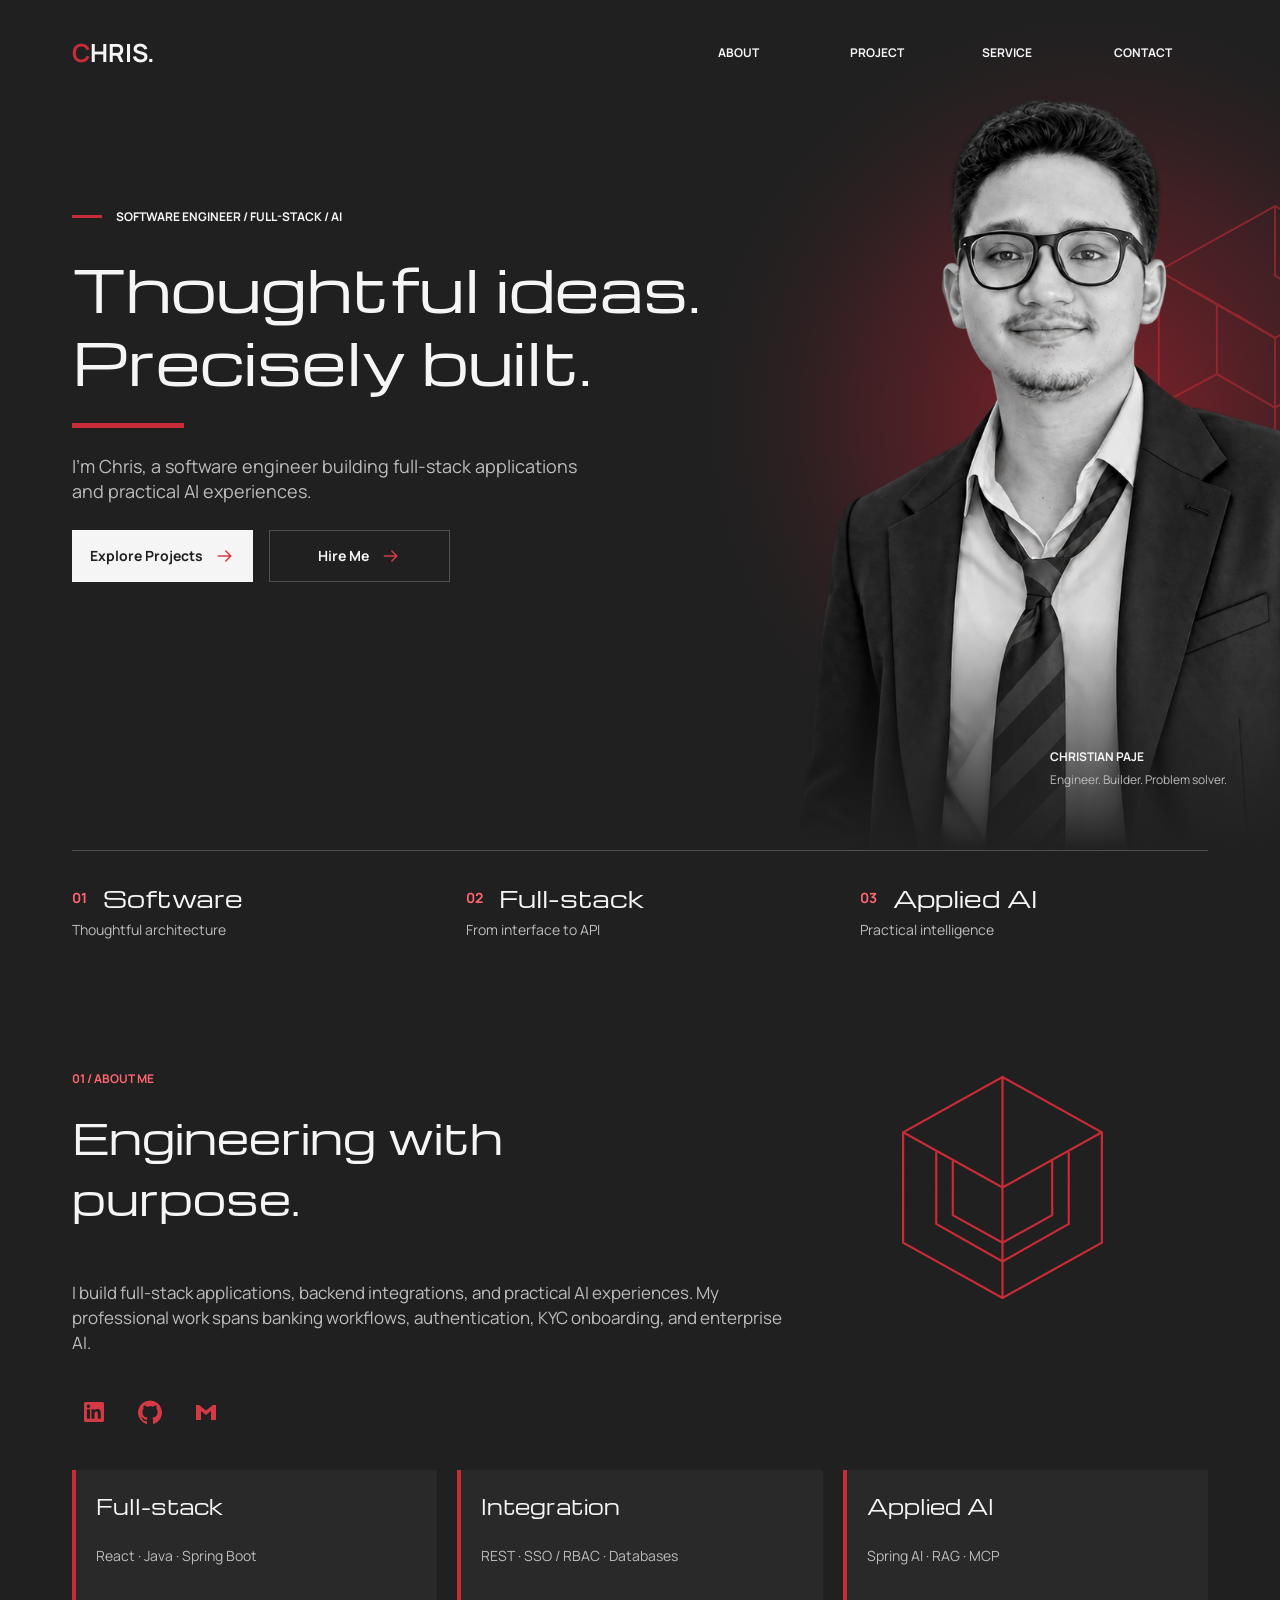
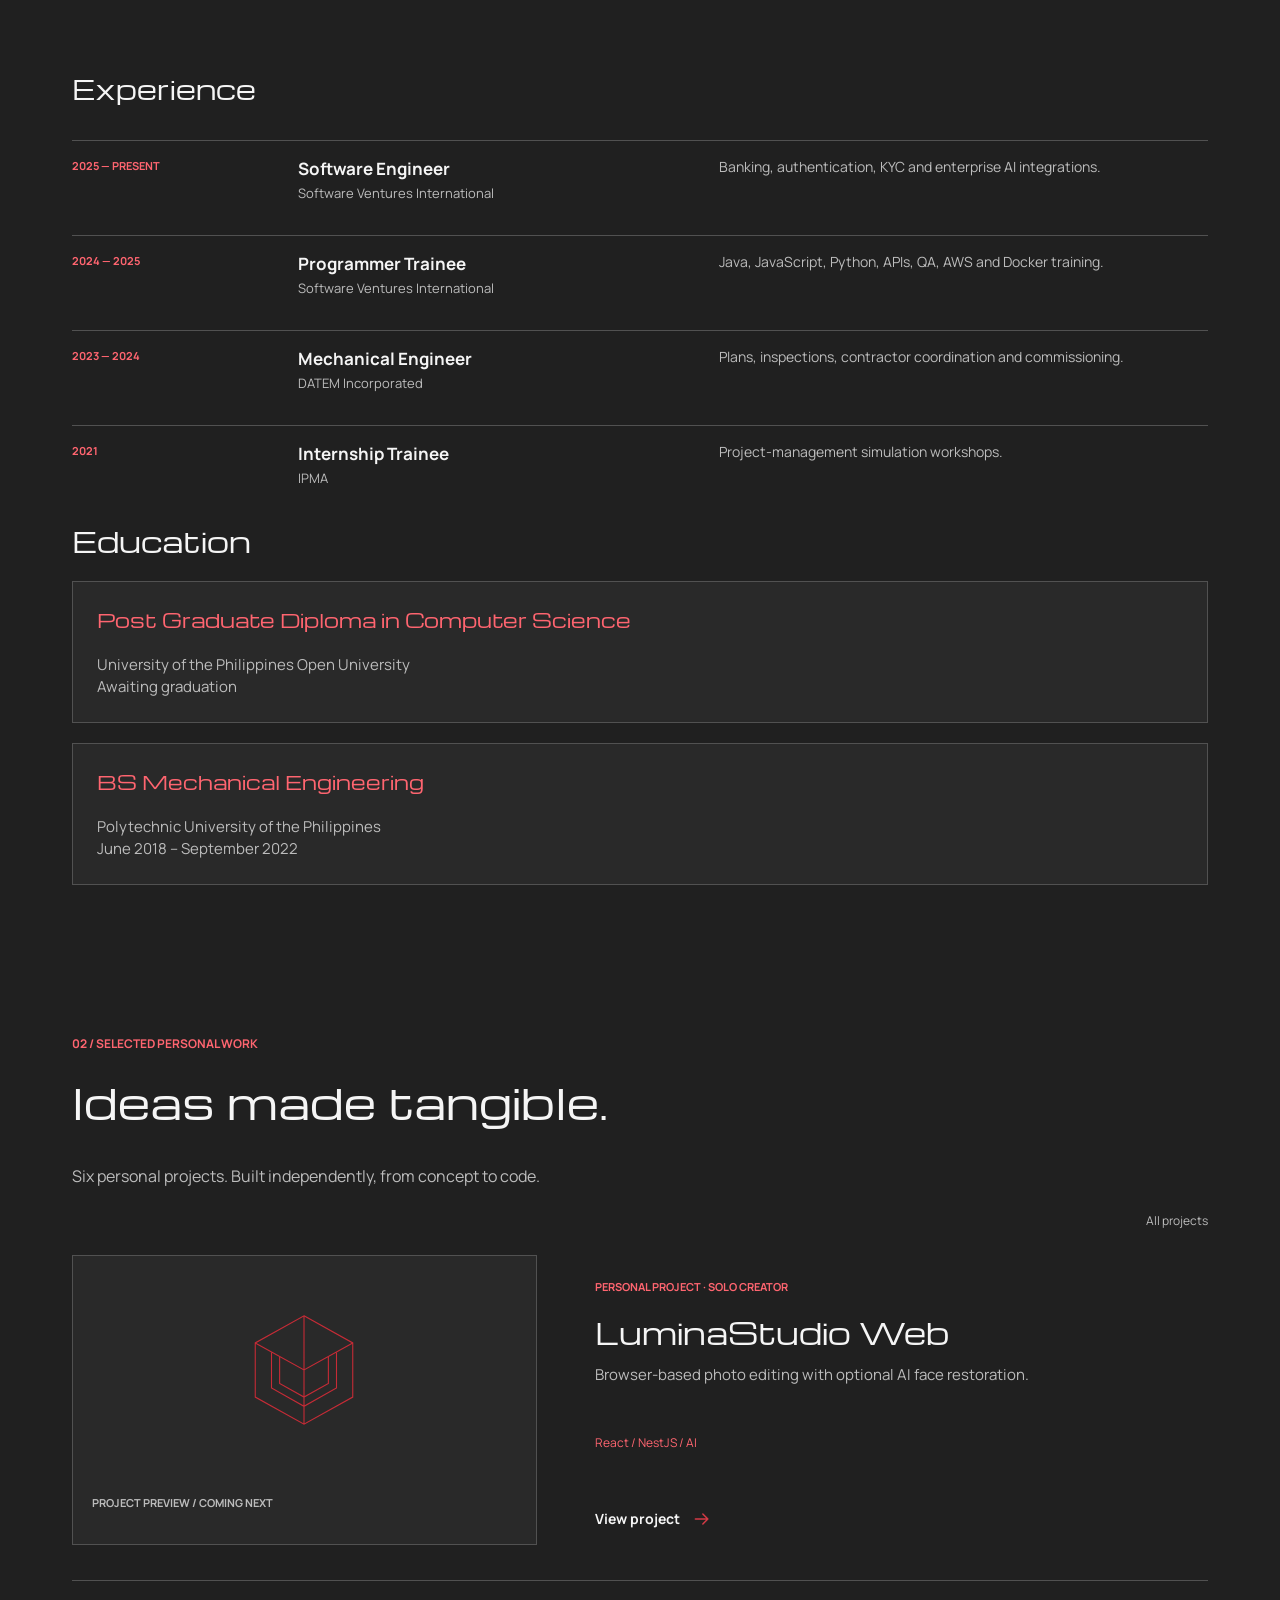
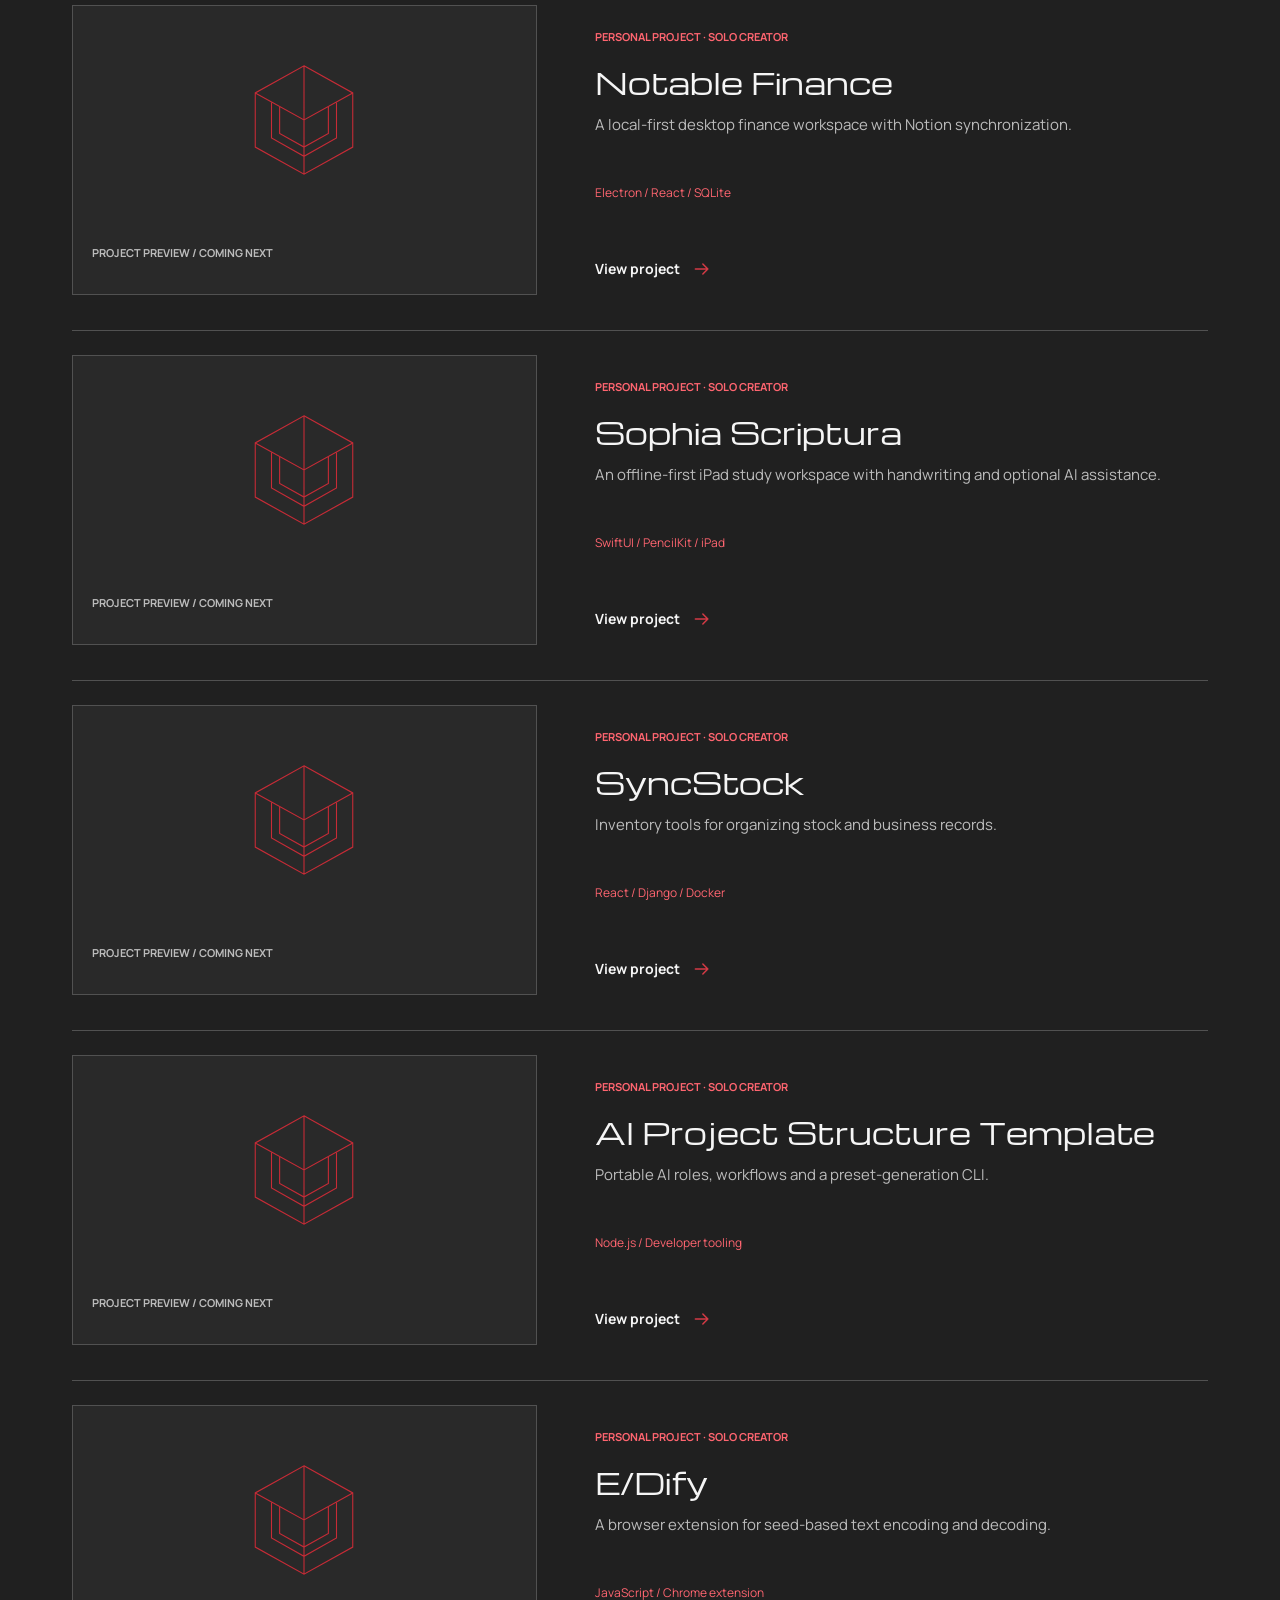
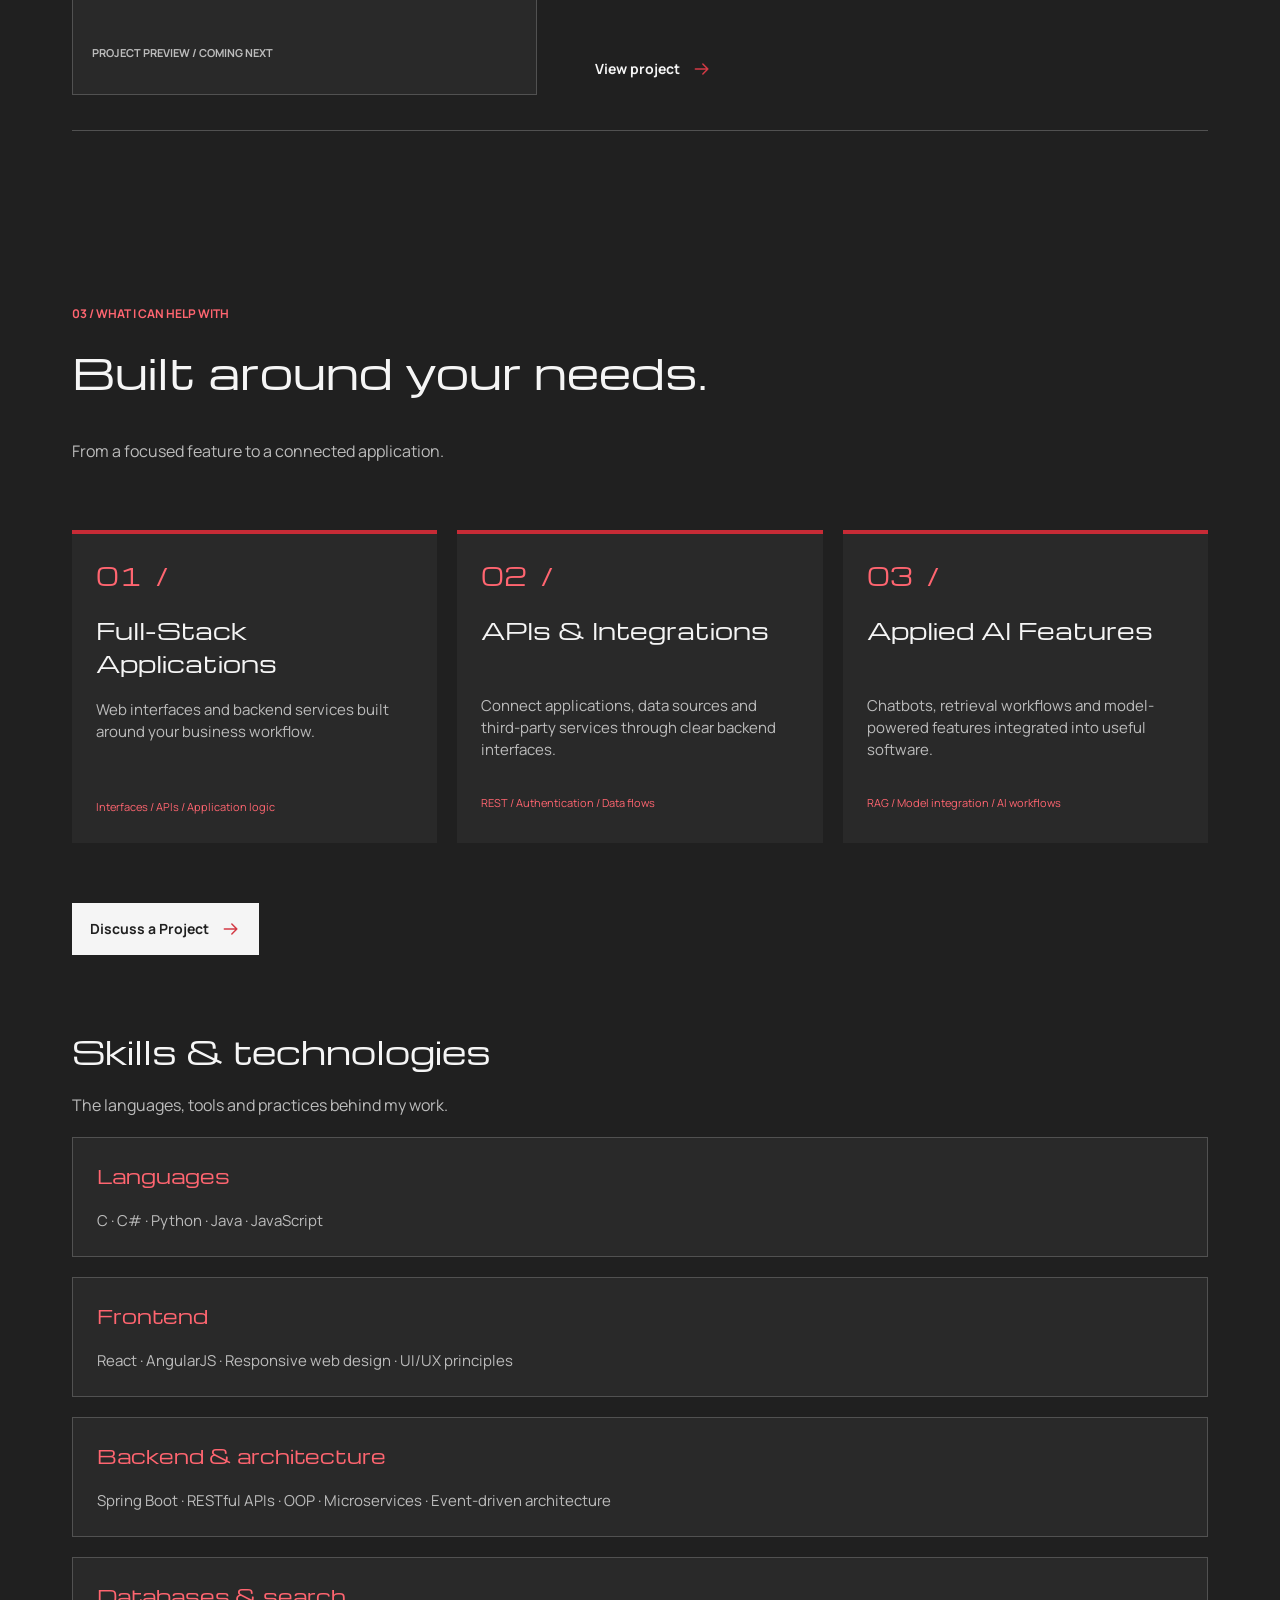
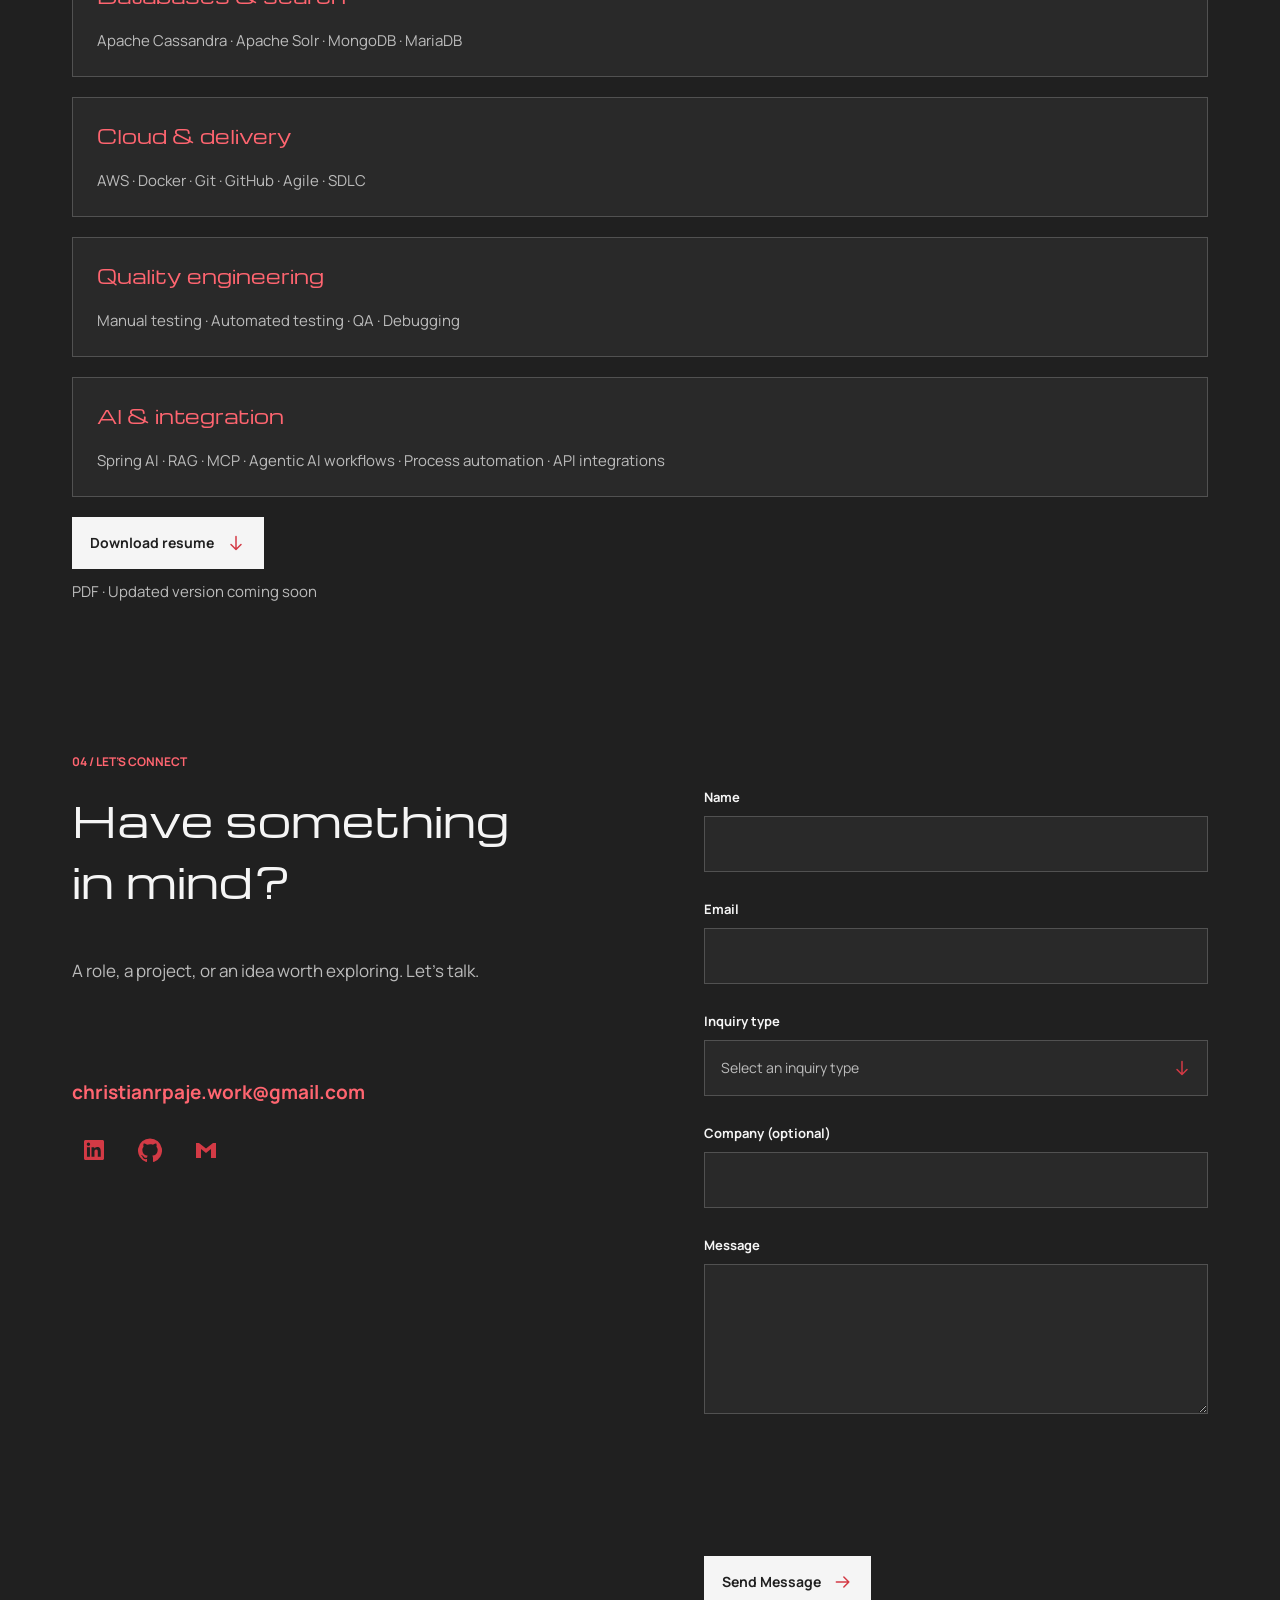
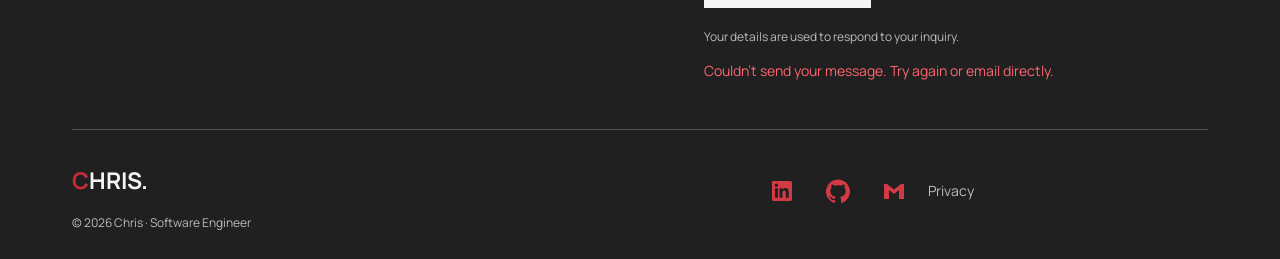
==== index.html @ 41bd4dff "Publish portfolio from b4d974c7a8cb6f0a3bd3315a42e9f551232a8fa5" ====
<!DOCTYPE html><html lang="en"><head><meta charSet="utf-8"/><link rel="preconnect" href="/" crossorigin=""/><meta name="viewport" content="width=device-width, initial-scale=1"/><link rel="preload" href="/media/chris-monochrome.webp" as="image" fetchPriority="high"/><link rel="stylesheet" href="/_next/static/chunks/3sl-knkzcgqbr.css" data-precedence="next"/><link rel="preload" as="script" fetchPriority="low" href="/_next/static/chunks/19wg2q9r2_sev.js"/><script src="/_next/static/chunks/1c0mhc5ebbn3y.js" async=""></script><script src="/_next/static/chunks/2khxl0v1q4i6n.js" async=""></script><script src="/_next/static/chunks/turbopack-3-ry682tkyiqk.js" async=""></script><script src="/_next/static/chunks/0umf92h1sb77c.js" async=""></script><script src="/_next/static/chunks/04us-7k6gb4d5.js" async=""></script><title>Chris — Software Engineer</title><meta name="description" content="Software engineering, full-stack applications and practical AI experiences by Chris."/><meta name="robots" content="index, follow"/><link rel="canonical" href="https://work-w-christianrpaje.me/"/><meta property="og:title" content="Chris — Software Engineer"/><meta property="og:description" content="Software engineering, full-stack applications and practical AI experiences by Chris."/><meta property="og:url" content="https://work-w-christianrpaje.me/"/><meta property="og:site_name" content="Chris — Software Engineer"/><meta property="og:type" content="website"/><meta name="twitter:card" content="summary"/><meta name="twitter:title" content="Chris — Software Engineer"/><meta name="twitter:description" content="Software engineering, full-stack applications and practical AI experiences by Chris."/><script src="/_next/static/chunks/0cz1d0mv5g_q7.js" noModule=""></script></head><body style="--background:#202020;--surface:#292929;--foreground:#F5F5F5;--muted:#BCBCBC;--decorative:#C72B36;--accent:#FF6570;--functional:#D33A45;--border:#515151;--primary-hover:#FFE4E6;--glow-inner:#A6222E;--glow-mid:#82202B;--desktop-gutter:72px;--mobile-gutter:24px;--card-gap:20px;--card-padding:24px;--control-height:52px;--hero-glow:radial-gradient(ellipse closest-side at center,rgba(166,34,46,0.7600) 0%,rgba(164,34,46,0.7400) 2.5%,rgba(163,34,46,0.7200) 5%,rgba(161,34,46,0.7000) 7.5%,rgba(159,34,45,0.6800) 10%,rgba(158,34,45,0.6600) 12.5%,rgba(156,33,45,0.6400) 15%,rgba(155,33,45,0.6200) 17.5%,rgba(153,33,45,0.6000) 20%,rgba(151,33,45,0.5800) 22.5%,rgba(150,33,45,0.5600) 25%,rgba(148,33,45,0.5400) 27.500000000000004%,rgba(146,33,44,0.5200) 30%,rgba(145,33,44,0.5000) 32.5%,rgba(143,33,44,0.4800) 35%,rgba(141,33,44,0.4600) 37.5%,rgba(140,33,44,0.4400) 40%,rgba(138,32,44,0.4200) 42.5%,rgba(137,32,44,0.4000) 45%,rgba(135,32,43,0.3800) 47.5%,rgba(133,32,43,0.3600) 50%,rgba(132,32,43,0.3400) 52.5%,rgba(130,32,43,0.3200) 55.00000000000001%,rgba(125,32,42,0.3022) 57.49999999999999%,rgba(119,32,42,0.2844) 60%,rgba(114,32,41,0.2667) 62.5%,rgba(108,32,41,0.2489) 65%,rgba(103,32,40,0.2311) 67.5%,rgba(97,32,39,0.2133) 70%,rgba(92,32,39,0.1956) 72.5%,rgba(86,32,38,0.1778) 75%,rgba(81,32,38,0.1600) 77.5%,rgba(76,32,37,0.1422) 80%,rgba(70,32,36,0.1244) 82.5%,rgba(65,32,36,0.1067) 85%,rgba(59,32,35,0.0889) 87.5%,rgba(54,32,34,0.0711) 90%,rgba(48,32,34,0.0533) 92.5%,rgba(43,32,33,0.0356) 95%,rgba(37,32,33,0.0178) 97.5%,rgba(32,32,32,0.0000) 100%)"><div hidden=""><!--$--><!--/$--></div><div class="site-frame"><a class="skip-link" href="#content">Skip to content</a><header class="site-header" data-scrolled="false" data-menu-open="false"><div class="header-inner"><a class="wordmark" href="/" aria-label="Chris — Home"><span>C</span>HRIS.</a><nav class="desktop-navigation" aria-label="Primary"><a href="/#about">ABOUT</a><a href="/#project">PROJECT</a><a href="/#service">SERVICE</a><a href="/#contact">CONTACT</a></nav><button class="menu-toggle" aria-expanded="false" aria-controls="mobile-navigation">MENU +</button></div><nav id="mobile-navigation" class="mobile-navigation" aria-label="Mobile" hidden=""><div class="mobile-menu-items"><div class="mobile-menu-item"><a href="/#about"><span>01</span>ABOUT</a></div><div class="mobile-menu-item"><a href="/#project"><span>02</span>PROJECT</a></div><div class="mobile-menu-item"><a href="/#service"><span>03</span>SERVICE</a></div><div class="mobile-menu-item"><a href="/#contact"><span>04</span>CONTACT</a></div><p>Let’s build something meaningful.</p></div></nav><noscript><nav class="no-script-navigation" aria-label="Primary"><a href="/#about">ABOUT</a><a href="/#project">PROJECT</a><a href="/#service">SERVICE</a><a href="/#contact">CONTACT</a></nav></noscript></header><main id="content" tabindex="-1"><section class="hero" aria-label="Chris"><div class="hero-stage"><div class="desktop-art" aria-hidden="true"><div class="hero-glow"></div><svg class="hero-wireframe" xmlns="http://www.w3.org/2000/svg" width="310" height="335.833" viewBox="0 0 240 260" aria-hidden="true"><g fill="none" stroke="currentColor" stroke-width="1.5"><path d="M120 28 210 78 210 182 120 232 30 182 30 78Z M30 78 120 130 210 78 M120 130V232 M120 28V82L166 108 M75 104V158L120 184 165 158V104 M30 182 75 158 M210 182 165 158"></path><path d="m45 87 75 43m-60-35 60 35m-45-26 45 26m-30-18 30 18"></path></g></svg></div><div class="hero-copy"><p class="hero-positioning"><span class="desktop-positioning">SOFTWARE ENGINEER / FULL-STACK / AI</span><span class="mobile-positioning">SOFTWARE / FULL-STACK / AI</span></p><h1><span class="desktop-headline"><span>Thoughtful ideas.</span><span>Precisely built.</span></span><span class="mobile-headline"><span>Thoughtful</span><span>ideas.</span><span>Precisely built.</span></span></h1><div class="hero-rule"></div><p class="hero-introduction">I’m Chris, a software engineer building full-stack applications and practical AI experiences.</p><div class="hero-actions"><a class="action" href="/#project">Explore Projects<svg width="20" height="20" viewBox="0 0 20 20" fill="none" aria-hidden="true" class="arrow-icon"><path d="M3.333 10h12.5m-5-5 5 5-5 5" stroke="currentColor" stroke-width="1.5" stroke-linecap="round" stroke-linejoin="round"></path></svg></a><a class="action action-secondary" href="/#contact">Hire Me<svg width="20" height="20" viewBox="0 0 20 20" fill="none" aria-hidden="true" class="arrow-icon"><path d="M3.333 10h12.5m-5-5 5 5-5 5" stroke="currentColor" stroke-width="1.5" stroke-linecap="round" stroke-linejoin="round"></path></svg></a></div></div><div class="hero-portrait"><div class="mobile-glow"></div><img src="/media/chris-monochrome.webp" alt="Chris in a suit and glasses" width="965" height="1630" fetchPriority="high"/><div class="portrait-fade"></div></div><div class="portrait-caption"><p>CHRISTIAN PAJE</p><p>Engineer. Builder. Problem solver.</p></div></div><div class="discipline-band"><div class="discipline"><div><span>01</span><h2>Software</h2></div><p>Thoughtful architecture</p></div><div class="discipline"><div><span>02</span><h2>Full-stack</h2></div><p>From interface to API</p></div><div class="discipline"><div><span>03</span><h2>Applied AI</h2></div><p>Practical intelligence</p></div></div></section><section class="portfolio-section about-section" id="about" aria-label="01 / ABOUT ME"><div class="section-heading"><p class="section-kicker">01 / ABOUT ME</p><h2>Engineering with
purpose.</h2></div><svg class="about-motif" xmlns="http://www.w3.org/2000/svg" width="240" height="240" viewBox="0 0 240 240" aria-hidden="true"><g fill="none" stroke="currentColor" stroke-width="2"><path d="m120 20 90 50v100l-90 50-90-50V70Zm0 0v100m-90-50 90 50 90-50m-90 50v100M60 88v65l60 34 60-34V88M75 96v49l45 25 45-25V96"></path></g></svg><p class="about-introduction">I build full-stack applications, backend integrations, and practical AI experiences. My professional work spans banking workflows, authentication, KYC onboarding, and enterprise AI.</p><div class="about-socials"><div class="social-links"><a href="https://www.linkedin.com/in/work-w-christian-paje/" aria-label="LinkedIn"><svg width="24" height="24" viewBox="0 0 24 24" aria-hidden="true" fill="currentColor"><path d="M20.45 2H3.55C2.69 2 2 2.68 2 3.52v16.96c0 .84.69 1.52 1.55 1.52h16.9c.86 0 1.55-.68 1.55-1.52V3.52c0-.84-.69-1.52-1.55-1.52ZM7.93 18.75H4.98V9.2h2.95v9.55ZM6.45 7.9a1.71 1.71 0 1 1 0-3.42 1.71 1.71 0 0 1 0 3.42Zm12.3 10.85H15.8V14.1c0-1.11-.02-2.54-1.55-2.54-1.55 0-1.79 1.21-1.79 2.46v4.73H9.51V9.2h2.83v1.3h.04c.39-.74 1.36-1.53 2.8-1.53 3 0 3.57 1.97 3.57 4.53v5.25Z"></path></svg></a><a href="https://github.com/work-w-chrstnrpj" aria-label="GitHub"><svg width="24" height="24" viewBox="0 0 24 24" aria-hidden="true" fill="currentColor"><path d="M12 .5a12 12 0 0 0-3.793 23.385c.6.111.82-.261.82-.577v-2.234c-3.338.726-4.043-1.416-4.043-1.416-.546-1.387-1.333-1.756-1.333-1.756-1.09-.745.083-.729.083-.729 1.205.085 1.839 1.237 1.839 1.237 1.07 1.834 2.807 1.304 3.492.997.108-.775.419-1.305.762-1.605-2.665-.303-5.467-1.333-5.467-5.931 0-1.31.469-2.381 1.236-3.221-.124-.303-.536-1.524.117-3.176 0 0 1.008-.323 3.301 1.23A11.5 11.5 0 0 1 12 6.3c1.02.005 2.047.138 3.006.404 2.291-1.553 3.297-1.23 3.297-1.23.655 1.652.243 2.873.119 3.176.77.84 1.235 1.911 1.235 3.221 0 4.61-2.807 5.625-5.479 5.922.43.372.823 1.102.823 2.222v3.293c0 .319.216.694.825.576A12 12 0 0 0 12 .5Z"></path></svg></a><a href="mailto:christianrpaje.work@gmail.com" aria-label="Email Chris"><svg width="24" height="24" viewBox="0 0 24 24" aria-hidden="true" fill="currentColor"><path d="M2 5h3l7 5.5L19 5h3v15h-5V11l-5 4-5-4v9H2Z"></path></svg></a></div></div><div class="expertise-grid"><article class="expertise-card"><h3>Full-stack</h3><p>React · Java · Spring Boot</p></article><article class="expertise-card"><h3>Integration</h3><p>REST · SSO / RBAC · Databases</p></article><article class="expertise-card"><h3>Applied AI</h3><p>Spring AI · RAG · MCP</p></article></div><div class="experience-block"><h3>Experience</h3><div class="experience-list"><article class="experience-row"><p class="experience-date">2025 — PRESENT</p><div class="experience-position"><h4>Software Engineer</h4><p>Software Ventures International</p></div><div class="experience-summary"><p>Banking, authentication, KYC and enterprise AI integrations.</p></div></article><article class="experience-row"><p class="experience-date">2024 — 2025</p><div class="experience-position"><h4>Programmer Trainee</h4><p>Software Ventures International</p></div><div class="experience-summary"><p>Java, JavaScript, Python, APIs, QA, AWS and Docker training.</p></div></article><article class="experience-row"><p class="experience-date">2023 — 2024</p><div class="experience-position"><h4>Mechanical Engineer</h4><p>DATEM Incorporated</p></div><div class="experience-summary"><p>Plans, inspections, contractor coordination and commissioning.</p></div></article><article class="experience-row"><p class="experience-date">2021</p><div class="experience-position"><h4>Internship Trainee</h4><p>IPMA</p></div><div class="experience-summary"><p>Project-management simulation workshops.</p></div></article></div></div><div class="education-block"><h3>Education</h3><div class="education-list"><article class="education-card" data-status="awaiting-graduation"><h4>Post Graduate Diploma in Computer Science</h4><p>University of the Philippines Open University<br/>Awaiting graduation</p></article><article class="education-card" data-status="completed"><h4>BS Mechanical Engineering</h4><p>Polytechnic University of the Philippines<br/>June 2018 – September 2022</p></article></div></div></section><section class="portfolio-section projects-section" id="project" aria-label="02 / SELECTED PERSONAL WORK"><div class="section-heading"><p class="section-kicker">02 / SELECTED PERSONAL WORK</p><h2>Ideas made tangible.</h2></div><p class="project-lead">Six personal projects. Built independently, from concept to code.</p><div class="project-list"><article class="project-row" data-slug="lumina-studio" data-featured="true"><div class="project-media"><svg class="" xmlns="http://www.w3.org/2000/svg" width="240" height="240" viewBox="0 0 240 240" aria-hidden="true"><g fill="none" stroke="currentColor" stroke-width="2"><path d="m120 20 90 50v100l-90 50-90-50V70Zm0 0v100m-90-50 90 50 90-50m-90 50v100M60 88v65l60 34 60-34V88M75 96v49l45 25 45-25V96"></path></g></svg><p>PROJECT PREVIEW / COMING NEXT</p></div><div class="project-copy"><p class="project-attribution">PERSONAL PROJECT · SOLO CREATOR</p><h3>LuminaStudio Web</h3><p class="project-summary">Browser-based photo editing with optional AI face restoration.</p><p class="project-stack">React / NestJS / AI</p><a class="project-action" href="/projects/lumina-studio/">View project<svg width="20" height="20" viewBox="0 0 20 20" fill="none" aria-hidden="true" class="arrow-icon"><path d="M3.333 10h12.5m-5-5 5 5-5 5" stroke="currentColor" stroke-width="1.5" stroke-linecap="round" stroke-linejoin="round"></path></svg></a></div></article><article class="project-row" data-slug="notable-finance" data-featured="true"><div class="project-media"><svg class="" xmlns="http://www.w3.org/2000/svg" width="240" height="240" viewBox="0 0 240 240" aria-hidden="true"><g fill="none" stroke="currentColor" stroke-width="2"><path d="m120 20 90 50v100l-90 50-90-50V70Zm0 0v100m-90-50 90 50 90-50m-90 50v100M60 88v65l60 34 60-34V88M75 96v49l45 25 45-25V96"></path></g></svg><p>PROJECT PREVIEW / COMING NEXT</p></div><div class="project-copy"><p class="project-attribution">PERSONAL PROJECT · SOLO CREATOR</p><h3>Notable Finance</h3><p class="project-summary">A local-first desktop finance workspace with Notion synchronization.</p><p class="project-stack">Electron / React / SQLite</p><a class="project-action" href="/projects/notable-finance/">View project<svg width="20" height="20" viewBox="0 0 20 20" fill="none" aria-hidden="true" class="arrow-icon"><path d="M3.333 10h12.5m-5-5 5 5-5 5" stroke="currentColor" stroke-width="1.5" stroke-linecap="round" stroke-linejoin="round"></path></svg></a></div></article><article class="project-row" data-slug="sophia-scriptura" data-featured="true"><div class="project-media"><svg class="" xmlns="http://www.w3.org/2000/svg" width="240" height="240" viewBox="0 0 240 240" aria-hidden="true"><g fill="none" stroke="currentColor" stroke-width="2"><path d="m120 20 90 50v100l-90 50-90-50V70Zm0 0v100m-90-50 90 50 90-50m-90 50v100M60 88v65l60 34 60-34V88M75 96v49l45 25 45-25V96"></path></g></svg><p>PROJECT PREVIEW / COMING NEXT</p></div><div class="project-copy"><p class="project-attribution">PERSONAL PROJECT · SOLO CREATOR</p><h3>Sophia Scriptura</h3><p class="project-summary">An offline-first iPad study workspace with handwriting and optional AI assistance.</p><p class="project-stack">SwiftUI / PencilKit / iPad</p><a class="project-action" href="/projects/sophia-scriptura/">View project<svg width="20" height="20" viewBox="0 0 20 20" fill="none" aria-hidden="true" class="arrow-icon"><path d="M3.333 10h12.5m-5-5 5 5-5 5" stroke="currentColor" stroke-width="1.5" stroke-linecap="round" stroke-linejoin="round"></path></svg></a></div></article><article class="project-row" data-slug="syncstock" data-featured="false"><div class="project-media"><svg class="" xmlns="http://www.w3.org/2000/svg" width="240" height="240" viewBox="0 0 240 240" aria-hidden="true"><g fill="none" stroke="currentColor" stroke-width="2"><path d="m120 20 90 50v100l-90 50-90-50V70Zm0 0v100m-90-50 90 50 90-50m-90 50v100M60 88v65l60 34 60-34V88M75 96v49l45 25 45-25V96"></path></g></svg><p>PROJECT PREVIEW / COMING NEXT</p></div><div class="project-copy"><p class="project-attribution">PERSONAL PROJECT · SOLO CREATOR</p><h3>SyncStock</h3><p class="project-summary">Inventory tools for organizing stock and business records.</p><p class="project-stack">React / Django / Docker</p><a class="project-action" href="/projects/syncstock/">View project<svg width="20" height="20" viewBox="0 0 20 20" fill="none" aria-hidden="true" class="arrow-icon"><path d="M3.333 10h12.5m-5-5 5 5-5 5" stroke="currentColor" stroke-width="1.5" stroke-linecap="round" stroke-linejoin="round"></path></svg></a></div></article><article class="project-row" data-slug="ai-project-template" data-featured="false"><div class="project-media"><svg class="" xmlns="http://www.w3.org/2000/svg" width="240" height="240" viewBox="0 0 240 240" aria-hidden="true"><g fill="none" stroke="currentColor" stroke-width="2"><path d="m120 20 90 50v100l-90 50-90-50V70Zm0 0v100m-90-50 90 50 90-50m-90 50v100M60 88v65l60 34 60-34V88M75 96v49l45 25 45-25V96"></path></g></svg><p>PROJECT PREVIEW / COMING NEXT</p></div><div class="project-copy"><p class="project-attribution">PERSONAL PROJECT · SOLO CREATOR</p><h3>AI Project Structure Template</h3><p class="project-summary">Portable AI roles, workflows and a preset-generation CLI.</p><p class="project-stack">Node.js / Developer tooling</p><a class="project-action" href="/projects/ai-project-template/">View project<svg width="20" height="20" viewBox="0 0 20 20" fill="none" aria-hidden="true" class="arrow-icon"><path d="M3.333 10h12.5m-5-5 5 5-5 5" stroke="currentColor" stroke-width="1.5" stroke-linecap="round" stroke-linejoin="round"></path></svg></a></div></article><article class="project-row" data-slug="edify" data-featured="false"><div class="project-media"><svg class="" xmlns="http://www.w3.org/2000/svg" width="240" height="240" viewBox="0 0 240 240" aria-hidden="true"><g fill="none" stroke="currentColor" stroke-width="2"><path d="m120 20 90 50v100l-90 50-90-50V70Zm0 0v100m-90-50 90 50 90-50m-90 50v100M60 88v65l60 34 60-34V88M75 96v49l45 25 45-25V96"></path></g></svg><p>PROJECT PREVIEW / COMING NEXT</p></div><div class="project-copy"><p class="project-attribution">PERSONAL PROJECT · SOLO CREATOR</p><h3>E/Dify</h3><p class="project-summary">A browser extension for seed-based text encoding and decoding.</p><p class="project-stack">JavaScript / Chrome extension</p><a class="project-action" href="/projects/edify/">View project<svg width="20" height="20" viewBox="0 0 20 20" fill="none" aria-hidden="true" class="arrow-icon"><path d="M3.333 10h12.5m-5-5 5 5-5 5" stroke="currentColor" stroke-width="1.5" stroke-linecap="round" stroke-linejoin="round"></path></svg></a></div></article></div></section><section class="portfolio-section services-section" id="service" aria-label="03 / WHAT I CAN HELP WITH"><div class="section-heading"><p class="section-kicker">03 / WHAT I CAN HELP WITH</p><h2>Built around your needs.</h2></div><p class="service-lead">From a focused feature to a connected application.</p><div class="services-grid"><article class="service-card" data-icon="fullstack"><p class="service-index">01<!-- -->  /</p><h3>Full-Stack Applications</h3><p class="service-description">Web interfaces and backend services built around your business workflow.</p><p class="service-scope">Interfaces / APIs / Application logic</p></article><article class="service-card" data-icon="integration"><p class="service-index">02<!-- -->  /</p><h3>APIs &amp; Integrations</h3><p class="service-description">Connect applications, data sources and third-party services through clear backend interfaces.</p><p class="service-scope">REST / Authentication / Data flows</p></article><article class="service-card" data-icon="ai"><p class="service-index">03<!-- -->  /</p><h3>Applied AI Features</h3><p class="service-description">Chatbots, retrieval workflows and model-powered features integrated into useful software.</p><p class="service-scope">RAG / Model integration / AI workflows</p></article></div><div class="service-cta"><a class="action" href="/#contact">Discuss a Project<svg width="20" height="20" viewBox="0 0 20 20" fill="none" aria-hidden="true" class="arrow-icon"><path d="M3.333 10h12.5m-5-5 5 5-5 5" stroke="currentColor" stroke-width="1.5" stroke-linecap="round" stroke-linejoin="round"></path></svg></a></div><div class="skills-block"><h3>Skills &amp; technologies</h3><p class="skills-lead">The languages, tools and practices behind my work.</p><div class="skills-list"><article class="skill-card"><h4>Languages</h4><p>C · C# · Python · Java · JavaScript</p></article><article class="skill-card"><h4>Frontend</h4><p>React · AngularJS · Responsive web design · UI/UX principles</p></article><article class="skill-card"><h4>Backend &amp; architecture</h4><p>Spring Boot · RESTful APIs · OOP · Microservices · Event-driven architecture</p></article><article class="skill-card"><h4>Databases &amp; search</h4><p>Apache Cassandra · Apache Solr · MongoDB · MariaDB</p></article><article class="skill-card"><h4>Cloud &amp; delivery</h4><p>AWS · Docker · Git · GitHub · Agile · SDLC</p></article><article class="skill-card"><h4>Quality engineering</h4><p>Manual testing · Automated testing · QA · Debugging</p></article><article class="skill-card"><h4>AI &amp; integration</h4><p>Spring AI · RAG · MCP · Agentic AI workflows · Process automation · API integrations</p></article></div><div class="resume-action"><button class="action" type="button" disabled="" aria-describedby="resume-note">Download resume<svg width="20" height="20" viewBox="0 0 20 20" fill="none" aria-hidden="true" class="arrow-icon"><path d="M10 3.5v13m-5-5 5 5 5-5" stroke="currentColor" stroke-width="1.5" stroke-linecap="round" stroke-linejoin="round"></path></svg></button><p id="resume-note">PDF · Updated version coming soon</p></div></div></section><section class="portfolio-section contact-section" id="contact" aria-label="04 / LET’S CONNECT"><div class="contact-overview"><div class="section-heading"><p class="section-kicker">04 / LET’S CONNECT</p><h2>Have something
in mind?</h2></div><p class="contact-invitation">A role, a project, or an idea worth exploring. Let’s talk.</p><a class="contact-email" href="mailto:christianrpaje.work@gmail.com">christianrpaje.work@gmail.com</a><div class="contact-socials"><div class="social-links"><a href="https://www.linkedin.com/in/work-w-christian-paje/" aria-label="LinkedIn"><svg width="24" height="24" viewBox="0 0 24 24" aria-hidden="true" fill="currentColor"><path d="M20.45 2H3.55C2.69 2 2 2.68 2 3.52v16.96c0 .84.69 1.52 1.55 1.52h16.9c.86 0 1.55-.68 1.55-1.52V3.52c0-.84-.69-1.52-1.55-1.52ZM7.93 18.75H4.98V9.2h2.95v9.55ZM6.45 7.9a1.71 1.71 0 1 1 0-3.42 1.71 1.71 0 0 1 0 3.42Zm12.3 10.85H15.8V14.1c0-1.11-.02-2.54-1.55-2.54-1.55 0-1.79 1.21-1.79 2.46v4.73H9.51V9.2h2.83v1.3h.04c.39-.74 1.36-1.53 2.8-1.53 3 0 3.57 1.97 3.57 4.53v5.25Z"></path></svg></a><a href="https://github.com/work-w-chrstnrpj" aria-label="GitHub"><svg width="24" height="24" viewBox="0 0 24 24" aria-hidden="true" fill="currentColor"><path d="M12 .5a12 12 0 0 0-3.793 23.385c.6.111.82-.261.82-.577v-2.234c-3.338.726-4.043-1.416-4.043-1.416-.546-1.387-1.333-1.756-1.333-1.756-1.09-.745.083-.729.083-.729 1.205.085 1.839 1.237 1.839 1.237 1.07 1.834 2.807 1.304 3.492.997.108-.775.419-1.305.762-1.605-2.665-.303-5.467-1.333-5.467-5.931 0-1.31.469-2.381 1.236-3.221-.124-.303-.536-1.524.117-3.176 0 0 1.008-.323 3.301 1.23A11.5 11.5 0 0 1 12 6.3c1.02.005 2.047.138 3.006.404 2.291-1.553 3.297-1.23 3.297-1.23.655 1.652.243 2.873.119 3.176.77.84 1.235 1.911 1.235 3.221 0 4.61-2.807 5.625-5.479 5.922.43.372.823 1.102.823 2.222v3.293c0 .319.216.694.825.576A12 12 0 0 0 12 .5Z"></path></svg></a><a href="mailto:christianrpaje.work@gmail.com" aria-label="Email Chris"><svg width="24" height="24" viewBox="0 0 24 24" aria-hidden="true" fill="currentColor"><path d="M2 5h3l7 5.5L19 5h3v15h-5V11l-5 4-5-4v9H2Z"></path></svg></a></div></div></div><form class="contact-form" noValidate="" aria-busy="false"><div class="contact-field"><label for="contact-name">Name</label><input id="contact-name" autoComplete="name" maxLength="100" required="" aria-invalid="false" name="name"/></div><div class="contact-field"><label for="contact-email">Email</label><input id="contact-email" type="email" autoComplete="email" maxLength="254" required="" aria-invalid="false" name="email"/></div><div class="contact-field"><label for="contact-inquiry">Inquiry type</label><div class="select-wrap"><select id="contact-inquiry" name="inquiry" required="" aria-invalid="false"><option value="" disabled="" selected="">Select an inquiry type</option><option value="employment">Employment</option><option value="project">Project</option><option value="other">Other</option></select><svg width="20" height="20" viewBox="0 0 20 20" fill="none" aria-hidden="true" class="arrow-icon"><path d="M10 3.5v13m-5-5 5 5 5-5" stroke="currentColor" stroke-width="1.5" stroke-linecap="round" stroke-linejoin="round"></path></svg></div></div><div class="contact-field"><label for="contact-company">Company (optional)</label><input id="contact-company" autoComplete="organization" maxLength="100" aria-invalid="false" name="company"/></div><div class="contact-field contact-message"><label for="contact-message">Message</label><textarea id="contact-message" name="message" minLength="20" maxLength="5000" required="" aria-invalid="false"></textarea></div><input class="honeypot" type="text" tabindex="-1" autoComplete="off" aria-hidden="true" name="botcheck"/><div class="captcha-slot"><!--$!--><template data-dgst=""></template><!--/$--></div><button class="action contact-submit" type="submit" disabled="">Send Message<svg width="20" height="20" viewBox="0 0 20 20" fill="none" aria-hidden="true" class="arrow-icon"><path d="M3.333 10h12.5m-5-5 5 5-5 5" stroke="currentColor" stroke-width="1.5" stroke-linecap="round" stroke-linejoin="round"></path></svg></button><noscript><p class="form-no-script">The contact form is not available yet. Please use email or a profile link.</p></noscript><p class="form-privacy">Your details are used to respond to your inquiry.</p><p class="form-status" role="status" aria-live="polite"></p></form></section></main><footer class="site-footer"><div class="footer-rule"></div><a class="wordmark" href="/" aria-label="Chris — Home"><span>C</span>HRIS.</a><p class="footer-copyright">© <!-- -->2026<!-- --> <!-- -->Chris<!-- --> · <!-- -->Software Engineer</p><div class="footer-links"><div class="social-links"><a href="https://www.linkedin.com/in/work-w-christian-paje/" aria-label="LinkedIn"><svg width="24" height="24" viewBox="0 0 24 24" aria-hidden="true" fill="currentColor"><path d="M20.45 2H3.55C2.69 2 2 2.68 2 3.52v16.96c0 .84.69 1.52 1.55 1.52h16.9c.86 0 1.55-.68 1.55-1.52V3.52c0-.84-.69-1.52-1.55-1.52ZM7.93 18.75H4.98V9.2h2.95v9.55ZM6.45 7.9a1.71 1.71 0 1 1 0-3.42 1.71 1.71 0 0 1 0 3.42Zm12.3 10.85H15.8V14.1c0-1.11-.02-2.54-1.55-2.54-1.55 0-1.79 1.21-1.79 2.46v4.73H9.51V9.2h2.83v1.3h.04c.39-.74 1.36-1.53 2.8-1.53 3 0 3.57 1.97 3.57 4.53v5.25Z"></path></svg></a><a href="https://github.com/work-w-chrstnrpj" aria-label="GitHub"><svg width="24" height="24" viewBox="0 0 24 24" aria-hidden="true" fill="currentColor"><path d="M12 .5a12 12 0 0 0-3.793 23.385c.6.111.82-.261.82-.577v-2.234c-3.338.726-4.043-1.416-4.043-1.416-.546-1.387-1.333-1.756-1.333-1.756-1.09-.745.083-.729.083-.729 1.205.085 1.839 1.237 1.839 1.237 1.07 1.834 2.807 1.304 3.492.997.108-.775.419-1.305.762-1.605-2.665-.303-5.467-1.333-5.467-5.931 0-1.31.469-2.381 1.236-3.221-.124-.303-.536-1.524.117-3.176 0 0 1.008-.323 3.301 1.23A11.5 11.5 0 0 1 12 6.3c1.02.005 2.047.138 3.006.404 2.291-1.553 3.297-1.23 3.297-1.23.655 1.652.243 2.873.119 3.176.77.84 1.235 1.911 1.235 3.221 0 4.61-2.807 5.625-5.479 5.922.43.372.823 1.102.823 2.222v3.293c0 .319.216.694.825.576A12 12 0 0 0 12 .5Z"></path></svg></a><a href="mailto:christianrpaje.work@gmail.com" aria-label="Email Chris"><svg width="24" height="24" viewBox="0 0 24 24" aria-hidden="true" fill="currentColor"><path d="M2 5h3l7 5.5L19 5h3v15h-5V11l-5 4-5-4v9H2Z"></path></svg></a></div><a href="/privacy/">Privacy</a></div></footer></div><!--$--><!--/$--><script id="_R_">(globalThis["TURBOPACK"] || (globalThis["TURBOPACK"] = [])).push({"otherChunks":["static/chunks/19wg2q9r2_sev.js","static/chunks/1c0mhc5ebbn3y.js","static/chunks/2khxl0v1q4i6n.js"],"runtimeModuleIds":[94553]});</script><script src="/_next/static/chunks/19wg2q9r2_sev.js" async=""></script><script>(self.__next_f=self.__next_f||[]).push([0])</script><script>self.__next_f.push([1,"1:\"$Sreact.fragment\"\n3:\"/_next/static/chunks/0umf92h1sb77c.js\"\n4:I[39756,[\"$3\"],\"default\"]\n5:I[37457,[\"$3\"],\"default\"]\n6:\"/_next/static/chunks/04us-7k6gb4d5.js\"\n7:I[25917,[\"$3\",\"$6\"],\"Header\"]\nd:I[68027,[\"$3\"],\"default\",1]\n:HL[\"/_next/static/chunks/3sl-knkzcgqbr.css\",\"style\"]\n:HC[\"/\",\"\"]\n2:T4c4,radial-gradient(ellipse closest-side at center,rgba(166,34,46,0.7600) 0%,rgba(164,34,46,0.7400) 2.5%,rgba(163,34,46,0.7200) 5%,rgba(161,34,46,0.7000) 7.5%,rgba(159,34,45,0.6800) 10%,rgba(158,34,45,0.6600) 12.5%,rgba(156,33,45,0.6400) 15%,rgba(155,33,45,0.6200) 17.5%,rgba(153,33,45,0.6000) 20%,rgba(151,33,45,0.5800) 22.5%,rgba(150,33,45,0.5600) 25%,rgba(148,33,45,0.5400) 27.500000000000004%,rgba(146,33,44,0.5200) 30%,rgba(145,33,44,0.5000) 32.5%,rgba(143,33,44,0.4800) 35%,rgba(141,33,44,0.4600) 37.5%,rgba(140,33,44,0.4400) 40%,rgba(138,32,44,0.4200) 42.5%,rgba(137,32,44,0.4000) 45%,rgba(135,32,43,0.3800) 47.5%,rgba(133,32,43,0.3600) 50%,rgba(132,32,43,0.3400) 52.5%,rgba(130,32,43,0.3200) 55.00000000000001%,rgba(125,32,42,0.3022) 57.49999999999999%,rgba(119,32,42,0.2844) 60%,rgba(114,32,41,0.2667) 62.5%,rgba(108,32,41,0.2489) 65%,rgba(103,32,40,0.2311) 67.5%,rgba(97,32,39,0.2133) 70%,rgba(92,32,39,0.1956) 72.5%,rgba(86,32,38,0.1778) 75%,rgba(81,32,38,0.1600) 77.5%,rgba(76,32,37,0.1422) 80%,rgba(70,32,36,0.1244) 82.5%,rgba(65,32,36,0.1067) 85%,rgba(59,32,35,0.0889) 87.5%,rgba(54,32,34,0.0711) 90%,rgba(48,32,34,0.0533) 92.5%,rgba(43,32,33,0.0356) 95%,rgba(37,32,33,0.0178) 97.5%,rgba(32,32,32,0.0000) 100%)a:[[\"children\",{\"s\":\"__PAGE__\",\"h\":512,\"d\":{\"r\":\"$Lb\",\"p\":false,\"v\":null}}]]\n0:{\"P\":null,\"c\":[\"\",\"\"],\"q\":\"\",\"i\":false,\"t\":{\"t\":{\"s\":\"\",\"h\":528,\"d\":{\"r\":[\"$\",\"$1\",\"c\",{\"children\":[[[\"$\",\"link\",\"0\",{\"rel\":\"stylesheet\",\"href\":\"/_next/static/chunks/3sl-knkzcgqbr.css\",\"precedence\":\"next\",\"crossOrigin\":\"$undefined\",\"nonce\":\"$undefined\"}],[\"$\",\"script\",\"script-0\",{\"src\":\"/_next/static/chunks/0umf92h1sb77c.js\",\"async\":true,\"nonce\":\"$undefined\"}]],[\"$\",\"html\",null,{\"lang\":\"en\",\"children\":[\"$\",\"body\",null,{\"style\":{\"--background\":\"#202020\",\"--surface\":\"#292929\",\"--foreground\":\"#F5F5F5\",\"--muted\":\"#BCBCBC\",\"--decorative\":\"#C72B36\",\"--accent\":\"#FF6570\",\"--functional\":\"#D33A45\",\"--border\":\"#515151\",\"--primary-hover\":\"#FFE4E6\",\"--glow-inner\":\"#A6222E\",\"--glow-mid\":\"#82202B\",\"--desktop-gutter\":\"72px\",\"--mobile-gutter\":\"24px\",\"--card-gap\":\"20px\",\"--card-padding\":\"24px\",\"--control-height\":\"52px\",\"--hero-glow\":\"$2\"},\"children\":[\"$\",\"$L4\",null,{\"parallelRouterKey\":\"children\",\"error\":\"$undefined\",\"errorStyles\":\"$undefined\",\"errorScripts\":\"$undefined\",\"template\":[\"$\",\"$L5\",null,{}],\"templateStyles\":\"$undefined\",\"templateScripts\":\"$undefined\",\"notFound\":[[\"$\",\"div\",null,{\"className\":\"site-frame\",\"children\":[[\"$\",\"a\",null,{\"className\":\"skip-link\",\"href\":\"#content\",\"children\":\"Skip to content\"}],[\"$\",\"$L7\",null,{\"profile\":{\"name\":\"Chris\",\"fullName\":\"Christian Paje\",\"wordmark\":\"CHRIS.\",\"roles\":[\"Software Engineer\",\"Full-Stack Engineer\",\"AI Engineer\"],\"biography\":\"I build full-stack applications, backend integrations, and practical AI experiences. My professional work spans banking workflows, authentication, KYC onboarding, and enterprise AI.\",\"email\":\"christianrpaje.work@gmail.com\",\"portrait\":{\"src\":\"/media/chris-monochrome.webp\",\"alt\":\"Chris in a suit and glasses\",\"width\":965,\"height\":1630,\"provenance\":\"Owner-supplied portrait; approved monochrome design asset.\"},\"hero\":{\"headline\":[\"Thoughtful ideas.\",\"Precisely built.\"],\"mobileHeadline\":[\"Thoughtful\",\"ideas.\",\"Precisely built.\"],\"introduction\":\"I’m Chris, a software engineer building full-stack applications and practical AI experiences.\",\"positioning\":\"SOFTWARE ENGINEER / FULL-STACK / AI\",\"mobilePositioning\":\"SOFTWARE / FULL-STACK / AI\",\"primary\":{\"label\":\"Explore Projects\",\"section\":\"project\"},\"secondary\":{\"label\":\"Hire Me\",\"section\":\"contact\"},\"portraitCaption\":\"Engineer. Builder. Problem solver.\",\"disciplines\":[{\"id\":\"software\",\"title\":\"Software\",\"description\":\"Thoughtful architecture\"},{\"id\":\"fullstack\",\"title\":\"Full-stack\",\"description\":\"From interface to API\"},{\"id\":\"ai\",\"title\":\"Applied AI\",\"description\":\"Practical intelligence\"}]},\"socials\":[{\"id\":\"linkedin\",\"label\":\"LinkedIn\",\"icon\":\"linkedin\",\"url\":\"https://www.linkedin.com/in/work-w-christian-paje/\"},{\"id\":\"github\",\"label\":\"GitHub\",\"icon\":\"github\",\"url\":\"https://github.com/work-w-chrstnrpj\"},{\"id\":\"email\",\"label\":\"Email Chris\",\"icon\":\"email\",\"url\":\"mailto:christianrpaje.work@gmail.com\"}],\"expertise\":[{\"id\":\"fullstack\",\"title\":\"Full-stack\",\"tools\":\"React · Java · Spring Boot\"},{\"id\":\"integration\",\"title\":\"Integration\",\"tools\":\"REST · SSO / RBAC · Databases\"},{\"id\":\"ai\",\"title\":\"Applied AI\",\"tools\":\"Spring AI · RAG · MCP\"}],\"resume\":{\"available\":false,\"label\":\"Download resume\",\"note\":\"PDF · Updated version coming soon\"}},\"navigation\":[{\"id\":\"about\",\"label\":\"ABOUT\"},{\"id\":\"project\",\"label\":\"PROJECT\"},{\"id\":\"service\",\"label\":\"SERVICE\"},{\"id\":\"contact\",\"label\":\"CONTACT\"}],\"copy\":{\"about\":{\"kicker\":\"01 / ABOUT ME\",\"title\":\"Engineering with\\npurpose.\"},\"project\":{\"kicker\":\"02 / SELECTED PERSONAL WORK\",\"title\":\"Ideas made tangible.\",\"lead\":\"Six personal projects. Built independently, from concept to code.\"},\"service\":{\"kicker\":\"03 / WHAT I CAN HELP WITH\",\"title\":\"Built around your needs.\",\"lead\":\"From a focused feature to a connected application.\"},\"contact\":{\"kicker\":\"04 / LET’S CONNECT\",\"title\":\"Have something\\nin mind?\",\"lead\":\"A role, a project, or an idea worth exploring. Let’s talk.\"},\"experience\":\"Experience\",\"education\":\"Education\",\"skills\":\"Skills \u0026 technologies\",\"skillsLead\":\"The languages, tools and practices behind my work.\",\"projectAttribution\":\"PERSONAL PROJECT · SOLO CREATOR\",\"projectPreview\":\"PROJECT PREVIEW / COMING NEXT\",\"viewProject\":\"View project\",\"allProjects\":\"All projects\",\"noProjects\":\"No projects in this category.\",\"showAll\":\"Show all\",\"discuss\":{\"label\":\"Discuss a Project\",\"section\":\"contact\"},\"privacy\":\"Privacy\",\"home\":\"Home\",\"menuOpen\":\"MENU +\",\"menuClose\":\"CLOSE ×\",\"menuClosing\":\"Let’s build something meaningful.\",\"skip\":\"Skip to content\",\"footer\":\"Software Engineer\",\"auxiliary\":{\"role\":\"Role\",\"status\":\"Status\",\"stack\":\"Technologies\",\"evidence\":\"Project evidence\",\"source\":\"View source\",\"live\":\"Open live project\",\"video\":\"Watch demo\",\"transcript\":\"Read transcript\",\"privacyLead\":\"How this portfolio handles information you choose to share.\",\"privacyContact\":\"Questions about your information\",\"privacyLinks\":[{\"label\":\"Web3Forms privacy\",\"url\":\"https://web3forms.com/privacy\"},{\"label\":\"hCaptcha privacy\",\"url\":\"https://www.hcaptcha.com/privacy\"},{\"label\":\"GitHub privacy\",\"url\":\"https://docs.github.com/en/site-policy/privacy-policies/github-general-privacy-statement\"}],\"privacySections\":[{\"title\":\"Browsing\",\"body\":\"This static portfolio has no visitor accounts, application database or application analytics. The hosting provider may process request information to serve and secure the site.\"},{\"title\":\"Contact messages\",\"body\":\"When the contact form is enabled, your name, email, inquiry type, optional company and message pass directly to Web3Forms and the receiving inbox. The public form identifier identifies the recipient configuration. Provider acceptance does not guarantee inbox delivery. The portfolio does not store messages in an application database.\"},{\"title\":\"Spam protection\",\"body\":\"The enabled form loads hCaptcha to check submissions for abuse. That external service may process technical and interaction information under its own policies. No captcha loads while this portfolio’s form is disabled. Direct email remains available.\"},{\"title\":\"Retention and your choices\",\"body\":\"Message retention depends on the form provider and receiving inbox. Exact account retention settings must be verified before form activation; this site does not promise immediate deletion or zero provider storage. Contact the portfolio owner to ask about messages you have sent.\"},{\"title\":\"External services\",\"body\":\"Source, social and demo links open external sites with their own privacy practices. Read the service policies below for more information.\"}],\"notFoundTitle\":\"Page not found.\",\"notFoundLead\":\"This address is unavailable. Return home to explore the current work.\"}}}],\"$L8\",\"$L9\"]}],[]],\"forbidden\":\"$undefined\",\"unauthorized\":\"$undefined\"}]}]}]]}],\"p\":false,\"v\":null},\"c\":\"$Qa\"},\"h\":{\"r\":\"$Lc\",\"p\":false,\"v\":null}},\"m\":\"$undefined\",\"G\":[\"$d\",[\"$Le\"]],\"S\":true,\"r\":\"$undefined\",\"s\":\"$undefined\",\"a\":\"$undefined\",\"l\":\"$undefined\",\"p\":\"$undefined\",\"d\":\"$undefined\",\"b\":\"UK8V9-uMaeCKFsEesPKUj\"}\n13:\"ViewportBoundary\"\n14:I[97367,[\"$3\"],\"$13\"]\n16:\"MetadataBoundary\"\n17:I[97367,[\"$3\"],\"$16\"]\n18:\"$Sreact.suspense\"\n8:[\"$\",\"main\",null,{\"id\":\"content\",\"className\":\"auxiliary-page\",\"tabIndex\":-1,\"children\":[[\"$\",\"p\",null,{\"className\":\"section-kicker\",\"children\":\"404\"}],[\"$\",\"h1\",null,{\"children\":\"Page not found.\"}],[\"$\",\"p\",null,{\"className\":\"auxiliary-lead\",\"children\":\"This address is unavailable. Return home to explore the current work.\"}],[\"$\",\"a\",null,{\"className\":\"action\",\"href\":\"/\",\"children\":\"Home\"}]]}]\n9:[\"$\",\"footer\",null,{\"className\":\"site-footer\",\"children\":[[\"$\",\"div\",null,{\"className\":\"footer-rule\"}],[\"$\",\"a\",null,{\"className\":\"wordmark\",\"href\":\"/\",\"aria-label\":\"Chris — Home\",\"children\":[[\"$\",\"span\",null,{\"children\":\"C\"}],\"HRIS.\"]}],[\"$\",\"p\",null,{\"className\":\"footer-copyright\",\"children\":[\"© \",2026,\" \",\"Chris\",\" · \",\"Software Engineer\"]}],[\"$\",\"div\",null,{\"className\":\"footer-links\",\"children\":[[\"$\",\"div\",null,{\"className\":\"social-links\",\"children\":[[\"$\",\"a\",\"linkedin\",{\"href\":\"https://www.linkedin.com/in/work-w-christian-paje/\",\"aria-label\":\"LinkedIn\",\"children\":[\"$\",\"svg\",null,{\"width\":\"24\",\"height\":\"24\",\"viewBox\":\"0 0 24 24\",\"aria-hidden\":\"true\",\"fill\":\"currentColor\",\"children\":[\"$\",\"path\",null,{\"d\":\"M20.45 2H3.55C2.69 2 2 2.68 2 3.52v16.96c0 .84.69 1.52 1.55 1.52h16.9c.86 0 1.55-.68 1.55-1.52V3.52c0-.84-.69-1.52-1.55-1.52ZM7.93 18.75H4.98V9.2h2.95v9.55ZM6.45 7.9a1.71 1.71 0 1 1 0-3.42 1.71 1.71 0 0 1 0 3.42Zm12.3 10.85H15.8V14.1c0-1.11-.02-2.54-1.55-2.54-1.55 0-1.79 1.21-1.79 2.46v4.73H9.51V9.2h2.83v1.3h.04c.39-.74 1.36-1.53 2.8-1.53 3 0 3.57 1.97 3.57 4.53v5.25Z\"}]}]}],[\"$\",\"a\",\"github\",{\"href\":\"https://github.com/work-w-chrstnrpj\",\"aria-label\":\"GitHub\",\"children\":[\"$\",\"svg\",null,{\"width\":\"24\",\"height\":\"24\",\"viewBox\":\"0 0 24 24\",\"aria-hidden\":\"true\",\"fill\":\"currentColor\",\"children\":[\"$\",\"path\",null,{\"d\":\"M12 .5a12 12 0 0 0-3.793 23.385c.6.111.82-.261.82-.577v-2.234c-3.338.726-4.043-1.416-4.043-1.416-.546-1.387-1.333-1.756-1.333-1.756-1.09-.745.083-.729.083-.729 1.205.085 1.839 1.237 1.839 1.237 1.07 1.834 2.807 1.304 3.492.997.108-.775.419-1.305.762-1.605-2.665-.303-5.467-1.333-5.467-5.931 0-1.31.469-2.381 1.236-3.221-.124-.303-.536-1.524.117-3.176 0 0 1.008-.323 3.301 1.23A11.5 11.5 0 0 1 12 6.3c1.02.005 2.047.138 3.006.404 2.291-1.553 3.297-1.23 3.297-1.23.655 1.652.243 2.873.119 3.176.77.84 1.235 1.911 1.235 3.221 0 4.61-2.807 5.625-5.479 5.922.43.372.823 1.102.823 2.222v3.293c0 .319.216.694.825.576A12 12 0 0 0 12 .5Z\"}]}]}],[\"$\",\"a\",\"email\",{\"href\":\"mailto:christianrpaje.work@gmail.com\",\"aria-label\":\"Email Chris\",\"children\":[\"$\",\"svg\",null,{\"width\":\"24\",\"height\":\"24\",\"viewBox\":\"0 0 24 24\",\"aria-hidden\":\"true\",\"fill\":\"currentColor\",\"children\":[\"$\",\"path\",null,{\"d\":\"M2 5h3l7 5.5L19 5h3v15h-5V11l-5 4-5-4v9H2Z\"}]}]}]]}],[\"$\",\"a\",null,{\"href\":\"/privacy/\",\"children\":\"Privacy\"}]]}]]}]\nb:[\"$\",\"$1\",\"c\",{\"children\":[[\"$\",\"div\",null,{\"className\":\"site-frame\",\"children\":[[\"$\",\"a\",null,{\"className\":\"skip-link\",\"href\":\"#content\",\"children\":\"Skip to content\"}],[\"$\",\"$L7\",null,{\"profile\":{\"name\":\"Chris\",\"fullName\":\"Christian Paje\",\"wordmark\":\"CHRIS.\",\"roles\":[\"Software Engineer\",\"Full-Stack Engineer\",\"AI Engineer\"],\"biography\":\"I build full-stack applications, backend integrations, and practical AI experiences. My professional work spans banking workflows, authentication, KYC onboarding, and enterprise AI.\",\"email\":\"christianrpaje.work@gmail.com\",\"portrait\":{\"src\":\"/media/chris-monochrome.webp\",\"alt\":\"Chris in a suit and glasses\",\"width\":965,\"height\":1630,\"provenance\":\"Owner-supplied portrait; approved monochrome design asset.\"},\"hero\":{\"headline\":[\"Thoughtful ideas.\",\"Precisely built.\"],\"mobileHeadline\":[\"Thoughtful\",\"ideas.\",\"Precisely built.\"],\"introduction\":\"I’m Chris, a software engineer building full-stack applications and practical AI experiences.\",\"positioning\":\"SOFTWARE ENGINEER / FULL-STACK / AI\",\"mobilePositioning\":\"SOFTWARE / FULL-STACK / AI\",\"primary\":{\"label\":\"Explore Projects\",\"section\":\"project\"},\"secondary\":{\"label\":\"Hire Me\",\"section\":\"contact\"},\"portraitCaption\":\"Engineer. Builder. Problem solver.\",\"disciplines\":[{\"id\":\"software\",\"title\":\"Software\",\"description\":\"Thoughtful architecture\"},{\"id\":\"fullstack\",\"title\":\"Full-stack\",\"description\":\"From interface to API\"},{\"id\":\"ai\",\"title\":\"Applied AI\",\"description\":\"Practical intelligence\"}]},\"socials\":[{\"id\":\"linkedin\",\"label\":\"LinkedIn\",\"icon\":\"linkedin\",\"url\":\"https://www.linkedin.com/in/work-w-christian-paje/\"},{\"id\":\"github\",\"label\":\"GitHub\",\"icon\":\"github\",\"url\":\"https://github.com/work-w-chrstnrpj\"},{\"id\":\"email\",\"label\":\"Email Chris\",\"icon\":\"email\",\"url\":\"mailto:christianrpaje.work@gmail.com\"}],\"expertise\":[{\"id\":\"fullstack\",\"title\":\"Full-stack\",\"tools\":\"React · Java · Spring Boot\"},{\"id\":\"integration\",\"title\":\"Integration\",\"tools\":\"REST · SSO / RBAC · Databases\"},{\"id\":\"ai\",\"title\":\"Applied AI\",\"tools\":\"Spring AI · RAG · MCP\"}],\"resume\":{\"available\":false,\"label\":\"Download resume\",\"note\":\"PDF · Updated version coming soon\"}},\"navigation\":[{\"id\":\"about\",\"label\":\"ABOUT\"},{\"id\":\"project\",\"label\":\"PROJECT\"},{\"id\":\"service\",\"label\":\"SERVICE\"},{\"id\":\"contact\",\"label\":\"CONTACT\"}],\"copy\":{\"about\":{\"kicker\":\"01 / ABOUT ME\",\"title\":\"Engineering with\\npurpose.\"},\"project\":{\"kicker\":\"02 / SELECTED PERSONAL WORK\",\"title\":\"Ideas made tangible.\",\"lead\":\"Six personal projects. Built independently, from concept to code.\"},\"service\":{\"kicker\":\"03 / WHAT I CAN HELP WITH\",\"title\":\"Built around your needs.\",\"lead\":\"From a focused feature to a connected application.\"},\"contact\":{\"kicker\":\"04 / LET’S CONNECT\",\"title\":\"Have something\\nin mind?\",\"lead\":\"A role, a project, or an idea worth exploring. Let’s talk.\"},\"experience\":\"Experience\",\"education\":\"Education\",\"skills\":\"Skills \u0026 technologies\",\"skillsLead\":\"The languages, tools and practices behind my work.\",\"projectAttribution\":\"PERSONAL PROJECT · SOLO CREATOR\",\"projectPreview\":\"PROJECT PREVIEW / COMING NEXT\",\"viewProject\":\"View project\",\"allProjects\":\"All projects\",\"noProjects\":\"No projects in this category.\",\"showAll\":\"Show all\",\"discuss\":{\"label\":\"Discuss a Project\",\"section\":\"contact\"},\"privacy\":\"Privacy\",\"home\":\"Home\",\"menuOpen\":\"MENU +\",\"menuClose\":\"CLOSE ×\",\"menuClosing\":\"Let’s build something meaningful.\",\"skip\":\"Skip to content\",\"footer\":\"Software Engineer\",\"auxiliary\":{\"role\":\"Role\",\"status\":\"Status\",\"stack\":\"Technologies\",\"evidence\":\"Project evidence\",\"source\":\"View source\",\"live\":\"Open live project\",\"video\":\"Watch demo\",\"transcript\":\"Read transcript\",\"privacyLead\":\"How this portfolio handles information you choose to share.\",\"privacyContact\":\"Questions about your information\",\"privacyLinks\":[{\"label\":\"Web3Forms privacy\",\"url\":\"https://web3forms.com/privacy\"},{\"label\":\"hCaptcha privacy\",\"url\":\"https://www.hcaptcha.com/privacy\"},{\"label\":\"GitHub privacy\",\"url\":\"https://docs.github.com/en/site-policy/privacy-policies/github-general-privacy-statement\"}],\"privacySections\":[{\"title\":\"Browsing\",\"body\":\"This static portfolio has no visitor accounts, application database or application analytics. The hosting provider may process request information to serve and secure the site.\"},{\"title\":\"Contact messages\",\"body\":\"When the contact form is enabled, your name, email, inquiry type, optional company and message pass directly to Web3Forms and the receiving inbox. The public form identifier identifies the recipient configuration. Provider acceptance does not guarantee inbox delivery. The portfolio does not store messages in an application database.\"},{\"title\":\"Spam protection\",\"body\":\"The enabled form loads hCaptcha to check submissions for abuse. That external service may process technical and interaction information under its own policies. No captcha loads while this portfolio’s form is disabled. Direct email remains available.\"},{\"title\":\"Retention and your choices\",\"body\":\"Message retention depends on the form provider and receiving inbox. Exact account retention settings must be verified before form activation; this site does not promise immediate deletion or zero provider storage. Contact the portfolio owner to ask about messages you have sent.\"},{\"title\":\"External services\",\"body\":\"Source, social and demo links open external sites with their own privacy practices. Read the service policies below for more information.\"}],\"notFoundTitle\":\"Page not found.\",\"notFoundLead\":\"This address is unavailable. Return home to explore the current work.\"}}}],\"$Lf\",\"$L10\"]}],[\"$L11\"],\"$L12\"]}]\nc:[\"$\",\"$1\",\"h\",{\"children\":[null,[\"$\",\"$L14\",null,{\"children\":\"$L15\"}],[\"$\",\"$L17\",null,{\"children\":[[\"$\",\"div\",null,{\"hidden\":true,\"children\":[\"$\",\"$18\",null,{\"name\":\"Next.Metadata\",\"children\":\"$L19\"}]}],null]}],null]}]\ne:[\"$\",\"link\",\"0\",{\"rel\":\"stylesheet\",\"href\":\"/_next/static/chunks/3sl-knkzcgqbr.css\",\"precedence\":\"next\",\"crossOrigin\":\"$undefined\",\"nonce\":\"$undefined\"}]\n21:I[97367,[\"$3\"],\"OutletBoundary\"]\n:HL[\"/media/chris-monochrome.webp\",\"image\",{\"fetchPriority\":\"high\"}]\nf:[\"$\",\"main\",null,{\"id\":\"content\",\"tabIndex\":-1,\"children\":[[\"$\",\"section\",null,{\"className\":\"hero\",\"aria-label\":\"Chris\",\"children\":[[\"$\",\"div\",null,{\"className\":\"hero-stage\",\"children\":[[\"$\",\"div\",null,{\"className\":\"desktop-art\",\"aria-hidden\":\"true\",\"children\":[[\"$\",\"div\",null,{\"className\":\"hero-glow\"}],[\"$\",\"svg\",null,{\"className\":\"hero-wireframe\",\"xmlns\":\"http://www.w3.org/2000/svg\",\"width\":\"310\",\"height\":\"335.833\",\"viewBox\":\"0 0 240 260\",\"aria-hidden\":\"true\",\"children\":[\"$\",\"g\",null,{\"fill\":\"none\",\"stroke\":\"currentColor\",\"strokeWidth\":\"1.5\",\"children\":[[\"$\",\"path\",null,{\"d\":\"M120 28 210 78 210 182 120 232 30 182 30 78Z M30 78 120 130 210 78 M120 130V232 M120 28V82L166 108 M75 104V158L120 184 165 158V104 M30 182 75 158 M210 182 165 158\"}],[\"$\",\"path\",null,{\"d\":\"m45 87 75 43m-60-35 60 35m-45-26 45 26m-30-18 30 18\"}]]}]}]]}],[\"$\",\"div\",null,{\"className\":\"hero-copy\",\"children\":[[\"$\",\"p\",null,{\"className\":\"hero-positioning\",\"children\":[[\"$\",\"span\",null,{\"className\":\"desktop-positioning\",\"children\":\"SOFTWARE ENGINEER / FULL-STACK / AI\"}],[\"$\",\"span\",null,{\"className\":\"mobile-positioning\",\"children\":\"SOFTWARE / FULL-STACK / AI\"}]]}],[\"$\",\"h1\",null,{\"children\":[[\"$\",\"span\",null,{\"className\":\"desktop-headline\",\"children\":[[\"$\",\"span\",\"0\",{\"children\":\"Thoughtful ideas.\"}],[\"$\",\"span\",\"1\",{\"children\":\"Precisely built.\"}]]}],[\"$\",\"span\",null,{\"className\":\"mobile-headline\",\"children\":[[\"$\",\"span\",\"0\",{\"children\":\"Thoughtful\"}],[\"$\",\"span\",\"1\",{\"children\":\"ideas.\"}],[\"$\",\"span\",\"2\",{\"children\":\"Precisely built.\"}]]}]]}],[\"$\",\"div\",null,{\"className\":\"hero-rule\"}],[\"$\",\"p\",null,{\"className\":\"hero-introduction\",\"children\":\"I’m Chris, a software engineer building full-stack applications and practical AI experiences.\"}],[\"$\",\"div\",null,{\"className\":\"hero-actions\",\"children\":[[\"$\",\"a\",null,{\"className\":\"action\",\"href\":\"/#project\",\"children\":[\"Explore Projects\",[\"$\",\"svg\",null,{\"width\":\"20\",\"height\":\"20\",\"viewBox\":\"0 0 20 20\",\"fill\":\"none\",\"aria-hidden\":\"true\",\"className\":\"arrow-icon\",\"children\":[\"$\",\"path\",null,{\"d\":\"M3.333 10h12.5m-5-5 5 5-5 5\",\"stroke\":\"currentColor\",\"strokeWidth\":\"1.5\",\"strokeLinecap\":\"round\",\"strokeLinejoin\":\"round\"}]}]]}],[\"$\",\"a\",null,{\"className\":\"action action-secondary\",\"href\":\"/#contact\",\"children\":[\"Hire Me\",[\"$\",\"svg\",null,{\"width\":\"20\",\"height\":\"20\",\"viewBox\":\"0 0 20 20\",\"fill\":\"none\",\"aria-hidden\":\"true\",\"className\":\"arrow-icon\",\"children\":[\"$\",\"path\",null,{\"d\":\"M3.333 10h12.5m-5-5 5 5-5 5\",\"stroke\":\"currentColor\",\"strokeWidth\":\"1.5\",\"strokeLinecap\":\"round\",\"strokeLinejoin\":\"round\"}]}]]}]]}]]}],[\"$\",\"div\",null,{\"className\":\"hero-portrait\",\"children\":[[\"$\",\"div\",null,{\"className\":\"mobile-glow\"}],[\"$\",\"img\",null,{\"src\":\"/media/chris-monochrome.webp\",\"alt\":\"Chris in a suit and glasses\",\"width\":965,\"height\":1630,\"fetchPriority\":\"high\"}],[\"$\",\"div\",null,{\"className\":\"portrait-fade\"}]]}],[\"$\",\"div\",null,{\"className\":\"portrait-caption\",\"children\":[[\"$\",\"p\",null,{\"children\":\"CHRISTIAN PAJE\"}],[\"$\",\"p\",null,{\"children\":\"Engineer. Builder. Problem solver.\"}]]}]]}],[\"$\",\"div\",null,{\"className\":\"discipline-band\",\"children\":[[\"$\",\"div\",\"software\",{\"className\":\"discipline\",\"children\":[[\"$\",\"div\",null,{\"children\":[[\"$\",\"span\",null,{\"children\":\"01\"}],[\"$\",\"h2\",null,{\"children\":\"Software\"}]]}],[\"$\",\"p\",null,{\"children\":\"Thoughtful architecture\"}]]}],[\"$\",\"div\",\"fullstack\",{\"className\":\"discipline\",\"children\":[[\"$\",\"div\",null,{\"children\":[[\"$\",\"span\",null,{\"children\":\"02\"}],[\"$\",\"h2\",null,{\"children\":\"Full-stack\"}]]}],[\"$\",\"p\",null,{\"children\":\"From interface to API\"}]]}],[\"$\",\"div\",\"ai\",{\"className\":\"discipline\",\"children\":[[\"$\",\"div\",null,{\"children\":[[\"$\",\"span\",null,{\"children\":\"03\"}],[\"$\",\"h2\",null,{\"children\":\"Applied AI\"}]]}],[\"$\",\"p\",null,{\"children\":\"Practical intelligence\"}]]}]]}]]}],[[\"$\",\"section\",\"about\",{\"className\":\"portfolio-section about-section\",\"id\":\"about\",\"aria-label\":\"01 / ABOUT ME\",\"children\":[[\"$\",\"div\",null,{\"className\":\"section-heading\",\"children\":[[\"$\",\"p\",null,{\"className\":\"section-kicker\",\"children\":\"01 / ABOUT ME\"}],[\"$\",\"h2\",null,{\"children\":\"Engineering with\\npurpose.\"}]]}],[\"$\",\"svg\",null,{\"className\":\"about-motif\",\"xmlns\":\"http://www.w3.org/2000/svg\",\"width\":\"240\",\"height\":\"240\",\"viewBox\":\"0 0 240 240\",\"aria-hidden\":\"true\",\"children\":[\"$\",\"g\",null,{\"fill\":\"none\",\"stroke\":\"currentColor\",\"strokeWidth\":\"2\",\"children\":[\"$\",\"path\",null,{\"d\":\"m120 20 90 50v100l-90 50-90-50V70Zm0 0v100m-90-50 90 50 90-50m-90 50v100M60 88v65l60 34 60-34V88M75 96v49l45 25 45-25V96\"}]}]}],[\"$\",\"p\",null,{\"className\":\"about-introduction\",\"children\":\"I build full-stack applications, backend integrations, and practical AI experiences. My professional work spans banking workflows, authentication, KYC onboarding, and enterprise AI.\"}],\"$L1a\",\"$L1b\",\"$L1c\",\"$L1d\"]}],\"$L1e\",\"$L1f\",\"$L20\"]]}]\n10:[\"$\",\"footer\",null,{\"className\":\"site-footer\",\"children\":[[\"$\",\"div\",null,{\"className\":\"footer-rule\"}],[\"$\",\"a\",null,{\"className\":\"wordmark\",\"href\":\"/\",\"aria-label\":\"Chris — Home\",\"children\":[[\"$\",\"span\",null,{\"children\":\"C\"}],\"HRIS.\"]}],[\"$\",\"p\",null,{\"className\":\"footer-copyright\",\"children\":[\"© \",2026,\" \",\"Chris\",\" · \",\"Software Engineer\"]}],[\"$\",\"div\",null,{\"className\":\"footer-links\",\"children\":[[\"$\",\"div\",null,{\"className\":\"social-links\",\"children\":[[\"$\",\"a\",\"linkedin\",{\"href\":\"https://www.linkedin.com/in/work-w-christian-paje/\",\"aria-label\":\"LinkedIn\",\"children\":[\"$\",\"svg\",null,{\"width\":\"24\",\"height\":\"24\",\"viewBox\":\"0 0 24 24\",\"aria-hidden\":\"true\",\"fill\":\"currentColor\",\"children\":\"$9:props:children:3:props:children:0:props:children:0:props:children:props:children\"}]}],[\"$\",\"a\",\"github\",{\"href\":\"https://github.com/work-w-chrstnrpj\",\"aria-label\":\"GitHub\",\"children\":[\"$\",\"svg\",null,{\"width\":\"24\",\"height\":\"24\",\"viewBox\":\"0 0 24 24\",\"aria-hidden\":\"true\",\"fill\":\"currentColor\",\"children\":\"$9:props:children:3:props:children:0:props:children:1:props:children:props:children\"}]}],[\"$\",\"a\",\"email\",{\"href\":\"mailto:christianrpaje.work@gmail.com\",\"aria-label\":\"Email Chris\",\"children\":[\"$\",\"svg\",null,{\"width\":\"24\",\"height\":\"24\",\"viewBox\":\"0 0 24 24\",\"aria-hidden\":\"true\",\"fill\":\"currentColor\",\"children\":[\"$\",\"path\",null,{\"d\":\"M2 5h3l7 5.5L19 5h3v15h-5V11l-5 4-5-4v9H2Z\"}]}]}]]}],[\"$\",\"a\",null,{\"href\":\"/privacy/\",\"children\":\"Privacy\"}]]}]]}]\n11:[\"$\",\"script\",\"script-0\",{\"src\":\"/_next/static/chunks/04us-7k6gb4d5.js\",\"async\":true,\"nonce\":\"$undefined\"}]\n12:[\"$\",\"$L21\",null,{\"children\":[\"$\",\"$18\",null,{\"name\":\"Next.MetadataOutlet\",\"children\":\"$@22\"}]}]\n23:I[46065,[\"$3\",\"$6\"],\"Projects\"]\n25:I[15592,[\"$3\",\"$6\"],\"ContactForm\"]\n1a:[\"$\",\"div\",null,{\"className\":\"about-socials\",\"children\":[\"$\",\"div\",null,{\"className\":\"social-links\",\"children\":[[\"$\",\"a\",\"linkedin\",{\"href\":\"https://www.linkedin.com/in/work-w-christian-paje/\",\"aria-label\":\"LinkedIn\",\"children\":[\"$\",\"svg\",null,{\"width\":\"24\",\"height\":\"24\",\"viewBox\":\"0 0 24 24\",\"aria-hidden\":\"true\",\"fill\":\"currentColor\",\"children\":\"$9:props:children:3:props:children:0:props:children:0:props:children:props:children\"}]}],[\"$\",\"a\",\"github\",{\"href\":\"https://github.com/work-w-chrstnrpj\",\"aria-label\":\"GitHub\",\"children\":[\"$\",\"svg\",null,{\"width\":\"24\",\"height\":\"24\",\"viewBox\":\"0 0 24 24\",\"aria-hidden\":\"true\",\"fill\":\"currentColor\",\"children\":\"$9:props:children:3:props:children:0:props:children:1:props:children:props:children\"}]}],[\"$\",\"a\",\"email\",{\"href\":\"mailto:christianrpaje.work@gmail.com\",\"aria-label\":\"Email Chris\",\"children\":[\"$\",\"svg\",null,{\"width\":\"24\",\"height\":\"24\",\"viewBox\":\"0 0 24 24\",\"aria-hidden\":\"true\",\"fill\":\"currentColor\",\"children\":[\"$\",\"path\",null,{\"d\":\"M2 5h3l7 5.5L19 5h3v15h-5V11l-5 4-5-4v9H2Z\"}]}]}]]}]}]\n1b:[\"$\",\"div\",null,{\"className\":\"expertise-grid\",\"children\":[[\"$\",\"article\",\"fullstack\",{\"className\":\"expertise-card\",\"children\":[[\"$\",\"h3\",null,{\"children\":\"Full-stack\"}],[\"$\",\"p\",null,{\"children\":\"React · Java · Spring Boot\"}]]}],[\"$\",\"article\",\"integration\",{\"className\":\"expertise-card\",\"children\":[[\"$\",\"h3\",null,{\"children\":\"Integration\"}],[\"$\",\"p\",null,{\"children\":\"REST · SSO / RBAC · Databases\"}]]}],[\"$\",\"article\",\"ai\",{\"className\":\"expertise-card\",\"children\":[[\"$\",\"h3\",null,{\"children\":\"Applied AI\"}],[\"$\",\"p\",null,{\"children\":\"Spring AI · RAG · MCP\"}]]}]]}]\n1c:[\"$\",\"div\",null,{\"className\":\"experience-block\",\"children\":[[\"$\",\"h3\",null,{\"children\":\"Experience\"}],[\"$\",\"div\",null,{\"className\":\"experience-list\",\"children\":[[\"$\",\"article\",\"svi-engineer\",{\"className\":\"experience-row\",\"children\":[[\"$\",\"p\",null,{\"className\":\"experience-date\",\"children\":\"2025 — PRESENT\"}],[\"$\",\"div\",null,{\"className\":\"experience-position\",\"children\":[[\"$\",\"h4\",null,{\"children\":\"Software Engineer\"}],[\"$\",\"p\",null,{\"children\":\"Software Ventures International\"}]]}],[\"$\",\"div\",null,{\"className\":\"experience-summary\",\"children\":[[\"$\",\"p\",null,{\"children\":\"Banking, authentication, KYC and enterprise AI integrations.\"}],false]}]]}],[\"$\",\"article\",\"svi-trainee\",{\"className\":\"experience-row\",\"children\":[[\"$\",\"p\",null,{\"className\":\"experience-date\",\"children\":\"2024 — 2025\"}],[\"$\",\"div\",null,{\"className\":\"experience-position\",\"children\":[[\"$\",\"h4\",null,{\"children\":\"Programmer Trainee\"}],[\"$\",\"p\",null,{\"children\":\"Software Ventures International\"}]]}],[\"$\",\"div\",null,{\"className\":\"experience-summary\",\"children\":[[\"$\",\"p\",null,{\"children\":\"Java, JavaScript, Python, APIs, QA, AWS and Docker training.\"}],false]}]]}],[\"$\",\"article\",\"datem\",{\"className\":\"experience-row\",\"children\":[[\"$\",\"p\",null,{\"className\":\"experience-date\",\"children\":\"2023 — 2024\"}],[\"$\",\"div\",null,{\"className\":\"experience-position\",\"children\":[[\"$\",\"h4\",null,{\"children\":\"Mechanical Engineer\"}],[\"$\",\"p\",null,{\"children\":\"DATEM Incorporated\"}]]}],[\"$\",\"div\",null,{\"className\":\"experience-summary\",\"children\":[[\"$\",\"p\",null,{\"children\":\"Plans, inspections, contractor coordination and commissioning.\"}],false]}]]}],[\"$\",\"article\",\"ipma\",{\"className\":\"experience-row\",\"children\":[[\"$\",\"p\",null,{\"className\":\"experience-date\",\"children\":\"2021\"}],[\"$\",\"div\",null,{\"className\":\"experience-position\",\"children\":[[\"$\",\"h4\",null,{\"children\":\"Internship Trainee\"}],[\"$\",\"p\",null,{\"children\":\"IPMA\"}]]}],[\"$\",\"div\",null,{\"className\":\"experience-summary\",\"children\":[[\"$\",\"p\",null,{\"children\":\"Project-management simulation workshops.\"}],false]}]]}]]}]]}]\n1d:[\"$\",\"div\",null,{\"className\":\"education-block\",\"children\":[[\"$\",\"h3\",null,{\"children\":\"Education\"}],[\"$\",\"div\",null,{\"className\":\"education-list\",\"children\":[[\"$\",\"article\",\"upou\",{\"className\":\"education-card\",\"data-status\":\"awaiting-graduation\",\"children\":[[\"$\",\"h4\",null,{\"children\":\"Post Graduate Diploma in Computer Science\"}],[\"$\",\"p\",null,{\"children\":[\"University of the Philippines Open University\",[\"$\",\"br\",null,{}],\"Awaiting graduation\"]}]]}],[\"$\",\"article\",\"pup\",{\"className\":\"education-card\",\"data-status\":\"completed\",\"children\":[[\"$\",\"h4\",null,{\"children\":\"BS Mechanical Engineering\"}],[\"$\",\"p\",null,{\"children\":[\"Polytechnic University of the Philippines\",[\"$\",\"br\",null,{}],\"June 2018 – September 2022\"]}]]}]]}]]}]\n1e:[\"$\",\"$L23\",\"project\",{\"projects\":[{\"id\":\"lumina-studio\",\"slug\":\"lumina-studio\",\"title\":\"LuminaStudio Web\",\"summary\":\"Browser-based photo editing with optional AI face restoration.\",\"categories\":[\"Web \u0026 Full-Stack\",\"AI \u0026 Tooling\"],\"stack\":[\"React\",\"NestJS\",\"AI\"],\"role\":\"Solo creator\",\"status\":\"Personal project\",\"featured\":true,\"repository\":\"https://github.com/work-w-chrstnrpj/lumina-studio-web\",\"screenshots\":[],\"caseStudy\":\"lumina-studio.md\"},{\"id\":\"notable-finance\",\"slug\":\"notable-finance\",\"title\":\"Notable Finance\",\"summary\":\"A local-first desktop finance workspace with Notion synchronization.\",\"categories\":[\"Desktop \u0026 Native\"],\"stack\":[\"Electron\",\"React\",\"SQLite\"],\"role\":\"Solo creator\",\"status\":\"Personal project\",\"featured\":true,\"repository\":\"https://github.com/work-w-chrstnrpj/Notable_Finance\",\"screenshots\":[],\"caseStudy\":\"notable-finance.md\"},{\"id\":\"sophia-scriptura\",\"slug\":\"sophia-scriptura\",\"title\":\"Sophia Scriptura\",\"summary\":\"An offline-first iPad study workspace with handwriting and optional AI assistance.\",\"categories\":[\"Desktop \u0026 Native\",\"AI \u0026 Tooling\"],\"stack\":[\"SwiftUI\",\"PencilKit\",\"iPad\"],\"role\":\"Solo creator\",\"status\":\"Personal project\",\"featured\":true,\"repository\":\"https://github.com/work-w-chrstnrpj/sophia_scriptura\",\"screenshots\":[],\"caseStudy\":\"sophia-scriptura.md\"},{\"id\":\"syncstock\",\"slug\":\"syncstock\",\"title\":\"SyncStock\",\"summary\":\"Inventory tools for organizing stock and business records.\",\"categories\":[\"Web \u0026 Full-Stack\"],\"stack\":[\"React\",\"Django\",\"Docker\"],\"role\":\"Solo creator\",\"status\":\"Personal project\",\"featured\":false,\"repository\":\"https://github.com/work-w-chrstnrpj/syncstock\",\"screenshots\":[],\"caseStudy\":\"syncstock.md\"},{\"id\":\"ai-project-template\",\"slug\":\"ai-project-template\",\"title\":\"AI Project Structure Template\",\"summary\":\"Portable AI roles, workflows and a preset-generation CLI.\",\"categories\":[\"AI \u0026 Tooling\"],\"stack\":[\"Node.js\",\"Developer tooling\"],\"role\":\"Solo creator\",\"status\":\"Personal project\",\"featured\":false,\"repository\":\"https://github.com/work-w-chrstnrpj/ai-project-structure-template\",\"screenshots\":[],\"caseStudy\":\"ai-project-template.md\"},{\"id\":\"edify\",\"slug\":\"edify\",\"title\":\"E/Dify\",\"summary\":\"A browser extension for seed-based text encoding and decoding.\",\"categories\":[\"Web \u0026 Full-Stack\"],\"stack\":[\"JavaScript\",\"Chrome extension\"],\"role\":\"Solo creator\",\"status\":\"Personal project\",\"featured\":false,\"repository\":\"https://github.com/work-w-chrstnrpj/EDify_Chrome-Extension\",\"screenshots\":[],\"caseStudy\":\"edify.md\"}],\"categories\":[\"Web \u0026 Full-Stack\",\"AI \u0026 Tooling\",\"Desktop \u0026 Native\"],\"copy\":\"$b:props:children:0:props:children:1:props:copy\"}]\n1f:[\"$\",\"section\",\"service\",{\"className\":\"portfolio-section services-section\",\"id\":\"service\",\"aria-label\":\"03 / WHAT I CAN HELP WITH\",\"children\":[[\"$\",\"div\",null,{\"className\":\"section-heading\",\"children\":[[\"$\",\"p\",null,{\"className\":\"section-kicker\",\"children\":\"03 / WHAT I CAN HELP WITH\"}],[\"$\",\"h2\",null,{\"children\":\"Built around your needs.\"}]]}],[\"$\",\"p\",null,{\"className\":\"service-lead\",\"children\":\"From a focused feature to a connected application.\"}],[\"$\",\"div\",null,{\"className\":\"services-grid\",\"children\":[[\"$\",\"article\",\"fullstack\",{\"className\":\"service-card\",\"data-icon\":\"fullstack\",\"children\":[[\"$\",\"p\",null,{\"className\":\"service-index\",\"children\":[\"01\",\"  /\"]}],[\"$\",\"h3\",null,{\"children\":\"Full-Stack Applications\"}],[\"$\",\"p\",null,{\"className\":\"service-description\",\"children\":\"Web interfaces and backend services built around your business workflow.\"}],[\"$\",\"p\",null,{\"className\":\"service-scope\",\"children\":\"Interfaces / APIs / Application logic\"}],\"$undefined\"]}],[\"$\",\"article\",\"integration\",{\"className\":\"service-card\",\"data-icon\":\"integration\",\"children\":[[\"$\",\"p\",null,{\"className\":\"service-index\",\"children\":[\"02\",\"  /\"]}],[\"$\",\"h3\",null,{\"children\":\"APIs \u0026 Integrations\"}],[\"$\",\"p\",null,{\"className\":\"service-description\",\"children\":\"Connect applications, data sources and third-party services through clear backend interfaces.\"}],[\"$\",\"p\",null,{\"className\":\"service-scope\",\"children\":\"REST / Authentication / Data flows\"}],\"$undefined\"]}],[\"$\",\"article\",\"ai\",{\"className\":\"service-card\",\"data-icon\":\"ai\",\"children\":[[\"$\",\"p\",null,{\"className\":\"service-index\",\"children\":[\"03\",\"  /\"]}],[\"$\",\"h3\",null,{\"children\":\"Applied AI Features\"}],[\"$\",\"p\",null,{\"className\":\"service-description\",\"children\":\"Chatbots, retrieval workflows and model-powered features integrated into useful software.\"}],[\"$\",\"p\",null,{\"className\":\"service-scope\",\"children\":\"RAG / Model integration / AI workflows\"}],\"$undefined\"]}]]}],[\"$\",\"div\",null,{\"className\":\"service-cta\",\"children\":[\"$\",\"a\",null,{\"className\":\"action\",\"href\":\"/#contact\",\"children\":[\"Discuss a Project\",[\"$\",\"svg\",null,{\"width\":\"20\",\"height\":\"20\",\"viewBox\":\"0 0 20 20\",\"fill\":\"none\",\"aria-hidden\":\"true\",\"className\":\"arrow-icon\",\"children\":[\"$\",\"path\",null,{\"d\":\"M3.333 10h12.5m-5-5 5 5-5 5\",\"stroke\":\"currentColor\",\"strokeWidth\":\"1.5\",\"strokeLinecap\":\"round\",\"strokeLinejoin\":\"round\"}]}]]}]}],[\"$\",\"div\",null,{\"className\":\"skills-block\",\"children\":[[\"$\",\"h3\",null,{\"children\":\"Skills \u0026 technologies\"}],[\"$\",\"p\",null,{\"className\":\"skills-lead\",\"children\":\"The languages, tools and practices behind my work.\"}],[\"$\",\"div\",null,{\"className\":\"skills-list\",\"children\":[[\"$\",\"article\",\"languages\",{\"className\":\"skill-card\",\"children\":[[\"$\",\"h4\",null,{\"children\":\"Languages\"}],[\"$\",\"p\",null,{\"children\":\"C · C# · Python · Java · JavaScript\"}]]}],[\"$\",\"article\",\"frontend\",{\"className\":\"skill-card\",\"children\":[[\"$\",\"h4\",null,{\"children\":\"Frontend\"}],[\"$\",\"p\",null,{\"children\":\"React · AngularJS · Responsive web design · UI/UX principles\"}]]}],[\"$\",\"article\",\"backend\",{\"className\":\"skill-card\",\"children\":[[\"$\",\"h4\",null,{\"children\":\"Backend \u0026 architecture\"}],[\"$\",\"p\",null,{\"children\":\"Spring Boot · RESTful APIs · OOP · Microservices · Event-driven architecture\"}]]}],[\"$\",\"article\",\"data\",{\"className\":\"skill-card\",\"children\":[[\"$\",\"h4\",null,{\"children\":\"Databases \u0026 search\"}],[\"$\",\"p\",null,{\"children\":\"Apache Cassandra · Apache Solr · MongoDB · MariaDB\"}]]}],[\"$\",\"article\",\"cloud\",{\"className\":\"skill-card\",\"children\":[[\"$\",\"h4\",null,{\"children\":\"Cloud \u0026 delivery\"}],[\"$\",\"p\",null,{\"children\":\"AWS · Docker · Git · GitHub · Agile · SDLC\"}]]}],[\"$\",\"article\",\"quality\",{\"className\":\"skill-card\",\"children\":[[\"$\",\"h4\",null,{\"children\":\"Quality engineering\"}],[\"$\",\"p\",null,{\"children\":\"Manual testing · Automated testing · QA · Debugging\"}]]}],[\"$\",\"article\",\"ai\",{\"className\":\"skill-card\",\"children\":[[\"$\",\"h4\",null,{\"children\":\"AI \u0026 integration\"}],[\"$\",\"p\",null,{\"children\":\"Spring AI · RAG · MCP · Agentic AI workflows · Process automation · API integrations\"}]]}]]}],[\"$\",\"div\",null,{\"className\":\"resume-action\",\"children\":[[\"$\",\"button\",null,{\"className\":\"action\",\"type\":\"button\",\"disabled\":true,\"aria-describedby\":\"resume-note\",\"children\":[\"Download resume\",[\"$\",\"svg\",null,{\"width\":\"20\",\"height\":\"20\",\"viewBox\":\"0 0 20 20\",\"fill\":\"none\",\"aria-hidden\":\"true\",\"className\":\"arrow-icon\",\"children\":[\"$\",\"path\",null,{\"d\":\"M10 3.5v13m-5-5 5 5 5-5\",\"stroke\":\"currentColor\",\"strokeWidth\":\"1.5\",\"strokeLinecap\":\"round\",\"strokeLinejoin\":\"round\"}]}]]}],\"$L24\"]}]]}]]}]\n20:[\"$\",\"section\",\"contact\",{\"className\":\"portfolio-section contact-section\",\"id\":\"contact\",\"aria-label\":\"04 / LET’S CONNECT\",\"children\":[[\"$\",\"div\",null,{\"className\":\"contact-overview\",\"children\":[[\"$\",\"div\",null,{\"className\":\"section-heading\",\"children\":[[\"$\",\"p\",null,{\"className\":\"section-kicker\",\"children\":\"04 / LET’S CONNECT\"}],[\"$\",\"h2\",null,{\"children\":\"Have something\\nin mind?\"}]]}],[\"$\",\"p\",null,{\"className\":\"contact-invitation\",\"children\":\"A role, a project, or an idea worth exploring. Let’s talk.\"}],[\"$\",\"a\",null,{\"className\":\"contact-email\",\"href\":\"mailto:christianrpaje.work@gmail.com\",\"children\":\"christianrpaje.work@gmail.com\"}],[\"$\",\"div\",null,{\"className\":\"contact-socials\",\"children\":[\"$\",\"div\",null,{\"className\":\"social-links\",\"children\":[[\"$\",\"a\",\"linkedin\",{\"href\":\"https://www.linkedin.com/in/work-w-christian-paje/\",\"aria-label\":\"LinkedIn\",\"children\":[\"$\",\"svg\",null,{\"width\":\"24\",\"height\":\"24\",\"viewBox\":\"0 0 24 24\",\"aria-hidden\":\"true\",\"fill\":\"currentColor\",\"children\":\"$9:props:children:3:props:children:0:props:children:0:props:children:props:children\"}]}],[\"$\",\"a\",\"github\",{\"href\":\"https://github.com/work-w-chrstnrpj\",\"aria-label\":\"GitHub\",\"children\":[\"$\",\"svg\",null,{\"width\":\"24\",\"height\":\"24\",\"viewBox\":\"0 0 24 24\",\"aria-hidden\":\"true\",\"fill\":\"currentColor\",\"children\":\"$9:props:children:3:props:children:0:props:children:1:props:children:props:children\"}]}],[\"$\",\"a\",\"email\",{\"href\":\"mailto:christianrpaje.work@gmail.com\",\"aria-label\":\"Email Chris\",\"children\":[\"$\",\"svg\",null,{\"width\":\"24\",\"height\":\"24\",\"viewBox\":\"0 0 24 24\",\"aria-hidden\":\"true\",\"fill\":\"currentColor\",\"children\":[\"$\",\"path\",null,{\"d\":\"M2 5h3l7 5.5L19 5h3v15h-5V11l-5 4-5-4v9H2Z\"}]}]}]]}]}]]}],[\"$\",\"$L25\",null,{\"config\":{\"provider\":\"web3forms\",\"enabled\":true,\"timeoutMs\":15000,\"labels\":{\"name\":\"Name\",\"email\":\"Email\",\"inquiry\":\"Inquiry type\",\"company\":\"Company (optional)\",\"message\":\"Message\",\"select\":\"Select an inquiry type\",\"submit\":\"Send Message\",\"copyEmail\":\"Copy email\"},\"inquiries\":[{\"id\":\"employment\",\"label\":\"Employment\"},{\"id\":\"project\",\"label\":\"Project\"},{\"id\":\"other\",\"label\":\"Other\"}],\"messages\":{\"privacy\":\"Your details are used to respond to your inquiry.\",\"sending\":\"Sending your message…\",\"accepted\":\"Your message was submitted. Thank you!\",\"validation\":\"Enter your name, a valid email and a message.\",\"unavailable\":\"The contact form is not available yet. Please use email or a profile link.\",\"failed\":\"Couldn’t send your message. Try again or email directly.\",\"timeout\":\"Submission could not be confirmed. Please use email rather than submitting again.\",\"quota\":\"The form is currently unavailable. Please use email.\",\"copied\":\"Email address copied.\"}},\"accessKey\":\"2e256133-70a8-46ff-8763-a01033b8c31b\"}]]}]\n24:[\"$\",\"p\",null,{\"id\":\"resume-note\",\"children\":\"PDF · Updated version coming soon\"}]\n15:[[\"$\",\"meta\",\"0\",{\"charSet\":\"utf-8\"}],[\"$\",\"meta\",\"1\",{\"name\":\"viewport\",\"content\":\"width=device-width, initial-scale=1\"}]]\n19:[[\"$\",\"title\",\"0\",{\"children\":\"Chris — Software Engineer\"}],[\"$\",\"meta\",\"1\",{\"name\":\"description\",\"content\":\"Software engineering, full-stack applications and practical AI experiences by Chris.\"}],[\"$\",\"meta\",\"2\",{\"name\":\"robots\",\"content\":\"index, follow\"}],[\"$\",\"link\",\"3\",{\"rel\":\"canonical\",\"href\":\"https://work-w-christianrpaje.me/\"}],[\"$\",\"meta\",\"4\",{\"property\":\"og:title\",\"content\":\"Chris — Software Engineer\"}],[\"$\",\"meta\",\"5\",{\"property\":\"og:description\",\"content\":\"Software engineering, full-stack applications and practical AI experiences by Chris.\"}],[\"$\",\"meta\",\"6\",{\"property\":\"og:url\",\"content\":\"https://work-w-christianrpaje.me/\"}],[\"$\",\"meta\",\"7\",{\"property\":\"og:site_name\",\"content\":\"Chris — Software Engineer\"}],[\"$\",\"meta\",\"8\",{\"property\":\"og:type\",\"content\":\"website\"}],[\"$\",\"meta\",\"9\",{\"name\":\"twitter:card\",\"content\":\"summary\"}],[\"$\",\"meta\",\"10\",{\"name\":\"twitter:title\",\"content\":\"Chris — Software Engineer\"}],[\"$\",\"meta\",\"11\",{\"name\":\"twitter:description\",\"content\":\"Software engineering, full-stack applications and practical AI experiences by Chris.\"}]]\n22:null\n"])</script></body></html>
---- _next/static/chunks/3sl-knkzcgqbr.css ----
@font-face{font-family:Manrope Variable;font-style:normal;font-display:swap;font-weight:200 800;src:url(../media/manrope-cyrillic-ext-wght-normal.1dtltwig2y3wh.woff2)format("woff2-variations");unicode-range:U+460-52F,U+1C80-1C8A,U+20B4,U+2DE0-2DFF,U+A640-A69F,U+FE2E-FE2F}@font-face{font-family:Manrope Variable;font-style:normal;font-display:swap;font-weight:200 800;src:url(../media/manrope-cyrillic-wght-normal.1hmx3sz6swr8m.woff2)format("woff2-variations");unicode-range:U+301,U+400-45F,U+490-491,U+4B0-4B1,U+2116}@font-face{font-family:Manrope Variable;font-style:normal;font-display:swap;font-weight:200 800;src:url(../media/manrope-greek-wght-normal.37b2k1x9f-55d.woff2)format("woff2-variations");unicode-range:U+370-377,U+37A-37F,U+384-38A,U+38C,U+38E-3A1,U+3A3-3FF}@font-face{font-family:Manrope Variable;font-style:normal;font-display:swap;font-weight:200 800;src:url(../media/manrope-vietnamese-wght-normal.3xvzy9_grgcx4.woff2)format("woff2-variations");unicode-range:U+102-103,U+110-111,U+128-129,U+168-169,U+1A0-1A1,U+1AF-1B0,U+300-301,U+303-304,U+308-309,U+323,U+329,U+1EA0-1EF9,U+20AB}@font-face{font-family:Manrope Variable;font-style:normal;font-display:swap;font-weight:200 800;src:url(../media/manrope-latin-ext-wght-normal.0-hru0xfwhnbp.woff2)format("woff2-variations");unicode-range:U+100-2BA,U+2BD-2C5,U+2C7-2CC,U+2CE-2D7,U+2DD-2FF,U+304,U+308,U+329,U+1D00-1DBF,U+1E00-1E9F,U+1EF2-1EFF,U+2020,U+20A0-20AB,U+20AD-20C0,U+2113,U+2C60-2C7F,U+A720-A7FF}@font-face{font-family:Manrope Variable;font-style:normal;font-display:swap;font-weight:200 800;src:url(../media/manrope-latin-wght-normal.1p_a2k8qd5zhp.woff2)format("woff2-variations");unicode-range:U+??,U+131,U+152-153,U+2BB-2BC,U+2C6,U+2DA,U+2DC,U+304,U+308,U+329,U+2000-206F,U+20AC,U+2122,U+2191,U+2193,U+2212,U+2215,U+FEFF,U+FFFD}
@font-face{font-family:Michroma;font-style:normal;font-display:swap;font-weight:400;src:url(../media/michroma-latin-400-normal.2_r_zosx1tjfc.woff2)format("woff2"),url(../media/michroma-latin-400-normal.3zz7nyyrvz73u.woff)format("woff")}
*{box-sizing:border-box}html{scroll-padding-top:50px}body{background:var(--background);color:var(--foreground);-webkit-font-smoothing:antialiased;margin:0;font-family:Manrope Variable,sans-serif;font-weight:400}a{color:inherit;text-decoration:none}button,input,select,textarea{font:inherit}button,a{-webkit-tap-highlight-color:transparent}button{cursor:pointer}p,h1,h2,h3{margin:0}button:focus-visible,a:focus-visible,input:focus-visible,select:focus-visible,textarea:focus-visible{outline:3px solid var(--accent);outline-offset:3px}[hidden]{display:none!important}.skip-link{z-index:30;background:var(--foreground);color:var(--background);padding:12px 18px;position:fixed;top:8px;left:12px;transform:translateY(-150%)}.skip-link:focus{transform:none}.site-frame{max-width:1440px;margin-inline:auto;position:relative}.site-header{z-index:10;height:0;position:sticky;top:0}.header-inner{top:28px;left:var(--desktop-gutter);right:var(--desktop-gutter);justify-content:space-between;align-items:center;height:49px;display:flex;position:absolute}.site-header:before{content:"";background:var(--background);opacity:0;z-index:-1;height:100px;position:absolute;inset:0 0 auto}.site-header[data-scrolled=true]:before{opacity:1}.wordmark{white-space:nowrap;font-size:25px;font-weight:700;line-height:35px}.wordmark>span{color:var(--decorative)}.desktop-navigation{justify-content:space-between;width:490px;display:flex}.desktop-navigation>a{align-items:center;width:94px;min-height:49px;font-size:12px;font-weight:700;line-height:17px;display:flex}.desktop-navigation>a:hover{text-decoration:underline;-webkit-text-decoration-color:var(--functional);text-decoration-color:var(--functional);text-underline-offset:6px}.menu-toggle,.mobile-navigation,.no-script-navigation{display:none}.hero-stage{padding:208px var(--desktop-gutter) 268px;min-height:850px;position:relative;overflow:hidden}.hero-copy{z-index:2;flex-direction:column;gap:26px;width:750px;max-width:100%;display:flex;position:relative}.hero-positioning{align-items:center;gap:14px;height:17px;font-size:12px;font-weight:700;line-height:17px;display:flex}.hero-positioning:before{content:"";background:var(--decorative);flex:none;width:30px;height:3px}.mobile-positioning,.mobile-headline{display:none}h1{font-family:Michroma,sans-serif;font-size:58px;font-weight:400;line-height:73px}.desktop-headline>span,.mobile-headline>span{display:block}.hero-rule{background:var(--decorative);width:112px;height:5px}.hero-introduction{max-width:540px;color:var(--muted);font-size:18px;line-height:25px}.hero-actions{grid-template-columns:repeat(2,minmax(0,1fr));align-items:stretch;gap:16px;width:max-content;max-width:100%;display:grid}.hero-actions .action:first-child,.hero-actions .action-secondary{min-width:180px}.action{min-height:var(--control-height);background:var(--foreground);color:var(--background);border:0;flex:none;justify-content:center;align-items:center;gap:12px;padding:0 18px;font-size:14px;font-weight:700;line-height:22px;display:inline-flex}.action:hover{background:var(--primary-hover);box-shadow:inset 0 0 0 1px var(--functional)}.action-secondary{background:var(--background);color:var(--foreground);border:1px solid var(--border)}.action-secondary:hover{background:var(--background);border-color:var(--decorative);box-shadow:none}.arrow-icon{color:var(--functional);flex:none}.hero-glow{background:var(--hero-glow);width:850px;height:870px;position:absolute;top:-20px;left:670px}.hero-wireframe{color:var(--decorative);opacity:.55;position:absolute;top:170px;left:1120px}.hero-portrait{z-index:1;pointer-events:none;width:760px;height:1267px;position:absolute;top:42px;left:710px}.hero-portrait>img{object-fit:contain;width:100%;height:100%;display:block;position:relative}.portrait-fade{background:linear-gradient(to bottom,transparent,var(--background));width:790px;height:230px;position:absolute;top:578px;left:-40px}.portrait-caption{z-index:3;flex-direction:column;gap:6px;font-size:12px;line-height:17px;display:flex;position:absolute;top:748px;left:1050px}.portrait-caption>p:first-child{font-weight:700}.portrait-caption>p:last-child{color:var(--muted)}.discipline-band{z-index:2;margin:0 var(--desktop-gutter);border-top:1px solid var(--border);background:var(--background);grid-template-columns:repeat(auto-fit,minmax(260px,340px));gap:28px 54px;padding-top:31px;padding-bottom:60px;display:grid;position:relative}.discipline>div{align-items:center;gap:16px;display:flex}.discipline>div>span{color:var(--accent);font-size:14px;font-weight:700;line-height:20px}.discipline h2{font-family:Michroma,sans-serif;font-size:23px;font-weight:400;line-height:32px}.discipline>p{color:var(--muted);margin-top:6px;font-size:14px;line-height:20px}.section-scaffold{padding:70px var(--desktop-gutter) 80px}.section-scaffold>h2{white-space:pre-line;font:400 42px/1.45 Michroma,sans-serif}@media (max-width:1100px){.header-inner{left:var(--mobile-gutter);right:var(--mobile-gutter)}.desktop-navigation{display:none}.menu-toggle{min-width:80px;min-height:49px;color:var(--foreground);text-align:left;background:0 0;border:0;padding:0;font-size:12px;font-weight:700;line-height:17px;display:block}.mobile-navigation:not([hidden]){width:100%;padding:18px var(--mobile-gutter) 32px;background:var(--background);border-bottom:1px solid var(--border);flex-direction:column;gap:12px;display:flex;position:absolute;top:100px;left:0}.mobile-navigation>a{border-bottom:1px solid var(--border);align-items:center;gap:20px;padding:22px 0;font:400 22px/1.4 Michroma,sans-serif;display:flex}.mobile-navigation>a>span{color:var(--accent);font:700 13px/1.4 Manrope Variable,sans-serif}.no-script-navigation{top:85px;left:var(--mobile-gutter);right:var(--mobile-gutter);background:var(--background);flex-wrap:wrap;gap:16px;font-size:11px;display:flex;position:absolute}.hero-stage{padding:130px var(--mobile-gutter) 0;min-height:0}.hero-copy{gap:22px;width:100%}.hero-positioning{height:auto;min-height:15px;color:var(--accent);font-size:11px;line-height:15px}.hero-positioning:before,.desktop-positioning,.desktop-headline{display:none}.mobile-positioning,.mobile-headline{display:block}h1{font-size:32px;line-height:40px}.hero-rule{width:80px;height:4px}.hero-introduction{max-width:none;font-size:16px;line-height:22px}.hero-actions{grid-template-columns:minmax(0,1fr);gap:12px}.desktop-art,.portrait-caption{display:none}.hero-portrait{width:calc(100% + var(--mobile-gutter)*2);height:460px;margin-top:22px;margin-left:calc(-1*var(--mobile-gutter));position:relative;top:auto;left:auto}.hero-portrait>img{aspect-ratio:1/1.667;object-fit:contain;width:calc(100% + 64px);height:auto;position:absolute;top:0;left:-32px}.portrait-fade{width:100%;height:150px;top:310px;left:0}.mobile-glow{background:var(--hero-glow);width:calc(100% + 160px);height:620px;position:absolute;top:-31px;left:-80px}.discipline-band{margin-inline:var(--mobile-gutter);grid-template-columns:1fr;gap:12px;padding-top:31px;padding-bottom:145px}.discipline h2{font-size:19px;line-height:27px}.section-scaffold{padding-inline:var(--mobile-gutter)}.section-scaffold>h2{font-size:27px}}@media (min-width:600px) and (max-width:1100px){.hero-copy{max-width:650px}.hero-portrait{max-width:550px;height:560px;margin-inline:auto}.portrait-fade{top:410px}.discipline-band{grid-template-columns:repeat(auto-fit,minmax(200px,1fr));padding-bottom:90px}}@media (max-width:359px){h1{font-size:28px;line-height:35px}}@media (prefers-reduced-motion:reduce){html{scroll-behavior:auto}*,:before,:after{transition:none!important;animation:none!important}}@media (max-width:1100px){.header-inner{z-index:2}.site-header[data-menu-open=true]:before{opacity:0}.mobile-navigation:not([hidden]){height:100dvh;min-height:0;padding:140px var(--mobile-gutter) 32px;background-color:var(--background);background-image:var(--hero-glow);background-position:50% 530px;background-repeat:no-repeat;background-size:calc(100% + 160px) 620px;border:0;display:block;position:fixed;inset:0;overflow-y:auto}.mobile-menu-items{flex-direction:column;gap:12px;display:flex}.mobile-menu-item{border-bottom:1px solid var(--border);padding-bottom:12px}.mobile-menu-item>a{align-items:center;gap:20px;min-height:75px;padding:22px 0;font:400 22px/31px Michroma,sans-serif;display:flex}.mobile-menu-item>a>span{color:var(--accent);font:700 13px/18px Manrope Variable,sans-serif}.mobile-menu-items>p{color:var(--muted);font-size:16px;line-height:22px}}.portfolio-section{padding:70px var(--desktop-gutter) 80px;position:relative}.section-kicker{color:var(--accent);font-size:12px;font-weight:700;line-height:17px}.section-heading>h2{white-space:pre-line;overflow-wrap:anywhere;margin-top:19px;font:400 42px/61px Michroma,sans-serif}.about-motif{right:calc(var(--desktop-gutter) + 73px);width:265px;height:265px;color:var(--decorative);pointer-events:none;position:absolute;top:55px}.about-introduction{color:var(--muted);max-width:720px;min-height:75px;margin-top:52px;font-size:17px;line-height:25px}.about-socials{margin-top:35px}.social-links{align-items:center;gap:12px;display:flex}.social-links>a{width:44px;height:44px;color:var(--functional);flex:none;justify-content:center;align-items:center;display:flex}.expertise-grid{gap:var(--card-gap);grid-template-columns:repeat(3,minmax(0,1fr));margin-top:36px;display:grid}.expertise-card{background:var(--surface);padding:22px var(--card-padding) 34px;overflow-wrap:anywhere;min-height:130px;position:relative}.expertise-card:before{content:"";background:var(--decorative);width:4px;position:absolute;inset:0 auto 0 0}.expertise-card>h3{font:400 20px/29px Michroma,sans-serif}.expertise-card>p{color:var(--muted);margin-top:25px;font-size:14px;line-height:20px}.experience-block{margin-top:70px}.experience-block>h3{font:400 26px/38px Michroma,sans-serif}.experience-list{margin-top:32px}.experience-row{border-top:1px solid var(--border);overflow-wrap:anywhere;grid-template-columns:19.9074% 37.037% 1fr;min-height:95px;display:grid}.experience-date{color:var(--accent);padding-top:17px;font-size:11px;font-weight:700;line-height:16px}.experience-position{padding:15px 24px 20px 0}.experience-position>h4{margin:0;font-size:17px;font-weight:700;line-height:25px}.experience-position>p{color:var(--muted);margin-top:3px;font-size:13px;line-height:19px}.experience-summary{color:var(--muted);padding:16px 18px 20px 0;font-size:14px;line-height:20px}.experience-summary ul{margin-bottom:0;padding-left:20px}.education-block>h3{font:400 28px/41px Michroma,sans-serif}.education-list{gap:var(--card-gap);flex-direction:column;margin-top:20px;display:flex}.education-card{padding:var(--card-padding);border:1px solid var(--border);background:var(--surface);overflow-wrap:anywhere}.education-card>h4{color:var(--accent);margin:0;font:400 19px/28px Michroma,sans-serif}.education-card>p{color:var(--muted);margin-top:20px;font-size:15px;line-height:22px}@media (max-width:1100px){.portfolio-section{padding-inline:var(--mobile-gutter)}.section-heading>h2{font-size:27px;line-height:39px}.about-motif{display:none}.about-introduction{max-width:none;min-height:125px;margin-top:56px}.about-socials{margin-top:65px}.expertise-grid{grid-template-columns:1fr;margin-top:21px}.experience-block{margin-top:75px}.experience-row{min-height:175px;padding-top:17px;padding-bottom:34px;display:block}.experience-date{padding:0}.experience-position{margin-top:9px;padding:0}.experience-position>p{margin-top:2px}.experience-summary{margin-top:12px;padding:0}.education-block{margin-top:40px}}.project-lead{color:var(--muted);margin-top:33px;font-size:16px;line-height:23px}.project-filter{top:234px;right:var(--desktop-gutter);z-index:1;font-size:12px;line-height:18px;position:absolute}.project-filter>summary{cursor:pointer;min-height:44px;color:var(--muted);align-items:center;display:flex}.filter-options{background:var(--background);border:1px solid var(--border);flex-wrap:wrap;gap:8px;max-width:600px;padding:12px;display:flex}.filter-options>button{border:1px solid var(--border);background:var(--background);min-height:44px;color:var(--foreground);padding:8px 12px}.filter-options>button[aria-pressed=true]{background:var(--foreground);color:var(--background)}.project-list{margin-top:67px}.project-row{border-bottom:1px solid var(--border);overflow-wrap:anywhere;grid-template-columns:40.895% minmax(0,1fr);gap:58px;min-height:326px;margin-bottom:24px;padding-bottom:34px;display:grid}.project-row:last-child{margin-bottom:9px}.project-media{border:1px solid var(--border);background:var(--surface);height:290px;position:relative}.project-media>svg{width:130px;height:130px;color:var(--decorative);position:absolute;top:49px;left:calc(50% - 65px)}.project-media>p{color:var(--muted);font-size:11px;font-weight:700;line-height:16px;position:absolute;bottom:33px;left:19px;right:19px}.project-media>img{object-fit:contain;width:100%;height:100%;display:block}.project-copy{min-width:0;padding-top:24px}.project-attribution{color:var(--accent);font-size:11px;font-weight:700;line-height:16px}.project-copy>h3{margin-top:16px;font:400 29px/42px Michroma,sans-serif}.project-summary{color:var(--muted);min-height:22px;margin-top:11px;font-size:15px;line-height:22px}.project-stack{color:var(--accent);margin-top:48px;font-size:12px;line-height:17px}.project-action{align-items:center;gap:12px;min-height:44px;margin-top:46px;font-size:14px;font-weight:700;line-height:20px;display:inline-flex}.project-empty{padding-block:40px}.project-empty .action{margin-top:20px}@media (max-width:1100px){.project-lead{min-height:46px;margin-top:31px;line-height:23px}.project-filter{top:259px;right:var(--mobile-gutter)}.project-list{margin-top:39px}.project-row{min-height:0;margin-bottom:31px;padding-bottom:24px;display:block}.project-row:last-child{margin-bottom:-1px}.project-media{height:220px}.project-media>svg{top:24px}.project-media>p{bottom:23px}.project-copy{padding-top:24px}.project-copy>h3{margin-top:12px;font-size:21px;line-height:30px}.project-summary{min-height:44px;margin-top:16px}.project-stack{margin-top:16px}.project-action{margin-top:12px}}@media (min-width:1101px){.project-row:last-child{margin-bottom:24px}}.service-lead{color:var(--muted);margin-top:38px;font-size:16px;line-height:23px}.services-grid{gap:var(--card-gap);grid-template-columns:repeat(3,minmax(0,1fr));margin-top:67px;display:grid}.service-card{padding:28px var(--card-padding) 28px;background:var(--surface);overflow-wrap:anywhere;flex-direction:column;align-items:flex-start;min-height:310px;display:flex;position:relative}.service-card:before{content:"";background:var(--decorative);height:4px;position:absolute;inset:0 0 auto}.service-index{color:var(--accent);white-space:pre-wrap;font:400 24px/35px Michroma,sans-serif}.service-card>h3{min-height:62px;margin-top:20px;font:400 23px/33px Michroma,sans-serif}.service-description{min-height:80px;color:var(--muted);margin-top:20px;font-size:15px;line-height:22px}.service-scope{color:var(--accent);margin-top:20px;font-size:11px;line-height:16px}.service-card>.action{margin-top:20px}.service-cta{margin-top:60px}.skills-block{margin-top:73px}.skills-block>h3{font:400 32px/46px Michroma,sans-serif}.skills-lead{color:var(--muted);margin-top:20px;font-size:16px;line-height:23px}.skills-list{gap:var(--card-gap);flex-direction:column;margin-top:20px;display:flex}.skill-card{padding:var(--card-padding);border:1px solid var(--border);background:var(--surface);overflow-wrap:anywhere}.skill-card>h4{color:var(--accent);margin:0;font:400 19px/28px Michroma,sans-serif}.skill-card>p{color:var(--muted);margin-top:20px;font-size:15px;line-height:22px}.resume-action{margin-top:20px}.resume-action>p{color:var(--muted);margin-top:12px;font-size:15px;line-height:22px}.resume-action>button:disabled{cursor:default;opacity:1}@media (max-width:1100px){.service-lead{min-height:46px;margin-top:56px;line-height:23px}.services-grid{grid-template-columns:1fr;margin-top:39px}.service-card>h3{font-size:21px;line-height:30px}.service-cta{margin-top:32px}.skills-block{margin-top:64px}.skills-block>h3{font-size:24px;line-height:35px}.skills-lead{min-height:46px;line-height:23px}}.skill-card>p,.skill-card>h4{margin-right:-2px}.resume-action>.action{min-width:190px}.contact-section{grid-template-columns:minmax(0,560px) minmax(0,608px);gap:128px;min-height:900px;padding-bottom:48px;display:grid}.contact-section .section-heading>h2{font-size:42px}.contact-invitation{max-width:490px;color:var(--muted);margin-top:47px;font-size:17px;line-height:25px}.contact-email{min-height:28px;color:var(--accent);overflow-wrap:anywhere;margin-top:95px;font-size:19px;font-weight:700;line-height:28px;display:inline-block}.contact-socials{margin-top:22px}.contact-form{min-width:0;padding-top:35px}.contact-field{margin-bottom:28px}.contact-field>label{margin-bottom:9px;font-size:13px;font-weight:700;line-height:19px;display:block}.contact-field input,.contact-field select,.contact-field textarea{background:var(--surface);border:1px solid var(--border);width:100%;color:var(--foreground);border-radius:0;height:56px;padding:14px 16px;font-size:14px;line-height:20px;display:block}.contact-field select{appearance:none;color:var(--muted);padding-right:60px}.contact-field select:valid{color:var(--foreground)}.select-wrap{position:relative}.select-wrap>.arrow-icon{pointer-events:none;position:absolute;top:18px;right:16px}.contact-field textarea{resize:vertical;height:150px;min-height:150px}.contact-message{margin-bottom:32px}.contact-submit{min-width:167px}.form-privacy{color:var(--muted);margin-top:20px;font-size:12px;line-height:17px}.form-status{color:var(--accent);margin-top:16px;font-size:14px;line-height:20px}.form-status[data-state=sending]{color:#facc15}.form-status[data-state=accepted]{color:#4ade80}.form-status:empty{display:none}.captcha-slot{min-height:78px;margin-bottom:32px}@media (max-width:350px){.captcha-slot>div{transform-origin:0 0;transform:scale(.85)}}.honeypot{display:none}.site-footer{padding:35px var(--desktop-gutter) 28px;min-height:130px;position:relative}.footer-rule{left:var(--desktop-gutter);right:var(--desktop-gutter);border-top:1px solid var(--border);position:absolute;top:0}.site-footer .wordmark{font-size:23px;line-height:33px}.footer-copyright{color:var(--muted);margin-top:17px;font-size:12px;line-height:17px}.footer-links{align-items:center;gap:12px;display:flex;position:absolute;top:40px;left:760px}.footer-links>a{color:var(--muted);align-items:center;min-height:44px;font-size:14px;line-height:20px;display:flex}@media (max-width:1100px){.contact-section{min-height:1290px;padding-bottom:63px;display:block}.contact-section .section-heading>h2{font-size:27px}.contact-invitation{min-height:50px;margin-top:61px}.contact-email{min-height:20px;margin-top:55px;font-size:14px;line-height:20px}.contact-socials{margin-top:22px}.contact-form{padding-top:44px}.site-footer{padding:35px var(--mobile-gutter) 48px;min-height:210px}.footer-rule{left:var(--mobile-gutter);right:var(--mobile-gutter)}.footer-copyright{margin-top:77px}.footer-links{left:var(--mobile-gutter);top:90px}}.auxiliary-page{padding:160px var(--desktop-gutter) 100px;overflow-wrap:anywhere;min-height:calc(100vh - 130px)}.auxiliary-page>h1{max-width:1100px;margin-top:19px;font-size:42px;line-height:61px}.auxiliary-lead{max-width:720px;color:var(--muted);margin-top:32px;font-size:18px;line-height:27px}.project-facts{gap:var(--card-gap);border-top:1px solid var(--border);grid-template-columns:repeat(3,minmax(0,1fr));margin:60px 0 0;padding-top:24px;display:grid}.project-facts dt{color:var(--accent);font-size:12px;font-weight:700;line-height:17px}.project-facts dd{color:var(--muted);margin:12px 0 0;font-size:15px;line-height:23px}.story-content{max-width:850px;margin-top:60px}.story-content h2{margin-top:40px;font:400 23px/33px Michroma,sans-serif}.story-content p{color:var(--muted);white-space:pre-line;margin-top:20px;font-size:16px;line-height:26px}.detail-actions{flex-wrap:wrap;gap:16px;margin-top:48px;display:flex}.detail-gallery{gap:var(--card-gap);margin-top:40px;display:grid}.detail-gallery figure{margin:0}.detail-gallery img{border:1px solid var(--border);width:100%;height:auto;display:block}.detail-gallery figcaption{color:var(--muted);margin-top:12px;font-size:13px;line-height:20px}.text-link{text-underline-offset:4px;text-decoration:underline}.auxiliary-page>.action{margin-top:40px}@media (max-width:1100px){.auxiliary-page{padding:140px var(--mobile-gutter) 80px;min-height:calc(100vh - 210px)}.auxiliary-page>h1{font-size:27px;line-height:39px}.auxiliary-lead{font-size:16px;line-height:25px}.project-facts{grid-template-columns:1fr;gap:24px;margin-top:40px}.story-content{margin-top:40px}.story-content h2{font-size:21px;line-height:30px}}.privacy-links{color:var(--muted);margin:24px 0 0;padding-left:20px;font-size:15px;line-height:26px}.privacy-links li+li{margin-top:12px}
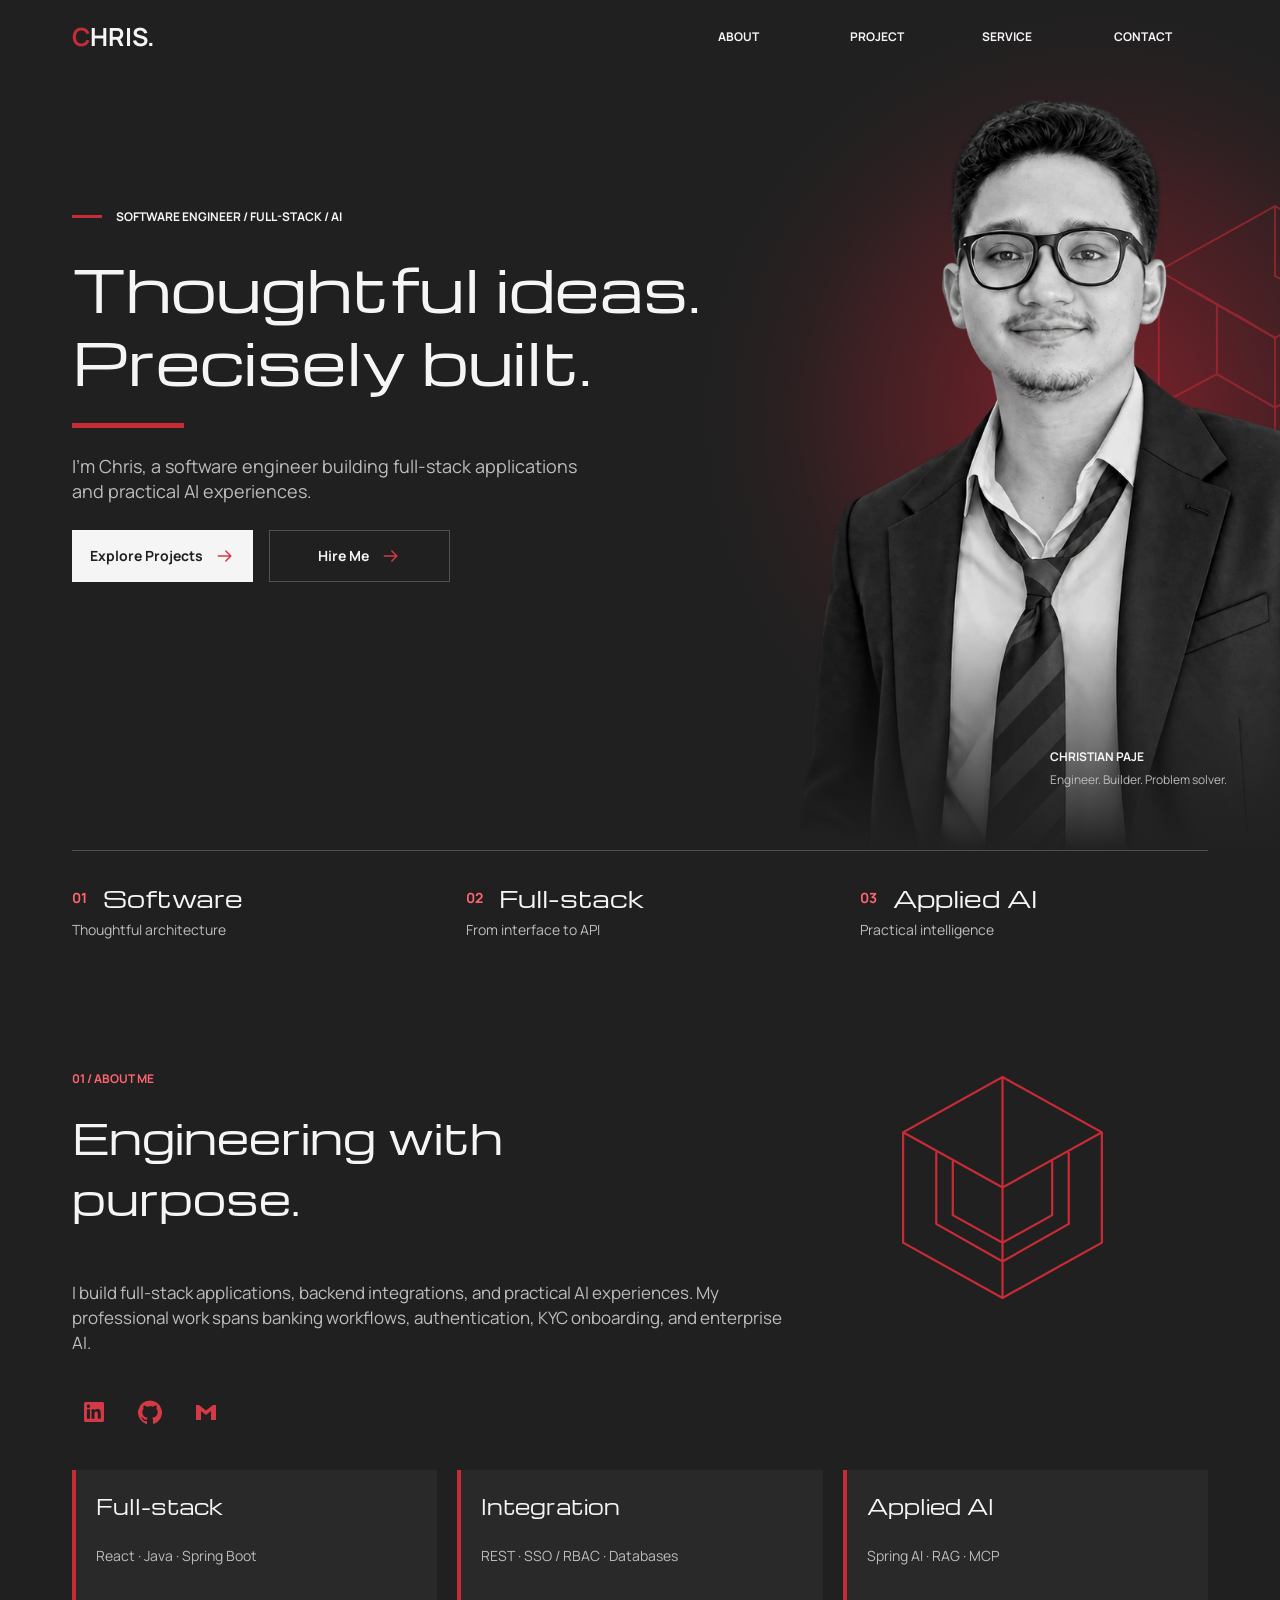
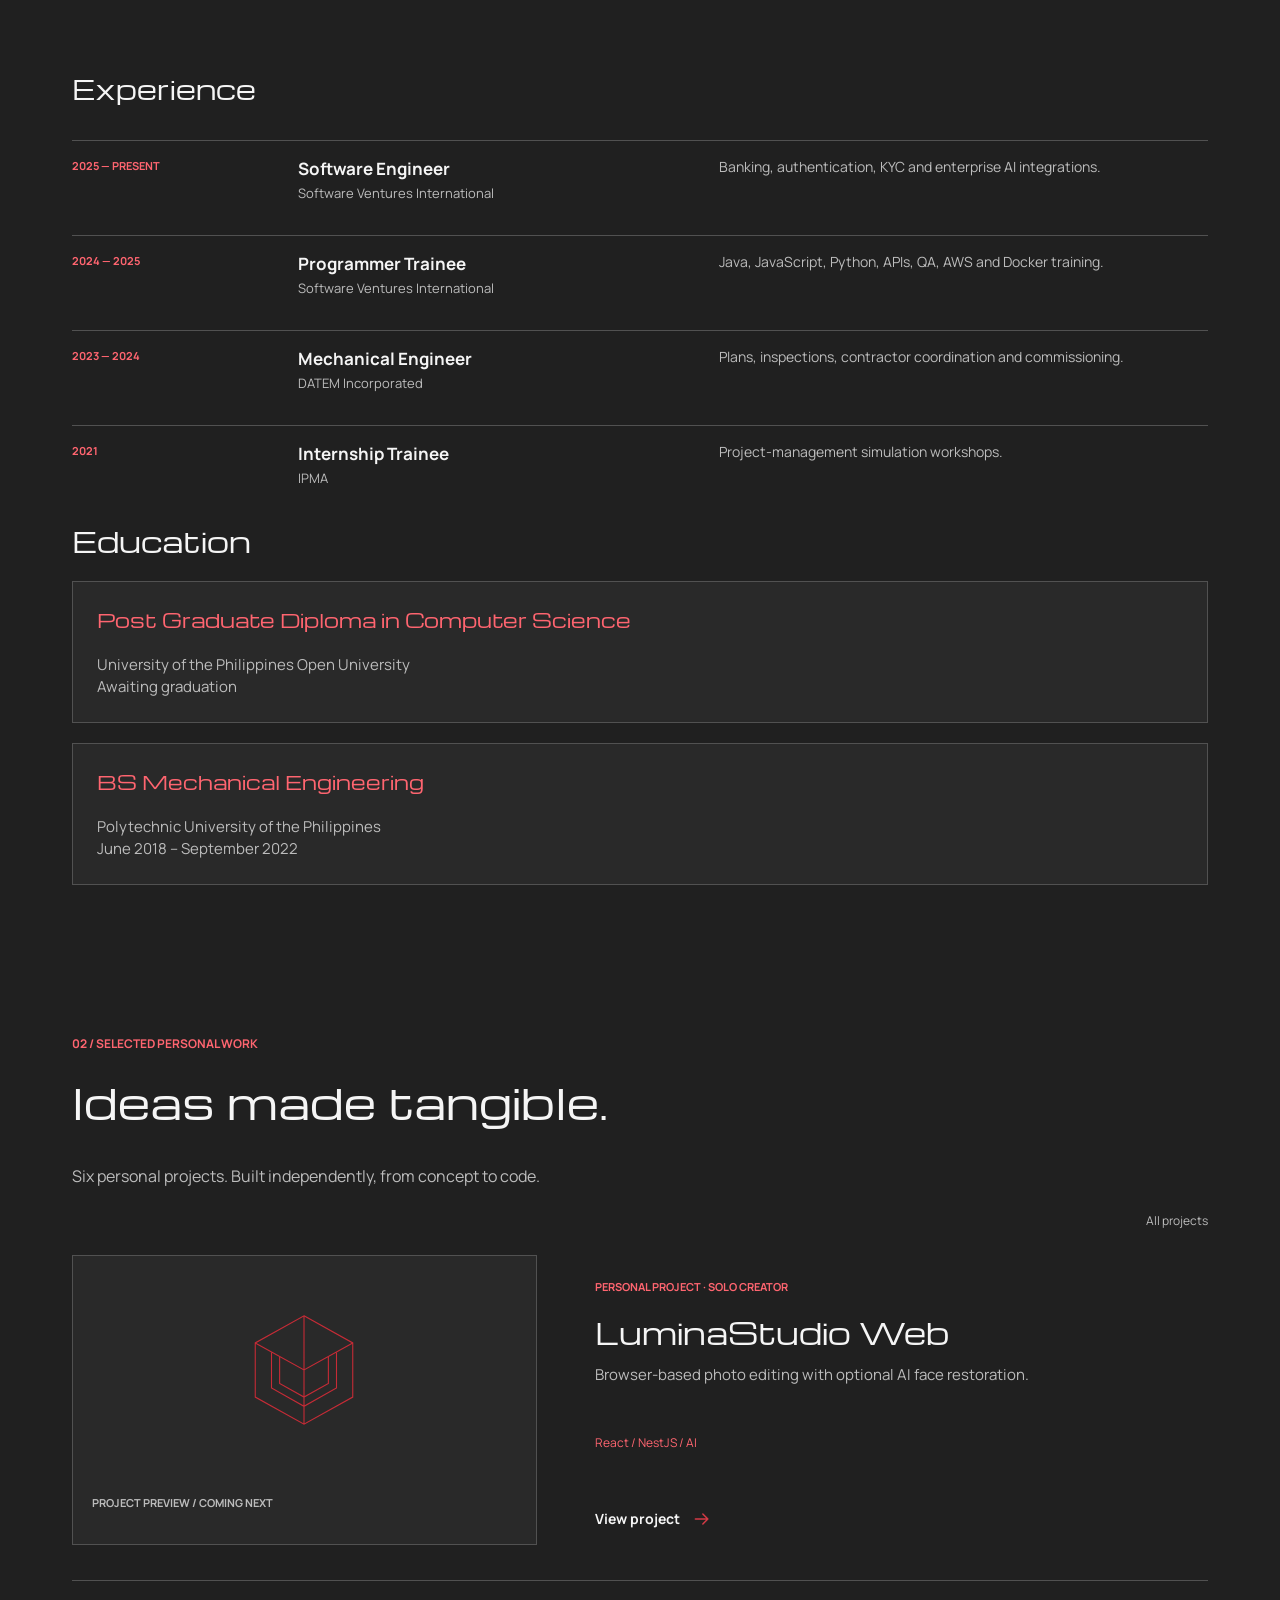
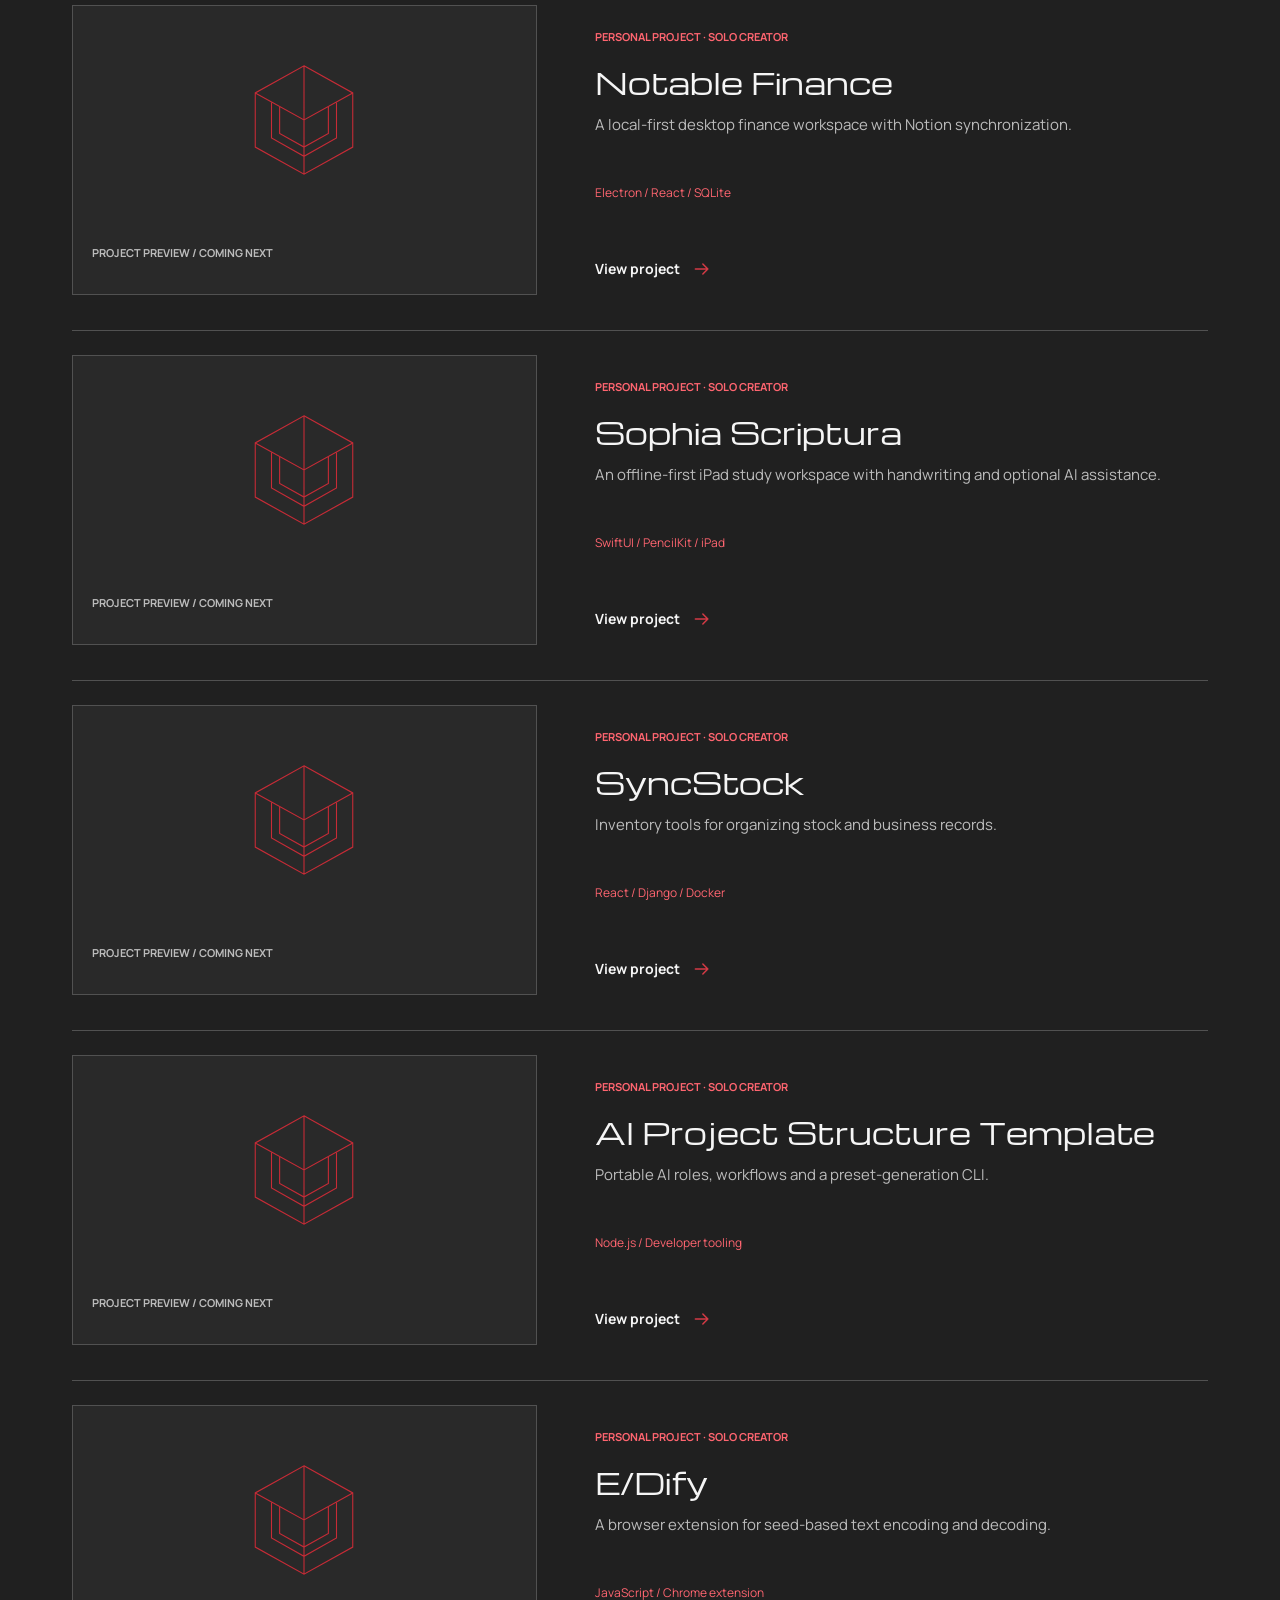
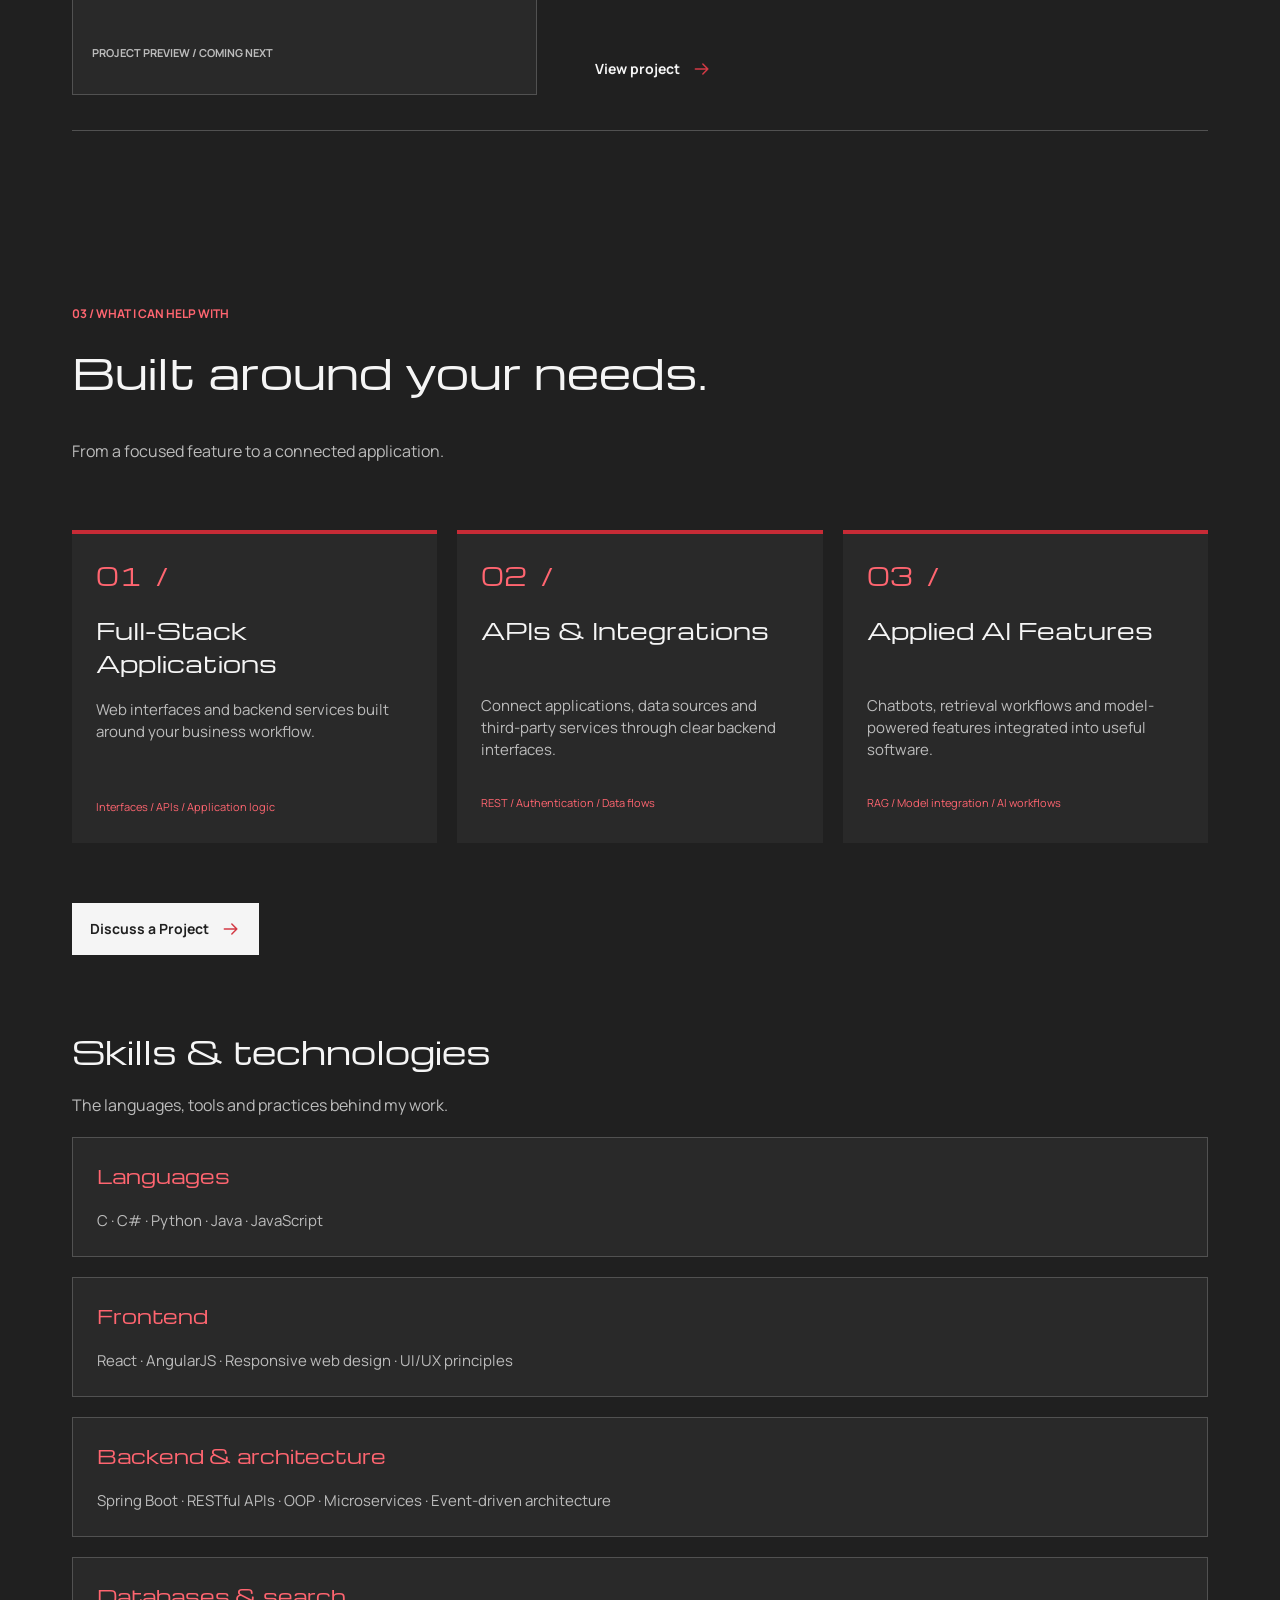
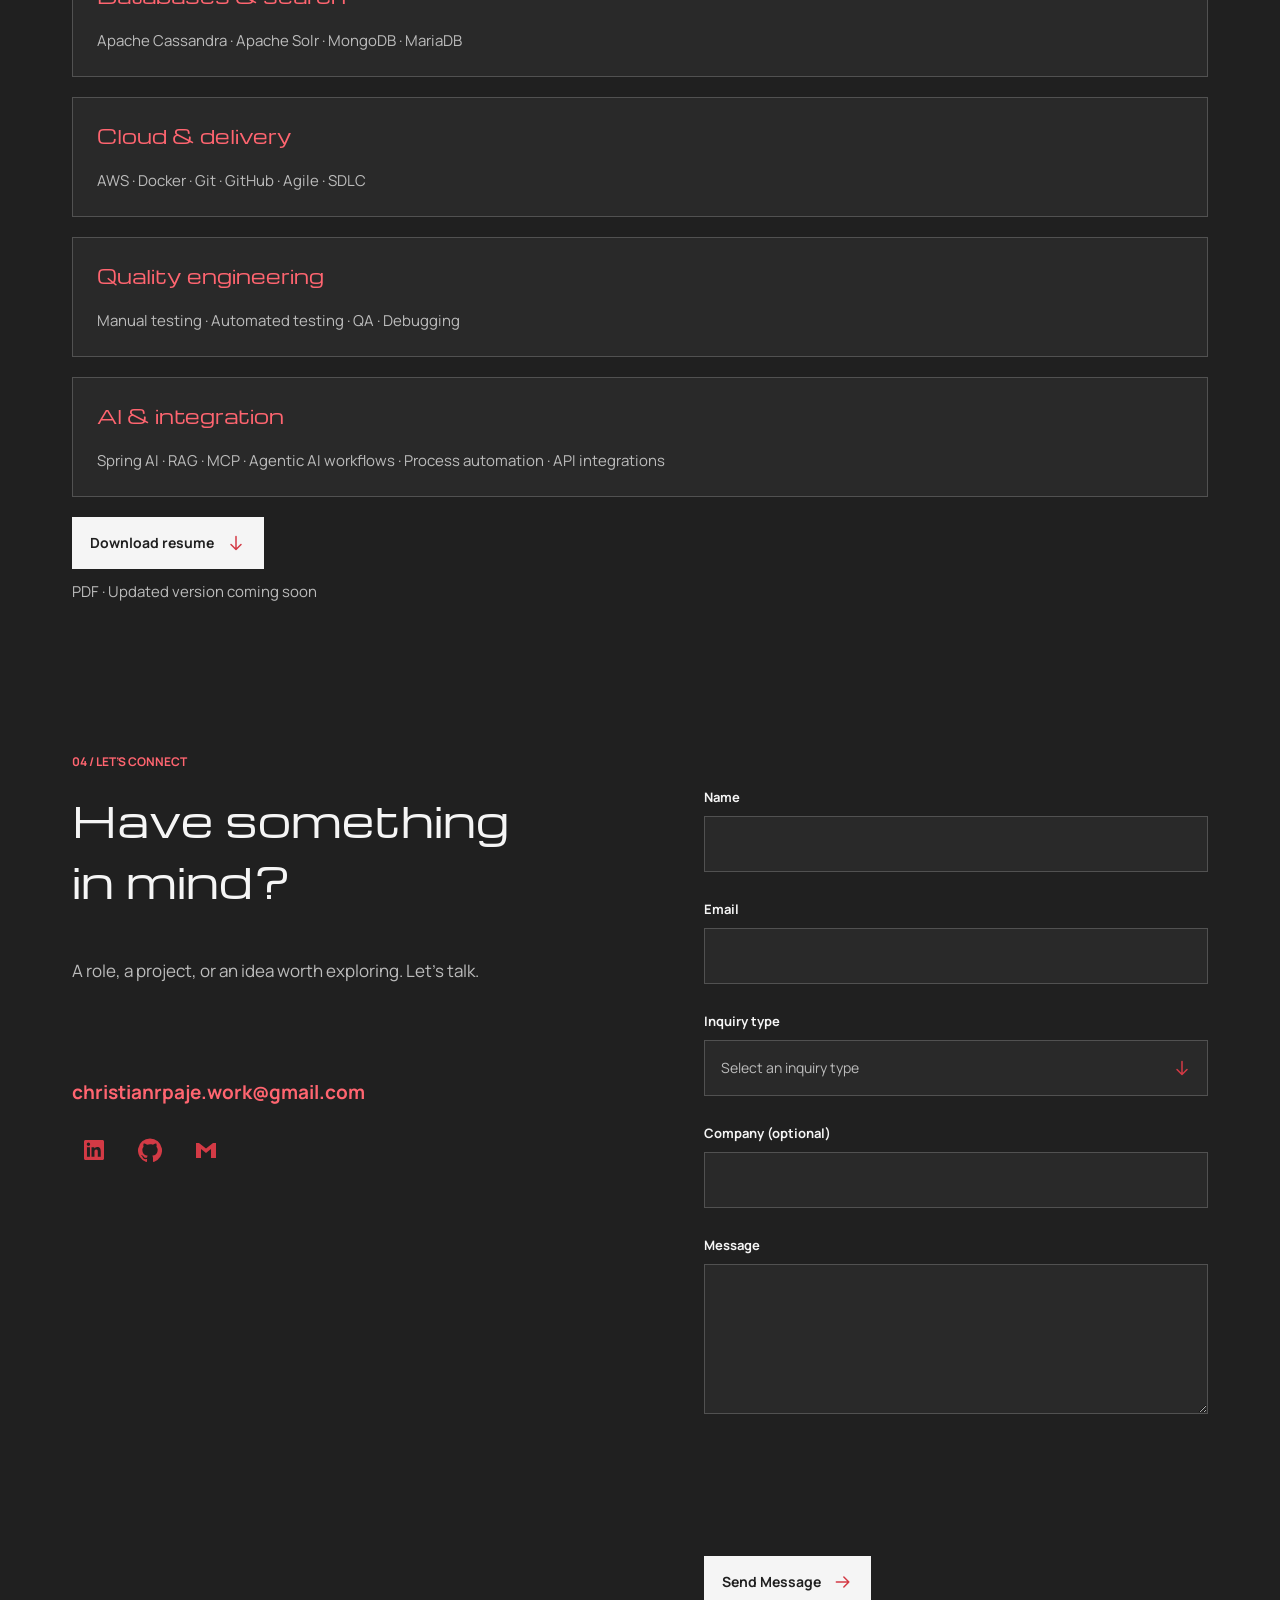
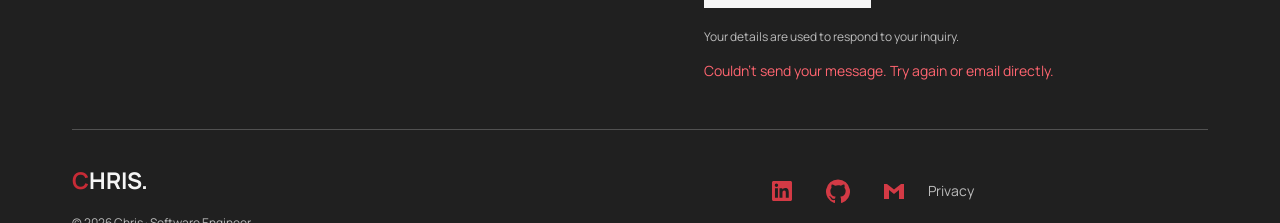
==== commit 20b27c86: "Publish portfolio from 426072e812012e9c8be1d156ac2b67e5d7649f4c" ====
--- a/index.html
+++ b/index.html
@@ -1,3 +1,3 @@
-<!DOCTYPE html><html lang="en"><head><meta charSet="utf-8"/><link rel="preconnect" href="/" crossorigin=""/><meta name="viewport" content="width=device-width, initial-scale=1"/><link rel="preload" href="/media/chris-monochrome.webp" as="image" fetchPriority="high"/><link rel="stylesheet" href="/_next/static/chunks/3sl-knkzcgqbr.css" data-precedence="next"/><link rel="preload" as="script" fetchPriority="low" href="/_next/static/chunks/19wg2q9r2_sev.js"/><script src="/_next/static/chunks/1c0mhc5ebbn3y.js" async=""></script><script src="/_next/static/chunks/2khxl0v1q4i6n.js" async=""></script><script src="/_next/static/chunks/turbopack-3-ry682tkyiqk.js" async=""></script><script src="/_next/static/chunks/0umf92h1sb77c.js" async=""></script><script src="/_next/static/chunks/04us-7k6gb4d5.js" async=""></script><title>Chris — Software Engineer</title><meta name="description" content="Software engineering, full-stack applications and practical AI experiences by Chris."/><meta name="robots" content="index, follow"/><link rel="canonical" href="https://work-w-christianrpaje.me/"/><meta property="og:title" content="Chris — Software Engineer"/><meta property="og:description" content="Software engineering, full-stack applications and practical AI experiences by Chris."/><meta property="og:url" content="https://work-w-christianrpaje.me/"/><meta property="og:site_name" content="Chris — Software Engineer"/><meta property="og:type" content="website"/><meta name="twitter:card" content="summary"/><meta name="twitter:title" content="Chris — Software Engineer"/><meta name="twitter:description" content="Software engineering, full-stack applications and practical AI experiences by Chris."/><script src="/_next/static/chunks/0cz1d0mv5g_q7.js" noModule=""></script></head><body style="--background:#202020;--surface:#292929;--foreground:#F5F5F5;--muted:#BCBCBC;--decorative:#C72B36;--accent:#FF6570;--functional:#D33A45;--border:#515151;--primary-hover:#FFE4E6;--glow-inner:#A6222E;--glow-mid:#82202B;--desktop-gutter:72px;--mobile-gutter:24px;--card-gap:20px;--card-padding:24px;--control-height:52px;--hero-glow:radial-gradient(ellipse closest-side at center,rgba(166,34,46,0.7600) 0%,rgba(164,34,46,0.7400) 2.5%,rgba(163,34,46,0.7200) 5%,rgba(161,34,46,0.7000) 7.5%,rgba(159,34,45,0.6800) 10%,rgba(158,34,45,0.6600) 12.5%,rgba(156,33,45,0.6400) 15%,rgba(155,33,45,0.6200) 17.5%,rgba(153,33,45,0.6000) 20%,rgba(151,33,45,0.5800) 22.5%,rgba(150,33,45,0.5600) 25%,rgba(148,33,45,0.5400) 27.500000000000004%,rgba(146,33,44,0.5200) 30%,rgba(145,33,44,0.5000) 32.5%,rgba(143,33,44,0.4800) 35%,rgba(141,33,44,0.4600) 37.5%,rgba(140,33,44,0.4400) 40%,rgba(138,32,44,0.4200) 42.5%,rgba(137,32,44,0.4000) 45%,rgba(135,32,43,0.3800) 47.5%,rgba(133,32,43,0.3600) 50%,rgba(132,32,43,0.3400) 52.5%,rgba(130,32,43,0.3200) 55.00000000000001%,rgba(125,32,42,0.3022) 57.49999999999999%,rgba(119,32,42,0.2844) 60%,rgba(114,32,41,0.2667) 62.5%,rgba(108,32,41,0.2489) 65%,rgba(103,32,40,0.2311) 67.5%,rgba(97,32,39,0.2133) 70%,rgba(92,32,39,0.1956) 72.5%,rgba(86,32,38,0.1778) 75%,rgba(81,32,38,0.1600) 77.5%,rgba(76,32,37,0.1422) 80%,rgba(70,32,36,0.1244) 82.5%,rgba(65,32,36,0.1067) 85%,rgba(59,32,35,0.0889) 87.5%,rgba(54,32,34,0.0711) 90%,rgba(48,32,34,0.0533) 92.5%,rgba(43,32,33,0.0356) 95%,rgba(37,32,33,0.0178) 97.5%,rgba(32,32,32,0.0000) 100%)"><div hidden=""><!--$--><!--/$--></div><div class="site-frame"><a class="skip-link" href="#content">Skip to content</a><header class="site-header" data-scrolled="false" data-menu-open="false"><div class="header-inner"><a class="wordmark" href="/" aria-label="Chris — Home"><span>C</span>HRIS.</a><nav class="desktop-navigation" aria-label="Primary"><a href="/#about">ABOUT</a><a href="/#project">PROJECT</a><a href="/#service">SERVICE</a><a href="/#contact">CONTACT</a></nav><button class="menu-toggle" aria-expanded="false" aria-controls="mobile-navigation">MENU +</button></div><nav id="mobile-navigation" class="mobile-navigation" aria-label="Mobile" hidden=""><div class="mobile-menu-items"><div class="mobile-menu-item"><a href="/#about"><span>01</span>ABOUT</a></div><div class="mobile-menu-item"><a href="/#project"><span>02</span>PROJECT</a></div><div class="mobile-menu-item"><a href="/#service"><span>03</span>SERVICE</a></div><div class="mobile-menu-item"><a href="/#contact"><span>04</span>CONTACT</a></div><p>Let’s build something meaningful.</p></div></nav><noscript><nav class="no-script-navigation" aria-label="Primary"><a href="/#about">ABOUT</a><a href="/#project">PROJECT</a><a href="/#service">SERVICE</a><a href="/#contact">CONTACT</a></nav></noscript></header><main id="content" tabindex="-1"><section class="hero" aria-label="Chris"><div class="hero-stage"><div class="desktop-art" aria-hidden="true"><div class="hero-glow"></div><svg class="hero-wireframe" xmlns="http://www.w3.org/2000/svg" width="310" height="335.833" viewBox="0 0 240 260" aria-hidden="true"><g fill="none" stroke="currentColor" stroke-width="1.5"><path d="M120 28 210 78 210 182 120 232 30 182 30 78Z M30 78 120 130 210 78 M120 130V232 M120 28V82L166 108 M75 104V158L120 184 165 158V104 M30 182 75 158 M210 182 165 158"></path><path d="m45 87 75 43m-60-35 60 35m-45-26 45 26m-30-18 30 18"></path></g></svg></div><div class="hero-copy"><p class="hero-positioning"><span class="desktop-positioning">SOFTWARE ENGINEER / FULL-STACK / AI</span><span class="mobile-positioning">SOFTWARE / FULL-STACK / AI</span></p><h1><span class="desktop-headline"><span>Thoughtful ideas.</span><span>Precisely built.</span></span><span class="mobile-headline"><span>Thoughtful</span><span>ideas.</span><span>Precisely built.</span></span></h1><div class="hero-rule"></div><p class="hero-introduction">I’m Chris, a software engineer building full-stack applications and practical AI experiences.</p><div class="hero-actions"><a class="action" href="/#project">Explore Projects<svg width="20" height="20" viewBox="0 0 20 20" fill="none" aria-hidden="true" class="arrow-icon"><path d="M3.333 10h12.5m-5-5 5 5-5 5" stroke="currentColor" stroke-width="1.5" stroke-linecap="round" stroke-linejoin="round"></path></svg></a><a class="action action-secondary" href="/#contact">Hire Me<svg width="20" height="20" viewBox="0 0 20 20" fill="none" aria-hidden="true" class="arrow-icon"><path d="M3.333 10h12.5m-5-5 5 5-5 5" stroke="currentColor" stroke-width="1.5" stroke-linecap="round" stroke-linejoin="round"></path></svg></a></div></div><div class="hero-portrait"><div class="mobile-glow"></div><img src="/media/chris-monochrome.webp" alt="Chris in a suit and glasses" width="965" height="1630" fetchPriority="high"/><div class="portrait-fade"></div></div><div class="portrait-caption"><p>CHRISTIAN PAJE</p><p>Engineer. Builder. Problem solver.</p></div></div><div class="discipline-band"><div class="discipline"><div><span>01</span><h2>Software</h2></div><p>Thoughtful architecture</p></div><div class="discipline"><div><span>02</span><h2>Full-stack</h2></div><p>From interface to API</p></div><div class="discipline"><div><span>03</span><h2>Applied AI</h2></div><p>Practical intelligence</p></div></div></section><section class="portfolio-section about-section" id="about" aria-label="01 / ABOUT ME"><div class="section-heading"><p class="section-kicker">01 / ABOUT ME</p><h2>Engineering with
+<!DOCTYPE html><html lang="en"><head><meta charSet="utf-8"/><link rel="preconnect" href="/" crossorigin=""/><meta name="viewport" content="width=device-width, initial-scale=1"/><link rel="preload" href="/media/chris-monochrome.webp" as="image" fetchPriority="high"/><link rel="stylesheet" href="/_next/static/chunks/1sm6o33mzjnzy.css" data-precedence="next"/><link rel="preload" as="script" fetchPriority="low" href="/_next/static/chunks/19wg2q9r2_sev.js"/><script src="/_next/static/chunks/1c0mhc5ebbn3y.js" async=""></script><script src="/_next/static/chunks/2khxl0v1q4i6n.js" async=""></script><script src="/_next/static/chunks/turbopack-3-ry682tkyiqk.js" async=""></script><script src="/_next/static/chunks/0umf92h1sb77c.js" async=""></script><script src="/_next/static/chunks/04us-7k6gb4d5.js" async=""></script><title>Chris — Software Engineer</title><meta name="description" content="Software engineering, full-stack applications and practical AI experiences by Chris."/><meta name="robots" content="index, follow"/><link rel="canonical" href="https://work-w-christianrpaje.me/"/><meta property="og:title" content="Chris — Software Engineer"/><meta property="og:description" content="Software engineering, full-stack applications and practical AI experiences by Chris."/><meta property="og:url" content="https://work-w-christianrpaje.me/"/><meta property="og:site_name" content="Chris — Software Engineer"/><meta property="og:type" content="website"/><meta name="twitter:card" content="summary"/><meta name="twitter:title" content="Chris — Software Engineer"/><meta name="twitter:description" content="Software engineering, full-stack applications and practical AI experiences by Chris."/><script src="/_next/static/chunks/0cz1d0mv5g_q7.js" noModule=""></script></head><body style="--background:#202020;--surface:#292929;--foreground:#F5F5F5;--muted:#BCBCBC;--decorative:#C72B36;--accent:#FF6570;--functional:#D33A45;--border:#515151;--primary-hover:#FFE4E6;--glow-inner:#A6222E;--glow-mid:#82202B;--desktop-gutter:72px;--mobile-gutter:24px;--card-gap:20px;--card-padding:24px;--control-height:52px;--hero-glow:radial-gradient(ellipse closest-side at center,rgba(166,34,46,0.7600) 0%,rgba(164,34,46,0.7400) 2.5%,rgba(163,34,46,0.7200) 5%,rgba(161,34,46,0.7000) 7.5%,rgba(159,34,45,0.6800) 10%,rgba(158,34,45,0.6600) 12.5%,rgba(156,33,45,0.6400) 15%,rgba(155,33,45,0.6200) 17.5%,rgba(153,33,45,0.6000) 20%,rgba(151,33,45,0.5800) 22.5%,rgba(150,33,45,0.5600) 25%,rgba(148,33,45,0.5400) 27.500000000000004%,rgba(146,33,44,0.5200) 30%,rgba(145,33,44,0.5000) 32.5%,rgba(143,33,44,0.4800) 35%,rgba(141,33,44,0.4600) 37.5%,rgba(140,33,44,0.4400) 40%,rgba(138,32,44,0.4200) 42.5%,rgba(137,32,44,0.4000) 45%,rgba(135,32,43,0.3800) 47.5%,rgba(133,32,43,0.3600) 50%,rgba(132,32,43,0.3400) 52.5%,rgba(130,32,43,0.3200) 55.00000000000001%,rgba(125,32,42,0.3022) 57.49999999999999%,rgba(119,32,42,0.2844) 60%,rgba(114,32,41,0.2667) 62.5%,rgba(108,32,41,0.2489) 65%,rgba(103,32,40,0.2311) 67.5%,rgba(97,32,39,0.2133) 70%,rgba(92,32,39,0.1956) 72.5%,rgba(86,32,38,0.1778) 75%,rgba(81,32,38,0.1600) 77.5%,rgba(76,32,37,0.1422) 80%,rgba(70,32,36,0.1244) 82.5%,rgba(65,32,36,0.1067) 85%,rgba(59,32,35,0.0889) 87.5%,rgba(54,32,34,0.0711) 90%,rgba(48,32,34,0.0533) 92.5%,rgba(43,32,33,0.0356) 95%,rgba(37,32,33,0.0178) 97.5%,rgba(32,32,32,0.0000) 100%)"><div hidden=""><!--$--><!--/$--></div><div class="site-frame"><a class="skip-link" href="#content">Skip to content</a><header class="site-header" data-scrolled="false" data-menu-open="false"><div class="header-inner"><a class="wordmark" href="/" aria-label="Chris — Home"><span>C</span>HRIS.</a><nav class="desktop-navigation" aria-label="Primary"><a href="/#about">ABOUT</a><a href="/#project">PROJECT</a><a href="/#service">SERVICE</a><a href="/#contact">CONTACT</a></nav><button class="menu-toggle" aria-expanded="false" aria-controls="mobile-navigation">MENU +</button></div><nav id="mobile-navigation" class="mobile-navigation" aria-label="Mobile" hidden=""><div class="mobile-menu-items"><div class="mobile-menu-item"><a href="/#about"><span>01</span>ABOUT</a></div><div class="mobile-menu-item"><a href="/#project"><span>02</span>PROJECT</a></div><div class="mobile-menu-item"><a href="/#service"><span>03</span>SERVICE</a></div><div class="mobile-menu-item"><a href="/#contact"><span>04</span>CONTACT</a></div><p>Let’s build something meaningful.</p></div></nav><noscript><nav class="no-script-navigation" aria-label="Primary"><a href="/#about">ABOUT</a><a href="/#project">PROJECT</a><a href="/#service">SERVICE</a><a href="/#contact">CONTACT</a></nav></noscript></header><main id="content" tabindex="-1"><section class="hero" aria-label="Chris"><div class="hero-stage"><div class="desktop-art" aria-hidden="true"><div class="hero-glow"></div><svg class="hero-wireframe" xmlns="http://www.w3.org/2000/svg" width="310" height="335.833" viewBox="0 0 240 260" aria-hidden="true"><g fill="none" stroke="currentColor" stroke-width="1.5"><path d="M120 28 210 78 210 182 120 232 30 182 30 78Z M30 78 120 130 210 78 M120 130V232 M120 28V82L166 108 M75 104V158L120 184 165 158V104 M30 182 75 158 M210 182 165 158"></path><path d="m45 87 75 43m-60-35 60 35m-45-26 45 26m-30-18 30 18"></path></g></svg></div><div class="hero-copy"><p class="hero-positioning"><span class="desktop-positioning">SOFTWARE ENGINEER / FULL-STACK / AI</span><span class="mobile-positioning">SOFTWARE / FULL-STACK / AI</span></p><h1><span class="desktop-headline"><span>Thoughtful ideas.</span><span>Precisely built.</span></span><span class="mobile-headline"><span>Thoughtful</span><span>ideas.</span><span>Precisely built.</span></span></h1><div class="hero-rule"></div><p class="hero-introduction">I’m Chris, a software engineer building full-stack applications and practical AI experiences.</p><div class="hero-actions"><a class="action" href="/#project">Explore Projects<svg width="20" height="20" viewBox="0 0 20 20" fill="none" aria-hidden="true" class="arrow-icon"><path d="M3.333 10h12.5m-5-5 5 5-5 5" stroke="currentColor" stroke-width="1.5" stroke-linecap="round" stroke-linejoin="round"></path></svg></a><a class="action action-secondary" href="/#contact">Hire Me<svg width="20" height="20" viewBox="0 0 20 20" fill="none" aria-hidden="true" class="arrow-icon"><path d="M3.333 10h12.5m-5-5 5 5-5 5" stroke="currentColor" stroke-width="1.5" stroke-linecap="round" stroke-linejoin="round"></path></svg></a></div></div><div class="hero-portrait"><div class="mobile-glow"></div><img src="/media/chris-monochrome.webp" alt="Chris in a suit and glasses" width="965" height="1630" fetchPriority="high"/><div class="portrait-fade"></div></div><div class="portrait-caption"><p>CHRISTIAN PAJE</p><p>Engineer. Builder. Problem solver.</p></div></div><div class="discipline-band"><div class="discipline"><div><span>01</span><h2>Software</h2></div><p>Thoughtful architecture</p></div><div class="discipline"><div><span>02</span><h2>Full-stack</h2></div><p>From interface to API</p></div><div class="discipline"><div><span>03</span><h2>Applied AI</h2></div><p>Practical intelligence</p></div></div></section><section class="portfolio-section about-section" id="about" aria-label="01 / ABOUT ME"><div class="section-heading"><p class="section-kicker">01 / ABOUT ME</p><h2>Engineering with
 purpose.</h2></div><svg class="about-motif" xmlns="http://www.w3.org/2000/svg" width="240" height="240" viewBox="0 0 240 240" aria-hidden="true"><g fill="none" stroke="currentColor" stroke-width="2"><path d="m120 20 90 50v100l-90 50-90-50V70Zm0 0v100m-90-50 90 50 90-50m-90 50v100M60 88v65l60 34 60-34V88M75 96v49l45 25 45-25V96"></path></g></svg><p class="about-introduction">I build full-stack applications, backend integrations, and practical AI experiences. My professional work spans banking workflows, authentication, KYC onboarding, and enterprise AI.</p><div class="about-socials"><div class="social-links"><a href="https://www.linkedin.com/in/work-w-christian-paje/" aria-label="LinkedIn"><svg width="24" height="24" viewBox="0 0 24 24" aria-hidden="true" fill="currentColor"><path d="M20.45 2H3.55C2.69 2 2 2.68 2 3.52v16.96c0 .84.69 1.52 1.55 1.52h16.9c.86 0 1.55-.68 1.55-1.52V3.52c0-.84-.69-1.52-1.55-1.52ZM7.93 18.75H4.98V9.2h2.95v9.55ZM6.45 7.9a1.71 1.71 0 1 1 0-3.42 1.71 1.71 0 0 1 0 3.42Zm12.3 10.85H15.8V14.1c0-1.11-.02-2.54-1.55-2.54-1.55 0-1.79 1.21-1.79 2.46v4.73H9.51V9.2h2.83v1.3h.04c.39-.74 1.36-1.53 2.8-1.53 3 0 3.57 1.97 3.57 4.53v5.25Z"></path></svg></a><a href="https://github.com/work-w-chrstnrpj" aria-label="GitHub"><svg width="24" height="24" viewBox="0 0 24 24" aria-hidden="true" fill="currentColor"><path d="M12 .5a12 12 0 0 0-3.793 23.385c.6.111.82-.261.82-.577v-2.234c-3.338.726-4.043-1.416-4.043-1.416-.546-1.387-1.333-1.756-1.333-1.756-1.09-.745.083-.729.083-.729 1.205.085 1.839 1.237 1.839 1.237 1.07 1.834 2.807 1.304 3.492.997.108-.775.419-1.305.762-1.605-2.665-.303-5.467-1.333-5.467-5.931 0-1.31.469-2.381 1.236-3.221-.124-.303-.536-1.524.117-3.176 0 0 1.008-.323 3.301 1.23A11.5 11.5 0 0 1 12 6.3c1.02.005 2.047.138 3.006.404 2.291-1.553 3.297-1.23 3.297-1.23.655 1.652.243 2.873.119 3.176.77.84 1.235 1.911 1.235 3.221 0 4.61-2.807 5.625-5.479 5.922.43.372.823 1.102.823 2.222v3.293c0 .319.216.694.825.576A12 12 0 0 0 12 .5Z"></path></svg></a><a href="mailto:christianrpaje.work@gmail.com" aria-label="Email Chris"><svg width="24" height="24" viewBox="0 0 24 24" aria-hidden="true" fill="currentColor"><path d="M2 5h3l7 5.5L19 5h3v15h-5V11l-5 4-5-4v9H2Z"></path></svg></a></div></div><div class="expertise-grid"><article class="expertise-card"><h3>Full-stack</h3><p>React · Java · Spring Boot</p></article><article class="expertise-card"><h3>Integration</h3><p>REST · SSO / RBAC · Databases</p></article><article class="expertise-card"><h3>Applied AI</h3><p>Spring AI · RAG · MCP</p></article></div><div class="experience-block"><h3>Experience</h3><div class="experience-list"><article class="experience-row"><p class="experience-date">2025 — PRESENT</p><div class="experience-position"><h4>Software Engineer</h4><p>Software Ventures International</p></div><div class="experience-summary"><p>Banking, authentication, KYC and enterprise AI integrations.</p></div></article><article class="experience-row"><p class="experience-date">2024 — 2025</p><div class="experience-position"><h4>Programmer Trainee</h4><p>Software Ventures International</p></div><div class="experience-summary"><p>Java, JavaScript, Python, APIs, QA, AWS and Docker training.</p></div></article><article class="experience-row"><p class="experience-date">2023 — 2024</p><div class="experience-position"><h4>Mechanical Engineer</h4><p>DATEM Incorporated</p></div><div class="experience-summary"><p>Plans, inspections, contractor coordination and commissioning.</p></div></article><article class="experience-row"><p class="experience-date">2021</p><div class="experience-position"><h4>Internship Trainee</h4><p>IPMA</p></div><div class="experience-summary"><p>Project-management simulation workshops.</p></div></article></div></div><div class="education-block"><h3>Education</h3><div class="education-list"><article class="education-card" data-status="awaiting-graduation"><h4>Post Graduate Diploma in Computer Science</h4><p>University of the Philippines Open University<br/>Awaiting graduation</p></article><article class="education-card" data-status="completed"><h4>BS Mechanical Engineering</h4><p>Polytechnic University of the Philippines<br/>June 2018 – September 2022</p></article></div></div></section><section class="portfolio-section projects-section" id="project" aria-label="02 / SELECTED PERSONAL WORK"><div class="section-heading"><p class="section-kicker">02 / SELECTED PERSONAL WORK</p><h2>Ideas made tangible.</h2></div><p class="project-lead">Six personal projects. Built independently, from concept to code.</p><div class="project-list"><article class="project-row" data-slug="lumina-studio" data-featured="true"><div class="project-media"><svg class="" xmlns="http://www.w3.org/2000/svg" width="240" height="240" viewBox="0 0 240 240" aria-hidden="true"><g fill="none" stroke="currentColor" stroke-width="2"><path d="m120 20 90 50v100l-90 50-90-50V70Zm0 0v100m-90-50 90 50 90-50m-90 50v100M60 88v65l60 34 60-34V88M75 96v49l45 25 45-25V96"></path></g></svg><p>PROJECT PREVIEW / COMING NEXT</p></div><div class="project-copy"><p class="project-attribution">PERSONAL PROJECT · SOLO CREATOR</p><h3>LuminaStudio Web</h3><p class="project-summary">Browser-based photo editing with optional AI face restoration.</p><p class="project-stack">React / NestJS / AI</p><a class="project-action" href="/projects/lumina-studio/">View project<svg width="20" height="20" viewBox="0 0 20 20" fill="none" aria-hidden="true" class="arrow-icon"><path d="M3.333 10h12.5m-5-5 5 5-5 5" stroke="currentColor" stroke-width="1.5" stroke-linecap="round" stroke-linejoin="round"></path></svg></a></div></article><article class="project-row" data-slug="notable-finance" data-featured="true"><div class="project-media"><svg class="" xmlns="http://www.w3.org/2000/svg" width="240" height="240" viewBox="0 0 240 240" aria-hidden="true"><g fill="none" stroke="currentColor" stroke-width="2"><path d="m120 20 90 50v100l-90 50-90-50V70Zm0 0v100m-90-50 90 50 90-50m-90 50v100M60 88v65l60 34 60-34V88M75 96v49l45 25 45-25V96"></path></g></svg><p>PROJECT PREVIEW / COMING NEXT</p></div><div class="project-copy"><p class="project-attribution">PERSONAL PROJECT · SOLO CREATOR</p><h3>Notable Finance</h3><p class="project-summary">A local-first desktop finance workspace with Notion synchronization.</p><p class="project-stack">Electron / React / SQLite</p><a class="project-action" href="/projects/notable-finance/">View project<svg width="20" height="20" viewBox="0 0 20 20" fill="none" aria-hidden="true" class="arrow-icon"><path d="M3.333 10h12.5m-5-5 5 5-5 5" stroke="currentColor" stroke-width="1.5" stroke-linecap="round" stroke-linejoin="round"></path></svg></a></div></article><article class="project-row" data-slug="sophia-scriptura" data-featured="true"><div class="project-media"><svg class="" xmlns="http://www.w3.org/2000/svg" width="240" height="240" viewBox="0 0 240 240" aria-hidden="true"><g fill="none" stroke="currentColor" stroke-width="2"><path d="m120 20 90 50v100l-90 50-90-50V70Zm0 0v100m-90-50 90 50 90-50m-90 50v100M60 88v65l60 34 60-34V88M75 96v49l45 25 45-25V96"></path></g></svg><p>PROJECT PREVIEW / COMING NEXT</p></div><div class="project-copy"><p class="project-attribution">PERSONAL PROJECT · SOLO CREATOR</p><h3>Sophia Scriptura</h3><p class="project-summary">An offline-first iPad study workspace with handwriting and optional AI assistance.</p><p class="project-stack">SwiftUI / PencilKit / iPad</p><a class="project-action" href="/projects/sophia-scriptura/">View project<svg width="20" height="20" viewBox="0 0 20 20" fill="none" aria-hidden="true" class="arrow-icon"><path d="M3.333 10h12.5m-5-5 5 5-5 5" stroke="currentColor" stroke-width="1.5" stroke-linecap="round" stroke-linejoin="round"></path></svg></a></div></article><article class="project-row" data-slug="syncstock" data-featured="false"><div class="project-media"><svg class="" xmlns="http://www.w3.org/2000/svg" width="240" height="240" viewBox="0 0 240 240" aria-hidden="true"><g fill="none" stroke="currentColor" stroke-width="2"><path d="m120 20 90 50v100l-90 50-90-50V70Zm0 0v100m-90-50 90 50 90-50m-90 50v100M60 88v65l60 34 60-34V88M75 96v49l45 25 45-25V96"></path></g></svg><p>PROJECT PREVIEW / COMING NEXT</p></div><div class="project-copy"><p class="project-attribution">PERSONAL PROJECT · SOLO CREATOR</p><h3>SyncStock</h3><p class="project-summary">Inventory tools for organizing stock and business records.</p><p class="project-stack">React / Django / Docker</p><a class="project-action" href="/projects/syncstock/">View project<svg width="20" height="20" viewBox="0 0 20 20" fill="none" aria-hidden="true" class="arrow-icon"><path d="M3.333 10h12.5m-5-5 5 5-5 5" stroke="currentColor" stroke-width="1.5" stroke-linecap="round" stroke-linejoin="round"></path></svg></a></div></article><article class="project-row" data-slug="ai-project-template" data-featured="false"><div class="project-media"><svg class="" xmlns="http://www.w3.org/2000/svg" width="240" height="240" viewBox="0 0 240 240" aria-hidden="true"><g fill="none" stroke="currentColor" stroke-width="2"><path d="m120 20 90 50v100l-90 50-90-50V70Zm0 0v100m-90-50 90 50 90-50m-90 50v100M60 88v65l60 34 60-34V88M75 96v49l45 25 45-25V96"></path></g></svg><p>PROJECT PREVIEW / COMING NEXT</p></div><div class="project-copy"><p class="project-attribution">PERSONAL PROJECT · SOLO CREATOR</p><h3>AI Project Structure Template</h3><p class="project-summary">Portable AI roles, workflows and a preset-generation CLI.</p><p class="project-stack">Node.js / Developer tooling</p><a class="project-action" href="/projects/ai-project-template/">View project<svg width="20" height="20" viewBox="0 0 20 20" fill="none" aria-hidden="true" class="arrow-icon"><path d="M3.333 10h12.5m-5-5 5 5-5 5" stroke="currentColor" stroke-width="1.5" stroke-linecap="round" stroke-linejoin="round"></path></svg></a></div></article><article class="project-row" data-slug="edify" data-featured="false"><div class="project-media"><svg class="" xmlns="http://www.w3.org/2000/svg" width="240" height="240" viewBox="0 0 240 240" aria-hidden="true"><g fill="none" stroke="currentColor" stroke-width="2"><path d="m120 20 90 50v100l-90 50-90-50V70Zm0 0v100m-90-50 90 50 90-50m-90 50v100M60 88v65l60 34 60-34V88M75 96v49l45 25 45-25V96"></path></g></svg><p>PROJECT PREVIEW / COMING NEXT</p></div><div class="project-copy"><p class="project-attribution">PERSONAL PROJECT · SOLO CREATOR</p><h3>E/Dify</h3><p class="project-summary">A browser extension for seed-based text encoding and decoding.</p><p class="project-stack">JavaScript / Chrome extension</p><a class="project-action" href="/projects/edify/">View project<svg width="20" height="20" viewBox="0 0 20 20" fill="none" aria-hidden="true" class="arrow-icon"><path d="M3.333 10h12.5m-5-5 5 5-5 5" stroke="currentColor" stroke-width="1.5" stroke-linecap="round" stroke-linejoin="round"></path></svg></a></div></article></div></section><section class="portfolio-section services-section" id="service" aria-label="03 / WHAT I CAN HELP WITH"><div class="section-heading"><p class="section-kicker">03 / WHAT I CAN HELP WITH</p><h2>Built around your needs.</h2></div><p class="service-lead">From a focused feature to a connected application.</p><div class="services-grid"><article class="service-card" data-icon="fullstack"><p class="service-index">01<!-- -->  /</p><h3>Full-Stack Applications</h3><p class="service-description">Web interfaces and backend services built around your business workflow.</p><p class="service-scope">Interfaces / APIs / Application logic</p></article><article class="service-card" data-icon="integration"><p class="service-index">02<!-- -->  /</p><h3>APIs &amp; Integrations</h3><p class="service-description">Connect applications, data sources and third-party services through clear backend interfaces.</p><p class="service-scope">REST / Authentication / Data flows</p></article><article class="service-card" data-icon="ai"><p class="service-index">03<!-- -->  /</p><h3>Applied AI Features</h3><p class="service-description">Chatbots, retrieval workflows and model-powered features integrated into useful software.</p><p class="service-scope">RAG / Model integration / AI workflows</p></article></div><div class="service-cta"><a class="action" href="/#contact">Discuss a Project<svg width="20" height="20" viewBox="0 0 20 20" fill="none" aria-hidden="true" class="arrow-icon"><path d="M3.333 10h12.5m-5-5 5 5-5 5" stroke="currentColor" stroke-width="1.5" stroke-linecap="round" stroke-linejoin="round"></path></svg></a></div><div class="skills-block"><h3>Skills &amp; technologies</h3><p class="skills-lead">The languages, tools and practices behind my work.</p><div class="skills-list"><article class="skill-card"><h4>Languages</h4><p>C · C# · Python · Java · JavaScript</p></article><article class="skill-card"><h4>Frontend</h4><p>React · AngularJS · Responsive web design · UI/UX principles</p></article><article class="skill-card"><h4>Backend &amp; architecture</h4><p>Spring Boot · RESTful APIs · OOP · Microservices · Event-driven architecture</p></article><article class="skill-card"><h4>Databases &amp; search</h4><p>Apache Cassandra · Apache Solr · MongoDB · MariaDB</p></article><article class="skill-card"><h4>Cloud &amp; delivery</h4><p>AWS · Docker · Git · GitHub · Agile · SDLC</p></article><article class="skill-card"><h4>Quality engineering</h4><p>Manual testing · Automated testing · QA · Debugging</p></article><article class="skill-card"><h4>AI &amp; integration</h4><p>Spring AI · RAG · MCP · Agentic AI workflows · Process automation · API integrations</p></article></div><div class="resume-action"><button class="action" type="button" disabled="" aria-describedby="resume-note">Download resume<svg width="20" height="20" viewBox="0 0 20 20" fill="none" aria-hidden="true" class="arrow-icon"><path d="M10 3.5v13m-5-5 5 5 5-5" stroke="currentColor" stroke-width="1.5" stroke-linecap="round" stroke-linejoin="round"></path></svg></button><p id="resume-note">PDF · Updated version coming soon</p></div></div></section><section class="portfolio-section contact-section" id="contact" aria-label="04 / LET’S CONNECT"><div class="contact-overview"><div class="section-heading"><p class="section-kicker">04 / LET’S CONNECT</p><h2>Have something
-in mind?</h2></div><p class="contact-invitation">A role, a project, or an idea worth exploring. Let’s talk.</p><a class="contact-email" href="mailto:christianrpaje.work@gmail.com">christianrpaje.work@gmail.com</a><div class="contact-socials"><div class="social-links"><a href="https://www.linkedin.com/in/work-w-christian-paje/" aria-label="LinkedIn"><svg width="24" height="24" viewBox="0 0 24 24" aria-hidden="true" fill="currentColor"><path d="M20.45 2H3.55C2.69 2 2 2.68 2 3.52v16.96c0 .84.69 1.52 1.55 1.52h16.9c.86 0 1.55-.68 1.55-1.52V3.52c0-.84-.69-1.52-1.55-1.52ZM7.93 18.75H4.98V9.2h2.95v9.55ZM6.45 7.9a1.71 1.71 0 1 1 0-3.42 1.71 1.71 0 0 1 0 3.42Zm12.3 10.85H15.8V14.1c0-1.11-.02-2.54-1.55-2.54-1.55 0-1.79 1.21-1.79 2.46v4.73H9.51V9.2h2.83v1.3h.04c.39-.74 1.36-1.53 2.8-1.53 3 0 3.57 1.97 3.57 4.53v5.25Z"></path></svg></a><a href="https://github.com/work-w-chrstnrpj" aria-label="GitHub"><svg width="24" height="24" viewBox="0 0 24 24" aria-hidden="true" fill="currentColor"><path d="M12 .5a12 12 0 0 0-3.793 23.385c.6.111.82-.261.82-.577v-2.234c-3.338.726-4.043-1.416-4.043-1.416-.546-1.387-1.333-1.756-1.333-1.756-1.09-.745.083-.729.083-.729 1.205.085 1.839 1.237 1.839 1.237 1.07 1.834 2.807 1.304 3.492.997.108-.775.419-1.305.762-1.605-2.665-.303-5.467-1.333-5.467-5.931 0-1.31.469-2.381 1.236-3.221-.124-.303-.536-1.524.117-3.176 0 0 1.008-.323 3.301 1.23A11.5 11.5 0 0 1 12 6.3c1.02.005 2.047.138 3.006.404 2.291-1.553 3.297-1.23 3.297-1.23.655 1.652.243 2.873.119 3.176.77.84 1.235 1.911 1.235 3.221 0 4.61-2.807 5.625-5.479 5.922.43.372.823 1.102.823 2.222v3.293c0 .319.216.694.825.576A12 12 0 0 0 12 .5Z"></path></svg></a><a href="mailto:christianrpaje.work@gmail.com" aria-label="Email Chris"><svg width="24" height="24" viewBox="0 0 24 24" aria-hidden="true" fill="currentColor"><path d="M2 5h3l7 5.5L19 5h3v15h-5V11l-5 4-5-4v9H2Z"></path></svg></a></div></div></div><form class="contact-form" noValidate="" aria-busy="false"><div class="contact-field"><label for="contact-name">Name</label><input id="contact-name" autoComplete="name" maxLength="100" required="" aria-invalid="false" name="name"/></div><div class="contact-field"><label for="contact-email">Email</label><input id="contact-email" type="email" autoComplete="email" maxLength="254" required="" aria-invalid="false" name="email"/></div><div class="contact-field"><label for="contact-inquiry">Inquiry type</label><div class="select-wrap"><select id="contact-inquiry" name="inquiry" required="" aria-invalid="false"><option value="" disabled="" selected="">Select an inquiry type</option><option value="employment">Employment</option><option value="project">Project</option><option value="other">Other</option></select><svg width="20" height="20" viewBox="0 0 20 20" fill="none" aria-hidden="true" class="arrow-icon"><path d="M10 3.5v13m-5-5 5 5 5-5" stroke="currentColor" stroke-width="1.5" stroke-linecap="round" stroke-linejoin="round"></path></svg></div></div><div class="contact-field"><label for="contact-company">Company (optional)</label><input id="contact-company" autoComplete="organization" maxLength="100" aria-invalid="false" name="company"/></div><div class="contact-field contact-message"><label for="contact-message">Message</label><textarea id="contact-message" name="message" minLength="20" maxLength="5000" required="" aria-invalid="false"></textarea></div><input class="honeypot" type="text" tabindex="-1" autoComplete="off" aria-hidden="true" name="botcheck"/><div class="captcha-slot"><!--$!--><template data-dgst=""></template><!--/$--></div><button class="action contact-submit" type="submit" disabled="">Send Message<svg width="20" height="20" viewBox="0 0 20 20" fill="none" aria-hidden="true" class="arrow-icon"><path d="M3.333 10h12.5m-5-5 5 5-5 5" stroke="currentColor" stroke-width="1.5" stroke-linecap="round" stroke-linejoin="round"></path></svg></button><noscript><p class="form-no-script">The contact form is not available yet. Please use email or a profile link.</p></noscript><p class="form-privacy">Your details are used to respond to your inquiry.</p><p class="form-status" role="status" aria-live="polite"></p></form></section></main><footer class="site-footer"><div class="footer-rule"></div><a class="wordmark" href="/" aria-label="Chris — Home"><span>C</span>HRIS.</a><p class="footer-copyright">© <!-- -->2026<!-- --> <!-- -->Chris<!-- --> · <!-- -->Software Engineer</p><div class="footer-links"><div class="social-links"><a href="https://www.linkedin.com/in/work-w-christian-paje/" aria-label="LinkedIn"><svg width="24" height="24" viewBox="0 0 24 24" aria-hidden="true" fill="currentColor"><path d="M20.45 2H3.55C2.69 2 2 2.68 2 3.52v16.96c0 .84.69 1.52 1.55 1.52h16.9c.86 0 1.55-.68 1.55-1.52V3.52c0-.84-.69-1.52-1.55-1.52ZM7.93 18.75H4.98V9.2h2.95v9.55ZM6.45 7.9a1.71 1.71 0 1 1 0-3.42 1.71 1.71 0 0 1 0 3.42Zm12.3 10.85H15.8V14.1c0-1.11-.02-2.54-1.55-2.54-1.55 0-1.79 1.21-1.79 2.46v4.73H9.51V9.2h2.83v1.3h.04c.39-.74 1.36-1.53 2.8-1.53 3 0 3.57 1.97 3.57 4.53v5.25Z"></path></svg></a><a href="https://github.com/work-w-chrstnrpj" aria-label="GitHub"><svg width="24" height="24" viewBox="0 0 24 24" aria-hidden="true" fill="currentColor"><path d="M12 .5a12 12 0 0 0-3.793 23.385c.6.111.82-.261.82-.577v-2.234c-3.338.726-4.043-1.416-4.043-1.416-.546-1.387-1.333-1.756-1.333-1.756-1.09-.745.083-.729.083-.729 1.205.085 1.839 1.237 1.839 1.237 1.07 1.834 2.807 1.304 3.492.997.108-.775.419-1.305.762-1.605-2.665-.303-5.467-1.333-5.467-5.931 0-1.31.469-2.381 1.236-3.221-.124-.303-.536-1.524.117-3.176 0 0 1.008-.323 3.301 1.23A11.5 11.5 0 0 1 12 6.3c1.02.005 2.047.138 3.006.404 2.291-1.553 3.297-1.23 3.297-1.23.655 1.652.243 2.873.119 3.176.77.84 1.235 1.911 1.235 3.221 0 4.61-2.807 5.625-5.479 5.922.43.372.823 1.102.823 2.222v3.293c0 .319.216.694.825.576A12 12 0 0 0 12 .5Z"></path></svg></a><a href="mailto:christianrpaje.work@gmail.com" aria-label="Email Chris"><svg width="24" height="24" viewBox="0 0 24 24" aria-hidden="true" fill="currentColor"><path d="M2 5h3l7 5.5L19 5h3v15h-5V11l-5 4-5-4v9H2Z"></path></svg></a></div><a href="/privacy/">Privacy</a></div></footer></div><!--$--><!--/$--><script id="_R_">(globalThis["TURBOPACK"] || (globalThis["TURBOPACK"] = [])).push({"otherChunks":["static/chunks/19wg2q9r2_sev.js","static/chunks/1c0mhc5ebbn3y.js","static/chunks/2khxl0v1q4i6n.js"],"runtimeModuleIds":[94553]});</script><script src="/_next/static/chunks/19wg2q9r2_sev.js" async=""></script><script>(self.__next_f=self.__next_f||[]).push([0])</script><script>self.__next_f.push([1,"1:\"$Sreact.fragment\"\n3:\"/_next/static/chunks/0umf92h1sb77c.js\"\n4:I[39756,[\"$3\"],\"default\"]\n5:I[37457,[\"$3\"],\"default\"]\n6:\"/_next/static/chunks/04us-7k6gb4d5.js\"\n7:I[25917,[\"$3\",\"$6\"],\"Header\"]\nd:I[68027,[\"$3\"],\"default\",1]\n:HL[\"/_next/static/chunks/3sl-knkzcgqbr.css\",\"style\"]\n:HC[\"/\",\"\"]\n2:T4c4,radial-gradient(ellipse closest-side at center,rgba(166,34,46,0.7600) 0%,rgba(164,34,46,0.7400) 2.5%,rgba(163,34,46,0.7200) 5%,rgba(161,34,46,0.7000) 7.5%,rgba(159,34,45,0.6800) 10%,rgba(158,34,45,0.6600) 12.5%,rgba(156,33,45,0.6400) 15%,rgba(155,33,45,0.6200) 17.5%,rgba(153,33,45,0.6000) 20%,rgba(151,33,45,0.5800) 22.5%,rgba(150,33,45,0.5600) 25%,rgba(148,33,45,0.5400) 27.500000000000004%,rgba(146,33,44,0.5200) 30%,rgba(145,33,44,0.5000) 32.5%,rgba(143,33,44,0.4800) 35%,rgba(141,33,44,0.4600) 37.5%,rgba(140,33,44,0.4400) 40%,rgba(138,32,44,0.4200) 42.5%,rgba(137,32,44,0.4000) 45%,rgba(135,32,43,0.3800) 47.5%,rgba(133,32,43,0.3600) 50%,rgba(132,32,43,0.3400) 52.5%,rgba(130,32,43,0.3200) 55.00000000000001%,rgba(125,32,42,0.3022) 57.49999999999999%,rgba(119,32,42,0.2844) 60%,rgba(114,32,41,0.2667) 62.5%,rgba(108,32,41,0.2489) 65%,rgba(103,32,40,0.2311) 67.5%,rgba(97,32,39,0.2133) 70%,rgba(92,32,39,0.1956) 72.5%,rgba(86,32,38,0.1778) 75%,rgba(81,32,38,0.1600) 77.5%,rgba(76,32,37,0.1422) 80%,rgba(70,32,36,0.1244) 82.5%,rgba(65,32,36,0.1067) 85%,rgba(59,32,35,0.0889) 87.5%,rgba(54,32,34,0.0711) 90%,rgba(48,32,34,0.0533) 92.5%,rgba(43,32,33,0.0356) 95%,rgba(37,32,33,0.0178) 97.5%,rgba(32,32,32,0.0000) 100%)a:[[\"children\",{\"s\":\"__PAGE__\",\"h\":512,\"d\":{\"r\":\"$Lb\",\"p\":false,\"v\":null}}]]\n0:{\"P\":null,\"c\":[\"\",\"\"],\"q\":\"\",\"i\":false,\"t\":{\"t\":{\"s\":\"\",\"h\":528,\"d\":{\"r\":[\"$\",\"$1\",\"c\",{\"children\":[[[\"$\",\"link\",\"0\",{\"rel\":\"stylesheet\",\"href\":\"/_next/static/chunks/3sl-knkzcgqbr.css\",\"precedence\":\"next\",\"crossOrigin\":\"$undefined\",\"nonce\":\"$undefined\"}],[\"$\",\"script\",\"script-0\",{\"src\":\"/_next/static/chunks/0umf92h1sb77c.js\",\"async\":true,\"nonce\":\"$undefined\"}]],[\"$\",\"html\",null,{\"lang\":\"en\",\"children\":[\"$\",\"body\",null,{\"style\":{\"--background\":\"#202020\",\"--surface\":\"#292929\",\"--foreground\":\"#F5F5F5\",\"--muted\":\"#BCBCBC\",\"--decorative\":\"#C72B36\",\"--accent\":\"#FF6570\",\"--functional\":\"#D33A45\",\"--border\":\"#515151\",\"--primary-hover\":\"#FFE4E6\",\"--glow-inner\":\"#A6222E\",\"--glow-mid\":\"#82202B\",\"--desktop-gutter\":\"72px\",\"--mobile-gutter\":\"24px\",\"--card-gap\":\"20px\",\"--card-padding\":\"24px\",\"--control-height\":\"52px\",\"--hero-glow\":\"$2\"},\"children\":[\"$\",\"$L4\",null,{\"parallelRouterKey\":\"children\",\"error\":\"$undefined\",\"errorStyles\":\"$undefined\",\"errorScripts\":\"$undefined\",\"template\":[\"$\",\"$L5\",null,{}],\"templateStyles\":\"$undefined\",\"templateScripts\":\"$undefined\",\"notFound\":[[\"$\",\"div\",null,{\"className\":\"site-frame\",\"children\":[[\"$\",\"a\",null,{\"className\":\"skip-link\",\"href\":\"#content\",\"children\":\"Skip to content\"}],[\"$\",\"$L7\",null,{\"profile\":{\"name\":\"Chris\",\"fullName\":\"Christian Paje\",\"wordmark\":\"CHRIS.\",\"roles\":[\"Software Engineer\",\"Full-Stack Engineer\",\"AI Engineer\"],\"biography\":\"I build full-stack applications, backend integrations, and practical AI experiences. My professional work spans banking workflows, authentication, KYC onboarding, and enterprise AI.\",\"email\":\"christianrpaje.work@gmail.com\",\"portrait\":{\"src\":\"/media/chris-monochrome.webp\",\"alt\":\"Chris in a suit and glasses\",\"width\":965,\"height\":1630,\"provenance\":\"Owner-supplied portrait; approved monochrome design asset.\"},\"hero\":{\"headline\":[\"Thoughtful ideas.\",\"Precisely built.\"],\"mobileHeadline\":[\"Thoughtful\",\"ideas.\",\"Precisely built.\"],\"introduction\":\"I’m Chris, a software engineer building full-stack applications and practical AI experiences.\",\"positioning\":\"SOFTWARE ENGINEER / FULL-STACK / AI\",\"mobilePositioning\":\"SOFTWARE / FULL-STACK / AI\",\"primary\":{\"label\":\"Explore Projects\",\"section\":\"project\"},\"secondary\":{\"label\":\"Hire Me\",\"section\":\"contact\"},\"portraitCaption\":\"Engineer. Builder. Problem solver.\",\"disciplines\":[{\"id\":\"software\",\"title\":\"Software\",\"description\":\"Thoughtful architecture\"},{\"id\":\"fullstack\",\"title\":\"Full-stack\",\"description\":\"From interface to API\"},{\"id\":\"ai\",\"title\":\"Applied AI\",\"description\":\"Practical intelligence\"}]},\"socials\":[{\"id\":\"linkedin\",\"label\":\"LinkedIn\",\"icon\":\"linkedin\",\"url\":\"https://www.linkedin.com/in/work-w-christian-paje/\"},{\"id\":\"github\",\"label\":\"GitHub\",\"icon\":\"github\",\"url\":\"https://github.com/work-w-chrstnrpj\"},{\"id\":\"email\",\"label\":\"Email Chris\",\"icon\":\"email\",\"url\":\"mailto:christianrpaje.work@gmail.com\"}],\"expertise\":[{\"id\":\"fullstack\",\"title\":\"Full-stack\",\"tools\":\"React · Java · Spring Boot\"},{\"id\":\"integration\",\"title\":\"Integration\",\"tools\":\"REST · SSO / RBAC · Databases\"},{\"id\":\"ai\",\"title\":\"Applied AI\",\"tools\":\"Spring AI · RAG · MCP\"}],\"resume\":{\"available\":false,\"label\":\"Download resume\",\"note\":\"PDF · Updated version coming soon\"}},\"navigation\":[{\"id\":\"about\",\"label\":\"ABOUT\"},{\"id\":\"project\",\"label\":\"PROJECT\"},{\"id\":\"service\",\"label\":\"SERVICE\"},{\"id\":\"contact\",\"label\":\"CONTACT\"}],\"copy\":{\"about\":{\"kicker\":\"01 / ABOUT ME\",\"title\":\"Engineering with\\npurpose.\"},\"project\":{\"kicker\":\"02 / SELECTED PERSONAL WORK\",\"title\":\"Ideas made tangible.\",\"lead\":\"Six personal projects. Built independently, from concept to code.\"},\"service\":{\"kicker\":\"03 / WHAT I CAN HELP WITH\",\"title\":\"Built around your needs.\",\"lead\":\"From a focused feature to a connected application.\"},\"contact\":{\"kicker\":\"04 / LET’S CONNECT\",\"title\":\"Have something\\nin mind?\",\"lead\":\"A role, a project, or an idea worth exploring. Let’s talk.\"},\"experience\":\"Experience\",\"education\":\"Education\",\"skills\":\"Skills \u0026 technologies\",\"skillsLead\":\"The languages, tools and practices behind my work.\",\"projectAttribution\":\"PERSONAL PROJECT · SOLO CREATOR\",\"projectPreview\":\"PROJECT PREVIEW / COMING NEXT\",\"viewProject\":\"View project\",\"allProjects\":\"All projects\",\"noProjects\":\"No projects in this category.\",\"showAll\":\"Show all\",\"discuss\":{\"label\":\"Discuss a Project\",\"section\":\"contact\"},\"privacy\":\"Privacy\",\"home\":\"Home\",\"menuOpen\":\"MENU +\",\"menuClose\":\"CLOSE ×\",\"menuClosing\":\"Let’s build something meaningful.\",\"skip\":\"Skip to content\",\"footer\":\"Software Engineer\",\"auxiliary\":{\"role\":\"Role\",\"status\":\"Status\",\"stack\":\"Technologies\",\"evidence\":\"Project evidence\",\"source\":\"View source\",\"live\":\"Open live project\",\"video\":\"Watch demo\",\"transcript\":\"Read transcript\",\"privacyLead\":\"How this portfolio handles information you choose to share.\",\"privacyContact\":\"Questions about your information\",\"privacyLinks\":[{\"label\":\"Web3Forms privacy\",\"url\":\"https://web3forms.com/privacy\"},{\"label\":\"hCaptcha privacy\",\"url\":\"https://www.hcaptcha.com/privacy\"},{\"label\":\"GitHub privacy\",\"url\":\"https://docs.github.com/en/site-policy/privacy-policies/github-general-privacy-statement\"}],\"privacySections\":[{\"title\":\"Browsing\",\"body\":\"This static portfolio has no visitor accounts, application database or application analytics. The hosting provider may process request information to serve and secure the site.\"},{\"title\":\"Contact messages\",\"body\":\"When the contact form is enabled, your name, email, inquiry type, optional company and message pass directly to Web3Forms and the receiving inbox. The public form identifier identifies the recipient configuration. Provider acceptance does not guarantee inbox delivery. The portfolio does not store messages in an application database.\"},{\"title\":\"Spam protection\",\"body\":\"The enabled form loads hCaptcha to check submissions for abuse. That external service may process technical and interaction information under its own policies. No captcha loads while this portfolio’s form is disabled. Direct email remains available.\"},{\"title\":\"Retention and your choices\",\"body\":\"Message retention depends on the form provider and receiving inbox. Exact account retention settings must be verified before form activation; this site does not promise immediate deletion or zero provider storage. Contact the portfolio owner to ask about messages you have sent.\"},{\"title\":\"External services\",\"body\":\"Source, social and demo links open external sites with their own privacy practices. Read the service policies below for more information.\"}],\"notFoundTitle\":\"Page not found.\",\"notFoundLead\":\"This address is unavailable. Return home to explore the current work.\"}}}],\"$L8\",\"$L9\"]}],[]],\"forbidden\":\"$undefined\",\"unauthorized\":\"$undefined\"}]}]}]]}],\"p\":false,\"v\":null},\"c\":\"$Qa\"},\"h\":{\"r\":\"$Lc\",\"p\":false,\"v\":null}},\"m\":\"$undefined\",\"G\":[\"$d\",[\"$Le\"]],\"S\":true,\"r\":\"$undefined\",\"s\":\"$undefined\",\"a\":\"$undefined\",\"l\":\"$undefined\",\"p\":\"$undefined\",\"d\":\"$undefined\",\"b\":\"UK8V9-uMaeCKFsEesPKUj\"}\n13:\"ViewportBoundary\"\n14:I[97367,[\"$3\"],\"$13\"]\n16:\"MetadataBoundary\"\n17:I[97367,[\"$3\"],\"$16\"]\n18:\"$Sreact.suspense\"\n8:[\"$\",\"main\",null,{\"id\":\"content\",\"className\":\"auxiliary-page\",\"tabIndex\":-1,\"children\":[[\"$\",\"p\",null,{\"className\":\"section-kicker\",\"children\":\"404\"}],[\"$\",\"h1\",null,{\"children\":\"Page not found.\"}],[\"$\",\"p\",null,{\"className\":\"auxiliary-lead\",\"children\":\"This address is unavailable. Return home to explore the current work.\"}],[\"$\",\"a\",null,{\"className\":\"action\",\"href\":\"/\",\"children\":\"Home\"}]]}]\n9:[\"$\",\"footer\",null,{\"className\":\"site-footer\",\"children\":[[\"$\",\"div\",null,{\"className\":\"footer-rule\"}],[\"$\",\"a\",null,{\"className\":\"wordmark\",\"href\":\"/\",\"aria-label\":\"Chris — Home\",\"children\":[[\"$\",\"span\",null,{\"children\":\"C\"}],\"HRIS.\"]}],[\"$\",\"p\",null,{\"className\":\"footer-copyright\",\"children\":[\"© \",2026,\" \",\"Chris\",\" · \",\"Software Engineer\"]}],[\"$\",\"div\",null,{\"className\":\"footer-links\",\"children\":[[\"$\",\"div\",null,{\"className\":\"social-links\",\"children\":[[\"$\",\"a\",\"linkedin\",{\"href\":\"https://www.linkedin.com/in/work-w-christian-paje/\",\"aria-label\":\"LinkedIn\",\"children\":[\"$\",\"svg\",null,{\"width\":\"24\",\"height\":\"24\",\"viewBox\":\"0 0 24 24\",\"aria-hidden\":\"true\",\"fill\":\"currentColor\",\"children\":[\"$\",\"path\",null,{\"d\":\"M20.45 2H3.55C2.69 2 2 2.68 2 3.52v16.96c0 .84.69 1.52 1.55 1.52h16.9c.86 0 1.55-.68 1.55-1.52V3.52c0-.84-.69-1.52-1.55-1.52ZM7.93 18.75H4.98V9.2h2.95v9.55ZM6.45 7.9a1.71 1.71 0 1 1 0-3.42 1.71 1.71 0 0 1 0 3.42Zm12.3 10.85H15.8V14.1c0-1.11-.02-2.54-1.55-2.54-1.55 0-1.79 1.21-1.79 2.46v4.73H9.51V9.2h2.83v1.3h.04c.39-.74 1.36-1.53 2.8-1.53 3 0 3.57 1.97 3.57 4.53v5.25Z\"}]}]}],[\"$\",\"a\",\"github\",{\"href\":\"https://github.com/work-w-chrstnrpj\",\"aria-label\":\"GitHub\",\"children\":[\"$\",\"svg\",null,{\"width\":\"24\",\"height\":\"24\",\"viewBox\":\"0 0 24 24\",\"aria-hidden\":\"true\",\"fill\":\"currentColor\",\"children\":[\"$\",\"path\",null,{\"d\":\"M12 .5a12 12 0 0 0-3.793 23.385c.6.111.82-.261.82-.577v-2.234c-3.338.726-4.043-1.416-4.043-1.416-.546-1.387-1.333-1.756-1.333-1.756-1.09-.745.083-.729.083-.729 1.205.085 1.839 1.237 1.839 1.237 1.07 1.834 2.807 1.304 3.492.997.108-.775.419-1.305.762-1.605-2.665-.303-5.467-1.333-5.467-5.931 0-1.31.469-2.381 1.236-3.221-.124-.303-.536-1.524.117-3.176 0 0 1.008-.323 3.301 1.23A11.5 11.5 0 0 1 12 6.3c1.02.005 2.047.138 3.006.404 2.291-1.553 3.297-1.23 3.297-1.23.655 1.652.243 2.873.119 3.176.77.84 1.235 1.911 1.235 3.221 0 4.61-2.807 5.625-5.479 5.922.43.372.823 1.102.823 2.222v3.293c0 .319.216.694.825.576A12 12 0 0 0 12 .5Z\"}]}]}],[\"$\",\"a\",\"email\",{\"href\":\"mailto:christianrpaje.work@gmail.com\",\"aria-label\":\"Email Chris\",\"children\":[\"$\",\"svg\",null,{\"width\":\"24\",\"height\":\"24\",\"viewBox\":\"0 0 24 24\",\"aria-hidden\":\"true\",\"fill\":\"currentColor\",\"children\":[\"$\",\"path\",null,{\"d\":\"M2 5h3l7 5.5L19 5h3v15h-5V11l-5 4-5-4v9H2Z\"}]}]}]]}],[\"$\",\"a\",null,{\"href\":\"/privacy/\",\"children\":\"Privacy\"}]]}]]}]\nb:[\"$\",\"$1\",\"c\",{\"children\":[[\"$\",\"div\",null,{\"className\":\"site-frame\",\"children\":[[\"$\",\"a\",null,{\"className\":\"skip-link\",\"href\":\"#content\",\"children\":\"Skip to content\"}],[\"$\",\"$L7\",null,{\"profile\":{\"name\":\"Chris\",\"fullName\":\"Christian Paje\",\"wordmark\":\"CHRIS.\",\"roles\":[\"Software Engineer\",\"Full-Stack Engineer\",\"AI Engineer\"],\"biography\":\"I build full-stack applications, backend integrations, and practical AI experiences. My professional work spans banking workflows, authentication, KYC onboarding, and enterprise AI.\",\"email\":\"christianrpaje.work@gmail.com\",\"portrait\":{\"src\":\"/media/chris-monochrome.webp\",\"alt\":\"Chris in a suit and glasses\",\"width\":965,\"height\":1630,\"provenance\":\"Owner-supplied portrait; approved monochrome design asset.\"},\"hero\":{\"headline\":[\"Thoughtful ideas.\",\"Precisely built.\"],\"mobileHeadline\":[\"Thoughtful\",\"ideas.\",\"Precisely built.\"],\"introduction\":\"I’m Chris, a software engineer building full-stack applications and practical AI experiences.\",\"positioning\":\"SOFTWARE ENGINEER / FULL-STACK / AI\",\"mobilePositioning\":\"SOFTWARE / FULL-STACK / AI\",\"primary\":{\"label\":\"Explore Projects\",\"section\":\"project\"},\"secondary\":{\"label\":\"Hire Me\",\"section\":\"contact\"},\"portraitCaption\":\"Engineer. Builder. Problem solver.\",\"disciplines\":[{\"id\":\"software\",\"title\":\"Software\",\"description\":\"Thoughtful architecture\"},{\"id\":\"fullstack\",\"title\":\"Full-stack\",\"description\":\"From interface to API\"},{\"id\":\"ai\",\"title\":\"Applied AI\",\"description\":\"Practical intelligence\"}]},\"socials\":[{\"id\":\"linkedin\",\"label\":\"LinkedIn\",\"icon\":\"linkedin\",\"url\":\"https://www.linkedin.com/in/work-w-christian-paje/\"},{\"id\":\"github\",\"label\":\"GitHub\",\"icon\":\"github\",\"url\":\"https://github.com/work-w-chrstnrpj\"},{\"id\":\"email\",\"label\":\"Email Chris\",\"icon\":\"email\",\"url\":\"mailto:christianrpaje.work@gmail.com\"}],\"expertise\":[{\"id\":\"fullstack\",\"title\":\"Full-stack\",\"tools\":\"React · Java · Spring Boot\"},{\"id\":\"integration\",\"title\":\"Integration\",\"tools\":\"REST · SSO / RBAC · Databases\"},{\"id\":\"ai\",\"title\":\"Applied AI\",\"tools\":\"Spring AI · RAG · MCP\"}],\"resume\":{\"available\":false,\"label\":\"Download resume\",\"note\":\"PDF · Updated version coming soon\"}},\"navigation\":[{\"id\":\"about\",\"label\":\"ABOUT\"},{\"id\":\"project\",\"label\":\"PROJECT\"},{\"id\":\"service\",\"label\":\"SERVICE\"},{\"id\":\"contact\",\"label\":\"CONTACT\"}],\"copy\":{\"about\":{\"kicker\":\"01 / ABOUT ME\",\"title\":\"Engineering with\\npurpose.\"},\"project\":{\"kicker\":\"02 / SELECTED PERSONAL WORK\",\"title\":\"Ideas made tangible.\",\"lead\":\"Six personal projects. Built independently, from concept to code.\"},\"service\":{\"kicker\":\"03 / WHAT I CAN HELP WITH\",\"title\":\"Built around your needs.\",\"lead\":\"From a focused feature to a connected application.\"},\"contact\":{\"kicker\":\"04 / LET’S CONNECT\",\"title\":\"Have something\\nin mind?\",\"lead\":\"A role, a project, or an idea worth exploring. Let’s talk.\"},\"experience\":\"Experience\",\"education\":\"Education\",\"skills\":\"Skills \u0026 technologies\",\"skillsLead\":\"The languages, tools and practices behind my work.\",\"projectAttribution\":\"PERSONAL PROJECT · SOLO CREATOR\",\"projectPreview\":\"PROJECT PREVIEW / COMING NEXT\",\"viewProject\":\"View project\",\"allProjects\":\"All projects\",\"noProjects\":\"No projects in this category.\",\"showAll\":\"Show all\",\"discuss\":{\"label\":\"Discuss a Project\",\"section\":\"contact\"},\"privacy\":\"Privacy\",\"home\":\"Home\",\"menuOpen\":\"MENU +\",\"menuClose\":\"CLOSE ×\",\"menuClosing\":\"Let’s build something meaningful.\",\"skip\":\"Skip to content\",\"footer\":\"Software Engineer\",\"auxiliary\":{\"role\":\"Role\",\"status\":\"Status\",\"stack\":\"Technologies\",\"evidence\":\"Project evidence\",\"source\":\"View source\",\"live\":\"Open live project\",\"video\":\"Watch demo\",\"transcript\":\"Read transcript\",\"privacyLead\":\"How this portfolio handles information you choose to share.\",\"privacyContact\":\"Questions about your information\",\"privacyLinks\":[{\"label\":\"Web3Forms privacy\",\"url\":\"https://web3forms.com/privacy\"},{\"label\":\"hCaptcha privacy\",\"url\":\"https://www.hcaptcha.com/privacy\"},{\"label\":\"GitHub privacy\",\"url\":\"https://docs.github.com/en/site-policy/privacy-policies/github-general-privacy-statement\"}],\"privacySections\":[{\"title\":\"Browsing\",\"body\":\"This static portfolio has no visitor accounts, application database or application analytics. The hosting provider may process request information to serve and secure the site.\"},{\"title\":\"Contact messages\",\"body\":\"When the contact form is enabled, your name, email, inquiry type, optional company and message pass directly to Web3Forms and the receiving inbox. The public form identifier identifies the recipient configuration. Provider acceptance does not guarantee inbox delivery. The portfolio does not store messages in an application database.\"},{\"title\":\"Spam protection\",\"body\":\"The enabled form loads hCaptcha to check submissions for abuse. That external service may process technical and interaction information under its own policies. No captcha loads while this portfolio’s form is disabled. Direct email remains available.\"},{\"title\":\"Retention and your choices\",\"body\":\"Message retention depends on the form provider and receiving inbox. Exact account retention settings must be verified before form activation; this site does not promise immediate deletion or zero provider storage. Contact the portfolio owner to ask about messages you have sent.\"},{\"title\":\"External services\",\"body\":\"Source, social and demo links open external sites with their own privacy practices. Read the service policies below for more information.\"}],\"notFoundTitle\":\"Page not found.\",\"notFoundLead\":\"This address is unavailable. Return home to explore the current work.\"}}}],\"$Lf\",\"$L10\"]}],[\"$L11\"],\"$L12\"]}]\nc:[\"$\",\"$1\",\"h\",{\"children\":[null,[\"$\",\"$L14\",null,{\"children\":\"$L15\"}],[\"$\",\"$L17\",null,{\"children\":[[\"$\",\"div\",null,{\"hidden\":true,\"children\":[\"$\",\"$18\",null,{\"name\":\"Next.Metadata\",\"children\":\"$L19\"}]}],null]}],null]}]\ne:[\"$\",\"link\",\"0\",{\"rel\":\"stylesheet\",\"href\":\"/_next/static/chunks/3sl-knkzcgqbr.css\",\"precedence\":\"next\",\"crossOrigin\":\"$undefined\",\"nonce\":\"$undefined\"}]\n21:I[97367,[\"$3\"],\"OutletBoundary\"]\n:HL[\"/media/chris-monochrome.webp\",\"image\",{\"fetchPriority\":\"high\"}]\nf:[\"$\",\"main\",null,{\"id\":\"content\",\"tabIndex\":-1,\"children\":[[\"$\",\"section\",null,{\"className\":\"hero\",\"aria-label\":\"Chris\",\"children\":[[\"$\",\"div\",null,{\"className\":\"hero-stage\",\"children\":[[\"$\",\"div\",null,{\"className\":\"desktop-art\",\"aria-hidden\":\"true\",\"children\":[[\"$\",\"div\",null,{\"className\":\"hero-glow\"}],[\"$\",\"svg\",null,{\"className\":\"hero-wireframe\",\"xmlns\":\"http://www.w3.org/2000/svg\",\"width\":\"310\",\"height\":\"335.833\",\"viewBox\":\"0 0 240 260\",\"aria-hidden\":\"true\",\"children\":[\"$\",\"g\",null,{\"fill\":\"none\",\"stroke\":\"currentColor\",\"strokeWidth\":\"1.5\",\"children\":[[\"$\",\"path\",null,{\"d\":\"M120 28 210 78 210 182 120 232 30 182 30 78Z M30 78 120 130 210 78 M120 130V232 M120 28V82L166 108 M75 104V158L120 184 165 158V104 M30 182 75 158 M210 182 165 158\"}],[\"$\",\"path\",null,{\"d\":\"m45 87 75 43m-60-35 60 35m-45-26 45 26m-30-18 30 18\"}]]}]}]]}],[\"$\",\"div\",null,{\"className\":\"hero-copy\",\"children\":[[\"$\",\"p\",null,{\"className\":\"hero-positioning\",\"children\":[[\"$\",\"span\",null,{\"className\":\"desktop-positioning\",\"children\":\"SOFTWARE ENGINEER / FULL-STACK / AI\"}],[\"$\",\"span\",null,{\"className\":\"mobile-positioning\",\"children\":\"SOFTWARE / FULL-STACK / AI\"}]]}],[\"$\",\"h1\",null,{\"children\":[[\"$\",\"span\",null,{\"className\":\"desktop-headline\",\"children\":[[\"$\",\"span\",\"0\",{\"children\":\"Thoughtful ideas.\"}],[\"$\",\"span\",\"1\",{\"children\":\"Precisely built.\"}]]}],[\"$\",\"span\",null,{\"className\":\"mobile-headline\",\"children\":[[\"$\",\"span\",\"0\",{\"children\":\"Thoughtful\"}],[\"$\",\"span\",\"1\",{\"children\":\"ideas.\"}],[\"$\",\"span\",\"2\",{\"children\":\"Precisely built.\"}]]}]]}],[\"$\",\"div\",null,{\"className\":\"hero-rule\"}],[\"$\",\"p\",null,{\"className\":\"hero-introduction\",\"children\":\"I’m Chris, a software engineer building full-stack applications and practical AI experiences.\"}],[\"$\",\"div\",null,{\"className\":\"hero-actions\",\"children\":[[\"$\",\"a\",null,{\"className\":\"action\",\"href\":\"/#project\",\"children\":[\"Explore Projects\",[\"$\",\"svg\",null,{\"width\":\"20\",\"height\":\"20\",\"viewBox\":\"0 0 20 20\",\"fill\":\"none\",\"aria-hidden\":\"true\",\"className\":\"arrow-icon\",\"children\":[\"$\",\"path\",null,{\"d\":\"M3.333 10h12.5m-5-5 5 5-5 5\",\"stroke\":\"currentColor\",\"strokeWidth\":\"1.5\",\"strokeLinecap\":\"round\",\"strokeLinejoin\":\"round\"}]}]]}],[\"$\",\"a\",null,{\"className\":\"action action-secondary\",\"href\":\"/#contact\",\"children\":[\"Hire Me\",[\"$\",\"svg\",null,{\"width\":\"20\",\"height\":\"20\",\"viewBox\":\"0 0 20 20\",\"fill\":\"none\",\"aria-hidden\":\"true\",\"className\":\"arrow-icon\",\"children\":[\"$\",\"path\",null,{\"d\":\"M3.333 10h12.5m-5-5 5 5-5 5\",\"stroke\":\"currentColor\",\"strokeWidth\":\"1.5\",\"strokeLinecap\":\"round\",\"strokeLinejoin\":\"round\"}]}]]}]]}]]}],[\"$\",\"div\",null,{\"className\":\"hero-portrait\",\"children\":[[\"$\",\"div\",null,{\"className\":\"mobile-glow\"}],[\"$\",\"img\",null,{\"src\":\"/media/chris-monochrome.webp\",\"alt\":\"Chris in a suit and glasses\",\"width\":965,\"height\":1630,\"fetchPriority\":\"high\"}],[\"$\",\"div\",null,{\"className\":\"portrait-fade\"}]]}],[\"$\",\"div\",null,{\"className\":\"portrait-caption\",\"children\":[[\"$\",\"p\",null,{\"children\":\"CHRISTIAN PAJE\"}],[\"$\",\"p\",null,{\"children\":\"Engineer. Builder. Problem solver.\"}]]}]]}],[\"$\",\"div\",null,{\"className\":\"discipline-band\",\"children\":[[\"$\",\"div\",\"software\",{\"className\":\"discipline\",\"children\":[[\"$\",\"div\",null,{\"children\":[[\"$\",\"span\",null,{\"children\":\"01\"}],[\"$\",\"h2\",null,{\"children\":\"Software\"}]]}],[\"$\",\"p\",null,{\"children\":\"Thoughtful architecture\"}]]}],[\"$\",\"div\",\"fullstack\",{\"className\":\"discipline\",\"children\":[[\"$\",\"div\",null,{\"children\":[[\"$\",\"span\",null,{\"children\":\"02\"}],[\"$\",\"h2\",null,{\"children\":\"Full-stack\"}]]}],[\"$\",\"p\",null,{\"children\":\"From interface to API\"}]]}],[\"$\",\"div\",\"ai\",{\"className\":\"discipline\",\"children\":[[\"$\",\"div\",null,{\"children\":[[\"$\",\"span\",null,{\"children\":\"03\"}],[\"$\",\"h2\",null,{\"children\":\"Applied AI\"}]]}],[\"$\",\"p\",null,{\"children\":\"Practical intelligence\"}]]}]]}]]}],[[\"$\",\"section\",\"about\",{\"className\":\"portfolio-section about-section\",\"id\":\"about\",\"aria-label\":\"01 / ABOUT ME\",\"children\":[[\"$\",\"div\",null,{\"className\":\"section-heading\",\"children\":[[\"$\",\"p\",null,{\"className\":\"section-kicker\",\"children\":\"01 / ABOUT ME\"}],[\"$\",\"h2\",null,{\"children\":\"Engineering with\\npurpose.\"}]]}],[\"$\",\"svg\",null,{\"className\":\"about-motif\",\"xmlns\":\"http://www.w3.org/2000/svg\",\"width\":\"240\",\"height\":\"240\",\"viewBox\":\"0 0 240 240\",\"aria-hidden\":\"true\",\"children\":[\"$\",\"g\",null,{\"fill\":\"none\",\"stroke\":\"currentColor\",\"strokeWidth\":\"2\",\"children\":[\"$\",\"path\",null,{\"d\":\"m120 20 90 50v100l-90 50-90-50V70Zm0 0v100m-90-50 90 50 90-50m-90 50v100M60 88v65l60 34 60-34V88M75 96v49l45 25 45-25V96\"}]}]}],[\"$\",\"p\",null,{\"className\":\"about-introduction\",\"children\":\"I build full-stack applications, backend integrations, and practical AI experiences. My professional work spans banking workflows, authentication, KYC onboarding, and enterprise AI.\"}],\"$L1a\",\"$L1b\",\"$L1c\",\"$L1d\"]}],\"$L1e\",\"$L1f\",\"$L20\"]]}]\n10:[\"$\",\"footer\",null,{\"className\":\"site-footer\",\"children\":[[\"$\",\"div\",null,{\"className\":\"footer-rule\"}],[\"$\",\"a\",null,{\"className\":\"wordmark\",\"href\":\"/\",\"aria-label\":\"Chris — Home\",\"children\":[[\"$\",\"span\",null,{\"children\":\"C\"}],\"HRIS.\"]}],[\"$\",\"p\",null,{\"className\":\"footer-copyright\",\"children\":[\"© \",2026,\" \",\"Chris\",\" · \",\"Software Engineer\"]}],[\"$\",\"div\",null,{\"className\":\"footer-links\",\"children\":[[\"$\",\"div\",null,{\"className\":\"social-links\",\"children\":[[\"$\",\"a\",\"linkedin\",{\"href\":\"https://www.linkedin.com/in/work-w-christian-paje/\",\"aria-label\":\"LinkedIn\",\"children\":[\"$\",\"svg\",null,{\"width\":\"24\",\"height\":\"24\",\"viewBox\":\"0 0 24 24\",\"aria-hidden\":\"true\",\"fill\":\"currentColor\",\"children\":\"$9:props:children:3:props:children:0:props:children:0:props:children:props:children\"}]}],[\"$\",\"a\",\"github\",{\"href\":\"https://github.com/work-w-chrstnrpj\",\"aria-label\":\"GitHub\",\"children\":[\"$\",\"svg\",null,{\"width\":\"24\",\"height\":\"24\",\"viewBox\":\"0 0 24 24\",\"aria-hidden\":\"true\",\"fill\":\"currentColor\",\"children\":\"$9:props:children:3:props:children:0:props:children:1:props:children:props:children\"}]}],[\"$\",\"a\",\"email\",{\"href\":\"mailto:christianrpaje.work@gmail.com\",\"aria-label\":\"Email Chris\",\"children\":[\"$\",\"svg\",null,{\"width\":\"24\",\"height\":\"24\",\"viewBox\":\"0 0 24 24\",\"aria-hidden\":\"true\",\"fill\":\"currentColor\",\"children\":[\"$\",\"path\",null,{\"d\":\"M2 5h3l7 5.5L19 5h3v15h-5V11l-5 4-5-4v9H2Z\"}]}]}]]}],[\"$\",\"a\",null,{\"href\":\"/privacy/\",\"children\":\"Privacy\"}]]}]]}]\n11:[\"$\",\"script\",\"script-0\",{\"src\":\"/_next/static/chunks/04us-7k6gb4d5.js\",\"async\":true,\"nonce\":\"$undefined\"}]\n12:[\"$\",\"$L21\",null,{\"children\":[\"$\",\"$18\",null,{\"name\":\"Next.MetadataOutlet\",\"children\":\"$@22\"}]}]\n23:I[46065,[\"$3\",\"$6\"],\"Projects\"]\n25:I[15592,[\"$3\",\"$6\"],\"ContactForm\"]\n1a:[\"$\",\"div\",null,{\"className\":\"about-socials\",\"children\":[\"$\",\"div\",null,{\"className\":\"social-links\",\"children\":[[\"$\",\"a\",\"linkedin\",{\"href\":\"https://www.linkedin.com/in/work-w-christian-paje/\",\"aria-label\":\"LinkedIn\",\"children\":[\"$\",\"svg\",null,{\"width\":\"24\",\"height\":\"24\",\"viewBox\":\"0 0 24 24\",\"aria-hidden\":\"true\",\"fill\":\"currentColor\",\"children\":\"$9:props:children:3:props:children:0:props:children:0:props:children:props:children\"}]}],[\"$\",\"a\",\"github\",{\"href\":\"https://github.com/work-w-chrstnrpj\",\"aria-label\":\"GitHub\",\"children\":[\"$\",\"svg\",null,{\"width\":\"24\",\"height\":\"24\",\"viewBox\":\"0 0 24 24\",\"aria-hidden\":\"true\",\"fill\":\"currentColor\",\"children\":\"$9:props:children:3:props:children:0:props:children:1:props:children:props:children\"}]}],[\"$\",\"a\",\"email\",{\"href\":\"mailto:christianrpaje.work@gmail.com\",\"aria-label\":\"Email Chris\",\"children\":[\"$\",\"svg\",null,{\"width\":\"24\",\"height\":\"24\",\"viewBox\":\"0 0 24 24\",\"aria-hidden\":\"true\",\"fill\":\"currentColor\",\"children\":[\"$\",\"path\",null,{\"d\":\"M2 5h3l7 5.5L19 5h3v15h-5V11l-5 4-5-4v9H2Z\"}]}]}]]}]}]\n1b:[\"$\",\"div\",null,{\"className\":\"expertise-grid\",\"children\":[[\"$\",\"article\",\"fullstack\",{\"className\":\"expertise-card\",\"children\":[[\"$\",\"h3\",null,{\"children\":\"Full-stack\"}],[\"$\",\"p\",null,{\"children\":\"React · Java · Spring Boot\"}]]}],[\"$\",\"article\",\"integration\",{\"className\":\"expertise-card\",\"children\":[[\"$\",\"h3\",null,{\"children\":\"Integration\"}],[\"$\",\"p\",null,{\"children\":\"REST · SSO / RBAC · Databases\"}]]}],[\"$\",\"article\",\"ai\",{\"className\":\"expertise-card\",\"children\":[[\"$\",\"h3\",null,{\"children\":\"Applied AI\"}],[\"$\",\"p\",null,{\"children\":\"Spring AI · RAG · MCP\"}]]}]]}]\n1c:[\"$\",\"div\",null,{\"className\":\"experience-block\",\"children\":[[\"$\",\"h3\",null,{\"children\":\"Experience\"}],[\"$\",\"div\",null,{\"className\":\"experience-list\",\"children\":[[\"$\",\"article\",\"svi-engineer\",{\"className\":\"experience-row\",\"children\":[[\"$\",\"p\",null,{\"className\":\"experience-date\",\"children\":\"2025 — PRESENT\"}],[\"$\",\"div\",null,{\"className\":\"experience-position\",\"children\":[[\"$\",\"h4\",null,{\"children\":\"Software Engineer\"}],[\"$\",\"p\",null,{\"children\":\"Software Ventures International\"}]]}],[\"$\",\"div\",null,{\"className\":\"experience-summary\",\"children\":[[\"$\",\"p\",null,{\"children\":\"Banking, authentication, KYC and enterprise AI integrations.\"}],false]}]]}],[\"$\",\"article\",\"svi-trainee\",{\"className\":\"experience-row\",\"children\":[[\"$\",\"p\",null,{\"className\":\"experience-date\",\"children\":\"2024 — 2025\"}],[\"$\",\"div\",null,{\"className\":\"experience-position\",\"children\":[[\"$\",\"h4\",null,{\"children\":\"Programmer Trainee\"}],[\"$\",\"p\",null,{\"children\":\"Software Ventures International\"}]]}],[\"$\",\"div\",null,{\"className\":\"experience-summary\",\"children\":[[\"$\",\"p\",null,{\"children\":\"Java, JavaScript, Python, APIs, QA, AWS and Docker training.\"}],false]}]]}],[\"$\",\"article\",\"datem\",{\"className\":\"experience-row\",\"children\":[[\"$\",\"p\",null,{\"className\":\"experience-date\",\"children\":\"2023 — 2024\"}],[\"$\",\"div\",null,{\"className\":\"experience-position\",\"children\":[[\"$\",\"h4\",null,{\"children\":\"Mechanical Engineer\"}],[\"$\",\"p\",null,{\"children\":\"DATEM Incorporated\"}]]}],[\"$\",\"div\",null,{\"className\":\"experience-summary\",\"children\":[[\"$\",\"p\",null,{\"children\":\"Plans, inspections, contractor coordination and commissioning.\"}],false]}]]}],[\"$\",\"article\",\"ipma\",{\"className\":\"experience-row\",\"children\":[[\"$\",\"p\",null,{\"className\":\"experience-date\",\"children\":\"2021\"}],[\"$\",\"div\",null,{\"className\":\"experience-position\",\"children\":[[\"$\",\"h4\",null,{\"children\":\"Internship Trainee\"}],[\"$\",\"p\",null,{\"children\":\"IPMA\"}]]}],[\"$\",\"div\",null,{\"className\":\"experience-summary\",\"children\":[[\"$\",\"p\",null,{\"children\":\"Project-management simulation workshops.\"}],false]}]]}]]}]]}]\n1d:[\"$\",\"div\",null,{\"className\":\"education-block\",\"children\":[[\"$\",\"h3\",null,{\"children\":\"Education\"}],[\"$\",\"div\",null,{\"className\":\"education-list\",\"children\":[[\"$\",\"article\",\"upou\",{\"className\":\"education-card\",\"data-status\":\"awaiting-graduation\",\"children\":[[\"$\",\"h4\",null,{\"children\":\"Post Graduate Diploma in Computer Science\"}],[\"$\",\"p\",null,{\"children\":[\"University of the Philippines Open University\",[\"$\",\"br\",null,{}],\"Awaiting graduation\"]}]]}],[\"$\",\"article\",\"pup\",{\"className\":\"education-card\",\"data-status\":\"completed\",\"children\":[[\"$\",\"h4\",null,{\"children\":\"BS Mechanical Engineering\"}],[\"$\",\"p\",null,{\"children\":[\"Polytechnic University of the Philippines\",[\"$\",\"br\",null,{}],\"June 2018 – September 2022\"]}]]}]]}]]}]\n1e:[\"$\",\"$L23\",\"project\",{\"projects\":[{\"id\":\"lumina-studio\",\"slug\":\"lumina-studio\",\"title\":\"LuminaStudio Web\",\"summary\":\"Browser-based photo editing with optional AI face restoration.\",\"categories\":[\"Web \u0026 Full-Stack\",\"AI \u0026 Tooling\"],\"stack\":[\"React\",\"NestJS\",\"AI\"],\"role\":\"Solo creator\",\"status\":\"Personal project\",\"featured\":true,\"repository\":\"https://github.com/work-w-chrstnrpj/lumina-studio-web\",\"screenshots\":[],\"caseStudy\":\"lumina-studio.md\"},{\"id\":\"notable-finance\",\"slug\":\"notable-finance\",\"title\":\"Notable Finance\",\"summary\":\"A local-first desktop finance workspace with Notion synchronization.\",\"categories\":[\"Desktop \u0026 Native\"],\"stack\":[\"Electron\",\"React\",\"SQLite\"],\"role\":\"Solo creator\",\"status\":\"Personal project\",\"featured\":true,\"repository\":\"https://github.com/work-w-chrstnrpj/Notable_Finance\",\"screenshots\":[],\"caseStudy\":\"notable-finance.md\"},{\"id\":\"sophia-scriptura\",\"slug\":\"sophia-scriptura\",\"title\":\"Sophia Scriptura\",\"summary\":\"An offline-first iPad study workspace with handwriting and optional AI assistance.\",\"categories\":[\"Desktop \u0026 Native\",\"AI \u0026 Tooling\"],\"stack\":[\"SwiftUI\",\"PencilKit\",\"iPad\"],\"role\":\"Solo creator\",\"status\":\"Personal project\",\"featured\":true,\"repository\":\"https://github.com/work-w-chrstnrpj/sophia_scriptura\",\"screenshots\":[],\"caseStudy\":\"sophia-scriptura.md\"},{\"id\":\"syncstock\",\"slug\":\"syncstock\",\"title\":\"SyncStock\",\"summary\":\"Inventory tools for organizing stock and business records.\",\"categories\":[\"Web \u0026 Full-Stack\"],\"stack\":[\"React\",\"Django\",\"Docker\"],\"role\":\"Solo creator\",\"status\":\"Personal project\",\"featured\":false,\"repository\":\"https://github.com/work-w-chrstnrpj/syncstock\",\"screenshots\":[],\"caseStudy\":\"syncstock.md\"},{\"id\":\"ai-project-template\",\"slug\":\"ai-project-template\",\"title\":\"AI Project Structure Template\",\"summary\":\"Portable AI roles, workflows and a preset-generation CLI.\",\"categories\":[\"AI \u0026 Tooling\"],\"stack\":[\"Node.js\",\"Developer tooling\"],\"role\":\"Solo creator\",\"status\":\"Personal project\",\"featured\":false,\"repository\":\"https://github.com/work-w-chrstnrpj/ai-project-structure-template\",\"screenshots\":[],\"caseStudy\":\"ai-project-template.md\"},{\"id\":\"edify\",\"slug\":\"edify\",\"title\":\"E/Dify\",\"summary\":\"A browser extension for seed-based text encoding and decoding.\",\"categories\":[\"Web \u0026 Full-Stack\"],\"stack\":[\"JavaScript\",\"Chrome extension\"],\"role\":\"Solo creator\",\"status\":\"Personal project\",\"featured\":false,\"repository\":\"https://github.com/work-w-chrstnrpj/EDify_Chrome-Extension\",\"screenshots\":[],\"caseStudy\":\"edify.md\"}],\"categories\":[\"Web \u0026 Full-Stack\",\"AI \u0026 Tooling\",\"Desktop \u0026 Native\"],\"copy\":\"$b:props:children:0:props:children:1:props:copy\"}]\n1f:[\"$\",\"section\",\"service\",{\"className\":\"portfolio-section services-section\",\"id\":\"service\",\"aria-label\":\"03 / WHAT I CAN HELP WITH\",\"children\":[[\"$\",\"div\",null,{\"className\":\"section-heading\",\"children\":[[\"$\",\"p\",null,{\"className\":\"section-kicker\",\"children\":\"03 / WHAT I CAN HELP WITH\"}],[\"$\",\"h2\",null,{\"children\":\"Built around your needs.\"}]]}],[\"$\",\"p\",null,{\"className\":\"service-lead\",\"children\":\"From a focused feature to a connected application.\"}],[\"$\",\"div\",null,{\"className\":\"services-grid\",\"children\":[[\"$\",\"article\",\"fullstack\",{\"className\":\"service-card\",\"data-icon\":\"fullstack\",\"children\":[[\"$\",\"p\",null,{\"className\":\"service-index\",\"children\":[\"01\",\"  /\"]}],[\"$\",\"h3\",null,{\"children\":\"Full-Stack Applications\"}],[\"$\",\"p\",null,{\"className\":\"service-description\",\"children\":\"Web interfaces and backend services built around your business workflow.\"}],[\"$\",\"p\",null,{\"className\":\"service-scope\",\"children\":\"Interfaces / APIs / Application logic\"}],\"$undefined\"]}],[\"$\",\"article\",\"integration\",{\"className\":\"service-card\",\"data-icon\":\"integration\",\"children\":[[\"$\",\"p\",null,{\"className\":\"service-index\",\"children\":[\"02\",\"  /\"]}],[\"$\",\"h3\",null,{\"children\":\"APIs \u0026 Integrations\"}],[\"$\",\"p\",null,{\"className\":\"service-description\",\"children\":\"Connect applications, data sources and third-party services through clear backend interfaces.\"}],[\"$\",\"p\",null,{\"className\":\"service-scope\",\"children\":\"REST / Authentication / Data flows\"}],\"$undefined\"]}],[\"$\",\"article\",\"ai\",{\"className\":\"service-card\",\"data-icon\":\"ai\",\"children\":[[\"$\",\"p\",null,{\"className\":\"service-index\",\"children\":[\"03\",\"  /\"]}],[\"$\",\"h3\",null,{\"children\":\"Applied AI Features\"}],[\"$\",\"p\",null,{\"className\":\"service-description\",\"children\":\"Chatbots, retrieval workflows and model-powered features integrated into useful software.\"}],[\"$\",\"p\",null,{\"className\":\"service-scope\",\"children\":\"RAG / Model integration / AI workflows\"}],\"$undefined\"]}]]}],[\"$\",\"div\",null,{\"className\":\"service-cta\",\"children\":[\"$\",\"a\",null,{\"className\":\"action\",\"href\":\"/#contact\",\"children\":[\"Discuss a Project\",[\"$\",\"svg\",null,{\"width\":\"20\",\"height\":\"20\",\"viewBox\":\"0 0 20 20\",\"fill\":\"none\",\"aria-hidden\":\"true\",\"className\":\"arrow-icon\",\"children\":[\"$\",\"path\",null,{\"d\":\"M3.333 10h12.5m-5-5 5 5-5 5\",\"stroke\":\"currentColor\",\"strokeWidth\":\"1.5\",\"strokeLinecap\":\"round\",\"strokeLinejoin\":\"round\"}]}]]}]}],[\"$\",\"div\",null,{\"className\":\"skills-block\",\"children\":[[\"$\",\"h3\",null,{\"children\":\"Skills \u0026 technologies\"}],[\"$\",\"p\",null,{\"className\":\"skills-lead\",\"children\":\"The languages, tools and practices behind my work.\"}],[\"$\",\"div\",null,{\"className\":\"skills-list\",\"children\":[[\"$\",\"article\",\"languages\",{\"className\":\"skill-card\",\"children\":[[\"$\",\"h4\",null,{\"children\":\"Languages\"}],[\"$\",\"p\",null,{\"children\":\"C · C# · Python · Java · JavaScript\"}]]}],[\"$\",\"article\",\"frontend\",{\"className\":\"skill-card\",\"children\":[[\"$\",\"h4\",null,{\"children\":\"Frontend\"}],[\"$\",\"p\",null,{\"children\":\"React · AngularJS · Responsive web design · UI/UX principles\"}]]}],[\"$\",\"article\",\"backend\",{\"className\":\"skill-card\",\"children\":[[\"$\",\"h4\",null,{\"children\":\"Backend \u0026 architecture\"}],[\"$\",\"p\",null,{\"children\":\"Spring Boot · RESTful APIs · OOP · Microservices · Event-driven architecture\"}]]}],[\"$\",\"article\",\"data\",{\"className\":\"skill-card\",\"children\":[[\"$\",\"h4\",null,{\"children\":\"Databases \u0026 search\"}],[\"$\",\"p\",null,{\"children\":\"Apache Cassandra · Apache Solr · MongoDB · MariaDB\"}]]}],[\"$\",\"article\",\"cloud\",{\"className\":\"skill-card\",\"children\":[[\"$\",\"h4\",null,{\"children\":\"Cloud \u0026 delivery\"}],[\"$\",\"p\",null,{\"children\":\"AWS · Docker · Git · GitHub · Agile · SDLC\"}]]}],[\"$\",\"article\",\"quality\",{\"className\":\"skill-card\",\"children\":[[\"$\",\"h4\",null,{\"children\":\"Quality engineering\"}],[\"$\",\"p\",null,{\"children\":\"Manual testing · Automated testing · QA · Debugging\"}]]}],[\"$\",\"article\",\"ai\",{\"className\":\"skill-card\",\"children\":[[\"$\",\"h4\",null,{\"children\":\"AI \u0026 integration\"}],[\"$\",\"p\",null,{\"children\":\"Spring AI · RAG · MCP · Agentic AI workflows · Process automation · API integrations\"}]]}]]}],[\"$\",\"div\",null,{\"className\":\"resume-action\",\"children\":[[\"$\",\"button\",null,{\"className\":\"action\",\"type\":\"button\",\"disabled\":true,\"aria-describedby\":\"resume-note\",\"children\":[\"Download resume\",[\"$\",\"svg\",null,{\"width\":\"20\",\"height\":\"20\",\"viewBox\":\"0 0 20 20\",\"fill\":\"none\",\"aria-hidden\":\"true\",\"className\":\"arrow-icon\",\"children\":[\"$\",\"path\",null,{\"d\":\"M10 3.5v13m-5-5 5 5 5-5\",\"stroke\":\"currentColor\",\"strokeWidth\":\"1.5\",\"strokeLinecap\":\"round\",\"strokeLinejoin\":\"round\"}]}]]}],\"$L24\"]}]]}]]}]\n20:[\"$\",\"section\",\"contact\",{\"className\":\"portfolio-section contact-section\",\"id\":\"contact\",\"aria-label\":\"04 / LET’S CONNECT\",\"children\":[[\"$\",\"div\",null,{\"className\":\"contact-overview\",\"children\":[[\"$\",\"div\",null,{\"className\":\"section-heading\",\"children\":[[\"$\",\"p\",null,{\"className\":\"section-kicker\",\"children\":\"04 / LET’S CONNECT\"}],[\"$\",\"h2\",null,{\"children\":\"Have something\\nin mind?\"}]]}],[\"$\",\"p\",null,{\"className\":\"contact-invitation\",\"children\":\"A role, a project, or an idea worth exploring. Let’s talk.\"}],[\"$\",\"a\",null,{\"className\":\"contact-email\",\"href\":\"mailto:christianrpaje.work@gmail.com\",\"children\":\"christianrpaje.work@gmail.com\"}],[\"$\",\"div\",null,{\"className\":\"contact-socials\",\"children\":[\"$\",\"div\",null,{\"className\":\"social-links\",\"children\":[[\"$\",\"a\",\"linkedin\",{\"href\":\"https://www.linkedin.com/in/work-w-christian-paje/\",\"aria-label\":\"LinkedIn\",\"children\":[\"$\",\"svg\",null,{\"width\":\"24\",\"height\":\"24\",\"viewBox\":\"0 0 24 24\",\"aria-hidden\":\"true\",\"fill\":\"currentColor\",\"children\":\"$9:props:children:3:props:children:0:props:children:0:props:children:props:children\"}]}],[\"$\",\"a\",\"github\",{\"href\":\"https://github.com/work-w-chrstnrpj\",\"aria-label\":\"GitHub\",\"children\":[\"$\",\"svg\",null,{\"width\":\"24\",\"height\":\"24\",\"viewBox\":\"0 0 24 24\",\"aria-hidden\":\"true\",\"fill\":\"currentColor\",\"children\":\"$9:props:children:3:props:children:0:props:children:1:props:children:props:children\"}]}],[\"$\",\"a\",\"email\",{\"href\":\"mailto:christianrpaje.work@gmail.com\",\"aria-label\":\"Email Chris\",\"children\":[\"$\",\"svg\",null,{\"width\":\"24\",\"height\":\"24\",\"viewBox\":\"0 0 24 24\",\"aria-hidden\":\"true\",\"fill\":\"currentColor\",\"children\":[\"$\",\"path\",null,{\"d\":\"M2 5h3l7 5.5L19 5h3v15h-5V11l-5 4-5-4v9H2Z\"}]}]}]]}]}]]}],[\"$\",\"$L25\",null,{\"config\":{\"provider\":\"web3forms\",\"enabled\":true,\"timeoutMs\":15000,\"labels\":{\"name\":\"Name\",\"email\":\"Email\",\"inquiry\":\"Inquiry type\",\"company\":\"Company (optional)\",\"message\":\"Message\",\"select\":\"Select an inquiry type\",\"submit\":\"Send Message\",\"copyEmail\":\"Copy email\"},\"inquiries\":[{\"id\":\"employment\",\"label\":\"Employment\"},{\"id\":\"project\",\"label\":\"Project\"},{\"id\":\"other\",\"label\":\"Other\"}],\"messages\":{\"privacy\":\"Your details are used to respond to your inquiry.\",\"sending\":\"Sending your message…\",\"accepted\":\"Your message was submitted. Thank you!\",\"validation\":\"Enter your name, a valid email and a message.\",\"unavailable\":\"The contact form is not available yet. Please use email or a profile link.\",\"failed\":\"Couldn’t send your message. Try again or email directly.\",\"timeout\":\"Submission could not be confirmed. Please use email rather than submitting again.\",\"quota\":\"The form is currently unavailable. Please use email.\",\"copied\":\"Email address copied.\"}},\"accessKey\":\"2e256133-70a8-46ff-8763-a01033b8c31b\"}]]}]\n24:[\"$\",\"p\",null,{\"id\":\"resume-note\",\"children\":\"PDF · Updated version coming soon\"}]\n15:[[\"$\",\"meta\",\"0\",{\"charSet\":\"utf-8\"}],[\"$\",\"meta\",\"1\",{\"name\":\"viewport\",\"content\":\"width=device-width, initial-scale=1\"}]]\n19:[[\"$\",\"title\",\"0\",{\"children\":\"Chris — Software Engineer\"}],[\"$\",\"meta\",\"1\",{\"name\":\"description\",\"content\":\"Software engineering, full-stack applications and practical AI experiences by Chris.\"}],[\"$\",\"meta\",\"2\",{\"name\":\"robots\",\"content\":\"index, follow\"}],[\"$\",\"link\",\"3\",{\"rel\":\"canonical\",\"href\":\"https://work-w-christianrpaje.me/\"}],[\"$\",\"meta\",\"4\",{\"property\":\"og:title\",\"content\":\"Chris — Software Engineer\"}],[\"$\",\"meta\",\"5\",{\"property\":\"og:description\",\"content\":\"Software engineering, full-stack applications and practical AI experiences by Chris.\"}],[\"$\",\"meta\",\"6\",{\"property\":\"og:url\",\"content\":\"https://work-w-christianrpaje.me/\"}],[\"$\",\"meta\",\"7\",{\"property\":\"og:site_name\",\"content\":\"Chris — Software Engineer\"}],[\"$\",\"meta\",\"8\",{\"property\":\"og:type\",\"content\":\"website\"}],[\"$\",\"meta\",\"9\",{\"name\":\"twitter:card\",\"content\":\"summary\"}],[\"$\",\"meta\",\"10\",{\"name\":\"twitter:title\",\"content\":\"Chris — Software Engineer\"}],[\"$\",\"meta\",\"11\",{\"name\":\"twitter:description\",\"content\":\"Software engineering, full-stack applications and practical AI experiences by Chris.\"}]]\n22:null\n"])</script></body></html>+in mind?</h2></div><p class="contact-invitation">A role, a project, or an idea worth exploring. Let’s talk.</p><a class="contact-email" href="mailto:christianrpaje.work@gmail.com">christianrpaje.work@gmail.com</a><div class="contact-socials"><div class="social-links"><a href="https://www.linkedin.com/in/work-w-christian-paje/" aria-label="LinkedIn"><svg width="24" height="24" viewBox="0 0 24 24" aria-hidden="true" fill="currentColor"><path d="M20.45 2H3.55C2.69 2 2 2.68 2 3.52v16.96c0 .84.69 1.52 1.55 1.52h16.9c.86 0 1.55-.68 1.55-1.52V3.52c0-.84-.69-1.52-1.55-1.52ZM7.93 18.75H4.98V9.2h2.95v9.55ZM6.45 7.9a1.71 1.71 0 1 1 0-3.42 1.71 1.71 0 0 1 0 3.42Zm12.3 10.85H15.8V14.1c0-1.11-.02-2.54-1.55-2.54-1.55 0-1.79 1.21-1.79 2.46v4.73H9.51V9.2h2.83v1.3h.04c.39-.74 1.36-1.53 2.8-1.53 3 0 3.57 1.97 3.57 4.53v5.25Z"></path></svg></a><a href="https://github.com/work-w-chrstnrpj" aria-label="GitHub"><svg width="24" height="24" viewBox="0 0 24 24" aria-hidden="true" fill="currentColor"><path d="M12 .5a12 12 0 0 0-3.793 23.385c.6.111.82-.261.82-.577v-2.234c-3.338.726-4.043-1.416-4.043-1.416-.546-1.387-1.333-1.756-1.333-1.756-1.09-.745.083-.729.083-.729 1.205.085 1.839 1.237 1.839 1.237 1.07 1.834 2.807 1.304 3.492.997.108-.775.419-1.305.762-1.605-2.665-.303-5.467-1.333-5.467-5.931 0-1.31.469-2.381 1.236-3.221-.124-.303-.536-1.524.117-3.176 0 0 1.008-.323 3.301 1.23A11.5 11.5 0 0 1 12 6.3c1.02.005 2.047.138 3.006.404 2.291-1.553 3.297-1.23 3.297-1.23.655 1.652.243 2.873.119 3.176.77.84 1.235 1.911 1.235 3.221 0 4.61-2.807 5.625-5.479 5.922.43.372.823 1.102.823 2.222v3.293c0 .319.216.694.825.576A12 12 0 0 0 12 .5Z"></path></svg></a><a href="mailto:christianrpaje.work@gmail.com" aria-label="Email Chris"><svg width="24" height="24" viewBox="0 0 24 24" aria-hidden="true" fill="currentColor"><path d="M2 5h3l7 5.5L19 5h3v15h-5V11l-5 4-5-4v9H2Z"></path></svg></a></div></div></div><form class="contact-form" noValidate="" aria-busy="false"><div class="contact-field"><label for="contact-name">Name</label><input id="contact-name" autoComplete="name" maxLength="100" required="" aria-invalid="false" name="name"/></div><div class="contact-field"><label for="contact-email">Email</label><input id="contact-email" type="email" autoComplete="email" maxLength="254" required="" aria-invalid="false" name="email"/></div><div class="contact-field"><label for="contact-inquiry">Inquiry type</label><div class="select-wrap"><select id="contact-inquiry" name="inquiry" required="" aria-invalid="false"><option value="" disabled="" selected="">Select an inquiry type</option><option value="employment">Employment</option><option value="project">Project</option><option value="other">Other</option></select><svg width="20" height="20" viewBox="0 0 20 20" fill="none" aria-hidden="true" class="arrow-icon"><path d="M10 3.5v13m-5-5 5 5 5-5" stroke="currentColor" stroke-width="1.5" stroke-linecap="round" stroke-linejoin="round"></path></svg></div></div><div class="contact-field"><label for="contact-company">Company (optional)</label><input id="contact-company" autoComplete="organization" maxLength="100" aria-invalid="false" name="company"/></div><div class="contact-field contact-message"><label for="contact-message">Message</label><textarea id="contact-message" name="message" minLength="20" maxLength="5000" required="" aria-invalid="false"></textarea></div><input class="honeypot" type="text" tabindex="-1" autoComplete="off" aria-hidden="true" name="botcheck"/><div class="captcha-slot"><!--$!--><template data-dgst=""></template><!--/$--></div><button class="action contact-submit" type="submit" disabled="">Send Message<svg width="20" height="20" viewBox="0 0 20 20" fill="none" aria-hidden="true" class="arrow-icon"><path d="M3.333 10h12.5m-5-5 5 5-5 5" stroke="currentColor" stroke-width="1.5" stroke-linecap="round" stroke-linejoin="round"></path></svg></button><noscript><p class="form-no-script">The contact form is not available yet. Please use email or a profile link.</p></noscript><p class="form-privacy">Your details are used to respond to your inquiry.</p><p class="form-status" role="status" aria-live="polite"></p></form></section></main><footer class="site-footer"><div class="footer-rule"></div><a class="wordmark" href="/" aria-label="Chris — Home"><span>C</span>HRIS.</a><p class="footer-copyright">© <!-- -->2026<!-- --> <!-- -->Chris<!-- --> · <!-- -->Software Engineer</p><div class="footer-links"><div class="social-links"><a href="https://www.linkedin.com/in/work-w-christian-paje/" aria-label="LinkedIn"><svg width="24" height="24" viewBox="0 0 24 24" aria-hidden="true" fill="currentColor"><path d="M20.45 2H3.55C2.69 2 2 2.68 2 3.52v16.96c0 .84.69 1.52 1.55 1.52h16.9c.86 0 1.55-.68 1.55-1.52V3.52c0-.84-.69-1.52-1.55-1.52ZM7.93 18.75H4.98V9.2h2.95v9.55ZM6.45 7.9a1.71 1.71 0 1 1 0-3.42 1.71 1.71 0 0 1 0 3.42Zm12.3 10.85H15.8V14.1c0-1.11-.02-2.54-1.55-2.54-1.55 0-1.79 1.21-1.79 2.46v4.73H9.51V9.2h2.83v1.3h.04c.39-.74 1.36-1.53 2.8-1.53 3 0 3.57 1.97 3.57 4.53v5.25Z"></path></svg></a><a href="https://github.com/work-w-chrstnrpj" aria-label="GitHub"><svg width="24" height="24" viewBox="0 0 24 24" aria-hidden="true" fill="currentColor"><path d="M12 .5a12 12 0 0 0-3.793 23.385c.6.111.82-.261.82-.577v-2.234c-3.338.726-4.043-1.416-4.043-1.416-.546-1.387-1.333-1.756-1.333-1.756-1.09-.745.083-.729.083-.729 1.205.085 1.839 1.237 1.839 1.237 1.07 1.834 2.807 1.304 3.492.997.108-.775.419-1.305.762-1.605-2.665-.303-5.467-1.333-5.467-5.931 0-1.31.469-2.381 1.236-3.221-.124-.303-.536-1.524.117-3.176 0 0 1.008-.323 3.301 1.23A11.5 11.5 0 0 1 12 6.3c1.02.005 2.047.138 3.006.404 2.291-1.553 3.297-1.23 3.297-1.23.655 1.652.243 2.873.119 3.176.77.84 1.235 1.911 1.235 3.221 0 4.61-2.807 5.625-5.479 5.922.43.372.823 1.102.823 2.222v3.293c0 .319.216.694.825.576A12 12 0 0 0 12 .5Z"></path></svg></a><a href="mailto:christianrpaje.work@gmail.com" aria-label="Email Chris"><svg width="24" height="24" viewBox="0 0 24 24" aria-hidden="true" fill="currentColor"><path d="M2 5h3l7 5.5L19 5h3v15h-5V11l-5 4-5-4v9H2Z"></path></svg></a></div><a href="/privacy/">Privacy</a></div></footer></div><!--$--><!--/$--><script id="_R_">(globalThis["TURBOPACK"] || (globalThis["TURBOPACK"] = [])).push({"otherChunks":["static/chunks/19wg2q9r2_sev.js","static/chunks/1c0mhc5ebbn3y.js","static/chunks/2khxl0v1q4i6n.js"],"runtimeModuleIds":[94553]});</script><script src="/_next/static/chunks/19wg2q9r2_sev.js" async=""></script><script>(self.__next_f=self.__next_f||[]).push([0])</script><script>self.__next_f.push([1,"1:\"$Sreact.fragment\"\n3:\"/_next/static/chunks/0umf92h1sb77c.js\"\n4:I[39756,[\"$3\"],\"default\"]\n5:I[37457,[\"$3\"],\"default\"]\n6:\"/_next/static/chunks/04us-7k6gb4d5.js\"\n7:I[25917,[\"$3\",\"$6\"],\"Header\"]\nd:I[68027,[\"$3\"],\"default\",1]\n:HL[\"/_next/static/chunks/1sm6o33mzjnzy.css\",\"style\"]\n:HC[\"/\",\"\"]\n2:T4c4,radial-gradient(ellipse closest-side at center,rgba(166,34,46,0.7600) 0%,rgba(164,34,46,0.7400) 2.5%,rgba(163,34,46,0.7200) 5%,rgba(161,34,46,0.7000) 7.5%,rgba(159,34,45,0.6800) 10%,rgba(158,34,45,0.6600) 12.5%,rgba(156,33,45,0.6400) 15%,rgba(155,33,45,0.6200) 17.5%,rgba(153,33,45,0.6000) 20%,rgba(151,33,45,0.5800) 22.5%,rgba(150,33,45,0.5600) 25%,rgba(148,33,45,0.5400) 27.500000000000004%,rgba(146,33,44,0.5200) 30%,rgba(145,33,44,0.5000) 32.5%,rgba(143,33,44,0.4800) 35%,rgba(141,33,44,0.4600) 37.5%,rgba(140,33,44,0.4400) 40%,rgba(138,32,44,0.4200) 42.5%,rgba(137,32,44,0.4000) 45%,rgba(135,32,43,0.3800) 47.5%,rgba(133,32,43,0.3600) 50%,rgba(132,32,43,0.3400) 52.5%,rgba(130,32,43,0.3200) 55.00000000000001%,rgba(125,32,42,0.3022) 57.49999999999999%,rgba(119,32,42,0.2844) 60%,rgba(114,32,41,0.2667) 62.5%,rgba(108,32,41,0.2489) 65%,rgba(103,32,40,0.2311) 67.5%,rgba(97,32,39,0.2133) 70%,rgba(92,32,39,0.1956) 72.5%,rgba(86,32,38,0.1778) 75%,rgba(81,32,38,0.1600) 77.5%,rgba(76,32,37,0.1422) 80%,rgba(70,32,36,0.1244) 82.5%,rgba(65,32,36,0.1067) 85%,rgba(59,32,35,0.0889) 87.5%,rgba(54,32,34,0.0711) 90%,rgba(48,32,34,0.0533) 92.5%,rgba(43,32,33,0.0356) 95%,rgba(37,32,33,0.0178) 97.5%,rgba(32,32,32,0.0000) 100%)a:[[\"children\",{\"s\":\"__PAGE__\",\"h\":512,\"d\":{\"r\":\"$Lb\",\"p\":false,\"v\":null}}]]\n0:{\"P\":null,\"c\":[\"\",\"\"],\"q\":\"\",\"i\":false,\"t\":{\"t\":{\"s\":\"\",\"h\":528,\"d\":{\"r\":[\"$\",\"$1\",\"c\",{\"children\":[[[\"$\",\"link\",\"0\",{\"rel\":\"stylesheet\",\"href\":\"/_next/static/chunks/1sm6o33mzjnzy.css\",\"precedence\":\"next\",\"crossOrigin\":\"$undefined\",\"nonce\":\"$undefined\"}],[\"$\",\"script\",\"script-0\",{\"src\":\"/_next/static/chunks/0umf92h1sb77c.js\",\"async\":true,\"nonce\":\"$undefined\"}]],[\"$\",\"html\",null,{\"lang\":\"en\",\"children\":[\"$\",\"body\",null,{\"style\":{\"--background\":\"#202020\",\"--surface\":\"#292929\",\"--foreground\":\"#F5F5F5\",\"--muted\":\"#BCBCBC\",\"--decorative\":\"#C72B36\",\"--accent\":\"#FF6570\",\"--functional\":\"#D33A45\",\"--border\":\"#515151\",\"--primary-hover\":\"#FFE4E6\",\"--glow-inner\":\"#A6222E\",\"--glow-mid\":\"#82202B\",\"--desktop-gutter\":\"72px\",\"--mobile-gutter\":\"24px\",\"--card-gap\":\"20px\",\"--card-padding\":\"24px\",\"--control-height\":\"52px\",\"--hero-glow\":\"$2\"},\"children\":[\"$\",\"$L4\",null,{\"parallelRouterKey\":\"children\",\"error\":\"$undefined\",\"errorStyles\":\"$undefined\",\"errorScripts\":\"$undefined\",\"template\":[\"$\",\"$L5\",null,{}],\"templateStyles\":\"$undefined\",\"templateScripts\":\"$undefined\",\"notFound\":[[\"$\",\"div\",null,{\"className\":\"site-frame\",\"children\":[[\"$\",\"a\",null,{\"className\":\"skip-link\",\"href\":\"#content\",\"children\":\"Skip to content\"}],[\"$\",\"$L7\",null,{\"profile\":{\"name\":\"Chris\",\"fullName\":\"Christian Paje\",\"wordmark\":\"CHRIS.\",\"roles\":[\"Software Engineer\",\"Full-Stack Engineer\",\"AI Engineer\"],\"biography\":\"I build full-stack applications, backend integrations, and practical AI experiences. My professional work spans banking workflows, authentication, KYC onboarding, and enterprise AI.\",\"email\":\"christianrpaje.work@gmail.com\",\"portrait\":{\"src\":\"/media/chris-monochrome.webp\",\"alt\":\"Chris in a suit and glasses\",\"width\":965,\"height\":1630,\"provenance\":\"Owner-supplied portrait; approved monochrome design asset.\"},\"hero\":{\"headline\":[\"Thoughtful ideas.\",\"Precisely built.\"],\"mobileHeadline\":[\"Thoughtful\",\"ideas.\",\"Precisely built.\"],\"introduction\":\"I’m Chris, a software engineer building full-stack applications and practical AI experiences.\",\"positioning\":\"SOFTWARE ENGINEER / FULL-STACK / AI\",\"mobilePositioning\":\"SOFTWARE / FULL-STACK / AI\",\"primary\":{\"label\":\"Explore Projects\",\"section\":\"project\"},\"secondary\":{\"label\":\"Hire Me\",\"section\":\"contact\"},\"portraitCaption\":\"Engineer. Builder. Problem solver.\",\"disciplines\":[{\"id\":\"software\",\"title\":\"Software\",\"description\":\"Thoughtful architecture\"},{\"id\":\"fullstack\",\"title\":\"Full-stack\",\"description\":\"From interface to API\"},{\"id\":\"ai\",\"title\":\"Applied AI\",\"description\":\"Practical intelligence\"}]},\"socials\":[{\"id\":\"linkedin\",\"label\":\"LinkedIn\",\"icon\":\"linkedin\",\"url\":\"https://www.linkedin.com/in/work-w-christian-paje/\"},{\"id\":\"github\",\"label\":\"GitHub\",\"icon\":\"github\",\"url\":\"https://github.com/work-w-chrstnrpj\"},{\"id\":\"email\",\"label\":\"Email Chris\",\"icon\":\"email\",\"url\":\"mailto:christianrpaje.work@gmail.com\"}],\"expertise\":[{\"id\":\"fullstack\",\"title\":\"Full-stack\",\"tools\":\"React · Java · Spring Boot\"},{\"id\":\"integration\",\"title\":\"Integration\",\"tools\":\"REST · SSO / RBAC · Databases\"},{\"id\":\"ai\",\"title\":\"Applied AI\",\"tools\":\"Spring AI · RAG · MCP\"}],\"resume\":{\"available\":false,\"label\":\"Download resume\",\"note\":\"PDF · Updated version coming soon\"}},\"navigation\":[{\"id\":\"about\",\"label\":\"ABOUT\"},{\"id\":\"project\",\"label\":\"PROJECT\"},{\"id\":\"service\",\"label\":\"SERVICE\"},{\"id\":\"contact\",\"label\":\"CONTACT\"}],\"copy\":{\"about\":{\"kicker\":\"01 / ABOUT ME\",\"title\":\"Engineering with\\npurpose.\"},\"project\":{\"kicker\":\"02 / SELECTED PERSONAL WORK\",\"title\":\"Ideas made tangible.\",\"lead\":\"Six personal projects. Built independently, from concept to code.\"},\"service\":{\"kicker\":\"03 / WHAT I CAN HELP WITH\",\"title\":\"Built around your needs.\",\"lead\":\"From a focused feature to a connected application.\"},\"contact\":{\"kicker\":\"04 / LET’S CONNECT\",\"title\":\"Have something\\nin mind?\",\"lead\":\"A role, a project, or an idea worth exploring. Let’s talk.\"},\"experience\":\"Experience\",\"education\":\"Education\",\"skills\":\"Skills \u0026 technologies\",\"skillsLead\":\"The languages, tools and practices behind my work.\",\"projectAttribution\":\"PERSONAL PROJECT · SOLO CREATOR\",\"projectPreview\":\"PROJECT PREVIEW / COMING NEXT\",\"viewProject\":\"View project\",\"allProjects\":\"All projects\",\"noProjects\":\"No projects in this category.\",\"showAll\":\"Show all\",\"discuss\":{\"label\":\"Discuss a Project\",\"section\":\"contact\"},\"privacy\":\"Privacy\",\"home\":\"Home\",\"menuOpen\":\"MENU +\",\"menuClose\":\"CLOSE ×\",\"menuClosing\":\"Let’s build something meaningful.\",\"skip\":\"Skip to content\",\"footer\":\"Software Engineer\",\"auxiliary\":{\"caseStudyHeadings\":{\"Problem\":\"Purpose \u0026 Goals\"},\"role\":\"Role\",\"status\":\"Status\",\"stack\":\"Technologies\",\"evidence\":\"Project evidence\",\"source\":\"View source\",\"live\":\"Open live project\",\"video\":\"Watch demo\",\"transcript\":\"Read transcript\",\"privacyLead\":\"How this portfolio handles information you choose to share.\",\"privacyContact\":\"Questions about your information\",\"privacyLinks\":[{\"label\":\"Web3Forms privacy\",\"url\":\"https://web3forms.com/privacy\"},{\"label\":\"hCaptcha privacy\",\"url\":\"https://www.hcaptcha.com/privacy\"},{\"label\":\"GitHub privacy\",\"url\":\"https://docs.github.com/en/site-policy/privacy-policies/github-general-privacy-statement\"}],\"privacySections\":[{\"title\":\"Browsing\",\"body\":\"This static portfolio has no visitor accounts, application database or application analytics. The hosting provider may process request information to serve and secure the site.\"},{\"title\":\"Contact messages\",\"body\":\"When the contact form is enabled, your name, email, inquiry type, optional company and message pass directly to Web3Forms and the receiving inbox. The public form identifier identifies the recipient configuration. Provider acceptance does not guarantee inbox delivery. The portfolio does not store messages in an application database.\"},{\"title\":\"Spam protection\",\"body\":\"The enabled form loads hCaptcha to check submissions for abuse. That external service may process technical and interaction information under its own policies. No captcha loads while this portfolio’s form is disabled. Direct email remains available.\"},{\"title\":\"Retention and your choices\",\"body\":\"Message retention depends on the form provider and receiving inbox. Exact account retention settings must be verified before form activation; this site does not promise immediate deletion or zero provider storage. Contact the portfolio owner to ask about messages you have sent.\"},{\"title\":\"External services\",\"body\":\"Source, social and demo links open external sites with their own privacy practices. Read the service policies below for more information.\"}],\"notFoundTitle\":\"Page not found.\",\"notFoundLead\":\"This address is unavailable. Return home to explore the current work.\"}}}],\"$L8\",\"$L9\"]}],[]],\"forbidden\":\"$undefined\",\"unauthorized\":\"$undefined\"}]}]}]]}],\"p\":false,\"v\":null},\"c\":\"$Qa\"},\"h\":{\"r\":\"$Lc\",\"p\":false,\"v\":null}},\"m\":\"$undefined\",\"G\":[\"$d\",[\"$Le\"]],\"S\":true,\"r\":\"$undefined\",\"s\":\"$undefined\",\"a\":\"$undefined\",\"l\":\"$undefined\",\"p\":\"$undefined\",\"d\":\"$undefined\",\"b\":\"UtVByTzZfIFgayEPnBIcT\"}\n13:\"ViewportBoundary\"\n14:I[97367,[\"$3\"],\"$13\"]\n16:\"MetadataBoundary\"\n17:I[97367,[\"$3\"],\"$16\"]\n18:\"$Sreact.suspense\"\n8:[\"$\",\"main\",null,{\"id\":\"content\",\"className\":\"auxiliary-page\",\"tabIndex\":-1,\"children\":[[\"$\",\"p\",null,{\"className\":\"section-kicker\",\"children\":\"404\"}],[\"$\",\"h1\",null,{\"children\":\"Page not found.\"}],[\"$\",\"p\",null,{\"className\":\"auxiliary-lead\",\"children\":\"This address is unavailable. Return home to explore the current work.\"}],[\"$\",\"a\",null,{\"className\":\"action\",\"href\":\"/\",\"children\":\"Home\"}]]}]\n9:[\"$\",\"footer\",null,{\"className\":\"site-footer\",\"children\":[[\"$\",\"div\",null,{\"className\":\"footer-rule\"}],[\"$\",\"a\",null,{\"className\":\"wordmark\",\"href\":\"/\",\"aria-label\":\"Chris — Home\",\"children\":[[\"$\",\"span\",null,{\"children\":\"C\"}],\"HRIS.\"]}],[\"$\",\"p\",null,{\"className\":\"footer-copyright\",\"children\":[\"© \",2026,\" \",\"Chris\",\" · \",\"Software Engineer\"]}],[\"$\",\"div\",null,{\"className\":\"footer-links\",\"children\":[[\"$\",\"div\",null,{\"className\":\"social-links\",\"children\":[[\"$\",\"a\",\"linkedin\",{\"href\":\"https://www.linkedin.com/in/work-w-christian-paje/\",\"aria-label\":\"LinkedIn\",\"children\":[\"$\",\"svg\",null,{\"width\":\"24\",\"height\":\"24\",\"viewBox\":\"0 0 24 24\",\"aria-hidden\":\"true\",\"fill\":\"currentColor\",\"children\":[\"$\",\"path\",null,{\"d\":\"M20.45 2H3.55C2.69 2 2 2.68 2 3.52v16.96c0 .84.69 1.52 1.55 1.52h16.9c.86 0 1.55-.68 1.55-1.52V3.52c0-.84-.69-1.52-1.55-1.52ZM7.93 18.75H4.98V9.2h2.95v9.55ZM6.45 7.9a1.71 1.71 0 1 1 0-3.42 1.71 1.71 0 0 1 0 3.42Zm12.3 10.85H15.8V14.1c0-1.11-.02-2.54-1.55-2.54-1.55 0-1.79 1.21-1.79 2.46v4.73H9.51V9.2h2.83v1.3h.04c.39-.74 1.36-1.53 2.8-1.53 3 0 3.57 1.97 3.57 4.53v5.25Z\"}]}]}],[\"$\",\"a\",\"github\",{\"href\":\"https://github.com/work-w-chrstnrpj\",\"aria-label\":\"GitHub\",\"children\":[\"$\",\"svg\",null,{\"width\":\"24\",\"height\":\"24\",\"viewBox\":\"0 0 24 24\",\"aria-hidden\":\"true\",\"fill\":\"currentColor\",\"children\":[\"$\",\"path\",null,{\"d\":\"M12 .5a12 12 0 0 0-3.793 23.385c.6.111.82-.261.82-.577v-2.234c-3.338.726-4.043-1.416-4.043-1.416-.546-1.387-1.333-1.756-1.333-1.756-1.09-.745.083-.729.083-.729 1.205.085 1.839 1.237 1.839 1.237 1.07 1.834 2.807 1.304 3.492.997.108-.775.419-1.305.762-1.605-2.665-.303-5.467-1.333-5.467-5.931 0-1.31.469-2.381 1.236-3.221-.124-.303-.536-1.524.117-3.176 0 0 1.008-.323 3.301 1.23A11.5 11.5 0 0 1 12 6.3c1.02.005 2.047.138 3.006.404 2.291-1.553 3.297-1.23 3.297-1.23.655 1.652.243 2.873.119 3.176.77.84 1.235 1.911 1.235 3.221 0 4.61-2.807 5.625-5.479 5.922.43.372.823 1.102.823 2.222v3.293c0 .319.216.694.825.576A12 12 0 0 0 12 .5Z\"}]}]}],[\"$\",\"a\",\"email\",{\"href\":\"mailto:christianrpaje.work@gmail.com\",\"aria-label\":\"Email Chris\",\"children\":[\"$\",\"svg\",null,{\"width\":\"24\",\"height\":\"24\",\"viewBox\":\"0 0 24 24\",\"aria-hidden\":\"true\",\"fill\":\"currentColor\",\"children\":[\"$\",\"path\",null,{\"d\":\"M2 5h3l7 5.5L19 5h3v15h-5V11l-5 4-5-4v9H2Z\"}]}]}]]}],[\"$\",\"a\",null,{\"href\":\"/privacy/\",\"children\":\"Privacy\"}]]}]]}]\nb:[\"$\",\"$1\",\"c\",{\"children\":[[\"$\",\"div\",null,{\"className\":\"site-frame\",\"children\":[[\"$\",\"a\",null,{\"className\":\"skip-link\",\"href\":\"#content\",\"children\":\"Skip to content\"}],[\"$\",\"$L7\",null,{\"profile\":{\"name\":\"Chris\",\"fullName\":\"Christian Paje\",\"wordmark\":\"CHRIS.\",\"roles\":[\"Software Engineer\",\"Full-Stack Engineer\",\"AI Engineer\"],\"biography\":\"I build full-stack applications, backend integrations, and practical AI experiences. My professional work spans banking workflows, authentication, KYC onboarding, and enterprise AI.\",\"email\":\"christianrpaje.work@gmail.com\",\"portrait\":{\"src\":\"/media/chris-monochrome.webp\",\"alt\":\"Chris in a suit and glasses\",\"width\":965,\"height\":1630,\"provenance\":\"Owner-supplied portrait; approved monochrome design asset.\"},\"hero\":{\"headline\":[\"Thoughtful ideas.\",\"Precisely built.\"],\"mobileHeadline\":[\"Thoughtful\",\"ideas.\",\"Precisely built.\"],\"introduction\":\"I’m Chris, a software engineer building full-stack applications and practical AI experiences.\",\"positioning\":\"SOFTWARE ENGINEER / FULL-STACK / AI\",\"mobilePositioning\":\"SOFTWARE / FULL-STACK / AI\",\"primary\":{\"label\":\"Explore Projects\",\"section\":\"project\"},\"secondary\":{\"label\":\"Hire Me\",\"section\":\"contact\"},\"portraitCaption\":\"Engineer. Builder. Problem solver.\",\"disciplines\":[{\"id\":\"software\",\"title\":\"Software\",\"description\":\"Thoughtful architecture\"},{\"id\":\"fullstack\",\"title\":\"Full-stack\",\"description\":\"From interface to API\"},{\"id\":\"ai\",\"title\":\"Applied AI\",\"description\":\"Practical intelligence\"}]},\"socials\":[{\"id\":\"linkedin\",\"label\":\"LinkedIn\",\"icon\":\"linkedin\",\"url\":\"https://www.linkedin.com/in/work-w-christian-paje/\"},{\"id\":\"github\",\"label\":\"GitHub\",\"icon\":\"github\",\"url\":\"https://github.com/work-w-chrstnrpj\"},{\"id\":\"email\",\"label\":\"Email Chris\",\"icon\":\"email\",\"url\":\"mailto:christianrpaje.work@gmail.com\"}],\"expertise\":[{\"id\":\"fullstack\",\"title\":\"Full-stack\",\"tools\":\"React · Java · Spring Boot\"},{\"id\":\"integration\",\"title\":\"Integration\",\"tools\":\"REST · SSO / RBAC · Databases\"},{\"id\":\"ai\",\"title\":\"Applied AI\",\"tools\":\"Spring AI · RAG · MCP\"}],\"resume\":{\"available\":false,\"label\":\"Download resume\",\"note\":\"PDF · Updated version coming soon\"}},\"navigation\":[{\"id\":\"about\",\"label\":\"ABOUT\"},{\"id\":\"project\",\"label\":\"PROJECT\"},{\"id\":\"service\",\"label\":\"SERVICE\"},{\"id\":\"contact\",\"label\":\"CONTACT\"}],\"copy\":{\"about\":{\"kicker\":\"01 / ABOUT ME\",\"title\":\"Engineering with\\npurpose.\"},\"project\":{\"kicker\":\"02 / SELECTED PERSONAL WORK\",\"title\":\"Ideas made tangible.\",\"lead\":\"Six personal projects. Built independently, from concept to code.\"},\"service\":{\"kicker\":\"03 / WHAT I CAN HELP WITH\",\"title\":\"Built around your needs.\",\"lead\":\"From a focused feature to a connected application.\"},\"contact\":{\"kicker\":\"04 / LET’S CONNECT\",\"title\":\"Have something\\nin mind?\",\"lead\":\"A role, a project, or an idea worth exploring. Let’s talk.\"},\"experience\":\"Experience\",\"education\":\"Education\",\"skills\":\"Skills \u0026 technologies\",\"skillsLead\":\"The languages, tools and practices behind my work.\",\"projectAttribution\":\"PERSONAL PROJECT · SOLO CREATOR\",\"projectPreview\":\"PROJECT PREVIEW / COMING NEXT\",\"viewProject\":\"View project\",\"allProjects\":\"All projects\",\"noProjects\":\"No projects in this category.\",\"showAll\":\"Show all\",\"discuss\":{\"label\":\"Discuss a Project\",\"section\":\"contact\"},\"privacy\":\"Privacy\",\"home\":\"Home\",\"menuOpen\":\"MENU +\",\"menuClose\":\"CLOSE ×\",\"menuClosing\":\"Let’s build something meaningful.\",\"skip\":\"Skip to content\",\"footer\":\"Software Engineer\",\"auxiliary\":{\"caseStudyHeadings\":{\"Problem\":\"Purpose \u0026 Goals\"},\"role\":\"Role\",\"status\":\"Status\",\"stack\":\"Technologies\",\"evidence\":\"Project evidence\",\"source\":\"View source\",\"live\":\"Open live project\",\"video\":\"Watch demo\",\"transcript\":\"Read transcript\",\"privacyLead\":\"How this portfolio handles information you choose to share.\",\"privacyContact\":\"Questions about your information\",\"privacyLinks\":[{\"label\":\"Web3Forms privacy\",\"url\":\"https://web3forms.com/privacy\"},{\"label\":\"hCaptcha privacy\",\"url\":\"https://www.hcaptcha.com/privacy\"},{\"label\":\"GitHub privacy\",\"url\":\"https://docs.github.com/en/site-policy/privacy-policies/github-general-privacy-statement\"}],\"privacySections\":[{\"title\":\"Browsing\",\"body\":\"This static portfolio has no visitor accounts, application database or application analytics. The hosting provider may process request information to serve and secure the site.\"},{\"title\":\"Contact messages\",\"body\":\"When the contact form is enabled, your name, email, inquiry type, optional company and message pass directly to Web3Forms and the receiving inbox. The public form identifier identifies the recipient configuration. Provider acceptance does not guarantee inbox delivery. The portfolio does not store messages in an application database.\"},{\"title\":\"Spam protection\",\"body\":\"The enabled form loads hCaptcha to check submissions for abuse. That external service may process technical and interaction information under its own policies. No captcha loads while this portfolio’s form is disabled. Direct email remains available.\"},{\"title\":\"Retention and your choices\",\"body\":\"Message retention depends on the form provider and receiving inbox. Exact account retention settings must be verified before form activation; this site does not promise immediate deletion or zero provider storage. Contact the portfolio owner to ask about messages you have sent.\"},{\"title\":\"External services\",\"body\":\"Source, social and demo links open external sites with their own privacy practices. Read the service policies below for more information.\"}],\"notFoundTitle\":\"Page not found.\",\"notFoundLead\":\"This address is unavailable. Return home to explore the current work.\"}}}],\"$Lf\",\"$L10\"]}],[\"$L11\"],\"$L12\"]}]\nc:[\"$\",\"$1\",\"h\",{\"children\":[null,[\"$\",\"$L14\",null,{\"children\":\"$L15\"}],[\"$\",\"$L17\",null,{\"children\":[[\"$\",\"div\",null,{\"hidden\":true,\"children\":[\"$\",\"$18\",null,{\"name\":\"Next.Metadata\",\"children\":\"$L19\"}]}],null]}],null]}]\ne:[\"$\",\"link\",\"0\",{\"rel\":\"stylesheet\",\"href\":\"/_next/static/chunks/1sm6o33mzjnzy.css\",\"precedence\":\"next\",\"crossOrigin\":\"$undefined\",\"nonce\":\"$undefined\"}]\n21:I[97367,[\"$3\"],\"OutletBoundary\"]\n:HL[\"/media/chris-monochrome.webp\",\"image\",{\"fetchPriority\":\"high\"}]\nf:[\"$\",\"main\",null,{\"id\":\"content\",\"tabIndex\":-1,\"children\":[[\"$\",\"section\",null,{\"className\":\"hero\",\"aria-label\":\"Chris\",\"children\":[[\"$\",\"div\",null,{\"className\":\"hero-stage\",\"children\":[[\"$\",\"div\",null,{\"className\":\"desktop-art\",\"aria-hidden\":\"true\",\"children\":[[\"$\",\"div\",null,{\"className\":\"hero-glow\"}],[\"$\",\"svg\",null,{\"className\":\"hero-wireframe\",\"xmlns\":\"http://www.w3.org/2000/svg\",\"width\":\"310\",\"height\":\"335.833\",\"viewBox\":\"0 0 240 260\",\"aria-hidden\":\"true\",\"children\":[\"$\",\"g\",null,{\"fill\":\"none\",\"stroke\":\"currentColor\",\"strokeWidth\":\"1.5\",\"children\":[[\"$\",\"path\",null,{\"d\":\"M120 28 210 78 210 182 120 232 30 182 30 78Z M30 78 120 130 210 78 M120 130V232 M120 28V82L166 108 M75 104V158L120 184 165 158V104 M30 182 75 158 M210 182 165 158\"}],[\"$\",\"path\",null,{\"d\":\"m45 87 75 43m-60-35 60 35m-45-26 45 26m-30-18 30 18\"}]]}]}]]}],[\"$\",\"div\",null,{\"className\":\"hero-copy\",\"children\":[[\"$\",\"p\",null,{\"className\":\"hero-positioning\",\"children\":[[\"$\",\"span\",null,{\"className\":\"desktop-positioning\",\"children\":\"SOFTWARE ENGINEER / FULL-STACK / AI\"}],[\"$\",\"span\",null,{\"className\":\"mobile-positioning\",\"children\":\"SOFTWARE / FULL-STACK / AI\"}]]}],[\"$\",\"h1\",null,{\"children\":[[\"$\",\"span\",null,{\"className\":\"desktop-headline\",\"children\":[[\"$\",\"span\",\"0\",{\"children\":\"Thoughtful ideas.\"}],[\"$\",\"span\",\"1\",{\"children\":\"Precisely built.\"}]]}],[\"$\",\"span\",null,{\"className\":\"mobile-headline\",\"children\":[[\"$\",\"span\",\"0\",{\"children\":\"Thoughtful\"}],[\"$\",\"span\",\"1\",{\"children\":\"ideas.\"}],[\"$\",\"span\",\"2\",{\"children\":\"Precisely built.\"}]]}]]}],[\"$\",\"div\",null,{\"className\":\"hero-rule\"}],[\"$\",\"p\",null,{\"className\":\"hero-introduction\",\"children\":\"I’m Chris, a software engineer building full-stack applications and practical AI experiences.\"}],[\"$\",\"div\",null,{\"className\":\"hero-actions\",\"children\":[[\"$\",\"a\",null,{\"className\":\"action\",\"href\":\"/#project\",\"children\":[\"Explore Projects\",[\"$\",\"svg\",null,{\"width\":\"20\",\"height\":\"20\",\"viewBox\":\"0 0 20 20\",\"fill\":\"none\",\"aria-hidden\":\"true\",\"className\":\"arrow-icon\",\"children\":[\"$\",\"path\",null,{\"d\":\"M3.333 10h12.5m-5-5 5 5-5 5\",\"stroke\":\"currentColor\",\"strokeWidth\":\"1.5\",\"strokeLinecap\":\"round\",\"strokeLinejoin\":\"round\"}]}]]}],[\"$\",\"a\",null,{\"className\":\"action action-secondary\",\"href\":\"/#contact\",\"children\":[\"Hire Me\",[\"$\",\"svg\",null,{\"width\":\"20\",\"height\":\"20\",\"viewBox\":\"0 0 20 20\",\"fill\":\"none\",\"aria-hidden\":\"true\",\"className\":\"arrow-icon\",\"children\":[\"$\",\"path\",null,{\"d\":\"M3.333 10h12.5m-5-5 5 5-5 5\",\"stroke\":\"currentColor\",\"strokeWidth\":\"1.5\",\"strokeLinecap\":\"round\",\"strokeLinejoin\":\"round\"}]}]]}]]}]]}],[\"$\",\"div\",null,{\"className\":\"hero-portrait\",\"children\":[[\"$\",\"div\",null,{\"className\":\"mobile-glow\"}],[\"$\",\"img\",null,{\"src\":\"/media/chris-monochrome.webp\",\"alt\":\"Chris in a suit and glasses\",\"width\":965,\"height\":1630,\"fetchPriority\":\"high\"}],[\"$\",\"div\",null,{\"className\":\"portrait-fade\"}]]}],[\"$\",\"div\",null,{\"className\":\"portrait-caption\",\"children\":[[\"$\",\"p\",null,{\"children\":\"CHRISTIAN PAJE\"}],[\"$\",\"p\",null,{\"children\":\"Engineer. Builder. Problem solver.\"}]]}]]}],[\"$\",\"div\",null,{\"className\":\"discipline-band\",\"children\":[[\"$\",\"div\",\"software\",{\"className\":\"discipline\",\"children\":[[\"$\",\"div\",null,{\"children\":[[\"$\",\"span\",null,{\"children\":\"01\"}],[\"$\",\"h2\",null,{\"children\":\"Software\"}]]}],[\"$\",\"p\",null,{\"children\":\"Thoughtful architecture\"}]]}],[\"$\",\"div\",\"fullstack\",{\"className\":\"discipline\",\"children\":[[\"$\",\"div\",null,{\"children\":[[\"$\",\"span\",null,{\"children\":\"02\"}],[\"$\",\"h2\",null,{\"children\":\"Full-stack\"}]]}],[\"$\",\"p\",null,{\"children\":\"From interface to API\"}]]}],[\"$\",\"div\",\"ai\",{\"className\":\"discipline\",\"children\":[[\"$\",\"div\",null,{\"children\":[[\"$\",\"span\",null,{\"children\":\"03\"}],[\"$\",\"h2\",null,{\"children\":\"Applied AI\"}]]}],[\"$\",\"p\",null,{\"children\":\"Practical intelligence\"}]]}]]}]]}],[[\"$\",\"section\",\"about\",{\"className\":\"portfolio-section about-section\",\"id\":\"about\",\"aria-label\":\"01 / ABOUT ME\",\"children\":[[\"$\",\"div\",null,{\"className\":\"section-heading\",\"children\":[[\"$\",\"p\",null,{\"className\":\"section-kicker\",\"children\":\"01 / ABOUT ME\"}],[\"$\",\"h2\",null,{\"children\":\"Engineering with\\npurpose.\"}]]}],[\"$\",\"svg\",null,{\"className\":\"about-motif\",\"xmlns\":\"http://www.w3.org/2000/svg\",\"width\":\"240\",\"height\":\"240\",\"viewBox\":\"0 0 240 240\",\"aria-hidden\":\"true\",\"children\":[\"$\",\"g\",null,{\"fill\":\"none\",\"stroke\":\"currentColor\",\"strokeWidth\":\"2\",\"children\":[\"$\",\"path\",null,{\"d\":\"m120 20 90 50v100l-90 50-90-50V70Zm0 0v100m-90-50 90 50 90-50m-90 50v100M60 88v65l60 34 60-34V88M75 96v49l45 25 45-25V96\"}]}]}],[\"$\",\"p\",null,{\"className\":\"about-introduction\",\"children\":\"I build full-stack applications, backend integrations, and practical AI experiences. My professional work spans banking workflows, authentication, KYC onboarding, and enterprise AI.\"}],\"$L1a\",\"$L1b\",\"$L1c\",\"$L1d\"]}],\"$L1e\",\"$L1f\",\"$L20\"]]}]\n10:[\"$\",\"footer\",null,{\"className\":\"site-footer\",\"children\":[[\"$\",\"div\",null,{\"className\":\"footer-rule\"}],[\"$\",\"a\",null,{\"className\":\"wordmark\",\"href\":\"/\",\"aria-label\":\"Chris — Home\",\"children\":[[\"$\",\"span\",null,{\"children\":\"C\"}],\"HRIS.\"]}],[\"$\",\"p\",null,{\"className\":\"footer-copyright\",\"children\":[\"© \",2026,\" \",\"Chris\",\" · \",\"Software Engineer\"]}],[\"$\",\"div\",null,{\"className\":\"footer-links\",\"children\":[[\"$\",\"div\",null,{\"className\":\"social-links\",\"children\":[[\"$\",\"a\",\"linkedin\",{\"href\":\"https://www.linkedin.com/in/work-w-christian-paje/\",\"aria-label\":\"LinkedIn\",\"children\":[\"$\",\"svg\",null,{\"width\":\"24\",\"height\":\"24\",\"viewBox\":\"0 0 24 24\",\"aria-hidden\":\"true\",\"fill\":\"currentColor\",\"children\":\"$9:props:children:3:props:children:0:props:children:0:props:children:props:children\"}]}],[\"$\",\"a\",\"github\",{\"href\":\"https://github.com/work-w-chrstnrpj\",\"aria-label\":\"GitHub\",\"children\":[\"$\",\"svg\",null,{\"width\":\"24\",\"height\":\"24\",\"viewBox\":\"0 0 24 24\",\"aria-hidden\":\"true\",\"fill\":\"currentColor\",\"children\":\"$9:props:children:3:props:children:0:props:children:1:props:children:props:children\"}]}],[\"$\",\"a\",\"email\",{\"href\":\"mailto:christianrpaje.work@gmail.com\",\"aria-label\":\"Email Chris\",\"children\":[\"$\",\"svg\",null,{\"width\":\"24\",\"height\":\"24\",\"viewBox\":\"0 0 24 24\",\"aria-hidden\":\"true\",\"fill\":\"currentColor\",\"children\":[\"$\",\"path\",null,{\"d\":\"M2 5h3l7 5.5L19 5h3v15h-5V11l-5 4-5-4v9H2Z\"}]}]}]]}],[\"$\",\"a\",null,{\"href\":\"/privacy/\",\"children\":\"Privacy\"}]]}]]}]\n11:[\"$\",\"script\",\"script-0\",{\"src\":\"/_next/static/chunks/04us-7k6gb4d5.js\",\"async\":true,\"nonce\":\"$undefined\"}]\n12:[\"$\",\"$L21\",null,{\"children\":[\"$\",\"$18\",null,{\"name\":\"Next.MetadataOutlet\",\"children\":\"$@22\"}]}]\n23:I[46065,[\"$3\",\"$6\"],\"Projects\"]\n25:I[15592,[\"$3\",\"$6\"],\"ContactForm\"]\n1a:[\"$\",\"div\",null,{\"className\":\"about-socials\",\"children\":[\"$\",\"div\",null,{\"className\":\"social-links\",\"children\":[[\"$\",\"a\",\"linkedin\",{\"href\":\"https://www.linkedin.com/in/work-w-christian-paje/\",\"aria-label\":\"LinkedIn\",\"children\":[\"$\",\"svg\",null,{\"width\":\"24\",\"height\":\"24\",\"viewBox\":\"0 0 24 24\",\"aria-hidden\":\"true\",\"fill\":\"currentColor\",\"children\":\"$9:props:children:3:props:children:0:props:children:0:props:children:props:children\"}]}],[\"$\",\"a\",\"github\",{\"href\":\"https://github.com/work-w-chrstnrpj\",\"aria-label\":\"GitHub\",\"children\":[\"$\",\"svg\",null,{\"width\":\"24\",\"height\":\"24\",\"viewBox\":\"0 0 24 24\",\"aria-hidden\":\"true\",\"fill\":\"currentColor\",\"children\":\"$9:props:children:3:props:children:0:props:children:1:props:children:props:children\"}]}],[\"$\",\"a\",\"email\",{\"href\":\"mailto:christianrpaje.work@gmail.com\",\"aria-label\":\"Email Chris\",\"children\":[\"$\",\"svg\",null,{\"width\":\"24\",\"height\":\"24\",\"viewBox\":\"0 0 24 24\",\"aria-hidden\":\"true\",\"fill\":\"currentColor\",\"children\":[\"$\",\"path\",null,{\"d\":\"M2 5h3l7 5.5L19 5h3v15h-5V11l-5 4-5-4v9H2Z\"}]}]}]]}]}]\n1b:[\"$\",\"div\",null,{\"className\":\"expertise-grid\",\"children\":[[\"$\",\"article\",\"fullstack\",{\"className\":\"expertise-card\",\"children\":[[\"$\",\"h3\",null,{\"children\":\"Full-stack\"}],[\"$\",\"p\",null,{\"children\":\"React · Java · Spring Boot\"}]]}],[\"$\",\"article\",\"integration\",{\"className\":\"expertise-card\",\"children\":[[\"$\",\"h3\",null,{\"children\":\"Integration\"}],[\"$\",\"p\",null,{\"children\":\"REST · SSO / RBAC · Databases\"}]]}],[\"$\",\"article\",\"ai\",{\"className\":\"expertise-card\",\"children\":[[\"$\",\"h3\",null,{\"children\":\"Applied AI\"}],[\"$\",\"p\",null,{\"children\":\"Spring AI · RAG · MCP\"}]]}]]}]\n1c:[\"$\",\"div\",null,{\"className\":\"experience-block\",\"children\":[[\"$\",\"h3\",null,{\"children\":\"Experience\"}],[\"$\",\"div\",null,{\"className\":\"experience-list\",\"children\":[[\"$\",\"article\",\"svi-engineer\",{\"className\":\"experience-row\",\"children\":[[\"$\",\"p\",null,{\"className\":\"experience-date\",\"children\":\"2025 — PRESENT\"}],[\"$\",\"div\",null,{\"className\":\"experience-position\",\"children\":[[\"$\",\"h4\",null,{\"children\":\"Software Engineer\"}],[\"$\",\"p\",null,{\"children\":\"Software Ventures International\"}]]}],[\"$\",\"div\",null,{\"className\":\"experience-summary\",\"children\":[[\"$\",\"p\",null,{\"children\":\"Banking, authentication, KYC and enterprise AI integrations.\"}],false]}]]}],[\"$\",\"article\",\"svi-trainee\",{\"className\":\"experience-row\",\"children\":[[\"$\",\"p\",null,{\"className\":\"experience-date\",\"children\":\"2024 — 2025\"}],[\"$\",\"div\",null,{\"className\":\"experience-position\",\"children\":[[\"$\",\"h4\",null,{\"children\":\"Programmer Trainee\"}],[\"$\",\"p\",null,{\"children\":\"Software Ventures International\"}]]}],[\"$\",\"div\",null,{\"className\":\"experience-summary\",\"children\":[[\"$\",\"p\",null,{\"children\":\"Java, JavaScript, Python, APIs, QA, AWS and Docker training.\"}],false]}]]}],[\"$\",\"article\",\"datem\",{\"className\":\"experience-row\",\"children\":[[\"$\",\"p\",null,{\"className\":\"experience-date\",\"children\":\"2023 — 2024\"}],[\"$\",\"div\",null,{\"className\":\"experience-position\",\"children\":[[\"$\",\"h4\",null,{\"children\":\"Mechanical Engineer\"}],[\"$\",\"p\",null,{\"children\":\"DATEM Incorporated\"}]]}],[\"$\",\"div\",null,{\"className\":\"experience-summary\",\"children\":[[\"$\",\"p\",null,{\"children\":\"Plans, inspections, contractor coordination and commissioning.\"}],false]}]]}],[\"$\",\"article\",\"ipma\",{\"className\":\"experience-row\",\"children\":[[\"$\",\"p\",null,{\"className\":\"experience-date\",\"children\":\"2021\"}],[\"$\",\"div\",null,{\"className\":\"experience-position\",\"children\":[[\"$\",\"h4\",null,{\"children\":\"Internship Trainee\"}],[\"$\",\"p\",null,{\"children\":\"IPMA\"}]]}],[\"$\",\"div\",null,{\"className\":\"experience-summary\",\"children\":[[\"$\",\"p\",null,{\"children\":\"Project-management simulation workshops.\"}],false]}]]}]]}]]}]\n1d:[\"$\",\"div\",null,{\"className\":\"education-block\",\"children\":[[\"$\",\"h3\",null,{\"children\":\"Education\"}],[\"$\",\"div\",null,{\"className\":\"education-list\",\"children\":[[\"$\",\"article\",\"upou\",{\"className\":\"education-card\",\"data-status\":\"awaiting-graduation\",\"children\":[[\"$\",\"h4\",null,{\"children\":\"Post Graduate Diploma in Computer Science\"}],[\"$\",\"p\",null,{\"children\":[\"University of the Philippines Open University\",[\"$\",\"br\",null,{}],\"Awaiting graduation\"]}]]}],[\"$\",\"article\",\"pup\",{\"className\":\"education-card\",\"data-status\":\"completed\",\"children\":[[\"$\",\"h4\",null,{\"children\":\"BS Mechanical Engineering\"}],[\"$\",\"p\",null,{\"children\":[\"Polytechnic University of the Philippines\",[\"$\",\"br\",null,{}],\"June 2018 – September 2022\"]}]]}]]}]]}]\n1e:[\"$\",\"$L23\",\"project\",{\"projects\":[{\"id\":\"lumina-studio\",\"slug\":\"lumina-studio\",\"title\":\"LuminaStudio Web\",\"summary\":\"Browser-based photo editing with optional AI face restoration.\",\"categories\":[\"Web \u0026 Full-Stack\",\"AI \u0026 Tooling\"],\"stack\":[\"React\",\"NestJS\",\"AI\"],\"role\":\"Solo creator\",\"status\":\"Personal project\",\"featured\":true,\"repository\":\"https://github.com/work-w-chrstnrpj/lumina-studio-web\",\"screenshots\":[],\"caseStudyHeadings\":{},\"caseStudy\":\"lumina-studio.md\"},{\"id\":\"notable-finance\",\"slug\":\"notable-finance\",\"title\":\"Notable Finance\",\"summary\":\"A local-first desktop finance workspace with Notion synchronization.\",\"categories\":[\"Desktop \u0026 Native\"],\"stack\":[\"Electron\",\"React\",\"SQLite\"],\"role\":\"Solo creator\",\"status\":\"Personal project\",\"featured\":true,\"repository\":\"https://github.com/work-w-chrstnrpj/Notable_Finance\",\"screenshots\":[],\"caseStudyHeadings\":{},\"caseStudy\":\"notable-finance.md\"},{\"id\":\"sophia-scriptura\",\"slug\":\"sophia-scriptura\",\"title\":\"Sophia Scriptura\",\"summary\":\"An offline-first iPad study workspace with handwriting and optional AI assistance.\",\"categories\":[\"Desktop \u0026 Native\",\"AI \u0026 Tooling\"],\"stack\":[\"SwiftUI\",\"PencilKit\",\"iPad\"],\"role\":\"Solo creator\",\"status\":\"Personal project\",\"featured\":true,\"repository\":\"https://github.com/work-w-chrstnrpj/sophia_scriptura\",\"screenshots\":[],\"caseStudyHeadings\":{},\"caseStudy\":\"sophia-scriptura.md\"},{\"id\":\"syncstock\",\"slug\":\"syncstock\",\"title\":\"SyncStock\",\"summary\":\"Inventory tools for organizing stock and business records.\",\"categories\":[\"Web \u0026 Full-Stack\"],\"stack\":[\"React\",\"Django\",\"Docker\"],\"role\":\"Solo creator\",\"status\":\"Personal project\",\"featured\":false,\"repository\":\"https://github.com/work-w-chrstnrpj/syncstock\",\"screenshots\":[],\"caseStudyHeadings\":{},\"caseStudy\":\"syncstock.md\"},{\"id\":\"ai-project-template\",\"slug\":\"ai-project-template\",\"title\":\"AI Project Structure Template\",\"summary\":\"Portable AI roles, workflows and a preset-generation CLI.\",\"categories\":[\"AI \u0026 Tooling\"],\"stack\":[\"Node.js\",\"Developer tooling\"],\"role\":\"Solo creator\",\"status\":\"Personal project\",\"featured\":false,\"repository\":\"https://github.com/work-w-chrstnrpj/ai-project-structure-template\",\"screenshots\":[],\"caseStudyHeadings\":{},\"caseStudy\":\"ai-project-template.md\"},{\"id\":\"edify\",\"slug\":\"edify\",\"title\":\"E/Dify\",\"summary\":\"A browser extension for seed-based text encoding and decoding.\",\"categories\":[\"Web \u0026 Full-Stack\"],\"stack\":[\"JavaScript\",\"Chrome extension\"],\"role\":\"Solo creator\",\"status\":\"Personal project\",\"featured\":false,\"repository\":\"https://github.com/work-w-chrstnrpj/EDify_Chrome-Extension\",\"screenshots\":[],\"caseStudyHeadings\":{},\"caseStudy\":\"edify.md\"}],\"categories\":[\"Web \u0026 Full-Stack\",\"AI \u0026 Tooling\",\"Desktop \u0026 Native\"],\"copy\":\"$b:props:children:0:props:children:1:props:copy\"}]\n1f:[\"$\",\"section\",\"service\",{\"className\":\"portfolio-section services-section\",\"id\":\"service\",\"aria-label\":\"03 / WHAT I CAN HELP WITH\",\"children\":[[\"$\",\"div\",null,{\"className\":\"section-heading\",\"children\":[[\"$\",\"p\",null,{\"className\":\"section-kicker\",\"children\":\"03 / WHAT I CAN HELP WITH\"}],[\"$\",\"h2\",null,{\"children\":\"Built around your needs.\"}]]}],[\"$\",\"p\",null,{\"className\":\"service-lead\",\"children\":\"From a focused feature to a connected application.\"}],[\"$\",\"div\",null,{\"className\":\"services-grid\",\"children\":[[\"$\",\"article\",\"fullstack\",{\"className\":\"service-card\",\"data-icon\":\"fullstack\",\"children\":[[\"$\",\"p\",null,{\"className\":\"service-index\",\"children\":[\"01\",\"  /\"]}],[\"$\",\"h3\",null,{\"children\":\"Full-Stack Applications\"}],[\"$\",\"p\",null,{\"className\":\"service-description\",\"children\":\"Web interfaces and backend services built around your business workflow.\"}],[\"$\",\"p\",null,{\"className\":\"service-scope\",\"children\":\"Interfaces / APIs / Application logic\"}],\"$undefined\"]}],[\"$\",\"article\",\"integration\",{\"className\":\"service-card\",\"data-icon\":\"integration\",\"children\":[[\"$\",\"p\",null,{\"className\":\"service-index\",\"children\":[\"02\",\"  /\"]}],[\"$\",\"h3\",null,{\"children\":\"APIs \u0026 Integrations\"}],[\"$\",\"p\",null,{\"className\":\"service-description\",\"children\":\"Connect applications, data sources and third-party services through clear backend interfaces.\"}],[\"$\",\"p\",null,{\"className\":\"service-scope\",\"children\":\"REST / Authentication / Data flows\"}],\"$undefined\"]}],[\"$\",\"article\",\"ai\",{\"className\":\"service-card\",\"data-icon\":\"ai\",\"children\":[[\"$\",\"p\",null,{\"className\":\"service-index\",\"children\":[\"03\",\"  /\"]}],[\"$\",\"h3\",null,{\"children\":\"Applied AI Features\"}],[\"$\",\"p\",null,{\"className\":\"service-description\",\"children\":\"Chatbots, retrieval workflows and model-powered features integrated into useful software.\"}],[\"$\",\"p\",null,{\"className\":\"service-scope\",\"children\":\"RAG / Model integration / AI workflows\"}],\"$undefined\"]}]]}],[\"$\",\"div\",null,{\"className\":\"service-cta\",\"children\":[\"$\",\"a\",null,{\"className\":\"action\",\"href\":\"/#contact\",\"children\":[\"Discuss a Project\",[\"$\",\"svg\",null,{\"width\":\"20\",\"height\":\"20\",\"viewBox\":\"0 0 20 20\",\"fill\":\"none\",\"aria-hidden\":\"true\",\"className\":\"arrow-icon\",\"children\":[\"$\",\"path\",null,{\"d\":\"M3.333 10h12.5m-5-5 5 5-5 5\",\"stroke\":\"currentColor\",\"strokeWidth\":\"1.5\",\"strokeLinecap\":\"round\",\"strokeLinejoin\":\"round\"}]}]]}]}],[\"$\",\"div\",null,{\"className\":\"skills-block\",\"children\":[[\"$\",\"h3\",null,{\"children\":\"Skills \u0026 technologies\"}],[\"$\",\"p\",null,{\"className\":\"skills-lead\",\"children\":\"The languages, tools and practices behind my work.\"}],[\"$\",\"div\",null,{\"className\":\"skills-list\",\"children\":[[\"$\",\"article\",\"languages\",{\"className\":\"skill-card\",\"children\":[[\"$\",\"h4\",null,{\"children\":\"Languages\"}],[\"$\",\"p\",null,{\"children\":\"C · C# · Python · Java · JavaScript\"}]]}],[\"$\",\"article\",\"frontend\",{\"className\":\"skill-card\",\"children\":[[\"$\",\"h4\",null,{\"children\":\"Frontend\"}],[\"$\",\"p\",null,{\"children\":\"React · AngularJS · Responsive web design · UI/UX principles\"}]]}],[\"$\",\"article\",\"backend\",{\"className\":\"skill-card\",\"children\":[[\"$\",\"h4\",null,{\"children\":\"Backend \u0026 architecture\"}],[\"$\",\"p\",null,{\"children\":\"Spring Boot · RESTful APIs · OOP · Microservices · Event-driven architecture\"}]]}],[\"$\",\"article\",\"data\",{\"className\":\"skill-card\",\"children\":[[\"$\",\"h4\",null,{\"children\":\"Databases \u0026 search\"}],[\"$\",\"p\",null,{\"children\":\"Apache Cassandra · Apache Solr · MongoDB · MariaDB\"}]]}],[\"$\",\"article\",\"cloud\",{\"className\":\"skill-card\",\"children\":[[\"$\",\"h4\",null,{\"children\":\"Cloud \u0026 delivery\"}],[\"$\",\"p\",null,{\"children\":\"AWS · Docker · Git · GitHub · Agile · SDLC\"}]]}],[\"$\",\"article\",\"quality\",{\"className\":\"skill-card\",\"children\":[[\"$\",\"h4\",null,{\"children\":\"Quality engineering\"}],[\"$\",\"p\",null,{\"children\":\"Manual testing · Automated testing · QA · Debugging\"}]]}],[\"$\",\"article\",\"ai\",{\"className\":\"skill-card\",\"children\":[[\"$\",\"h4\",null,{\"children\":\"AI \u0026 integration\"}],[\"$\",\"p\",null,{\"children\":\"Spring AI · RAG · MCP · Agentic AI workflows · Process automation · API integrations\"}]]}]]}],[\"$\",\"div\",null,{\"className\":\"resume-action\",\"children\":[[\"$\",\"button\",null,{\"className\":\"action\",\"type\":\"button\",\"disabled\":true,\"aria-describedby\":\"resume-note\",\"children\":[\"Download resume\",[\"$\",\"svg\",null,{\"width\":\"20\",\"height\":\"20\",\"viewBox\":\"0 0 20 20\",\"fill\":\"none\",\"aria-hidden\":\"true\",\"className\":\"arrow-icon\",\"children\":[\"$\",\"path\",null,{\"d\":\"M10 3.5v13m-5-5 5 5 5-5\",\"stroke\":\"currentColor\",\"strokeWidth\":\"1.5\",\"strokeLinecap\":\"round\",\"strokeLinejoin\":\"round\"}]}]]}],\"$L24\"]}]]}]]}]\n20:[\"$\",\"section\",\"contact\",{\"className\":\"portfolio-section contact-section\",\"id\":\"contact\",\"aria-label\":\"04 / LET’S CONNECT\",\"children\":[[\"$\",\"div\",null,{\"className\":\"contact-overview\",\"children\":[[\"$\",\"div\",null,{\"className\":\"section-heading\",\"children\":[[\"$\",\"p\",null,{\"className\":\"section-kicker\",\"children\":\"04 / LET’S CONNECT\"}],[\"$\",\"h2\",null,{\"children\":\"Have something\\nin mind?\"}]]}],[\"$\",\"p\",null,{\"className\":\"contact-invitation\",\"children\":\"A role, a project, or an idea worth exploring. Let’s talk.\"}],[\"$\",\"a\",null,{\"className\":\"contact-email\",\"href\":\"mailto:christianrpaje.work@gmail.com\",\"children\":\"christianrpaje.work@gmail.com\"}],[\"$\",\"div\",null,{\"className\":\"contact-socials\",\"children\":[\"$\",\"div\",null,{\"className\":\"social-links\",\"children\":[[\"$\",\"a\",\"linkedin\",{\"href\":\"https://www.linkedin.com/in/work-w-christian-paje/\",\"aria-label\":\"LinkedIn\",\"children\":[\"$\",\"svg\",null,{\"width\":\"24\",\"height\":\"24\",\"viewBox\":\"0 0 24 24\",\"aria-hidden\":\"true\",\"fill\":\"currentColor\",\"children\":\"$9:props:children:3:props:children:0:props:children:0:props:children:props:children\"}]}],[\"$\",\"a\",\"github\",{\"href\":\"https://github.com/work-w-chrstnrpj\",\"aria-label\":\"GitHub\",\"children\":[\"$\",\"svg\",null,{\"width\":\"24\",\"height\":\"24\",\"viewBox\":\"0 0 24 24\",\"aria-hidden\":\"true\",\"fill\":\"currentColor\",\"children\":\"$9:props:children:3:props:children:0:props:children:1:props:children:props:children\"}]}],[\"$\",\"a\",\"email\",{\"href\":\"mailto:christianrpaje.work@gmail.com\",\"aria-label\":\"Email Chris\",\"children\":[\"$\",\"svg\",null,{\"width\":\"24\",\"height\":\"24\",\"viewBox\":\"0 0 24 24\",\"aria-hidden\":\"true\",\"fill\":\"currentColor\",\"children\":[\"$\",\"path\",null,{\"d\":\"M2 5h3l7 5.5L19 5h3v15h-5V11l-5 4-5-4v9H2Z\"}]}]}]]}]}]]}],[\"$\",\"$L25\",null,{\"config\":{\"provider\":\"web3forms\",\"enabled\":true,\"timeoutMs\":15000,\"labels\":{\"name\":\"Name\",\"email\":\"Email\",\"inquiry\":\"Inquiry type\",\"company\":\"Company (optional)\",\"message\":\"Message\",\"select\":\"Select an inquiry type\",\"submit\":\"Send Message\",\"copyEmail\":\"Copy email\"},\"inquiries\":[{\"id\":\"employment\",\"label\":\"Employment\"},{\"id\":\"project\",\"label\":\"Project\"},{\"id\":\"other\",\"label\":\"Other\"}],\"messages\":{\"privacy\":\"Your details are used to respond to your inquiry.\",\"sending\":\"Sending your message…\",\"accepted\":\"Your message was submitted. Thank you!\",\"validation\":\"Enter your name, a valid email and a message.\",\"unavailable\":\"The contact form is not available yet. Please use email or a profile link.\",\"failed\":\"Couldn’t send your message. Try again or email directly.\",\"timeout\":\"Submission could not be confirmed. Please use email rather than submitting again.\",\"quota\":\"The form is currently unavailable. Please use email.\",\"copied\":\"Email address copied.\"}},\"accessKey\":\"2e256133-70a8-46ff-8763-a01033b8c31b\"}]]}]\n24:[\"$\",\"p\",null,{\"id\":\"resume-note\",\"children\":\"PDF · Updated version coming soon\"}]\n15:[[\"$\",\"meta\",\"0\",{\"charSet\":\"utf-8\"}],[\"$\",\"meta\",\"1\",{\"name\":\"viewport\",\"content\":\"width=device-width, initial-scale=1\"}]]\n19:[[\"$\",\"title\",\"0\",{\"children\":\"Chris — Software Engineer\"}],[\"$\",\"meta\",\"1\",{\"name\":\"description\",\"content\":\"Software engineering, full-stack applications and practical AI experiences by Chris.\"}],[\"$\",\"meta\",\"2\",{\"name\":\"robots\",\"content\":\"index, follow\"}],[\"$\",\"link\",\"3\",{\"rel\":\"canonical\",\"href\":\"https://work-w-christianrpaje.me/\"}],[\"$\",\"meta\",\"4\",{\"property\":\"og:title\",\"content\":\"Chris — Software Engineer\"}],[\"$\",\"meta\",\"5\",{\"property\":\"og:description\",\"content\":\"Software engineering, full-stack applications and practical AI experiences by Chris.\"}],[\"$\",\"meta\",\"6\",{\"property\":\"og:url\",\"content\":\"https://work-w-christianrpaje.me/\"}],[\"$\",\"meta\",\"7\",{\"property\":\"og:site_name\",\"content\":\"Chris — Software Engineer\"}],[\"$\",\"meta\",\"8\",{\"property\":\"og:type\",\"content\":\"website\"}],[\"$\",\"meta\",\"9\",{\"name\":\"twitter:card\",\"content\":\"summary\"}],[\"$\",\"meta\",\"10\",{\"name\":\"twitter:title\",\"content\":\"Chris — Software Engineer\"}],[\"$\",\"meta\",\"11\",{\"name\":\"twitter:description\",\"content\":\"Software engineering, full-stack applications and practical AI experiences by Chris.\"}]]\n22:null\n"])</script></body></html>
--- a/_next/static/chunks/1sm6o33mzjnzy.css
+++ b/_next/static/chunks/1sm6o33mzjnzy.css
@@ -0,0 +1,3 @@
+@font-face{font-family:Manrope Variable;font-style:normal;font-display:swap;font-weight:200 800;src:url(../media/manrope-cyrillic-ext-wght-normal.1dtltwig2y3wh.woff2)format("woff2-variations");unicode-range:U+460-52F,U+1C80-1C8A,U+20B4,U+2DE0-2DFF,U+A640-A69F,U+FE2E-FE2F}@font-face{font-family:Manrope Variable;font-style:normal;font-display:swap;font-weight:200 800;src:url(../media/manrope-cyrillic-wght-normal.1hmx3sz6swr8m.woff2)format("woff2-variations");unicode-range:U+301,U+400-45F,U+490-491,U+4B0-4B1,U+2116}@font-face{font-family:Manrope Variable;font-style:normal;font-display:swap;font-weight:200 800;src:url(../media/manrope-greek-wght-normal.37b2k1x9f-55d.woff2)format("woff2-variations");unicode-range:U+370-377,U+37A-37F,U+384-38A,U+38C,U+38E-3A1,U+3A3-3FF}@font-face{font-family:Manrope Variable;font-style:normal;font-display:swap;font-weight:200 800;src:url(../media/manrope-vietnamese-wght-normal.3xvzy9_grgcx4.woff2)format("woff2-variations");unicode-range:U+102-103,U+110-111,U+128-129,U+168-169,U+1A0-1A1,U+1AF-1B0,U+300-301,U+303-304,U+308-309,U+323,U+329,U+1EA0-1EF9,U+20AB}@font-face{font-family:Manrope Variable;font-style:normal;font-display:swap;font-weight:200 800;src:url(../media/manrope-latin-ext-wght-normal.0-hru0xfwhnbp.woff2)format("woff2-variations");unicode-range:U+100-2BA,U+2BD-2C5,U+2C7-2CC,U+2CE-2D7,U+2DD-2FF,U+304,U+308,U+329,U+1D00-1DBF,U+1E00-1E9F,U+1EF2-1EFF,U+2020,U+20A0-20AB,U+20AD-20C0,U+2113,U+2C60-2C7F,U+A720-A7FF}@font-face{font-family:Manrope Variable;font-style:normal;font-display:swap;font-weight:200 800;src:url(../media/manrope-latin-wght-normal.1p_a2k8qd5zhp.woff2)format("woff2-variations");unicode-range:U+??,U+131,U+152-153,U+2BB-2BC,U+2C6,U+2DA,U+2DC,U+304,U+308,U+329,U+2000-206F,U+20AC,U+2122,U+2191,U+2193,U+2212,U+2215,U+FEFF,U+FFFD}
+@font-face{font-family:Michroma;font-style:normal;font-display:swap;font-weight:400;src:url(../media/michroma-latin-400-normal.2_r_zosx1tjfc.woff2)format("woff2"),url(../media/michroma-latin-400-normal.3zz7nyyrvz73u.woff)format("woff")}
+*{box-sizing:border-box}html{scroll-padding-top:22px}body{background:var(--background);color:var(--foreground);-webkit-font-smoothing:antialiased;margin:0;font-family:Manrope Variable,sans-serif;font-weight:400}a{color:inherit;text-decoration:none}button,input,select,textarea{font:inherit}button,a{-webkit-tap-highlight-color:transparent}button{cursor:pointer}p,h1,h2,h3{margin:0}button:focus-visible,a:focus-visible,input:focus-visible,select:focus-visible,textarea:focus-visible{outline:3px solid var(--accent);outline-offset:3px}[hidden]{display:none!important}.skip-link{z-index:30;background:var(--foreground);color:var(--background);padding:12px 18px;position:fixed;top:8px;left:12px;transform:translateY(-150%)}.skip-link:focus{transform:none}.site-frame{max-width:1440px;margin-inline:auto;position:relative}.site-header{z-index:10;height:0;position:sticky;top:0}.header-inner{top:12px;left:var(--desktop-gutter);right:var(--desktop-gutter);justify-content:space-between;align-items:center;height:49px;display:flex;position:absolute}.site-header:before{content:"";background:var(--background);opacity:0;z-index:-1;height:72px;position:absolute;inset:0 0 auto}.site-header[data-scrolled=true]:before{opacity:1}.wordmark{white-space:nowrap;font-size:25px;font-weight:700;line-height:35px}.wordmark>span{color:var(--decorative)}.desktop-navigation{justify-content:space-between;width:490px;display:flex}.desktop-navigation>a{align-items:center;width:94px;min-height:49px;font-size:12px;font-weight:700;line-height:17px;display:flex}.desktop-navigation>a:hover{text-decoration:underline;-webkit-text-decoration-color:var(--functional);text-decoration-color:var(--functional);text-underline-offset:6px}.menu-toggle,.mobile-navigation,.no-script-navigation{display:none}.hero-stage{padding:208px var(--desktop-gutter) 268px;min-height:850px;position:relative;overflow:hidden}.hero-copy{z-index:2;flex-direction:column;gap:26px;width:750px;max-width:100%;display:flex;position:relative}.hero-positioning{align-items:center;gap:14px;height:17px;font-size:12px;font-weight:700;line-height:17px;display:flex}.hero-positioning:before{content:"";background:var(--decorative);flex:none;width:30px;height:3px}.mobile-positioning,.mobile-headline{display:none}h1{font-family:Michroma,sans-serif;font-size:58px;font-weight:400;line-height:73px}.desktop-headline>span,.mobile-headline>span{display:block}.hero-rule{background:var(--decorative);width:112px;height:5px}.hero-introduction{max-width:540px;color:var(--muted);font-size:18px;line-height:25px}.hero-actions{grid-template-columns:repeat(2,minmax(0,1fr));align-items:stretch;gap:16px;width:max-content;max-width:100%;display:grid}.hero-actions .action:first-child,.hero-actions .action-secondary{min-width:180px}.action{min-height:var(--control-height);background:var(--foreground);color:var(--background);border:0;flex:none;justify-content:center;align-items:center;gap:12px;padding:0 18px;font-size:14px;font-weight:700;line-height:22px;display:inline-flex}.action:hover{background:var(--primary-hover);box-shadow:inset 0 0 0 1px var(--functional)}.action-secondary{background:var(--background);color:var(--foreground);border:1px solid var(--border)}.action-secondary:hover{background:var(--background);border-color:var(--decorative);box-shadow:none}.arrow-icon{color:var(--functional);flex:none}.hero-glow{background:var(--hero-glow);width:850px;height:870px;position:absolute;top:-20px;left:670px}.hero-wireframe{color:var(--decorative);opacity:.55;position:absolute;top:170px;left:1120px}.hero-portrait{z-index:1;pointer-events:none;width:760px;height:1267px;position:absolute;top:42px;left:710px}.hero-portrait>img{object-fit:contain;width:100%;height:100%;display:block;position:relative}.portrait-fade{background:linear-gradient(to bottom,transparent,var(--background));width:790px;height:230px;position:absolute;top:578px;left:-40px}.portrait-caption{z-index:3;flex-direction:column;gap:6px;font-size:12px;line-height:17px;display:flex;position:absolute;top:748px;left:1050px}.portrait-caption>p:first-child{font-weight:700}.portrait-caption>p:last-child{color:var(--muted)}.discipline-band{z-index:2;margin:0 var(--desktop-gutter);border-top:1px solid var(--border);background:var(--background);grid-template-columns:repeat(auto-fit,minmax(260px,340px));gap:28px 54px;padding-top:31px;padding-bottom:60px;display:grid;position:relative}.discipline>div{align-items:center;gap:16px;display:flex}.discipline>div>span{color:var(--accent);font-size:14px;font-weight:700;line-height:20px}.discipline h2{font-family:Michroma,sans-serif;font-size:23px;font-weight:400;line-height:32px}.discipline>p{color:var(--muted);margin-top:6px;font-size:14px;line-height:20px}.section-scaffold{padding:70px var(--desktop-gutter) 80px}.section-scaffold>h2{white-space:pre-line;font:400 42px/1.45 Michroma,sans-serif}@media (max-width:1100px){.header-inner{left:var(--mobile-gutter);right:var(--mobile-gutter)}.desktop-navigation{display:none}.menu-toggle{min-width:80px;min-height:49px;color:var(--foreground);text-align:left;background:0 0;border:0;padding:0;font-size:12px;font-weight:700;line-height:17px;display:block}.mobile-navigation:not([hidden]){width:100%;padding:18px var(--mobile-gutter) 32px;background:var(--background);border-bottom:1px solid var(--border);flex-direction:column;gap:12px;display:flex;position:absolute;top:72px;left:0}.mobile-navigation>a{border-bottom:1px solid var(--border);align-items:center;gap:20px;padding:22px 0;font:400 22px/1.4 Michroma,sans-serif;display:flex}.mobile-navigation>a>span{color:var(--accent);font:700 13px/1.4 Manrope Variable,sans-serif}.no-script-navigation{top:64px;left:var(--mobile-gutter);right:var(--mobile-gutter);background:var(--background);flex-wrap:wrap;gap:16px;font-size:11px;display:flex;position:absolute}.hero-stage{padding:130px var(--mobile-gutter) 0;min-height:0}.hero-copy{gap:22px;width:100%}.hero-positioning{height:auto;min-height:15px;color:var(--accent);font-size:11px;line-height:15px}.hero-positioning:before,.desktop-positioning,.desktop-headline{display:none}.mobile-positioning,.mobile-headline{display:block}h1{font-size:32px;line-height:40px}.hero-rule{width:80px;height:4px}.hero-introduction{max-width:none;font-size:16px;line-height:22px}.hero-actions{grid-template-columns:minmax(0,1fr);gap:12px}.desktop-art,.portrait-caption{display:none}.hero-portrait{width:calc(100% + var(--mobile-gutter)*2);height:460px;margin-top:22px;margin-left:calc(-1*var(--mobile-gutter));position:relative;top:auto;left:auto}.hero-portrait>img{aspect-ratio:1/1.667;object-fit:contain;width:calc(100% + 64px);height:auto;position:absolute;top:0;left:-32px}.portrait-fade{width:100%;height:150px;top:310px;left:0}.mobile-glow{background:var(--hero-glow);width:calc(100% + 160px);height:620px;position:absolute;top:-31px;left:-80px}.discipline-band{margin-inline:var(--mobile-gutter);grid-template-columns:1fr;gap:12px;padding-top:31px;padding-bottom:145px}.discipline h2{font-size:19px;line-height:27px}.section-scaffold{padding-inline:var(--mobile-gutter)}.section-scaffold>h2{font-size:27px}}@media (min-width:600px) and (max-width:1100px){.hero-copy{max-width:650px}.hero-portrait{max-width:550px;height:560px;margin-inline:auto}.portrait-fade{top:410px}.discipline-band{grid-template-columns:repeat(auto-fit,minmax(200px,1fr));padding-bottom:90px}}@media (max-width:359px){h1{font-size:28px;line-height:35px}}@media (prefers-reduced-motion:reduce){html{scroll-behavior:auto}*,:before,:after{transition:none!important;animation:none!important}}@media (max-width:1100px){.header-inner{z-index:2}.site-header[data-menu-open=true]:before{opacity:0}.mobile-navigation:not([hidden]){height:100dvh;min-height:0;padding:112px var(--mobile-gutter) 32px;background-color:var(--background);background-image:var(--hero-glow);background-position:50% 530px;background-repeat:no-repeat;background-size:calc(100% + 160px) 620px;border:0;display:block;position:fixed;inset:0;overflow-y:auto}.mobile-menu-items{flex-direction:column;gap:12px;display:flex}.mobile-menu-item{border-bottom:1px solid var(--border);padding-bottom:12px}.mobile-menu-item>a{align-items:center;gap:20px;min-height:75px;padding:22px 0;font:400 22px/31px Michroma,sans-serif;display:flex}.mobile-menu-item>a>span{color:var(--accent);font:700 13px/18px Manrope Variable,sans-serif}.mobile-menu-items>p{color:var(--muted);font-size:16px;line-height:22px}}.portfolio-section{padding:70px var(--desktop-gutter) 80px;position:relative}.section-kicker{color:var(--accent);font-size:12px;font-weight:700;line-height:17px}.section-heading>h2{white-space:pre-line;overflow-wrap:anywhere;margin-top:19px;font:400 42px/61px Michroma,sans-serif}.about-motif{right:calc(var(--desktop-gutter) + 73px);width:265px;height:265px;color:var(--decorative);pointer-events:none;position:absolute;top:55px}.about-introduction{color:var(--muted);max-width:720px;min-height:75px;margin-top:52px;font-size:17px;line-height:25px}.about-socials{margin-top:35px}.social-links{align-items:center;gap:12px;display:flex}.social-links>a{width:44px;height:44px;color:var(--functional);flex:none;justify-content:center;align-items:center;display:flex}.expertise-grid{gap:var(--card-gap);grid-template-columns:repeat(3,minmax(0,1fr));margin-top:36px;display:grid}.expertise-card{background:var(--surface);padding:22px var(--card-padding) 34px;overflow-wrap:anywhere;min-height:130px;position:relative}.expertise-card:before{content:"";background:var(--decorative);width:4px;position:absolute;inset:0 auto 0 0}.expertise-card>h3{font:400 20px/29px Michroma,sans-serif}.expertise-card>p{color:var(--muted);margin-top:25px;font-size:14px;line-height:20px}.experience-block{margin-top:70px}.experience-block>h3{font:400 26px/38px Michroma,sans-serif}.experience-list{margin-top:32px}.experience-row{border-top:1px solid var(--border);overflow-wrap:anywhere;grid-template-columns:19.9074% 37.037% 1fr;min-height:95px;display:grid}.experience-date{color:var(--accent);padding-top:17px;font-size:11px;font-weight:700;line-height:16px}.experience-position{padding:15px 24px 20px 0}.experience-position>h4{margin:0;font-size:17px;font-weight:700;line-height:25px}.experience-position>p{color:var(--muted);margin-top:3px;font-size:13px;line-height:19px}.experience-summary{color:var(--muted);padding:16px 18px 20px 0;font-size:14px;line-height:20px}.experience-summary ul{margin-bottom:0;padding-left:20px}.education-block>h3{font:400 28px/41px Michroma,sans-serif}.education-list{gap:var(--card-gap);flex-direction:column;margin-top:20px;display:flex}.education-card{padding:var(--card-padding);border:1px solid var(--border);background:var(--surface);overflow-wrap:anywhere}.education-card>h4{color:var(--accent);margin:0;font:400 19px/28px Michroma,sans-serif}.education-card>p{color:var(--muted);margin-top:20px;font-size:15px;line-height:22px}@media (max-width:1100px){.portfolio-section{padding-inline:var(--mobile-gutter)}.section-heading>h2{font-size:27px;line-height:39px}.about-motif{display:none}.about-introduction{max-width:none;min-height:125px;margin-top:56px}.about-socials{margin-top:65px}.expertise-grid{grid-template-columns:1fr;margin-top:21px}.experience-block{margin-top:75px}.experience-row{min-height:175px;padding-top:17px;padding-bottom:34px;display:block}.experience-date{padding:0}.experience-position{margin-top:9px;padding:0}.experience-position>p{margin-top:2px}.experience-summary{margin-top:12px;padding:0}.education-block{margin-top:40px}}.project-lead{color:var(--muted);margin-top:33px;font-size:16px;line-height:23px}.project-filter{top:234px;right:var(--desktop-gutter);z-index:1;font-size:12px;line-height:18px;position:absolute}.project-filter>summary{cursor:pointer;min-height:44px;color:var(--muted);align-items:center;display:flex}.filter-options{background:var(--background);border:1px solid var(--border);flex-wrap:wrap;gap:8px;max-width:600px;padding:12px;display:flex}.filter-options>button{border:1px solid var(--border);background:var(--background);min-height:44px;color:var(--foreground);padding:8px 12px}.filter-options>button[aria-pressed=true]{background:var(--foreground);color:var(--background)}.project-list{margin-top:67px}.project-row{border-bottom:1px solid var(--border);overflow-wrap:anywhere;grid-template-columns:40.895% minmax(0,1fr);gap:58px;min-height:326px;margin-bottom:24px;padding-bottom:34px;display:grid}.project-row:last-child{margin-bottom:9px}.project-media{border:1px solid var(--border);background:var(--surface);height:290px;position:relative}.project-media>svg{width:130px;height:130px;color:var(--decorative);position:absolute;top:49px;left:calc(50% - 65px)}.project-media>p{color:var(--muted);font-size:11px;font-weight:700;line-height:16px;position:absolute;bottom:33px;left:19px;right:19px}.project-media>img{object-fit:contain;width:100%;height:100%;display:block}.project-copy{min-width:0;padding-top:24px}.project-attribution{color:var(--accent);font-size:11px;font-weight:700;line-height:16px}.project-copy>h3{margin-top:16px;font:400 29px/42px Michroma,sans-serif}.project-summary{color:var(--muted);min-height:22px;margin-top:11px;font-size:15px;line-height:22px}.project-stack{color:var(--accent);margin-top:48px;font-size:12px;line-height:17px}.project-action{align-items:center;gap:12px;min-height:44px;margin-top:46px;font-size:14px;font-weight:700;line-height:20px;display:inline-flex}.project-empty{padding-block:40px}.project-empty .action{margin-top:20px}@media (max-width:1100px){.project-lead{min-height:46px;margin-top:31px;line-height:23px}.project-filter{top:259px;right:var(--mobile-gutter)}.project-list{margin-top:39px}.project-row{min-height:0;margin-bottom:31px;padding-bottom:24px;display:block}.project-row:last-child{margin-bottom:-1px}.project-media{height:220px}.project-media>svg{top:24px}.project-media>p{bottom:23px}.project-copy{padding-top:24px}.project-copy>h3{margin-top:12px;font-size:21px;line-height:30px}.project-summary{min-height:44px;margin-top:16px}.project-stack{margin-top:16px}.project-action{margin-top:12px}}@media (min-width:1101px){.project-row:last-child{margin-bottom:24px}}.service-lead{color:var(--muted);margin-top:38px;font-size:16px;line-height:23px}.services-grid{gap:var(--card-gap);grid-template-columns:repeat(3,minmax(0,1fr));margin-top:67px;display:grid}.service-card{padding:28px var(--card-padding) 28px;background:var(--surface);overflow-wrap:anywhere;flex-direction:column;align-items:flex-start;min-height:310px;display:flex;position:relative}.service-card:before{content:"";background:var(--decorative);height:4px;position:absolute;inset:0 0 auto}.service-index{color:var(--accent);white-space:pre-wrap;font:400 24px/35px Michroma,sans-serif}.service-card>h3{min-height:62px;margin-top:20px;font:400 23px/33px Michroma,sans-serif}.service-description{min-height:80px;color:var(--muted);margin-top:20px;font-size:15px;line-height:22px}.service-scope{color:var(--accent);margin-top:20px;font-size:11px;line-height:16px}.service-card>.action{margin-top:20px}.service-cta{margin-top:60px}.skills-block{margin-top:73px}.skills-block>h3{font:400 32px/46px Michroma,sans-serif}.skills-lead{color:var(--muted);margin-top:20px;font-size:16px;line-height:23px}.skills-list{gap:var(--card-gap);flex-direction:column;margin-top:20px;display:flex}.skill-card{padding:var(--card-padding);border:1px solid var(--border);background:var(--surface);overflow-wrap:anywhere}.skill-card>h4{color:var(--accent);margin:0;font:400 19px/28px Michroma,sans-serif}.skill-card>p{color:var(--muted);margin-top:20px;font-size:15px;line-height:22px}.resume-action{margin-top:20px}.resume-action>p{color:var(--muted);margin-top:12px;font-size:15px;line-height:22px}.resume-action>button:disabled{cursor:default;opacity:1}@media (max-width:1100px){.service-lead{min-height:46px;margin-top:56px;line-height:23px}.services-grid{grid-template-columns:1fr;margin-top:39px}.service-card>h3{font-size:21px;line-height:30px}.service-cta{margin-top:32px}.skills-block{margin-top:64px}.skills-block>h3{font-size:24px;line-height:35px}.skills-lead{min-height:46px;line-height:23px}}.skill-card>p,.skill-card>h4{margin-right:-2px}.resume-action>.action{min-width:190px}.contact-section{grid-template-columns:minmax(0,560px) minmax(0,608px);gap:128px;min-height:900px;padding-bottom:48px;display:grid}.contact-section .section-heading>h2{font-size:42px}.contact-invitation{max-width:490px;color:var(--muted);margin-top:47px;font-size:17px;line-height:25px}.contact-email{min-height:28px;color:var(--accent);overflow-wrap:anywhere;margin-top:95px;font-size:19px;font-weight:700;line-height:28px;display:inline-block}.contact-socials{margin-top:22px}.contact-form{min-width:0;padding-top:35px}.contact-field{margin-bottom:28px}.contact-field>label{margin-bottom:9px;font-size:13px;font-weight:700;line-height:19px;display:block}.contact-field input,.contact-field select,.contact-field textarea{background:var(--surface);border:1px solid var(--border);width:100%;color:var(--foreground);border-radius:0;height:56px;padding:14px 16px;font-size:14px;line-height:20px;display:block}.contact-field select{appearance:none;color:var(--muted);padding-right:60px}.contact-field select:valid{color:var(--foreground)}.select-wrap{position:relative}.select-wrap>.arrow-icon{pointer-events:none;position:absolute;top:18px;right:16px}.contact-field textarea{resize:vertical;height:150px;min-height:150px}.contact-message{margin-bottom:32px}.contact-submit{min-width:167px}.form-privacy{color:var(--muted);margin-top:20px;font-size:12px;line-height:17px}.form-status{color:var(--accent);margin-top:16px;font-size:14px;line-height:20px}.form-status[data-state=sending]{color:#facc15}.form-status[data-state=accepted]{color:#4ade80}.form-status:empty{display:none}.captcha-slot{min-height:78px;margin-bottom:32px}@media (max-width:350px){.captcha-slot>div{transform-origin:0 0;transform:scale(.85)}}.honeypot{display:none}.site-footer{padding:35px var(--desktop-gutter) 28px;min-height:130px;position:relative}.footer-rule{left:var(--desktop-gutter);right:var(--desktop-gutter);border-top:1px solid var(--border);position:absolute;top:0}.site-footer .wordmark{font-size:23px;line-height:33px}.footer-copyright{color:var(--muted);margin-top:17px;font-size:12px;line-height:17px}.footer-links{align-items:center;gap:12px;display:flex;position:absolute;top:40px;left:760px}.footer-links>a{color:var(--muted);align-items:center;min-height:44px;font-size:14px;line-height:20px;display:flex}@media (max-width:1100px){.contact-section{min-height:1290px;padding-bottom:63px;display:block}.contact-section .section-heading>h2{font-size:27px}.contact-invitation{min-height:50px;margin-top:61px}.contact-email{min-height:20px;margin-top:55px;font-size:14px;line-height:20px}.contact-socials{margin-top:22px}.contact-form{padding-top:44px}.site-footer{padding:35px var(--mobile-gutter) 48px;min-height:210px}.footer-rule{left:var(--mobile-gutter);right:var(--mobile-gutter)}.footer-copyright{margin-top:77px}.footer-links{left:var(--mobile-gutter);top:90px}}.auxiliary-page{padding:160px var(--desktop-gutter) 100px;overflow-wrap:anywhere;min-height:calc(100vh - 130px)}.auxiliary-page>h1{max-width:1100px;margin-top:19px;font-size:42px;line-height:61px}.auxiliary-lead{max-width:720px;color:var(--muted);margin-top:32px;font-size:18px;line-height:27px}.project-facts{gap:var(--card-gap);border-top:1px solid var(--border);grid-template-columns:repeat(3,minmax(0,1fr));margin:60px 0 0;padding-top:24px;display:grid}.project-facts dt{color:var(--accent);font-size:12px;font-weight:700;line-height:17px}.project-facts dd{color:var(--muted);margin:12px 0 0;font-size:15px;line-height:23px}.story-content{max-width:850px;margin-top:60px}.story-content h2{margin-top:40px;font:400 23px/33px Michroma,sans-serif}.story-content p{color:var(--muted);white-space:pre-line;margin-top:20px;font-size:16px;line-height:26px}.detail-actions{flex-wrap:wrap;gap:16px;margin-top:48px;display:flex}.detail-gallery{gap:var(--card-gap);margin-top:40px;display:grid}.detail-gallery figure{margin:0}.detail-gallery img{border:1px solid var(--border);width:100%;height:auto;display:block}.detail-gallery figcaption{color:var(--muted);margin-top:12px;font-size:13px;line-height:20px}.text-link{text-underline-offset:4px;text-decoration:underline}.auxiliary-page>.action{margin-top:40px}@media (max-width:1100px){.auxiliary-page{padding:140px var(--mobile-gutter) 80px;min-height:calc(100vh - 210px)}.auxiliary-page>h1{font-size:27px;line-height:39px}.auxiliary-lead{font-size:16px;line-height:25px}.project-facts{grid-template-columns:1fr;gap:24px;margin-top:40px}.story-content{margin-top:40px}.story-content h2{font-size:21px;line-height:30px}}.privacy-links{color:var(--muted);margin:24px 0 0;padding-left:20px;font-size:15px;line-height:26px}.privacy-links li+li{margin-top:12px}
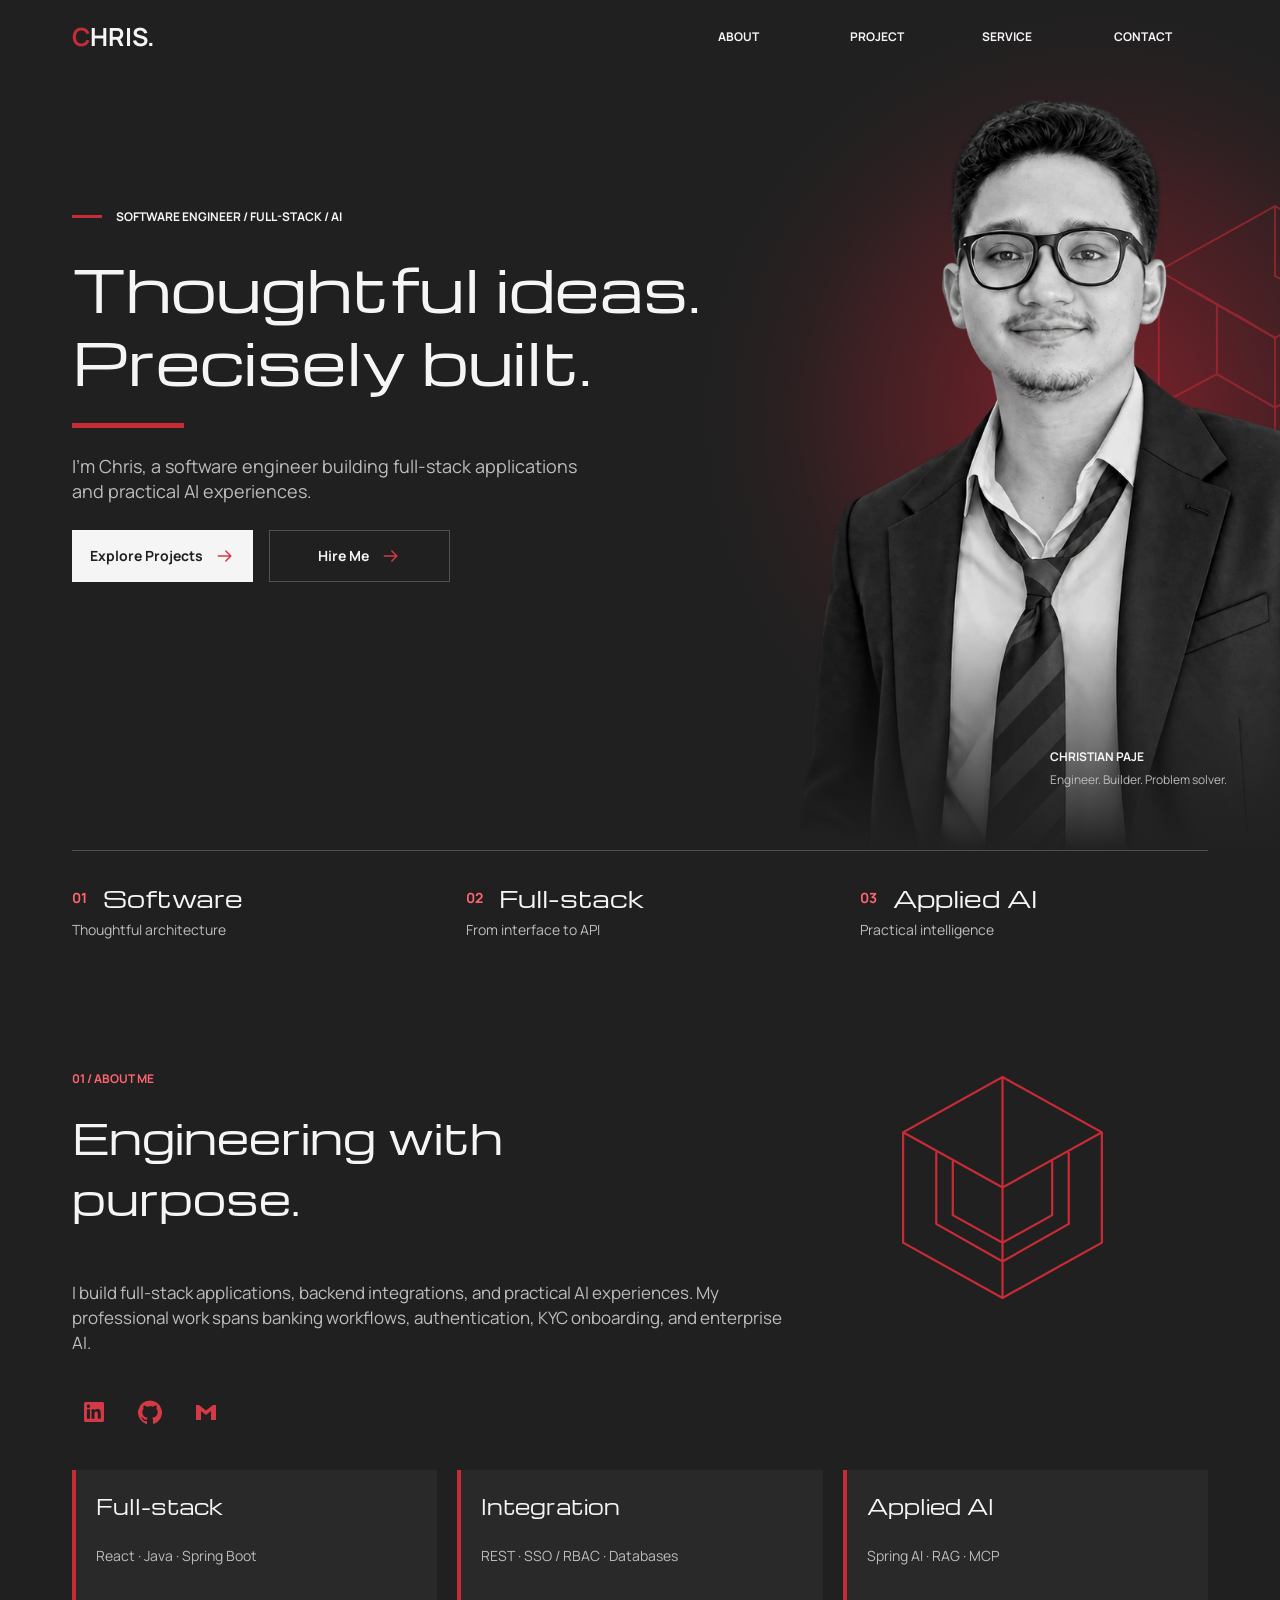
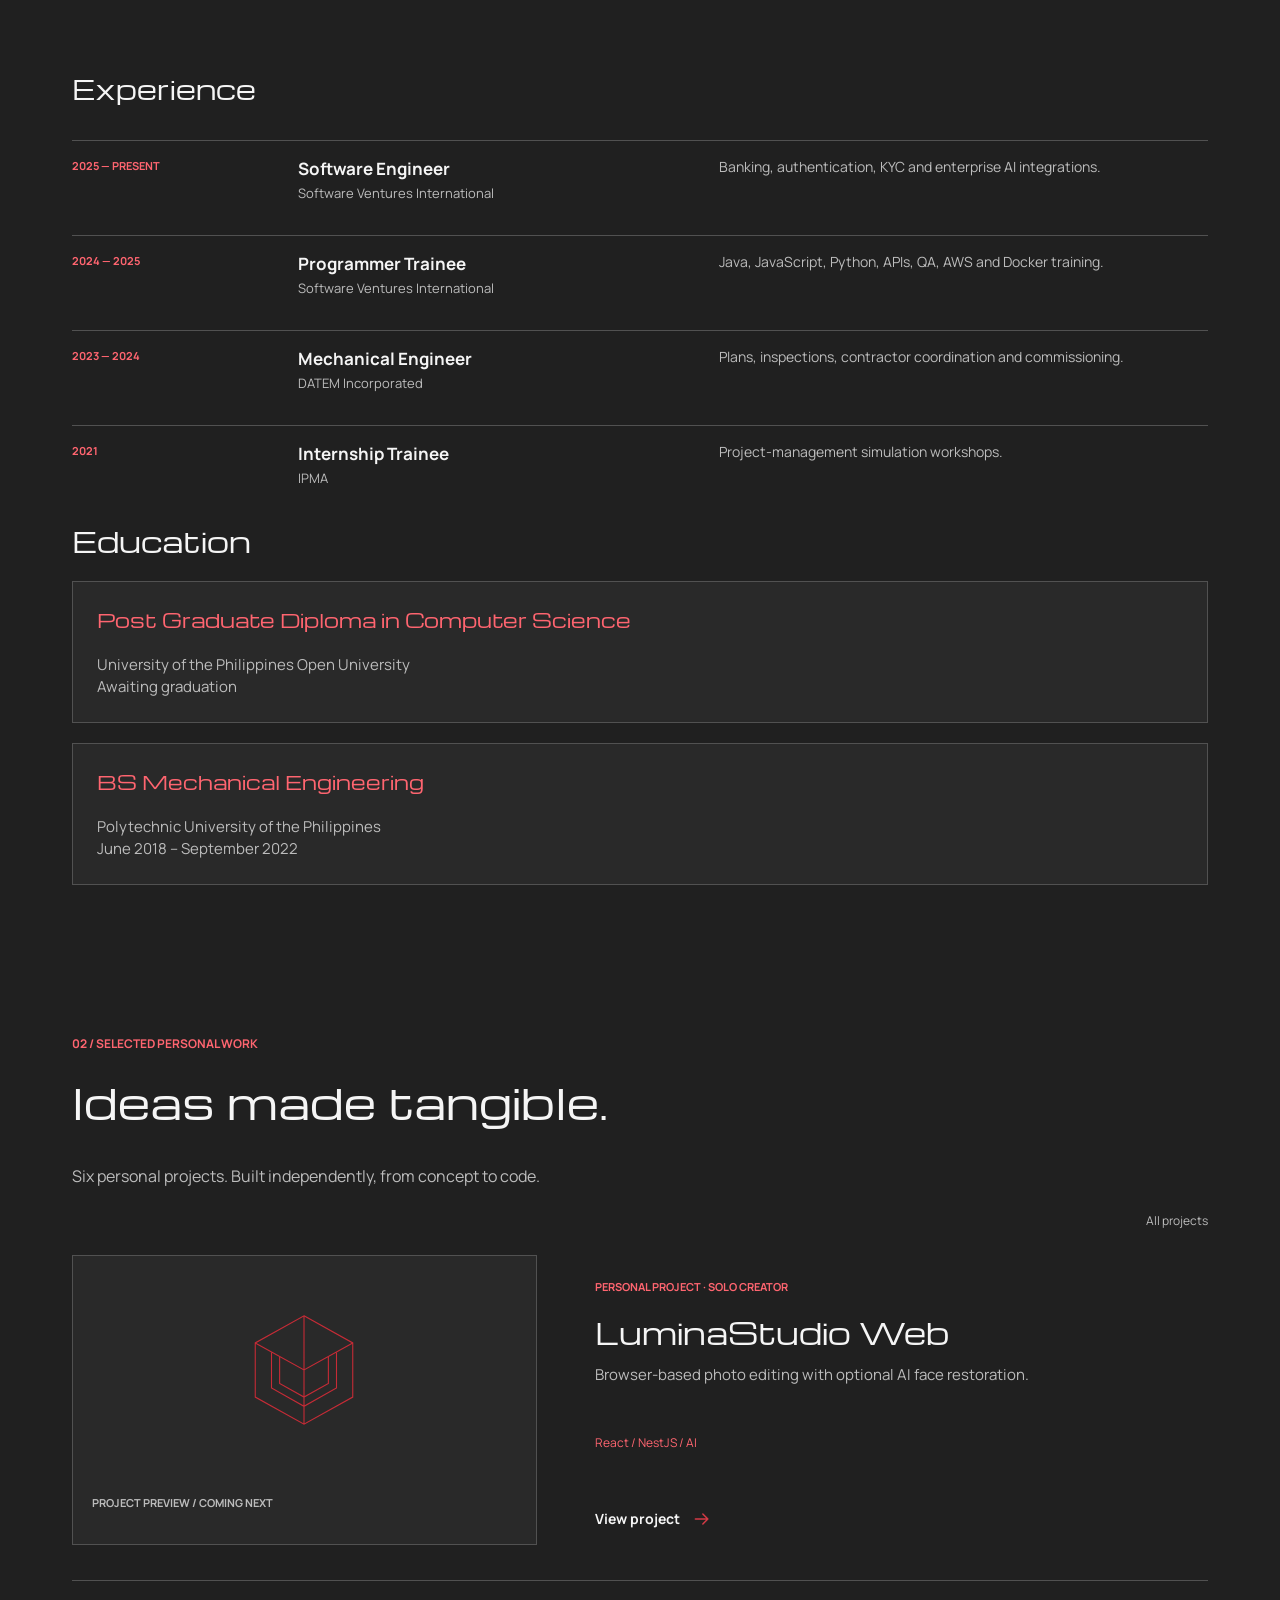
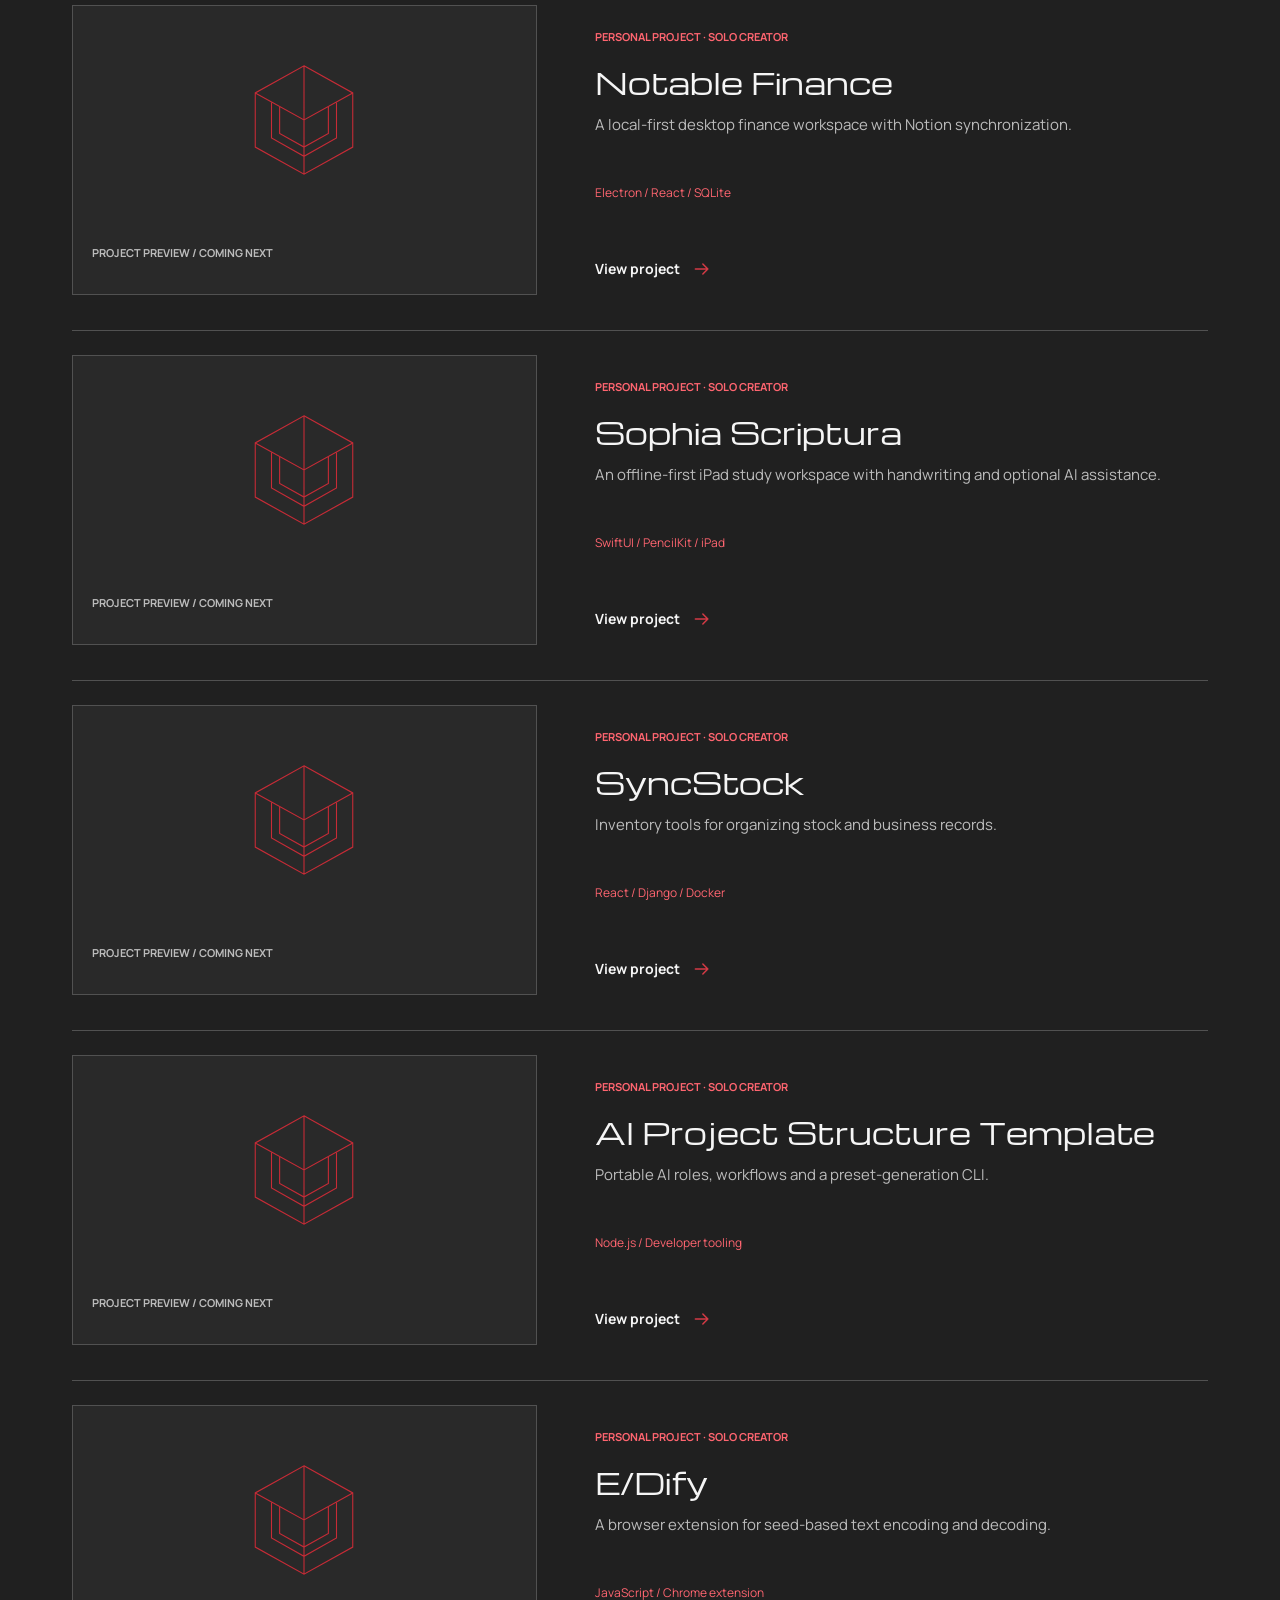
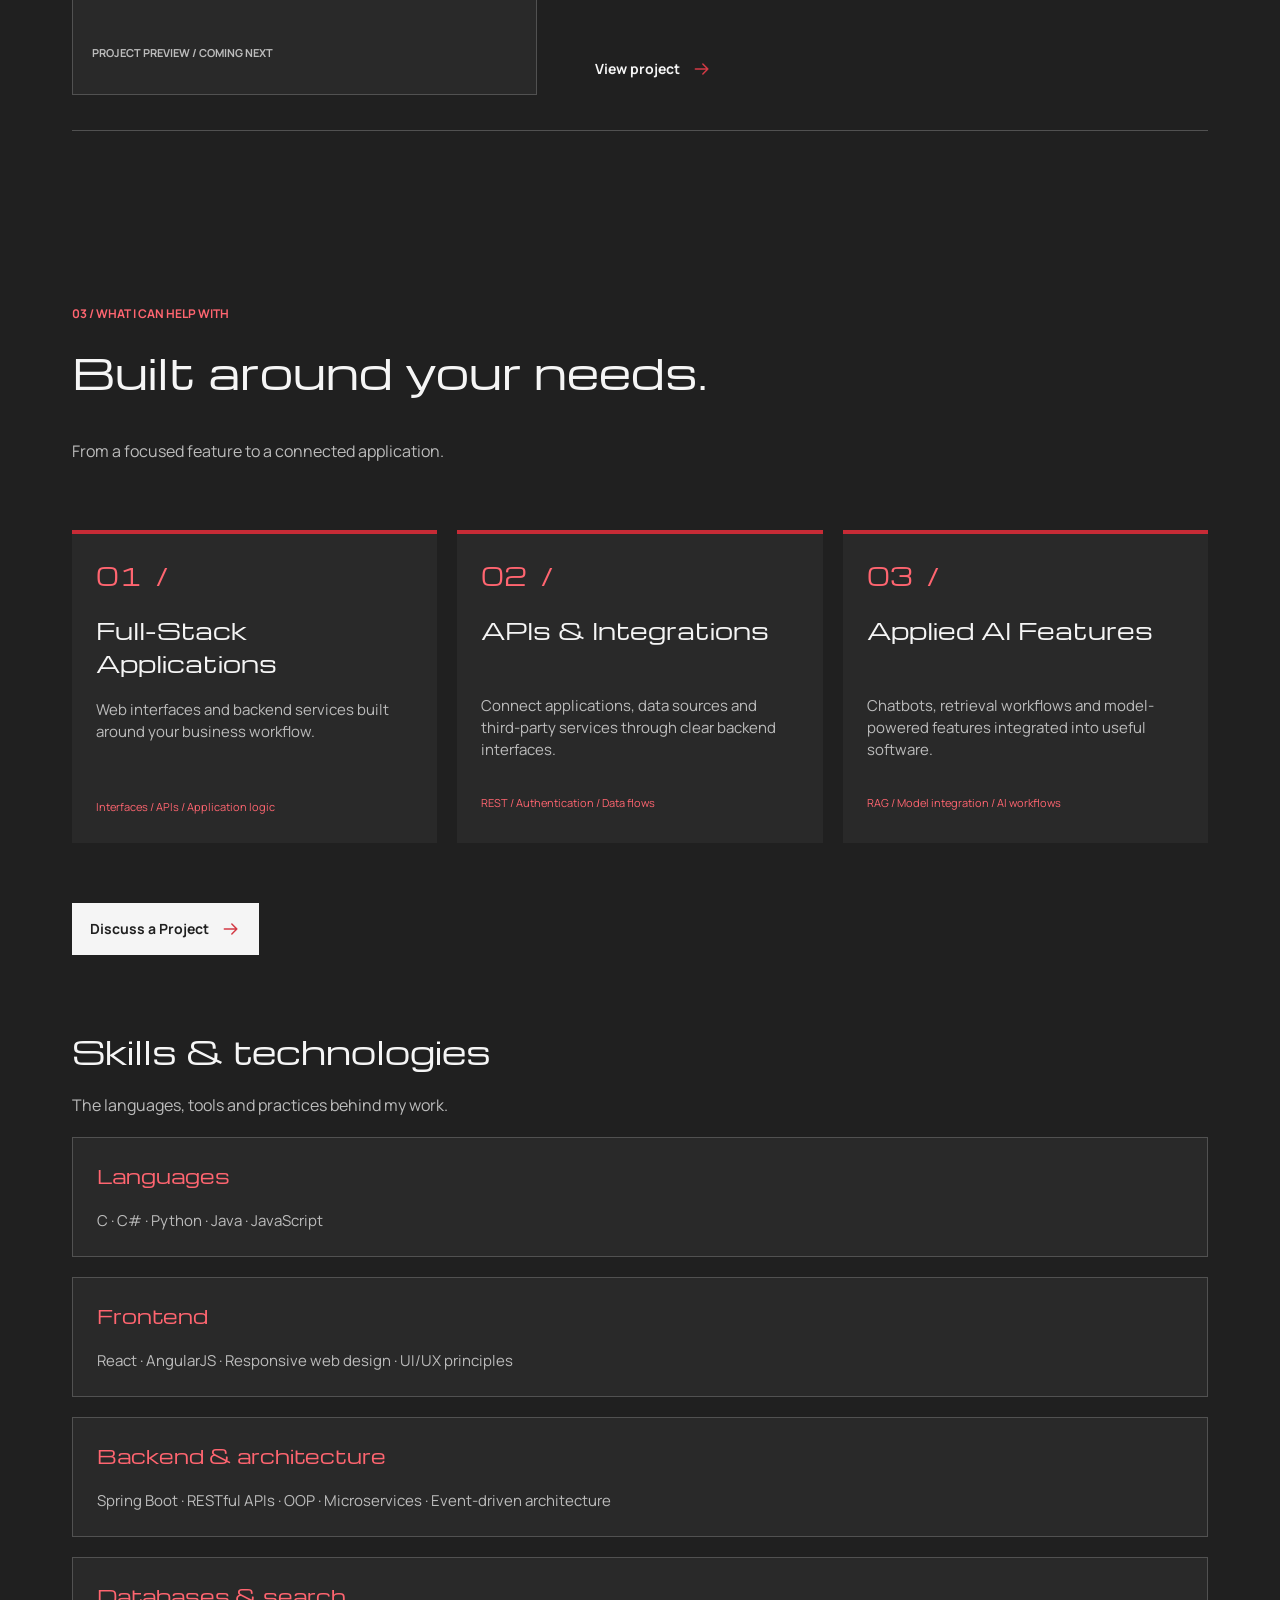
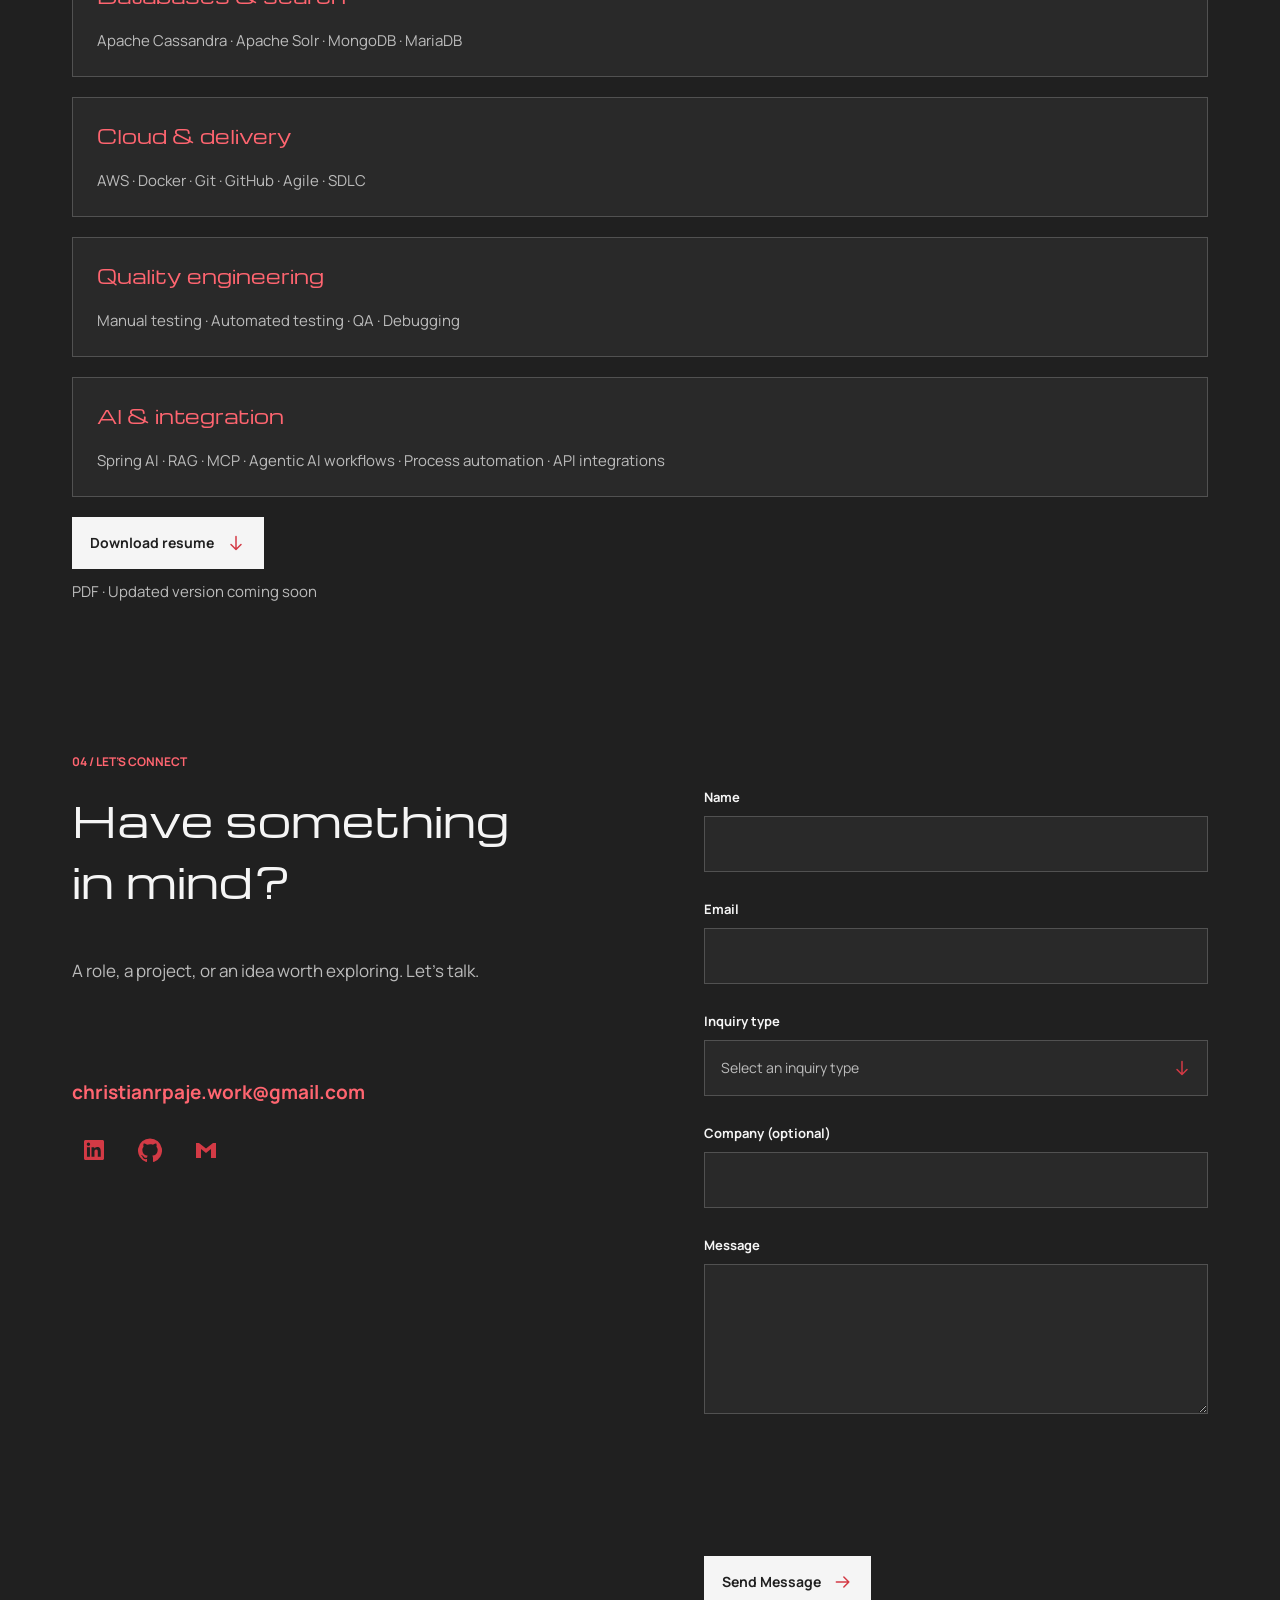
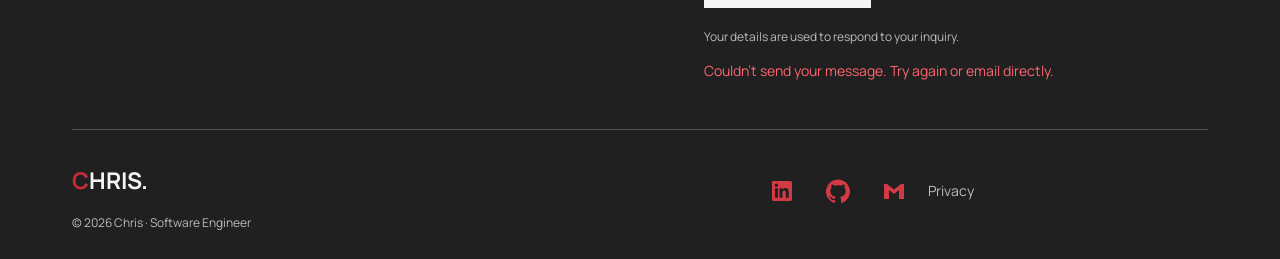
==== commit aac95414: "Publish portfolio from 9bb1b708d22adf19e5664f2f1bed88c6579886b4" ====
--- a/index.html
+++ b/index.html
@@ -1,3 +1,3 @@
-<!DOCTYPE html><html lang="en"><head><meta charSet="utf-8"/><link rel="preconnect" href="/" crossorigin=""/><meta name="viewport" content="width=device-width, initial-scale=1"/><link rel="preload" href="/media/chris-monochrome.webp" as="image" fetchPriority="high"/><link rel="stylesheet" href="/_next/static/chunks/1sm6o33mzjnzy.css" data-precedence="next"/><link rel="preload" as="script" fetchPriority="low" href="/_next/static/chunks/19wg2q9r2_sev.js"/><script src="/_next/static/chunks/1c0mhc5ebbn3y.js" async=""></script><script src="/_next/static/chunks/2khxl0v1q4i6n.js" async=""></script><script src="/_next/static/chunks/turbopack-3-ry682tkyiqk.js" async=""></script><script src="/_next/static/chunks/0umf92h1sb77c.js" async=""></script><script src="/_next/static/chunks/04us-7k6gb4d5.js" async=""></script><title>Chris — Software Engineer</title><meta name="description" content="Software engineering, full-stack applications and practical AI experiences by Chris."/><meta name="robots" content="index, follow"/><link rel="canonical" href="https://work-w-christianrpaje.me/"/><meta property="og:title" content="Chris — Software Engineer"/><meta property="og:description" content="Software engineering, full-stack applications and practical AI experiences by Chris."/><meta property="og:url" content="https://work-w-christianrpaje.me/"/><meta property="og:site_name" content="Chris — Software Engineer"/><meta property="og:type" content="website"/><meta name="twitter:card" content="summary"/><meta name="twitter:title" content="Chris — Software Engineer"/><meta name="twitter:description" content="Software engineering, full-stack applications and practical AI experiences by Chris."/><script src="/_next/static/chunks/0cz1d0mv5g_q7.js" noModule=""></script></head><body style="--background:#202020;--surface:#292929;--foreground:#F5F5F5;--muted:#BCBCBC;--decorative:#C72B36;--accent:#FF6570;--functional:#D33A45;--border:#515151;--primary-hover:#FFE4E6;--glow-inner:#A6222E;--glow-mid:#82202B;--desktop-gutter:72px;--mobile-gutter:24px;--card-gap:20px;--card-padding:24px;--control-height:52px;--hero-glow:radial-gradient(ellipse closest-side at center,rgba(166,34,46,0.7600) 0%,rgba(164,34,46,0.7400) 2.5%,rgba(163,34,46,0.7200) 5%,rgba(161,34,46,0.7000) 7.5%,rgba(159,34,45,0.6800) 10%,rgba(158,34,45,0.6600) 12.5%,rgba(156,33,45,0.6400) 15%,rgba(155,33,45,0.6200) 17.5%,rgba(153,33,45,0.6000) 20%,rgba(151,33,45,0.5800) 22.5%,rgba(150,33,45,0.5600) 25%,rgba(148,33,45,0.5400) 27.500000000000004%,rgba(146,33,44,0.5200) 30%,rgba(145,33,44,0.5000) 32.5%,rgba(143,33,44,0.4800) 35%,rgba(141,33,44,0.4600) 37.5%,rgba(140,33,44,0.4400) 40%,rgba(138,32,44,0.4200) 42.5%,rgba(137,32,44,0.4000) 45%,rgba(135,32,43,0.3800) 47.5%,rgba(133,32,43,0.3600) 50%,rgba(132,32,43,0.3400) 52.5%,rgba(130,32,43,0.3200) 55.00000000000001%,rgba(125,32,42,0.3022) 57.49999999999999%,rgba(119,32,42,0.2844) 60%,rgba(114,32,41,0.2667) 62.5%,rgba(108,32,41,0.2489) 65%,rgba(103,32,40,0.2311) 67.5%,rgba(97,32,39,0.2133) 70%,rgba(92,32,39,0.1956) 72.5%,rgba(86,32,38,0.1778) 75%,rgba(81,32,38,0.1600) 77.5%,rgba(76,32,37,0.1422) 80%,rgba(70,32,36,0.1244) 82.5%,rgba(65,32,36,0.1067) 85%,rgba(59,32,35,0.0889) 87.5%,rgba(54,32,34,0.0711) 90%,rgba(48,32,34,0.0533) 92.5%,rgba(43,32,33,0.0356) 95%,rgba(37,32,33,0.0178) 97.5%,rgba(32,32,32,0.0000) 100%)"><div hidden=""><!--$--><!--/$--></div><div class="site-frame"><a class="skip-link" href="#content">Skip to content</a><header class="site-header" data-scrolled="false" data-menu-open="false"><div class="header-inner"><a class="wordmark" href="/" aria-label="Chris — Home"><span>C</span>HRIS.</a><nav class="desktop-navigation" aria-label="Primary"><a href="/#about">ABOUT</a><a href="/#project">PROJECT</a><a href="/#service">SERVICE</a><a href="/#contact">CONTACT</a></nav><button class="menu-toggle" aria-expanded="false" aria-controls="mobile-navigation">MENU +</button></div><nav id="mobile-navigation" class="mobile-navigation" aria-label="Mobile" hidden=""><div class="mobile-menu-items"><div class="mobile-menu-item"><a href="/#about"><span>01</span>ABOUT</a></div><div class="mobile-menu-item"><a href="/#project"><span>02</span>PROJECT</a></div><div class="mobile-menu-item"><a href="/#service"><span>03</span>SERVICE</a></div><div class="mobile-menu-item"><a href="/#contact"><span>04</span>CONTACT</a></div><p>Let’s build something meaningful.</p></div></nav><noscript><nav class="no-script-navigation" aria-label="Primary"><a href="/#about">ABOUT</a><a href="/#project">PROJECT</a><a href="/#service">SERVICE</a><a href="/#contact">CONTACT</a></nav></noscript></header><main id="content" tabindex="-1"><section class="hero" aria-label="Chris"><div class="hero-stage"><div class="desktop-art" aria-hidden="true"><div class="hero-glow"></div><svg class="hero-wireframe" xmlns="http://www.w3.org/2000/svg" width="310" height="335.833" viewBox="0 0 240 260" aria-hidden="true"><g fill="none" stroke="currentColor" stroke-width="1.5"><path d="M120 28 210 78 210 182 120 232 30 182 30 78Z M30 78 120 130 210 78 M120 130V232 M120 28V82L166 108 M75 104V158L120 184 165 158V104 M30 182 75 158 M210 182 165 158"></path><path d="m45 87 75 43m-60-35 60 35m-45-26 45 26m-30-18 30 18"></path></g></svg></div><div class="hero-copy"><p class="hero-positioning"><span class="desktop-positioning">SOFTWARE ENGINEER / FULL-STACK / AI</span><span class="mobile-positioning">SOFTWARE / FULL-STACK / AI</span></p><h1><span class="desktop-headline"><span>Thoughtful ideas.</span><span>Precisely built.</span></span><span class="mobile-headline"><span>Thoughtful</span><span>ideas.</span><span>Precisely built.</span></span></h1><div class="hero-rule"></div><p class="hero-introduction">I’m Chris, a software engineer building full-stack applications and practical AI experiences.</p><div class="hero-actions"><a class="action" href="/#project">Explore Projects<svg width="20" height="20" viewBox="0 0 20 20" fill="none" aria-hidden="true" class="arrow-icon"><path d="M3.333 10h12.5m-5-5 5 5-5 5" stroke="currentColor" stroke-width="1.5" stroke-linecap="round" stroke-linejoin="round"></path></svg></a><a class="action action-secondary" href="/#contact">Hire Me<svg width="20" height="20" viewBox="0 0 20 20" fill="none" aria-hidden="true" class="arrow-icon"><path d="M3.333 10h12.5m-5-5 5 5-5 5" stroke="currentColor" stroke-width="1.5" stroke-linecap="round" stroke-linejoin="round"></path></svg></a></div></div><div class="hero-portrait"><div class="mobile-glow"></div><img src="/media/chris-monochrome.webp" alt="Chris in a suit and glasses" width="965" height="1630" fetchPriority="high"/><div class="portrait-fade"></div></div><div class="portrait-caption"><p>CHRISTIAN PAJE</p><p>Engineer. Builder. Problem solver.</p></div></div><div class="discipline-band"><div class="discipline"><div><span>01</span><h2>Software</h2></div><p>Thoughtful architecture</p></div><div class="discipline"><div><span>02</span><h2>Full-stack</h2></div><p>From interface to API</p></div><div class="discipline"><div><span>03</span><h2>Applied AI</h2></div><p>Practical intelligence</p></div></div></section><section class="portfolio-section about-section" id="about" aria-label="01 / ABOUT ME"><div class="section-heading"><p class="section-kicker">01 / ABOUT ME</p><h2>Engineering with
+<!DOCTYPE html><html lang="en"><head><meta charSet="utf-8"/><link rel="preconnect" href="/" crossorigin=""/><meta name="viewport" content="width=device-width, initial-scale=1"/><link rel="preload" href="/media/chris-monochrome.webp" as="image" fetchPriority="high"/><link rel="stylesheet" href="/_next/static/chunks/2469eafe0fqbe.css" data-precedence="next"/><link rel="preload" as="script" fetchPriority="low" href="/_next/static/chunks/19wg2q9r2_sev.js"/><script src="/_next/static/chunks/1c0mhc5ebbn3y.js" async=""></script><script src="/_next/static/chunks/2khxl0v1q4i6n.js" async=""></script><script src="/_next/static/chunks/turbopack-3-ry682tkyiqk.js" async=""></script><script src="/_next/static/chunks/0umf92h1sb77c.js" async=""></script><script src="/_next/static/chunks/04us-7k6gb4d5.js" async=""></script><title>Chris — Software Engineer</title><meta name="description" content="Software engineering, full-stack applications and practical AI experiences by Chris."/><meta name="robots" content="index, follow"/><link rel="canonical" href="https://work-w-christianrpaje.me/"/><meta property="og:title" content="Chris — Software Engineer"/><meta property="og:description" content="Software engineering, full-stack applications and practical AI experiences by Chris."/><meta property="og:url" content="https://work-w-christianrpaje.me/"/><meta property="og:site_name" content="Chris — Software Engineer"/><meta property="og:type" content="website"/><meta name="twitter:card" content="summary"/><meta name="twitter:title" content="Chris — Software Engineer"/><meta name="twitter:description" content="Software engineering, full-stack applications and practical AI experiences by Chris."/><script src="/_next/static/chunks/0cz1d0mv5g_q7.js" noModule=""></script></head><body style="--background:#202020;--surface:#292929;--foreground:#F5F5F5;--muted:#BCBCBC;--decorative:#C72B36;--accent:#FF6570;--functional:#D33A45;--border:#515151;--primary-hover:#FFE4E6;--glow-inner:#A6222E;--glow-mid:#82202B;--desktop-gutter:72px;--mobile-gutter:24px;--card-gap:20px;--card-padding:24px;--control-height:52px;--hero-glow:radial-gradient(ellipse closest-side at center,rgba(166,34,46,0.7600) 0%,rgba(164,34,46,0.7400) 2.5%,rgba(163,34,46,0.7200) 5%,rgba(161,34,46,0.7000) 7.5%,rgba(159,34,45,0.6800) 10%,rgba(158,34,45,0.6600) 12.5%,rgba(156,33,45,0.6400) 15%,rgba(155,33,45,0.6200) 17.5%,rgba(153,33,45,0.6000) 20%,rgba(151,33,45,0.5800) 22.5%,rgba(150,33,45,0.5600) 25%,rgba(148,33,45,0.5400) 27.500000000000004%,rgba(146,33,44,0.5200) 30%,rgba(145,33,44,0.5000) 32.5%,rgba(143,33,44,0.4800) 35%,rgba(141,33,44,0.4600) 37.5%,rgba(140,33,44,0.4400) 40%,rgba(138,32,44,0.4200) 42.5%,rgba(137,32,44,0.4000) 45%,rgba(135,32,43,0.3800) 47.5%,rgba(133,32,43,0.3600) 50%,rgba(132,32,43,0.3400) 52.5%,rgba(130,32,43,0.3200) 55.00000000000001%,rgba(125,32,42,0.3022) 57.49999999999999%,rgba(119,32,42,0.2844) 60%,rgba(114,32,41,0.2667) 62.5%,rgba(108,32,41,0.2489) 65%,rgba(103,32,40,0.2311) 67.5%,rgba(97,32,39,0.2133) 70%,rgba(92,32,39,0.1956) 72.5%,rgba(86,32,38,0.1778) 75%,rgba(81,32,38,0.1600) 77.5%,rgba(76,32,37,0.1422) 80%,rgba(70,32,36,0.1244) 82.5%,rgba(65,32,36,0.1067) 85%,rgba(59,32,35,0.0889) 87.5%,rgba(54,32,34,0.0711) 90%,rgba(48,32,34,0.0533) 92.5%,rgba(43,32,33,0.0356) 95%,rgba(37,32,33,0.0178) 97.5%,rgba(32,32,32,0.0000) 100%)"><div hidden=""><!--$--><!--/$--></div><div class="site-frame"><a class="skip-link" href="#content">Skip to content</a><header class="site-header" data-scrolled="false" data-menu-open="false"><div class="header-inner"><a class="wordmark" href="/" aria-label="Chris — Home"><span>C</span>HRIS.</a><nav class="desktop-navigation" aria-label="Primary"><a href="/#about">ABOUT</a><a href="/#project">PROJECT</a><a href="/#service">SERVICE</a><a href="/#contact">CONTACT</a></nav><button class="menu-toggle" aria-expanded="false" aria-controls="mobile-navigation">MENU +</button></div><nav id="mobile-navigation" class="mobile-navigation" aria-label="Mobile" hidden=""><div class="mobile-menu-items"><div class="mobile-menu-item"><a href="/#about"><span>01</span>ABOUT</a></div><div class="mobile-menu-item"><a href="/#project"><span>02</span>PROJECT</a></div><div class="mobile-menu-item"><a href="/#service"><span>03</span>SERVICE</a></div><div class="mobile-menu-item"><a href="/#contact"><span>04</span>CONTACT</a></div><p>Let’s build something meaningful.</p></div></nav><noscript><nav class="no-script-navigation" aria-label="Primary"><a href="/#about">ABOUT</a><a href="/#project">PROJECT</a><a href="/#service">SERVICE</a><a href="/#contact">CONTACT</a></nav></noscript></header><main id="content" tabindex="-1"><section class="hero" aria-label="Chris"><div class="hero-stage"><div class="desktop-art" aria-hidden="true"><div class="hero-glow"></div><svg class="hero-wireframe" xmlns="http://www.w3.org/2000/svg" width="310" height="335.833" viewBox="0 0 240 260" aria-hidden="true"><g fill="none" stroke="currentColor" stroke-width="1.5"><path d="M120 28 210 78 210 182 120 232 30 182 30 78Z M30 78 120 130 210 78 M120 130V232 M120 28V82L166 108 M75 104V158L120 184 165 158V104 M30 182 75 158 M210 182 165 158"></path><path d="m45 87 75 43m-60-35 60 35m-45-26 45 26m-30-18 30 18"></path></g></svg></div><div class="hero-copy"><p class="hero-positioning"><span class="desktop-positioning">SOFTWARE ENGINEER / FULL-STACK / AI</span><span class="mobile-positioning">SOFTWARE / FULL-STACK / AI</span></p><h1><span class="desktop-headline"><span>Thoughtful ideas.</span><span>Precisely built.</span></span><span class="mobile-headline"><span>Thoughtful</span><span>ideas.</span><span>Precisely built.</span></span></h1><div class="hero-rule"></div><p class="hero-introduction">I’m Chris, a software engineer building full-stack applications and practical AI experiences.</p><div class="hero-actions"><a class="action" href="/#project">Explore Projects<svg width="20" height="20" viewBox="0 0 20 20" fill="none" aria-hidden="true" class="arrow-icon"><path d="M3.333 10h12.5m-5-5 5 5-5 5" stroke="currentColor" stroke-width="1.5" stroke-linecap="round" stroke-linejoin="round"></path></svg></a><a class="action action-secondary" href="/#contact">Hire Me<svg width="20" height="20" viewBox="0 0 20 20" fill="none" aria-hidden="true" class="arrow-icon"><path d="M3.333 10h12.5m-5-5 5 5-5 5" stroke="currentColor" stroke-width="1.5" stroke-linecap="round" stroke-linejoin="round"></path></svg></a></div></div><div class="hero-portrait"><div class="mobile-glow"></div><img src="/media/chris-monochrome.webp" alt="Chris in a suit and glasses" width="965" height="1630" fetchPriority="high"/><div class="portrait-fade"></div></div><div class="portrait-caption"><p>CHRISTIAN PAJE</p><p>Engineer. Builder. Problem solver.</p></div></div><div class="discipline-band"><div class="discipline"><div><span>01</span><h2>Software</h2></div><p>Thoughtful architecture</p></div><div class="discipline"><div><span>02</span><h2>Full-stack</h2></div><p>From interface to API</p></div><div class="discipline"><div><span>03</span><h2>Applied AI</h2></div><p>Practical intelligence</p></div></div></section><section class="portfolio-section about-section" id="about" aria-label="01 / ABOUT ME"><div class="section-heading"><p class="section-kicker">01 / ABOUT ME</p><h2>Engineering with
 purpose.</h2></div><svg class="about-motif" xmlns="http://www.w3.org/2000/svg" width="240" height="240" viewBox="0 0 240 240" aria-hidden="true"><g fill="none" stroke="currentColor" stroke-width="2"><path d="m120 20 90 50v100l-90 50-90-50V70Zm0 0v100m-90-50 90 50 90-50m-90 50v100M60 88v65l60 34 60-34V88M75 96v49l45 25 45-25V96"></path></g></svg><p class="about-introduction">I build full-stack applications, backend integrations, and practical AI experiences. My professional work spans banking workflows, authentication, KYC onboarding, and enterprise AI.</p><div class="about-socials"><div class="social-links"><a href="https://www.linkedin.com/in/work-w-christian-paje/" aria-label="LinkedIn"><svg width="24" height="24" viewBox="0 0 24 24" aria-hidden="true" fill="currentColor"><path d="M20.45 2H3.55C2.69 2 2 2.68 2 3.52v16.96c0 .84.69 1.52 1.55 1.52h16.9c.86 0 1.55-.68 1.55-1.52V3.52c0-.84-.69-1.52-1.55-1.52ZM7.93 18.75H4.98V9.2h2.95v9.55ZM6.45 7.9a1.71 1.71 0 1 1 0-3.42 1.71 1.71 0 0 1 0 3.42Zm12.3 10.85H15.8V14.1c0-1.11-.02-2.54-1.55-2.54-1.55 0-1.79 1.21-1.79 2.46v4.73H9.51V9.2h2.83v1.3h.04c.39-.74 1.36-1.53 2.8-1.53 3 0 3.57 1.97 3.57 4.53v5.25Z"></path></svg></a><a href="https://github.com/work-w-chrstnrpj" aria-label="GitHub"><svg width="24" height="24" viewBox="0 0 24 24" aria-hidden="true" fill="currentColor"><path d="M12 .5a12 12 0 0 0-3.793 23.385c.6.111.82-.261.82-.577v-2.234c-3.338.726-4.043-1.416-4.043-1.416-.546-1.387-1.333-1.756-1.333-1.756-1.09-.745.083-.729.083-.729 1.205.085 1.839 1.237 1.839 1.237 1.07 1.834 2.807 1.304 3.492.997.108-.775.419-1.305.762-1.605-2.665-.303-5.467-1.333-5.467-5.931 0-1.31.469-2.381 1.236-3.221-.124-.303-.536-1.524.117-3.176 0 0 1.008-.323 3.301 1.23A11.5 11.5 0 0 1 12 6.3c1.02.005 2.047.138 3.006.404 2.291-1.553 3.297-1.23 3.297-1.23.655 1.652.243 2.873.119 3.176.77.84 1.235 1.911 1.235 3.221 0 4.61-2.807 5.625-5.479 5.922.43.372.823 1.102.823 2.222v3.293c0 .319.216.694.825.576A12 12 0 0 0 12 .5Z"></path></svg></a><a href="mailto:christianrpaje.work@gmail.com" aria-label="Email Chris"><svg width="24" height="24" viewBox="0 0 24 24" aria-hidden="true" fill="currentColor"><path d="M2 5h3l7 5.5L19 5h3v15h-5V11l-5 4-5-4v9H2Z"></path></svg></a></div></div><div class="expertise-grid"><article class="expertise-card"><h3>Full-stack</h3><p>React · Java · Spring Boot</p></article><article class="expertise-card"><h3>Integration</h3><p>REST · SSO / RBAC · Databases</p></article><article class="expertise-card"><h3>Applied AI</h3><p>Spring AI · RAG · MCP</p></article></div><div class="experience-block"><h3>Experience</h3><div class="experience-list"><article class="experience-row"><p class="experience-date">2025 — PRESENT</p><div class="experience-position"><h4>Software Engineer</h4><p>Software Ventures International</p></div><div class="experience-summary"><p>Banking, authentication, KYC and enterprise AI integrations.</p></div></article><article class="experience-row"><p class="experience-date">2024 — 2025</p><div class="experience-position"><h4>Programmer Trainee</h4><p>Software Ventures International</p></div><div class="experience-summary"><p>Java, JavaScript, Python, APIs, QA, AWS and Docker training.</p></div></article><article class="experience-row"><p class="experience-date">2023 — 2024</p><div class="experience-position"><h4>Mechanical Engineer</h4><p>DATEM Incorporated</p></div><div class="experience-summary"><p>Plans, inspections, contractor coordination and commissioning.</p></div></article><article class="experience-row"><p class="experience-date">2021</p><div class="experience-position"><h4>Internship Trainee</h4><p>IPMA</p></div><div class="experience-summary"><p>Project-management simulation workshops.</p></div></article></div></div><div class="education-block"><h3>Education</h3><div class="education-list"><article class="education-card" data-status="awaiting-graduation"><h4>Post Graduate Diploma in Computer Science</h4><p>University of the Philippines Open University<br/>Awaiting graduation</p></article><article class="education-card" data-status="completed"><h4>BS Mechanical Engineering</h4><p>Polytechnic University of the Philippines<br/>June 2018 – September 2022</p></article></div></div></section><section class="portfolio-section projects-section" id="project" aria-label="02 / SELECTED PERSONAL WORK"><div class="section-heading"><p class="section-kicker">02 / SELECTED PERSONAL WORK</p><h2>Ideas made tangible.</h2></div><p class="project-lead">Six personal projects. Built independently, from concept to code.</p><div class="project-list"><article class="project-row" data-slug="lumina-studio" data-featured="true"><div class="project-media"><svg class="" xmlns="http://www.w3.org/2000/svg" width="240" height="240" viewBox="0 0 240 240" aria-hidden="true"><g fill="none" stroke="currentColor" stroke-width="2"><path d="m120 20 90 50v100l-90 50-90-50V70Zm0 0v100m-90-50 90 50 90-50m-90 50v100M60 88v65l60 34 60-34V88M75 96v49l45 25 45-25V96"></path></g></svg><p>PROJECT PREVIEW / COMING NEXT</p></div><div class="project-copy"><p class="project-attribution">PERSONAL PROJECT · SOLO CREATOR</p><h3>LuminaStudio Web</h3><p class="project-summary">Browser-based photo editing with optional AI face restoration.</p><p class="project-stack">React / NestJS / AI</p><a class="project-action" href="/projects/lumina-studio/">View project<svg width="20" height="20" viewBox="0 0 20 20" fill="none" aria-hidden="true" class="arrow-icon"><path d="M3.333 10h12.5m-5-5 5 5-5 5" stroke="currentColor" stroke-width="1.5" stroke-linecap="round" stroke-linejoin="round"></path></svg></a></div></article><article class="project-row" data-slug="notable-finance" data-featured="true"><div class="project-media"><svg class="" xmlns="http://www.w3.org/2000/svg" width="240" height="240" viewBox="0 0 240 240" aria-hidden="true"><g fill="none" stroke="currentColor" stroke-width="2"><path d="m120 20 90 50v100l-90 50-90-50V70Zm0 0v100m-90-50 90 50 90-50m-90 50v100M60 88v65l60 34 60-34V88M75 96v49l45 25 45-25V96"></path></g></svg><p>PROJECT PREVIEW / COMING NEXT</p></div><div class="project-copy"><p class="project-attribution">PERSONAL PROJECT · SOLO CREATOR</p><h3>Notable Finance</h3><p class="project-summary">A local-first desktop finance workspace with Notion synchronization.</p><p class="project-stack">Electron / React / SQLite</p><a class="project-action" href="/projects/notable-finance/">View project<svg width="20" height="20" viewBox="0 0 20 20" fill="none" aria-hidden="true" class="arrow-icon"><path d="M3.333 10h12.5m-5-5 5 5-5 5" stroke="currentColor" stroke-width="1.5" stroke-linecap="round" stroke-linejoin="round"></path></svg></a></div></article><article class="project-row" data-slug="sophia-scriptura" data-featured="true"><div class="project-media"><svg class="" xmlns="http://www.w3.org/2000/svg" width="240" height="240" viewBox="0 0 240 240" aria-hidden="true"><g fill="none" stroke="currentColor" stroke-width="2"><path d="m120 20 90 50v100l-90 50-90-50V70Zm0 0v100m-90-50 90 50 90-50m-90 50v100M60 88v65l60 34 60-34V88M75 96v49l45 25 45-25V96"></path></g></svg><p>PROJECT PREVIEW / COMING NEXT</p></div><div class="project-copy"><p class="project-attribution">PERSONAL PROJECT · SOLO CREATOR</p><h3>Sophia Scriptura</h3><p class="project-summary">An offline-first iPad study workspace with handwriting and optional AI assistance.</p><p class="project-stack">SwiftUI / PencilKit / iPad</p><a class="project-action" href="/projects/sophia-scriptura/">View project<svg width="20" height="20" viewBox="0 0 20 20" fill="none" aria-hidden="true" class="arrow-icon"><path d="M3.333 10h12.5m-5-5 5 5-5 5" stroke="currentColor" stroke-width="1.5" stroke-linecap="round" stroke-linejoin="round"></path></svg></a></div></article><article class="project-row" data-slug="syncstock" data-featured="false"><div class="project-media"><svg class="" xmlns="http://www.w3.org/2000/svg" width="240" height="240" viewBox="0 0 240 240" aria-hidden="true"><g fill="none" stroke="currentColor" stroke-width="2"><path d="m120 20 90 50v100l-90 50-90-50V70Zm0 0v100m-90-50 90 50 90-50m-90 50v100M60 88v65l60 34 60-34V88M75 96v49l45 25 45-25V96"></path></g></svg><p>PROJECT PREVIEW / COMING NEXT</p></div><div class="project-copy"><p class="project-attribution">PERSONAL PROJECT · SOLO CREATOR</p><h3>SyncStock</h3><p class="project-summary">Inventory tools for organizing stock and business records.</p><p class="project-stack">React / Django / Docker</p><a class="project-action" href="/projects/syncstock/">View project<svg width="20" height="20" viewBox="0 0 20 20" fill="none" aria-hidden="true" class="arrow-icon"><path d="M3.333 10h12.5m-5-5 5 5-5 5" stroke="currentColor" stroke-width="1.5" stroke-linecap="round" stroke-linejoin="round"></path></svg></a></div></article><article class="project-row" data-slug="ai-project-template" data-featured="false"><div class="project-media"><svg class="" xmlns="http://www.w3.org/2000/svg" width="240" height="240" viewBox="0 0 240 240" aria-hidden="true"><g fill="none" stroke="currentColor" stroke-width="2"><path d="m120 20 90 50v100l-90 50-90-50V70Zm0 0v100m-90-50 90 50 90-50m-90 50v100M60 88v65l60 34 60-34V88M75 96v49l45 25 45-25V96"></path></g></svg><p>PROJECT PREVIEW / COMING NEXT</p></div><div class="project-copy"><p class="project-attribution">PERSONAL PROJECT · SOLO CREATOR</p><h3>AI Project Structure Template</h3><p class="project-summary">Portable AI roles, workflows and a preset-generation CLI.</p><p class="project-stack">Node.js / Developer tooling</p><a class="project-action" href="/projects/ai-project-template/">View project<svg width="20" height="20" viewBox="0 0 20 20" fill="none" aria-hidden="true" class="arrow-icon"><path d="M3.333 10h12.5m-5-5 5 5-5 5" stroke="currentColor" stroke-width="1.5" stroke-linecap="round" stroke-linejoin="round"></path></svg></a></div></article><article class="project-row" data-slug="edify" data-featured="false"><div class="project-media"><svg class="" xmlns="http://www.w3.org/2000/svg" width="240" height="240" viewBox="0 0 240 240" aria-hidden="true"><g fill="none" stroke="currentColor" stroke-width="2"><path d="m120 20 90 50v100l-90 50-90-50V70Zm0 0v100m-90-50 90 50 90-50m-90 50v100M60 88v65l60 34 60-34V88M75 96v49l45 25 45-25V96"></path></g></svg><p>PROJECT PREVIEW / COMING NEXT</p></div><div class="project-copy"><p class="project-attribution">PERSONAL PROJECT · SOLO CREATOR</p><h3>E/Dify</h3><p class="project-summary">A browser extension for seed-based text encoding and decoding.</p><p class="project-stack">JavaScript / Chrome extension</p><a class="project-action" href="/projects/edify/">View project<svg width="20" height="20" viewBox="0 0 20 20" fill="none" aria-hidden="true" class="arrow-icon"><path d="M3.333 10h12.5m-5-5 5 5-5 5" stroke="currentColor" stroke-width="1.5" stroke-linecap="round" stroke-linejoin="round"></path></svg></a></div></article></div></section><section class="portfolio-section services-section" id="service" aria-label="03 / WHAT I CAN HELP WITH"><div class="section-heading"><p class="section-kicker">03 / WHAT I CAN HELP WITH</p><h2>Built around your needs.</h2></div><p class="service-lead">From a focused feature to a connected application.</p><div class="services-grid"><article class="service-card" data-icon="fullstack"><p class="service-index">01<!-- -->  /</p><h3>Full-Stack Applications</h3><p class="service-description">Web interfaces and backend services built around your business workflow.</p><p class="service-scope">Interfaces / APIs / Application logic</p></article><article class="service-card" data-icon="integration"><p class="service-index">02<!-- -->  /</p><h3>APIs &amp; Integrations</h3><p class="service-description">Connect applications, data sources and third-party services through clear backend interfaces.</p><p class="service-scope">REST / Authentication / Data flows</p></article><article class="service-card" data-icon="ai"><p class="service-index">03<!-- -->  /</p><h3>Applied AI Features</h3><p class="service-description">Chatbots, retrieval workflows and model-powered features integrated into useful software.</p><p class="service-scope">RAG / Model integration / AI workflows</p></article></div><div class="service-cta"><a class="action" href="/#contact">Discuss a Project<svg width="20" height="20" viewBox="0 0 20 20" fill="none" aria-hidden="true" class="arrow-icon"><path d="M3.333 10h12.5m-5-5 5 5-5 5" stroke="currentColor" stroke-width="1.5" stroke-linecap="round" stroke-linejoin="round"></path></svg></a></div><div class="skills-block"><h3>Skills &amp; technologies</h3><p class="skills-lead">The languages, tools and practices behind my work.</p><div class="skills-list"><article class="skill-card"><h4>Languages</h4><p>C · C# · Python · Java · JavaScript</p></article><article class="skill-card"><h4>Frontend</h4><p>React · AngularJS · Responsive web design · UI/UX principles</p></article><article class="skill-card"><h4>Backend &amp; architecture</h4><p>Spring Boot · RESTful APIs · OOP · Microservices · Event-driven architecture</p></article><article class="skill-card"><h4>Databases &amp; search</h4><p>Apache Cassandra · Apache Solr · MongoDB · MariaDB</p></article><article class="skill-card"><h4>Cloud &amp; delivery</h4><p>AWS · Docker · Git · GitHub · Agile · SDLC</p></article><article class="skill-card"><h4>Quality engineering</h4><p>Manual testing · Automated testing · QA · Debugging</p></article><article class="skill-card"><h4>AI &amp; integration</h4><p>Spring AI · RAG · MCP · Agentic AI workflows · Process automation · API integrations</p></article></div><div class="resume-action"><button class="action" type="button" disabled="" aria-describedby="resume-note">Download resume<svg width="20" height="20" viewBox="0 0 20 20" fill="none" aria-hidden="true" class="arrow-icon"><path d="M10 3.5v13m-5-5 5 5 5-5" stroke="currentColor" stroke-width="1.5" stroke-linecap="round" stroke-linejoin="round"></path></svg></button><p id="resume-note">PDF · Updated version coming soon</p></div></div></section><section class="portfolio-section contact-section" id="contact" aria-label="04 / LET’S CONNECT"><div class="contact-overview"><div class="section-heading"><p class="section-kicker">04 / LET’S CONNECT</p><h2>Have something
-in mind?</h2></div><p class="contact-invitation">A role, a project, or an idea worth exploring. Let’s talk.</p><a class="contact-email" href="mailto:christianrpaje.work@gmail.com">christianrpaje.work@gmail.com</a><div class="contact-socials"><div class="social-links"><a href="https://www.linkedin.com/in/work-w-christian-paje/" aria-label="LinkedIn"><svg width="24" height="24" viewBox="0 0 24 24" aria-hidden="true" fill="currentColor"><path d="M20.45 2H3.55C2.69 2 2 2.68 2 3.52v16.96c0 .84.69 1.52 1.55 1.52h16.9c.86 0 1.55-.68 1.55-1.52V3.52c0-.84-.69-1.52-1.55-1.52ZM7.93 18.75H4.98V9.2h2.95v9.55ZM6.45 7.9a1.71 1.71 0 1 1 0-3.42 1.71 1.71 0 0 1 0 3.42Zm12.3 10.85H15.8V14.1c0-1.11-.02-2.54-1.55-2.54-1.55 0-1.79 1.21-1.79 2.46v4.73H9.51V9.2h2.83v1.3h.04c.39-.74 1.36-1.53 2.8-1.53 3 0 3.57 1.97 3.57 4.53v5.25Z"></path></svg></a><a href="https://github.com/work-w-chrstnrpj" aria-label="GitHub"><svg width="24" height="24" viewBox="0 0 24 24" aria-hidden="true" fill="currentColor"><path d="M12 .5a12 12 0 0 0-3.793 23.385c.6.111.82-.261.82-.577v-2.234c-3.338.726-4.043-1.416-4.043-1.416-.546-1.387-1.333-1.756-1.333-1.756-1.09-.745.083-.729.083-.729 1.205.085 1.839 1.237 1.839 1.237 1.07 1.834 2.807 1.304 3.492.997.108-.775.419-1.305.762-1.605-2.665-.303-5.467-1.333-5.467-5.931 0-1.31.469-2.381 1.236-3.221-.124-.303-.536-1.524.117-3.176 0 0 1.008-.323 3.301 1.23A11.5 11.5 0 0 1 12 6.3c1.02.005 2.047.138 3.006.404 2.291-1.553 3.297-1.23 3.297-1.23.655 1.652.243 2.873.119 3.176.77.84 1.235 1.911 1.235 3.221 0 4.61-2.807 5.625-5.479 5.922.43.372.823 1.102.823 2.222v3.293c0 .319.216.694.825.576A12 12 0 0 0 12 .5Z"></path></svg></a><a href="mailto:christianrpaje.work@gmail.com" aria-label="Email Chris"><svg width="24" height="24" viewBox="0 0 24 24" aria-hidden="true" fill="currentColor"><path d="M2 5h3l7 5.5L19 5h3v15h-5V11l-5 4-5-4v9H2Z"></path></svg></a></div></div></div><form class="contact-form" noValidate="" aria-busy="false"><div class="contact-field"><label for="contact-name">Name</label><input id="contact-name" autoComplete="name" maxLength="100" required="" aria-invalid="false" name="name"/></div><div class="contact-field"><label for="contact-email">Email</label><input id="contact-email" type="email" autoComplete="email" maxLength="254" required="" aria-invalid="false" name="email"/></div><div class="contact-field"><label for="contact-inquiry">Inquiry type</label><div class="select-wrap"><select id="contact-inquiry" name="inquiry" required="" aria-invalid="false"><option value="" disabled="" selected="">Select an inquiry type</option><option value="employment">Employment</option><option value="project">Project</option><option value="other">Other</option></select><svg width="20" height="20" viewBox="0 0 20 20" fill="none" aria-hidden="true" class="arrow-icon"><path d="M10 3.5v13m-5-5 5 5 5-5" stroke="currentColor" stroke-width="1.5" stroke-linecap="round" stroke-linejoin="round"></path></svg></div></div><div class="contact-field"><label for="contact-company">Company (optional)</label><input id="contact-company" autoComplete="organization" maxLength="100" aria-invalid="false" name="company"/></div><div class="contact-field contact-message"><label for="contact-message">Message</label><textarea id="contact-message" name="message" minLength="20" maxLength="5000" required="" aria-invalid="false"></textarea></div><input class="honeypot" type="text" tabindex="-1" autoComplete="off" aria-hidden="true" name="botcheck"/><div class="captcha-slot"><!--$!--><template data-dgst=""></template><!--/$--></div><button class="action contact-submit" type="submit" disabled="">Send Message<svg width="20" height="20" viewBox="0 0 20 20" fill="none" aria-hidden="true" class="arrow-icon"><path d="M3.333 10h12.5m-5-5 5 5-5 5" stroke="currentColor" stroke-width="1.5" stroke-linecap="round" stroke-linejoin="round"></path></svg></button><noscript><p class="form-no-script">The contact form is not available yet. Please use email or a profile link.</p></noscript><p class="form-privacy">Your details are used to respond to your inquiry.</p><p class="form-status" role="status" aria-live="polite"></p></form></section></main><footer class="site-footer"><div class="footer-rule"></div><a class="wordmark" href="/" aria-label="Chris — Home"><span>C</span>HRIS.</a><p class="footer-copyright">© <!-- -->2026<!-- --> <!-- -->Chris<!-- --> · <!-- -->Software Engineer</p><div class="footer-links"><div class="social-links"><a href="https://www.linkedin.com/in/work-w-christian-paje/" aria-label="LinkedIn"><svg width="24" height="24" viewBox="0 0 24 24" aria-hidden="true" fill="currentColor"><path d="M20.45 2H3.55C2.69 2 2 2.68 2 3.52v16.96c0 .84.69 1.52 1.55 1.52h16.9c.86 0 1.55-.68 1.55-1.52V3.52c0-.84-.69-1.52-1.55-1.52ZM7.93 18.75H4.98V9.2h2.95v9.55ZM6.45 7.9a1.71 1.71 0 1 1 0-3.42 1.71 1.71 0 0 1 0 3.42Zm12.3 10.85H15.8V14.1c0-1.11-.02-2.54-1.55-2.54-1.55 0-1.79 1.21-1.79 2.46v4.73H9.51V9.2h2.83v1.3h.04c.39-.74 1.36-1.53 2.8-1.53 3 0 3.57 1.97 3.57 4.53v5.25Z"></path></svg></a><a href="https://github.com/work-w-chrstnrpj" aria-label="GitHub"><svg width="24" height="24" viewBox="0 0 24 24" aria-hidden="true" fill="currentColor"><path d="M12 .5a12 12 0 0 0-3.793 23.385c.6.111.82-.261.82-.577v-2.234c-3.338.726-4.043-1.416-4.043-1.416-.546-1.387-1.333-1.756-1.333-1.756-1.09-.745.083-.729.083-.729 1.205.085 1.839 1.237 1.839 1.237 1.07 1.834 2.807 1.304 3.492.997.108-.775.419-1.305.762-1.605-2.665-.303-5.467-1.333-5.467-5.931 0-1.31.469-2.381 1.236-3.221-.124-.303-.536-1.524.117-3.176 0 0 1.008-.323 3.301 1.23A11.5 11.5 0 0 1 12 6.3c1.02.005 2.047.138 3.006.404 2.291-1.553 3.297-1.23 3.297-1.23.655 1.652.243 2.873.119 3.176.77.84 1.235 1.911 1.235 3.221 0 4.61-2.807 5.625-5.479 5.922.43.372.823 1.102.823 2.222v3.293c0 .319.216.694.825.576A12 12 0 0 0 12 .5Z"></path></svg></a><a href="mailto:christianrpaje.work@gmail.com" aria-label="Email Chris"><svg width="24" height="24" viewBox="0 0 24 24" aria-hidden="true" fill="currentColor"><path d="M2 5h3l7 5.5L19 5h3v15h-5V11l-5 4-5-4v9H2Z"></path></svg></a></div><a href="/privacy/">Privacy</a></div></footer></div><!--$--><!--/$--><script id="_R_">(globalThis["TURBOPACK"] || (globalThis["TURBOPACK"] = [])).push({"otherChunks":["static/chunks/19wg2q9r2_sev.js","static/chunks/1c0mhc5ebbn3y.js","static/chunks/2khxl0v1q4i6n.js"],"runtimeModuleIds":[94553]});</script><script src="/_next/static/chunks/19wg2q9r2_sev.js" async=""></script><script>(self.__next_f=self.__next_f||[]).push([0])</script><script>self.__next_f.push([1,"1:\"$Sreact.fragment\"\n3:\"/_next/static/chunks/0umf92h1sb77c.js\"\n4:I[39756,[\"$3\"],\"default\"]\n5:I[37457,[\"$3\"],\"default\"]\n6:\"/_next/static/chunks/04us-7k6gb4d5.js\"\n7:I[25917,[\"$3\",\"$6\"],\"Header\"]\nd:I[68027,[\"$3\"],\"default\",1]\n:HL[\"/_next/static/chunks/1sm6o33mzjnzy.css\",\"style\"]\n:HC[\"/\",\"\"]\n2:T4c4,radial-gradient(ellipse closest-side at center,rgba(166,34,46,0.7600) 0%,rgba(164,34,46,0.7400) 2.5%,rgba(163,34,46,0.7200) 5%,rgba(161,34,46,0.7000) 7.5%,rgba(159,34,45,0.6800) 10%,rgba(158,34,45,0.6600) 12.5%,rgba(156,33,45,0.6400) 15%,rgba(155,33,45,0.6200) 17.5%,rgba(153,33,45,0.6000) 20%,rgba(151,33,45,0.5800) 22.5%,rgba(150,33,45,0.5600) 25%,rgba(148,33,45,0.5400) 27.500000000000004%,rgba(146,33,44,0.5200) 30%,rgba(145,33,44,0.5000) 32.5%,rgba(143,33,44,0.4800) 35%,rgba(141,33,44,0.4600) 37.5%,rgba(140,33,44,0.4400) 40%,rgba(138,32,44,0.4200) 42.5%,rgba(137,32,44,0.4000) 45%,rgba(135,32,43,0.3800) 47.5%,rgba(133,32,43,0.3600) 50%,rgba(132,32,43,0.3400) 52.5%,rgba(130,32,43,0.3200) 55.00000000000001%,rgba(125,32,42,0.3022) 57.49999999999999%,rgba(119,32,42,0.2844) 60%,rgba(114,32,41,0.2667) 62.5%,rgba(108,32,41,0.2489) 65%,rgba(103,32,40,0.2311) 67.5%,rgba(97,32,39,0.2133) 70%,rgba(92,32,39,0.1956) 72.5%,rgba(86,32,38,0.1778) 75%,rgba(81,32,38,0.1600) 77.5%,rgba(76,32,37,0.1422) 80%,rgba(70,32,36,0.1244) 82.5%,rgba(65,32,36,0.1067) 85%,rgba(59,32,35,0.0889) 87.5%,rgba(54,32,34,0.0711) 90%,rgba(48,32,34,0.0533) 92.5%,rgba(43,32,33,0.0356) 95%,rgba(37,32,33,0.0178) 97.5%,rgba(32,32,32,0.0000) 100%)a:[[\"children\",{\"s\":\"__PAGE__\",\"h\":512,\"d\":{\"r\":\"$Lb\",\"p\":false,\"v\":null}}]]\n0:{\"P\":null,\"c\":[\"\",\"\"],\"q\":\"\",\"i\":false,\"t\":{\"t\":{\"s\":\"\",\"h\":528,\"d\":{\"r\":[\"$\",\"$1\",\"c\",{\"children\":[[[\"$\",\"link\",\"0\",{\"rel\":\"stylesheet\",\"href\":\"/_next/static/chunks/1sm6o33mzjnzy.css\",\"precedence\":\"next\",\"crossOrigin\":\"$undefined\",\"nonce\":\"$undefined\"}],[\"$\",\"script\",\"script-0\",{\"src\":\"/_next/static/chunks/0umf92h1sb77c.js\",\"async\":true,\"nonce\":\"$undefined\"}]],[\"$\",\"html\",null,{\"lang\":\"en\",\"children\":[\"$\",\"body\",null,{\"style\":{\"--background\":\"#202020\",\"--surface\":\"#292929\",\"--foreground\":\"#F5F5F5\",\"--muted\":\"#BCBCBC\",\"--decorative\":\"#C72B36\",\"--accent\":\"#FF6570\",\"--functional\":\"#D33A45\",\"--border\":\"#515151\",\"--primary-hover\":\"#FFE4E6\",\"--glow-inner\":\"#A6222E\",\"--glow-mid\":\"#82202B\",\"--desktop-gutter\":\"72px\",\"--mobile-gutter\":\"24px\",\"--card-gap\":\"20px\",\"--card-padding\":\"24px\",\"--control-height\":\"52px\",\"--hero-glow\":\"$2\"},\"children\":[\"$\",\"$L4\",null,{\"parallelRouterKey\":\"children\",\"error\":\"$undefined\",\"errorStyles\":\"$undefined\",\"errorScripts\":\"$undefined\",\"template\":[\"$\",\"$L5\",null,{}],\"templateStyles\":\"$undefined\",\"templateScripts\":\"$undefined\",\"notFound\":[[\"$\",\"div\",null,{\"className\":\"site-frame\",\"children\":[[\"$\",\"a\",null,{\"className\":\"skip-link\",\"href\":\"#content\",\"children\":\"Skip to content\"}],[\"$\",\"$L7\",null,{\"profile\":{\"name\":\"Chris\",\"fullName\":\"Christian Paje\",\"wordmark\":\"CHRIS.\",\"roles\":[\"Software Engineer\",\"Full-Stack Engineer\",\"AI Engineer\"],\"biography\":\"I build full-stack applications, backend integrations, and practical AI experiences. My professional work spans banking workflows, authentication, KYC onboarding, and enterprise AI.\",\"email\":\"christianrpaje.work@gmail.com\",\"portrait\":{\"src\":\"/media/chris-monochrome.webp\",\"alt\":\"Chris in a suit and glasses\",\"width\":965,\"height\":1630,\"provenance\":\"Owner-supplied portrait; approved monochrome design asset.\"},\"hero\":{\"headline\":[\"Thoughtful ideas.\",\"Precisely built.\"],\"mobileHeadline\":[\"Thoughtful\",\"ideas.\",\"Precisely built.\"],\"introduction\":\"I’m Chris, a software engineer building full-stack applications and practical AI experiences.\",\"positioning\":\"SOFTWARE ENGINEER / FULL-STACK / AI\",\"mobilePositioning\":\"SOFTWARE / FULL-STACK / AI\",\"primary\":{\"label\":\"Explore Projects\",\"section\":\"project\"},\"secondary\":{\"label\":\"Hire Me\",\"section\":\"contact\"},\"portraitCaption\":\"Engineer. Builder. Problem solver.\",\"disciplines\":[{\"id\":\"software\",\"title\":\"Software\",\"description\":\"Thoughtful architecture\"},{\"id\":\"fullstack\",\"title\":\"Full-stack\",\"description\":\"From interface to API\"},{\"id\":\"ai\",\"title\":\"Applied AI\",\"description\":\"Practical intelligence\"}]},\"socials\":[{\"id\":\"linkedin\",\"label\":\"LinkedIn\",\"icon\":\"linkedin\",\"url\":\"https://www.linkedin.com/in/work-w-christian-paje/\"},{\"id\":\"github\",\"label\":\"GitHub\",\"icon\":\"github\",\"url\":\"https://github.com/work-w-chrstnrpj\"},{\"id\":\"email\",\"label\":\"Email Chris\",\"icon\":\"email\",\"url\":\"mailto:christianrpaje.work@gmail.com\"}],\"expertise\":[{\"id\":\"fullstack\",\"title\":\"Full-stack\",\"tools\":\"React · Java · Spring Boot\"},{\"id\":\"integration\",\"title\":\"Integration\",\"tools\":\"REST · SSO / RBAC · Databases\"},{\"id\":\"ai\",\"title\":\"Applied AI\",\"tools\":\"Spring AI · RAG · MCP\"}],\"resume\":{\"available\":false,\"label\":\"Download resume\",\"note\":\"PDF · Updated version coming soon\"}},\"navigation\":[{\"id\":\"about\",\"label\":\"ABOUT\"},{\"id\":\"project\",\"label\":\"PROJECT\"},{\"id\":\"service\",\"label\":\"SERVICE\"},{\"id\":\"contact\",\"label\":\"CONTACT\"}],\"copy\":{\"about\":{\"kicker\":\"01 / ABOUT ME\",\"title\":\"Engineering with\\npurpose.\"},\"project\":{\"kicker\":\"02 / SELECTED PERSONAL WORK\",\"title\":\"Ideas made tangible.\",\"lead\":\"Six personal projects. Built independently, from concept to code.\"},\"service\":{\"kicker\":\"03 / WHAT I CAN HELP WITH\",\"title\":\"Built around your needs.\",\"lead\":\"From a focused feature to a connected application.\"},\"contact\":{\"kicker\":\"04 / LET’S CONNECT\",\"title\":\"Have something\\nin mind?\",\"lead\":\"A role, a project, or an idea worth exploring. Let’s talk.\"},\"experience\":\"Experience\",\"education\":\"Education\",\"skills\":\"Skills \u0026 technologies\",\"skillsLead\":\"The languages, tools and practices behind my work.\",\"projectAttribution\":\"PERSONAL PROJECT · SOLO CREATOR\",\"projectPreview\":\"PROJECT PREVIEW / COMING NEXT\",\"viewProject\":\"View project\",\"allProjects\":\"All projects\",\"noProjects\":\"No projects in this category.\",\"showAll\":\"Show all\",\"discuss\":{\"label\":\"Discuss a Project\",\"section\":\"contact\"},\"privacy\":\"Privacy\",\"home\":\"Home\",\"menuOpen\":\"MENU +\",\"menuClose\":\"CLOSE ×\",\"menuClosing\":\"Let’s build something meaningful.\",\"skip\":\"Skip to content\",\"footer\":\"Software Engineer\",\"auxiliary\":{\"caseStudyHeadings\":{\"Problem\":\"Purpose \u0026 Goals\"},\"role\":\"Role\",\"status\":\"Status\",\"stack\":\"Technologies\",\"evidence\":\"Project evidence\",\"source\":\"View source\",\"live\":\"Open live project\",\"video\":\"Watch demo\",\"transcript\":\"Read transcript\",\"privacyLead\":\"How this portfolio handles information you choose to share.\",\"privacyContact\":\"Questions about your information\",\"privacyLinks\":[{\"label\":\"Web3Forms privacy\",\"url\":\"https://web3forms.com/privacy\"},{\"label\":\"hCaptcha privacy\",\"url\":\"https://www.hcaptcha.com/privacy\"},{\"label\":\"GitHub privacy\",\"url\":\"https://docs.github.com/en/site-policy/privacy-policies/github-general-privacy-statement\"}],\"privacySections\":[{\"title\":\"Browsing\",\"body\":\"This static portfolio has no visitor accounts, application database or application analytics. The hosting provider may process request information to serve and secure the site.\"},{\"title\":\"Contact messages\",\"body\":\"When the contact form is enabled, your name, email, inquiry type, optional company and message pass directly to Web3Forms and the receiving inbox. The public form identifier identifies the recipient configuration. Provider acceptance does not guarantee inbox delivery. The portfolio does not store messages in an application database.\"},{\"title\":\"Spam protection\",\"body\":\"The enabled form loads hCaptcha to check submissions for abuse. That external service may process technical and interaction information under its own policies. No captcha loads while this portfolio’s form is disabled. Direct email remains available.\"},{\"title\":\"Retention and your choices\",\"body\":\"Message retention depends on the form provider and receiving inbox. Exact account retention settings must be verified before form activation; this site does not promise immediate deletion or zero provider storage. Contact the portfolio owner to ask about messages you have sent.\"},{\"title\":\"External services\",\"body\":\"Source, social and demo links open external sites with their own privacy practices. Read the service policies below for more information.\"}],\"notFoundTitle\":\"Page not found.\",\"notFoundLead\":\"This address is unavailable. Return home to explore the current work.\"}}}],\"$L8\",\"$L9\"]}],[]],\"forbidden\":\"$undefined\",\"unauthorized\":\"$undefined\"}]}]}]]}],\"p\":false,\"v\":null},\"c\":\"$Qa\"},\"h\":{\"r\":\"$Lc\",\"p\":false,\"v\":null}},\"m\":\"$undefined\",\"G\":[\"$d\",[\"$Le\"]],\"S\":true,\"r\":\"$undefined\",\"s\":\"$undefined\",\"a\":\"$undefined\",\"l\":\"$undefined\",\"p\":\"$undefined\",\"d\":\"$undefined\",\"b\":\"UtVByTzZfIFgayEPnBIcT\"}\n13:\"ViewportBoundary\"\n14:I[97367,[\"$3\"],\"$13\"]\n16:\"MetadataBoundary\"\n17:I[97367,[\"$3\"],\"$16\"]\n18:\"$Sreact.suspense\"\n8:[\"$\",\"main\",null,{\"id\":\"content\",\"className\":\"auxiliary-page\",\"tabIndex\":-1,\"children\":[[\"$\",\"p\",null,{\"className\":\"section-kicker\",\"children\":\"404\"}],[\"$\",\"h1\",null,{\"children\":\"Page not found.\"}],[\"$\",\"p\",null,{\"className\":\"auxiliary-lead\",\"children\":\"This address is unavailable. Return home to explore the current work.\"}],[\"$\",\"a\",null,{\"className\":\"action\",\"href\":\"/\",\"children\":\"Home\"}]]}]\n9:[\"$\",\"footer\",null,{\"className\":\"site-footer\",\"children\":[[\"$\",\"div\",null,{\"className\":\"footer-rule\"}],[\"$\",\"a\",null,{\"className\":\"wordmark\",\"href\":\"/\",\"aria-label\":\"Chris — Home\",\"children\":[[\"$\",\"span\",null,{\"children\":\"C\"}],\"HRIS.\"]}],[\"$\",\"p\",null,{\"className\":\"footer-copyright\",\"children\":[\"© \",2026,\" \",\"Chris\",\" · \",\"Software Engineer\"]}],[\"$\",\"div\",null,{\"className\":\"footer-links\",\"children\":[[\"$\",\"div\",null,{\"className\":\"social-links\",\"children\":[[\"$\",\"a\",\"linkedin\",{\"href\":\"https://www.linkedin.com/in/work-w-christian-paje/\",\"aria-label\":\"LinkedIn\",\"children\":[\"$\",\"svg\",null,{\"width\":\"24\",\"height\":\"24\",\"viewBox\":\"0 0 24 24\",\"aria-hidden\":\"true\",\"fill\":\"currentColor\",\"children\":[\"$\",\"path\",null,{\"d\":\"M20.45 2H3.55C2.69 2 2 2.68 2 3.52v16.96c0 .84.69 1.52 1.55 1.52h16.9c.86 0 1.55-.68 1.55-1.52V3.52c0-.84-.69-1.52-1.55-1.52ZM7.93 18.75H4.98V9.2h2.95v9.55ZM6.45 7.9a1.71 1.71 0 1 1 0-3.42 1.71 1.71 0 0 1 0 3.42Zm12.3 10.85H15.8V14.1c0-1.11-.02-2.54-1.55-2.54-1.55 0-1.79 1.21-1.79 2.46v4.73H9.51V9.2h2.83v1.3h.04c.39-.74 1.36-1.53 2.8-1.53 3 0 3.57 1.97 3.57 4.53v5.25Z\"}]}]}],[\"$\",\"a\",\"github\",{\"href\":\"https://github.com/work-w-chrstnrpj\",\"aria-label\":\"GitHub\",\"children\":[\"$\",\"svg\",null,{\"width\":\"24\",\"height\":\"24\",\"viewBox\":\"0 0 24 24\",\"aria-hidden\":\"true\",\"fill\":\"currentColor\",\"children\":[\"$\",\"path\",null,{\"d\":\"M12 .5a12 12 0 0 0-3.793 23.385c.6.111.82-.261.82-.577v-2.234c-3.338.726-4.043-1.416-4.043-1.416-.546-1.387-1.333-1.756-1.333-1.756-1.09-.745.083-.729.083-.729 1.205.085 1.839 1.237 1.839 1.237 1.07 1.834 2.807 1.304 3.492.997.108-.775.419-1.305.762-1.605-2.665-.303-5.467-1.333-5.467-5.931 0-1.31.469-2.381 1.236-3.221-.124-.303-.536-1.524.117-3.176 0 0 1.008-.323 3.301 1.23A11.5 11.5 0 0 1 12 6.3c1.02.005 2.047.138 3.006.404 2.291-1.553 3.297-1.23 3.297-1.23.655 1.652.243 2.873.119 3.176.77.84 1.235 1.911 1.235 3.221 0 4.61-2.807 5.625-5.479 5.922.43.372.823 1.102.823 2.222v3.293c0 .319.216.694.825.576A12 12 0 0 0 12 .5Z\"}]}]}],[\"$\",\"a\",\"email\",{\"href\":\"mailto:christianrpaje.work@gmail.com\",\"aria-label\":\"Email Chris\",\"children\":[\"$\",\"svg\",null,{\"width\":\"24\",\"height\":\"24\",\"viewBox\":\"0 0 24 24\",\"aria-hidden\":\"true\",\"fill\":\"currentColor\",\"children\":[\"$\",\"path\",null,{\"d\":\"M2 5h3l7 5.5L19 5h3v15h-5V11l-5 4-5-4v9H2Z\"}]}]}]]}],[\"$\",\"a\",null,{\"href\":\"/privacy/\",\"children\":\"Privacy\"}]]}]]}]\nb:[\"$\",\"$1\",\"c\",{\"children\":[[\"$\",\"div\",null,{\"className\":\"site-frame\",\"children\":[[\"$\",\"a\",null,{\"className\":\"skip-link\",\"href\":\"#content\",\"children\":\"Skip to content\"}],[\"$\",\"$L7\",null,{\"profile\":{\"name\":\"Chris\",\"fullName\":\"Christian Paje\",\"wordmark\":\"CHRIS.\",\"roles\":[\"Software Engineer\",\"Full-Stack Engineer\",\"AI Engineer\"],\"biography\":\"I build full-stack applications, backend integrations, and practical AI experiences. My professional work spans banking workflows, authentication, KYC onboarding, and enterprise AI.\",\"email\":\"christianrpaje.work@gmail.com\",\"portrait\":{\"src\":\"/media/chris-monochrome.webp\",\"alt\":\"Chris in a suit and glasses\",\"width\":965,\"height\":1630,\"provenance\":\"Owner-supplied portrait; approved monochrome design asset.\"},\"hero\":{\"headline\":[\"Thoughtful ideas.\",\"Precisely built.\"],\"mobileHeadline\":[\"Thoughtful\",\"ideas.\",\"Precisely built.\"],\"introduction\":\"I’m Chris, a software engineer building full-stack applications and practical AI experiences.\",\"positioning\":\"SOFTWARE ENGINEER / FULL-STACK / AI\",\"mobilePositioning\":\"SOFTWARE / FULL-STACK / AI\",\"primary\":{\"label\":\"Explore Projects\",\"section\":\"project\"},\"secondary\":{\"label\":\"Hire Me\",\"section\":\"contact\"},\"portraitCaption\":\"Engineer. Builder. Problem solver.\",\"disciplines\":[{\"id\":\"software\",\"title\":\"Software\",\"description\":\"Thoughtful architecture\"},{\"id\":\"fullstack\",\"title\":\"Full-stack\",\"description\":\"From interface to API\"},{\"id\":\"ai\",\"title\":\"Applied AI\",\"description\":\"Practical intelligence\"}]},\"socials\":[{\"id\":\"linkedin\",\"label\":\"LinkedIn\",\"icon\":\"linkedin\",\"url\":\"https://www.linkedin.com/in/work-w-christian-paje/\"},{\"id\":\"github\",\"label\":\"GitHub\",\"icon\":\"github\",\"url\":\"https://github.com/work-w-chrstnrpj\"},{\"id\":\"email\",\"label\":\"Email Chris\",\"icon\":\"email\",\"url\":\"mailto:christianrpaje.work@gmail.com\"}],\"expertise\":[{\"id\":\"fullstack\",\"title\":\"Full-stack\",\"tools\":\"React · Java · Spring Boot\"},{\"id\":\"integration\",\"title\":\"Integration\",\"tools\":\"REST · SSO / RBAC · Databases\"},{\"id\":\"ai\",\"title\":\"Applied AI\",\"tools\":\"Spring AI · RAG · MCP\"}],\"resume\":{\"available\":false,\"label\":\"Download resume\",\"note\":\"PDF · Updated version coming soon\"}},\"navigation\":[{\"id\":\"about\",\"label\":\"ABOUT\"},{\"id\":\"project\",\"label\":\"PROJECT\"},{\"id\":\"service\",\"label\":\"SERVICE\"},{\"id\":\"contact\",\"label\":\"CONTACT\"}],\"copy\":{\"about\":{\"kicker\":\"01 / ABOUT ME\",\"title\":\"Engineering with\\npurpose.\"},\"project\":{\"kicker\":\"02 / SELECTED PERSONAL WORK\",\"title\":\"Ideas made tangible.\",\"lead\":\"Six personal projects. Built independently, from concept to code.\"},\"service\":{\"kicker\":\"03 / WHAT I CAN HELP WITH\",\"title\":\"Built around your needs.\",\"lead\":\"From a focused feature to a connected application.\"},\"contact\":{\"kicker\":\"04 / LET’S CONNECT\",\"title\":\"Have something\\nin mind?\",\"lead\":\"A role, a project, or an idea worth exploring. Let’s talk.\"},\"experience\":\"Experience\",\"education\":\"Education\",\"skills\":\"Skills \u0026 technologies\",\"skillsLead\":\"The languages, tools and practices behind my work.\",\"projectAttribution\":\"PERSONAL PROJECT · SOLO CREATOR\",\"projectPreview\":\"PROJECT PREVIEW / COMING NEXT\",\"viewProject\":\"View project\",\"allProjects\":\"All projects\",\"noProjects\":\"No projects in this category.\",\"showAll\":\"Show all\",\"discuss\":{\"label\":\"Discuss a Project\",\"section\":\"contact\"},\"privacy\":\"Privacy\",\"home\":\"Home\",\"menuOpen\":\"MENU +\",\"menuClose\":\"CLOSE ×\",\"menuClosing\":\"Let’s build something meaningful.\",\"skip\":\"Skip to content\",\"footer\":\"Software Engineer\",\"auxiliary\":{\"caseStudyHeadings\":{\"Problem\":\"Purpose \u0026 Goals\"},\"role\":\"Role\",\"status\":\"Status\",\"stack\":\"Technologies\",\"evidence\":\"Project evidence\",\"source\":\"View source\",\"live\":\"Open live project\",\"video\":\"Watch demo\",\"transcript\":\"Read transcript\",\"privacyLead\":\"How this portfolio handles information you choose to share.\",\"privacyContact\":\"Questions about your information\",\"privacyLinks\":[{\"label\":\"Web3Forms privacy\",\"url\":\"https://web3forms.com/privacy\"},{\"label\":\"hCaptcha privacy\",\"url\":\"https://www.hcaptcha.com/privacy\"},{\"label\":\"GitHub privacy\",\"url\":\"https://docs.github.com/en/site-policy/privacy-policies/github-general-privacy-statement\"}],\"privacySections\":[{\"title\":\"Browsing\",\"body\":\"This static portfolio has no visitor accounts, application database or application analytics. The hosting provider may process request information to serve and secure the site.\"},{\"title\":\"Contact messages\",\"body\":\"When the contact form is enabled, your name, email, inquiry type, optional company and message pass directly to Web3Forms and the receiving inbox. The public form identifier identifies the recipient configuration. Provider acceptance does not guarantee inbox delivery. The portfolio does not store messages in an application database.\"},{\"title\":\"Spam protection\",\"body\":\"The enabled form loads hCaptcha to check submissions for abuse. That external service may process technical and interaction information under its own policies. No captcha loads while this portfolio’s form is disabled. Direct email remains available.\"},{\"title\":\"Retention and your choices\",\"body\":\"Message retention depends on the form provider and receiving inbox. Exact account retention settings must be verified before form activation; this site does not promise immediate deletion or zero provider storage. Contact the portfolio owner to ask about messages you have sent.\"},{\"title\":\"External services\",\"body\":\"Source, social and demo links open external sites with their own privacy practices. Read the service policies below for more information.\"}],\"notFoundTitle\":\"Page not found.\",\"notFoundLead\":\"This address is unavailable. Return home to explore the current work.\"}}}],\"$Lf\",\"$L10\"]}],[\"$L11\"],\"$L12\"]}]\nc:[\"$\",\"$1\",\"h\",{\"children\":[null,[\"$\",\"$L14\",null,{\"children\":\"$L15\"}],[\"$\",\"$L17\",null,{\"children\":[[\"$\",\"div\",null,{\"hidden\":true,\"children\":[\"$\",\"$18\",null,{\"name\":\"Next.Metadata\",\"children\":\"$L19\"}]}],null]}],null]}]\ne:[\"$\",\"link\",\"0\",{\"rel\":\"stylesheet\",\"href\":\"/_next/static/chunks/1sm6o33mzjnzy.css\",\"precedence\":\"next\",\"crossOrigin\":\"$undefined\",\"nonce\":\"$undefined\"}]\n21:I[97367,[\"$3\"],\"OutletBoundary\"]\n:HL[\"/media/chris-monochrome.webp\",\"image\",{\"fetchPriority\":\"high\"}]\nf:[\"$\",\"main\",null,{\"id\":\"content\",\"tabIndex\":-1,\"children\":[[\"$\",\"section\",null,{\"className\":\"hero\",\"aria-label\":\"Chris\",\"children\":[[\"$\",\"div\",null,{\"className\":\"hero-stage\",\"children\":[[\"$\",\"div\",null,{\"className\":\"desktop-art\",\"aria-hidden\":\"true\",\"children\":[[\"$\",\"div\",null,{\"className\":\"hero-glow\"}],[\"$\",\"svg\",null,{\"className\":\"hero-wireframe\",\"xmlns\":\"http://www.w3.org/2000/svg\",\"width\":\"310\",\"height\":\"335.833\",\"viewBox\":\"0 0 240 260\",\"aria-hidden\":\"true\",\"children\":[\"$\",\"g\",null,{\"fill\":\"none\",\"stroke\":\"currentColor\",\"strokeWidth\":\"1.5\",\"children\":[[\"$\",\"path\",null,{\"d\":\"M120 28 210 78 210 182 120 232 30 182 30 78Z M30 78 120 130 210 78 M120 130V232 M120 28V82L166 108 M75 104V158L120 184 165 158V104 M30 182 75 158 M210 182 165 158\"}],[\"$\",\"path\",null,{\"d\":\"m45 87 75 43m-60-35 60 35m-45-26 45 26m-30-18 30 18\"}]]}]}]]}],[\"$\",\"div\",null,{\"className\":\"hero-copy\",\"children\":[[\"$\",\"p\",null,{\"className\":\"hero-positioning\",\"children\":[[\"$\",\"span\",null,{\"className\":\"desktop-positioning\",\"children\":\"SOFTWARE ENGINEER / FULL-STACK / AI\"}],[\"$\",\"span\",null,{\"className\":\"mobile-positioning\",\"children\":\"SOFTWARE / FULL-STACK / AI\"}]]}],[\"$\",\"h1\",null,{\"children\":[[\"$\",\"span\",null,{\"className\":\"desktop-headline\",\"children\":[[\"$\",\"span\",\"0\",{\"children\":\"Thoughtful ideas.\"}],[\"$\",\"span\",\"1\",{\"children\":\"Precisely built.\"}]]}],[\"$\",\"span\",null,{\"className\":\"mobile-headline\",\"children\":[[\"$\",\"span\",\"0\",{\"children\":\"Thoughtful\"}],[\"$\",\"span\",\"1\",{\"children\":\"ideas.\"}],[\"$\",\"span\",\"2\",{\"children\":\"Precisely built.\"}]]}]]}],[\"$\",\"div\",null,{\"className\":\"hero-rule\"}],[\"$\",\"p\",null,{\"className\":\"hero-introduction\",\"children\":\"I’m Chris, a software engineer building full-stack applications and practical AI experiences.\"}],[\"$\",\"div\",null,{\"className\":\"hero-actions\",\"children\":[[\"$\",\"a\",null,{\"className\":\"action\",\"href\":\"/#project\",\"children\":[\"Explore Projects\",[\"$\",\"svg\",null,{\"width\":\"20\",\"height\":\"20\",\"viewBox\":\"0 0 20 20\",\"fill\":\"none\",\"aria-hidden\":\"true\",\"className\":\"arrow-icon\",\"children\":[\"$\",\"path\",null,{\"d\":\"M3.333 10h12.5m-5-5 5 5-5 5\",\"stroke\":\"currentColor\",\"strokeWidth\":\"1.5\",\"strokeLinecap\":\"round\",\"strokeLinejoin\":\"round\"}]}]]}],[\"$\",\"a\",null,{\"className\":\"action action-secondary\",\"href\":\"/#contact\",\"children\":[\"Hire Me\",[\"$\",\"svg\",null,{\"width\":\"20\",\"height\":\"20\",\"viewBox\":\"0 0 20 20\",\"fill\":\"none\",\"aria-hidden\":\"true\",\"className\":\"arrow-icon\",\"children\":[\"$\",\"path\",null,{\"d\":\"M3.333 10h12.5m-5-5 5 5-5 5\",\"stroke\":\"currentColor\",\"strokeWidth\":\"1.5\",\"strokeLinecap\":\"round\",\"strokeLinejoin\":\"round\"}]}]]}]]}]]}],[\"$\",\"div\",null,{\"className\":\"hero-portrait\",\"children\":[[\"$\",\"div\",null,{\"className\":\"mobile-glow\"}],[\"$\",\"img\",null,{\"src\":\"/media/chris-monochrome.webp\",\"alt\":\"Chris in a suit and glasses\",\"width\":965,\"height\":1630,\"fetchPriority\":\"high\"}],[\"$\",\"div\",null,{\"className\":\"portrait-fade\"}]]}],[\"$\",\"div\",null,{\"className\":\"portrait-caption\",\"children\":[[\"$\",\"p\",null,{\"children\":\"CHRISTIAN PAJE\"}],[\"$\",\"p\",null,{\"children\":\"Engineer. Builder. Problem solver.\"}]]}]]}],[\"$\",\"div\",null,{\"className\":\"discipline-band\",\"children\":[[\"$\",\"div\",\"software\",{\"className\":\"discipline\",\"children\":[[\"$\",\"div\",null,{\"children\":[[\"$\",\"span\",null,{\"children\":\"01\"}],[\"$\",\"h2\",null,{\"children\":\"Software\"}]]}],[\"$\",\"p\",null,{\"children\":\"Thoughtful architecture\"}]]}],[\"$\",\"div\",\"fullstack\",{\"className\":\"discipline\",\"children\":[[\"$\",\"div\",null,{\"children\":[[\"$\",\"span\",null,{\"children\":\"02\"}],[\"$\",\"h2\",null,{\"children\":\"Full-stack\"}]]}],[\"$\",\"p\",null,{\"children\":\"From interface to API\"}]]}],[\"$\",\"div\",\"ai\",{\"className\":\"discipline\",\"children\":[[\"$\",\"div\",null,{\"children\":[[\"$\",\"span\",null,{\"children\":\"03\"}],[\"$\",\"h2\",null,{\"children\":\"Applied AI\"}]]}],[\"$\",\"p\",null,{\"children\":\"Practical intelligence\"}]]}]]}]]}],[[\"$\",\"section\",\"about\",{\"className\":\"portfolio-section about-section\",\"id\":\"about\",\"aria-label\":\"01 / ABOUT ME\",\"children\":[[\"$\",\"div\",null,{\"className\":\"section-heading\",\"children\":[[\"$\",\"p\",null,{\"className\":\"section-kicker\",\"children\":\"01 / ABOUT ME\"}],[\"$\",\"h2\",null,{\"children\":\"Engineering with\\npurpose.\"}]]}],[\"$\",\"svg\",null,{\"className\":\"about-motif\",\"xmlns\":\"http://www.w3.org/2000/svg\",\"width\":\"240\",\"height\":\"240\",\"viewBox\":\"0 0 240 240\",\"aria-hidden\":\"true\",\"children\":[\"$\",\"g\",null,{\"fill\":\"none\",\"stroke\":\"currentColor\",\"strokeWidth\":\"2\",\"children\":[\"$\",\"path\",null,{\"d\":\"m120 20 90 50v100l-90 50-90-50V70Zm0 0v100m-90-50 90 50 90-50m-90 50v100M60 88v65l60 34 60-34V88M75 96v49l45 25 45-25V96\"}]}]}],[\"$\",\"p\",null,{\"className\":\"about-introduction\",\"children\":\"I build full-stack applications, backend integrations, and practical AI experiences. My professional work spans banking workflows, authentication, KYC onboarding, and enterprise AI.\"}],\"$L1a\",\"$L1b\",\"$L1c\",\"$L1d\"]}],\"$L1e\",\"$L1f\",\"$L20\"]]}]\n10:[\"$\",\"footer\",null,{\"className\":\"site-footer\",\"children\":[[\"$\",\"div\",null,{\"className\":\"footer-rule\"}],[\"$\",\"a\",null,{\"className\":\"wordmark\",\"href\":\"/\",\"aria-label\":\"Chris — Home\",\"children\":[[\"$\",\"span\",null,{\"children\":\"C\"}],\"HRIS.\"]}],[\"$\",\"p\",null,{\"className\":\"footer-copyright\",\"children\":[\"© \",2026,\" \",\"Chris\",\" · \",\"Software Engineer\"]}],[\"$\",\"div\",null,{\"className\":\"footer-links\",\"children\":[[\"$\",\"div\",null,{\"className\":\"social-links\",\"children\":[[\"$\",\"a\",\"linkedin\",{\"href\":\"https://www.linkedin.com/in/work-w-christian-paje/\",\"aria-label\":\"LinkedIn\",\"children\":[\"$\",\"svg\",null,{\"width\":\"24\",\"height\":\"24\",\"viewBox\":\"0 0 24 24\",\"aria-hidden\":\"true\",\"fill\":\"currentColor\",\"children\":\"$9:props:children:3:props:children:0:props:children:0:props:children:props:children\"}]}],[\"$\",\"a\",\"github\",{\"href\":\"https://github.com/work-w-chrstnrpj\",\"aria-label\":\"GitHub\",\"children\":[\"$\",\"svg\",null,{\"width\":\"24\",\"height\":\"24\",\"viewBox\":\"0 0 24 24\",\"aria-hidden\":\"true\",\"fill\":\"currentColor\",\"children\":\"$9:props:children:3:props:children:0:props:children:1:props:children:props:children\"}]}],[\"$\",\"a\",\"email\",{\"href\":\"mailto:christianrpaje.work@gmail.com\",\"aria-label\":\"Email Chris\",\"children\":[\"$\",\"svg\",null,{\"width\":\"24\",\"height\":\"24\",\"viewBox\":\"0 0 24 24\",\"aria-hidden\":\"true\",\"fill\":\"currentColor\",\"children\":[\"$\",\"path\",null,{\"d\":\"M2 5h3l7 5.5L19 5h3v15h-5V11l-5 4-5-4v9H2Z\"}]}]}]]}],[\"$\",\"a\",null,{\"href\":\"/privacy/\",\"children\":\"Privacy\"}]]}]]}]\n11:[\"$\",\"script\",\"script-0\",{\"src\":\"/_next/static/chunks/04us-7k6gb4d5.js\",\"async\":true,\"nonce\":\"$undefined\"}]\n12:[\"$\",\"$L21\",null,{\"children\":[\"$\",\"$18\",null,{\"name\":\"Next.MetadataOutlet\",\"children\":\"$@22\"}]}]\n23:I[46065,[\"$3\",\"$6\"],\"Projects\"]\n25:I[15592,[\"$3\",\"$6\"],\"ContactForm\"]\n1a:[\"$\",\"div\",null,{\"className\":\"about-socials\",\"children\":[\"$\",\"div\",null,{\"className\":\"social-links\",\"children\":[[\"$\",\"a\",\"linkedin\",{\"href\":\"https://www.linkedin.com/in/work-w-christian-paje/\",\"aria-label\":\"LinkedIn\",\"children\":[\"$\",\"svg\",null,{\"width\":\"24\",\"height\":\"24\",\"viewBox\":\"0 0 24 24\",\"aria-hidden\":\"true\",\"fill\":\"currentColor\",\"children\":\"$9:props:children:3:props:children:0:props:children:0:props:children:props:children\"}]}],[\"$\",\"a\",\"github\",{\"href\":\"https://github.com/work-w-chrstnrpj\",\"aria-label\":\"GitHub\",\"children\":[\"$\",\"svg\",null,{\"width\":\"24\",\"height\":\"24\",\"viewBox\":\"0 0 24 24\",\"aria-hidden\":\"true\",\"fill\":\"currentColor\",\"children\":\"$9:props:children:3:props:children:0:props:children:1:props:children:props:children\"}]}],[\"$\",\"a\",\"email\",{\"href\":\"mailto:christianrpaje.work@gmail.com\",\"aria-label\":\"Email Chris\",\"children\":[\"$\",\"svg\",null,{\"width\":\"24\",\"height\":\"24\",\"viewBox\":\"0 0 24 24\",\"aria-hidden\":\"true\",\"fill\":\"currentColor\",\"children\":[\"$\",\"path\",null,{\"d\":\"M2 5h3l7 5.5L19 5h3v15h-5V11l-5 4-5-4v9H2Z\"}]}]}]]}]}]\n1b:[\"$\",\"div\",null,{\"className\":\"expertise-grid\",\"children\":[[\"$\",\"article\",\"fullstack\",{\"className\":\"expertise-card\",\"children\":[[\"$\",\"h3\",null,{\"children\":\"Full-stack\"}],[\"$\",\"p\",null,{\"children\":\"React · Java · Spring Boot\"}]]}],[\"$\",\"article\",\"integration\",{\"className\":\"expertise-card\",\"children\":[[\"$\",\"h3\",null,{\"children\":\"Integration\"}],[\"$\",\"p\",null,{\"children\":\"REST · SSO / RBAC · Databases\"}]]}],[\"$\",\"article\",\"ai\",{\"className\":\"expertise-card\",\"children\":[[\"$\",\"h3\",null,{\"children\":\"Applied AI\"}],[\"$\",\"p\",null,{\"children\":\"Spring AI · RAG · MCP\"}]]}]]}]\n1c:[\"$\",\"div\",null,{\"className\":\"experience-block\",\"children\":[[\"$\",\"h3\",null,{\"children\":\"Experience\"}],[\"$\",\"div\",null,{\"className\":\"experience-list\",\"children\":[[\"$\",\"article\",\"svi-engineer\",{\"className\":\"experience-row\",\"children\":[[\"$\",\"p\",null,{\"className\":\"experience-date\",\"children\":\"2025 — PRESENT\"}],[\"$\",\"div\",null,{\"className\":\"experience-position\",\"children\":[[\"$\",\"h4\",null,{\"children\":\"Software Engineer\"}],[\"$\",\"p\",null,{\"children\":\"Software Ventures International\"}]]}],[\"$\",\"div\",null,{\"className\":\"experience-summary\",\"children\":[[\"$\",\"p\",null,{\"children\":\"Banking, authentication, KYC and enterprise AI integrations.\"}],false]}]]}],[\"$\",\"article\",\"svi-trainee\",{\"className\":\"experience-row\",\"children\":[[\"$\",\"p\",null,{\"className\":\"experience-date\",\"children\":\"2024 — 2025\"}],[\"$\",\"div\",null,{\"className\":\"experience-position\",\"children\":[[\"$\",\"h4\",null,{\"children\":\"Programmer Trainee\"}],[\"$\",\"p\",null,{\"children\":\"Software Ventures International\"}]]}],[\"$\",\"div\",null,{\"className\":\"experience-summary\",\"children\":[[\"$\",\"p\",null,{\"children\":\"Java, JavaScript, Python, APIs, QA, AWS and Docker training.\"}],false]}]]}],[\"$\",\"article\",\"datem\",{\"className\":\"experience-row\",\"children\":[[\"$\",\"p\",null,{\"className\":\"experience-date\",\"children\":\"2023 — 2024\"}],[\"$\",\"div\",null,{\"className\":\"experience-position\",\"children\":[[\"$\",\"h4\",null,{\"children\":\"Mechanical Engineer\"}],[\"$\",\"p\",null,{\"children\":\"DATEM Incorporated\"}]]}],[\"$\",\"div\",null,{\"className\":\"experience-summary\",\"children\":[[\"$\",\"p\",null,{\"children\":\"Plans, inspections, contractor coordination and commissioning.\"}],false]}]]}],[\"$\",\"article\",\"ipma\",{\"className\":\"experience-row\",\"children\":[[\"$\",\"p\",null,{\"className\":\"experience-date\",\"children\":\"2021\"}],[\"$\",\"div\",null,{\"className\":\"experience-position\",\"children\":[[\"$\",\"h4\",null,{\"children\":\"Internship Trainee\"}],[\"$\",\"p\",null,{\"children\":\"IPMA\"}]]}],[\"$\",\"div\",null,{\"className\":\"experience-summary\",\"children\":[[\"$\",\"p\",null,{\"children\":\"Project-management simulation workshops.\"}],false]}]]}]]}]]}]\n1d:[\"$\",\"div\",null,{\"className\":\"education-block\",\"children\":[[\"$\",\"h3\",null,{\"children\":\"Education\"}],[\"$\",\"div\",null,{\"className\":\"education-list\",\"children\":[[\"$\",\"article\",\"upou\",{\"className\":\"education-card\",\"data-status\":\"awaiting-graduation\",\"children\":[[\"$\",\"h4\",null,{\"children\":\"Post Graduate Diploma in Computer Science\"}],[\"$\",\"p\",null,{\"children\":[\"University of the Philippines Open University\",[\"$\",\"br\",null,{}],\"Awaiting graduation\"]}]]}],[\"$\",\"article\",\"pup\",{\"className\":\"education-card\",\"data-status\":\"completed\",\"children\":[[\"$\",\"h4\",null,{\"children\":\"BS Mechanical Engineering\"}],[\"$\",\"p\",null,{\"children\":[\"Polytechnic University of the Philippines\",[\"$\",\"br\",null,{}],\"June 2018 – September 2022\"]}]]}]]}]]}]\n1e:[\"$\",\"$L23\",\"project\",{\"projects\":[{\"id\":\"lumina-studio\",\"slug\":\"lumina-studio\",\"title\":\"LuminaStudio Web\",\"summary\":\"Browser-based photo editing with optional AI face restoration.\",\"categories\":[\"Web \u0026 Full-Stack\",\"AI \u0026 Tooling\"],\"stack\":[\"React\",\"NestJS\",\"AI\"],\"role\":\"Solo creator\",\"status\":\"Personal project\",\"featured\":true,\"repository\":\"https://github.com/work-w-chrstnrpj/lumina-studio-web\",\"screenshots\":[],\"caseStudyHeadings\":{},\"caseStudy\":\"lumina-studio.md\"},{\"id\":\"notable-finance\",\"slug\":\"notable-finance\",\"title\":\"Notable Finance\",\"summary\":\"A local-first desktop finance workspace with Notion synchronization.\",\"categories\":[\"Desktop \u0026 Native\"],\"stack\":[\"Electron\",\"React\",\"SQLite\"],\"role\":\"Solo creator\",\"status\":\"Personal project\",\"featured\":true,\"repository\":\"https://github.com/work-w-chrstnrpj/Notable_Finance\",\"screenshots\":[],\"caseStudyHeadings\":{},\"caseStudy\":\"notable-finance.md\"},{\"id\":\"sophia-scriptura\",\"slug\":\"sophia-scriptura\",\"title\":\"Sophia Scriptura\",\"summary\":\"An offline-first iPad study workspace with handwriting and optional AI assistance.\",\"categories\":[\"Desktop \u0026 Native\",\"AI \u0026 Tooling\"],\"stack\":[\"SwiftUI\",\"PencilKit\",\"iPad\"],\"role\":\"Solo creator\",\"status\":\"Personal project\",\"featured\":true,\"repository\":\"https://github.com/work-w-chrstnrpj/sophia_scriptura\",\"screenshots\":[],\"caseStudyHeadings\":{},\"caseStudy\":\"sophia-scriptura.md\"},{\"id\":\"syncstock\",\"slug\":\"syncstock\",\"title\":\"SyncStock\",\"summary\":\"Inventory tools for organizing stock and business records.\",\"categories\":[\"Web \u0026 Full-Stack\"],\"stack\":[\"React\",\"Django\",\"Docker\"],\"role\":\"Solo creator\",\"status\":\"Personal project\",\"featured\":false,\"repository\":\"https://github.com/work-w-chrstnrpj/syncstock\",\"screenshots\":[],\"caseStudyHeadings\":{},\"caseStudy\":\"syncstock.md\"},{\"id\":\"ai-project-template\",\"slug\":\"ai-project-template\",\"title\":\"AI Project Structure Template\",\"summary\":\"Portable AI roles, workflows and a preset-generation CLI.\",\"categories\":[\"AI \u0026 Tooling\"],\"stack\":[\"Node.js\",\"Developer tooling\"],\"role\":\"Solo creator\",\"status\":\"Personal project\",\"featured\":false,\"repository\":\"https://github.com/work-w-chrstnrpj/ai-project-structure-template\",\"screenshots\":[],\"caseStudyHeadings\":{},\"caseStudy\":\"ai-project-template.md\"},{\"id\":\"edify\",\"slug\":\"edify\",\"title\":\"E/Dify\",\"summary\":\"A browser extension for seed-based text encoding and decoding.\",\"categories\":[\"Web \u0026 Full-Stack\"],\"stack\":[\"JavaScript\",\"Chrome extension\"],\"role\":\"Solo creator\",\"status\":\"Personal project\",\"featured\":false,\"repository\":\"https://github.com/work-w-chrstnrpj/EDify_Chrome-Extension\",\"screenshots\":[],\"caseStudyHeadings\":{},\"caseStudy\":\"edify.md\"}],\"categories\":[\"Web \u0026 Full-Stack\",\"AI \u0026 Tooling\",\"Desktop \u0026 Native\"],\"copy\":\"$b:props:children:0:props:children:1:props:copy\"}]\n1f:[\"$\",\"section\",\"service\",{\"className\":\"portfolio-section services-section\",\"id\":\"service\",\"aria-label\":\"03 / WHAT I CAN HELP WITH\",\"children\":[[\"$\",\"div\",null,{\"className\":\"section-heading\",\"children\":[[\"$\",\"p\",null,{\"className\":\"section-kicker\",\"children\":\"03 / WHAT I CAN HELP WITH\"}],[\"$\",\"h2\",null,{\"children\":\"Built around your needs.\"}]]}],[\"$\",\"p\",null,{\"className\":\"service-lead\",\"children\":\"From a focused feature to a connected application.\"}],[\"$\",\"div\",null,{\"className\":\"services-grid\",\"children\":[[\"$\",\"article\",\"fullstack\",{\"className\":\"service-card\",\"data-icon\":\"fullstack\",\"children\":[[\"$\",\"p\",null,{\"className\":\"service-index\",\"children\":[\"01\",\"  /\"]}],[\"$\",\"h3\",null,{\"children\":\"Full-Stack Applications\"}],[\"$\",\"p\",null,{\"className\":\"service-description\",\"children\":\"Web interfaces and backend services built around your business workflow.\"}],[\"$\",\"p\",null,{\"className\":\"service-scope\",\"children\":\"Interfaces / APIs / Application logic\"}],\"$undefined\"]}],[\"$\",\"article\",\"integration\",{\"className\":\"service-card\",\"data-icon\":\"integration\",\"children\":[[\"$\",\"p\",null,{\"className\":\"service-index\",\"children\":[\"02\",\"  /\"]}],[\"$\",\"h3\",null,{\"children\":\"APIs \u0026 Integrations\"}],[\"$\",\"p\",null,{\"className\":\"service-description\",\"children\":\"Connect applications, data sources and third-party services through clear backend interfaces.\"}],[\"$\",\"p\",null,{\"className\":\"service-scope\",\"children\":\"REST / Authentication / Data flows\"}],\"$undefined\"]}],[\"$\",\"article\",\"ai\",{\"className\":\"service-card\",\"data-icon\":\"ai\",\"children\":[[\"$\",\"p\",null,{\"className\":\"service-index\",\"children\":[\"03\",\"  /\"]}],[\"$\",\"h3\",null,{\"children\":\"Applied AI Features\"}],[\"$\",\"p\",null,{\"className\":\"service-description\",\"children\":\"Chatbots, retrieval workflows and model-powered features integrated into useful software.\"}],[\"$\",\"p\",null,{\"className\":\"service-scope\",\"children\":\"RAG / Model integration / AI workflows\"}],\"$undefined\"]}]]}],[\"$\",\"div\",null,{\"className\":\"service-cta\",\"children\":[\"$\",\"a\",null,{\"className\":\"action\",\"href\":\"/#contact\",\"children\":[\"Discuss a Project\",[\"$\",\"svg\",null,{\"width\":\"20\",\"height\":\"20\",\"viewBox\":\"0 0 20 20\",\"fill\":\"none\",\"aria-hidden\":\"true\",\"className\":\"arrow-icon\",\"children\":[\"$\",\"path\",null,{\"d\":\"M3.333 10h12.5m-5-5 5 5-5 5\",\"stroke\":\"currentColor\",\"strokeWidth\":\"1.5\",\"strokeLinecap\":\"round\",\"strokeLinejoin\":\"round\"}]}]]}]}],[\"$\",\"div\",null,{\"className\":\"skills-block\",\"children\":[[\"$\",\"h3\",null,{\"children\":\"Skills \u0026 technologies\"}],[\"$\",\"p\",null,{\"className\":\"skills-lead\",\"children\":\"The languages, tools and practices behind my work.\"}],[\"$\",\"div\",null,{\"className\":\"skills-list\",\"children\":[[\"$\",\"article\",\"languages\",{\"className\":\"skill-card\",\"children\":[[\"$\",\"h4\",null,{\"children\":\"Languages\"}],[\"$\",\"p\",null,{\"children\":\"C · C# · Python · Java · JavaScript\"}]]}],[\"$\",\"article\",\"frontend\",{\"className\":\"skill-card\",\"children\":[[\"$\",\"h4\",null,{\"children\":\"Frontend\"}],[\"$\",\"p\",null,{\"children\":\"React · AngularJS · Responsive web design · UI/UX principles\"}]]}],[\"$\",\"article\",\"backend\",{\"className\":\"skill-card\",\"children\":[[\"$\",\"h4\",null,{\"children\":\"Backend \u0026 architecture\"}],[\"$\",\"p\",null,{\"children\":\"Spring Boot · RESTful APIs · OOP · Microservices · Event-driven architecture\"}]]}],[\"$\",\"article\",\"data\",{\"className\":\"skill-card\",\"children\":[[\"$\",\"h4\",null,{\"children\":\"Databases \u0026 search\"}],[\"$\",\"p\",null,{\"children\":\"Apache Cassandra · Apache Solr · MongoDB · MariaDB\"}]]}],[\"$\",\"article\",\"cloud\",{\"className\":\"skill-card\",\"children\":[[\"$\",\"h4\",null,{\"children\":\"Cloud \u0026 delivery\"}],[\"$\",\"p\",null,{\"children\":\"AWS · Docker · Git · GitHub · Agile · SDLC\"}]]}],[\"$\",\"article\",\"quality\",{\"className\":\"skill-card\",\"children\":[[\"$\",\"h4\",null,{\"children\":\"Quality engineering\"}],[\"$\",\"p\",null,{\"children\":\"Manual testing · Automated testing · QA · Debugging\"}]]}],[\"$\",\"article\",\"ai\",{\"className\":\"skill-card\",\"children\":[[\"$\",\"h4\",null,{\"children\":\"AI \u0026 integration\"}],[\"$\",\"p\",null,{\"children\":\"Spring AI · RAG · MCP · Agentic AI workflows · Process automation · API integrations\"}]]}]]}],[\"$\",\"div\",null,{\"className\":\"resume-action\",\"children\":[[\"$\",\"button\",null,{\"className\":\"action\",\"type\":\"button\",\"disabled\":true,\"aria-describedby\":\"resume-note\",\"children\":[\"Download resume\",[\"$\",\"svg\",null,{\"width\":\"20\",\"height\":\"20\",\"viewBox\":\"0 0 20 20\",\"fill\":\"none\",\"aria-hidden\":\"true\",\"className\":\"arrow-icon\",\"children\":[\"$\",\"path\",null,{\"d\":\"M10 3.5v13m-5-5 5 5 5-5\",\"stroke\":\"currentColor\",\"strokeWidth\":\"1.5\",\"strokeLinecap\":\"round\",\"strokeLinejoin\":\"round\"}]}]]}],\"$L24\"]}]]}]]}]\n20:[\"$\",\"section\",\"contact\",{\"className\":\"portfolio-section contact-section\",\"id\":\"contact\",\"aria-label\":\"04 / LET’S CONNECT\",\"children\":[[\"$\",\"div\",null,{\"className\":\"contact-overview\",\"children\":[[\"$\",\"div\",null,{\"className\":\"section-heading\",\"children\":[[\"$\",\"p\",null,{\"className\":\"section-kicker\",\"children\":\"04 / LET’S CONNECT\"}],[\"$\",\"h2\",null,{\"children\":\"Have something\\nin mind?\"}]]}],[\"$\",\"p\",null,{\"className\":\"contact-invitation\",\"children\":\"A role, a project, or an idea worth exploring. Let’s talk.\"}],[\"$\",\"a\",null,{\"className\":\"contact-email\",\"href\":\"mailto:christianrpaje.work@gmail.com\",\"children\":\"christianrpaje.work@gmail.com\"}],[\"$\",\"div\",null,{\"className\":\"contact-socials\",\"children\":[\"$\",\"div\",null,{\"className\":\"social-links\",\"children\":[[\"$\",\"a\",\"linkedin\",{\"href\":\"https://www.linkedin.com/in/work-w-christian-paje/\",\"aria-label\":\"LinkedIn\",\"children\":[\"$\",\"svg\",null,{\"width\":\"24\",\"height\":\"24\",\"viewBox\":\"0 0 24 24\",\"aria-hidden\":\"true\",\"fill\":\"currentColor\",\"children\":\"$9:props:children:3:props:children:0:props:children:0:props:children:props:children\"}]}],[\"$\",\"a\",\"github\",{\"href\":\"https://github.com/work-w-chrstnrpj\",\"aria-label\":\"GitHub\",\"children\":[\"$\",\"svg\",null,{\"width\":\"24\",\"height\":\"24\",\"viewBox\":\"0 0 24 24\",\"aria-hidden\":\"true\",\"fill\":\"currentColor\",\"children\":\"$9:props:children:3:props:children:0:props:children:1:props:children:props:children\"}]}],[\"$\",\"a\",\"email\",{\"href\":\"mailto:christianrpaje.work@gmail.com\",\"aria-label\":\"Email Chris\",\"children\":[\"$\",\"svg\",null,{\"width\":\"24\",\"height\":\"24\",\"viewBox\":\"0 0 24 24\",\"aria-hidden\":\"true\",\"fill\":\"currentColor\",\"children\":[\"$\",\"path\",null,{\"d\":\"M2 5h3l7 5.5L19 5h3v15h-5V11l-5 4-5-4v9H2Z\"}]}]}]]}]}]]}],[\"$\",\"$L25\",null,{\"config\":{\"provider\":\"web3forms\",\"enabled\":true,\"timeoutMs\":15000,\"labels\":{\"name\":\"Name\",\"email\":\"Email\",\"inquiry\":\"Inquiry type\",\"company\":\"Company (optional)\",\"message\":\"Message\",\"select\":\"Select an inquiry type\",\"submit\":\"Send Message\",\"copyEmail\":\"Copy email\"},\"inquiries\":[{\"id\":\"employment\",\"label\":\"Employment\"},{\"id\":\"project\",\"label\":\"Project\"},{\"id\":\"other\",\"label\":\"Other\"}],\"messages\":{\"privacy\":\"Your details are used to respond to your inquiry.\",\"sending\":\"Sending your message…\",\"accepted\":\"Your message was submitted. Thank you!\",\"validation\":\"Enter your name, a valid email and a message.\",\"unavailable\":\"The contact form is not available yet. Please use email or a profile link.\",\"failed\":\"Couldn’t send your message. Try again or email directly.\",\"timeout\":\"Submission could not be confirmed. Please use email rather than submitting again.\",\"quota\":\"The form is currently unavailable. Please use email.\",\"copied\":\"Email address copied.\"}},\"accessKey\":\"2e256133-70a8-46ff-8763-a01033b8c31b\"}]]}]\n24:[\"$\",\"p\",null,{\"id\":\"resume-note\",\"children\":\"PDF · Updated version coming soon\"}]\n15:[[\"$\",\"meta\",\"0\",{\"charSet\":\"utf-8\"}],[\"$\",\"meta\",\"1\",{\"name\":\"viewport\",\"content\":\"width=device-width, initial-scale=1\"}]]\n19:[[\"$\",\"title\",\"0\",{\"children\":\"Chris — Software Engineer\"}],[\"$\",\"meta\",\"1\",{\"name\":\"description\",\"content\":\"Software engineering, full-stack applications and practical AI experiences by Chris.\"}],[\"$\",\"meta\",\"2\",{\"name\":\"robots\",\"content\":\"index, follow\"}],[\"$\",\"link\",\"3\",{\"rel\":\"canonical\",\"href\":\"https://work-w-christianrpaje.me/\"}],[\"$\",\"meta\",\"4\",{\"property\":\"og:title\",\"content\":\"Chris — Software Engineer\"}],[\"$\",\"meta\",\"5\",{\"property\":\"og:description\",\"content\":\"Software engineering, full-stack applications and practical AI experiences by Chris.\"}],[\"$\",\"meta\",\"6\",{\"property\":\"og:url\",\"content\":\"https://work-w-christianrpaje.me/\"}],[\"$\",\"meta\",\"7\",{\"property\":\"og:site_name\",\"content\":\"Chris — Software Engineer\"}],[\"$\",\"meta\",\"8\",{\"property\":\"og:type\",\"content\":\"website\"}],[\"$\",\"meta\",\"9\",{\"name\":\"twitter:card\",\"content\":\"summary\"}],[\"$\",\"meta\",\"10\",{\"name\":\"twitter:title\",\"content\":\"Chris — Software Engineer\"}],[\"$\",\"meta\",\"11\",{\"name\":\"twitter:description\",\"content\":\"Software engineering, full-stack applications and practical AI experiences by Chris.\"}]]\n22:null\n"])</script></body></html>+in mind?</h2></div><p class="contact-invitation">A role, a project, or an idea worth exploring. Let’s talk.</p><a class="contact-email" href="mailto:christianrpaje.work@gmail.com">christianrpaje.work@gmail.com</a><div class="contact-socials"><div class="social-links"><a href="https://www.linkedin.com/in/work-w-christian-paje/" aria-label="LinkedIn"><svg width="24" height="24" viewBox="0 0 24 24" aria-hidden="true" fill="currentColor"><path d="M20.45 2H3.55C2.69 2 2 2.68 2 3.52v16.96c0 .84.69 1.52 1.55 1.52h16.9c.86 0 1.55-.68 1.55-1.52V3.52c0-.84-.69-1.52-1.55-1.52ZM7.93 18.75H4.98V9.2h2.95v9.55ZM6.45 7.9a1.71 1.71 0 1 1 0-3.42 1.71 1.71 0 0 1 0 3.42Zm12.3 10.85H15.8V14.1c0-1.11-.02-2.54-1.55-2.54-1.55 0-1.79 1.21-1.79 2.46v4.73H9.51V9.2h2.83v1.3h.04c.39-.74 1.36-1.53 2.8-1.53 3 0 3.57 1.97 3.57 4.53v5.25Z"></path></svg></a><a href="https://github.com/work-w-chrstnrpj" aria-label="GitHub"><svg width="24" height="24" viewBox="0 0 24 24" aria-hidden="true" fill="currentColor"><path d="M12 .5a12 12 0 0 0-3.793 23.385c.6.111.82-.261.82-.577v-2.234c-3.338.726-4.043-1.416-4.043-1.416-.546-1.387-1.333-1.756-1.333-1.756-1.09-.745.083-.729.083-.729 1.205.085 1.839 1.237 1.839 1.237 1.07 1.834 2.807 1.304 3.492.997.108-.775.419-1.305.762-1.605-2.665-.303-5.467-1.333-5.467-5.931 0-1.31.469-2.381 1.236-3.221-.124-.303-.536-1.524.117-3.176 0 0 1.008-.323 3.301 1.23A11.5 11.5 0 0 1 12 6.3c1.02.005 2.047.138 3.006.404 2.291-1.553 3.297-1.23 3.297-1.23.655 1.652.243 2.873.119 3.176.77.84 1.235 1.911 1.235 3.221 0 4.61-2.807 5.625-5.479 5.922.43.372.823 1.102.823 2.222v3.293c0 .319.216.694.825.576A12 12 0 0 0 12 .5Z"></path></svg></a><a href="mailto:christianrpaje.work@gmail.com" aria-label="Email Chris"><svg width="24" height="24" viewBox="0 0 24 24" aria-hidden="true" fill="currentColor"><path d="M2 5h3l7 5.5L19 5h3v15h-5V11l-5 4-5-4v9H2Z"></path></svg></a></div></div></div><form class="contact-form" noValidate="" aria-busy="false"><div class="contact-field"><label for="contact-name">Name</label><input id="contact-name" autoComplete="name" maxLength="100" required="" aria-invalid="false" name="name"/></div><div class="contact-field"><label for="contact-email">Email</label><input id="contact-email" type="email" autoComplete="email" maxLength="254" required="" aria-invalid="false" name="email"/></div><div class="contact-field"><label for="contact-inquiry">Inquiry type</label><div class="select-wrap"><select id="contact-inquiry" name="inquiry" required="" aria-invalid="false"><option value="" disabled="" selected="">Select an inquiry type</option><option value="employment">Employment</option><option value="project">Project</option><option value="other">Other</option></select><svg width="20" height="20" viewBox="0 0 20 20" fill="none" aria-hidden="true" class="arrow-icon"><path d="M10 3.5v13m-5-5 5 5 5-5" stroke="currentColor" stroke-width="1.5" stroke-linecap="round" stroke-linejoin="round"></path></svg></div></div><div class="contact-field"><label for="contact-company">Company (optional)</label><input id="contact-company" autoComplete="organization" maxLength="100" aria-invalid="false" name="company"/></div><div class="contact-field contact-message"><label for="contact-message">Message</label><textarea id="contact-message" name="message" minLength="20" maxLength="5000" required="" aria-invalid="false"></textarea></div><input class="honeypot" type="text" tabindex="-1" autoComplete="off" aria-hidden="true" name="botcheck"/><div class="captcha-slot"><!--$!--><template data-dgst=""></template><!--/$--></div><button class="action contact-submit" type="submit" disabled="">Send Message<svg width="20" height="20" viewBox="0 0 20 20" fill="none" aria-hidden="true" class="arrow-icon"><path d="M3.333 10h12.5m-5-5 5 5-5 5" stroke="currentColor" stroke-width="1.5" stroke-linecap="round" stroke-linejoin="round"></path></svg></button><noscript><p class="form-no-script">The contact form is not available yet. Please use email or a profile link.</p></noscript><p class="form-privacy">Your details are used to respond to your inquiry.</p><p class="form-status" role="status" aria-live="polite"></p></form></section></main><footer class="site-footer"><div class="footer-rule"></div><a class="wordmark" href="/" aria-label="Chris — Home"><span>C</span>HRIS.</a><p class="footer-copyright">© <!-- -->2026<!-- --> <!-- -->Chris<!-- --> · <!-- -->Software Engineer</p><div class="footer-links"><div class="social-links"><a href="https://www.linkedin.com/in/work-w-christian-paje/" aria-label="LinkedIn"><svg width="24" height="24" viewBox="0 0 24 24" aria-hidden="true" fill="currentColor"><path d="M20.45 2H3.55C2.69 2 2 2.68 2 3.52v16.96c0 .84.69 1.52 1.55 1.52h16.9c.86 0 1.55-.68 1.55-1.52V3.52c0-.84-.69-1.52-1.55-1.52ZM7.93 18.75H4.98V9.2h2.95v9.55ZM6.45 7.9a1.71 1.71 0 1 1 0-3.42 1.71 1.71 0 0 1 0 3.42Zm12.3 10.85H15.8V14.1c0-1.11-.02-2.54-1.55-2.54-1.55 0-1.79 1.21-1.79 2.46v4.73H9.51V9.2h2.83v1.3h.04c.39-.74 1.36-1.53 2.8-1.53 3 0 3.57 1.97 3.57 4.53v5.25Z"></path></svg></a><a href="https://github.com/work-w-chrstnrpj" aria-label="GitHub"><svg width="24" height="24" viewBox="0 0 24 24" aria-hidden="true" fill="currentColor"><path d="M12 .5a12 12 0 0 0-3.793 23.385c.6.111.82-.261.82-.577v-2.234c-3.338.726-4.043-1.416-4.043-1.416-.546-1.387-1.333-1.756-1.333-1.756-1.09-.745.083-.729.083-.729 1.205.085 1.839 1.237 1.839 1.237 1.07 1.834 2.807 1.304 3.492.997.108-.775.419-1.305.762-1.605-2.665-.303-5.467-1.333-5.467-5.931 0-1.31.469-2.381 1.236-3.221-.124-.303-.536-1.524.117-3.176 0 0 1.008-.323 3.301 1.23A11.5 11.5 0 0 1 12 6.3c1.02.005 2.047.138 3.006.404 2.291-1.553 3.297-1.23 3.297-1.23.655 1.652.243 2.873.119 3.176.77.84 1.235 1.911 1.235 3.221 0 4.61-2.807 5.625-5.479 5.922.43.372.823 1.102.823 2.222v3.293c0 .319.216.694.825.576A12 12 0 0 0 12 .5Z"></path></svg></a><a href="mailto:christianrpaje.work@gmail.com" aria-label="Email Chris"><svg width="24" height="24" viewBox="0 0 24 24" aria-hidden="true" fill="currentColor"><path d="M2 5h3l7 5.5L19 5h3v15h-5V11l-5 4-5-4v9H2Z"></path></svg></a></div><a href="/privacy/">Privacy</a></div></footer></div><!--$--><!--/$--><script id="_R_">(globalThis["TURBOPACK"] || (globalThis["TURBOPACK"] = [])).push({"otherChunks":["static/chunks/19wg2q9r2_sev.js","static/chunks/1c0mhc5ebbn3y.js","static/chunks/2khxl0v1q4i6n.js"],"runtimeModuleIds":[94553]});</script><script src="/_next/static/chunks/19wg2q9r2_sev.js" async=""></script><script>(self.__next_f=self.__next_f||[]).push([0])</script><script>self.__next_f.push([1,"1:\"$Sreact.fragment\"\n3:\"/_next/static/chunks/0umf92h1sb77c.js\"\n4:I[39756,[\"$3\"],\"default\"]\n5:I[37457,[\"$3\"],\"default\"]\n6:\"/_next/static/chunks/04us-7k6gb4d5.js\"\n7:I[25917,[\"$3\",\"$6\"],\"Header\"]\nd:I[68027,[\"$3\"],\"default\",1]\n:HL[\"/_next/static/chunks/2469eafe0fqbe.css\",\"style\"]\n:HC[\"/\",\"\"]\n2:T4c4,radial-gradient(ellipse closest-side at center,rgba(166,34,46,0.7600) 0%,rgba(164,34,46,0.7400) 2.5%,rgba(163,34,46,0.7200) 5%,rgba(161,34,46,0.7000) 7.5%,rgba(159,34,45,0.6800) 10%,rgba(158,34,45,0.6600) 12.5%,rgba(156,33,45,0.6400) 15%,rgba(155,33,45,0.6200) 17.5%,rgba(153,33,45,0.6000) 20%,rgba(151,33,45,0.5800) 22.5%,rgba(150,33,45,0.5600) 25%,rgba(148,33,45,0.5400) 27.500000000000004%,rgba(146,33,44,0.5200) 30%,rgba(145,33,44,0.5000) 32.5%,rgba(143,33,44,0.4800) 35%,rgba(141,33,44,0.4600) 37.5%,rgba(140,33,44,0.4400) 40%,rgba(138,32,44,0.4200) 42.5%,rgba(137,32,44,0.4000) 45%,rgba(135,32,43,0.3800) 47.5%,rgba(133,32,43,0.3600) 50%,rgba(132,32,43,0.3400) 52.5%,rgba(130,32,43,0.3200) 55.00000000000001%,rgba(125,32,42,0.3022) 57.49999999999999%,rgba(119,32,42,0.2844) 60%,rgba(114,32,41,0.2667) 62.5%,rgba(108,32,41,0.2489) 65%,rgba(103,32,40,0.2311) 67.5%,rgba(97,32,39,0.2133) 70%,rgba(92,32,39,0.1956) 72.5%,rgba(86,32,38,0.1778) 75%,rgba(81,32,38,0.1600) 77.5%,rgba(76,32,37,0.1422) 80%,rgba(70,32,36,0.1244) 82.5%,rgba(65,32,36,0.1067) 85%,rgba(59,32,35,0.0889) 87.5%,rgba(54,32,34,0.0711) 90%,rgba(48,32,34,0.0533) 92.5%,rgba(43,32,33,0.0356) 95%,rgba(37,32,33,0.0178) 97.5%,rgba(32,32,32,0.0000) 100%)a:[[\"children\",{\"s\":\"__PAGE__\",\"h\":512,\"d\":{\"r\":\"$Lb\",\"p\":false,\"v\":null}}]]\n0:{\"P\":null,\"c\":[\"\",\"\"],\"q\":\"\",\"i\":false,\"t\":{\"t\":{\"s\":\"\",\"h\":528,\"d\":{\"r\":[\"$\",\"$1\",\"c\",{\"children\":[[[\"$\",\"link\",\"0\",{\"rel\":\"stylesheet\",\"href\":\"/_next/static/chunks/2469eafe0fqbe.css\",\"precedence\":\"next\",\"crossOrigin\":\"$undefined\",\"nonce\":\"$undefined\"}],[\"$\",\"script\",\"script-0\",{\"src\":\"/_next/static/chunks/0umf92h1sb77c.js\",\"async\":true,\"nonce\":\"$undefined\"}]],[\"$\",\"html\",null,{\"lang\":\"en\",\"children\":[\"$\",\"body\",null,{\"style\":{\"--background\":\"#202020\",\"--surface\":\"#292929\",\"--foreground\":\"#F5F5F5\",\"--muted\":\"#BCBCBC\",\"--decorative\":\"#C72B36\",\"--accent\":\"#FF6570\",\"--functional\":\"#D33A45\",\"--border\":\"#515151\",\"--primary-hover\":\"#FFE4E6\",\"--glow-inner\":\"#A6222E\",\"--glow-mid\":\"#82202B\",\"--desktop-gutter\":\"72px\",\"--mobile-gutter\":\"24px\",\"--card-gap\":\"20px\",\"--card-padding\":\"24px\",\"--control-height\":\"52px\",\"--hero-glow\":\"$2\"},\"children\":[\"$\",\"$L4\",null,{\"parallelRouterKey\":\"children\",\"error\":\"$undefined\",\"errorStyles\":\"$undefined\",\"errorScripts\":\"$undefined\",\"template\":[\"$\",\"$L5\",null,{}],\"templateStyles\":\"$undefined\",\"templateScripts\":\"$undefined\",\"notFound\":[[\"$\",\"div\",null,{\"className\":\"site-frame\",\"children\":[[\"$\",\"a\",null,{\"className\":\"skip-link\",\"href\":\"#content\",\"children\":\"Skip to content\"}],[\"$\",\"$L7\",null,{\"profile\":{\"name\":\"Chris\",\"fullName\":\"Christian Paje\",\"wordmark\":\"CHRIS.\",\"roles\":[\"Software Engineer\",\"Full-Stack Engineer\",\"AI Engineer\"],\"biography\":\"I build full-stack applications, backend integrations, and practical AI experiences. My professional work spans banking workflows, authentication, KYC onboarding, and enterprise AI.\",\"email\":\"christianrpaje.work@gmail.com\",\"portrait\":{\"src\":\"/media/chris-monochrome.webp\",\"alt\":\"Chris in a suit and glasses\",\"width\":965,\"height\":1630,\"provenance\":\"Owner-supplied portrait; approved monochrome design asset.\"},\"hero\":{\"headline\":[\"Thoughtful ideas.\",\"Precisely built.\"],\"mobileHeadline\":[\"Thoughtful\",\"ideas.\",\"Precisely built.\"],\"introduction\":\"I’m Chris, a software engineer building full-stack applications and practical AI experiences.\",\"positioning\":\"SOFTWARE ENGINEER / FULL-STACK / AI\",\"mobilePositioning\":\"SOFTWARE / FULL-STACK / AI\",\"primary\":{\"label\":\"Explore Projects\",\"section\":\"project\"},\"secondary\":{\"label\":\"Hire Me\",\"section\":\"contact\"},\"portraitCaption\":\"Engineer. Builder. Problem solver.\",\"disciplines\":[{\"id\":\"software\",\"title\":\"Software\",\"description\":\"Thoughtful architecture\"},{\"id\":\"fullstack\",\"title\":\"Full-stack\",\"description\":\"From interface to API\"},{\"id\":\"ai\",\"title\":\"Applied AI\",\"description\":\"Practical intelligence\"}]},\"socials\":[{\"id\":\"linkedin\",\"label\":\"LinkedIn\",\"icon\":\"linkedin\",\"url\":\"https://www.linkedin.com/in/work-w-christian-paje/\"},{\"id\":\"github\",\"label\":\"GitHub\",\"icon\":\"github\",\"url\":\"https://github.com/work-w-chrstnrpj\"},{\"id\":\"email\",\"label\":\"Email Chris\",\"icon\":\"email\",\"url\":\"mailto:christianrpaje.work@gmail.com\"}],\"expertise\":[{\"id\":\"fullstack\",\"title\":\"Full-stack\",\"tools\":\"React · Java · Spring Boot\"},{\"id\":\"integration\",\"title\":\"Integration\",\"tools\":\"REST · SSO / RBAC · Databases\"},{\"id\":\"ai\",\"title\":\"Applied AI\",\"tools\":\"Spring AI · RAG · MCP\"}],\"resume\":{\"available\":false,\"label\":\"Download resume\",\"note\":\"PDF · Updated version coming soon\"}},\"navigation\":[{\"id\":\"about\",\"label\":\"ABOUT\"},{\"id\":\"project\",\"label\":\"PROJECT\"},{\"id\":\"service\",\"label\":\"SERVICE\"},{\"id\":\"contact\",\"label\":\"CONTACT\"}],\"copy\":{\"about\":{\"kicker\":\"01 / ABOUT ME\",\"title\":\"Engineering with\\npurpose.\"},\"project\":{\"kicker\":\"02 / SELECTED PERSONAL WORK\",\"title\":\"Ideas made tangible.\",\"lead\":\"Six personal projects. Built independently, from concept to code.\"},\"service\":{\"kicker\":\"03 / WHAT I CAN HELP WITH\",\"title\":\"Built around your needs.\",\"lead\":\"From a focused feature to a connected application.\"},\"contact\":{\"kicker\":\"04 / LET’S CONNECT\",\"title\":\"Have something\\nin mind?\",\"lead\":\"A role, a project, or an idea worth exploring. Let’s talk.\"},\"experience\":\"Experience\",\"education\":\"Education\",\"skills\":\"Skills \u0026 technologies\",\"skillsLead\":\"The languages, tools and practices behind my work.\",\"projectAttribution\":\"PERSONAL PROJECT · SOLO CREATOR\",\"projectPreview\":\"PROJECT PREVIEW / COMING NEXT\",\"viewProject\":\"View project\",\"allProjects\":\"All projects\",\"noProjects\":\"No projects in this category.\",\"showAll\":\"Show all\",\"discuss\":{\"label\":\"Discuss a Project\",\"section\":\"contact\"},\"privacy\":\"Privacy\",\"home\":\"Home\",\"menuOpen\":\"MENU +\",\"menuClose\":\"CLOSE ×\",\"menuClosing\":\"Let’s build something meaningful.\",\"skip\":\"Skip to content\",\"footer\":\"Software Engineer\",\"auxiliary\":{\"caseStudyHeadings\":{\"Problem\":\"Purpose \u0026 Goals\"},\"role\":\"Role\",\"status\":\"Status\",\"stack\":\"Technologies\",\"evidence\":\"Project evidence\",\"source\":\"View source\",\"live\":\"Open live project\",\"video\":\"Watch demo\",\"transcript\":\"Read transcript\",\"privacyLead\":\"How this portfolio handles information you choose to share.\",\"privacyContact\":\"Questions about your information\",\"privacyLinks\":[{\"label\":\"Web3Forms privacy\",\"url\":\"https://web3forms.com/privacy\"},{\"label\":\"hCaptcha privacy\",\"url\":\"https://www.hcaptcha.com/privacy\"},{\"label\":\"GitHub privacy\",\"url\":\"https://docs.github.com/en/site-policy/privacy-policies/github-general-privacy-statement\"}],\"privacySections\":[{\"title\":\"Browsing\",\"body\":\"This static portfolio has no visitor accounts, application database or application analytics. The hosting provider may process request information to serve and secure the site.\"},{\"title\":\"Contact messages\",\"body\":\"When the contact form is enabled, your name, email, inquiry type, optional company and message pass directly to Web3Forms and the receiving inbox. The public form identifier identifies the recipient configuration. Provider acceptance does not guarantee inbox delivery. The portfolio does not store messages in an application database.\"},{\"title\":\"Spam protection\",\"body\":\"The enabled form loads hCaptcha to check submissions for abuse. That external service may process technical and interaction information under its own policies. No captcha loads while this portfolio’s form is disabled. Direct email remains available.\"},{\"title\":\"Retention and your choices\",\"body\":\"Message retention depends on the form provider and receiving inbox. Exact account retention settings must be verified before form activation; this site does not promise immediate deletion or zero provider storage. Contact the portfolio owner to ask about messages you have sent.\"},{\"title\":\"External services\",\"body\":\"Source, social and demo links open external sites with their own privacy practices. Read the service policies below for more information.\"}],\"notFoundTitle\":\"Page not found.\",\"notFoundLead\":\"This address is unavailable. Return home to explore the current work.\"}}}],\"$L8\",\"$L9\"]}],[]],\"forbidden\":\"$undefined\",\"unauthorized\":\"$undefined\"}]}]}]]}],\"p\":false,\"v\":null},\"c\":\"$Qa\"},\"h\":{\"r\":\"$Lc\",\"p\":false,\"v\":null}},\"m\":\"$undefined\",\"G\":[\"$d\",[\"$Le\"]],\"S\":true,\"r\":\"$undefined\",\"s\":\"$undefined\",\"a\":\"$undefined\",\"l\":\"$undefined\",\"p\":\"$undefined\",\"d\":\"$undefined\",\"b\":\"YQItACXaifrOZLUcqoTsx\"}\n13:\"ViewportBoundary\"\n14:I[97367,[\"$3\"],\"$13\"]\n16:\"MetadataBoundary\"\n17:I[97367,[\"$3\"],\"$16\"]\n18:\"$Sreact.suspense\"\n8:[\"$\",\"main\",null,{\"id\":\"content\",\"className\":\"auxiliary-page\",\"tabIndex\":-1,\"children\":[[\"$\",\"p\",null,{\"className\":\"section-kicker\",\"children\":\"404\"}],[\"$\",\"h1\",null,{\"children\":\"Page not found.\"}],[\"$\",\"p\",null,{\"className\":\"auxiliary-lead\",\"children\":\"This address is unavailable. Return home to explore the current work.\"}],[\"$\",\"a\",null,{\"className\":\"action\",\"href\":\"/\",\"children\":\"Home\"}]]}]\n9:[\"$\",\"footer\",null,{\"className\":\"site-footer\",\"children\":[[\"$\",\"div\",null,{\"className\":\"footer-rule\"}],[\"$\",\"a\",null,{\"className\":\"wordmark\",\"href\":\"/\",\"aria-label\":\"Chris — Home\",\"children\":[[\"$\",\"span\",null,{\"children\":\"C\"}],\"HRIS.\"]}],[\"$\",\"p\",null,{\"className\":\"footer-copyright\",\"children\":[\"© \",2026,\" \",\"Chris\",\" · \",\"Software Engineer\"]}],[\"$\",\"div\",null,{\"className\":\"footer-links\",\"children\":[[\"$\",\"div\",null,{\"className\":\"social-links\",\"children\":[[\"$\",\"a\",\"linkedin\",{\"href\":\"https://www.linkedin.com/in/work-w-christian-paje/\",\"aria-label\":\"LinkedIn\",\"children\":[\"$\",\"svg\",null,{\"width\":\"24\",\"height\":\"24\",\"viewBox\":\"0 0 24 24\",\"aria-hidden\":\"true\",\"fill\":\"currentColor\",\"children\":[\"$\",\"path\",null,{\"d\":\"M20.45 2H3.55C2.69 2 2 2.68 2 3.52v16.96c0 .84.69 1.52 1.55 1.52h16.9c.86 0 1.55-.68 1.55-1.52V3.52c0-.84-.69-1.52-1.55-1.52ZM7.93 18.75H4.98V9.2h2.95v9.55ZM6.45 7.9a1.71 1.71 0 1 1 0-3.42 1.71 1.71 0 0 1 0 3.42Zm12.3 10.85H15.8V14.1c0-1.11-.02-2.54-1.55-2.54-1.55 0-1.79 1.21-1.79 2.46v4.73H9.51V9.2h2.83v1.3h.04c.39-.74 1.36-1.53 2.8-1.53 3 0 3.57 1.97 3.57 4.53v5.25Z\"}]}]}],[\"$\",\"a\",\"github\",{\"href\":\"https://github.com/work-w-chrstnrpj\",\"aria-label\":\"GitHub\",\"children\":[\"$\",\"svg\",null,{\"width\":\"24\",\"height\":\"24\",\"viewBox\":\"0 0 24 24\",\"aria-hidden\":\"true\",\"fill\":\"currentColor\",\"children\":[\"$\",\"path\",null,{\"d\":\"M12 .5a12 12 0 0 0-3.793 23.385c.6.111.82-.261.82-.577v-2.234c-3.338.726-4.043-1.416-4.043-1.416-.546-1.387-1.333-1.756-1.333-1.756-1.09-.745.083-.729.083-.729 1.205.085 1.839 1.237 1.839 1.237 1.07 1.834 2.807 1.304 3.492.997.108-.775.419-1.305.762-1.605-2.665-.303-5.467-1.333-5.467-5.931 0-1.31.469-2.381 1.236-3.221-.124-.303-.536-1.524.117-3.176 0 0 1.008-.323 3.301 1.23A11.5 11.5 0 0 1 12 6.3c1.02.005 2.047.138 3.006.404 2.291-1.553 3.297-1.23 3.297-1.23.655 1.652.243 2.873.119 3.176.77.84 1.235 1.911 1.235 3.221 0 4.61-2.807 5.625-5.479 5.922.43.372.823 1.102.823 2.222v3.293c0 .319.216.694.825.576A12 12 0 0 0 12 .5Z\"}]}]}],[\"$\",\"a\",\"email\",{\"href\":\"mailto:christianrpaje.work@gmail.com\",\"aria-label\":\"Email Chris\",\"children\":[\"$\",\"svg\",null,{\"width\":\"24\",\"height\":\"24\",\"viewBox\":\"0 0 24 24\",\"aria-hidden\":\"true\",\"fill\":\"currentColor\",\"children\":[\"$\",\"path\",null,{\"d\":\"M2 5h3l7 5.5L19 5h3v15h-5V11l-5 4-5-4v9H2Z\"}]}]}]]}],[\"$\",\"a\",null,{\"href\":\"/privacy/\",\"children\":\"Privacy\"}]]}]]}]\nb:[\"$\",\"$1\",\"c\",{\"children\":[[\"$\",\"div\",null,{\"className\":\"site-frame\",\"children\":[[\"$\",\"a\",null,{\"className\":\"skip-link\",\"href\":\"#content\",\"children\":\"Skip to content\"}],[\"$\",\"$L7\",null,{\"profile\":{\"name\":\"Chris\",\"fullName\":\"Christian Paje\",\"wordmark\":\"CHRIS.\",\"roles\":[\"Software Engineer\",\"Full-Stack Engineer\",\"AI Engineer\"],\"biography\":\"I build full-stack applications, backend integrations, and practical AI experiences. My professional work spans banking workflows, authentication, KYC onboarding, and enterprise AI.\",\"email\":\"christianrpaje.work@gmail.com\",\"portrait\":{\"src\":\"/media/chris-monochrome.webp\",\"alt\":\"Chris in a suit and glasses\",\"width\":965,\"height\":1630,\"provenance\":\"Owner-supplied portrait; approved monochrome design asset.\"},\"hero\":{\"headline\":[\"Thoughtful ideas.\",\"Precisely built.\"],\"mobileHeadline\":[\"Thoughtful\",\"ideas.\",\"Precisely built.\"],\"introduction\":\"I’m Chris, a software engineer building full-stack applications and practical AI experiences.\",\"positioning\":\"SOFTWARE ENGINEER / FULL-STACK / AI\",\"mobilePositioning\":\"SOFTWARE / FULL-STACK / AI\",\"primary\":{\"label\":\"Explore Projects\",\"section\":\"project\"},\"secondary\":{\"label\":\"Hire Me\",\"section\":\"contact\"},\"portraitCaption\":\"Engineer. Builder. Problem solver.\",\"disciplines\":[{\"id\":\"software\",\"title\":\"Software\",\"description\":\"Thoughtful architecture\"},{\"id\":\"fullstack\",\"title\":\"Full-stack\",\"description\":\"From interface to API\"},{\"id\":\"ai\",\"title\":\"Applied AI\",\"description\":\"Practical intelligence\"}]},\"socials\":[{\"id\":\"linkedin\",\"label\":\"LinkedIn\",\"icon\":\"linkedin\",\"url\":\"https://www.linkedin.com/in/work-w-christian-paje/\"},{\"id\":\"github\",\"label\":\"GitHub\",\"icon\":\"github\",\"url\":\"https://github.com/work-w-chrstnrpj\"},{\"id\":\"email\",\"label\":\"Email Chris\",\"icon\":\"email\",\"url\":\"mailto:christianrpaje.work@gmail.com\"}],\"expertise\":[{\"id\":\"fullstack\",\"title\":\"Full-stack\",\"tools\":\"React · Java · Spring Boot\"},{\"id\":\"integration\",\"title\":\"Integration\",\"tools\":\"REST · SSO / RBAC · Databases\"},{\"id\":\"ai\",\"title\":\"Applied AI\",\"tools\":\"Spring AI · RAG · MCP\"}],\"resume\":{\"available\":false,\"label\":\"Download resume\",\"note\":\"PDF · Updated version coming soon\"}},\"navigation\":[{\"id\":\"about\",\"label\":\"ABOUT\"},{\"id\":\"project\",\"label\":\"PROJECT\"},{\"id\":\"service\",\"label\":\"SERVICE\"},{\"id\":\"contact\",\"label\":\"CONTACT\"}],\"copy\":{\"about\":{\"kicker\":\"01 / ABOUT ME\",\"title\":\"Engineering with\\npurpose.\"},\"project\":{\"kicker\":\"02 / SELECTED PERSONAL WORK\",\"title\":\"Ideas made tangible.\",\"lead\":\"Six personal projects. Built independently, from concept to code.\"},\"service\":{\"kicker\":\"03 / WHAT I CAN HELP WITH\",\"title\":\"Built around your needs.\",\"lead\":\"From a focused feature to a connected application.\"},\"contact\":{\"kicker\":\"04 / LET’S CONNECT\",\"title\":\"Have something\\nin mind?\",\"lead\":\"A role, a project, or an idea worth exploring. Let’s talk.\"},\"experience\":\"Experience\",\"education\":\"Education\",\"skills\":\"Skills \u0026 technologies\",\"skillsLead\":\"The languages, tools and practices behind my work.\",\"projectAttribution\":\"PERSONAL PROJECT · SOLO CREATOR\",\"projectPreview\":\"PROJECT PREVIEW / COMING NEXT\",\"viewProject\":\"View project\",\"allProjects\":\"All projects\",\"noProjects\":\"No projects in this category.\",\"showAll\":\"Show all\",\"discuss\":{\"label\":\"Discuss a Project\",\"section\":\"contact\"},\"privacy\":\"Privacy\",\"home\":\"Home\",\"menuOpen\":\"MENU +\",\"menuClose\":\"CLOSE ×\",\"menuClosing\":\"Let’s build something meaningful.\",\"skip\":\"Skip to content\",\"footer\":\"Software Engineer\",\"auxiliary\":{\"caseStudyHeadings\":{\"Problem\":\"Purpose \u0026 Goals\"},\"role\":\"Role\",\"status\":\"Status\",\"stack\":\"Technologies\",\"evidence\":\"Project evidence\",\"source\":\"View source\",\"live\":\"Open live project\",\"video\":\"Watch demo\",\"transcript\":\"Read transcript\",\"privacyLead\":\"How this portfolio handles information you choose to share.\",\"privacyContact\":\"Questions about your information\",\"privacyLinks\":[{\"label\":\"Web3Forms privacy\",\"url\":\"https://web3forms.com/privacy\"},{\"label\":\"hCaptcha privacy\",\"url\":\"https://www.hcaptcha.com/privacy\"},{\"label\":\"GitHub privacy\",\"url\":\"https://docs.github.com/en/site-policy/privacy-policies/github-general-privacy-statement\"}],\"privacySections\":[{\"title\":\"Browsing\",\"body\":\"This static portfolio has no visitor accounts, application database or application analytics. The hosting provider may process request information to serve and secure the site.\"},{\"title\":\"Contact messages\",\"body\":\"When the contact form is enabled, your name, email, inquiry type, optional company and message pass directly to Web3Forms and the receiving inbox. The public form identifier identifies the recipient configuration. Provider acceptance does not guarantee inbox delivery. The portfolio does not store messages in an application database.\"},{\"title\":\"Spam protection\",\"body\":\"The enabled form loads hCaptcha to check submissions for abuse. That external service may process technical and interaction information under its own policies. No captcha loads while this portfolio’s form is disabled. Direct email remains available.\"},{\"title\":\"Retention and your choices\",\"body\":\"Message retention depends on the form provider and receiving inbox. Exact account retention settings must be verified before form activation; this site does not promise immediate deletion or zero provider storage. Contact the portfolio owner to ask about messages you have sent.\"},{\"title\":\"External services\",\"body\":\"Source, social and demo links open external sites with their own privacy practices. Read the service policies below for more information.\"}],\"notFoundTitle\":\"Page not found.\",\"notFoundLead\":\"This address is unavailable. Return home to explore the current work.\"}}}],\"$Lf\",\"$L10\"]}],[\"$L11\"],\"$L12\"]}]\nc:[\"$\",\"$1\",\"h\",{\"children\":[null,[\"$\",\"$L14\",null,{\"children\":\"$L15\"}],[\"$\",\"$L17\",null,{\"children\":[[\"$\",\"div\",null,{\"hidden\":true,\"children\":[\"$\",\"$18\",null,{\"name\":\"Next.Metadata\",\"children\":\"$L19\"}]}],null]}],null]}]\ne:[\"$\",\"link\",\"0\",{\"rel\":\"stylesheet\",\"href\":\"/_next/static/chunks/2469eafe0fqbe.css\",\"precedence\":\"next\",\"crossOrigin\":\"$undefined\",\"nonce\":\"$undefined\"}]\n21:I[97367,[\"$3\"],\"OutletBoundary\"]\n:HL[\"/media/chris-monochrome.webp\",\"image\",{\"fetchPriority\":\"high\"}]\nf:[\"$\",\"main\",null,{\"id\":\"content\",\"tabIndex\":-1,\"children\":[[\"$\",\"section\",null,{\"className\":\"hero\",\"aria-label\":\"Chris\",\"children\":[[\"$\",\"div\",null,{\"className\":\"hero-stage\",\"children\":[[\"$\",\"div\",null,{\"className\":\"desktop-art\",\"aria-hidden\":\"true\",\"children\":[[\"$\",\"div\",null,{\"className\":\"hero-glow\"}],[\"$\",\"svg\",null,{\"className\":\"hero-wireframe\",\"xmlns\":\"http://www.w3.org/2000/svg\",\"width\":\"310\",\"height\":\"335.833\",\"viewBox\":\"0 0 240 260\",\"aria-hidden\":\"true\",\"children\":[\"$\",\"g\",null,{\"fill\":\"none\",\"stroke\":\"currentColor\",\"strokeWidth\":\"1.5\",\"children\":[[\"$\",\"path\",null,{\"d\":\"M120 28 210 78 210 182 120 232 30 182 30 78Z M30 78 120 130 210 78 M120 130V232 M120 28V82L166 108 M75 104V158L120 184 165 158V104 M30 182 75 158 M210 182 165 158\"}],[\"$\",\"path\",null,{\"d\":\"m45 87 75 43m-60-35 60 35m-45-26 45 26m-30-18 30 18\"}]]}]}]]}],[\"$\",\"div\",null,{\"className\":\"hero-copy\",\"children\":[[\"$\",\"p\",null,{\"className\":\"hero-positioning\",\"children\":[[\"$\",\"span\",null,{\"className\":\"desktop-positioning\",\"children\":\"SOFTWARE ENGINEER / FULL-STACK / AI\"}],[\"$\",\"span\",null,{\"className\":\"mobile-positioning\",\"children\":\"SOFTWARE / FULL-STACK / AI\"}]]}],[\"$\",\"h1\",null,{\"children\":[[\"$\",\"span\",null,{\"className\":\"desktop-headline\",\"children\":[[\"$\",\"span\",\"0\",{\"children\":\"Thoughtful ideas.\"}],[\"$\",\"span\",\"1\",{\"children\":\"Precisely built.\"}]]}],[\"$\",\"span\",null,{\"className\":\"mobile-headline\",\"children\":[[\"$\",\"span\",\"0\",{\"children\":\"Thoughtful\"}],[\"$\",\"span\",\"1\",{\"children\":\"ideas.\"}],[\"$\",\"span\",\"2\",{\"children\":\"Precisely built.\"}]]}]]}],[\"$\",\"div\",null,{\"className\":\"hero-rule\"}],[\"$\",\"p\",null,{\"className\":\"hero-introduction\",\"children\":\"I’m Chris, a software engineer building full-stack applications and practical AI experiences.\"}],[\"$\",\"div\",null,{\"className\":\"hero-actions\",\"children\":[[\"$\",\"a\",null,{\"className\":\"action\",\"href\":\"/#project\",\"children\":[\"Explore Projects\",[\"$\",\"svg\",null,{\"width\":\"20\",\"height\":\"20\",\"viewBox\":\"0 0 20 20\",\"fill\":\"none\",\"aria-hidden\":\"true\",\"className\":\"arrow-icon\",\"children\":[\"$\",\"path\",null,{\"d\":\"M3.333 10h12.5m-5-5 5 5-5 5\",\"stroke\":\"currentColor\",\"strokeWidth\":\"1.5\",\"strokeLinecap\":\"round\",\"strokeLinejoin\":\"round\"}]}]]}],[\"$\",\"a\",null,{\"className\":\"action action-secondary\",\"href\":\"/#contact\",\"children\":[\"Hire Me\",[\"$\",\"svg\",null,{\"width\":\"20\",\"height\":\"20\",\"viewBox\":\"0 0 20 20\",\"fill\":\"none\",\"aria-hidden\":\"true\",\"className\":\"arrow-icon\",\"children\":[\"$\",\"path\",null,{\"d\":\"M3.333 10h12.5m-5-5 5 5-5 5\",\"stroke\":\"currentColor\",\"strokeWidth\":\"1.5\",\"strokeLinecap\":\"round\",\"strokeLinejoin\":\"round\"}]}]]}]]}]]}],[\"$\",\"div\",null,{\"className\":\"hero-portrait\",\"children\":[[\"$\",\"div\",null,{\"className\":\"mobile-glow\"}],[\"$\",\"img\",null,{\"src\":\"/media/chris-monochrome.webp\",\"alt\":\"Chris in a suit and glasses\",\"width\":965,\"height\":1630,\"fetchPriority\":\"high\"}],[\"$\",\"div\",null,{\"className\":\"portrait-fade\"}]]}],[\"$\",\"div\",null,{\"className\":\"portrait-caption\",\"children\":[[\"$\",\"p\",null,{\"children\":\"CHRISTIAN PAJE\"}],[\"$\",\"p\",null,{\"children\":\"Engineer. Builder. Problem solver.\"}]]}]]}],[\"$\",\"div\",null,{\"className\":\"discipline-band\",\"children\":[[\"$\",\"div\",\"software\",{\"className\":\"discipline\",\"children\":[[\"$\",\"div\",null,{\"children\":[[\"$\",\"span\",null,{\"children\":\"01\"}],[\"$\",\"h2\",null,{\"children\":\"Software\"}]]}],[\"$\",\"p\",null,{\"children\":\"Thoughtful architecture\"}]]}],[\"$\",\"div\",\"fullstack\",{\"className\":\"discipline\",\"children\":[[\"$\",\"div\",null,{\"children\":[[\"$\",\"span\",null,{\"children\":\"02\"}],[\"$\",\"h2\",null,{\"children\":\"Full-stack\"}]]}],[\"$\",\"p\",null,{\"children\":\"From interface to API\"}]]}],[\"$\",\"div\",\"ai\",{\"className\":\"discipline\",\"children\":[[\"$\",\"div\",null,{\"children\":[[\"$\",\"span\",null,{\"children\":\"03\"}],[\"$\",\"h2\",null,{\"children\":\"Applied AI\"}]]}],[\"$\",\"p\",null,{\"children\":\"Practical intelligence\"}]]}]]}]]}],[[\"$\",\"section\",\"about\",{\"className\":\"portfolio-section about-section\",\"id\":\"about\",\"aria-label\":\"01 / ABOUT ME\",\"children\":[[\"$\",\"div\",null,{\"className\":\"section-heading\",\"children\":[[\"$\",\"p\",null,{\"className\":\"section-kicker\",\"children\":\"01 / ABOUT ME\"}],[\"$\",\"h2\",null,{\"children\":\"Engineering with\\npurpose.\"}]]}],[\"$\",\"svg\",null,{\"className\":\"about-motif\",\"xmlns\":\"http://www.w3.org/2000/svg\",\"width\":\"240\",\"height\":\"240\",\"viewBox\":\"0 0 240 240\",\"aria-hidden\":\"true\",\"children\":[\"$\",\"g\",null,{\"fill\":\"none\",\"stroke\":\"currentColor\",\"strokeWidth\":\"2\",\"children\":[\"$\",\"path\",null,{\"d\":\"m120 20 90 50v100l-90 50-90-50V70Zm0 0v100m-90-50 90 50 90-50m-90 50v100M60 88v65l60 34 60-34V88M75 96v49l45 25 45-25V96\"}]}]}],[\"$\",\"p\",null,{\"className\":\"about-introduction\",\"children\":\"I build full-stack applications, backend integrations, and practical AI experiences. My professional work spans banking workflows, authentication, KYC onboarding, and enterprise AI.\"}],\"$L1a\",\"$L1b\",\"$L1c\",\"$L1d\"]}],\"$L1e\",\"$L1f\",\"$L20\"]]}]\n10:[\"$\",\"footer\",null,{\"className\":\"site-footer\",\"children\":[[\"$\",\"div\",null,{\"className\":\"footer-rule\"}],[\"$\",\"a\",null,{\"className\":\"wordmark\",\"href\":\"/\",\"aria-label\":\"Chris — Home\",\"children\":[[\"$\",\"span\",null,{\"children\":\"C\"}],\"HRIS.\"]}],[\"$\",\"p\",null,{\"className\":\"footer-copyright\",\"children\":[\"© \",2026,\" \",\"Chris\",\" · \",\"Software Engineer\"]}],[\"$\",\"div\",null,{\"className\":\"footer-links\",\"children\":[[\"$\",\"div\",null,{\"className\":\"social-links\",\"children\":[[\"$\",\"a\",\"linkedin\",{\"href\":\"https://www.linkedin.com/in/work-w-christian-paje/\",\"aria-label\":\"LinkedIn\",\"children\":[\"$\",\"svg\",null,{\"width\":\"24\",\"height\":\"24\",\"viewBox\":\"0 0 24 24\",\"aria-hidden\":\"true\",\"fill\":\"currentColor\",\"children\":\"$9:props:children:3:props:children:0:props:children:0:props:children:props:children\"}]}],[\"$\",\"a\",\"github\",{\"href\":\"https://github.com/work-w-chrstnrpj\",\"aria-label\":\"GitHub\",\"children\":[\"$\",\"svg\",null,{\"width\":\"24\",\"height\":\"24\",\"viewBox\":\"0 0 24 24\",\"aria-hidden\":\"true\",\"fill\":\"currentColor\",\"children\":\"$9:props:children:3:props:children:0:props:children:1:props:children:props:children\"}]}],[\"$\",\"a\",\"email\",{\"href\":\"mailto:christianrpaje.work@gmail.com\",\"aria-label\":\"Email Chris\",\"children\":[\"$\",\"svg\",null,{\"width\":\"24\",\"height\":\"24\",\"viewBox\":\"0 0 24 24\",\"aria-hidden\":\"true\",\"fill\":\"currentColor\",\"children\":[\"$\",\"path\",null,{\"d\":\"M2 5h3l7 5.5L19 5h3v15h-5V11l-5 4-5-4v9H2Z\"}]}]}]]}],[\"$\",\"a\",null,{\"href\":\"/privacy/\",\"children\":\"Privacy\"}]]}]]}]\n11:[\"$\",\"script\",\"script-0\",{\"src\":\"/_next/static/chunks/04us-7k6gb4d5.js\",\"async\":true,\"nonce\":\"$undefined\"}]\n12:[\"$\",\"$L21\",null,{\"children\":[\"$\",\"$18\",null,{\"name\":\"Next.MetadataOutlet\",\"children\":\"$@22\"}]}]\n23:I[46065,[\"$3\",\"$6\"],\"Projects\"]\n25:I[15592,[\"$3\",\"$6\"],\"ContactForm\"]\n1a:[\"$\",\"div\",null,{\"className\":\"about-socials\",\"children\":[\"$\",\"div\",null,{\"className\":\"social-links\",\"children\":[[\"$\",\"a\",\"linkedin\",{\"href\":\"https://www.linkedin.com/in/work-w-christian-paje/\",\"aria-label\":\"LinkedIn\",\"children\":[\"$\",\"svg\",null,{\"width\":\"24\",\"height\":\"24\",\"viewBox\":\"0 0 24 24\",\"aria-hidden\":\"true\",\"fill\":\"currentColor\",\"children\":\"$9:props:children:3:props:children:0:props:children:0:props:children:props:children\"}]}],[\"$\",\"a\",\"github\",{\"href\":\"https://github.com/work-w-chrstnrpj\",\"aria-label\":\"GitHub\",\"children\":[\"$\",\"svg\",null,{\"width\":\"24\",\"height\":\"24\",\"viewBox\":\"0 0 24 24\",\"aria-hidden\":\"true\",\"fill\":\"currentColor\",\"children\":\"$9:props:children:3:props:children:0:props:children:1:props:children:props:children\"}]}],[\"$\",\"a\",\"email\",{\"href\":\"mailto:christianrpaje.work@gmail.com\",\"aria-label\":\"Email Chris\",\"children\":[\"$\",\"svg\",null,{\"width\":\"24\",\"height\":\"24\",\"viewBox\":\"0 0 24 24\",\"aria-hidden\":\"true\",\"fill\":\"currentColor\",\"children\":[\"$\",\"path\",null,{\"d\":\"M2 5h3l7 5.5L19 5h3v15h-5V11l-5 4-5-4v9H2Z\"}]}]}]]}]}]\n1b:[\"$\",\"div\",null,{\"className\":\"expertise-grid\",\"children\":[[\"$\",\"article\",\"fullstack\",{\"className\":\"expertise-card\",\"children\":[[\"$\",\"h3\",null,{\"children\":\"Full-stack\"}],[\"$\",\"p\",null,{\"children\":\"React · Java · Spring Boot\"}]]}],[\"$\",\"article\",\"integration\",{\"className\":\"expertise-card\",\"children\":[[\"$\",\"h3\",null,{\"children\":\"Integration\"}],[\"$\",\"p\",null,{\"children\":\"REST · SSO / RBAC · Databases\"}]]}],[\"$\",\"article\",\"ai\",{\"className\":\"expertise-card\",\"children\":[[\"$\",\"h3\",null,{\"children\":\"Applied AI\"}],[\"$\",\"p\",null,{\"children\":\"Spring AI · RAG · MCP\"}]]}]]}]\n1c:[\"$\",\"div\",null,{\"className\":\"experience-block\",\"children\":[[\"$\",\"h3\",null,{\"children\":\"Experience\"}],[\"$\",\"div\",null,{\"className\":\"experience-list\",\"children\":[[\"$\",\"article\",\"svi-engineer\",{\"className\":\"experience-row\",\"children\":[[\"$\",\"p\",null,{\"className\":\"experience-date\",\"children\":\"2025 — PRESENT\"}],[\"$\",\"div\",null,{\"className\":\"experience-position\",\"children\":[[\"$\",\"h4\",null,{\"children\":\"Software Engineer\"}],[\"$\",\"p\",null,{\"children\":\"Software Ventures International\"}]]}],[\"$\",\"div\",null,{\"className\":\"experience-summary\",\"children\":[[\"$\",\"p\",null,{\"children\":\"Banking, authentication, KYC and enterprise AI integrations.\"}],false]}]]}],[\"$\",\"article\",\"svi-trainee\",{\"className\":\"experience-row\",\"children\":[[\"$\",\"p\",null,{\"className\":\"experience-date\",\"children\":\"2024 — 2025\"}],[\"$\",\"div\",null,{\"className\":\"experience-position\",\"children\":[[\"$\",\"h4\",null,{\"children\":\"Programmer Trainee\"}],[\"$\",\"p\",null,{\"children\":\"Software Ventures International\"}]]}],[\"$\",\"div\",null,{\"className\":\"experience-summary\",\"children\":[[\"$\",\"p\",null,{\"children\":\"Java, JavaScript, Python, APIs, QA, AWS and Docker training.\"}],false]}]]}],[\"$\",\"article\",\"datem\",{\"className\":\"experience-row\",\"children\":[[\"$\",\"p\",null,{\"className\":\"experience-date\",\"children\":\"2023 — 2024\"}],[\"$\",\"div\",null,{\"className\":\"experience-position\",\"children\":[[\"$\",\"h4\",null,{\"children\":\"Mechanical Engineer\"}],[\"$\",\"p\",null,{\"children\":\"DATEM Incorporated\"}]]}],[\"$\",\"div\",null,{\"className\":\"experience-summary\",\"children\":[[\"$\",\"p\",null,{\"children\":\"Plans, inspections, contractor coordination and commissioning.\"}],false]}]]}],[\"$\",\"article\",\"ipma\",{\"className\":\"experience-row\",\"children\":[[\"$\",\"p\",null,{\"className\":\"experience-date\",\"children\":\"2021\"}],[\"$\",\"div\",null,{\"className\":\"experience-position\",\"children\":[[\"$\",\"h4\",null,{\"children\":\"Internship Trainee\"}],[\"$\",\"p\",null,{\"children\":\"IPMA\"}]]}],[\"$\",\"div\",null,{\"className\":\"experience-summary\",\"children\":[[\"$\",\"p\",null,{\"children\":\"Project-management simulation workshops.\"}],false]}]]}]]}]]}]\n1d:[\"$\",\"div\",null,{\"className\":\"education-block\",\"children\":[[\"$\",\"h3\",null,{\"children\":\"Education\"}],[\"$\",\"div\",null,{\"className\":\"education-list\",\"children\":[[\"$\",\"article\",\"upou\",{\"className\":\"education-card\",\"data-status\":\"awaiting-graduation\",\"children\":[[\"$\",\"h4\",null,{\"children\":\"Post Graduate Diploma in Computer Science\"}],[\"$\",\"p\",null,{\"children\":[\"University of the Philippines Open University\",[\"$\",\"br\",null,{}],\"Awaiting graduation\"]}]]}],[\"$\",\"article\",\"pup\",{\"className\":\"education-card\",\"data-status\":\"completed\",\"children\":[[\"$\",\"h4\",null,{\"children\":\"BS Mechanical Engineering\"}],[\"$\",\"p\",null,{\"children\":[\"Polytechnic University of the Philippines\",[\"$\",\"br\",null,{}],\"June 2018 – September 2022\"]}]]}]]}]]}]\n1e:[\"$\",\"$L23\",\"project\",{\"projects\":[{\"id\":\"lumina-studio\",\"slug\":\"lumina-studio\",\"title\":\"LuminaStudio Web\",\"summary\":\"Browser-based photo editing with optional AI face restoration.\",\"categories\":[\"Web \u0026 Full-Stack\",\"AI \u0026 Tooling\"],\"stack\":[\"React\",\"NestJS\",\"AI\"],\"role\":\"Solo creator\",\"status\":\"Personal project\",\"featured\":true,\"repository\":\"https://github.com/work-w-chrstnrpj/lumina-studio-web\",\"screenshots\":[],\"caseStudyHeadings\":{},\"caseStudy\":\"lumina-studio.md\"},{\"id\":\"notable-finance\",\"slug\":\"notable-finance\",\"title\":\"Notable Finance\",\"summary\":\"A local-first desktop finance workspace with Notion synchronization.\",\"categories\":[\"Desktop \u0026 Native\"],\"stack\":[\"Electron\",\"React\",\"SQLite\"],\"role\":\"Solo creator\",\"status\":\"Personal project\",\"featured\":true,\"repository\":\"https://github.com/work-w-chrstnrpj/Notable_Finance\",\"screenshots\":[],\"caseStudyHeadings\":{},\"caseStudy\":\"notable-finance.md\"},{\"id\":\"sophia-scriptura\",\"slug\":\"sophia-scriptura\",\"title\":\"Sophia Scriptura\",\"summary\":\"An offline-first iPad study workspace with handwriting and optional AI assistance.\",\"categories\":[\"Desktop \u0026 Native\",\"AI \u0026 Tooling\"],\"stack\":[\"SwiftUI\",\"PencilKit\",\"iPad\"],\"role\":\"Solo creator\",\"status\":\"Personal project\",\"featured\":true,\"repository\":\"https://github.com/work-w-chrstnrpj/sophia_scriptura\",\"screenshots\":[],\"caseStudyHeadings\":{},\"caseStudy\":\"sophia-scriptura.md\"},{\"id\":\"syncstock\",\"slug\":\"syncstock\",\"title\":\"SyncStock\",\"summary\":\"Inventory tools for organizing stock and business records.\",\"categories\":[\"Web \u0026 Full-Stack\"],\"stack\":[\"React\",\"Django\",\"Docker\"],\"role\":\"Solo creator\",\"status\":\"Personal project\",\"featured\":false,\"repository\":\"https://github.com/work-w-chrstnrpj/syncstock\",\"screenshots\":[],\"caseStudyHeadings\":{},\"caseStudy\":\"syncstock.md\"},{\"id\":\"ai-project-template\",\"slug\":\"ai-project-template\",\"title\":\"AI Project Structure Template\",\"summary\":\"Portable AI roles, workflows and a preset-generation CLI.\",\"categories\":[\"AI \u0026 Tooling\"],\"stack\":[\"Node.js\",\"Developer tooling\"],\"role\":\"Solo creator\",\"status\":\"Personal project\",\"featured\":false,\"repository\":\"https://github.com/work-w-chrstnrpj/ai-project-structure-template\",\"screenshots\":[],\"caseStudyHeadings\":{},\"caseStudy\":\"ai-project-template.md\"},{\"id\":\"edify\",\"slug\":\"edify\",\"title\":\"E/Dify\",\"summary\":\"A browser extension for seed-based text encoding and decoding.\",\"categories\":[\"Web \u0026 Full-Stack\"],\"stack\":[\"JavaScript\",\"Chrome extension\"],\"role\":\"Solo creator\",\"status\":\"Personal project\",\"featured\":false,\"repository\":\"https://github.com/work-w-chrstnrpj/EDify_Chrome-Extension\",\"screenshots\":[],\"caseStudyHeadings\":{},\"caseStudy\":\"edify.md\"}],\"categories\":[\"Web \u0026 Full-Stack\",\"AI \u0026 Tooling\",\"Desktop \u0026 Native\"],\"copy\":\"$b:props:children:0:props:children:1:props:copy\"}]\n1f:[\"$\",\"section\",\"service\",{\"className\":\"portfolio-section services-section\",\"id\":\"service\",\"aria-label\":\"03 / WHAT I CAN HELP WITH\",\"children\":[[\"$\",\"div\",null,{\"className\":\"section-heading\",\"children\":[[\"$\",\"p\",null,{\"className\":\"section-kicker\",\"children\":\"03 / WHAT I CAN HELP WITH\"}],[\"$\",\"h2\",null,{\"children\":\"Built around your needs.\"}]]}],[\"$\",\"p\",null,{\"className\":\"service-lead\",\"children\":\"From a focused feature to a connected application.\"}],[\"$\",\"div\",null,{\"className\":\"services-grid\",\"children\":[[\"$\",\"article\",\"fullstack\",{\"className\":\"service-card\",\"data-icon\":\"fullstack\",\"children\":[[\"$\",\"p\",null,{\"className\":\"service-index\",\"children\":[\"01\",\"  /\"]}],[\"$\",\"h3\",null,{\"children\":\"Full-Stack Applications\"}],[\"$\",\"p\",null,{\"className\":\"service-description\",\"children\":\"Web interfaces and backend services built around your business workflow.\"}],[\"$\",\"p\",null,{\"className\":\"service-scope\",\"children\":\"Interfaces / APIs / Application logic\"}],\"$undefined\"]}],[\"$\",\"article\",\"integration\",{\"className\":\"service-card\",\"data-icon\":\"integration\",\"children\":[[\"$\",\"p\",null,{\"className\":\"service-index\",\"children\":[\"02\",\"  /\"]}],[\"$\",\"h3\",null,{\"children\":\"APIs \u0026 Integrations\"}],[\"$\",\"p\",null,{\"className\":\"service-description\",\"children\":\"Connect applications, data sources and third-party services through clear backend interfaces.\"}],[\"$\",\"p\",null,{\"className\":\"service-scope\",\"children\":\"REST / Authentication / Data flows\"}],\"$undefined\"]}],[\"$\",\"article\",\"ai\",{\"className\":\"service-card\",\"data-icon\":\"ai\",\"children\":[[\"$\",\"p\",null,{\"className\":\"service-index\",\"children\":[\"03\",\"  /\"]}],[\"$\",\"h3\",null,{\"children\":\"Applied AI Features\"}],[\"$\",\"p\",null,{\"className\":\"service-description\",\"children\":\"Chatbots, retrieval workflows and model-powered features integrated into useful software.\"}],[\"$\",\"p\",null,{\"className\":\"service-scope\",\"children\":\"RAG / Model integration / AI workflows\"}],\"$undefined\"]}]]}],[\"$\",\"div\",null,{\"className\":\"service-cta\",\"children\":[\"$\",\"a\",null,{\"className\":\"action\",\"href\":\"/#contact\",\"children\":[\"Discuss a Project\",[\"$\",\"svg\",null,{\"width\":\"20\",\"height\":\"20\",\"viewBox\":\"0 0 20 20\",\"fill\":\"none\",\"aria-hidden\":\"true\",\"className\":\"arrow-icon\",\"children\":[\"$\",\"path\",null,{\"d\":\"M3.333 10h12.5m-5-5 5 5-5 5\",\"stroke\":\"currentColor\",\"strokeWidth\":\"1.5\",\"strokeLinecap\":\"round\",\"strokeLinejoin\":\"round\"}]}]]}]}],[\"$\",\"div\",null,{\"className\":\"skills-block\",\"children\":[[\"$\",\"h3\",null,{\"children\":\"Skills \u0026 technologies\"}],[\"$\",\"p\",null,{\"className\":\"skills-lead\",\"children\":\"The languages, tools and practices behind my work.\"}],[\"$\",\"div\",null,{\"className\":\"skills-list\",\"children\":[[\"$\",\"article\",\"languages\",{\"className\":\"skill-card\",\"children\":[[\"$\",\"h4\",null,{\"children\":\"Languages\"}],[\"$\",\"p\",null,{\"children\":\"C · C# · Python · Java · JavaScript\"}]]}],[\"$\",\"article\",\"frontend\",{\"className\":\"skill-card\",\"children\":[[\"$\",\"h4\",null,{\"children\":\"Frontend\"}],[\"$\",\"p\",null,{\"children\":\"React · AngularJS · Responsive web design · UI/UX principles\"}]]}],[\"$\",\"article\",\"backend\",{\"className\":\"skill-card\",\"children\":[[\"$\",\"h4\",null,{\"children\":\"Backend \u0026 architecture\"}],[\"$\",\"p\",null,{\"children\":\"Spring Boot · RESTful APIs · OOP · Microservices · Event-driven architecture\"}]]}],[\"$\",\"article\",\"data\",{\"className\":\"skill-card\",\"children\":[[\"$\",\"h4\",null,{\"children\":\"Databases \u0026 search\"}],[\"$\",\"p\",null,{\"children\":\"Apache Cassandra · Apache Solr · MongoDB · MariaDB\"}]]}],[\"$\",\"article\",\"cloud\",{\"className\":\"skill-card\",\"children\":[[\"$\",\"h4\",null,{\"children\":\"Cloud \u0026 delivery\"}],[\"$\",\"p\",null,{\"children\":\"AWS · Docker · Git · GitHub · Agile · SDLC\"}]]}],[\"$\",\"article\",\"quality\",{\"className\":\"skill-card\",\"children\":[[\"$\",\"h4\",null,{\"children\":\"Quality engineering\"}],[\"$\",\"p\",null,{\"children\":\"Manual testing · Automated testing · QA · Debugging\"}]]}],[\"$\",\"article\",\"ai\",{\"className\":\"skill-card\",\"children\":[[\"$\",\"h4\",null,{\"children\":\"AI \u0026 integration\"}],[\"$\",\"p\",null,{\"children\":\"Spring AI · RAG · MCP · Agentic AI workflows · Process automation · API integrations\"}]]}]]}],[\"$\",\"div\",null,{\"className\":\"resume-action\",\"children\":[[\"$\",\"button\",null,{\"className\":\"action\",\"type\":\"button\",\"disabled\":true,\"aria-describedby\":\"resume-note\",\"children\":[\"Download resume\",[\"$\",\"svg\",null,{\"width\":\"20\",\"height\":\"20\",\"viewBox\":\"0 0 20 20\",\"fill\":\"none\",\"aria-hidden\":\"true\",\"className\":\"arrow-icon\",\"children\":[\"$\",\"path\",null,{\"d\":\"M10 3.5v13m-5-5 5 5 5-5\",\"stroke\":\"currentColor\",\"strokeWidth\":\"1.5\",\"strokeLinecap\":\"round\",\"strokeLinejoin\":\"round\"}]}]]}],\"$L24\"]}]]}]]}]\n20:[\"$\",\"section\",\"contact\",{\"className\":\"portfolio-section contact-section\",\"id\":\"contact\",\"aria-label\":\"04 / LET’S CONNECT\",\"children\":[[\"$\",\"div\",null,{\"className\":\"contact-overview\",\"children\":[[\"$\",\"div\",null,{\"className\":\"section-heading\",\"children\":[[\"$\",\"p\",null,{\"className\":\"section-kicker\",\"children\":\"04 / LET’S CONNECT\"}],[\"$\",\"h2\",null,{\"children\":\"Have something\\nin mind?\"}]]}],[\"$\",\"p\",null,{\"className\":\"contact-invitation\",\"children\":\"A role, a project, or an idea worth exploring. Let’s talk.\"}],[\"$\",\"a\",null,{\"className\":\"contact-email\",\"href\":\"mailto:christianrpaje.work@gmail.com\",\"children\":\"christianrpaje.work@gmail.com\"}],[\"$\",\"div\",null,{\"className\":\"contact-socials\",\"children\":[\"$\",\"div\",null,{\"className\":\"social-links\",\"children\":[[\"$\",\"a\",\"linkedin\",{\"href\":\"https://www.linkedin.com/in/work-w-christian-paje/\",\"aria-label\":\"LinkedIn\",\"children\":[\"$\",\"svg\",null,{\"width\":\"24\",\"height\":\"24\",\"viewBox\":\"0 0 24 24\",\"aria-hidden\":\"true\",\"fill\":\"currentColor\",\"children\":\"$9:props:children:3:props:children:0:props:children:0:props:children:props:children\"}]}],[\"$\",\"a\",\"github\",{\"href\":\"https://github.com/work-w-chrstnrpj\",\"aria-label\":\"GitHub\",\"children\":[\"$\",\"svg\",null,{\"width\":\"24\",\"height\":\"24\",\"viewBox\":\"0 0 24 24\",\"aria-hidden\":\"true\",\"fill\":\"currentColor\",\"children\":\"$9:props:children:3:props:children:0:props:children:1:props:children:props:children\"}]}],[\"$\",\"a\",\"email\",{\"href\":\"mailto:christianrpaje.work@gmail.com\",\"aria-label\":\"Email Chris\",\"children\":[\"$\",\"svg\",null,{\"width\":\"24\",\"height\":\"24\",\"viewBox\":\"0 0 24 24\",\"aria-hidden\":\"true\",\"fill\":\"currentColor\",\"children\":[\"$\",\"path\",null,{\"d\":\"M2 5h3l7 5.5L19 5h3v15h-5V11l-5 4-5-4v9H2Z\"}]}]}]]}]}]]}],[\"$\",\"$L25\",null,{\"config\":{\"provider\":\"web3forms\",\"enabled\":true,\"timeoutMs\":15000,\"labels\":{\"name\":\"Name\",\"email\":\"Email\",\"inquiry\":\"Inquiry type\",\"company\":\"Company (optional)\",\"message\":\"Message\",\"select\":\"Select an inquiry type\",\"submit\":\"Send Message\",\"copyEmail\":\"Copy email\"},\"inquiries\":[{\"id\":\"employment\",\"label\":\"Employment\"},{\"id\":\"project\",\"label\":\"Project\"},{\"id\":\"other\",\"label\":\"Other\"}],\"messages\":{\"privacy\":\"Your details are used to respond to your inquiry.\",\"sending\":\"Sending your message…\",\"accepted\":\"Your message was submitted. Thank you!\",\"validation\":\"Enter your name, a valid email and a message.\",\"unavailable\":\"The contact form is not available yet. Please use email or a profile link.\",\"failed\":\"Couldn’t send your message. Try again or email directly.\",\"timeout\":\"Submission could not be confirmed. Please use email rather than submitting again.\",\"quota\":\"The form is currently unavailable. Please use email.\",\"copied\":\"Email address copied.\"}},\"accessKey\":\"2e256133-70a8-46ff-8763-a01033b8c31b\"}]]}]\n24:[\"$\",\"p\",null,{\"id\":\"resume-note\",\"children\":\"PDF · Updated version coming soon\"}]\n15:[[\"$\",\"meta\",\"0\",{\"charSet\":\"utf-8\"}],[\"$\",\"meta\",\"1\",{\"name\":\"viewport\",\"content\":\"width=device-width, initial-scale=1\"}]]\n19:[[\"$\",\"title\",\"0\",{\"children\":\"Chris — Software Engineer\"}],[\"$\",\"meta\",\"1\",{\"name\":\"description\",\"content\":\"Software engineering, full-stack applications and practical AI experiences by Chris.\"}],[\"$\",\"meta\",\"2\",{\"name\":\"robots\",\"content\":\"index, follow\"}],[\"$\",\"link\",\"3\",{\"rel\":\"canonical\",\"href\":\"https://work-w-christianrpaje.me/\"}],[\"$\",\"meta\",\"4\",{\"property\":\"og:title\",\"content\":\"Chris — Software Engineer\"}],[\"$\",\"meta\",\"5\",{\"property\":\"og:description\",\"content\":\"Software engineering, full-stack applications and practical AI experiences by Chris.\"}],[\"$\",\"meta\",\"6\",{\"property\":\"og:url\",\"content\":\"https://work-w-christianrpaje.me/\"}],[\"$\",\"meta\",\"7\",{\"property\":\"og:site_name\",\"content\":\"Chris — Software Engineer\"}],[\"$\",\"meta\",\"8\",{\"property\":\"og:type\",\"content\":\"website\"}],[\"$\",\"meta\",\"9\",{\"name\":\"twitter:card\",\"content\":\"summary\"}],[\"$\",\"meta\",\"10\",{\"name\":\"twitter:title\",\"content\":\"Chris — Software Engineer\"}],[\"$\",\"meta\",\"11\",{\"name\":\"twitter:description\",\"content\":\"Software engineering, full-stack applications and practical AI experiences by Chris.\"}]]\n22:null\n"])</script></body></html>
--- a/_next/static/chunks/2469eafe0fqbe.css
+++ b/_next/static/chunks/2469eafe0fqbe.css
@@ -0,0 +1,3 @@
+@font-face{font-family:Manrope Variable;font-style:normal;font-display:swap;font-weight:200 800;src:url(../media/manrope-cyrillic-ext-wght-normal.1dtltwig2y3wh.woff2)format("woff2-variations");unicode-range:U+460-52F,U+1C80-1C8A,U+20B4,U+2DE0-2DFF,U+A640-A69F,U+FE2E-FE2F}@font-face{font-family:Manrope Variable;font-style:normal;font-display:swap;font-weight:200 800;src:url(../media/manrope-cyrillic-wght-normal.1hmx3sz6swr8m.woff2)format("woff2-variations");unicode-range:U+301,U+400-45F,U+490-491,U+4B0-4B1,U+2116}@font-face{font-family:Manrope Variable;font-style:normal;font-display:swap;font-weight:200 800;src:url(../media/manrope-greek-wght-normal.37b2k1x9f-55d.woff2)format("woff2-variations");unicode-range:U+370-377,U+37A-37F,U+384-38A,U+38C,U+38E-3A1,U+3A3-3FF}@font-face{font-family:Manrope Variable;font-style:normal;font-display:swap;font-weight:200 800;src:url(../media/manrope-vietnamese-wght-normal.3xvzy9_grgcx4.woff2)format("woff2-variations");unicode-range:U+102-103,U+110-111,U+128-129,U+168-169,U+1A0-1A1,U+1AF-1B0,U+300-301,U+303-304,U+308-309,U+323,U+329,U+1EA0-1EF9,U+20AB}@font-face{font-family:Manrope Variable;font-style:normal;font-display:swap;font-weight:200 800;src:url(../media/manrope-latin-ext-wght-normal.0-hru0xfwhnbp.woff2)format("woff2-variations");unicode-range:U+100-2BA,U+2BD-2C5,U+2C7-2CC,U+2CE-2D7,U+2DD-2FF,U+304,U+308,U+329,U+1D00-1DBF,U+1E00-1E9F,U+1EF2-1EFF,U+2020,U+20A0-20AB,U+20AD-20C0,U+2113,U+2C60-2C7F,U+A720-A7FF}@font-face{font-family:Manrope Variable;font-style:normal;font-display:swap;font-weight:200 800;src:url(../media/manrope-latin-wght-normal.1p_a2k8qd5zhp.woff2)format("woff2-variations");unicode-range:U+??,U+131,U+152-153,U+2BB-2BC,U+2C6,U+2DA,U+2DC,U+304,U+308,U+329,U+2000-206F,U+20AC,U+2122,U+2191,U+2193,U+2212,U+2215,U+FEFF,U+FFFD}
+@font-face{font-family:Michroma;font-style:normal;font-display:swap;font-weight:400;src:url(../media/michroma-latin-400-normal.2_r_zosx1tjfc.woff2)format("woff2"),url(../media/michroma-latin-400-normal.3zz7nyyrvz73u.woff)format("woff")}
+*{box-sizing:border-box}html{scroll-padding-top:22px}body{background:var(--background);color:var(--foreground);-webkit-font-smoothing:antialiased;margin:0;font-family:Manrope Variable,sans-serif;font-weight:400}a{color:inherit;text-decoration:none}button,input,select,textarea{font:inherit}button,a{-webkit-tap-highlight-color:transparent}button{cursor:pointer}p,h1,h2,h3{margin:0}button:focus-visible,a:focus-visible,input:focus-visible,select:focus-visible,textarea:focus-visible{outline:3px solid var(--accent);outline-offset:3px}[hidden]{display:none!important}.skip-link{z-index:30;background:var(--foreground);color:var(--background);padding:12px 18px;position:fixed;top:8px;left:12px;transform:translateY(-150%)}.skip-link:focus{transform:none}.site-frame{max-width:1440px;margin-inline:auto;position:relative}.site-header{z-index:10;height:0;position:sticky;top:0}.header-inner{top:12px;left:var(--desktop-gutter);right:var(--desktop-gutter);justify-content:space-between;align-items:center;height:49px;display:flex;position:absolute}.site-header:before{content:"";background:var(--background);opacity:0;z-index:-1;height:72px;position:absolute;inset:0 0 auto}.site-header[data-scrolled=true]:before{opacity:1}.wordmark{white-space:nowrap;font-size:25px;font-weight:700;line-height:35px}.wordmark>span{color:var(--decorative)}.desktop-navigation{justify-content:space-between;width:490px;display:flex}.desktop-navigation>a{align-items:center;width:94px;min-height:49px;font-size:12px;font-weight:700;line-height:17px;display:flex}.desktop-navigation>a:hover{text-decoration:underline;-webkit-text-decoration-color:var(--functional);text-decoration-color:var(--functional);text-underline-offset:6px}.menu-toggle,.mobile-navigation,.no-script-navigation{display:none}.hero-stage{padding:208px var(--desktop-gutter) 268px;min-height:850px;position:relative;overflow:hidden}.hero-copy{z-index:2;flex-direction:column;gap:26px;width:750px;max-width:100%;display:flex;position:relative}.hero-positioning{align-items:center;gap:14px;height:17px;font-size:12px;font-weight:700;line-height:17px;display:flex}.hero-positioning:before{content:"";background:var(--decorative);flex:none;width:30px;height:3px}.mobile-positioning,.mobile-headline{display:none}h1{font-family:Michroma,sans-serif;font-size:58px;font-weight:400;line-height:73px}.desktop-headline>span,.mobile-headline>span{display:block}.hero-rule{background:var(--decorative);width:112px;height:5px}.hero-introduction{max-width:540px;color:var(--muted);font-size:18px;line-height:25px}.hero-actions{grid-template-columns:repeat(2,minmax(0,1fr));align-items:stretch;gap:16px;width:max-content;max-width:100%;display:grid}.hero-actions .action:first-child,.hero-actions .action-secondary{min-width:180px}.action{min-height:var(--control-height);background:var(--foreground);color:var(--background);border:0;flex:none;justify-content:center;align-items:center;gap:12px;padding:0 18px;font-size:14px;font-weight:700;line-height:22px;display:inline-flex}.action:hover{background:var(--primary-hover);box-shadow:inset 0 0 0 1px var(--functional)}.action-secondary{background:var(--background);color:var(--foreground);border:1px solid var(--border)}.action-secondary:hover{background:var(--background);border-color:var(--decorative);box-shadow:none}.arrow-icon{color:var(--functional);flex:none}.hero-glow{background:var(--hero-glow);width:850px;height:870px;position:absolute;top:-20px;left:670px}.hero-wireframe{color:var(--decorative);opacity:.55;position:absolute;top:170px;left:1120px}.hero-portrait{z-index:1;pointer-events:none;width:760px;height:1267px;position:absolute;top:42px;left:710px}.hero-portrait>img{object-fit:contain;width:100%;height:100%;display:block;position:relative}.portrait-fade{background:linear-gradient(to bottom,transparent,var(--background));width:790px;height:230px;position:absolute;top:578px;left:-40px}.portrait-caption{z-index:3;flex-direction:column;gap:6px;font-size:12px;line-height:17px;display:flex;position:absolute;top:748px;left:1050px}.portrait-caption>p:first-child{font-weight:700}.portrait-caption>p:last-child{color:var(--muted)}.discipline-band{z-index:2;margin:0 var(--desktop-gutter);border-top:1px solid var(--border);background:var(--background);grid-template-columns:repeat(auto-fit,minmax(260px,340px));gap:28px 54px;padding-top:31px;padding-bottom:60px;display:grid;position:relative}.discipline>div{align-items:center;gap:16px;display:flex}.discipline>div>span{color:var(--accent);font-size:14px;font-weight:700;line-height:20px}.discipline h2{font-family:Michroma,sans-serif;font-size:23px;font-weight:400;line-height:32px}.discipline>p{color:var(--muted);margin-top:6px;font-size:14px;line-height:20px}.section-scaffold{padding:70px var(--desktop-gutter) 80px}.section-scaffold>h2{white-space:pre-line;font:400 42px/1.45 Michroma,sans-serif}@media (max-width:1100px){.header-inner{left:var(--mobile-gutter);right:var(--mobile-gutter)}.desktop-navigation{display:none}.menu-toggle{min-width:80px;min-height:49px;color:var(--foreground);text-align:left;background:0 0;border:0;padding:0;font-size:12px;font-weight:700;line-height:17px;display:block}.mobile-navigation:not([hidden]){width:100%;padding:18px var(--mobile-gutter) 32px;background:var(--background);border-bottom:1px solid var(--border);flex-direction:column;gap:12px;display:flex;position:absolute;top:72px;left:0}.mobile-navigation>a{border-bottom:1px solid var(--border);align-items:center;gap:20px;padding:22px 0;font:400 22px/1.4 Michroma,sans-serif;display:flex}.mobile-navigation>a>span{color:var(--accent);font:700 13px/1.4 Manrope Variable,sans-serif}.no-script-navigation{top:64px;left:var(--mobile-gutter);right:var(--mobile-gutter);background:var(--background);flex-wrap:wrap;gap:16px;font-size:11px;display:flex;position:absolute}.hero-stage{padding:130px var(--mobile-gutter) 0;min-height:0}.hero-copy{gap:22px;width:100%}.hero-positioning{height:auto;min-height:15px;color:var(--accent);font-size:11px;line-height:15px}.hero-positioning:before,.desktop-positioning,.desktop-headline{display:none}.mobile-positioning,.mobile-headline{display:block}h1{font-size:32px;line-height:40px}.hero-rule{width:80px;height:4px}.hero-introduction{max-width:none;font-size:16px;line-height:22px}.hero-actions{grid-template-columns:minmax(0,1fr);gap:12px}.desktop-art,.portrait-caption{display:none}.hero-portrait{width:calc(100% + var(--mobile-gutter)*2);height:460px;margin-top:22px;margin-left:calc(-1*var(--mobile-gutter));position:relative;top:auto;left:auto}.hero-portrait>img{aspect-ratio:1/1.667;object-fit:contain;width:calc(100% + 64px);height:auto;position:absolute;top:0;left:-32px}.portrait-fade{width:100%;height:150px;top:310px;left:0}.mobile-glow{background:var(--hero-glow);width:calc(100% + 160px);height:620px;position:absolute;top:-31px;left:-80px}.discipline-band{margin-inline:var(--mobile-gutter);grid-template-columns:1fr;gap:12px;padding-top:31px;padding-bottom:145px}.discipline h2{font-size:19px;line-height:27px}.section-scaffold{padding-inline:var(--mobile-gutter)}.section-scaffold>h2{font-size:27px}}@media (min-width:600px) and (max-width:1100px){.hero-copy{max-width:650px}.hero-portrait{max-width:550px;height:560px;margin-inline:auto}.portrait-fade{top:410px}.discipline-band{grid-template-columns:repeat(auto-fit,minmax(200px,1fr));padding-bottom:90px}}@media (max-width:359px){h1{font-size:28px;line-height:35px}}@media (prefers-reduced-motion:reduce){html{scroll-behavior:auto}*,:before,:after{transition:none!important;animation:none!important}}@media (max-width:1100px){.header-inner{z-index:2}.site-header[data-menu-open=true]:before{opacity:0}.mobile-navigation:not([hidden]){height:100dvh;min-height:0;padding:112px var(--mobile-gutter) 32px;background-color:var(--background);background-image:var(--hero-glow);background-position:50% 530px;background-repeat:no-repeat;background-size:calc(100% + 160px) 620px;border:0;display:block;position:fixed;inset:0;overflow-y:auto}.mobile-menu-items{flex-direction:column;gap:12px;display:flex}.mobile-menu-item{border-bottom:1px solid var(--border);padding-bottom:12px}.mobile-menu-item>a{align-items:center;gap:20px;min-height:75px;padding:22px 0;font:400 22px/31px Michroma,sans-serif;display:flex}.mobile-menu-item>a>span{color:var(--accent);font:700 13px/18px Manrope Variable,sans-serif}.mobile-menu-items>p{color:var(--muted);font-size:16px;line-height:22px}}.portfolio-section{padding:70px var(--desktop-gutter) 80px;position:relative}.section-kicker{color:var(--accent);font-size:12px;font-weight:700;line-height:17px}.section-heading>h2{white-space:pre-line;overflow-wrap:anywhere;margin-top:19px;font:400 42px/61px Michroma,sans-serif}.about-motif{right:calc(var(--desktop-gutter) + 73px);width:265px;height:265px;color:var(--decorative);pointer-events:none;position:absolute;top:55px}.about-introduction{color:var(--muted);max-width:720px;min-height:75px;margin-top:52px;font-size:17px;line-height:25px}.about-socials{margin-top:35px}.social-links{align-items:center;gap:12px;display:flex}.social-links>a{width:44px;height:44px;color:var(--functional);flex:none;justify-content:center;align-items:center;display:flex}.expertise-grid{gap:var(--card-gap);grid-template-columns:repeat(3,minmax(0,1fr));margin-top:36px;display:grid}.expertise-card{background:var(--surface);padding:22px var(--card-padding) 34px;overflow-wrap:anywhere;min-height:130px;position:relative}.expertise-card:before{content:"";background:var(--decorative);width:4px;position:absolute;inset:0 auto 0 0}.expertise-card>h3{font:400 20px/29px Michroma,sans-serif}.expertise-card>p{color:var(--muted);margin-top:25px;font-size:14px;line-height:20px}.experience-block{margin-top:70px}.experience-block>h3{font:400 26px/38px Michroma,sans-serif}.experience-list{margin-top:32px}.experience-row{border-top:1px solid var(--border);overflow-wrap:anywhere;grid-template-columns:19.9074% 37.037% 1fr;min-height:95px;display:grid}.experience-date{color:var(--accent);padding-top:17px;font-size:11px;font-weight:700;line-height:16px}.experience-position{padding:15px 24px 20px 0}.experience-position>h4{margin:0;font-size:17px;font-weight:700;line-height:25px}.experience-position>p{color:var(--muted);margin-top:3px;font-size:13px;line-height:19px}.experience-summary{color:var(--muted);padding:16px 18px 20px 0;font-size:14px;line-height:20px}.experience-summary ul{margin-bottom:0;padding-left:20px}.education-block>h3{font:400 28px/41px Michroma,sans-serif}.education-list{gap:var(--card-gap);flex-direction:column;margin-top:20px;display:flex}.education-card{padding:var(--card-padding);border:1px solid var(--border);background:var(--surface);overflow-wrap:anywhere}.education-card>h4{color:var(--accent);margin:0;font:400 19px/28px Michroma,sans-serif}.education-card>p{color:var(--muted);margin-top:20px;font-size:15px;line-height:22px}@media (max-width:1100px){.portfolio-section{padding-inline:var(--mobile-gutter)}.section-heading>h2{font-size:27px;line-height:39px}.about-motif{display:none}.about-introduction{max-width:none;min-height:125px;margin-top:56px}.about-socials{margin-top:65px}.expertise-grid{grid-template-columns:1fr;margin-top:21px}.experience-block{margin-top:75px}.experience-row{min-height:175px;padding-top:17px;padding-bottom:34px;display:block}.experience-date{padding:0}.experience-position{margin-top:9px;padding:0}.experience-position>p{margin-top:2px}.experience-summary{margin-top:12px;padding:0}.education-block{margin-top:40px}}.project-lead{color:var(--muted);margin-top:33px;font-size:16px;line-height:23px}.project-filter{top:234px;right:var(--desktop-gutter);z-index:1;font-size:12px;line-height:18px;position:absolute}.project-filter>summary{cursor:pointer;min-height:44px;color:var(--muted);align-items:center;display:flex}.filter-options{background:var(--background);border:1px solid var(--border);flex-wrap:wrap;gap:8px;max-width:600px;padding:12px;display:flex}.filter-options>button{border:1px solid var(--border);background:var(--background);min-height:44px;color:var(--foreground);padding:8px 12px}.filter-options>button[aria-pressed=true]{background:var(--foreground);color:var(--background)}.project-list{margin-top:67px}.project-row{border-bottom:1px solid var(--border);overflow-wrap:anywhere;grid-template-columns:40.895% minmax(0,1fr);gap:58px;min-height:326px;margin-bottom:24px;padding-bottom:34px;display:grid}.project-row:last-child{margin-bottom:9px}.project-media{border:1px solid var(--border);background:var(--surface);height:290px;position:relative}.project-media>svg{width:130px;height:130px;color:var(--decorative);position:absolute;top:49px;left:calc(50% - 65px)}.project-media>p{color:var(--muted);font-size:11px;font-weight:700;line-height:16px;position:absolute;bottom:33px;left:19px;right:19px}.project-media>img{object-fit:contain;width:100%;height:100%;display:block}.project-copy{min-width:0;padding-top:24px}.project-attribution{color:var(--accent);font-size:11px;font-weight:700;line-height:16px}.project-copy>h3{margin-top:16px;font:400 29px/42px Michroma,sans-serif}.project-summary{color:var(--muted);min-height:22px;margin-top:11px;font-size:15px;line-height:22px}.project-stack{color:var(--accent);margin-top:48px;font-size:12px;line-height:17px}.project-action{align-items:center;gap:12px;min-height:44px;margin-top:46px;font-size:14px;font-weight:700;line-height:20px;display:inline-flex}.project-empty{padding-block:40px}.project-empty .action{margin-top:20px}@media (max-width:1100px){.project-lead{min-height:46px;margin-top:31px;line-height:23px}.project-filter{top:259px;right:var(--mobile-gutter)}.project-list{margin-top:39px}.project-row{min-height:0;margin-bottom:31px;padding-bottom:24px;display:block}.project-row:last-child{margin-bottom:-1px}.project-media{height:220px}.project-media>svg{top:24px}.project-media>p{bottom:23px}.project-copy{padding-top:24px}.project-copy>h3{margin-top:12px;font-size:21px;line-height:30px}.project-summary{min-height:44px;margin-top:16px}.project-stack{margin-top:16px}.project-action{margin-top:12px}}@media (min-width:1101px){.project-row:last-child{margin-bottom:24px}}.service-lead{color:var(--muted);margin-top:38px;font-size:16px;line-height:23px}.services-grid{gap:var(--card-gap);grid-template-columns:repeat(3,minmax(0,1fr));margin-top:67px;display:grid}.service-card{padding:28px var(--card-padding) 28px;background:var(--surface);overflow-wrap:anywhere;flex-direction:column;align-items:flex-start;min-height:310px;display:flex;position:relative}.service-card:before{content:"";background:var(--decorative);height:4px;position:absolute;inset:0 0 auto}.service-index{color:var(--accent);white-space:pre-wrap;font:400 24px/35px Michroma,sans-serif}.service-card>h3{min-height:62px;margin-top:20px;font:400 23px/33px Michroma,sans-serif}.service-description{min-height:80px;color:var(--muted);margin-top:20px;font-size:15px;line-height:22px}.service-scope{color:var(--accent);margin-top:20px;font-size:11px;line-height:16px}.service-card>.action{margin-top:20px}.service-cta{margin-top:60px}.skills-block{margin-top:73px}.skills-block>h3{font:400 32px/46px Michroma,sans-serif}.skills-lead{color:var(--muted);margin-top:20px;font-size:16px;line-height:23px}.skills-list{gap:var(--card-gap);flex-direction:column;margin-top:20px;display:flex}.skill-card{padding:var(--card-padding);border:1px solid var(--border);background:var(--surface);overflow-wrap:anywhere}.skill-card>h4{color:var(--accent);margin:0;font:400 19px/28px Michroma,sans-serif}.skill-card>p{color:var(--muted);margin-top:20px;font-size:15px;line-height:22px}.resume-action{margin-top:20px}.resume-action>p{color:var(--muted);margin-top:12px;font-size:15px;line-height:22px}.resume-action>button:disabled{cursor:default;opacity:1}@media (max-width:1100px){.service-lead{min-height:46px;margin-top:56px;line-height:23px}.services-grid{grid-template-columns:1fr;margin-top:39px}.service-card>h3{font-size:21px;line-height:30px}.service-cta{margin-top:32px}.skills-block{margin-top:64px}.skills-block>h3{font-size:24px;line-height:35px}.skills-lead{min-height:46px;line-height:23px}}.skill-card>p,.skill-card>h4{margin-right:-2px}.resume-action>.action{min-width:190px}.contact-section{grid-template-columns:minmax(0,560px) minmax(0,608px);gap:128px;min-height:900px;padding-bottom:48px;display:grid}.contact-section .section-heading>h2{font-size:42px}.contact-invitation{max-width:490px;color:var(--muted);margin-top:47px;font-size:17px;line-height:25px}.contact-email{min-height:28px;color:var(--accent);overflow-wrap:anywhere;margin-top:95px;font-size:19px;font-weight:700;line-height:28px;display:inline-block}.contact-socials{margin-top:22px}.contact-form{min-width:0;padding-top:35px}.contact-field{margin-bottom:28px}.contact-field>label{margin-bottom:9px;font-size:13px;font-weight:700;line-height:19px;display:block}.contact-field input,.contact-field select,.contact-field textarea{background:var(--surface);border:1px solid var(--border);width:100%;color:var(--foreground);border-radius:0;height:56px;padding:14px 16px;font-size:14px;line-height:20px;display:block}.contact-field select{appearance:none;color:var(--muted);padding-right:60px}.contact-field select:valid{color:var(--foreground)}.select-wrap{position:relative}.select-wrap>.arrow-icon{pointer-events:none;position:absolute;top:18px;right:16px}.contact-field textarea{resize:vertical;height:150px;min-height:150px}.contact-message{margin-bottom:32px}.contact-submit{min-width:167px}.form-privacy{color:var(--muted);margin-top:20px;font-size:12px;line-height:17px}.form-status{color:var(--accent);margin-top:16px;font-size:14px;line-height:20px}.form-status[data-state=sending]{color:#facc15}.form-status[data-state=accepted]{color:#4ade80}.form-status:empty{display:none}.captcha-slot{min-height:78px;margin-bottom:32px}@media (max-width:350px){.captcha-slot>div{transform-origin:0 0;transform:scale(.85)}}.honeypot{display:none}.site-footer{padding:35px var(--desktop-gutter) 28px;min-height:130px;position:relative}.footer-rule{left:var(--desktop-gutter);right:var(--desktop-gutter);border-top:1px solid var(--border);position:absolute;top:0}.site-footer .wordmark{font-size:23px;line-height:33px}.footer-copyright{color:var(--muted);margin-top:17px;font-size:12px;line-height:17px}.footer-links{align-items:center;gap:12px;display:flex;position:absolute;top:40px;left:760px}.footer-links>a{color:var(--muted);align-items:center;min-height:44px;font-size:14px;line-height:20px;display:flex}@media (max-width:1100px){.contact-section{min-height:1290px;padding-bottom:63px;display:block}.contact-section .section-heading>h2{font-size:27px}.contact-invitation{min-height:50px;margin-top:61px}.contact-email{min-height:20px;margin-top:55px;font-size:14px;line-height:20px}.contact-socials{margin-top:22px}.contact-form{padding-top:44px}.site-footer{padding:35px var(--mobile-gutter) 48px;min-height:210px}.footer-rule{left:var(--mobile-gutter);right:var(--mobile-gutter)}.footer-copyright{margin-top:77px}.footer-links{left:var(--mobile-gutter);top:90px}}.auxiliary-page{padding:160px var(--desktop-gutter) 100px;overflow-wrap:anywhere;min-height:calc(100vh - 130px)}.auxiliary-page>h1{max-width:1100px;margin-top:19px;font-size:42px;line-height:61px}.auxiliary-lead{max-width:720px;color:var(--muted);margin-top:32px;font-size:18px;line-height:27px}.project-facts{gap:var(--card-gap);border-top:1px solid var(--border);grid-template-columns:repeat(3,minmax(0,1fr));margin:60px 0 0;padding-top:24px;display:grid}.project-facts dt{color:var(--accent);font-size:12px;font-weight:700;line-height:17px}.project-facts dd{color:var(--muted);margin:12px 0 0;font-size:15px;line-height:23px}.story-content{max-width:850px;margin-top:60px}.story-content h2{margin-top:40px;font:400 23px/33px Michroma,sans-serif}.story-content p{color:var(--muted);white-space:pre-line;margin-top:20px;font-size:16px;line-height:26px}.detail-actions{flex-wrap:wrap;gap:16px;margin-top:48px;display:flex}.detail-gallery{gap:var(--card-gap);margin-top:40px;display:grid}.detail-gallery figure{margin:0}.detail-gallery img{border:1px solid var(--border);width:100%;height:auto;display:block}.detail-gallery figcaption{color:var(--muted);margin-top:12px;font-size:13px;line-height:20px}.text-link{text-underline-offset:4px;text-decoration:underline}.auxiliary-page>.action{margin-top:40px}@media (max-width:1100px){.auxiliary-page{padding:140px var(--mobile-gutter) 80px;min-height:calc(100vh - 210px)}.auxiliary-page>h1{font-size:27px;line-height:39px}.auxiliary-lead{font-size:16px;line-height:25px}.project-facts{grid-template-columns:1fr;gap:24px;margin-top:40px}.story-content{margin-top:40px}.story-content h2{font-size:21px;line-height:30px}}.privacy-links{color:var(--muted);margin:24px 0 0;padding-left:20px;font-size:15px;line-height:26px}.privacy-links li+li{margin-top:12px}.project-preview{max-width:960px;margin-top:40px}.project-preview>.project-media{aspect-ratio:16/9;height:auto;overflow:hidden}.project-preview>.project-media>svg{width:clamp(80px,15vw,130px);height:clamp(80px,15vw,130px);top:45%;left:50%;transform:translate(-50%,-50%)}.project-preview .project-media video,.project-preview .project-media>a,.project-preview .project-media>a>img{object-fit:contain;width:100%;height:100%;display:block}.project-preview .preview-label{background:var(--background);color:var(--foreground);padding:8px 12px;font-size:14px;line-height:20px;position:absolute;bottom:20px;left:20px}.project-preview>.project-action{margin-top:12px;display:inline-flex}
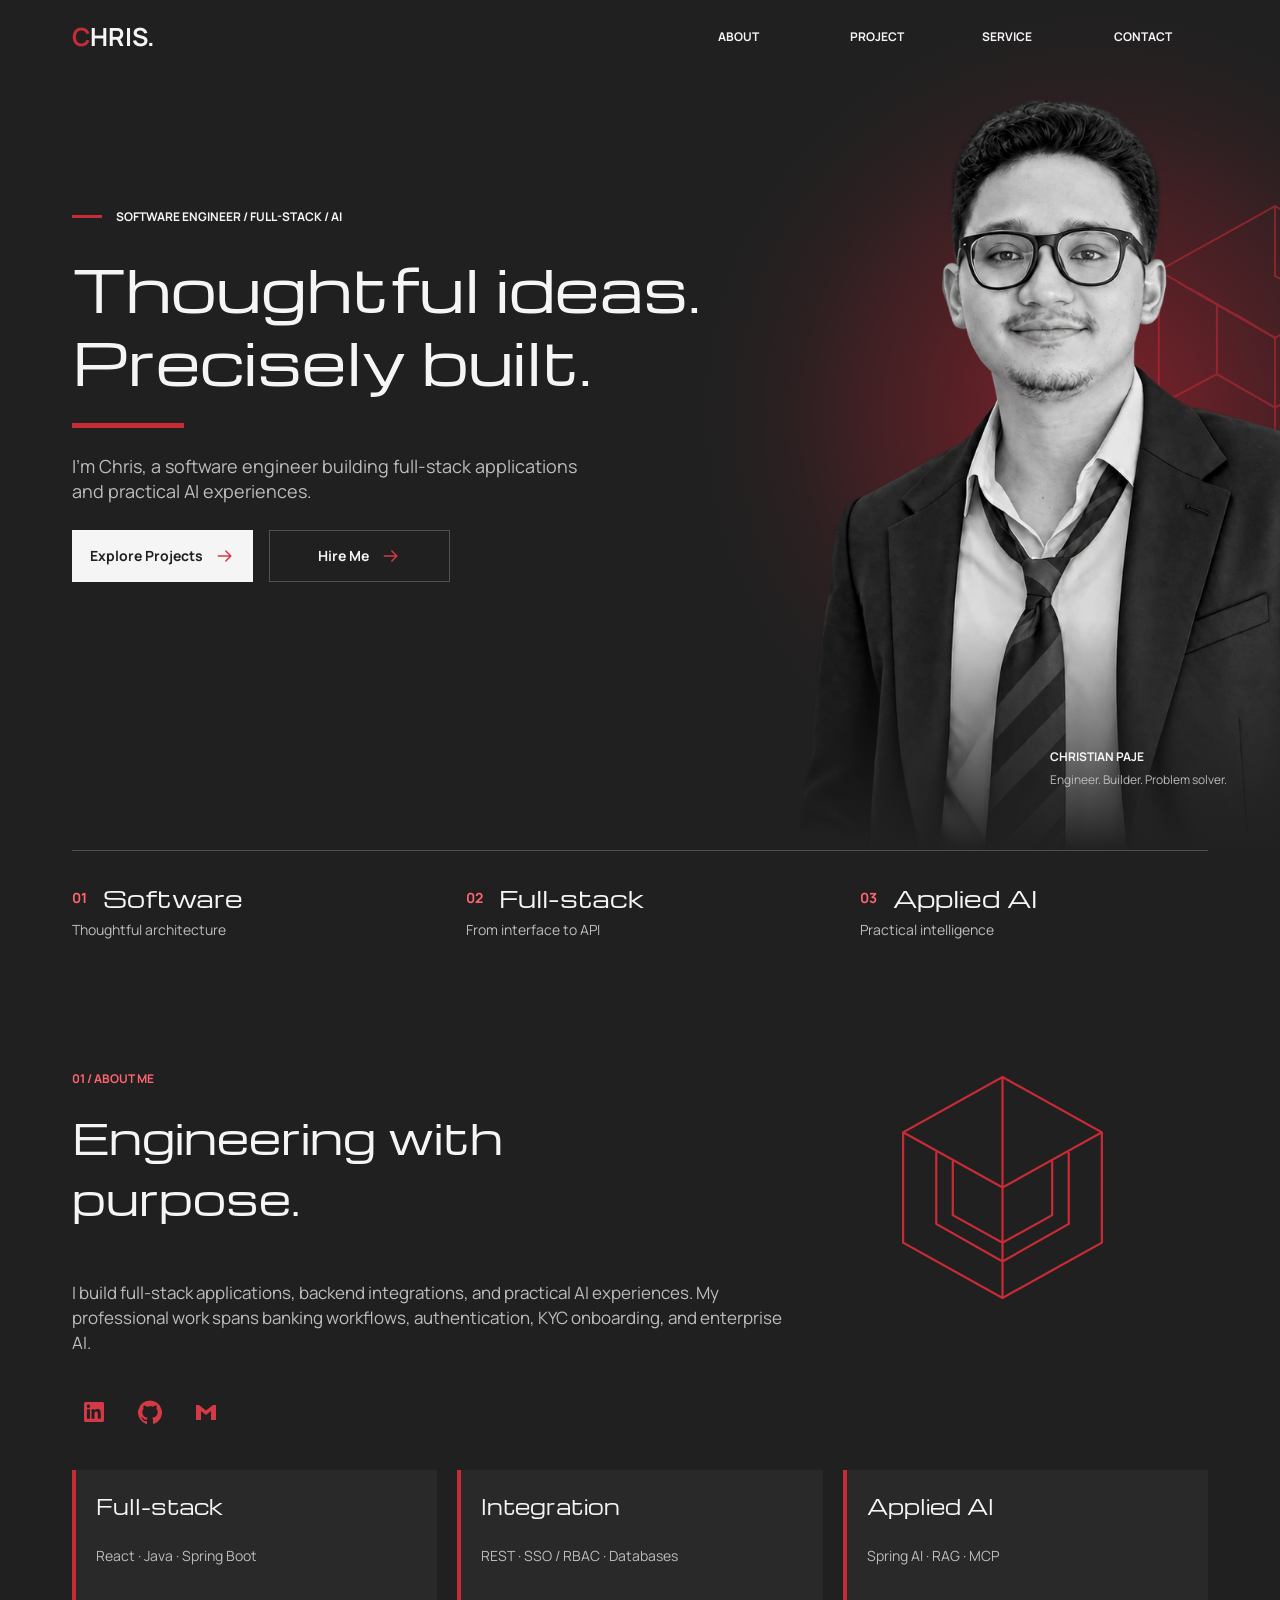
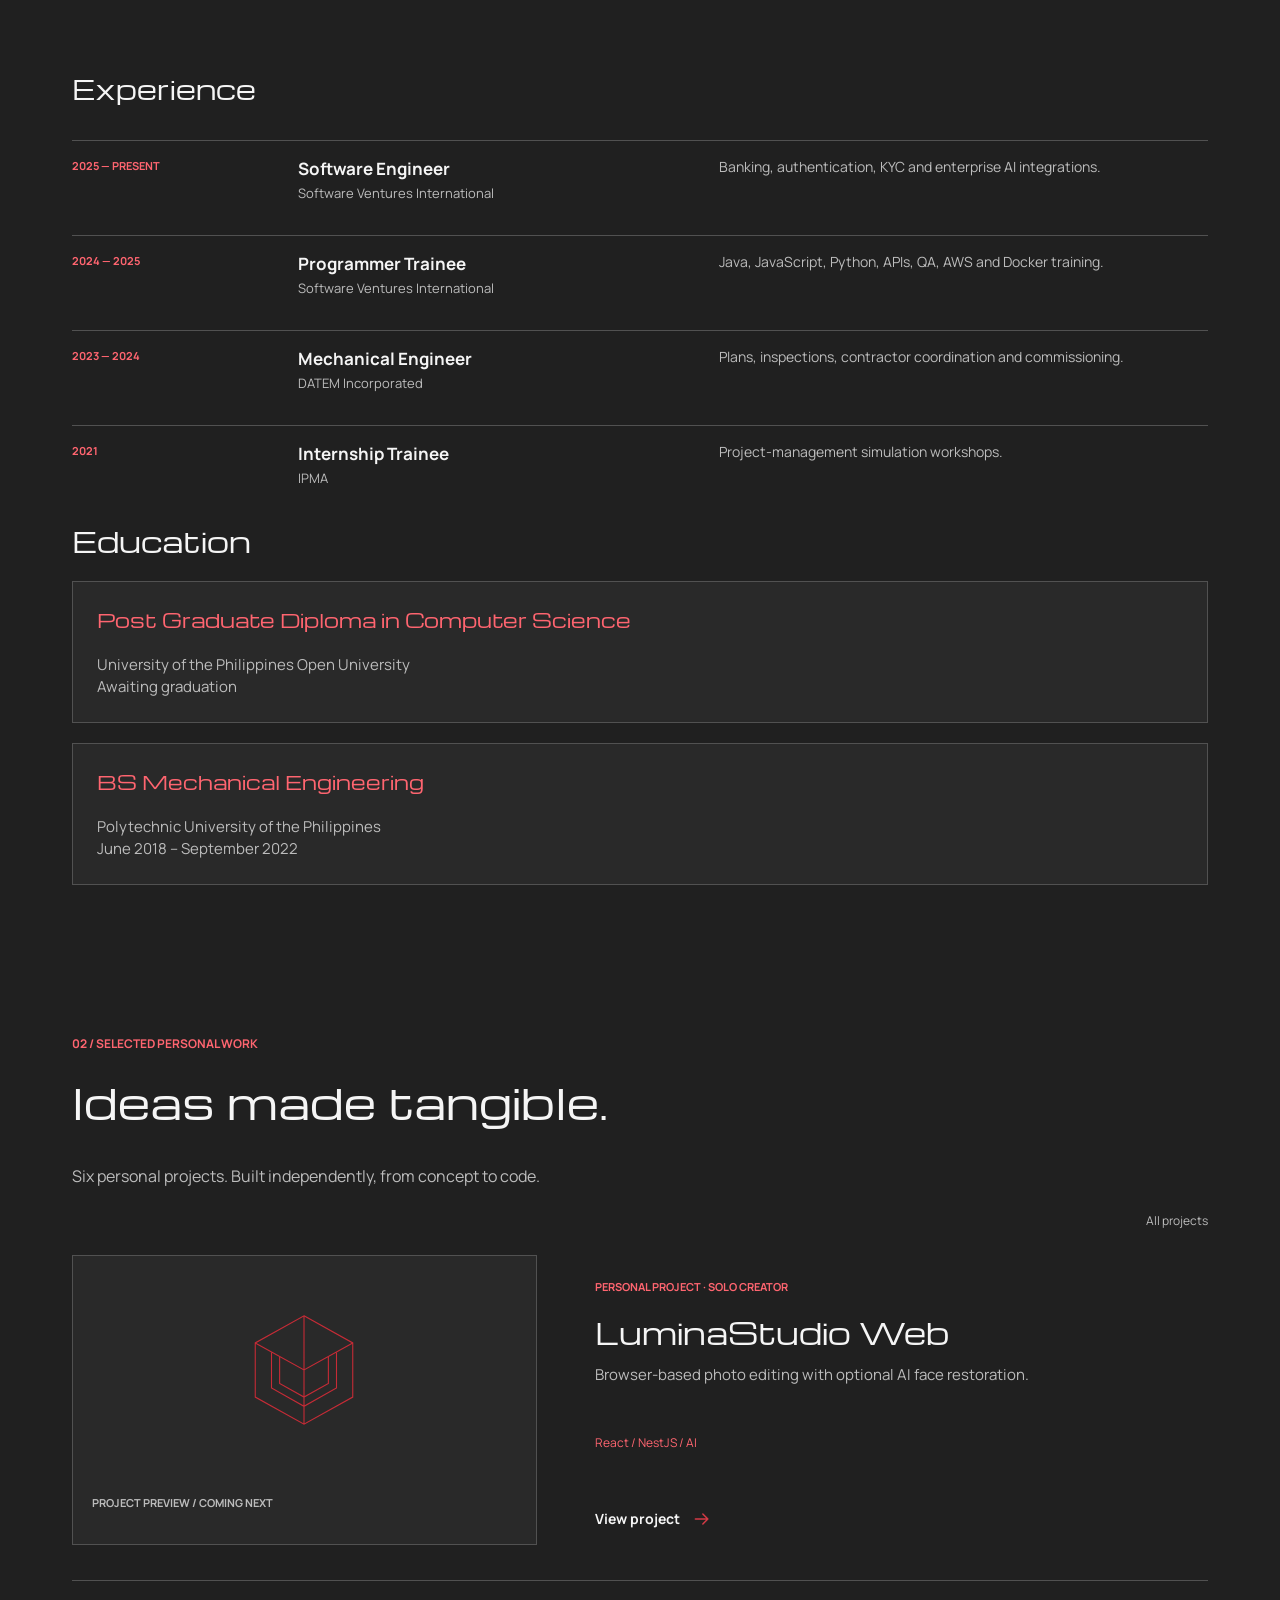
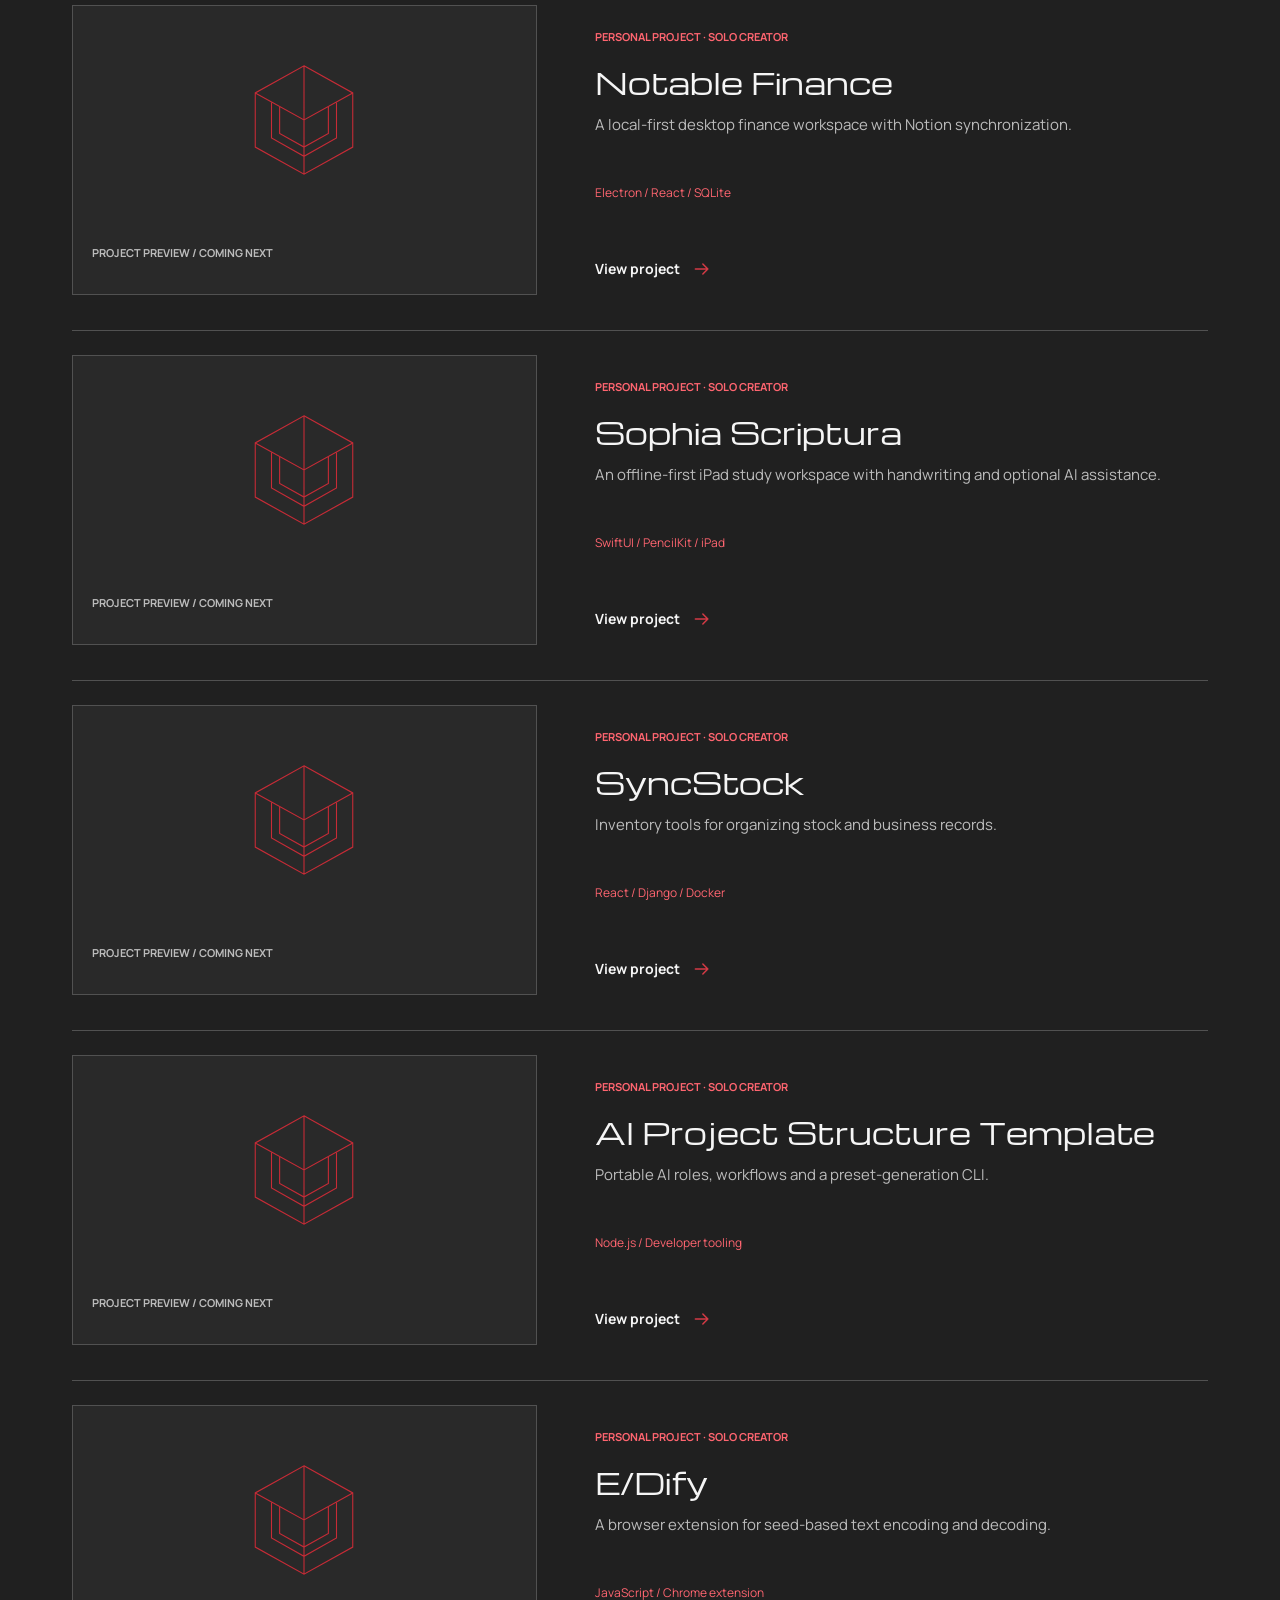
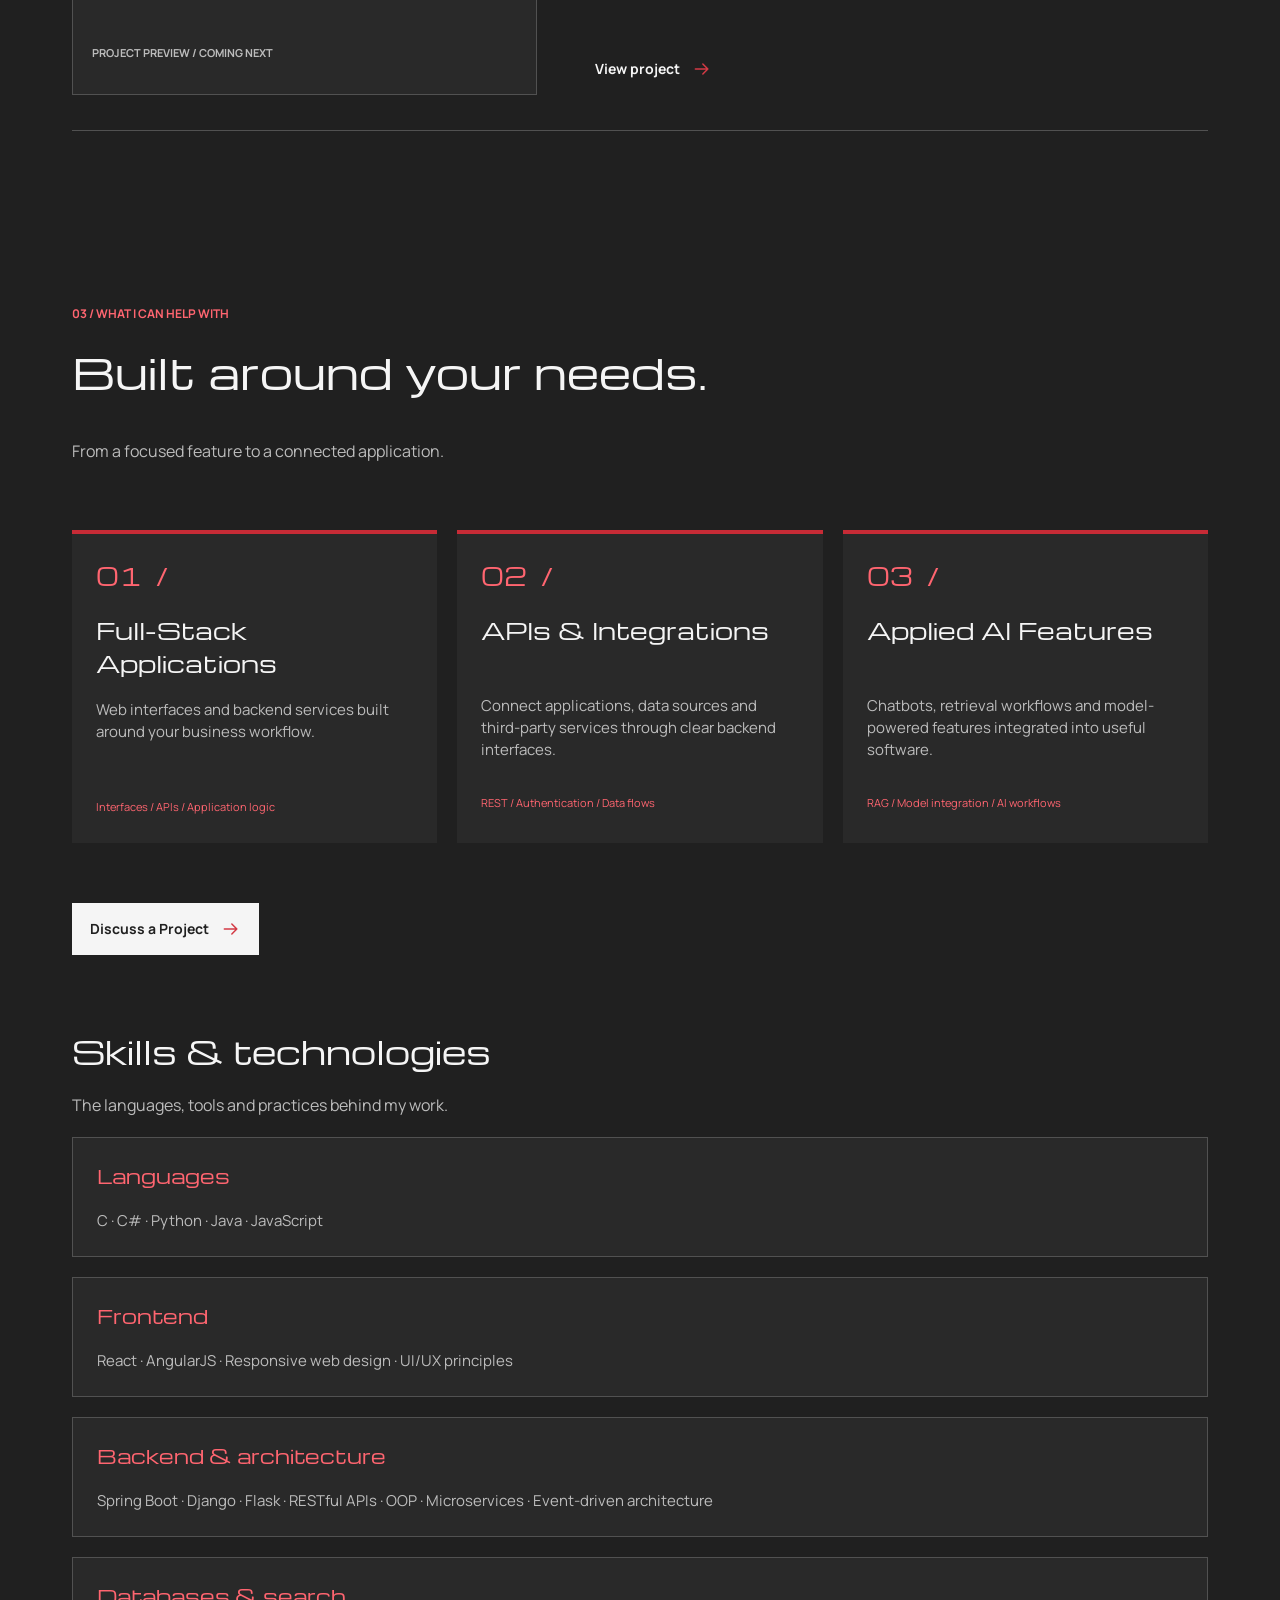
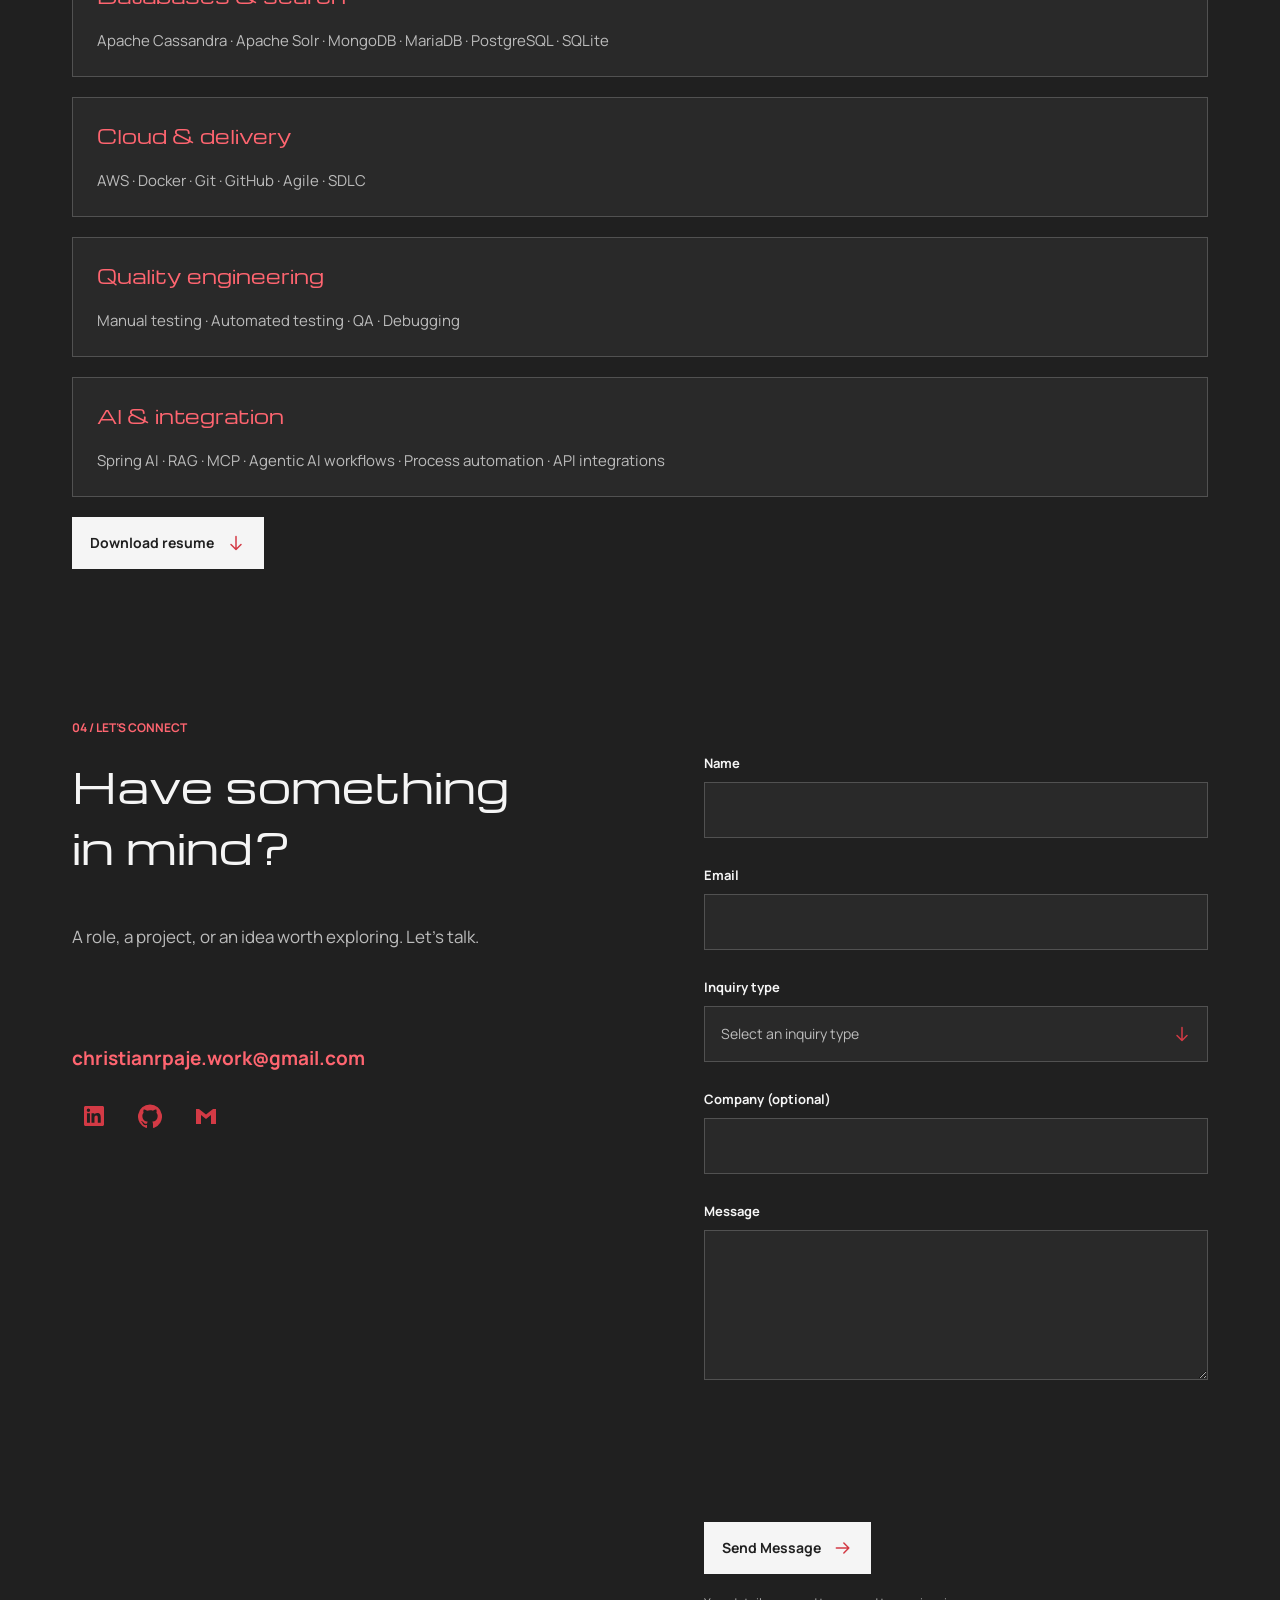
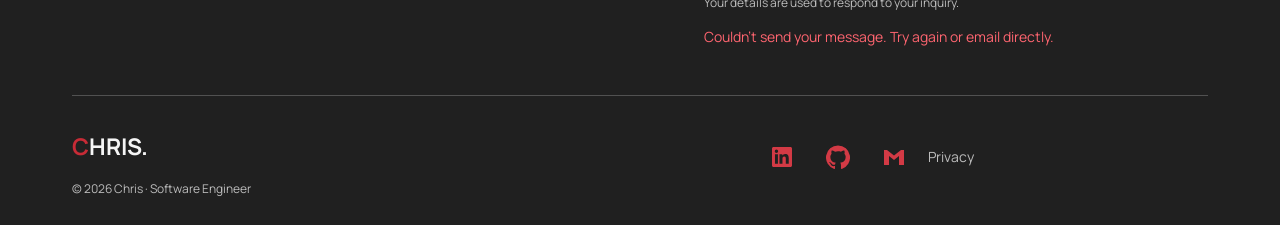
==== commit 85cff64f: "Publish portfolio from 6cfbc0af7628fd3f21c591b6be4c2d5f249a19cf" ====
--- a/index.html
+++ b/index.html
@@ -1,3 +1,3 @@
 <!DOCTYPE html><html lang="en"><head><meta charSet="utf-8"/><link rel="preconnect" href="/" crossorigin=""/><meta name="viewport" content="width=device-width, initial-scale=1"/><link rel="preload" href="/media/chris-monochrome.webp" as="image" fetchPriority="high"/><link rel="stylesheet" href="/_next/static/chunks/2469eafe0fqbe.css" data-precedence="next"/><link rel="preload" as="script" fetchPriority="low" href="/_next/static/chunks/19wg2q9r2_sev.js"/><script src="/_next/static/chunks/1c0mhc5ebbn3y.js" async=""></script><script src="/_next/static/chunks/2khxl0v1q4i6n.js" async=""></script><script src="/_next/static/chunks/turbopack-3-ry682tkyiqk.js" async=""></script><script src="/_next/static/chunks/0umf92h1sb77c.js" async=""></script><script src="/_next/static/chunks/04us-7k6gb4d5.js" async=""></script><title>Chris — Software Engineer</title><meta name="description" content="Software engineering, full-stack applications and practical AI experiences by Chris."/><meta name="robots" content="index, follow"/><link rel="canonical" href="https://work-w-christianrpaje.me/"/><meta property="og:title" content="Chris — Software Engineer"/><meta property="og:description" content="Software engineering, full-stack applications and practical AI experiences by Chris."/><meta property="og:url" content="https://work-w-christianrpaje.me/"/><meta property="og:site_name" content="Chris — Software Engineer"/><meta property="og:type" content="website"/><meta name="twitter:card" content="summary"/><meta name="twitter:title" content="Chris — Software Engineer"/><meta name="twitter:description" content="Software engineering, full-stack applications and practical AI experiences by Chris."/><script src="/_next/static/chunks/0cz1d0mv5g_q7.js" noModule=""></script></head><body style="--background:#202020;--surface:#292929;--foreground:#F5F5F5;--muted:#BCBCBC;--decorative:#C72B36;--accent:#FF6570;--functional:#D33A45;--border:#515151;--primary-hover:#FFE4E6;--glow-inner:#A6222E;--glow-mid:#82202B;--desktop-gutter:72px;--mobile-gutter:24px;--card-gap:20px;--card-padding:24px;--control-height:52px;--hero-glow:radial-gradient(ellipse closest-side at center,rgba(166,34,46,0.7600) 0%,rgba(164,34,46,0.7400) 2.5%,rgba(163,34,46,0.7200) 5%,rgba(161,34,46,0.7000) 7.5%,rgba(159,34,45,0.6800) 10%,rgba(158,34,45,0.6600) 12.5%,rgba(156,33,45,0.6400) 15%,rgba(155,33,45,0.6200) 17.5%,rgba(153,33,45,0.6000) 20%,rgba(151,33,45,0.5800) 22.5%,rgba(150,33,45,0.5600) 25%,rgba(148,33,45,0.5400) 27.500000000000004%,rgba(146,33,44,0.5200) 30%,rgba(145,33,44,0.5000) 32.5%,rgba(143,33,44,0.4800) 35%,rgba(141,33,44,0.4600) 37.5%,rgba(140,33,44,0.4400) 40%,rgba(138,32,44,0.4200) 42.5%,rgba(137,32,44,0.4000) 45%,rgba(135,32,43,0.3800) 47.5%,rgba(133,32,43,0.3600) 50%,rgba(132,32,43,0.3400) 52.5%,rgba(130,32,43,0.3200) 55.00000000000001%,rgba(125,32,42,0.3022) 57.49999999999999%,rgba(119,32,42,0.2844) 60%,rgba(114,32,41,0.2667) 62.5%,rgba(108,32,41,0.2489) 65%,rgba(103,32,40,0.2311) 67.5%,rgba(97,32,39,0.2133) 70%,rgba(92,32,39,0.1956) 72.5%,rgba(86,32,38,0.1778) 75%,rgba(81,32,38,0.1600) 77.5%,rgba(76,32,37,0.1422) 80%,rgba(70,32,36,0.1244) 82.5%,rgba(65,32,36,0.1067) 85%,rgba(59,32,35,0.0889) 87.5%,rgba(54,32,34,0.0711) 90%,rgba(48,32,34,0.0533) 92.5%,rgba(43,32,33,0.0356) 95%,rgba(37,32,33,0.0178) 97.5%,rgba(32,32,32,0.0000) 100%)"><div hidden=""><!--$--><!--/$--></div><div class="site-frame"><a class="skip-link" href="#content">Skip to content</a><header class="site-header" data-scrolled="false" data-menu-open="false"><div class="header-inner"><a class="wordmark" href="/" aria-label="Chris — Home"><span>C</span>HRIS.</a><nav class="desktop-navigation" aria-label="Primary"><a href="/#about">ABOUT</a><a href="/#project">PROJECT</a><a href="/#service">SERVICE</a><a href="/#contact">CONTACT</a></nav><button class="menu-toggle" aria-expanded="false" aria-controls="mobile-navigation">MENU +</button></div><nav id="mobile-navigation" class="mobile-navigation" aria-label="Mobile" hidden=""><div class="mobile-menu-items"><div class="mobile-menu-item"><a href="/#about"><span>01</span>ABOUT</a></div><div class="mobile-menu-item"><a href="/#project"><span>02</span>PROJECT</a></div><div class="mobile-menu-item"><a href="/#service"><span>03</span>SERVICE</a></div><div class="mobile-menu-item"><a href="/#contact"><span>04</span>CONTACT</a></div><p>Let’s build something meaningful.</p></div></nav><noscript><nav class="no-script-navigation" aria-label="Primary"><a href="/#about">ABOUT</a><a href="/#project">PROJECT</a><a href="/#service">SERVICE</a><a href="/#contact">CONTACT</a></nav></noscript></header><main id="content" tabindex="-1"><section class="hero" aria-label="Chris"><div class="hero-stage"><div class="desktop-art" aria-hidden="true"><div class="hero-glow"></div><svg class="hero-wireframe" xmlns="http://www.w3.org/2000/svg" width="310" height="335.833" viewBox="0 0 240 260" aria-hidden="true"><g fill="none" stroke="currentColor" stroke-width="1.5"><path d="M120 28 210 78 210 182 120 232 30 182 30 78Z M30 78 120 130 210 78 M120 130V232 M120 28V82L166 108 M75 104V158L120 184 165 158V104 M30 182 75 158 M210 182 165 158"></path><path d="m45 87 75 43m-60-35 60 35m-45-26 45 26m-30-18 30 18"></path></g></svg></div><div class="hero-copy"><p class="hero-positioning"><span class="desktop-positioning">SOFTWARE ENGINEER / FULL-STACK / AI</span><span class="mobile-positioning">SOFTWARE / FULL-STACK / AI</span></p><h1><span class="desktop-headline"><span>Thoughtful ideas.</span><span>Precisely built.</span></span><span class="mobile-headline"><span>Thoughtful</span><span>ideas.</span><span>Precisely built.</span></span></h1><div class="hero-rule"></div><p class="hero-introduction">I’m Chris, a software engineer building full-stack applications and practical AI experiences.</p><div class="hero-actions"><a class="action" href="/#project">Explore Projects<svg width="20" height="20" viewBox="0 0 20 20" fill="none" aria-hidden="true" class="arrow-icon"><path d="M3.333 10h12.5m-5-5 5 5-5 5" stroke="currentColor" stroke-width="1.5" stroke-linecap="round" stroke-linejoin="round"></path></svg></a><a class="action action-secondary" href="/#contact">Hire Me<svg width="20" height="20" viewBox="0 0 20 20" fill="none" aria-hidden="true" class="arrow-icon"><path d="M3.333 10h12.5m-5-5 5 5-5 5" stroke="currentColor" stroke-width="1.5" stroke-linecap="round" stroke-linejoin="round"></path></svg></a></div></div><div class="hero-portrait"><div class="mobile-glow"></div><img src="/media/chris-monochrome.webp" alt="Chris in a suit and glasses" width="965" height="1630" fetchPriority="high"/><div class="portrait-fade"></div></div><div class="portrait-caption"><p>CHRISTIAN PAJE</p><p>Engineer. Builder. Problem solver.</p></div></div><div class="discipline-band"><div class="discipline"><div><span>01</span><h2>Software</h2></div><p>Thoughtful architecture</p></div><div class="discipline"><div><span>02</span><h2>Full-stack</h2></div><p>From interface to API</p></div><div class="discipline"><div><span>03</span><h2>Applied AI</h2></div><p>Practical intelligence</p></div></div></section><section class="portfolio-section about-section" id="about" aria-label="01 / ABOUT ME"><div class="section-heading"><p class="section-kicker">01 / ABOUT ME</p><h2>Engineering with
-purpose.</h2></div><svg class="about-motif" xmlns="http://www.w3.org/2000/svg" width="240" height="240" viewBox="0 0 240 240" aria-hidden="true"><g fill="none" stroke="currentColor" stroke-width="2"><path d="m120 20 90 50v100l-90 50-90-50V70Zm0 0v100m-90-50 90 50 90-50m-90 50v100M60 88v65l60 34 60-34V88M75 96v49l45 25 45-25V96"></path></g></svg><p class="about-introduction">I build full-stack applications, backend integrations, and practical AI experiences. My professional work spans banking workflows, authentication, KYC onboarding, and enterprise AI.</p><div class="about-socials"><div class="social-links"><a href="https://www.linkedin.com/in/work-w-christian-paje/" aria-label="LinkedIn"><svg width="24" height="24" viewBox="0 0 24 24" aria-hidden="true" fill="currentColor"><path d="M20.45 2H3.55C2.69 2 2 2.68 2 3.52v16.96c0 .84.69 1.52 1.55 1.52h16.9c.86 0 1.55-.68 1.55-1.52V3.52c0-.84-.69-1.52-1.55-1.52ZM7.93 18.75H4.98V9.2h2.95v9.55ZM6.45 7.9a1.71 1.71 0 1 1 0-3.42 1.71 1.71 0 0 1 0 3.42Zm12.3 10.85H15.8V14.1c0-1.11-.02-2.54-1.55-2.54-1.55 0-1.79 1.21-1.79 2.46v4.73H9.51V9.2h2.83v1.3h.04c.39-.74 1.36-1.53 2.8-1.53 3 0 3.57 1.97 3.57 4.53v5.25Z"></path></svg></a><a href="https://github.com/work-w-chrstnrpj" aria-label="GitHub"><svg width="24" height="24" viewBox="0 0 24 24" aria-hidden="true" fill="currentColor"><path d="M12 .5a12 12 0 0 0-3.793 23.385c.6.111.82-.261.82-.577v-2.234c-3.338.726-4.043-1.416-4.043-1.416-.546-1.387-1.333-1.756-1.333-1.756-1.09-.745.083-.729.083-.729 1.205.085 1.839 1.237 1.839 1.237 1.07 1.834 2.807 1.304 3.492.997.108-.775.419-1.305.762-1.605-2.665-.303-5.467-1.333-5.467-5.931 0-1.31.469-2.381 1.236-3.221-.124-.303-.536-1.524.117-3.176 0 0 1.008-.323 3.301 1.23A11.5 11.5 0 0 1 12 6.3c1.02.005 2.047.138 3.006.404 2.291-1.553 3.297-1.23 3.297-1.23.655 1.652.243 2.873.119 3.176.77.84 1.235 1.911 1.235 3.221 0 4.61-2.807 5.625-5.479 5.922.43.372.823 1.102.823 2.222v3.293c0 .319.216.694.825.576A12 12 0 0 0 12 .5Z"></path></svg></a><a href="mailto:christianrpaje.work@gmail.com" aria-label="Email Chris"><svg width="24" height="24" viewBox="0 0 24 24" aria-hidden="true" fill="currentColor"><path d="M2 5h3l7 5.5L19 5h3v15h-5V11l-5 4-5-4v9H2Z"></path></svg></a></div></div><div class="expertise-grid"><article class="expertise-card"><h3>Full-stack</h3><p>React · Java · Spring Boot</p></article><article class="expertise-card"><h3>Integration</h3><p>REST · SSO / RBAC · Databases</p></article><article class="expertise-card"><h3>Applied AI</h3><p>Spring AI · RAG · MCP</p></article></div><div class="experience-block"><h3>Experience</h3><div class="experience-list"><article class="experience-row"><p class="experience-date">2025 — PRESENT</p><div class="experience-position"><h4>Software Engineer</h4><p>Software Ventures International</p></div><div class="experience-summary"><p>Banking, authentication, KYC and enterprise AI integrations.</p></div></article><article class="experience-row"><p class="experience-date">2024 — 2025</p><div class="experience-position"><h4>Programmer Trainee</h4><p>Software Ventures International</p></div><div class="experience-summary"><p>Java, JavaScript, Python, APIs, QA, AWS and Docker training.</p></div></article><article class="experience-row"><p class="experience-date">2023 — 2024</p><div class="experience-position"><h4>Mechanical Engineer</h4><p>DATEM Incorporated</p></div><div class="experience-summary"><p>Plans, inspections, contractor coordination and commissioning.</p></div></article><article class="experience-row"><p class="experience-date">2021</p><div class="experience-position"><h4>Internship Trainee</h4><p>IPMA</p></div><div class="experience-summary"><p>Project-management simulation workshops.</p></div></article></div></div><div class="education-block"><h3>Education</h3><div class="education-list"><article class="education-card" data-status="awaiting-graduation"><h4>Post Graduate Diploma in Computer Science</h4><p>University of the Philippines Open University<br/>Awaiting graduation</p></article><article class="education-card" data-status="completed"><h4>BS Mechanical Engineering</h4><p>Polytechnic University of the Philippines<br/>June 2018 – September 2022</p></article></div></div></section><section class="portfolio-section projects-section" id="project" aria-label="02 / SELECTED PERSONAL WORK"><div class="section-heading"><p class="section-kicker">02 / SELECTED PERSONAL WORK</p><h2>Ideas made tangible.</h2></div><p class="project-lead">Six personal projects. Built independently, from concept to code.</p><div class="project-list"><article class="project-row" data-slug="lumina-studio" data-featured="true"><div class="project-media"><svg class="" xmlns="http://www.w3.org/2000/svg" width="240" height="240" viewBox="0 0 240 240" aria-hidden="true"><g fill="none" stroke="currentColor" stroke-width="2"><path d="m120 20 90 50v100l-90 50-90-50V70Zm0 0v100m-90-50 90 50 90-50m-90 50v100M60 88v65l60 34 60-34V88M75 96v49l45 25 45-25V96"></path></g></svg><p>PROJECT PREVIEW / COMING NEXT</p></div><div class="project-copy"><p class="project-attribution">PERSONAL PROJECT · SOLO CREATOR</p><h3>LuminaStudio Web</h3><p class="project-summary">Browser-based photo editing with optional AI face restoration.</p><p class="project-stack">React / NestJS / AI</p><a class="project-action" href="/projects/lumina-studio/">View project<svg width="20" height="20" viewBox="0 0 20 20" fill="none" aria-hidden="true" class="arrow-icon"><path d="M3.333 10h12.5m-5-5 5 5-5 5" stroke="currentColor" stroke-width="1.5" stroke-linecap="round" stroke-linejoin="round"></path></svg></a></div></article><article class="project-row" data-slug="notable-finance" data-featured="true"><div class="project-media"><svg class="" xmlns="http://www.w3.org/2000/svg" width="240" height="240" viewBox="0 0 240 240" aria-hidden="true"><g fill="none" stroke="currentColor" stroke-width="2"><path d="m120 20 90 50v100l-90 50-90-50V70Zm0 0v100m-90-50 90 50 90-50m-90 50v100M60 88v65l60 34 60-34V88M75 96v49l45 25 45-25V96"></path></g></svg><p>PROJECT PREVIEW / COMING NEXT</p></div><div class="project-copy"><p class="project-attribution">PERSONAL PROJECT · SOLO CREATOR</p><h3>Notable Finance</h3><p class="project-summary">A local-first desktop finance workspace with Notion synchronization.</p><p class="project-stack">Electron / React / SQLite</p><a class="project-action" href="/projects/notable-finance/">View project<svg width="20" height="20" viewBox="0 0 20 20" fill="none" aria-hidden="true" class="arrow-icon"><path d="M3.333 10h12.5m-5-5 5 5-5 5" stroke="currentColor" stroke-width="1.5" stroke-linecap="round" stroke-linejoin="round"></path></svg></a></div></article><article class="project-row" data-slug="sophia-scriptura" data-featured="true"><div class="project-media"><svg class="" xmlns="http://www.w3.org/2000/svg" width="240" height="240" viewBox="0 0 240 240" aria-hidden="true"><g fill="none" stroke="currentColor" stroke-width="2"><path d="m120 20 90 50v100l-90 50-90-50V70Zm0 0v100m-90-50 90 50 90-50m-90 50v100M60 88v65l60 34 60-34V88M75 96v49l45 25 45-25V96"></path></g></svg><p>PROJECT PREVIEW / COMING NEXT</p></div><div class="project-copy"><p class="project-attribution">PERSONAL PROJECT · SOLO CREATOR</p><h3>Sophia Scriptura</h3><p class="project-summary">An offline-first iPad study workspace with handwriting and optional AI assistance.</p><p class="project-stack">SwiftUI / PencilKit / iPad</p><a class="project-action" href="/projects/sophia-scriptura/">View project<svg width="20" height="20" viewBox="0 0 20 20" fill="none" aria-hidden="true" class="arrow-icon"><path d="M3.333 10h12.5m-5-5 5 5-5 5" stroke="currentColor" stroke-width="1.5" stroke-linecap="round" stroke-linejoin="round"></path></svg></a></div></article><article class="project-row" data-slug="syncstock" data-featured="false"><div class="project-media"><svg class="" xmlns="http://www.w3.org/2000/svg" width="240" height="240" viewBox="0 0 240 240" aria-hidden="true"><g fill="none" stroke="currentColor" stroke-width="2"><path d="m120 20 90 50v100l-90 50-90-50V70Zm0 0v100m-90-50 90 50 90-50m-90 50v100M60 88v65l60 34 60-34V88M75 96v49l45 25 45-25V96"></path></g></svg><p>PROJECT PREVIEW / COMING NEXT</p></div><div class="project-copy"><p class="project-attribution">PERSONAL PROJECT · SOLO CREATOR</p><h3>SyncStock</h3><p class="project-summary">Inventory tools for organizing stock and business records.</p><p class="project-stack">React / Django / Docker</p><a class="project-action" href="/projects/syncstock/">View project<svg width="20" height="20" viewBox="0 0 20 20" fill="none" aria-hidden="true" class="arrow-icon"><path d="M3.333 10h12.5m-5-5 5 5-5 5" stroke="currentColor" stroke-width="1.5" stroke-linecap="round" stroke-linejoin="round"></path></svg></a></div></article><article class="project-row" data-slug="ai-project-template" data-featured="false"><div class="project-media"><svg class="" xmlns="http://www.w3.org/2000/svg" width="240" height="240" viewBox="0 0 240 240" aria-hidden="true"><g fill="none" stroke="currentColor" stroke-width="2"><path d="m120 20 90 50v100l-90 50-90-50V70Zm0 0v100m-90-50 90 50 90-50m-90 50v100M60 88v65l60 34 60-34V88M75 96v49l45 25 45-25V96"></path></g></svg><p>PROJECT PREVIEW / COMING NEXT</p></div><div class="project-copy"><p class="project-attribution">PERSONAL PROJECT · SOLO CREATOR</p><h3>AI Project Structure Template</h3><p class="project-summary">Portable AI roles, workflows and a preset-generation CLI.</p><p class="project-stack">Node.js / Developer tooling</p><a class="project-action" href="/projects/ai-project-template/">View project<svg width="20" height="20" viewBox="0 0 20 20" fill="none" aria-hidden="true" class="arrow-icon"><path d="M3.333 10h12.5m-5-5 5 5-5 5" stroke="currentColor" stroke-width="1.5" stroke-linecap="round" stroke-linejoin="round"></path></svg></a></div></article><article class="project-row" data-slug="edify" data-featured="false"><div class="project-media"><svg class="" xmlns="http://www.w3.org/2000/svg" width="240" height="240" viewBox="0 0 240 240" aria-hidden="true"><g fill="none" stroke="currentColor" stroke-width="2"><path d="m120 20 90 50v100l-90 50-90-50V70Zm0 0v100m-90-50 90 50 90-50m-90 50v100M60 88v65l60 34 60-34V88M75 96v49l45 25 45-25V96"></path></g></svg><p>PROJECT PREVIEW / COMING NEXT</p></div><div class="project-copy"><p class="project-attribution">PERSONAL PROJECT · SOLO CREATOR</p><h3>E/Dify</h3><p class="project-summary">A browser extension for seed-based text encoding and decoding.</p><p class="project-stack">JavaScript / Chrome extension</p><a class="project-action" href="/projects/edify/">View project<svg width="20" height="20" viewBox="0 0 20 20" fill="none" aria-hidden="true" class="arrow-icon"><path d="M3.333 10h12.5m-5-5 5 5-5 5" stroke="currentColor" stroke-width="1.5" stroke-linecap="round" stroke-linejoin="round"></path></svg></a></div></article></div></section><section class="portfolio-section services-section" id="service" aria-label="03 / WHAT I CAN HELP WITH"><div class="section-heading"><p class="section-kicker">03 / WHAT I CAN HELP WITH</p><h2>Built around your needs.</h2></div><p class="service-lead">From a focused feature to a connected application.</p><div class="services-grid"><article class="service-card" data-icon="fullstack"><p class="service-index">01<!-- -->  /</p><h3>Full-Stack Applications</h3><p class="service-description">Web interfaces and backend services built around your business workflow.</p><p class="service-scope">Interfaces / APIs / Application logic</p></article><article class="service-card" data-icon="integration"><p class="service-index">02<!-- -->  /</p><h3>APIs &amp; Integrations</h3><p class="service-description">Connect applications, data sources and third-party services through clear backend interfaces.</p><p class="service-scope">REST / Authentication / Data flows</p></article><article class="service-card" data-icon="ai"><p class="service-index">03<!-- -->  /</p><h3>Applied AI Features</h3><p class="service-description">Chatbots, retrieval workflows and model-powered features integrated into useful software.</p><p class="service-scope">RAG / Model integration / AI workflows</p></article></div><div class="service-cta"><a class="action" href="/#contact">Discuss a Project<svg width="20" height="20" viewBox="0 0 20 20" fill="none" aria-hidden="true" class="arrow-icon"><path d="M3.333 10h12.5m-5-5 5 5-5 5" stroke="currentColor" stroke-width="1.5" stroke-linecap="round" stroke-linejoin="round"></path></svg></a></div><div class="skills-block"><h3>Skills &amp; technologies</h3><p class="skills-lead">The languages, tools and practices behind my work.</p><div class="skills-list"><article class="skill-card"><h4>Languages</h4><p>C · C# · Python · Java · JavaScript</p></article><article class="skill-card"><h4>Frontend</h4><p>React · AngularJS · Responsive web design · UI/UX principles</p></article><article class="skill-card"><h4>Backend &amp; architecture</h4><p>Spring Boot · RESTful APIs · OOP · Microservices · Event-driven architecture</p></article><article class="skill-card"><h4>Databases &amp; search</h4><p>Apache Cassandra · Apache Solr · MongoDB · MariaDB</p></article><article class="skill-card"><h4>Cloud &amp; delivery</h4><p>AWS · Docker · Git · GitHub · Agile · SDLC</p></article><article class="skill-card"><h4>Quality engineering</h4><p>Manual testing · Automated testing · QA · Debugging</p></article><article class="skill-card"><h4>AI &amp; integration</h4><p>Spring AI · RAG · MCP · Agentic AI workflows · Process automation · API integrations</p></article></div><div class="resume-action"><button class="action" type="button" disabled="" aria-describedby="resume-note">Download resume<svg width="20" height="20" viewBox="0 0 20 20" fill="none" aria-hidden="true" class="arrow-icon"><path d="M10 3.5v13m-5-5 5 5 5-5" stroke="currentColor" stroke-width="1.5" stroke-linecap="round" stroke-linejoin="round"></path></svg></button><p id="resume-note">PDF · Updated version coming soon</p></div></div></section><section class="portfolio-section contact-section" id="contact" aria-label="04 / LET’S CONNECT"><div class="contact-overview"><div class="section-heading"><p class="section-kicker">04 / LET’S CONNECT</p><h2>Have something
-in mind?</h2></div><p class="contact-invitation">A role, a project, or an idea worth exploring. Let’s talk.</p><a class="contact-email" href="mailto:christianrpaje.work@gmail.com">christianrpaje.work@gmail.com</a><div class="contact-socials"><div class="social-links"><a href="https://www.linkedin.com/in/work-w-christian-paje/" aria-label="LinkedIn"><svg width="24" height="24" viewBox="0 0 24 24" aria-hidden="true" fill="currentColor"><path d="M20.45 2H3.55C2.69 2 2 2.68 2 3.52v16.96c0 .84.69 1.52 1.55 1.52h16.9c.86 0 1.55-.68 1.55-1.52V3.52c0-.84-.69-1.52-1.55-1.52ZM7.93 18.75H4.98V9.2h2.95v9.55ZM6.45 7.9a1.71 1.71 0 1 1 0-3.42 1.71 1.71 0 0 1 0 3.42Zm12.3 10.85H15.8V14.1c0-1.11-.02-2.54-1.55-2.54-1.55 0-1.79 1.21-1.79 2.46v4.73H9.51V9.2h2.83v1.3h.04c.39-.74 1.36-1.53 2.8-1.53 3 0 3.57 1.97 3.57 4.53v5.25Z"></path></svg></a><a href="https://github.com/work-w-chrstnrpj" aria-label="GitHub"><svg width="24" height="24" viewBox="0 0 24 24" aria-hidden="true" fill="currentColor"><path d="M12 .5a12 12 0 0 0-3.793 23.385c.6.111.82-.261.82-.577v-2.234c-3.338.726-4.043-1.416-4.043-1.416-.546-1.387-1.333-1.756-1.333-1.756-1.09-.745.083-.729.083-.729 1.205.085 1.839 1.237 1.839 1.237 1.07 1.834 2.807 1.304 3.492.997.108-.775.419-1.305.762-1.605-2.665-.303-5.467-1.333-5.467-5.931 0-1.31.469-2.381 1.236-3.221-.124-.303-.536-1.524.117-3.176 0 0 1.008-.323 3.301 1.23A11.5 11.5 0 0 1 12 6.3c1.02.005 2.047.138 3.006.404 2.291-1.553 3.297-1.23 3.297-1.23.655 1.652.243 2.873.119 3.176.77.84 1.235 1.911 1.235 3.221 0 4.61-2.807 5.625-5.479 5.922.43.372.823 1.102.823 2.222v3.293c0 .319.216.694.825.576A12 12 0 0 0 12 .5Z"></path></svg></a><a href="mailto:christianrpaje.work@gmail.com" aria-label="Email Chris"><svg width="24" height="24" viewBox="0 0 24 24" aria-hidden="true" fill="currentColor"><path d="M2 5h3l7 5.5L19 5h3v15h-5V11l-5 4-5-4v9H2Z"></path></svg></a></div></div></div><form class="contact-form" noValidate="" aria-busy="false"><div class="contact-field"><label for="contact-name">Name</label><input id="contact-name" autoComplete="name" maxLength="100" required="" aria-invalid="false" name="name"/></div><div class="contact-field"><label for="contact-email">Email</label><input id="contact-email" type="email" autoComplete="email" maxLength="254" required="" aria-invalid="false" name="email"/></div><div class="contact-field"><label for="contact-inquiry">Inquiry type</label><div class="select-wrap"><select id="contact-inquiry" name="inquiry" required="" aria-invalid="false"><option value="" disabled="" selected="">Select an inquiry type</option><option value="employment">Employment</option><option value="project">Project</option><option value="other">Other</option></select><svg width="20" height="20" viewBox="0 0 20 20" fill="none" aria-hidden="true" class="arrow-icon"><path d="M10 3.5v13m-5-5 5 5 5-5" stroke="currentColor" stroke-width="1.5" stroke-linecap="round" stroke-linejoin="round"></path></svg></div></div><div class="contact-field"><label for="contact-company">Company (optional)</label><input id="contact-company" autoComplete="organization" maxLength="100" aria-invalid="false" name="company"/></div><div class="contact-field contact-message"><label for="contact-message">Message</label><textarea id="contact-message" name="message" minLength="20" maxLength="5000" required="" aria-invalid="false"></textarea></div><input class="honeypot" type="text" tabindex="-1" autoComplete="off" aria-hidden="true" name="botcheck"/><div class="captcha-slot"><!--$!--><template data-dgst=""></template><!--/$--></div><button class="action contact-submit" type="submit" disabled="">Send Message<svg width="20" height="20" viewBox="0 0 20 20" fill="none" aria-hidden="true" class="arrow-icon"><path d="M3.333 10h12.5m-5-5 5 5-5 5" stroke="currentColor" stroke-width="1.5" stroke-linecap="round" stroke-linejoin="round"></path></svg></button><noscript><p class="form-no-script">The contact form is not available yet. Please use email or a profile link.</p></noscript><p class="form-privacy">Your details are used to respond to your inquiry.</p><p class="form-status" role="status" aria-live="polite"></p></form></section></main><footer class="site-footer"><div class="footer-rule"></div><a class="wordmark" href="/" aria-label="Chris — Home"><span>C</span>HRIS.</a><p class="footer-copyright">© <!-- -->2026<!-- --> <!-- -->Chris<!-- --> · <!-- -->Software Engineer</p><div class="footer-links"><div class="social-links"><a href="https://www.linkedin.com/in/work-w-christian-paje/" aria-label="LinkedIn"><svg width="24" height="24" viewBox="0 0 24 24" aria-hidden="true" fill="currentColor"><path d="M20.45 2H3.55C2.69 2 2 2.68 2 3.52v16.96c0 .84.69 1.52 1.55 1.52h16.9c.86 0 1.55-.68 1.55-1.52V3.52c0-.84-.69-1.52-1.55-1.52ZM7.93 18.75H4.98V9.2h2.95v9.55ZM6.45 7.9a1.71 1.71 0 1 1 0-3.42 1.71 1.71 0 0 1 0 3.42Zm12.3 10.85H15.8V14.1c0-1.11-.02-2.54-1.55-2.54-1.55 0-1.79 1.21-1.79 2.46v4.73H9.51V9.2h2.83v1.3h.04c.39-.74 1.36-1.53 2.8-1.53 3 0 3.57 1.97 3.57 4.53v5.25Z"></path></svg></a><a href="https://github.com/work-w-chrstnrpj" aria-label="GitHub"><svg width="24" height="24" viewBox="0 0 24 24" aria-hidden="true" fill="currentColor"><path d="M12 .5a12 12 0 0 0-3.793 23.385c.6.111.82-.261.82-.577v-2.234c-3.338.726-4.043-1.416-4.043-1.416-.546-1.387-1.333-1.756-1.333-1.756-1.09-.745.083-.729.083-.729 1.205.085 1.839 1.237 1.839 1.237 1.07 1.834 2.807 1.304 3.492.997.108-.775.419-1.305.762-1.605-2.665-.303-5.467-1.333-5.467-5.931 0-1.31.469-2.381 1.236-3.221-.124-.303-.536-1.524.117-3.176 0 0 1.008-.323 3.301 1.23A11.5 11.5 0 0 1 12 6.3c1.02.005 2.047.138 3.006.404 2.291-1.553 3.297-1.23 3.297-1.23.655 1.652.243 2.873.119 3.176.77.84 1.235 1.911 1.235 3.221 0 4.61-2.807 5.625-5.479 5.922.43.372.823 1.102.823 2.222v3.293c0 .319.216.694.825.576A12 12 0 0 0 12 .5Z"></path></svg></a><a href="mailto:christianrpaje.work@gmail.com" aria-label="Email Chris"><svg width="24" height="24" viewBox="0 0 24 24" aria-hidden="true" fill="currentColor"><path d="M2 5h3l7 5.5L19 5h3v15h-5V11l-5 4-5-4v9H2Z"></path></svg></a></div><a href="/privacy/">Privacy</a></div></footer></div><!--$--><!--/$--><script id="_R_">(globalThis["TURBOPACK"] || (globalThis["TURBOPACK"] = [])).push({"otherChunks":["static/chunks/19wg2q9r2_sev.js","static/chunks/1c0mhc5ebbn3y.js","static/chunks/2khxl0v1q4i6n.js"],"runtimeModuleIds":[94553]});</script><script src="/_next/static/chunks/19wg2q9r2_sev.js" async=""></script><script>(self.__next_f=self.__next_f||[]).push([0])</script><script>self.__next_f.push([1,"1:\"$Sreact.fragment\"\n3:\"/_next/static/chunks/0umf92h1sb77c.js\"\n4:I[39756,[\"$3\"],\"default\"]\n5:I[37457,[\"$3\"],\"default\"]\n6:\"/_next/static/chunks/04us-7k6gb4d5.js\"\n7:I[25917,[\"$3\",\"$6\"],\"Header\"]\nd:I[68027,[\"$3\"],\"default\",1]\n:HL[\"/_next/static/chunks/2469eafe0fqbe.css\",\"style\"]\n:HC[\"/\",\"\"]\n2:T4c4,radial-gradient(ellipse closest-side at center,rgba(166,34,46,0.7600) 0%,rgba(164,34,46,0.7400) 2.5%,rgba(163,34,46,0.7200) 5%,rgba(161,34,46,0.7000) 7.5%,rgba(159,34,45,0.6800) 10%,rgba(158,34,45,0.6600) 12.5%,rgba(156,33,45,0.6400) 15%,rgba(155,33,45,0.6200) 17.5%,rgba(153,33,45,0.6000) 20%,rgba(151,33,45,0.5800) 22.5%,rgba(150,33,45,0.5600) 25%,rgba(148,33,45,0.5400) 27.500000000000004%,rgba(146,33,44,0.5200) 30%,rgba(145,33,44,0.5000) 32.5%,rgba(143,33,44,0.4800) 35%,rgba(141,33,44,0.4600) 37.5%,rgba(140,33,44,0.4400) 40%,rgba(138,32,44,0.4200) 42.5%,rgba(137,32,44,0.4000) 45%,rgba(135,32,43,0.3800) 47.5%,rgba(133,32,43,0.3600) 50%,rgba(132,32,43,0.3400) 52.5%,rgba(130,32,43,0.3200) 55.00000000000001%,rgba(125,32,42,0.3022) 57.49999999999999%,rgba(119,32,42,0.2844) 60%,rgba(114,32,41,0.2667) 62.5%,rgba(108,32,41,0.2489) 65%,rgba(103,32,40,0.2311) 67.5%,rgba(97,32,39,0.2133) 70%,rgba(92,32,39,0.1956) 72.5%,rgba(86,32,38,0.1778) 75%,rgba(81,32,38,0.1600) 77.5%,rgba(76,32,37,0.1422) 80%,rgba(70,32,36,0.1244) 82.5%,rgba(65,32,36,0.1067) 85%,rgba(59,32,35,0.0889) 87.5%,rgba(54,32,34,0.0711) 90%,rgba(48,32,34,0.0533) 92.5%,rgba(43,32,33,0.0356) 95%,rgba(37,32,33,0.0178) 97.5%,rgba(32,32,32,0.0000) 100%)a:[[\"children\",{\"s\":\"__PAGE__\",\"h\":512,\"d\":{\"r\":\"$Lb\",\"p\":false,\"v\":null}}]]\n0:{\"P\":null,\"c\":[\"\",\"\"],\"q\":\"\",\"i\":false,\"t\":{\"t\":{\"s\":\"\",\"h\":528,\"d\":{\"r\":[\"$\",\"$1\",\"c\",{\"children\":[[[\"$\",\"link\",\"0\",{\"rel\":\"stylesheet\",\"href\":\"/_next/static/chunks/2469eafe0fqbe.css\",\"precedence\":\"next\",\"crossOrigin\":\"$undefined\",\"nonce\":\"$undefined\"}],[\"$\",\"script\",\"script-0\",{\"src\":\"/_next/static/chunks/0umf92h1sb77c.js\",\"async\":true,\"nonce\":\"$undefined\"}]],[\"$\",\"html\",null,{\"lang\":\"en\",\"children\":[\"$\",\"body\",null,{\"style\":{\"--background\":\"#202020\",\"--surface\":\"#292929\",\"--foreground\":\"#F5F5F5\",\"--muted\":\"#BCBCBC\",\"--decorative\":\"#C72B36\",\"--accent\":\"#FF6570\",\"--functional\":\"#D33A45\",\"--border\":\"#515151\",\"--primary-hover\":\"#FFE4E6\",\"--glow-inner\":\"#A6222E\",\"--glow-mid\":\"#82202B\",\"--desktop-gutter\":\"72px\",\"--mobile-gutter\":\"24px\",\"--card-gap\":\"20px\",\"--card-padding\":\"24px\",\"--control-height\":\"52px\",\"--hero-glow\":\"$2\"},\"children\":[\"$\",\"$L4\",null,{\"parallelRouterKey\":\"children\",\"error\":\"$undefined\",\"errorStyles\":\"$undefined\",\"errorScripts\":\"$undefined\",\"template\":[\"$\",\"$L5\",null,{}],\"templateStyles\":\"$undefined\",\"templateScripts\":\"$undefined\",\"notFound\":[[\"$\",\"div\",null,{\"className\":\"site-frame\",\"children\":[[\"$\",\"a\",null,{\"className\":\"skip-link\",\"href\":\"#content\",\"children\":\"Skip to content\"}],[\"$\",\"$L7\",null,{\"profile\":{\"name\":\"Chris\",\"fullName\":\"Christian Paje\",\"wordmark\":\"CHRIS.\",\"roles\":[\"Software Engineer\",\"Full-Stack Engineer\",\"AI Engineer\"],\"biography\":\"I build full-stack applications, backend integrations, and practical AI experiences. My professional work spans banking workflows, authentication, KYC onboarding, and enterprise AI.\",\"email\":\"christianrpaje.work@gmail.com\",\"portrait\":{\"src\":\"/media/chris-monochrome.webp\",\"alt\":\"Chris in a suit and glasses\",\"width\":965,\"height\":1630,\"provenance\":\"Owner-supplied portrait; approved monochrome design asset.\"},\"hero\":{\"headline\":[\"Thoughtful ideas.\",\"Precisely built.\"],\"mobileHeadline\":[\"Thoughtful\",\"ideas.\",\"Precisely built.\"],\"introduction\":\"I’m Chris, a software engineer building full-stack applications and practical AI experiences.\",\"positioning\":\"SOFTWARE ENGINEER / FULL-STACK / AI\",\"mobilePositioning\":\"SOFTWARE / FULL-STACK / AI\",\"primary\":{\"label\":\"Explore Projects\",\"section\":\"project\"},\"secondary\":{\"label\":\"Hire Me\",\"section\":\"contact\"},\"portraitCaption\":\"Engineer. Builder. Problem solver.\",\"disciplines\":[{\"id\":\"software\",\"title\":\"Software\",\"description\":\"Thoughtful architecture\"},{\"id\":\"fullstack\",\"title\":\"Full-stack\",\"description\":\"From interface to API\"},{\"id\":\"ai\",\"title\":\"Applied AI\",\"description\":\"Practical intelligence\"}]},\"socials\":[{\"id\":\"linkedin\",\"label\":\"LinkedIn\",\"icon\":\"linkedin\",\"url\":\"https://www.linkedin.com/in/work-w-christian-paje/\"},{\"id\":\"github\",\"label\":\"GitHub\",\"icon\":\"github\",\"url\":\"https://github.com/work-w-chrstnrpj\"},{\"id\":\"email\",\"label\":\"Email Chris\",\"icon\":\"email\",\"url\":\"mailto:christianrpaje.work@gmail.com\"}],\"expertise\":[{\"id\":\"fullstack\",\"title\":\"Full-stack\",\"tools\":\"React · Java · Spring Boot\"},{\"id\":\"integration\",\"title\":\"Integration\",\"tools\":\"REST · SSO / RBAC · Databases\"},{\"id\":\"ai\",\"title\":\"Applied AI\",\"tools\":\"Spring AI · RAG · MCP\"}],\"resume\":{\"available\":false,\"label\":\"Download resume\",\"note\":\"PDF · Updated version coming soon\"}},\"navigation\":[{\"id\":\"about\",\"label\":\"ABOUT\"},{\"id\":\"project\",\"label\":\"PROJECT\"},{\"id\":\"service\",\"label\":\"SERVICE\"},{\"id\":\"contact\",\"label\":\"CONTACT\"}],\"copy\":{\"about\":{\"kicker\":\"01 / ABOUT ME\",\"title\":\"Engineering with\\npurpose.\"},\"project\":{\"kicker\":\"02 / SELECTED PERSONAL WORK\",\"title\":\"Ideas made tangible.\",\"lead\":\"Six personal projects. Built independently, from concept to code.\"},\"service\":{\"kicker\":\"03 / WHAT I CAN HELP WITH\",\"title\":\"Built around your needs.\",\"lead\":\"From a focused feature to a connected application.\"},\"contact\":{\"kicker\":\"04 / LET’S CONNECT\",\"title\":\"Have something\\nin mind?\",\"lead\":\"A role, a project, or an idea worth exploring. Let’s talk.\"},\"experience\":\"Experience\",\"education\":\"Education\",\"skills\":\"Skills \u0026 technologies\",\"skillsLead\":\"The languages, tools and practices behind my work.\",\"projectAttribution\":\"PERSONAL PROJECT · SOLO CREATOR\",\"projectPreview\":\"PROJECT PREVIEW / COMING NEXT\",\"viewProject\":\"View project\",\"allProjects\":\"All projects\",\"noProjects\":\"No projects in this category.\",\"showAll\":\"Show all\",\"discuss\":{\"label\":\"Discuss a Project\",\"section\":\"contact\"},\"privacy\":\"Privacy\",\"home\":\"Home\",\"menuOpen\":\"MENU +\",\"menuClose\":\"CLOSE ×\",\"menuClosing\":\"Let’s build something meaningful.\",\"skip\":\"Skip to content\",\"footer\":\"Software Engineer\",\"auxiliary\":{\"caseStudyHeadings\":{\"Problem\":\"Purpose \u0026 Goals\"},\"role\":\"Role\",\"status\":\"Status\",\"stack\":\"Technologies\",\"evidence\":\"Project evidence\",\"source\":\"View source\",\"live\":\"Open live project\",\"video\":\"Watch demo\",\"transcript\":\"Read transcript\",\"privacyLead\":\"How this portfolio handles information you choose to share.\",\"privacyContact\":\"Questions about your information\",\"privacyLinks\":[{\"label\":\"Web3Forms privacy\",\"url\":\"https://web3forms.com/privacy\"},{\"label\":\"hCaptcha privacy\",\"url\":\"https://www.hcaptcha.com/privacy\"},{\"label\":\"GitHub privacy\",\"url\":\"https://docs.github.com/en/site-policy/privacy-policies/github-general-privacy-statement\"}],\"privacySections\":[{\"title\":\"Browsing\",\"body\":\"This static portfolio has no visitor accounts, application database or application analytics. The hosting provider may process request information to serve and secure the site.\"},{\"title\":\"Contact messages\",\"body\":\"When the contact form is enabled, your name, email, inquiry type, optional company and message pass directly to Web3Forms and the receiving inbox. The public form identifier identifies the recipient configuration. Provider acceptance does not guarantee inbox delivery. The portfolio does not store messages in an application database.\"},{\"title\":\"Spam protection\",\"body\":\"The enabled form loads hCaptcha to check submissions for abuse. That external service may process technical and interaction information under its own policies. No captcha loads while this portfolio’s form is disabled. Direct email remains available.\"},{\"title\":\"Retention and your choices\",\"body\":\"Message retention depends on the form provider and receiving inbox. Exact account retention settings must be verified before form activation; this site does not promise immediate deletion or zero provider storage. Contact the portfolio owner to ask about messages you have sent.\"},{\"title\":\"External services\",\"body\":\"Source, social and demo links open external sites with their own privacy practices. Read the service policies below for more information.\"}],\"notFoundTitle\":\"Page not found.\",\"notFoundLead\":\"This address is unavailable. Return home to explore the current work.\"}}}],\"$L8\",\"$L9\"]}],[]],\"forbidden\":\"$undefined\",\"unauthorized\":\"$undefined\"}]}]}]]}],\"p\":false,\"v\":null},\"c\":\"$Qa\"},\"h\":{\"r\":\"$Lc\",\"p\":false,\"v\":null}},\"m\":\"$undefined\",\"G\":[\"$d\",[\"$Le\"]],\"S\":true,\"r\":\"$undefined\",\"s\":\"$undefined\",\"a\":\"$undefined\",\"l\":\"$undefined\",\"p\":\"$undefined\",\"d\":\"$undefined\",\"b\":\"YQItACXaifrOZLUcqoTsx\"}\n13:\"ViewportBoundary\"\n14:I[97367,[\"$3\"],\"$13\"]\n16:\"MetadataBoundary\"\n17:I[97367,[\"$3\"],\"$16\"]\n18:\"$Sreact.suspense\"\n8:[\"$\",\"main\",null,{\"id\":\"content\",\"className\":\"auxiliary-page\",\"tabIndex\":-1,\"children\":[[\"$\",\"p\",null,{\"className\":\"section-kicker\",\"children\":\"404\"}],[\"$\",\"h1\",null,{\"children\":\"Page not found.\"}],[\"$\",\"p\",null,{\"className\":\"auxiliary-lead\",\"children\":\"This address is unavailable. Return home to explore the current work.\"}],[\"$\",\"a\",null,{\"className\":\"action\",\"href\":\"/\",\"children\":\"Home\"}]]}]\n9:[\"$\",\"footer\",null,{\"className\":\"site-footer\",\"children\":[[\"$\",\"div\",null,{\"className\":\"footer-rule\"}],[\"$\",\"a\",null,{\"className\":\"wordmark\",\"href\":\"/\",\"aria-label\":\"Chris — Home\",\"children\":[[\"$\",\"span\",null,{\"children\":\"C\"}],\"HRIS.\"]}],[\"$\",\"p\",null,{\"className\":\"footer-copyright\",\"children\":[\"© \",2026,\" \",\"Chris\",\" · \",\"Software Engineer\"]}],[\"$\",\"div\",null,{\"className\":\"footer-links\",\"children\":[[\"$\",\"div\",null,{\"className\":\"social-links\",\"children\":[[\"$\",\"a\",\"linkedin\",{\"href\":\"https://www.linkedin.com/in/work-w-christian-paje/\",\"aria-label\":\"LinkedIn\",\"children\":[\"$\",\"svg\",null,{\"width\":\"24\",\"height\":\"24\",\"viewBox\":\"0 0 24 24\",\"aria-hidden\":\"true\",\"fill\":\"currentColor\",\"children\":[\"$\",\"path\",null,{\"d\":\"M20.45 2H3.55C2.69 2 2 2.68 2 3.52v16.96c0 .84.69 1.52 1.55 1.52h16.9c.86 0 1.55-.68 1.55-1.52V3.52c0-.84-.69-1.52-1.55-1.52ZM7.93 18.75H4.98V9.2h2.95v9.55ZM6.45 7.9a1.71 1.71 0 1 1 0-3.42 1.71 1.71 0 0 1 0 3.42Zm12.3 10.85H15.8V14.1c0-1.11-.02-2.54-1.55-2.54-1.55 0-1.79 1.21-1.79 2.46v4.73H9.51V9.2h2.83v1.3h.04c.39-.74 1.36-1.53 2.8-1.53 3 0 3.57 1.97 3.57 4.53v5.25Z\"}]}]}],[\"$\",\"a\",\"github\",{\"href\":\"https://github.com/work-w-chrstnrpj\",\"aria-label\":\"GitHub\",\"children\":[\"$\",\"svg\",null,{\"width\":\"24\",\"height\":\"24\",\"viewBox\":\"0 0 24 24\",\"aria-hidden\":\"true\",\"fill\":\"currentColor\",\"children\":[\"$\",\"path\",null,{\"d\":\"M12 .5a12 12 0 0 0-3.793 23.385c.6.111.82-.261.82-.577v-2.234c-3.338.726-4.043-1.416-4.043-1.416-.546-1.387-1.333-1.756-1.333-1.756-1.09-.745.083-.729.083-.729 1.205.085 1.839 1.237 1.839 1.237 1.07 1.834 2.807 1.304 3.492.997.108-.775.419-1.305.762-1.605-2.665-.303-5.467-1.333-5.467-5.931 0-1.31.469-2.381 1.236-3.221-.124-.303-.536-1.524.117-3.176 0 0 1.008-.323 3.301 1.23A11.5 11.5 0 0 1 12 6.3c1.02.005 2.047.138 3.006.404 2.291-1.553 3.297-1.23 3.297-1.23.655 1.652.243 2.873.119 3.176.77.84 1.235 1.911 1.235 3.221 0 4.61-2.807 5.625-5.479 5.922.43.372.823 1.102.823 2.222v3.293c0 .319.216.694.825.576A12 12 0 0 0 12 .5Z\"}]}]}],[\"$\",\"a\",\"email\",{\"href\":\"mailto:christianrpaje.work@gmail.com\",\"aria-label\":\"Email Chris\",\"children\":[\"$\",\"svg\",null,{\"width\":\"24\",\"height\":\"24\",\"viewBox\":\"0 0 24 24\",\"aria-hidden\":\"true\",\"fill\":\"currentColor\",\"children\":[\"$\",\"path\",null,{\"d\":\"M2 5h3l7 5.5L19 5h3v15h-5V11l-5 4-5-4v9H2Z\"}]}]}]]}],[\"$\",\"a\",null,{\"href\":\"/privacy/\",\"children\":\"Privacy\"}]]}]]}]\nb:[\"$\",\"$1\",\"c\",{\"children\":[[\"$\",\"div\",null,{\"className\":\"site-frame\",\"children\":[[\"$\",\"a\",null,{\"className\":\"skip-link\",\"href\":\"#content\",\"children\":\"Skip to content\"}],[\"$\",\"$L7\",null,{\"profile\":{\"name\":\"Chris\",\"fullName\":\"Christian Paje\",\"wordmark\":\"CHRIS.\",\"roles\":[\"Software Engineer\",\"Full-Stack Engineer\",\"AI Engineer\"],\"biography\":\"I build full-stack applications, backend integrations, and practical AI experiences. My professional work spans banking workflows, authentication, KYC onboarding, and enterprise AI.\",\"email\":\"christianrpaje.work@gmail.com\",\"portrait\":{\"src\":\"/media/chris-monochrome.webp\",\"alt\":\"Chris in a suit and glasses\",\"width\":965,\"height\":1630,\"provenance\":\"Owner-supplied portrait; approved monochrome design asset.\"},\"hero\":{\"headline\":[\"Thoughtful ideas.\",\"Precisely built.\"],\"mobileHeadline\":[\"Thoughtful\",\"ideas.\",\"Precisely built.\"],\"introduction\":\"I’m Chris, a software engineer building full-stack applications and practical AI experiences.\",\"positioning\":\"SOFTWARE ENGINEER / FULL-STACK / AI\",\"mobilePositioning\":\"SOFTWARE / FULL-STACK / AI\",\"primary\":{\"label\":\"Explore Projects\",\"section\":\"project\"},\"secondary\":{\"label\":\"Hire Me\",\"section\":\"contact\"},\"portraitCaption\":\"Engineer. Builder. Problem solver.\",\"disciplines\":[{\"id\":\"software\",\"title\":\"Software\",\"description\":\"Thoughtful architecture\"},{\"id\":\"fullstack\",\"title\":\"Full-stack\",\"description\":\"From interface to API\"},{\"id\":\"ai\",\"title\":\"Applied AI\",\"description\":\"Practical intelligence\"}]},\"socials\":[{\"id\":\"linkedin\",\"label\":\"LinkedIn\",\"icon\":\"linkedin\",\"url\":\"https://www.linkedin.com/in/work-w-christian-paje/\"},{\"id\":\"github\",\"label\":\"GitHub\",\"icon\":\"github\",\"url\":\"https://github.com/work-w-chrstnrpj\"},{\"id\":\"email\",\"label\":\"Email Chris\",\"icon\":\"email\",\"url\":\"mailto:christianrpaje.work@gmail.com\"}],\"expertise\":[{\"id\":\"fullstack\",\"title\":\"Full-stack\",\"tools\":\"React · Java · Spring Boot\"},{\"id\":\"integration\",\"title\":\"Integration\",\"tools\":\"REST · SSO / RBAC · Databases\"},{\"id\":\"ai\",\"title\":\"Applied AI\",\"tools\":\"Spring AI · RAG · MCP\"}],\"resume\":{\"available\":false,\"label\":\"Download resume\",\"note\":\"PDF · Updated version coming soon\"}},\"navigation\":[{\"id\":\"about\",\"label\":\"ABOUT\"},{\"id\":\"project\",\"label\":\"PROJECT\"},{\"id\":\"service\",\"label\":\"SERVICE\"},{\"id\":\"contact\",\"label\":\"CONTACT\"}],\"copy\":{\"about\":{\"kicker\":\"01 / ABOUT ME\",\"title\":\"Engineering with\\npurpose.\"},\"project\":{\"kicker\":\"02 / SELECTED PERSONAL WORK\",\"title\":\"Ideas made tangible.\",\"lead\":\"Six personal projects. Built independently, from concept to code.\"},\"service\":{\"kicker\":\"03 / WHAT I CAN HELP WITH\",\"title\":\"Built around your needs.\",\"lead\":\"From a focused feature to a connected application.\"},\"contact\":{\"kicker\":\"04 / LET’S CONNECT\",\"title\":\"Have something\\nin mind?\",\"lead\":\"A role, a project, or an idea worth exploring. Let’s talk.\"},\"experience\":\"Experience\",\"education\":\"Education\",\"skills\":\"Skills \u0026 technologies\",\"skillsLead\":\"The languages, tools and practices behind my work.\",\"projectAttribution\":\"PERSONAL PROJECT · SOLO CREATOR\",\"projectPreview\":\"PROJECT PREVIEW / COMING NEXT\",\"viewProject\":\"View project\",\"allProjects\":\"All projects\",\"noProjects\":\"No projects in this category.\",\"showAll\":\"Show all\",\"discuss\":{\"label\":\"Discuss a Project\",\"section\":\"contact\"},\"privacy\":\"Privacy\",\"home\":\"Home\",\"menuOpen\":\"MENU +\",\"menuClose\":\"CLOSE ×\",\"menuClosing\":\"Let’s build something meaningful.\",\"skip\":\"Skip to content\",\"footer\":\"Software Engineer\",\"auxiliary\":{\"caseStudyHeadings\":{\"Problem\":\"Purpose \u0026 Goals\"},\"role\":\"Role\",\"status\":\"Status\",\"stack\":\"Technologies\",\"evidence\":\"Project evidence\",\"source\":\"View source\",\"live\":\"Open live project\",\"video\":\"Watch demo\",\"transcript\":\"Read transcript\",\"privacyLead\":\"How this portfolio handles information you choose to share.\",\"privacyContact\":\"Questions about your information\",\"privacyLinks\":[{\"label\":\"Web3Forms privacy\",\"url\":\"https://web3forms.com/privacy\"},{\"label\":\"hCaptcha privacy\",\"url\":\"https://www.hcaptcha.com/privacy\"},{\"label\":\"GitHub privacy\",\"url\":\"https://docs.github.com/en/site-policy/privacy-policies/github-general-privacy-statement\"}],\"privacySections\":[{\"title\":\"Browsing\",\"body\":\"This static portfolio has no visitor accounts, application database or application analytics. The hosting provider may process request information to serve and secure the site.\"},{\"title\":\"Contact messages\",\"body\":\"When the contact form is enabled, your name, email, inquiry type, optional company and message pass directly to Web3Forms and the receiving inbox. The public form identifier identifies the recipient configuration. Provider acceptance does not guarantee inbox delivery. The portfolio does not store messages in an application database.\"},{\"title\":\"Spam protection\",\"body\":\"The enabled form loads hCaptcha to check submissions for abuse. That external service may process technical and interaction information under its own policies. No captcha loads while this portfolio’s form is disabled. Direct email remains available.\"},{\"title\":\"Retention and your choices\",\"body\":\"Message retention depends on the form provider and receiving inbox. Exact account retention settings must be verified before form activation; this site does not promise immediate deletion or zero provider storage. Contact the portfolio owner to ask about messages you have sent.\"},{\"title\":\"External services\",\"body\":\"Source, social and demo links open external sites with their own privacy practices. Read the service policies below for more information.\"}],\"notFoundTitle\":\"Page not found.\",\"notFoundLead\":\"This address is unavailable. Return home to explore the current work.\"}}}],\"$Lf\",\"$L10\"]}],[\"$L11\"],\"$L12\"]}]\nc:[\"$\",\"$1\",\"h\",{\"children\":[null,[\"$\",\"$L14\",null,{\"children\":\"$L15\"}],[\"$\",\"$L17\",null,{\"children\":[[\"$\",\"div\",null,{\"hidden\":true,\"children\":[\"$\",\"$18\",null,{\"name\":\"Next.Metadata\",\"children\":\"$L19\"}]}],null]}],null]}]\ne:[\"$\",\"link\",\"0\",{\"rel\":\"stylesheet\",\"href\":\"/_next/static/chunks/2469eafe0fqbe.css\",\"precedence\":\"next\",\"crossOrigin\":\"$undefined\",\"nonce\":\"$undefined\"}]\n21:I[97367,[\"$3\"],\"OutletBoundary\"]\n:HL[\"/media/chris-monochrome.webp\",\"image\",{\"fetchPriority\":\"high\"}]\nf:[\"$\",\"main\",null,{\"id\":\"content\",\"tabIndex\":-1,\"children\":[[\"$\",\"section\",null,{\"className\":\"hero\",\"aria-label\":\"Chris\",\"children\":[[\"$\",\"div\",null,{\"className\":\"hero-stage\",\"children\":[[\"$\",\"div\",null,{\"className\":\"desktop-art\",\"aria-hidden\":\"true\",\"children\":[[\"$\",\"div\",null,{\"className\":\"hero-glow\"}],[\"$\",\"svg\",null,{\"className\":\"hero-wireframe\",\"xmlns\":\"http://www.w3.org/2000/svg\",\"width\":\"310\",\"height\":\"335.833\",\"viewBox\":\"0 0 240 260\",\"aria-hidden\":\"true\",\"children\":[\"$\",\"g\",null,{\"fill\":\"none\",\"stroke\":\"currentColor\",\"strokeWidth\":\"1.5\",\"children\":[[\"$\",\"path\",null,{\"d\":\"M120 28 210 78 210 182 120 232 30 182 30 78Z M30 78 120 130 210 78 M120 130V232 M120 28V82L166 108 M75 104V158L120 184 165 158V104 M30 182 75 158 M210 182 165 158\"}],[\"$\",\"path\",null,{\"d\":\"m45 87 75 43m-60-35 60 35m-45-26 45 26m-30-18 30 18\"}]]}]}]]}],[\"$\",\"div\",null,{\"className\":\"hero-copy\",\"children\":[[\"$\",\"p\",null,{\"className\":\"hero-positioning\",\"children\":[[\"$\",\"span\",null,{\"className\":\"desktop-positioning\",\"children\":\"SOFTWARE ENGINEER / FULL-STACK / AI\"}],[\"$\",\"span\",null,{\"className\":\"mobile-positioning\",\"children\":\"SOFTWARE / FULL-STACK / AI\"}]]}],[\"$\",\"h1\",null,{\"children\":[[\"$\",\"span\",null,{\"className\":\"desktop-headline\",\"children\":[[\"$\",\"span\",\"0\",{\"children\":\"Thoughtful ideas.\"}],[\"$\",\"span\",\"1\",{\"children\":\"Precisely built.\"}]]}],[\"$\",\"span\",null,{\"className\":\"mobile-headline\",\"children\":[[\"$\",\"span\",\"0\",{\"children\":\"Thoughtful\"}],[\"$\",\"span\",\"1\",{\"children\":\"ideas.\"}],[\"$\",\"span\",\"2\",{\"children\":\"Precisely built.\"}]]}]]}],[\"$\",\"div\",null,{\"className\":\"hero-rule\"}],[\"$\",\"p\",null,{\"className\":\"hero-introduction\",\"children\":\"I’m Chris, a software engineer building full-stack applications and practical AI experiences.\"}],[\"$\",\"div\",null,{\"className\":\"hero-actions\",\"children\":[[\"$\",\"a\",null,{\"className\":\"action\",\"href\":\"/#project\",\"children\":[\"Explore Projects\",[\"$\",\"svg\",null,{\"width\":\"20\",\"height\":\"20\",\"viewBox\":\"0 0 20 20\",\"fill\":\"none\",\"aria-hidden\":\"true\",\"className\":\"arrow-icon\",\"children\":[\"$\",\"path\",null,{\"d\":\"M3.333 10h12.5m-5-5 5 5-5 5\",\"stroke\":\"currentColor\",\"strokeWidth\":\"1.5\",\"strokeLinecap\":\"round\",\"strokeLinejoin\":\"round\"}]}]]}],[\"$\",\"a\",null,{\"className\":\"action action-secondary\",\"href\":\"/#contact\",\"children\":[\"Hire Me\",[\"$\",\"svg\",null,{\"width\":\"20\",\"height\":\"20\",\"viewBox\":\"0 0 20 20\",\"fill\":\"none\",\"aria-hidden\":\"true\",\"className\":\"arrow-icon\",\"children\":[\"$\",\"path\",null,{\"d\":\"M3.333 10h12.5m-5-5 5 5-5 5\",\"stroke\":\"currentColor\",\"strokeWidth\":\"1.5\",\"strokeLinecap\":\"round\",\"strokeLinejoin\":\"round\"}]}]]}]]}]]}],[\"$\",\"div\",null,{\"className\":\"hero-portrait\",\"children\":[[\"$\",\"div\",null,{\"className\":\"mobile-glow\"}],[\"$\",\"img\",null,{\"src\":\"/media/chris-monochrome.webp\",\"alt\":\"Chris in a suit and glasses\",\"width\":965,\"height\":1630,\"fetchPriority\":\"high\"}],[\"$\",\"div\",null,{\"className\":\"portrait-fade\"}]]}],[\"$\",\"div\",null,{\"className\":\"portrait-caption\",\"children\":[[\"$\",\"p\",null,{\"children\":\"CHRISTIAN PAJE\"}],[\"$\",\"p\",null,{\"children\":\"Engineer. Builder. Problem solver.\"}]]}]]}],[\"$\",\"div\",null,{\"className\":\"discipline-band\",\"children\":[[\"$\",\"div\",\"software\",{\"className\":\"discipline\",\"children\":[[\"$\",\"div\",null,{\"children\":[[\"$\",\"span\",null,{\"children\":\"01\"}],[\"$\",\"h2\",null,{\"children\":\"Software\"}]]}],[\"$\",\"p\",null,{\"children\":\"Thoughtful architecture\"}]]}],[\"$\",\"div\",\"fullstack\",{\"className\":\"discipline\",\"children\":[[\"$\",\"div\",null,{\"children\":[[\"$\",\"span\",null,{\"children\":\"02\"}],[\"$\",\"h2\",null,{\"children\":\"Full-stack\"}]]}],[\"$\",\"p\",null,{\"children\":\"From interface to API\"}]]}],[\"$\",\"div\",\"ai\",{\"className\":\"discipline\",\"children\":[[\"$\",\"div\",null,{\"children\":[[\"$\",\"span\",null,{\"children\":\"03\"}],[\"$\",\"h2\",null,{\"children\":\"Applied AI\"}]]}],[\"$\",\"p\",null,{\"children\":\"Practical intelligence\"}]]}]]}]]}],[[\"$\",\"section\",\"about\",{\"className\":\"portfolio-section about-section\",\"id\":\"about\",\"aria-label\":\"01 / ABOUT ME\",\"children\":[[\"$\",\"div\",null,{\"className\":\"section-heading\",\"children\":[[\"$\",\"p\",null,{\"className\":\"section-kicker\",\"children\":\"01 / ABOUT ME\"}],[\"$\",\"h2\",null,{\"children\":\"Engineering with\\npurpose.\"}]]}],[\"$\",\"svg\",null,{\"className\":\"about-motif\",\"xmlns\":\"http://www.w3.org/2000/svg\",\"width\":\"240\",\"height\":\"240\",\"viewBox\":\"0 0 240 240\",\"aria-hidden\":\"true\",\"children\":[\"$\",\"g\",null,{\"fill\":\"none\",\"stroke\":\"currentColor\",\"strokeWidth\":\"2\",\"children\":[\"$\",\"path\",null,{\"d\":\"m120 20 90 50v100l-90 50-90-50V70Zm0 0v100m-90-50 90 50 90-50m-90 50v100M60 88v65l60 34 60-34V88M75 96v49l45 25 45-25V96\"}]}]}],[\"$\",\"p\",null,{\"className\":\"about-introduction\",\"children\":\"I build full-stack applications, backend integrations, and practical AI experiences. My professional work spans banking workflows, authentication, KYC onboarding, and enterprise AI.\"}],\"$L1a\",\"$L1b\",\"$L1c\",\"$L1d\"]}],\"$L1e\",\"$L1f\",\"$L20\"]]}]\n10:[\"$\",\"footer\",null,{\"className\":\"site-footer\",\"children\":[[\"$\",\"div\",null,{\"className\":\"footer-rule\"}],[\"$\",\"a\",null,{\"className\":\"wordmark\",\"href\":\"/\",\"aria-label\":\"Chris — Home\",\"children\":[[\"$\",\"span\",null,{\"children\":\"C\"}],\"HRIS.\"]}],[\"$\",\"p\",null,{\"className\":\"footer-copyright\",\"children\":[\"© \",2026,\" \",\"Chris\",\" · \",\"Software Engineer\"]}],[\"$\",\"div\",null,{\"className\":\"footer-links\",\"children\":[[\"$\",\"div\",null,{\"className\":\"social-links\",\"children\":[[\"$\",\"a\",\"linkedin\",{\"href\":\"https://www.linkedin.com/in/work-w-christian-paje/\",\"aria-label\":\"LinkedIn\",\"children\":[\"$\",\"svg\",null,{\"width\":\"24\",\"height\":\"24\",\"viewBox\":\"0 0 24 24\",\"aria-hidden\":\"true\",\"fill\":\"currentColor\",\"children\":\"$9:props:children:3:props:children:0:props:children:0:props:children:props:children\"}]}],[\"$\",\"a\",\"github\",{\"href\":\"https://github.com/work-w-chrstnrpj\",\"aria-label\":\"GitHub\",\"children\":[\"$\",\"svg\",null,{\"width\":\"24\",\"height\":\"24\",\"viewBox\":\"0 0 24 24\",\"aria-hidden\":\"true\",\"fill\":\"currentColor\",\"children\":\"$9:props:children:3:props:children:0:props:children:1:props:children:props:children\"}]}],[\"$\",\"a\",\"email\",{\"href\":\"mailto:christianrpaje.work@gmail.com\",\"aria-label\":\"Email Chris\",\"children\":[\"$\",\"svg\",null,{\"width\":\"24\",\"height\":\"24\",\"viewBox\":\"0 0 24 24\",\"aria-hidden\":\"true\",\"fill\":\"currentColor\",\"children\":[\"$\",\"path\",null,{\"d\":\"M2 5h3l7 5.5L19 5h3v15h-5V11l-5 4-5-4v9H2Z\"}]}]}]]}],[\"$\",\"a\",null,{\"href\":\"/privacy/\",\"children\":\"Privacy\"}]]}]]}]\n11:[\"$\",\"script\",\"script-0\",{\"src\":\"/_next/static/chunks/04us-7k6gb4d5.js\",\"async\":true,\"nonce\":\"$undefined\"}]\n12:[\"$\",\"$L21\",null,{\"children\":[\"$\",\"$18\",null,{\"name\":\"Next.MetadataOutlet\",\"children\":\"$@22\"}]}]\n23:I[46065,[\"$3\",\"$6\"],\"Projects\"]\n25:I[15592,[\"$3\",\"$6\"],\"ContactForm\"]\n1a:[\"$\",\"div\",null,{\"className\":\"about-socials\",\"children\":[\"$\",\"div\",null,{\"className\":\"social-links\",\"children\":[[\"$\",\"a\",\"linkedin\",{\"href\":\"https://www.linkedin.com/in/work-w-christian-paje/\",\"aria-label\":\"LinkedIn\",\"children\":[\"$\",\"svg\",null,{\"width\":\"24\",\"height\":\"24\",\"viewBox\":\"0 0 24 24\",\"aria-hidden\":\"true\",\"fill\":\"currentColor\",\"children\":\"$9:props:children:3:props:children:0:props:children:0:props:children:props:children\"}]}],[\"$\",\"a\",\"github\",{\"href\":\"https://github.com/work-w-chrstnrpj\",\"aria-label\":\"GitHub\",\"children\":[\"$\",\"svg\",null,{\"width\":\"24\",\"height\":\"24\",\"viewBox\":\"0 0 24 24\",\"aria-hidden\":\"true\",\"fill\":\"currentColor\",\"children\":\"$9:props:children:3:props:children:0:props:children:1:props:children:props:children\"}]}],[\"$\",\"a\",\"email\",{\"href\":\"mailto:christianrpaje.work@gmail.com\",\"aria-label\":\"Email Chris\",\"children\":[\"$\",\"svg\",null,{\"width\":\"24\",\"height\":\"24\",\"viewBox\":\"0 0 24 24\",\"aria-hidden\":\"true\",\"fill\":\"currentColor\",\"children\":[\"$\",\"path\",null,{\"d\":\"M2 5h3l7 5.5L19 5h3v15h-5V11l-5 4-5-4v9H2Z\"}]}]}]]}]}]\n1b:[\"$\",\"div\",null,{\"className\":\"expertise-grid\",\"children\":[[\"$\",\"article\",\"fullstack\",{\"className\":\"expertise-card\",\"children\":[[\"$\",\"h3\",null,{\"children\":\"Full-stack\"}],[\"$\",\"p\",null,{\"children\":\"React · Java · Spring Boot\"}]]}],[\"$\",\"article\",\"integration\",{\"className\":\"expertise-card\",\"children\":[[\"$\",\"h3\",null,{\"children\":\"Integration\"}],[\"$\",\"p\",null,{\"children\":\"REST · SSO / RBAC · Databases\"}]]}],[\"$\",\"article\",\"ai\",{\"className\":\"expertise-card\",\"children\":[[\"$\",\"h3\",null,{\"children\":\"Applied AI\"}],[\"$\",\"p\",null,{\"children\":\"Spring AI · RAG · MCP\"}]]}]]}]\n1c:[\"$\",\"div\",null,{\"className\":\"experience-block\",\"children\":[[\"$\",\"h3\",null,{\"children\":\"Experience\"}],[\"$\",\"div\",null,{\"className\":\"experience-list\",\"children\":[[\"$\",\"article\",\"svi-engineer\",{\"className\":\"experience-row\",\"children\":[[\"$\",\"p\",null,{\"className\":\"experience-date\",\"children\":\"2025 — PRESENT\"}],[\"$\",\"div\",null,{\"className\":\"experience-position\",\"children\":[[\"$\",\"h4\",null,{\"children\":\"Software Engineer\"}],[\"$\",\"p\",null,{\"children\":\"Software Ventures International\"}]]}],[\"$\",\"div\",null,{\"className\":\"experience-summary\",\"children\":[[\"$\",\"p\",null,{\"children\":\"Banking, authentication, KYC and enterprise AI integrations.\"}],false]}]]}],[\"$\",\"article\",\"svi-trainee\",{\"className\":\"experience-row\",\"children\":[[\"$\",\"p\",null,{\"className\":\"experience-date\",\"children\":\"2024 — 2025\"}],[\"$\",\"div\",null,{\"className\":\"experience-position\",\"children\":[[\"$\",\"h4\",null,{\"children\":\"Programmer Trainee\"}],[\"$\",\"p\",null,{\"children\":\"Software Ventures International\"}]]}],[\"$\",\"div\",null,{\"className\":\"experience-summary\",\"children\":[[\"$\",\"p\",null,{\"children\":\"Java, JavaScript, Python, APIs, QA, AWS and Docker training.\"}],false]}]]}],[\"$\",\"article\",\"datem\",{\"className\":\"experience-row\",\"children\":[[\"$\",\"p\",null,{\"className\":\"experience-date\",\"children\":\"2023 — 2024\"}],[\"$\",\"div\",null,{\"className\":\"experience-position\",\"children\":[[\"$\",\"h4\",null,{\"children\":\"Mechanical Engineer\"}],[\"$\",\"p\",null,{\"children\":\"DATEM Incorporated\"}]]}],[\"$\",\"div\",null,{\"className\":\"experience-summary\",\"children\":[[\"$\",\"p\",null,{\"children\":\"Plans, inspections, contractor coordination and commissioning.\"}],false]}]]}],[\"$\",\"article\",\"ipma\",{\"className\":\"experience-row\",\"children\":[[\"$\",\"p\",null,{\"className\":\"experience-date\",\"children\":\"2021\"}],[\"$\",\"div\",null,{\"className\":\"experience-position\",\"children\":[[\"$\",\"h4\",null,{\"children\":\"Internship Trainee\"}],[\"$\",\"p\",null,{\"children\":\"IPMA\"}]]}],[\"$\",\"div\",null,{\"className\":\"experience-summary\",\"children\":[[\"$\",\"p\",null,{\"children\":\"Project-management simulation workshops.\"}],false]}]]}]]}]]}]\n1d:[\"$\",\"div\",null,{\"className\":\"education-block\",\"children\":[[\"$\",\"h3\",null,{\"children\":\"Education\"}],[\"$\",\"div\",null,{\"className\":\"education-list\",\"children\":[[\"$\",\"article\",\"upou\",{\"className\":\"education-card\",\"data-status\":\"awaiting-graduation\",\"children\":[[\"$\",\"h4\",null,{\"children\":\"Post Graduate Diploma in Computer Science\"}],[\"$\",\"p\",null,{\"children\":[\"University of the Philippines Open University\",[\"$\",\"br\",null,{}],\"Awaiting graduation\"]}]]}],[\"$\",\"article\",\"pup\",{\"className\":\"education-card\",\"data-status\":\"completed\",\"children\":[[\"$\",\"h4\",null,{\"children\":\"BS Mechanical Engineering\"}],[\"$\",\"p\",null,{\"children\":[\"Polytechnic University of the Philippines\",[\"$\",\"br\",null,{}],\"June 2018 – September 2022\"]}]]}]]}]]}]\n1e:[\"$\",\"$L23\",\"project\",{\"projects\":[{\"id\":\"lumina-studio\",\"slug\":\"lumina-studio\",\"title\":\"LuminaStudio Web\",\"summary\":\"Browser-based photo editing with optional AI face restoration.\",\"categories\":[\"Web \u0026 Full-Stack\",\"AI \u0026 Tooling\"],\"stack\":[\"React\",\"NestJS\",\"AI\"],\"role\":\"Solo creator\",\"status\":\"Personal project\",\"featured\":true,\"repository\":\"https://github.com/work-w-chrstnrpj/lumina-studio-web\",\"screenshots\":[],\"caseStudyHeadings\":{},\"caseStudy\":\"lumina-studio.md\"},{\"id\":\"notable-finance\",\"slug\":\"notable-finance\",\"title\":\"Notable Finance\",\"summary\":\"A local-first desktop finance workspace with Notion synchronization.\",\"categories\":[\"Desktop \u0026 Native\"],\"stack\":[\"Electron\",\"React\",\"SQLite\"],\"role\":\"Solo creator\",\"status\":\"Personal project\",\"featured\":true,\"repository\":\"https://github.com/work-w-chrstnrpj/Notable_Finance\",\"screenshots\":[],\"caseStudyHeadings\":{},\"caseStudy\":\"notable-finance.md\"},{\"id\":\"sophia-scriptura\",\"slug\":\"sophia-scriptura\",\"title\":\"Sophia Scriptura\",\"summary\":\"An offline-first iPad study workspace with handwriting and optional AI assistance.\",\"categories\":[\"Desktop \u0026 Native\",\"AI \u0026 Tooling\"],\"stack\":[\"SwiftUI\",\"PencilKit\",\"iPad\"],\"role\":\"Solo creator\",\"status\":\"Personal project\",\"featured\":true,\"repository\":\"https://github.com/work-w-chrstnrpj/sophia_scriptura\",\"screenshots\":[],\"caseStudyHeadings\":{},\"caseStudy\":\"sophia-scriptura.md\"},{\"id\":\"syncstock\",\"slug\":\"syncstock\",\"title\":\"SyncStock\",\"summary\":\"Inventory tools for organizing stock and business records.\",\"categories\":[\"Web \u0026 Full-Stack\"],\"stack\":[\"React\",\"Django\",\"Docker\"],\"role\":\"Solo creator\",\"status\":\"Personal project\",\"featured\":false,\"repository\":\"https://github.com/work-w-chrstnrpj/syncstock\",\"screenshots\":[],\"caseStudyHeadings\":{},\"caseStudy\":\"syncstock.md\"},{\"id\":\"ai-project-template\",\"slug\":\"ai-project-template\",\"title\":\"AI Project Structure Template\",\"summary\":\"Portable AI roles, workflows and a preset-generation CLI.\",\"categories\":[\"AI \u0026 Tooling\"],\"stack\":[\"Node.js\",\"Developer tooling\"],\"role\":\"Solo creator\",\"status\":\"Personal project\",\"featured\":false,\"repository\":\"https://github.com/work-w-chrstnrpj/ai-project-structure-template\",\"screenshots\":[],\"caseStudyHeadings\":{},\"caseStudy\":\"ai-project-template.md\"},{\"id\":\"edify\",\"slug\":\"edify\",\"title\":\"E/Dify\",\"summary\":\"A browser extension for seed-based text encoding and decoding.\",\"categories\":[\"Web \u0026 Full-Stack\"],\"stack\":[\"JavaScript\",\"Chrome extension\"],\"role\":\"Solo creator\",\"status\":\"Personal project\",\"featured\":false,\"repository\":\"https://github.com/work-w-chrstnrpj/EDify_Chrome-Extension\",\"screenshots\":[],\"caseStudyHeadings\":{},\"caseStudy\":\"edify.md\"}],\"categories\":[\"Web \u0026 Full-Stack\",\"AI \u0026 Tooling\",\"Desktop \u0026 Native\"],\"copy\":\"$b:props:children:0:props:children:1:props:copy\"}]\n1f:[\"$\",\"section\",\"service\",{\"className\":\"portfolio-section services-section\",\"id\":\"service\",\"aria-label\":\"03 / WHAT I CAN HELP WITH\",\"children\":[[\"$\",\"div\",null,{\"className\":\"section-heading\",\"children\":[[\"$\",\"p\",null,{\"className\":\"section-kicker\",\"children\":\"03 / WHAT I CAN HELP WITH\"}],[\"$\",\"h2\",null,{\"children\":\"Built around your needs.\"}]]}],[\"$\",\"p\",null,{\"className\":\"service-lead\",\"children\":\"From a focused feature to a connected application.\"}],[\"$\",\"div\",null,{\"className\":\"services-grid\",\"children\":[[\"$\",\"article\",\"fullstack\",{\"className\":\"service-card\",\"data-icon\":\"fullstack\",\"children\":[[\"$\",\"p\",null,{\"className\":\"service-index\",\"children\":[\"01\",\"  /\"]}],[\"$\",\"h3\",null,{\"children\":\"Full-Stack Applications\"}],[\"$\",\"p\",null,{\"className\":\"service-description\",\"children\":\"Web interfaces and backend services built around your business workflow.\"}],[\"$\",\"p\",null,{\"className\":\"service-scope\",\"children\":\"Interfaces / APIs / Application logic\"}],\"$undefined\"]}],[\"$\",\"article\",\"integration\",{\"className\":\"service-card\",\"data-icon\":\"integration\",\"children\":[[\"$\",\"p\",null,{\"className\":\"service-index\",\"children\":[\"02\",\"  /\"]}],[\"$\",\"h3\",null,{\"children\":\"APIs \u0026 Integrations\"}],[\"$\",\"p\",null,{\"className\":\"service-description\",\"children\":\"Connect applications, data sources and third-party services through clear backend interfaces.\"}],[\"$\",\"p\",null,{\"className\":\"service-scope\",\"children\":\"REST / Authentication / Data flows\"}],\"$undefined\"]}],[\"$\",\"article\",\"ai\",{\"className\":\"service-card\",\"data-icon\":\"ai\",\"children\":[[\"$\",\"p\",null,{\"className\":\"service-index\",\"children\":[\"03\",\"  /\"]}],[\"$\",\"h3\",null,{\"children\":\"Applied AI Features\"}],[\"$\",\"p\",null,{\"className\":\"service-description\",\"children\":\"Chatbots, retrieval workflows and model-powered features integrated into useful software.\"}],[\"$\",\"p\",null,{\"className\":\"service-scope\",\"children\":\"RAG / Model integration / AI workflows\"}],\"$undefined\"]}]]}],[\"$\",\"div\",null,{\"className\":\"service-cta\",\"children\":[\"$\",\"a\",null,{\"className\":\"action\",\"href\":\"/#contact\",\"children\":[\"Discuss a Project\",[\"$\",\"svg\",null,{\"width\":\"20\",\"height\":\"20\",\"viewBox\":\"0 0 20 20\",\"fill\":\"none\",\"aria-hidden\":\"true\",\"className\":\"arrow-icon\",\"children\":[\"$\",\"path\",null,{\"d\":\"M3.333 10h12.5m-5-5 5 5-5 5\",\"stroke\":\"currentColor\",\"strokeWidth\":\"1.5\",\"strokeLinecap\":\"round\",\"strokeLinejoin\":\"round\"}]}]]}]}],[\"$\",\"div\",null,{\"className\":\"skills-block\",\"children\":[[\"$\",\"h3\",null,{\"children\":\"Skills \u0026 technologies\"}],[\"$\",\"p\",null,{\"className\":\"skills-lead\",\"children\":\"The languages, tools and practices behind my work.\"}],[\"$\",\"div\",null,{\"className\":\"skills-list\",\"children\":[[\"$\",\"article\",\"languages\",{\"className\":\"skill-card\",\"children\":[[\"$\",\"h4\",null,{\"children\":\"Languages\"}],[\"$\",\"p\",null,{\"children\":\"C · C# · Python · Java · JavaScript\"}]]}],[\"$\",\"article\",\"frontend\",{\"className\":\"skill-card\",\"children\":[[\"$\",\"h4\",null,{\"children\":\"Frontend\"}],[\"$\",\"p\",null,{\"children\":\"React · AngularJS · Responsive web design · UI/UX principles\"}]]}],[\"$\",\"article\",\"backend\",{\"className\":\"skill-card\",\"children\":[[\"$\",\"h4\",null,{\"children\":\"Backend \u0026 architecture\"}],[\"$\",\"p\",null,{\"children\":\"Spring Boot · RESTful APIs · OOP · Microservices · Event-driven architecture\"}]]}],[\"$\",\"article\",\"data\",{\"className\":\"skill-card\",\"children\":[[\"$\",\"h4\",null,{\"children\":\"Databases \u0026 search\"}],[\"$\",\"p\",null,{\"children\":\"Apache Cassandra · Apache Solr · MongoDB · MariaDB\"}]]}],[\"$\",\"article\",\"cloud\",{\"className\":\"skill-card\",\"children\":[[\"$\",\"h4\",null,{\"children\":\"Cloud \u0026 delivery\"}],[\"$\",\"p\",null,{\"children\":\"AWS · Docker · Git · GitHub · Agile · SDLC\"}]]}],[\"$\",\"article\",\"quality\",{\"className\":\"skill-card\",\"children\":[[\"$\",\"h4\",null,{\"children\":\"Quality engineering\"}],[\"$\",\"p\",null,{\"children\":\"Manual testing · Automated testing · QA · Debugging\"}]]}],[\"$\",\"article\",\"ai\",{\"className\":\"skill-card\",\"children\":[[\"$\",\"h4\",null,{\"children\":\"AI \u0026 integration\"}],[\"$\",\"p\",null,{\"children\":\"Spring AI · RAG · MCP · Agentic AI workflows · Process automation · API integrations\"}]]}]]}],[\"$\",\"div\",null,{\"className\":\"resume-action\",\"children\":[[\"$\",\"button\",null,{\"className\":\"action\",\"type\":\"button\",\"disabled\":true,\"aria-describedby\":\"resume-note\",\"children\":[\"Download resume\",[\"$\",\"svg\",null,{\"width\":\"20\",\"height\":\"20\",\"viewBox\":\"0 0 20 20\",\"fill\":\"none\",\"aria-hidden\":\"true\",\"className\":\"arrow-icon\",\"children\":[\"$\",\"path\",null,{\"d\":\"M10 3.5v13m-5-5 5 5 5-5\",\"stroke\":\"currentColor\",\"strokeWidth\":\"1.5\",\"strokeLinecap\":\"round\",\"strokeLinejoin\":\"round\"}]}]]}],\"$L24\"]}]]}]]}]\n20:[\"$\",\"section\",\"contact\",{\"className\":\"portfolio-section contact-section\",\"id\":\"contact\",\"aria-label\":\"04 / LET’S CONNECT\",\"children\":[[\"$\",\"div\",null,{\"className\":\"contact-overview\",\"children\":[[\"$\",\"div\",null,{\"className\":\"section-heading\",\"children\":[[\"$\",\"p\",null,{\"className\":\"section-kicker\",\"children\":\"04 / LET’S CONNECT\"}],[\"$\",\"h2\",null,{\"children\":\"Have something\\nin mind?\"}]]}],[\"$\",\"p\",null,{\"className\":\"contact-invitation\",\"children\":\"A role, a project, or an idea worth exploring. Let’s talk.\"}],[\"$\",\"a\",null,{\"className\":\"contact-email\",\"href\":\"mailto:christianrpaje.work@gmail.com\",\"children\":\"christianrpaje.work@gmail.com\"}],[\"$\",\"div\",null,{\"className\":\"contact-socials\",\"children\":[\"$\",\"div\",null,{\"className\":\"social-links\",\"children\":[[\"$\",\"a\",\"linkedin\",{\"href\":\"https://www.linkedin.com/in/work-w-christian-paje/\",\"aria-label\":\"LinkedIn\",\"children\":[\"$\",\"svg\",null,{\"width\":\"24\",\"height\":\"24\",\"viewBox\":\"0 0 24 24\",\"aria-hidden\":\"true\",\"fill\":\"currentColor\",\"children\":\"$9:props:children:3:props:children:0:props:children:0:props:children:props:children\"}]}],[\"$\",\"a\",\"github\",{\"href\":\"https://github.com/work-w-chrstnrpj\",\"aria-label\":\"GitHub\",\"children\":[\"$\",\"svg\",null,{\"width\":\"24\",\"height\":\"24\",\"viewBox\":\"0 0 24 24\",\"aria-hidden\":\"true\",\"fill\":\"currentColor\",\"children\":\"$9:props:children:3:props:children:0:props:children:1:props:children:props:children\"}]}],[\"$\",\"a\",\"email\",{\"href\":\"mailto:christianrpaje.work@gmail.com\",\"aria-label\":\"Email Chris\",\"children\":[\"$\",\"svg\",null,{\"width\":\"24\",\"height\":\"24\",\"viewBox\":\"0 0 24 24\",\"aria-hidden\":\"true\",\"fill\":\"currentColor\",\"children\":[\"$\",\"path\",null,{\"d\":\"M2 5h3l7 5.5L19 5h3v15h-5V11l-5 4-5-4v9H2Z\"}]}]}]]}]}]]}],[\"$\",\"$L25\",null,{\"config\":{\"provider\":\"web3forms\",\"enabled\":true,\"timeoutMs\":15000,\"labels\":{\"name\":\"Name\",\"email\":\"Email\",\"inquiry\":\"Inquiry type\",\"company\":\"Company (optional)\",\"message\":\"Message\",\"select\":\"Select an inquiry type\",\"submit\":\"Send Message\",\"copyEmail\":\"Copy email\"},\"inquiries\":[{\"id\":\"employment\",\"label\":\"Employment\"},{\"id\":\"project\",\"label\":\"Project\"},{\"id\":\"other\",\"label\":\"Other\"}],\"messages\":{\"privacy\":\"Your details are used to respond to your inquiry.\",\"sending\":\"Sending your message…\",\"accepted\":\"Your message was submitted. Thank you!\",\"validation\":\"Enter your name, a valid email and a message.\",\"unavailable\":\"The contact form is not available yet. Please use email or a profile link.\",\"failed\":\"Couldn’t send your message. Try again or email directly.\",\"timeout\":\"Submission could not be confirmed. Please use email rather than submitting again.\",\"quota\":\"The form is currently unavailable. Please use email.\",\"copied\":\"Email address copied.\"}},\"accessKey\":\"2e256133-70a8-46ff-8763-a01033b8c31b\"}]]}]\n24:[\"$\",\"p\",null,{\"id\":\"resume-note\",\"children\":\"PDF · Updated version coming soon\"}]\n15:[[\"$\",\"meta\",\"0\",{\"charSet\":\"utf-8\"}],[\"$\",\"meta\",\"1\",{\"name\":\"viewport\",\"content\":\"width=device-width, initial-scale=1\"}]]\n19:[[\"$\",\"title\",\"0\",{\"children\":\"Chris — Software Engineer\"}],[\"$\",\"meta\",\"1\",{\"name\":\"description\",\"content\":\"Software engineering, full-stack applications and practical AI experiences by Chris.\"}],[\"$\",\"meta\",\"2\",{\"name\":\"robots\",\"content\":\"index, follow\"}],[\"$\",\"link\",\"3\",{\"rel\":\"canonical\",\"href\":\"https://work-w-christianrpaje.me/\"}],[\"$\",\"meta\",\"4\",{\"property\":\"og:title\",\"content\":\"Chris — Software Engineer\"}],[\"$\",\"meta\",\"5\",{\"property\":\"og:description\",\"content\":\"Software engineering, full-stack applications and practical AI experiences by Chris.\"}],[\"$\",\"meta\",\"6\",{\"property\":\"og:url\",\"content\":\"https://work-w-christianrpaje.me/\"}],[\"$\",\"meta\",\"7\",{\"property\":\"og:site_name\",\"content\":\"Chris — Software Engineer\"}],[\"$\",\"meta\",\"8\",{\"property\":\"og:type\",\"content\":\"website\"}],[\"$\",\"meta\",\"9\",{\"name\":\"twitter:card\",\"content\":\"summary\"}],[\"$\",\"meta\",\"10\",{\"name\":\"twitter:title\",\"content\":\"Chris — Software Engineer\"}],[\"$\",\"meta\",\"11\",{\"name\":\"twitter:description\",\"content\":\"Software engineering, full-stack applications and practical AI experiences by Chris.\"}]]\n22:null\n"])</script></body></html>+purpose.</h2></div><svg class="about-motif" xmlns="http://www.w3.org/2000/svg" width="240" height="240" viewBox="0 0 240 240" aria-hidden="true"><g fill="none" stroke="currentColor" stroke-width="2"><path d="m120 20 90 50v100l-90 50-90-50V70Zm0 0v100m-90-50 90 50 90-50m-90 50v100M60 88v65l60 34 60-34V88M75 96v49l45 25 45-25V96"></path></g></svg><p class="about-introduction">I build full-stack applications, backend integrations, and practical AI experiences. My professional work spans banking workflows, authentication, KYC onboarding, and enterprise AI.</p><div class="about-socials"><div class="social-links"><a href="https://www.linkedin.com/in/work-w-christian-paje/" aria-label="LinkedIn"><svg width="24" height="24" viewBox="0 0 24 24" aria-hidden="true" fill="currentColor"><path d="M20.45 2H3.55C2.69 2 2 2.68 2 3.52v16.96c0 .84.69 1.52 1.55 1.52h16.9c.86 0 1.55-.68 1.55-1.52V3.52c0-.84-.69-1.52-1.55-1.52ZM7.93 18.75H4.98V9.2h2.95v9.55ZM6.45 7.9a1.71 1.71 0 1 1 0-3.42 1.71 1.71 0 0 1 0 3.42Zm12.3 10.85H15.8V14.1c0-1.11-.02-2.54-1.55-2.54-1.55 0-1.79 1.21-1.79 2.46v4.73H9.51V9.2h2.83v1.3h.04c.39-.74 1.36-1.53 2.8-1.53 3 0 3.57 1.97 3.57 4.53v5.25Z"></path></svg></a><a href="https://github.com/work-w-chrstnrpj" aria-label="GitHub"><svg width="24" height="24" viewBox="0 0 24 24" aria-hidden="true" fill="currentColor"><path d="M12 .5a12 12 0 0 0-3.793 23.385c.6.111.82-.261.82-.577v-2.234c-3.338.726-4.043-1.416-4.043-1.416-.546-1.387-1.333-1.756-1.333-1.756-1.09-.745.083-.729.083-.729 1.205.085 1.839 1.237 1.839 1.237 1.07 1.834 2.807 1.304 3.492.997.108-.775.419-1.305.762-1.605-2.665-.303-5.467-1.333-5.467-5.931 0-1.31.469-2.381 1.236-3.221-.124-.303-.536-1.524.117-3.176 0 0 1.008-.323 3.301 1.23A11.5 11.5 0 0 1 12 6.3c1.02.005 2.047.138 3.006.404 2.291-1.553 3.297-1.23 3.297-1.23.655 1.652.243 2.873.119 3.176.77.84 1.235 1.911 1.235 3.221 0 4.61-2.807 5.625-5.479 5.922.43.372.823 1.102.823 2.222v3.293c0 .319.216.694.825.576A12 12 0 0 0 12 .5Z"></path></svg></a><a href="mailto:christianrpaje.work@gmail.com" aria-label="Email Chris"><svg width="24" height="24" viewBox="0 0 24 24" aria-hidden="true" fill="currentColor"><path d="M2 5h3l7 5.5L19 5h3v15h-5V11l-5 4-5-4v9H2Z"></path></svg></a></div></div><div class="expertise-grid"><article class="expertise-card"><h3>Full-stack</h3><p>React · Java · Spring Boot</p></article><article class="expertise-card"><h3>Integration</h3><p>REST · SSO / RBAC · Databases</p></article><article class="expertise-card"><h3>Applied AI</h3><p>Spring AI · RAG · MCP</p></article></div><div class="experience-block"><h3>Experience</h3><div class="experience-list"><article class="experience-row"><p class="experience-date">2025 — PRESENT</p><div class="experience-position"><h4>Software Engineer</h4><p>Software Ventures International</p></div><div class="experience-summary"><p>Banking, authentication, KYC and enterprise AI integrations.</p></div></article><article class="experience-row"><p class="experience-date">2024 — 2025</p><div class="experience-position"><h4>Programmer Trainee</h4><p>Software Ventures International</p></div><div class="experience-summary"><p>Java, JavaScript, Python, APIs, QA, AWS and Docker training.</p></div></article><article class="experience-row"><p class="experience-date">2023 — 2024</p><div class="experience-position"><h4>Mechanical Engineer</h4><p>DATEM Incorporated</p></div><div class="experience-summary"><p>Plans, inspections, contractor coordination and commissioning.</p></div></article><article class="experience-row"><p class="experience-date">2021</p><div class="experience-position"><h4>Internship Trainee</h4><p>IPMA</p></div><div class="experience-summary"><p>Project-management simulation workshops.</p></div></article></div></div><div class="education-block"><h3>Education</h3><div class="education-list"><article class="education-card" data-status="awaiting-graduation"><h4>Post Graduate Diploma in Computer Science</h4><p>University of the Philippines Open University<br/>Awaiting graduation</p></article><article class="education-card" data-status="completed"><h4>BS Mechanical Engineering</h4><p>Polytechnic University of the Philippines<br/>June 2018 – September 2022</p></article></div></div></section><section class="portfolio-section projects-section" id="project" aria-label="02 / SELECTED PERSONAL WORK"><div class="section-heading"><p class="section-kicker">02 / SELECTED PERSONAL WORK</p><h2>Ideas made tangible.</h2></div><p class="project-lead">Six personal projects. Built independently, from concept to code.</p><div class="project-list"><article class="project-row" data-slug="lumina-studio" data-featured="true"><div class="project-media"><svg class="" xmlns="http://www.w3.org/2000/svg" width="240" height="240" viewBox="0 0 240 240" aria-hidden="true"><g fill="none" stroke="currentColor" stroke-width="2"><path d="m120 20 90 50v100l-90 50-90-50V70Zm0 0v100m-90-50 90 50 90-50m-90 50v100M60 88v65l60 34 60-34V88M75 96v49l45 25 45-25V96"></path></g></svg><p>PROJECT PREVIEW / COMING NEXT</p></div><div class="project-copy"><p class="project-attribution">PERSONAL PROJECT · SOLO CREATOR</p><h3>LuminaStudio Web</h3><p class="project-summary">Browser-based photo editing with optional AI face restoration.</p><p class="project-stack">React / NestJS / AI</p><a class="project-action" href="/projects/lumina-studio/">View project<svg width="20" height="20" viewBox="0 0 20 20" fill="none" aria-hidden="true" class="arrow-icon"><path d="M3.333 10h12.5m-5-5 5 5-5 5" stroke="currentColor" stroke-width="1.5" stroke-linecap="round" stroke-linejoin="round"></path></svg></a></div></article><article class="project-row" data-slug="notable-finance" data-featured="true"><div class="project-media"><svg class="" xmlns="http://www.w3.org/2000/svg" width="240" height="240" viewBox="0 0 240 240" aria-hidden="true"><g fill="none" stroke="currentColor" stroke-width="2"><path d="m120 20 90 50v100l-90 50-90-50V70Zm0 0v100m-90-50 90 50 90-50m-90 50v100M60 88v65l60 34 60-34V88M75 96v49l45 25 45-25V96"></path></g></svg><p>PROJECT PREVIEW / COMING NEXT</p></div><div class="project-copy"><p class="project-attribution">PERSONAL PROJECT · SOLO CREATOR</p><h3>Notable Finance</h3><p class="project-summary">A local-first desktop finance workspace with Notion synchronization.</p><p class="project-stack">Electron / React / SQLite</p><a class="project-action" href="/projects/notable-finance/">View project<svg width="20" height="20" viewBox="0 0 20 20" fill="none" aria-hidden="true" class="arrow-icon"><path d="M3.333 10h12.5m-5-5 5 5-5 5" stroke="currentColor" stroke-width="1.5" stroke-linecap="round" stroke-linejoin="round"></path></svg></a></div></article><article class="project-row" data-slug="sophia-scriptura" data-featured="true"><div class="project-media"><svg class="" xmlns="http://www.w3.org/2000/svg" width="240" height="240" viewBox="0 0 240 240" aria-hidden="true"><g fill="none" stroke="currentColor" stroke-width="2"><path d="m120 20 90 50v100l-90 50-90-50V70Zm0 0v100m-90-50 90 50 90-50m-90 50v100M60 88v65l60 34 60-34V88M75 96v49l45 25 45-25V96"></path></g></svg><p>PROJECT PREVIEW / COMING NEXT</p></div><div class="project-copy"><p class="project-attribution">PERSONAL PROJECT · SOLO CREATOR</p><h3>Sophia Scriptura</h3><p class="project-summary">An offline-first iPad study workspace with handwriting and optional AI assistance.</p><p class="project-stack">SwiftUI / PencilKit / iPad</p><a class="project-action" href="/projects/sophia-scriptura/">View project<svg width="20" height="20" viewBox="0 0 20 20" fill="none" aria-hidden="true" class="arrow-icon"><path d="M3.333 10h12.5m-5-5 5 5-5 5" stroke="currentColor" stroke-width="1.5" stroke-linecap="round" stroke-linejoin="round"></path></svg></a></div></article><article class="project-row" data-slug="syncstock" data-featured="false"><div class="project-media"><svg class="" xmlns="http://www.w3.org/2000/svg" width="240" height="240" viewBox="0 0 240 240" aria-hidden="true"><g fill="none" stroke="currentColor" stroke-width="2"><path d="m120 20 90 50v100l-90 50-90-50V70Zm0 0v100m-90-50 90 50 90-50m-90 50v100M60 88v65l60 34 60-34V88M75 96v49l45 25 45-25V96"></path></g></svg><p>PROJECT PREVIEW / COMING NEXT</p></div><div class="project-copy"><p class="project-attribution">PERSONAL PROJECT · SOLO CREATOR</p><h3>SyncStock</h3><p class="project-summary">Inventory tools for organizing stock and business records.</p><p class="project-stack">React / Django / Docker</p><a class="project-action" href="/projects/syncstock/">View project<svg width="20" height="20" viewBox="0 0 20 20" fill="none" aria-hidden="true" class="arrow-icon"><path d="M3.333 10h12.5m-5-5 5 5-5 5" stroke="currentColor" stroke-width="1.5" stroke-linecap="round" stroke-linejoin="round"></path></svg></a></div></article><article class="project-row" data-slug="ai-project-template" data-featured="false"><div class="project-media"><svg class="" xmlns="http://www.w3.org/2000/svg" width="240" height="240" viewBox="0 0 240 240" aria-hidden="true"><g fill="none" stroke="currentColor" stroke-width="2"><path d="m120 20 90 50v100l-90 50-90-50V70Zm0 0v100m-90-50 90 50 90-50m-90 50v100M60 88v65l60 34 60-34V88M75 96v49l45 25 45-25V96"></path></g></svg><p>PROJECT PREVIEW / COMING NEXT</p></div><div class="project-copy"><p class="project-attribution">PERSONAL PROJECT · SOLO CREATOR</p><h3>AI Project Structure Template</h3><p class="project-summary">Portable AI roles, workflows and a preset-generation CLI.</p><p class="project-stack">Node.js / Developer tooling</p><a class="project-action" href="/projects/ai-project-template/">View project<svg width="20" height="20" viewBox="0 0 20 20" fill="none" aria-hidden="true" class="arrow-icon"><path d="M3.333 10h12.5m-5-5 5 5-5 5" stroke="currentColor" stroke-width="1.5" stroke-linecap="round" stroke-linejoin="round"></path></svg></a></div></article><article class="project-row" data-slug="edify" data-featured="false"><div class="project-media"><svg class="" xmlns="http://www.w3.org/2000/svg" width="240" height="240" viewBox="0 0 240 240" aria-hidden="true"><g fill="none" stroke="currentColor" stroke-width="2"><path d="m120 20 90 50v100l-90 50-90-50V70Zm0 0v100m-90-50 90 50 90-50m-90 50v100M60 88v65l60 34 60-34V88M75 96v49l45 25 45-25V96"></path></g></svg><p>PROJECT PREVIEW / COMING NEXT</p></div><div class="project-copy"><p class="project-attribution">PERSONAL PROJECT · SOLO CREATOR</p><h3>E/Dify</h3><p class="project-summary">A browser extension for seed-based text encoding and decoding.</p><p class="project-stack">JavaScript / Chrome extension</p><a class="project-action" href="/projects/edify/">View project<svg width="20" height="20" viewBox="0 0 20 20" fill="none" aria-hidden="true" class="arrow-icon"><path d="M3.333 10h12.5m-5-5 5 5-5 5" stroke="currentColor" stroke-width="1.5" stroke-linecap="round" stroke-linejoin="round"></path></svg></a></div></article></div></section><section class="portfolio-section services-section" id="service" aria-label="03 / WHAT I CAN HELP WITH"><div class="section-heading"><p class="section-kicker">03 / WHAT I CAN HELP WITH</p><h2>Built around your needs.</h2></div><p class="service-lead">From a focused feature to a connected application.</p><div class="services-grid"><article class="service-card" data-icon="fullstack"><p class="service-index">01<!-- -->  /</p><h3>Full-Stack Applications</h3><p class="service-description">Web interfaces and backend services built around your business workflow.</p><p class="service-scope">Interfaces / APIs / Application logic</p></article><article class="service-card" data-icon="integration"><p class="service-index">02<!-- -->  /</p><h3>APIs &amp; Integrations</h3><p class="service-description">Connect applications, data sources and third-party services through clear backend interfaces.</p><p class="service-scope">REST / Authentication / Data flows</p></article><article class="service-card" data-icon="ai"><p class="service-index">03<!-- -->  /</p><h3>Applied AI Features</h3><p class="service-description">Chatbots, retrieval workflows and model-powered features integrated into useful software.</p><p class="service-scope">RAG / Model integration / AI workflows</p></article></div><div class="service-cta"><a class="action" href="/#contact">Discuss a Project<svg width="20" height="20" viewBox="0 0 20 20" fill="none" aria-hidden="true" class="arrow-icon"><path d="M3.333 10h12.5m-5-5 5 5-5 5" stroke="currentColor" stroke-width="1.5" stroke-linecap="round" stroke-linejoin="round"></path></svg></a></div><div class="skills-block"><h3>Skills &amp; technologies</h3><p class="skills-lead">The languages, tools and practices behind my work.</p><div class="skills-list"><article class="skill-card"><h4>Languages</h4><p>C · C# · Python · Java · JavaScript</p></article><article class="skill-card"><h4>Frontend</h4><p>React · AngularJS · Responsive web design · UI/UX principles</p></article><article class="skill-card"><h4>Backend &amp; architecture</h4><p>Spring Boot · Django · Flask · RESTful APIs · OOP · Microservices · Event-driven architecture</p></article><article class="skill-card"><h4>Databases &amp; search</h4><p>Apache Cassandra · Apache Solr · MongoDB · MariaDB · PostgreSQL · SQLite</p></article><article class="skill-card"><h4>Cloud &amp; delivery</h4><p>AWS · Docker · Git · GitHub · Agile · SDLC</p></article><article class="skill-card"><h4>Quality engineering</h4><p>Manual testing · Automated testing · QA · Debugging</p></article><article class="skill-card"><h4>AI &amp; integration</h4><p>Spring AI · RAG · MCP · Agentic AI workflows · Process automation · API integrations</p></article></div><div class="resume-action"><a class="action" href="/media/Christian_Paje_CV.pdf" download="">Download resume<svg width="20" height="20" viewBox="0 0 20 20" fill="none" aria-hidden="true" class="arrow-icon"><path d="M10 3.5v13m-5-5 5 5 5-5" stroke="currentColor" stroke-width="1.5" stroke-linecap="round" stroke-linejoin="round"></path></svg></a></div></div></section><section class="portfolio-section contact-section" id="contact" aria-label="04 / LET’S CONNECT"><div class="contact-overview"><div class="section-heading"><p class="section-kicker">04 / LET’S CONNECT</p><h2>Have something
+in mind?</h2></div><p class="contact-invitation">A role, a project, or an idea worth exploring. Let’s talk.</p><a class="contact-email" href="mailto:christianrpaje.work@gmail.com">christianrpaje.work@gmail.com</a><div class="contact-socials"><div class="social-links"><a href="https://www.linkedin.com/in/work-w-christian-paje/" aria-label="LinkedIn"><svg width="24" height="24" viewBox="0 0 24 24" aria-hidden="true" fill="currentColor"><path d="M20.45 2H3.55C2.69 2 2 2.68 2 3.52v16.96c0 .84.69 1.52 1.55 1.52h16.9c.86 0 1.55-.68 1.55-1.52V3.52c0-.84-.69-1.52-1.55-1.52ZM7.93 18.75H4.98V9.2h2.95v9.55ZM6.45 7.9a1.71 1.71 0 1 1 0-3.42 1.71 1.71 0 0 1 0 3.42Zm12.3 10.85H15.8V14.1c0-1.11-.02-2.54-1.55-2.54-1.55 0-1.79 1.21-1.79 2.46v4.73H9.51V9.2h2.83v1.3h.04c.39-.74 1.36-1.53 2.8-1.53 3 0 3.57 1.97 3.57 4.53v5.25Z"></path></svg></a><a href="https://github.com/work-w-chrstnrpj" aria-label="GitHub"><svg width="24" height="24" viewBox="0 0 24 24" aria-hidden="true" fill="currentColor"><path d="M12 .5a12 12 0 0 0-3.793 23.385c.6.111.82-.261.82-.577v-2.234c-3.338.726-4.043-1.416-4.043-1.416-.546-1.387-1.333-1.756-1.333-1.756-1.09-.745.083-.729.083-.729 1.205.085 1.839 1.237 1.839 1.237 1.07 1.834 2.807 1.304 3.492.997.108-.775.419-1.305.762-1.605-2.665-.303-5.467-1.333-5.467-5.931 0-1.31.469-2.381 1.236-3.221-.124-.303-.536-1.524.117-3.176 0 0 1.008-.323 3.301 1.23A11.5 11.5 0 0 1 12 6.3c1.02.005 2.047.138 3.006.404 2.291-1.553 3.297-1.23 3.297-1.23.655 1.652.243 2.873.119 3.176.77.84 1.235 1.911 1.235 3.221 0 4.61-2.807 5.625-5.479 5.922.43.372.823 1.102.823 2.222v3.293c0 .319.216.694.825.576A12 12 0 0 0 12 .5Z"></path></svg></a><a href="mailto:christianrpaje.work@gmail.com" aria-label="Email Chris"><svg width="24" height="24" viewBox="0 0 24 24" aria-hidden="true" fill="currentColor"><path d="M2 5h3l7 5.5L19 5h3v15h-5V11l-5 4-5-4v9H2Z"></path></svg></a></div></div></div><form class="contact-form" noValidate="" aria-busy="false"><div class="contact-field"><label for="contact-name">Name</label><input id="contact-name" autoComplete="name" maxLength="100" required="" aria-invalid="false" name="name"/></div><div class="contact-field"><label for="contact-email">Email</label><input id="contact-email" type="email" autoComplete="email" maxLength="254" required="" aria-invalid="false" name="email"/></div><div class="contact-field"><label for="contact-inquiry">Inquiry type</label><div class="select-wrap"><select id="contact-inquiry" name="inquiry" required="" aria-invalid="false"><option value="" disabled="" selected="">Select an inquiry type</option><option value="employment">Employment</option><option value="project">Project</option><option value="other">Other</option></select><svg width="20" height="20" viewBox="0 0 20 20" fill="none" aria-hidden="true" class="arrow-icon"><path d="M10 3.5v13m-5-5 5 5 5-5" stroke="currentColor" stroke-width="1.5" stroke-linecap="round" stroke-linejoin="round"></path></svg></div></div><div class="contact-field"><label for="contact-company">Company (optional)</label><input id="contact-company" autoComplete="organization" maxLength="100" aria-invalid="false" name="company"/></div><div class="contact-field contact-message"><label for="contact-message">Message</label><textarea id="contact-message" name="message" minLength="20" maxLength="5000" required="" aria-invalid="false"></textarea></div><input class="honeypot" type="text" tabindex="-1" autoComplete="off" aria-hidden="true" name="botcheck"/><div class="captcha-slot"><!--$!--><template data-dgst=""></template><!--/$--></div><button class="action contact-submit" type="submit" disabled="">Send Message<svg width="20" height="20" viewBox="0 0 20 20" fill="none" aria-hidden="true" class="arrow-icon"><path d="M3.333 10h12.5m-5-5 5 5-5 5" stroke="currentColor" stroke-width="1.5" stroke-linecap="round" stroke-linejoin="round"></path></svg></button><noscript><p class="form-no-script">The contact form is not available yet. Please use email or a profile link.</p></noscript><p class="form-privacy">Your details are used to respond to your inquiry.</p><p class="form-status" role="status" aria-live="polite"></p></form></section></main><footer class="site-footer"><div class="footer-rule"></div><a class="wordmark" href="/" aria-label="Chris — Home"><span>C</span>HRIS.</a><p class="footer-copyright">© <!-- -->2026<!-- --> <!-- -->Chris<!-- --> · <!-- -->Software Engineer</p><div class="footer-links"><div class="social-links"><a href="https://www.linkedin.com/in/work-w-christian-paje/" aria-label="LinkedIn"><svg width="24" height="24" viewBox="0 0 24 24" aria-hidden="true" fill="currentColor"><path d="M20.45 2H3.55C2.69 2 2 2.68 2 3.52v16.96c0 .84.69 1.52 1.55 1.52h16.9c.86 0 1.55-.68 1.55-1.52V3.52c0-.84-.69-1.52-1.55-1.52ZM7.93 18.75H4.98V9.2h2.95v9.55ZM6.45 7.9a1.71 1.71 0 1 1 0-3.42 1.71 1.71 0 0 1 0 3.42Zm12.3 10.85H15.8V14.1c0-1.11-.02-2.54-1.55-2.54-1.55 0-1.79 1.21-1.79 2.46v4.73H9.51V9.2h2.83v1.3h.04c.39-.74 1.36-1.53 2.8-1.53 3 0 3.57 1.97 3.57 4.53v5.25Z"></path></svg></a><a href="https://github.com/work-w-chrstnrpj" aria-label="GitHub"><svg width="24" height="24" viewBox="0 0 24 24" aria-hidden="true" fill="currentColor"><path d="M12 .5a12 12 0 0 0-3.793 23.385c.6.111.82-.261.82-.577v-2.234c-3.338.726-4.043-1.416-4.043-1.416-.546-1.387-1.333-1.756-1.333-1.756-1.09-.745.083-.729.083-.729 1.205.085 1.839 1.237 1.839 1.237 1.07 1.834 2.807 1.304 3.492.997.108-.775.419-1.305.762-1.605-2.665-.303-5.467-1.333-5.467-5.931 0-1.31.469-2.381 1.236-3.221-.124-.303-.536-1.524.117-3.176 0 0 1.008-.323 3.301 1.23A11.5 11.5 0 0 1 12 6.3c1.02.005 2.047.138 3.006.404 2.291-1.553 3.297-1.23 3.297-1.23.655 1.652.243 2.873.119 3.176.77.84 1.235 1.911 1.235 3.221 0 4.61-2.807 5.625-5.479 5.922.43.372.823 1.102.823 2.222v3.293c0 .319.216.694.825.576A12 12 0 0 0 12 .5Z"></path></svg></a><a href="mailto:christianrpaje.work@gmail.com" aria-label="Email Chris"><svg width="24" height="24" viewBox="0 0 24 24" aria-hidden="true" fill="currentColor"><path d="M2 5h3l7 5.5L19 5h3v15h-5V11l-5 4-5-4v9H2Z"></path></svg></a></div><a href="/privacy/">Privacy</a></div></footer></div><!--$--><!--/$--><script id="_R_">(globalThis["TURBOPACK"] || (globalThis["TURBOPACK"] = [])).push({"otherChunks":["static/chunks/19wg2q9r2_sev.js","static/chunks/1c0mhc5ebbn3y.js","static/chunks/2khxl0v1q4i6n.js"],"runtimeModuleIds":[94553]});</script><script src="/_next/static/chunks/19wg2q9r2_sev.js" async=""></script><script>(self.__next_f=self.__next_f||[]).push([0])</script><script>self.__next_f.push([1,"1:\"$Sreact.fragment\"\n3:\"/_next/static/chunks/0umf92h1sb77c.js\"\n4:I[39756,[\"$3\"],\"default\"]\n5:I[37457,[\"$3\"],\"default\"]\n6:\"/_next/static/chunks/04us-7k6gb4d5.js\"\n7:I[25917,[\"$3\",\"$6\"],\"Header\"]\nd:I[68027,[\"$3\"],\"default\",1]\n:HL[\"/_next/static/chunks/2469eafe0fqbe.css\",\"style\"]\n:HC[\"/\",\"\"]\n2:T4c4,radial-gradient(ellipse closest-side at center,rgba(166,34,46,0.7600) 0%,rgba(164,34,46,0.7400) 2.5%,rgba(163,34,46,0.7200) 5%,rgba(161,34,46,0.7000) 7.5%,rgba(159,34,45,0.6800) 10%,rgba(158,34,45,0.6600) 12.5%,rgba(156,33,45,0.6400) 15%,rgba(155,33,45,0.6200) 17.5%,rgba(153,33,45,0.6000) 20%,rgba(151,33,45,0.5800) 22.5%,rgba(150,33,45,0.5600) 25%,rgba(148,33,45,0.5400) 27.500000000000004%,rgba(146,33,44,0.5200) 30%,rgba(145,33,44,0.5000) 32.5%,rgba(143,33,44,0.4800) 35%,rgba(141,33,44,0.4600) 37.5%,rgba(140,33,44,0.4400) 40%,rgba(138,32,44,0.4200) 42.5%,rgba(137,32,44,0.4000) 45%,rgba(135,32,43,0.3800) 47.5%,rgba(133,32,43,0.3600) 50%,rgba(132,32,43,0.3400) 52.5%,rgba(130,32,43,0.3200) 55.00000000000001%,rgba(125,32,42,0.3022) 57.49999999999999%,rgba(119,32,42,0.2844) 60%,rgba(114,32,41,0.2667) 62.5%,rgba(108,32,41,0.2489) 65%,rgba(103,32,40,0.2311) 67.5%,rgba(97,32,39,0.2133) 70%,rgba(92,32,39,0.1956) 72.5%,rgba(86,32,38,0.1778) 75%,rgba(81,32,38,0.1600) 77.5%,rgba(76,32,37,0.1422) 80%,rgba(70,32,36,0.1244) 82.5%,rgba(65,32,36,0.1067) 85%,rgba(59,32,35,0.0889) 87.5%,rgba(54,32,34,0.0711) 90%,rgba(48,32,34,0.0533) 92.5%,rgba(43,32,33,0.0356) 95%,rgba(37,32,33,0.0178) 97.5%,rgba(32,32,32,0.0000) 100%)a:[[\"children\",{\"s\":\"__PAGE__\",\"h\":512,\"d\":{\"r\":\"$Lb\",\"p\":false,\"v\":null}}]]\n0:{\"P\":null,\"c\":[\"\",\"\"],\"q\":\"\",\"i\":false,\"t\":{\"t\":{\"s\":\"\",\"h\":528,\"d\":{\"r\":[\"$\",\"$1\",\"c\",{\"children\":[[[\"$\",\"link\",\"0\",{\"rel\":\"stylesheet\",\"href\":\"/_next/static/chunks/2469eafe0fqbe.css\",\"precedence\":\"next\",\"crossOrigin\":\"$undefined\",\"nonce\":\"$undefined\"}],[\"$\",\"script\",\"script-0\",{\"src\":\"/_next/static/chunks/0umf92h1sb77c.js\",\"async\":true,\"nonce\":\"$undefined\"}]],[\"$\",\"html\",null,{\"lang\":\"en\",\"children\":[\"$\",\"body\",null,{\"style\":{\"--background\":\"#202020\",\"--surface\":\"#292929\",\"--foreground\":\"#F5F5F5\",\"--muted\":\"#BCBCBC\",\"--decorative\":\"#C72B36\",\"--accent\":\"#FF6570\",\"--functional\":\"#D33A45\",\"--border\":\"#515151\",\"--primary-hover\":\"#FFE4E6\",\"--glow-inner\":\"#A6222E\",\"--glow-mid\":\"#82202B\",\"--desktop-gutter\":\"72px\",\"--mobile-gutter\":\"24px\",\"--card-gap\":\"20px\",\"--card-padding\":\"24px\",\"--control-height\":\"52px\",\"--hero-glow\":\"$2\"},\"children\":[\"$\",\"$L4\",null,{\"parallelRouterKey\":\"children\",\"error\":\"$undefined\",\"errorStyles\":\"$undefined\",\"errorScripts\":\"$undefined\",\"template\":[\"$\",\"$L5\",null,{}],\"templateStyles\":\"$undefined\",\"templateScripts\":\"$undefined\",\"notFound\":[[\"$\",\"div\",null,{\"className\":\"site-frame\",\"children\":[[\"$\",\"a\",null,{\"className\":\"skip-link\",\"href\":\"#content\",\"children\":\"Skip to content\"}],[\"$\",\"$L7\",null,{\"profile\":{\"name\":\"Chris\",\"fullName\":\"Christian Paje\",\"wordmark\":\"CHRIS.\",\"roles\":[\"Software Engineer\",\"Full-Stack Engineer\",\"AI Engineer\"],\"biography\":\"I build full-stack applications, backend integrations, and practical AI experiences. My professional work spans banking workflows, authentication, KYC onboarding, and enterprise AI.\",\"email\":\"christianrpaje.work@gmail.com\",\"portrait\":{\"src\":\"/media/chris-monochrome.webp\",\"alt\":\"Chris in a suit and glasses\",\"width\":965,\"height\":1630,\"provenance\":\"Owner-supplied portrait; approved monochrome design asset.\"},\"hero\":{\"headline\":[\"Thoughtful ideas.\",\"Precisely built.\"],\"mobileHeadline\":[\"Thoughtful\",\"ideas.\",\"Precisely built.\"],\"introduction\":\"I’m Chris, a software engineer building full-stack applications and practical AI experiences.\",\"positioning\":\"SOFTWARE ENGINEER / FULL-STACK / AI\",\"mobilePositioning\":\"SOFTWARE / FULL-STACK / AI\",\"primary\":{\"label\":\"Explore Projects\",\"section\":\"project\"},\"secondary\":{\"label\":\"Hire Me\",\"section\":\"contact\"},\"portraitCaption\":\"Engineer. Builder. Problem solver.\",\"disciplines\":[{\"id\":\"software\",\"title\":\"Software\",\"description\":\"Thoughtful architecture\"},{\"id\":\"fullstack\",\"title\":\"Full-stack\",\"description\":\"From interface to API\"},{\"id\":\"ai\",\"title\":\"Applied AI\",\"description\":\"Practical intelligence\"}]},\"socials\":[{\"id\":\"linkedin\",\"label\":\"LinkedIn\",\"icon\":\"linkedin\",\"url\":\"https://www.linkedin.com/in/work-w-christian-paje/\"},{\"id\":\"github\",\"label\":\"GitHub\",\"icon\":\"github\",\"url\":\"https://github.com/work-w-chrstnrpj\"},{\"id\":\"email\",\"label\":\"Email Chris\",\"icon\":\"email\",\"url\":\"mailto:christianrpaje.work@gmail.com\"}],\"expertise\":[{\"id\":\"fullstack\",\"title\":\"Full-stack\",\"tools\":\"React · Java · Spring Boot\"},{\"id\":\"integration\",\"title\":\"Integration\",\"tools\":\"REST · SSO / RBAC · Databases\"},{\"id\":\"ai\",\"title\":\"Applied AI\",\"tools\":\"Spring AI · RAG · MCP\"}],\"resume\":{\"available\":true,\"label\":\"Download resume\",\"path\":\"/media/Christian_Paje_CV.pdf\"}},\"navigation\":[{\"id\":\"about\",\"label\":\"ABOUT\"},{\"id\":\"project\",\"label\":\"PROJECT\"},{\"id\":\"service\",\"label\":\"SERVICE\"},{\"id\":\"contact\",\"label\":\"CONTACT\"}],\"copy\":{\"about\":{\"kicker\":\"01 / ABOUT ME\",\"title\":\"Engineering with\\npurpose.\"},\"project\":{\"kicker\":\"02 / SELECTED PERSONAL WORK\",\"title\":\"Ideas made tangible.\",\"lead\":\"Six personal projects. Built independently, from concept to code.\"},\"service\":{\"kicker\":\"03 / WHAT I CAN HELP WITH\",\"title\":\"Built around your needs.\",\"lead\":\"From a focused feature to a connected application.\"},\"contact\":{\"kicker\":\"04 / LET’S CONNECT\",\"title\":\"Have something\\nin mind?\",\"lead\":\"A role, a project, or an idea worth exploring. Let’s talk.\"},\"experience\":\"Experience\",\"education\":\"Education\",\"skills\":\"Skills \u0026 technologies\",\"skillsLead\":\"The languages, tools and practices behind my work.\",\"projectAttribution\":\"PERSONAL PROJECT · SOLO CREATOR\",\"projectPreview\":\"PROJECT PREVIEW / COMING NEXT\",\"viewProject\":\"View project\",\"allProjects\":\"All projects\",\"noProjects\":\"No projects in this category.\",\"showAll\":\"Show all\",\"discuss\":{\"label\":\"Discuss a Project\",\"section\":\"contact\"},\"privacy\":\"Privacy\",\"home\":\"Home\",\"menuOpen\":\"MENU +\",\"menuClose\":\"CLOSE ×\",\"menuClosing\":\"Let’s build something meaningful.\",\"skip\":\"Skip to content\",\"footer\":\"Software Engineer\",\"auxiliary\":{\"caseStudyHeadings\":{\"Problem\":\"Purpose \u0026 Goals\"},\"role\":\"Role\",\"status\":\"Status\",\"stack\":\"Technologies\",\"evidence\":\"Project evidence\",\"source\":\"View source\",\"live\":\"Open live project\",\"video\":\"Watch demo\",\"transcript\":\"Read transcript\",\"privacyLead\":\"How this portfolio handles information you choose to share.\",\"privacyContact\":\"Questions about your information\",\"privacyLinks\":[{\"label\":\"Web3Forms privacy\",\"url\":\"https://web3forms.com/privacy\"},{\"label\":\"hCaptcha privacy\",\"url\":\"https://www.hcaptcha.com/privacy\"},{\"label\":\"GitHub privacy\",\"url\":\"https://docs.github.com/en/site-policy/privacy-policies/github-general-privacy-statement\"}],\"privacySections\":[{\"title\":\"Browsing\",\"body\":\"This static portfolio has no visitor accounts, application database or application analytics. The hosting provider may process request information to serve and secure the site.\"},{\"title\":\"Contact messages\",\"body\":\"When the contact form is enabled, your name, email, inquiry type, optional company and message pass directly to Web3Forms and the receiving inbox. The public form identifier identifies the recipient configuration. Provider acceptance does not guarantee inbox delivery. The portfolio does not store messages in an application database.\"},{\"title\":\"Spam protection\",\"body\":\"The enabled form loads hCaptcha to check submissions for abuse. That external service may process technical and interaction information under its own policies. No captcha loads while this portfolio’s form is disabled. Direct email remains available.\"},{\"title\":\"Retention and your choices\",\"body\":\"Message retention depends on the form provider and receiving inbox. Exact account retention settings must be verified before form activation; this site does not promise immediate deletion or zero provider storage. Contact the portfolio owner to ask about messages you have sent.\"},{\"title\":\"External services\",\"body\":\"Source, social and demo links open external sites with their own privacy practices. Read the service policies below for more information.\"}],\"notFoundTitle\":\"Page not found.\",\"notFoundLead\":\"This address is unavailable. Return home to explore the current work.\"}}}],\"$L8\",\"$L9\"]}],[]],\"forbidden\":\"$undefined\",\"unauthorized\":\"$undefined\"}]}]}]]}],\"p\":false,\"v\":null},\"c\":\"$Qa\"},\"h\":{\"r\":\"$Lc\",\"p\":false,\"v\":null}},\"m\":\"$undefined\",\"G\":[\"$d\",[\"$Le\"]],\"S\":true,\"r\":\"$undefined\",\"s\":\"$undefined\",\"a\":\"$undefined\",\"l\":\"$undefined\",\"p\":\"$undefined\",\"d\":\"$undefined\",\"b\":\"KkFD-zrgXyPw6d0oa_2w0\"}\n13:\"ViewportBoundary\"\n14:I[97367,[\"$3\"],\"$13\"]\n16:\"MetadataBoundary\"\n17:I[97367,[\"$3\"],\"$16\"]\n18:\"$Sreact.suspense\"\n8:[\"$\",\"main\",null,{\"id\":\"content\",\"className\":\"auxiliary-page\",\"tabIndex\":-1,\"children\":[[\"$\",\"p\",null,{\"className\":\"section-kicker\",\"children\":\"404\"}],[\"$\",\"h1\",null,{\"children\":\"Page not found.\"}],[\"$\",\"p\",null,{\"className\":\"auxiliary-lead\",\"children\":\"This address is unavailable. Return home to explore the current work.\"}],[\"$\",\"a\",null,{\"className\":\"action\",\"href\":\"/\",\"children\":\"Home\"}]]}]\n9:[\"$\",\"footer\",null,{\"className\":\"site-footer\",\"children\":[[\"$\",\"div\",null,{\"className\":\"footer-rule\"}],[\"$\",\"a\",null,{\"className\":\"wordmark\",\"href\":\"/\",\"aria-label\":\"Chris — Home\",\"children\":[[\"$\",\"span\",null,{\"children\":\"C\"}],\"HRIS.\"]}],[\"$\",\"p\",null,{\"className\":\"footer-copyright\",\"children\":[\"© \",2026,\" \",\"Chris\",\" · \",\"Software Engineer\"]}],[\"$\",\"div\",null,{\"className\":\"footer-links\",\"children\":[[\"$\",\"div\",null,{\"className\":\"social-links\",\"children\":[[\"$\",\"a\",\"linkedin\",{\"href\":\"https://www.linkedin.com/in/work-w-christian-paje/\",\"aria-label\":\"LinkedIn\",\"children\":[\"$\",\"svg\",null,{\"width\":\"24\",\"height\":\"24\",\"viewBox\":\"0 0 24 24\",\"aria-hidden\":\"true\",\"fill\":\"currentColor\",\"children\":[\"$\",\"path\",null,{\"d\":\"M20.45 2H3.55C2.69 2 2 2.68 2 3.52v16.96c0 .84.69 1.52 1.55 1.52h16.9c.86 0 1.55-.68 1.55-1.52V3.52c0-.84-.69-1.52-1.55-1.52ZM7.93 18.75H4.98V9.2h2.95v9.55ZM6.45 7.9a1.71 1.71 0 1 1 0-3.42 1.71 1.71 0 0 1 0 3.42Zm12.3 10.85H15.8V14.1c0-1.11-.02-2.54-1.55-2.54-1.55 0-1.79 1.21-1.79 2.46v4.73H9.51V9.2h2.83v1.3h.04c.39-.74 1.36-1.53 2.8-1.53 3 0 3.57 1.97 3.57 4.53v5.25Z\"}]}]}],[\"$\",\"a\",\"github\",{\"href\":\"https://github.com/work-w-chrstnrpj\",\"aria-label\":\"GitHub\",\"children\":[\"$\",\"svg\",null,{\"width\":\"24\",\"height\":\"24\",\"viewBox\":\"0 0 24 24\",\"aria-hidden\":\"true\",\"fill\":\"currentColor\",\"children\":[\"$\",\"path\",null,{\"d\":\"M12 .5a12 12 0 0 0-3.793 23.385c.6.111.82-.261.82-.577v-2.234c-3.338.726-4.043-1.416-4.043-1.416-.546-1.387-1.333-1.756-1.333-1.756-1.09-.745.083-.729.083-.729 1.205.085 1.839 1.237 1.839 1.237 1.07 1.834 2.807 1.304 3.492.997.108-.775.419-1.305.762-1.605-2.665-.303-5.467-1.333-5.467-5.931 0-1.31.469-2.381 1.236-3.221-.124-.303-.536-1.524.117-3.176 0 0 1.008-.323 3.301 1.23A11.5 11.5 0 0 1 12 6.3c1.02.005 2.047.138 3.006.404 2.291-1.553 3.297-1.23 3.297-1.23.655 1.652.243 2.873.119 3.176.77.84 1.235 1.911 1.235 3.221 0 4.61-2.807 5.625-5.479 5.922.43.372.823 1.102.823 2.222v3.293c0 .319.216.694.825.576A12 12 0 0 0 12 .5Z\"}]}]}],[\"$\",\"a\",\"email\",{\"href\":\"mailto:christianrpaje.work@gmail.com\",\"aria-label\":\"Email Chris\",\"children\":[\"$\",\"svg\",null,{\"width\":\"24\",\"height\":\"24\",\"viewBox\":\"0 0 24 24\",\"aria-hidden\":\"true\",\"fill\":\"currentColor\",\"children\":[\"$\",\"path\",null,{\"d\":\"M2 5h3l7 5.5L19 5h3v15h-5V11l-5 4-5-4v9H2Z\"}]}]}]]}],[\"$\",\"a\",null,{\"href\":\"/privacy/\",\"children\":\"Privacy\"}]]}]]}]\nb:[\"$\",\"$1\",\"c\",{\"children\":[[\"$\",\"div\",null,{\"className\":\"site-frame\",\"children\":[[\"$\",\"a\",null,{\"className\":\"skip-link\",\"href\":\"#content\",\"children\":\"Skip to content\"}],[\"$\",\"$L7\",null,{\"profile\":{\"name\":\"Chris\",\"fullName\":\"Christian Paje\",\"wordmark\":\"CHRIS.\",\"roles\":[\"Software Engineer\",\"Full-Stack Engineer\",\"AI Engineer\"],\"biography\":\"I build full-stack applications, backend integrations, and practical AI experiences. My professional work spans banking workflows, authentication, KYC onboarding, and enterprise AI.\",\"email\":\"christianrpaje.work@gmail.com\",\"portrait\":{\"src\":\"/media/chris-monochrome.webp\",\"alt\":\"Chris in a suit and glasses\",\"width\":965,\"height\":1630,\"provenance\":\"Owner-supplied portrait; approved monochrome design asset.\"},\"hero\":{\"headline\":[\"Thoughtful ideas.\",\"Precisely built.\"],\"mobileHeadline\":[\"Thoughtful\",\"ideas.\",\"Precisely built.\"],\"introduction\":\"I’m Chris, a software engineer building full-stack applications and practical AI experiences.\",\"positioning\":\"SOFTWARE ENGINEER / FULL-STACK / AI\",\"mobilePositioning\":\"SOFTWARE / FULL-STACK / AI\",\"primary\":{\"label\":\"Explore Projects\",\"section\":\"project\"},\"secondary\":{\"label\":\"Hire Me\",\"section\":\"contact\"},\"portraitCaption\":\"Engineer. Builder. Problem solver.\",\"disciplines\":[{\"id\":\"software\",\"title\":\"Software\",\"description\":\"Thoughtful architecture\"},{\"id\":\"fullstack\",\"title\":\"Full-stack\",\"description\":\"From interface to API\"},{\"id\":\"ai\",\"title\":\"Applied AI\",\"description\":\"Practical intelligence\"}]},\"socials\":[{\"id\":\"linkedin\",\"label\":\"LinkedIn\",\"icon\":\"linkedin\",\"url\":\"https://www.linkedin.com/in/work-w-christian-paje/\"},{\"id\":\"github\",\"label\":\"GitHub\",\"icon\":\"github\",\"url\":\"https://github.com/work-w-chrstnrpj\"},{\"id\":\"email\",\"label\":\"Email Chris\",\"icon\":\"email\",\"url\":\"mailto:christianrpaje.work@gmail.com\"}],\"expertise\":[{\"id\":\"fullstack\",\"title\":\"Full-stack\",\"tools\":\"React · Java · Spring Boot\"},{\"id\":\"integration\",\"title\":\"Integration\",\"tools\":\"REST · SSO / RBAC · Databases\"},{\"id\":\"ai\",\"title\":\"Applied AI\",\"tools\":\"Spring AI · RAG · MCP\"}],\"resume\":{\"available\":true,\"label\":\"Download resume\",\"path\":\"/media/Christian_Paje_CV.pdf\"}},\"navigation\":[{\"id\":\"about\",\"label\":\"ABOUT\"},{\"id\":\"project\",\"label\":\"PROJECT\"},{\"id\":\"service\",\"label\":\"SERVICE\"},{\"id\":\"contact\",\"label\":\"CONTACT\"}],\"copy\":{\"about\":{\"kicker\":\"01 / ABOUT ME\",\"title\":\"Engineering with\\npurpose.\"},\"project\":{\"kicker\":\"02 / SELECTED PERSONAL WORK\",\"title\":\"Ideas made tangible.\",\"lead\":\"Six personal projects. Built independently, from concept to code.\"},\"service\":{\"kicker\":\"03 / WHAT I CAN HELP WITH\",\"title\":\"Built around your needs.\",\"lead\":\"From a focused feature to a connected application.\"},\"contact\":{\"kicker\":\"04 / LET’S CONNECT\",\"title\":\"Have something\\nin mind?\",\"lead\":\"A role, a project, or an idea worth exploring. Let’s talk.\"},\"experience\":\"Experience\",\"education\":\"Education\",\"skills\":\"Skills \u0026 technologies\",\"skillsLead\":\"The languages, tools and practices behind my work.\",\"projectAttribution\":\"PERSONAL PROJECT · SOLO CREATOR\",\"projectPreview\":\"PROJECT PREVIEW / COMING NEXT\",\"viewProject\":\"View project\",\"allProjects\":\"All projects\",\"noProjects\":\"No projects in this category.\",\"showAll\":\"Show all\",\"discuss\":{\"label\":\"Discuss a Project\",\"section\":\"contact\"},\"privacy\":\"Privacy\",\"home\":\"Home\",\"menuOpen\":\"MENU +\",\"menuClose\":\"CLOSE ×\",\"menuClosing\":\"Let’s build something meaningful.\",\"skip\":\"Skip to content\",\"footer\":\"Software Engineer\",\"auxiliary\":{\"caseStudyHeadings\":{\"Problem\":\"Purpose \u0026 Goals\"},\"role\":\"Role\",\"status\":\"Status\",\"stack\":\"Technologies\",\"evidence\":\"Project evidence\",\"source\":\"View source\",\"live\":\"Open live project\",\"video\":\"Watch demo\",\"transcript\":\"Read transcript\",\"privacyLead\":\"How this portfolio handles information you choose to share.\",\"privacyContact\":\"Questions about your information\",\"privacyLinks\":[{\"label\":\"Web3Forms privacy\",\"url\":\"https://web3forms.com/privacy\"},{\"label\":\"hCaptcha privacy\",\"url\":\"https://www.hcaptcha.com/privacy\"},{\"label\":\"GitHub privacy\",\"url\":\"https://docs.github.com/en/site-policy/privacy-policies/github-general-privacy-statement\"}],\"privacySections\":[{\"title\":\"Browsing\",\"body\":\"This static portfolio has no visitor accounts, application database or application analytics. The hosting provider may process request information to serve and secure the site.\"},{\"title\":\"Contact messages\",\"body\":\"When the contact form is enabled, your name, email, inquiry type, optional company and message pass directly to Web3Forms and the receiving inbox. The public form identifier identifies the recipient configuration. Provider acceptance does not guarantee inbox delivery. The portfolio does not store messages in an application database.\"},{\"title\":\"Spam protection\",\"body\":\"The enabled form loads hCaptcha to check submissions for abuse. That external service may process technical and interaction information under its own policies. No captcha loads while this portfolio’s form is disabled. Direct email remains available.\"},{\"title\":\"Retention and your choices\",\"body\":\"Message retention depends on the form provider and receiving inbox. Exact account retention settings must be verified before form activation; this site does not promise immediate deletion or zero provider storage. Contact the portfolio owner to ask about messages you have sent.\"},{\"title\":\"External services\",\"body\":\"Source, social and demo links open external sites with their own privacy practices. Read the service policies below for more information.\"}],\"notFoundTitle\":\"Page not found.\",\"notFoundLead\":\"This address is unavailable. Return home to explore the current work.\"}}}],\"$Lf\",\"$L10\"]}],[\"$L11\"],\"$L12\"]}]\nc:[\"$\",\"$1\",\"h\",{\"children\":[null,[\"$\",\"$L14\",null,{\"children\":\"$L15\"}],[\"$\",\"$L17\",null,{\"children\":[[\"$\",\"div\",null,{\"hidden\":true,\"children\":[\"$\",\"$18\",null,{\"name\":\"Next.Metadata\",\"children\":\"$L19\"}]}],null]}],null]}]\ne:[\"$\",\"link\",\"0\",{\"rel\":\"stylesheet\",\"href\":\"/_next/static/chunks/2469eafe0fqbe.css\",\"precedence\":\"next\",\"crossOrigin\":\"$undefined\",\"nonce\":\"$undefined\"}]\n21:I[97367,[\"$3\"],\"OutletBoundary\"]\n:HL[\"/media/chris-monochrome.webp\",\"image\",{\"fetchPriority\":\"high\"}]\nf:[\"$\",\"main\",null,{\"id\":\"content\",\"tabIndex\":-1,\"children\":[[\"$\",\"section\",null,{\"className\":\"hero\",\"aria-label\":\"Chris\",\"children\":[[\"$\",\"div\",null,{\"className\":\"hero-stage\",\"children\":[[\"$\",\"div\",null,{\"className\":\"desktop-art\",\"aria-hidden\":\"true\",\"children\":[[\"$\",\"div\",null,{\"className\":\"hero-glow\"}],[\"$\",\"svg\",null,{\"className\":\"hero-wireframe\",\"xmlns\":\"http://www.w3.org/2000/svg\",\"width\":\"310\",\"height\":\"335.833\",\"viewBox\":\"0 0 240 260\",\"aria-hidden\":\"true\",\"children\":[\"$\",\"g\",null,{\"fill\":\"none\",\"stroke\":\"currentColor\",\"strokeWidth\":\"1.5\",\"children\":[[\"$\",\"path\",null,{\"d\":\"M120 28 210 78 210 182 120 232 30 182 30 78Z M30 78 120 130 210 78 M120 130V232 M120 28V82L166 108 M75 104V158L120 184 165 158V104 M30 182 75 158 M210 182 165 158\"}],[\"$\",\"path\",null,{\"d\":\"m45 87 75 43m-60-35 60 35m-45-26 45 26m-30-18 30 18\"}]]}]}]]}],[\"$\",\"div\",null,{\"className\":\"hero-copy\",\"children\":[[\"$\",\"p\",null,{\"className\":\"hero-positioning\",\"children\":[[\"$\",\"span\",null,{\"className\":\"desktop-positioning\",\"children\":\"SOFTWARE ENGINEER / FULL-STACK / AI\"}],[\"$\",\"span\",null,{\"className\":\"mobile-positioning\",\"children\":\"SOFTWARE / FULL-STACK / AI\"}]]}],[\"$\",\"h1\",null,{\"children\":[[\"$\",\"span\",null,{\"className\":\"desktop-headline\",\"children\":[[\"$\",\"span\",\"0\",{\"children\":\"Thoughtful ideas.\"}],[\"$\",\"span\",\"1\",{\"children\":\"Precisely built.\"}]]}],[\"$\",\"span\",null,{\"className\":\"mobile-headline\",\"children\":[[\"$\",\"span\",\"0\",{\"children\":\"Thoughtful\"}],[\"$\",\"span\",\"1\",{\"children\":\"ideas.\"}],[\"$\",\"span\",\"2\",{\"children\":\"Precisely built.\"}]]}]]}],[\"$\",\"div\",null,{\"className\":\"hero-rule\"}],[\"$\",\"p\",null,{\"className\":\"hero-introduction\",\"children\":\"I’m Chris, a software engineer building full-stack applications and practical AI experiences.\"}],[\"$\",\"div\",null,{\"className\":\"hero-actions\",\"children\":[[\"$\",\"a\",null,{\"className\":\"action\",\"href\":\"/#project\",\"children\":[\"Explore Projects\",[\"$\",\"svg\",null,{\"width\":\"20\",\"height\":\"20\",\"viewBox\":\"0 0 20 20\",\"fill\":\"none\",\"aria-hidden\":\"true\",\"className\":\"arrow-icon\",\"children\":[\"$\",\"path\",null,{\"d\":\"M3.333 10h12.5m-5-5 5 5-5 5\",\"stroke\":\"currentColor\",\"strokeWidth\":\"1.5\",\"strokeLinecap\":\"round\",\"strokeLinejoin\":\"round\"}]}]]}],[\"$\",\"a\",null,{\"className\":\"action action-secondary\",\"href\":\"/#contact\",\"children\":[\"Hire Me\",[\"$\",\"svg\",null,{\"width\":\"20\",\"height\":\"20\",\"viewBox\":\"0 0 20 20\",\"fill\":\"none\",\"aria-hidden\":\"true\",\"className\":\"arrow-icon\",\"children\":[\"$\",\"path\",null,{\"d\":\"M3.333 10h12.5m-5-5 5 5-5 5\",\"stroke\":\"currentColor\",\"strokeWidth\":\"1.5\",\"strokeLinecap\":\"round\",\"strokeLinejoin\":\"round\"}]}]]}]]}]]}],[\"$\",\"div\",null,{\"className\":\"hero-portrait\",\"children\":[[\"$\",\"div\",null,{\"className\":\"mobile-glow\"}],[\"$\",\"img\",null,{\"src\":\"/media/chris-monochrome.webp\",\"alt\":\"Chris in a suit and glasses\",\"width\":965,\"height\":1630,\"fetchPriority\":\"high\"}],[\"$\",\"div\",null,{\"className\":\"portrait-fade\"}]]}],[\"$\",\"div\",null,{\"className\":\"portrait-caption\",\"children\":[[\"$\",\"p\",null,{\"children\":\"CHRISTIAN PAJE\"}],[\"$\",\"p\",null,{\"children\":\"Engineer. Builder. Problem solver.\"}]]}]]}],[\"$\",\"div\",null,{\"className\":\"discipline-band\",\"children\":[[\"$\",\"div\",\"software\",{\"className\":\"discipline\",\"children\":[[\"$\",\"div\",null,{\"children\":[[\"$\",\"span\",null,{\"children\":\"01\"}],[\"$\",\"h2\",null,{\"children\":\"Software\"}]]}],[\"$\",\"p\",null,{\"children\":\"Thoughtful architecture\"}]]}],[\"$\",\"div\",\"fullstack\",{\"className\":\"discipline\",\"children\":[[\"$\",\"div\",null,{\"children\":[[\"$\",\"span\",null,{\"children\":\"02\"}],[\"$\",\"h2\",null,{\"children\":\"Full-stack\"}]]}],[\"$\",\"p\",null,{\"children\":\"From interface to API\"}]]}],[\"$\",\"div\",\"ai\",{\"className\":\"discipline\",\"children\":[[\"$\",\"div\",null,{\"children\":[[\"$\",\"span\",null,{\"children\":\"03\"}],[\"$\",\"h2\",null,{\"children\":\"Applied AI\"}]]}],[\"$\",\"p\",null,{\"children\":\"Practical intelligence\"}]]}]]}]]}],[[\"$\",\"section\",\"about\",{\"className\":\"portfolio-section about-section\",\"id\":\"about\",\"aria-label\":\"01 / ABOUT ME\",\"children\":[[\"$\",\"div\",null,{\"className\":\"section-heading\",\"children\":[[\"$\",\"p\",null,{\"className\":\"section-kicker\",\"children\":\"01 / ABOUT ME\"}],[\"$\",\"h2\",null,{\"children\":\"Engineering with\\npurpose.\"}]]}],[\"$\",\"svg\",null,{\"className\":\"about-motif\",\"xmlns\":\"http://www.w3.org/2000/svg\",\"width\":\"240\",\"height\":\"240\",\"viewBox\":\"0 0 240 240\",\"aria-hidden\":\"true\",\"children\":[\"$\",\"g\",null,{\"fill\":\"none\",\"stroke\":\"currentColor\",\"strokeWidth\":\"2\",\"children\":[\"$\",\"path\",null,{\"d\":\"m120 20 90 50v100l-90 50-90-50V70Zm0 0v100m-90-50 90 50 90-50m-90 50v100M60 88v65l60 34 60-34V88M75 96v49l45 25 45-25V96\"}]}]}],[\"$\",\"p\",null,{\"className\":\"about-introduction\",\"children\":\"I build full-stack applications, backend integrations, and practical AI experiences. My professional work spans banking workflows, authentication, KYC onboarding, and enterprise AI.\"}],\"$L1a\",\"$L1b\",\"$L1c\",\"$L1d\"]}],\"$L1e\",\"$L1f\",\"$L20\"]]}]\n10:[\"$\",\"footer\",null,{\"className\":\"site-footer\",\"children\":[[\"$\",\"div\",null,{\"className\":\"footer-rule\"}],[\"$\",\"a\",null,{\"className\":\"wordmark\",\"href\":\"/\",\"aria-label\":\"Chris — Home\",\"children\":[[\"$\",\"span\",null,{\"children\":\"C\"}],\"HRIS.\"]}],[\"$\",\"p\",null,{\"className\":\"footer-copyright\",\"children\":[\"© \",2026,\" \",\"Chris\",\" · \",\"Software Engineer\"]}],[\"$\",\"div\",null,{\"className\":\"footer-links\",\"children\":[[\"$\",\"div\",null,{\"className\":\"social-links\",\"children\":[[\"$\",\"a\",\"linkedin\",{\"href\":\"https://www.linkedin.com/in/work-w-christian-paje/\",\"aria-label\":\"LinkedIn\",\"children\":[\"$\",\"svg\",null,{\"width\":\"24\",\"height\":\"24\",\"viewBox\":\"0 0 24 24\",\"aria-hidden\":\"true\",\"fill\":\"currentColor\",\"children\":\"$9:props:children:3:props:children:0:props:children:0:props:children:props:children\"}]}],[\"$\",\"a\",\"github\",{\"href\":\"https://github.com/work-w-chrstnrpj\",\"aria-label\":\"GitHub\",\"children\":[\"$\",\"svg\",null,{\"width\":\"24\",\"height\":\"24\",\"viewBox\":\"0 0 24 24\",\"aria-hidden\":\"true\",\"fill\":\"currentColor\",\"children\":\"$9:props:children:3:props:children:0:props:children:1:props:children:props:children\"}]}],[\"$\",\"a\",\"email\",{\"href\":\"mailto:christianrpaje.work@gmail.com\",\"aria-label\":\"Email Chris\",\"children\":[\"$\",\"svg\",null,{\"width\":\"24\",\"height\":\"24\",\"viewBox\":\"0 0 24 24\",\"aria-hidden\":\"true\",\"fill\":\"currentColor\",\"children\":[\"$\",\"path\",null,{\"d\":\"M2 5h3l7 5.5L19 5h3v15h-5V11l-5 4-5-4v9H2Z\"}]}]}]]}],[\"$\",\"a\",null,{\"href\":\"/privacy/\",\"children\":\"Privacy\"}]]}]]}]\n11:[\"$\",\"script\",\"script-0\",{\"src\":\"/_next/static/chunks/04us-7k6gb4d5.js\",\"async\":true,\"nonce\":\"$undefined\"}]\n12:[\"$\",\"$L21\",null,{\"children\":[\"$\",\"$18\",null,{\"name\":\"Next.MetadataOutlet\",\"children\":\"$@22\"}]}]\n23:I[46065,[\"$3\",\"$6\"],\"Projects\"]\n24:I[15592,[\"$3\",\"$6\"],\"ContactForm\"]\n1a:[\"$\",\"div\",null,{\"className\":\"about-socials\",\"children\":[\"$\",\"div\",null,{\"className\":\"social-links\",\"children\":[[\"$\",\"a\",\"linkedin\",{\"href\":\"https://www.linkedin.com/in/work-w-christian-paje/\",\"aria-label\":\"LinkedIn\",\"children\":[\"$\",\"svg\",null,{\"width\":\"24\",\"height\":\"24\",\"viewBox\":\"0 0 24 24\",\"aria-hidden\":\"true\",\"fill\":\"currentColor\",\"children\":\"$9:props:children:3:props:children:0:props:children:0:props:children:props:children\"}]}],[\"$\",\"a\",\"github\",{\"href\":\"https://github.com/work-w-chrstnrpj\",\"aria-label\":\"GitHub\",\"children\":[\"$\",\"svg\",null,{\"width\":\"24\",\"height\":\"24\",\"viewBox\":\"0 0 24 24\",\"aria-hidden\":\"true\",\"fill\":\"currentColor\",\"children\":\"$9:props:children:3:props:children:0:props:children:1:props:children:props:children\"}]}],[\"$\",\"a\",\"email\",{\"href\":\"mailto:christianrpaje.work@gmail.com\",\"aria-label\":\"Email Chris\",\"children\":[\"$\",\"svg\",null,{\"width\":\"24\",\"height\":\"24\",\"viewBox\":\"0 0 24 24\",\"aria-hidden\":\"true\",\"fill\":\"currentColor\",\"children\":[\"$\",\"path\",null,{\"d\":\"M2 5h3l7 5.5L19 5h3v15h-5V11l-5 4-5-4v9H2Z\"}]}]}]]}]}]\n1b:[\"$\",\"div\",null,{\"className\":\"expertise-grid\",\"children\":[[\"$\",\"article\",\"fullstack\",{\"className\":\"expertise-card\",\"children\":[[\"$\",\"h3\",null,{\"children\":\"Full-stack\"}],[\"$\",\"p\",null,{\"children\":\"React · Java · Spring Boot\"}]]}],[\"$\",\"article\",\"integration\",{\"className\":\"expertise-card\",\"children\":[[\"$\",\"h3\",null,{\"children\":\"Integration\"}],[\"$\",\"p\",null,{\"children\":\"REST · SSO / RBAC · Databases\"}]]}],[\"$\",\"article\",\"ai\",{\"className\":\"expertise-card\",\"children\":[[\"$\",\"h3\",null,{\"children\":\"Applied AI\"}],[\"$\",\"p\",null,{\"children\":\"Spring AI · RAG · MCP\"}]]}]]}]\n1c:[\"$\",\"div\",null,{\"className\":\"experience-block\",\"children\":[[\"$\",\"h3\",null,{\"children\":\"Experience\"}],[\"$\",\"div\",null,{\"className\":\"experience-list\",\"children\":[[\"$\",\"article\",\"svi-engineer\",{\"className\":\"experience-row\",\"children\":[[\"$\",\"p\",null,{\"className\":\"experience-date\",\"children\":\"2025 — PRESENT\"}],[\"$\",\"div\",null,{\"className\":\"experience-position\",\"children\":[[\"$\",\"h4\",null,{\"children\":\"Software Engineer\"}],[\"$\",\"p\",null,{\"children\":\"Software Ventures International\"}]]}],[\"$\",\"div\",null,{\"className\":\"experience-summary\",\"children\":[[\"$\",\"p\",null,{\"children\":\"Banking, authentication, KYC and enterprise AI integrations.\"}],false]}]]}],[\"$\",\"article\",\"svi-trainee\",{\"className\":\"experience-row\",\"children\":[[\"$\",\"p\",null,{\"className\":\"experience-date\",\"children\":\"2024 — 2025\"}],[\"$\",\"div\",null,{\"className\":\"experience-position\",\"children\":[[\"$\",\"h4\",null,{\"children\":\"Programmer Trainee\"}],[\"$\",\"p\",null,{\"children\":\"Software Ventures International\"}]]}],[\"$\",\"div\",null,{\"className\":\"experience-summary\",\"children\":[[\"$\",\"p\",null,{\"children\":\"Java, JavaScript, Python, APIs, QA, AWS and Docker training.\"}],false]}]]}],[\"$\",\"article\",\"datem\",{\"className\":\"experience-row\",\"children\":[[\"$\",\"p\",null,{\"className\":\"experience-date\",\"children\":\"2023 — 2024\"}],[\"$\",\"div\",null,{\"className\":\"experience-position\",\"children\":[[\"$\",\"h4\",null,{\"children\":\"Mechanical Engineer\"}],[\"$\",\"p\",null,{\"children\":\"DATEM Incorporated\"}]]}],[\"$\",\"div\",null,{\"className\":\"experience-summary\",\"children\":[[\"$\",\"p\",null,{\"children\":\"Plans, inspections, contractor coordination and commissioning.\"}],false]}]]}],[\"$\",\"article\",\"ipma\",{\"className\":\"experience-row\",\"children\":[[\"$\",\"p\",null,{\"className\":\"experience-date\",\"children\":\"2021\"}],[\"$\",\"div\",null,{\"className\":\"experience-position\",\"children\":[[\"$\",\"h4\",null,{\"children\":\"Internship Trainee\"}],[\"$\",\"p\",null,{\"children\":\"IPMA\"}]]}],[\"$\",\"div\",null,{\"className\":\"experience-summary\",\"children\":[[\"$\",\"p\",null,{\"children\":\"Project-management simulation workshops.\"}],false]}]]}]]}]]}]\n1d:[\"$\",\"div\",null,{\"className\":\"education-block\",\"children\":[[\"$\",\"h3\",null,{\"children\":\"Education\"}],[\"$\",\"div\",null,{\"className\":\"education-list\",\"children\":[[\"$\",\"article\",\"upou\",{\"className\":\"education-card\",\"data-status\":\"awaiting-graduation\",\"children\":[[\"$\",\"h4\",null,{\"children\":\"Post Graduate Diploma in Computer Science\"}],[\"$\",\"p\",null,{\"children\":[\"University of the Philippines Open University\",[\"$\",\"br\",null,{}],\"Awaiting graduation\"]}]]}],[\"$\",\"article\",\"pup\",{\"className\":\"education-card\",\"data-status\":\"completed\",\"children\":[[\"$\",\"h4\",null,{\"children\":\"BS Mechanical Engineering\"}],[\"$\",\"p\",null,{\"children\":[\"Polytechnic University of the Philippines\",[\"$\",\"br\",null,{}],\"June 2018 – September 2022\"]}]]}]]}]]}]\n1e:[\"$\",\"$L23\",\"project\",{\"projects\":[{\"id\":\"lumina-studio\",\"slug\":\"lumina-studio\",\"title\":\"LuminaStudio Web\",\"summary\":\"Browser-based photo editing with optional AI face restoration.\",\"categories\":[\"Web \u0026 Full-Stack\",\"AI \u0026 Tooling\"],\"stack\":[\"React\",\"NestJS\",\"AI\"],\"role\":\"Solo creator\",\"status\":\"Personal project\",\"featured\":true,\"repository\":\"https://github.com/work-w-chrstnrpj/lumina-studio-web\",\"screenshots\":[],\"caseStudyHeadings\":{},\"caseStudy\":\"lumina-studio.md\"},{\"id\":\"notable-finance\",\"slug\":\"notable-finance\",\"title\":\"Notable Finance\",\"summary\":\"A local-first desktop finance workspace with Notion synchronization.\",\"categories\":[\"Desktop \u0026 Native\"],\"stack\":[\"Electron\",\"React\",\"SQLite\"],\"role\":\"Solo creator\",\"status\":\"Personal project\",\"featured\":true,\"repository\":\"https://github.com/work-w-chrstnrpj/Notable_Finance\",\"screenshots\":[],\"caseStudyHeadings\":{},\"caseStudy\":\"notable-finance.md\"},{\"id\":\"sophia-scriptura\",\"slug\":\"sophia-scriptura\",\"title\":\"Sophia Scriptura\",\"summary\":\"An offline-first iPad study workspace with handwriting and optional AI assistance.\",\"categories\":[\"Desktop \u0026 Native\",\"AI \u0026 Tooling\"],\"stack\":[\"SwiftUI\",\"PencilKit\",\"iPad\"],\"role\":\"Solo creator\",\"status\":\"Personal project\",\"featured\":true,\"repository\":\"https://github.com/work-w-chrstnrpj/sophia_scriptura\",\"screenshots\":[],\"caseStudyHeadings\":{},\"caseStudy\":\"sophia-scriptura.md\"},{\"id\":\"syncstock\",\"slug\":\"syncstock\",\"title\":\"SyncStock\",\"summary\":\"Inventory tools for organizing stock and business records.\",\"categories\":[\"Web \u0026 Full-Stack\"],\"stack\":[\"React\",\"Django\",\"Docker\"],\"role\":\"Solo creator\",\"status\":\"Personal project\",\"featured\":false,\"repository\":\"https://github.com/work-w-chrstnrpj/syncstock\",\"screenshots\":[],\"caseStudyHeadings\":{},\"caseStudy\":\"syncstock.md\"},{\"id\":\"ai-project-template\",\"slug\":\"ai-project-template\",\"title\":\"AI Project Structure Template\",\"summary\":\"Portable AI roles, workflows and a preset-generation CLI.\",\"categories\":[\"AI \u0026 Tooling\"],\"stack\":[\"Node.js\",\"Developer tooling\"],\"role\":\"Solo creator\",\"status\":\"Personal project\",\"featured\":false,\"repository\":\"https://github.com/work-w-chrstnrpj/ai-project-structure-template\",\"screenshots\":[],\"caseStudyHeadings\":{},\"caseStudy\":\"ai-project-template.md\"},{\"id\":\"edify\",\"slug\":\"edify\",\"title\":\"E/Dify\",\"summary\":\"A browser extension for seed-based text encoding and decoding.\",\"categories\":[\"Web \u0026 Full-Stack\"],\"stack\":[\"JavaScript\",\"Chrome extension\"],\"role\":\"Solo creator\",\"status\":\"Personal project\",\"featured\":false,\"repository\":\"https://github.com/work-w-chrstnrpj/EDify_Chrome-Extension\",\"screenshots\":[],\"caseStudyHeadings\":{},\"caseStudy\":\"edify.md\"}],\"categories\":[\"Web \u0026 Full-Stack\",\"AI \u0026 Tooling\",\"Desktop \u0026 Native\"],\"copy\":\"$b:props:children:0:props:children:1:props:copy\"}]\n1f:[\"$\",\"section\",\"service\",{\"className\":\"portfolio-section services-section\",\"id\":\"service\",\"aria-label\":\"03 / WHAT I CAN HELP WITH\",\"children\":[[\"$\",\"div\",null,{\"className\":\"section-heading\",\"children\":[[\"$\",\"p\",null,{\"className\":\"section-kicker\",\"children\":\"03 / WHAT I CAN HELP WITH\"}],[\"$\",\"h2\",null,{\"children\":\"Built around your needs.\"}]]}],[\"$\",\"p\",null,{\"className\":\"service-lead\",\"children\":\"From a focused feature to a connected application.\"}],[\"$\",\"div\",null,{\"className\":\"services-grid\",\"children\":[[\"$\",\"article\",\"fullstack\",{\"className\":\"service-card\",\"data-icon\":\"fullstack\",\"children\":[[\"$\",\"p\",null,{\"className\":\"service-index\",\"children\":[\"01\",\"  /\"]}],[\"$\",\"h3\",null,{\"children\":\"Full-Stack Applications\"}],[\"$\",\"p\",null,{\"className\":\"service-description\",\"children\":\"Web interfaces and backend services built around your business workflow.\"}],[\"$\",\"p\",null,{\"className\":\"service-scope\",\"children\":\"Interfaces / APIs / Application logic\"}],\"$undefined\"]}],[\"$\",\"article\",\"integration\",{\"className\":\"service-card\",\"data-icon\":\"integration\",\"children\":[[\"$\",\"p\",null,{\"className\":\"service-index\",\"children\":[\"02\",\"  /\"]}],[\"$\",\"h3\",null,{\"children\":\"APIs \u0026 Integrations\"}],[\"$\",\"p\",null,{\"className\":\"service-description\",\"children\":\"Connect applications, data sources and third-party services through clear backend interfaces.\"}],[\"$\",\"p\",null,{\"className\":\"service-scope\",\"children\":\"REST / Authentication / Data flows\"}],\"$undefined\"]}],[\"$\",\"article\",\"ai\",{\"className\":\"service-card\",\"data-icon\":\"ai\",\"children\":[[\"$\",\"p\",null,{\"className\":\"service-index\",\"children\":[\"03\",\"  /\"]}],[\"$\",\"h3\",null,{\"children\":\"Applied AI Features\"}],[\"$\",\"p\",null,{\"className\":\"service-description\",\"children\":\"Chatbots, retrieval workflows and model-powered features integrated into useful software.\"}],[\"$\",\"p\",null,{\"className\":\"service-scope\",\"children\":\"RAG / Model integration / AI workflows\"}],\"$undefined\"]}]]}],[\"$\",\"div\",null,{\"className\":\"service-cta\",\"children\":[\"$\",\"a\",null,{\"className\":\"action\",\"href\":\"/#contact\",\"children\":[\"Discuss a Project\",[\"$\",\"svg\",null,{\"width\":\"20\",\"height\":\"20\",\"viewBox\":\"0 0 20 20\",\"fill\":\"none\",\"aria-hidden\":\"true\",\"className\":\"arrow-icon\",\"children\":[\"$\",\"path\",null,{\"d\":\"M3.333 10h12.5m-5-5 5 5-5 5\",\"stroke\":\"currentColor\",\"strokeWidth\":\"1.5\",\"strokeLinecap\":\"round\",\"strokeLinejoin\":\"round\"}]}]]}]}],[\"$\",\"div\",null,{\"className\":\"skills-block\",\"children\":[[\"$\",\"h3\",null,{\"children\":\"Skills \u0026 technologies\"}],[\"$\",\"p\",null,{\"className\":\"skills-lead\",\"children\":\"The languages, tools and practices behind my work.\"}],[\"$\",\"div\",null,{\"className\":\"skills-list\",\"children\":[[\"$\",\"article\",\"languages\",{\"className\":\"skill-card\",\"children\":[[\"$\",\"h4\",null,{\"children\":\"Languages\"}],[\"$\",\"p\",null,{\"children\":\"C · C# · Python · Java · JavaScript\"}]]}],[\"$\",\"article\",\"frontend\",{\"className\":\"skill-card\",\"children\":[[\"$\",\"h4\",null,{\"children\":\"Frontend\"}],[\"$\",\"p\",null,{\"children\":\"React · AngularJS · Responsive web design · UI/UX principles\"}]]}],[\"$\",\"article\",\"backend\",{\"className\":\"skill-card\",\"children\":[[\"$\",\"h4\",null,{\"children\":\"Backend \u0026 architecture\"}],[\"$\",\"p\",null,{\"children\":\"Spring Boot · Django · Flask · RESTful APIs · OOP · Microservices · Event-driven architecture\"}]]}],[\"$\",\"article\",\"data\",{\"className\":\"skill-card\",\"children\":[[\"$\",\"h4\",null,{\"children\":\"Databases \u0026 search\"}],[\"$\",\"p\",null,{\"children\":\"Apache Cassandra · Apache Solr · MongoDB · MariaDB · PostgreSQL · SQLite\"}]]}],[\"$\",\"article\",\"cloud\",{\"className\":\"skill-card\",\"children\":[[\"$\",\"h4\",null,{\"children\":\"Cloud \u0026 delivery\"}],[\"$\",\"p\",null,{\"children\":\"AWS · Docker · Git · GitHub · Agile · SDLC\"}]]}],[\"$\",\"article\",\"quality\",{\"className\":\"skill-card\",\"children\":[[\"$\",\"h4\",null,{\"children\":\"Quality engineering\"}],[\"$\",\"p\",null,{\"children\":\"Manual testing · Automated testing · QA · Debugging\"}]]}],[\"$\",\"article\",\"ai\",{\"className\":\"skill-card\",\"children\":[[\"$\",\"h4\",null,{\"children\":\"AI \u0026 integration\"}],[\"$\",\"p\",null,{\"children\":\"Spring AI · RAG · MCP · Agentic AI workflows · Process automation · API integrations\"}]]}]]}],[\"$\",\"div\",null,{\"className\":\"resume-action\",\"children\":[[\"$\",\"a\",null,{\"className\":\"action\",\"href\":\"/media/Christian_Paje_CV.pdf\",\"download\":true,\"children\":[\"Download resume\",[\"$\",\"svg\",null,{\"width\":\"20\",\"height\":\"20\",\"viewBox\":\"0 0 20 20\",\"fill\":\"none\",\"aria-hidden\":\"true\",\"className\":\"arrow-icon\",\"children\":[\"$\",\"path\",null,{\"d\":\"M10 3.5v13m-5-5 5 5 5-5\",\"stroke\":\"currentColor\",\"strokeWidth\":\"1.5\",\"strokeLinecap\":\"round\",\"strokeLinejoin\":\"round\"}]}]]}],\"$undefined\"]}]]}]]}]\n20:[\"$\",\"section\",\"contact\",{\"className\":\"portfolio-section contact-section\",\"id\":\"contact\",\"aria-label\":\"04 / LET’S CONNECT\",\"children\":[[\"$\",\"div\",null,{\"className\":\"contact-overview\",\"children\":[[\"$\",\"div\",null,{\"className\":\"section-heading\",\"children\":[[\"$\",\"p\",null,{\"className\":\"section-kicker\",\"children\":\"04 / LET’S CONNECT\"}],[\"$\",\"h2\",null,{\"children\":\"Have something\\nin mind?\"}]]}],[\"$\",\"p\",null,{\"className\":\"contact-invitation\",\"children\":\"A role, a project, or an idea worth exploring. Let’s talk.\"}],[\"$\",\"a\",null,{\"className\":\"contact-email\",\"href\":\"mailto:christianrpaje.work@gmail.com\",\"children\":\"christianrpaje.work@gmail.com\"}],[\"$\",\"div\",null,{\"className\":\"contact-socials\",\"children\":[\"$\",\"div\",null,{\"className\":\"social-links\",\"children\":[[\"$\",\"a\",\"linkedin\",{\"href\":\"https://www.linkedin.com/in/work-w-christian-paje/\",\"aria-label\":\"LinkedIn\",\"children\":[\"$\",\"svg\",null,{\"width\":\"24\",\"height\":\"24\",\"viewBox\":\"0 0 24 24\",\"aria-hidden\":\"true\",\"fill\":\"currentColor\",\"children\":\"$9:props:children:3:props:children:0:props:children:0:props:children:props:children\"}]}],[\"$\",\"a\",\"github\",{\"href\":\"https://github.com/work-w-chrstnrpj\",\"aria-label\":\"GitHub\",\"children\":[\"$\",\"svg\",null,{\"width\":\"24\",\"height\":\"24\",\"viewBox\":\"0 0 24 24\",\"aria-hidden\":\"true\",\"fill\":\"currentColor\",\"children\":\"$9:props:children:3:props:children:0:props:children:1:props:children:props:children\"}]}],[\"$\",\"a\",\"email\",{\"href\":\"mailto:christianrpaje.work@gmail.com\",\"aria-label\":\"Email Chris\",\"children\":[\"$\",\"svg\",null,{\"width\":\"24\",\"height\":\"24\",\"viewBox\":\"0 0 24 24\",\"aria-hidden\":\"true\",\"fill\":\"currentColor\",\"children\":[\"$\",\"path\",null,{\"d\":\"M2 5h3l7 5.5L19 5h3v15h-5V11l-5 4-5-4v9H2Z\"}]}]}]]}]}]]}],[\"$\",\"$L24\",null,{\"config\":{\"provider\":\"web3forms\",\"enabled\":true,\"timeoutMs\":15000,\"labels\":{\"name\":\"Name\",\"email\":\"Email\",\"inquiry\":\"Inquiry type\",\"company\":\"Company (optional)\",\"message\":\"Message\",\"select\":\"Select an inquiry type\",\"submit\":\"Send Message\",\"copyEmail\":\"Copy email\"},\"inquiries\":[{\"id\":\"employment\",\"label\":\"Employment\"},{\"id\":\"project\",\"label\":\"Project\"},{\"id\":\"other\",\"label\":\"Other\"}],\"messages\":{\"privacy\":\"Your details are used to respond to your inquiry.\",\"sending\":\"Sending your message…\",\"accepted\":\"Your message was submitted. Thank you!\",\"validation\":\"Enter your name, a valid email and a message.\",\"unavailable\":\"The contact form is not available yet. Please use email or a profile link.\",\"failed\":\"Couldn’t send your message. Try again or email directly.\",\"timeout\":\"Submission could not be confirmed. Please use email rather than submitting again.\",\"quota\":\"The form is currently unavailable. Please use email.\",\"copied\":\"Email address copied.\"}},\"accessKey\":\"2e256133-70a8-46ff-8763-a01033b8c31b\"}]]}]\n15:[[\"$\",\"meta\",\"0\",{\"charSet\":\"utf-8\"}],[\"$\",\"meta\",\"1\",{\"name\":\"viewport\",\"content\":\"width=device-width, initial-scale=1\"}]]\n19:[[\"$\",\"title\",\"0\",{\"children\":\"Chris — Software Engineer\"}],[\"$\",\"meta\",\"1\",{\"name\":\"description\",\"content\":\"Software engineering, full-stack applications and practical AI experiences by Chris.\"}],[\"$\",\"meta\",\"2\",{\"name\":\"robots\",\"content\":\"index, follow\"}],[\"$\",\"link\",\"3\",{\"rel\":\"canonical\",\"href\":\"https://work-w-christianrpaje.me/\"}],[\"$\",\"meta\",\"4\",{\"property\":\"og:title\",\"content\":\"Chris — Software Engineer\"}],[\"$\",\"meta\",\"5\",{\"property\":\"og:description\",\"content\":\"Software engineering, full-stack applications and practical AI experiences by Chris.\"}],[\"$\",\"meta\",\"6\",{\"property\":\"og:url\",\"content\":\"https://work-w-christianrpaje.me/\"}],[\"$\",\"meta\",\"7\",{\"property\":\"og:site_name\",\"content\":\"Chris — Software Engineer\"}],[\"$\",\"meta\",\"8\",{\"property\":\"og:type\",\"content\":\"website\"}],[\"$\",\"meta\",\"9\",{\"name\":\"twitter:card\",\"content\":\"summary\"}],[\"$\",\"meta\",\"10\",{\"name\":\"twitter:title\",\"content\":\"Chris — Software Engineer\"}],[\"$\",\"meta\",\"11\",{\"name\":\"twitter:description\",\"content\":\"Software engineering, full-stack applications and practical AI experiences by Chris.\"}]]\n22:null\n"])</script></body></html>
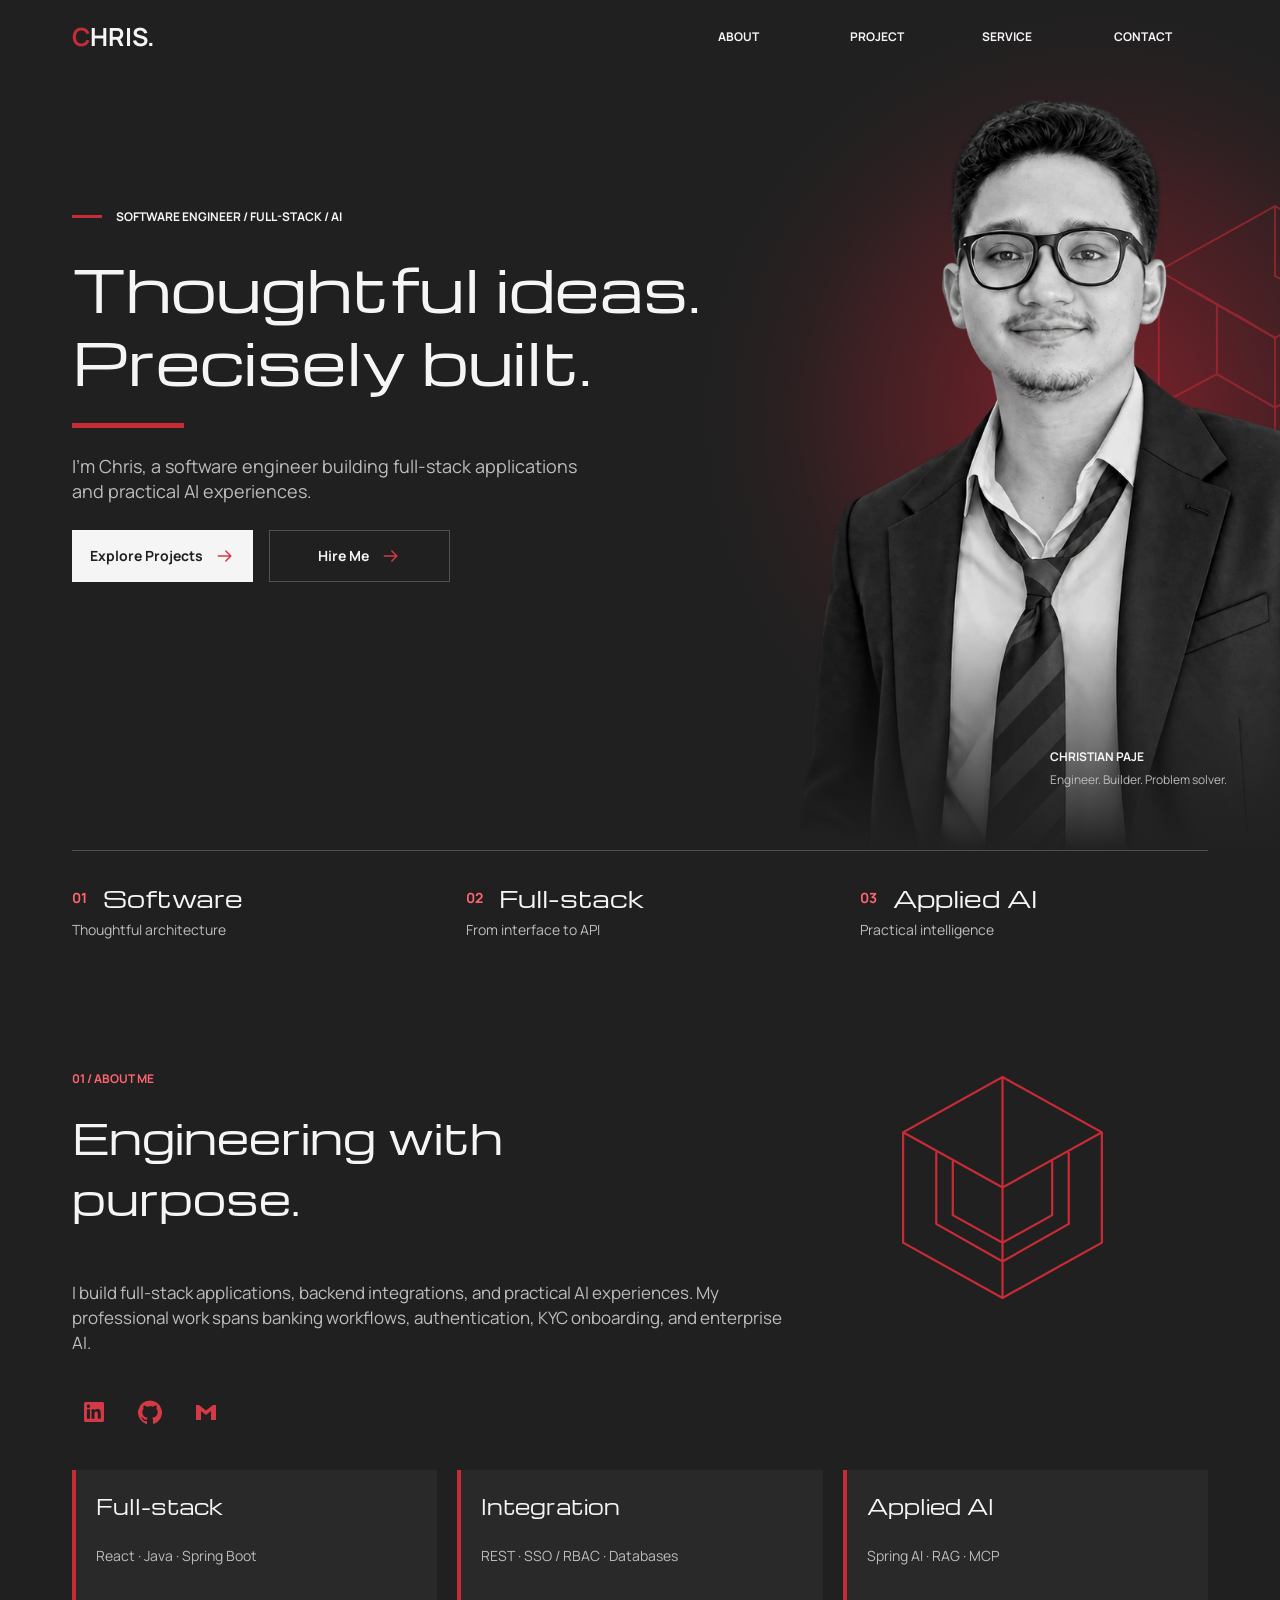
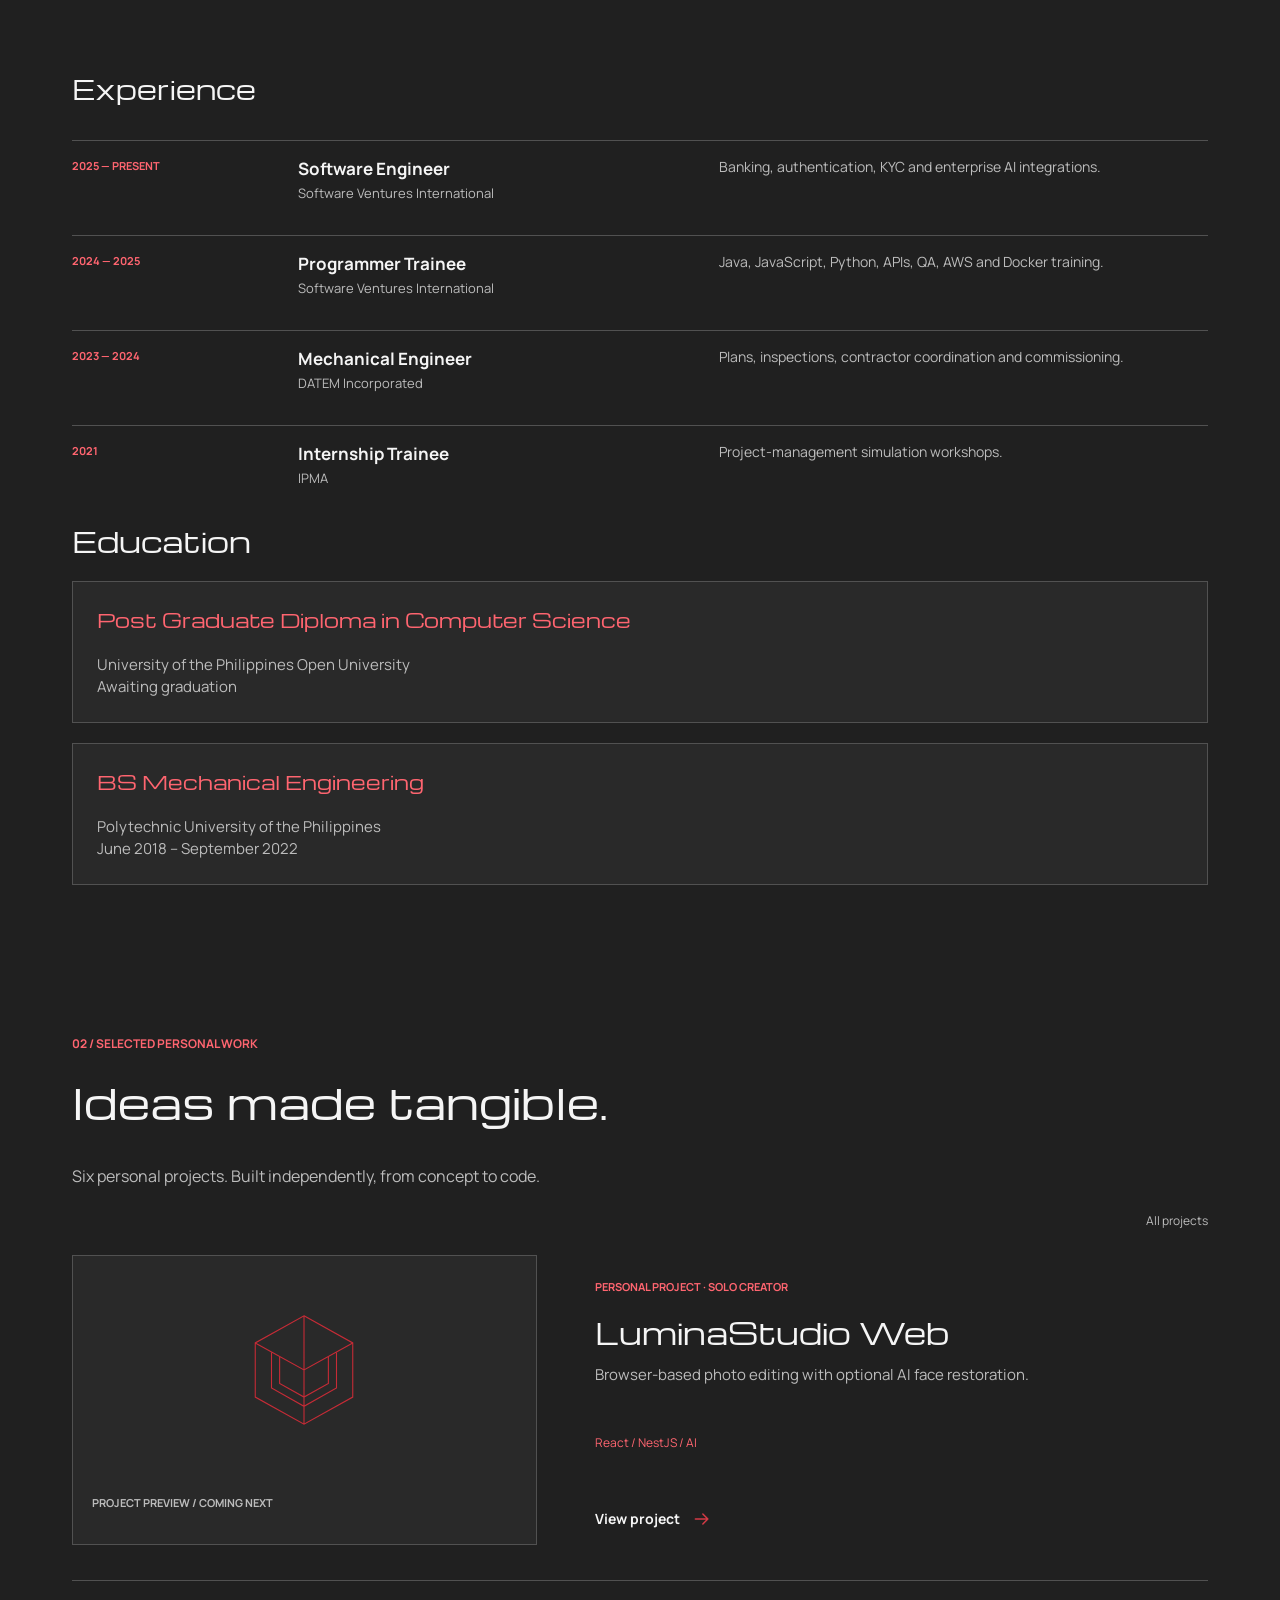
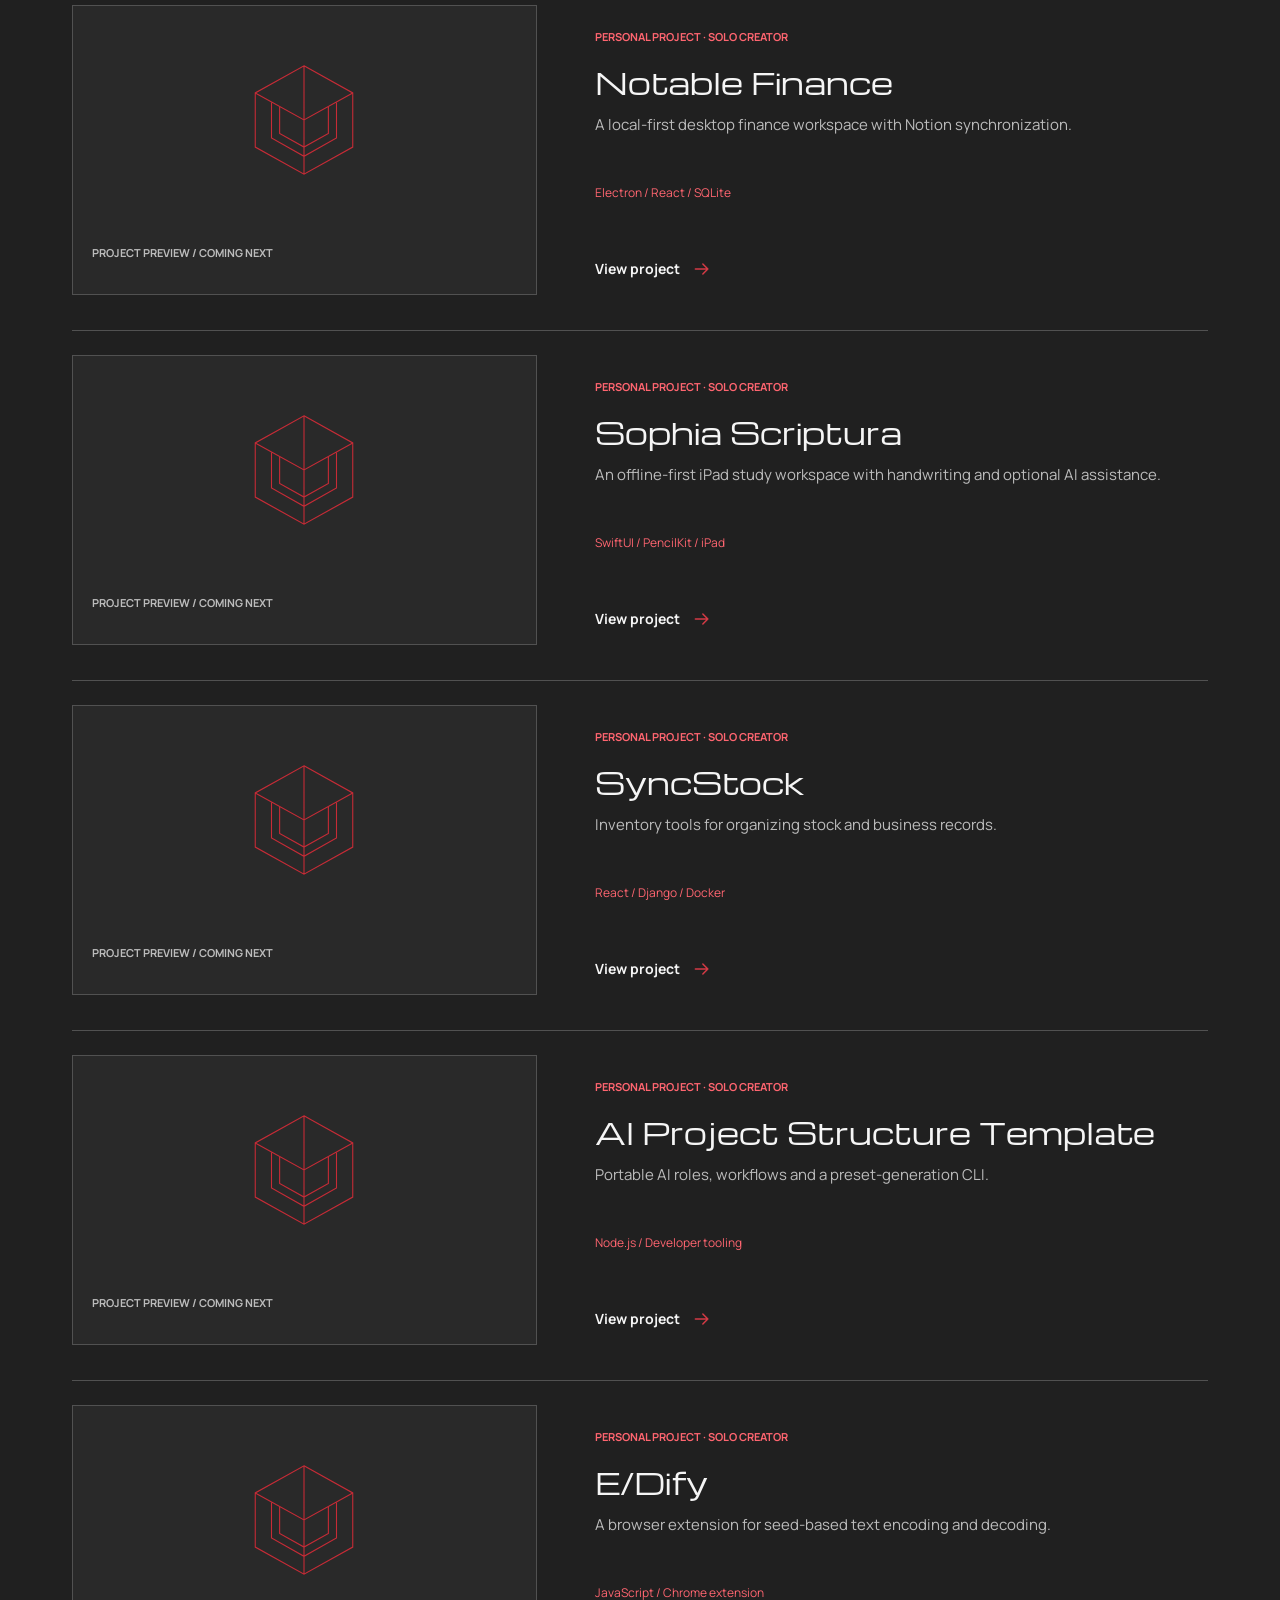
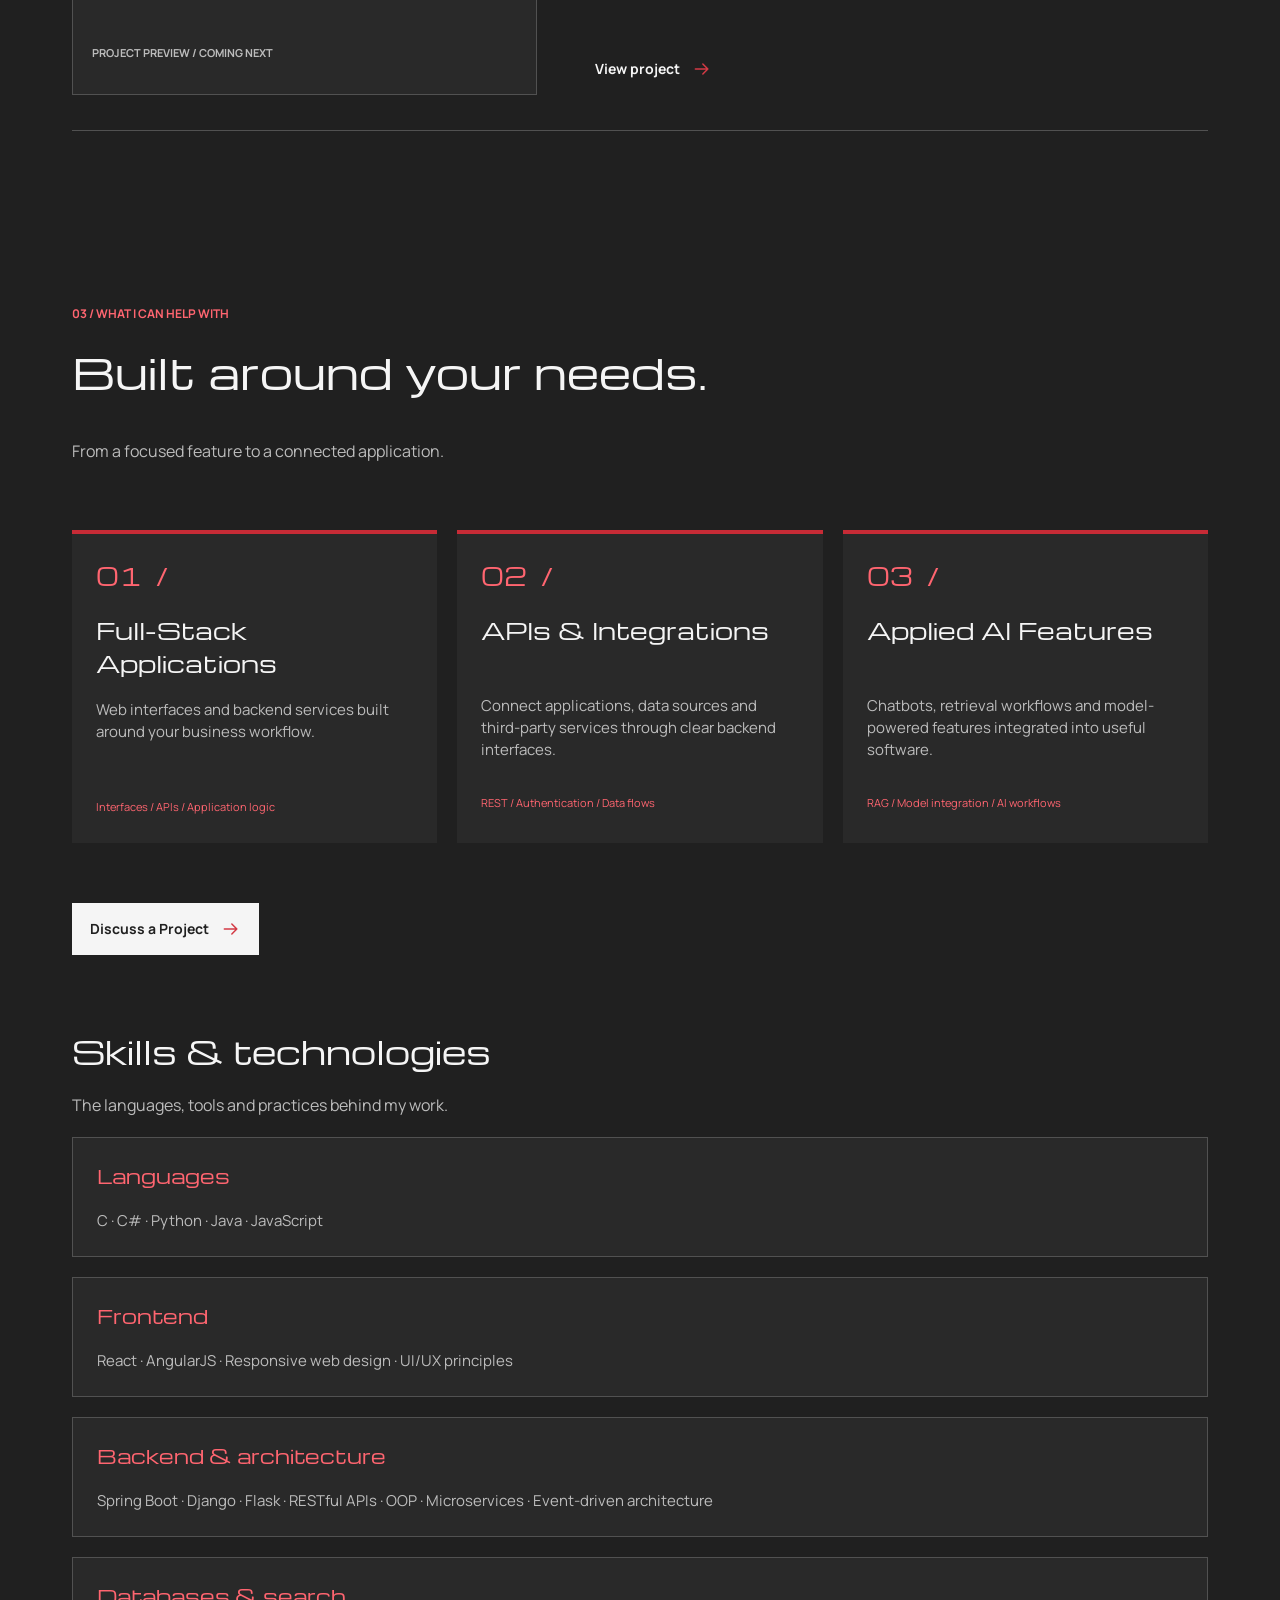
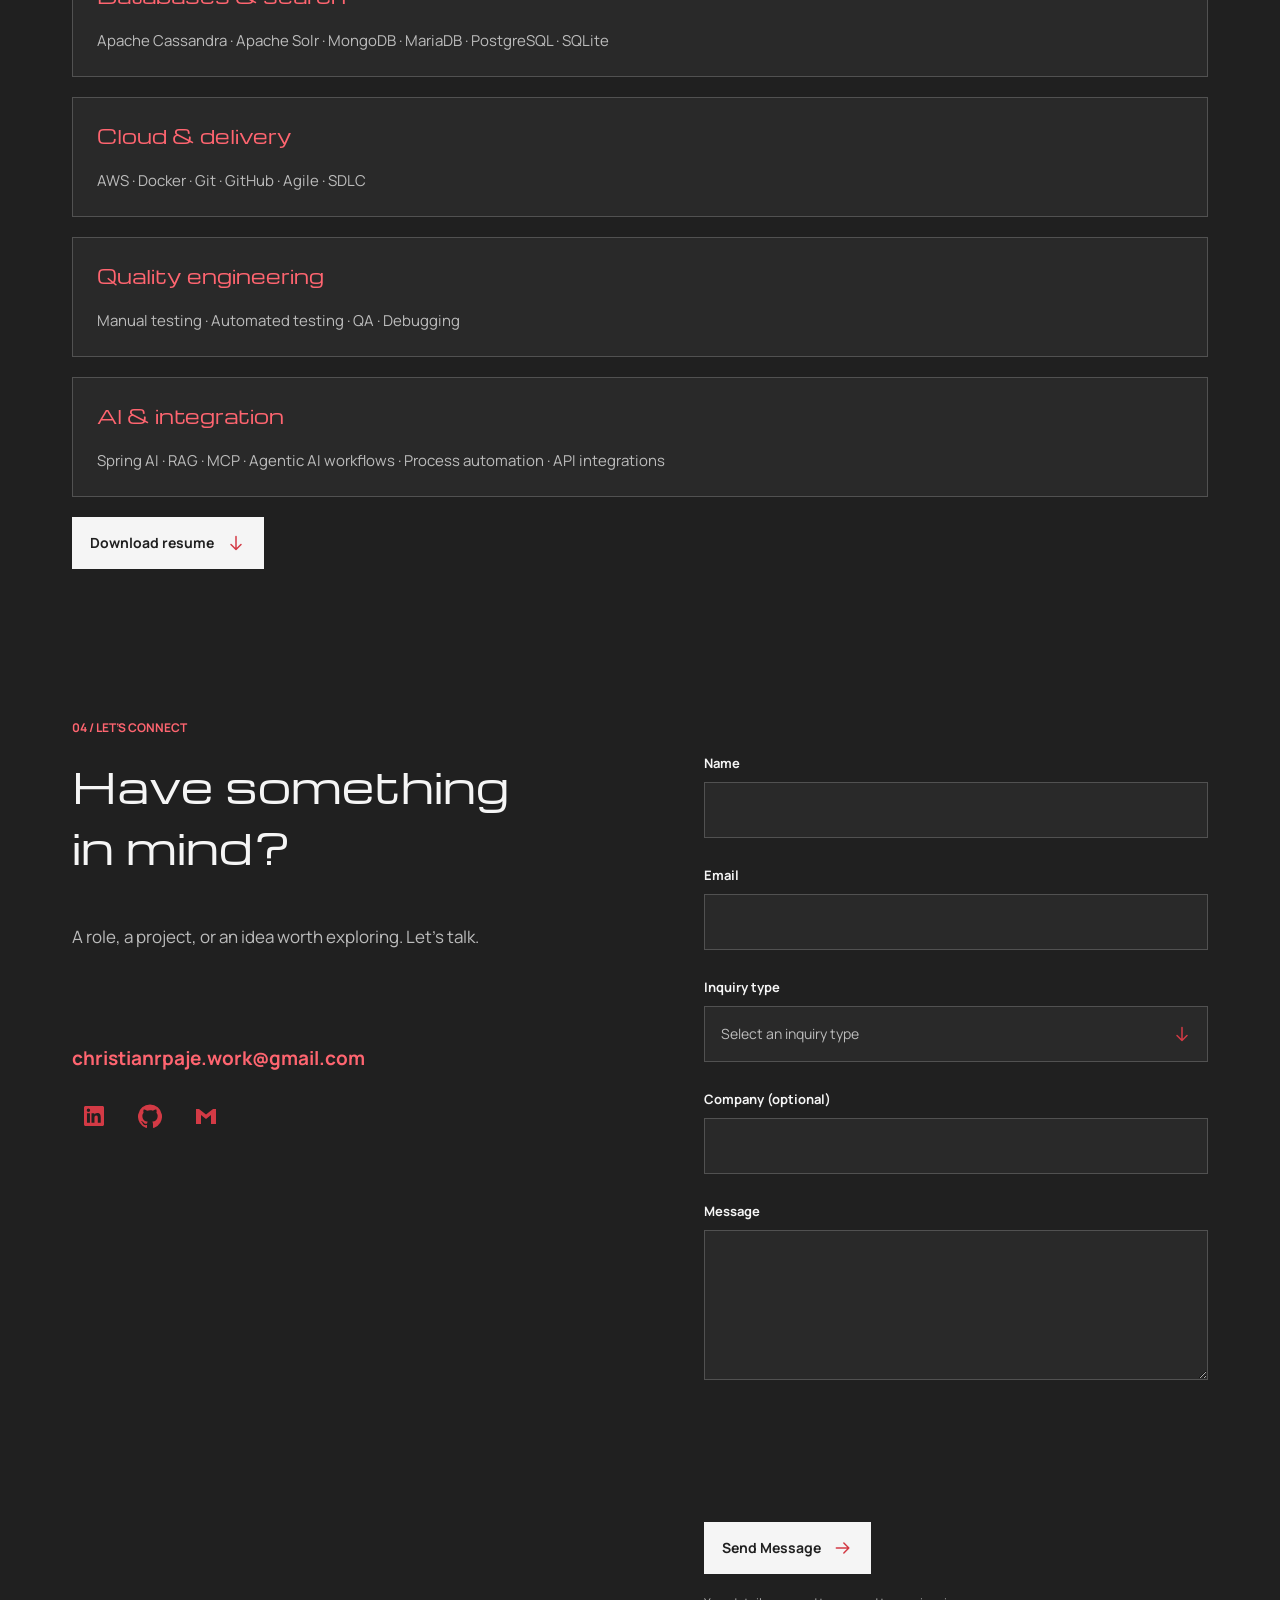
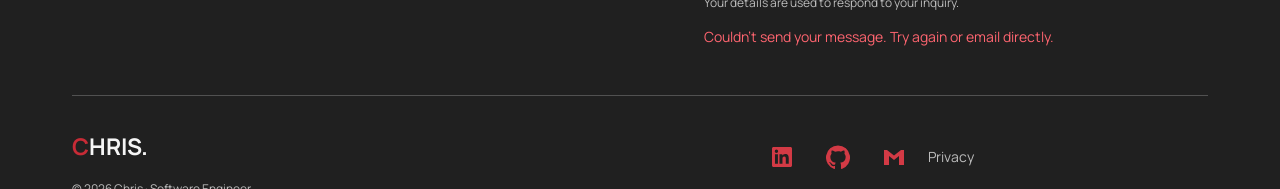
==== commit 5df79d44: "Publish personal portfolio from 00e51eb22f5c2a433d87729b159cd851cb57dfa0" ====
--- a/index.html
+++ b/index.html
@@ -1,3 +1,3 @@
 <!DOCTYPE html><html lang="en"><head><meta charSet="utf-8"/><link rel="preconnect" href="/" crossorigin=""/><meta name="viewport" content="width=device-width, initial-scale=1"/><link rel="preload" href="/media/chris-monochrome.webp" as="image" fetchPriority="high"/><link rel="stylesheet" href="/_next/static/chunks/2469eafe0fqbe.css" data-precedence="next"/><link rel="preload" as="script" fetchPriority="low" href="/_next/static/chunks/19wg2q9r2_sev.js"/><script src="/_next/static/chunks/1c0mhc5ebbn3y.js" async=""></script><script src="/_next/static/chunks/2khxl0v1q4i6n.js" async=""></script><script src="/_next/static/chunks/turbopack-3-ry682tkyiqk.js" async=""></script><script src="/_next/static/chunks/0umf92h1sb77c.js" async=""></script><script src="/_next/static/chunks/04us-7k6gb4d5.js" async=""></script><title>Chris — Software Engineer</title><meta name="description" content="Software engineering, full-stack applications and practical AI experiences by Chris."/><meta name="robots" content="index, follow"/><link rel="canonical" href="https://work-w-christianrpaje.me/"/><meta property="og:title" content="Chris — Software Engineer"/><meta property="og:description" content="Software engineering, full-stack applications and practical AI experiences by Chris."/><meta property="og:url" content="https://work-w-christianrpaje.me/"/><meta property="og:site_name" content="Chris — Software Engineer"/><meta property="og:type" content="website"/><meta name="twitter:card" content="summary"/><meta name="twitter:title" content="Chris — Software Engineer"/><meta name="twitter:description" content="Software engineering, full-stack applications and practical AI experiences by Chris."/><script src="/_next/static/chunks/0cz1d0mv5g_q7.js" noModule=""></script></head><body style="--background:#202020;--surface:#292929;--foreground:#F5F5F5;--muted:#BCBCBC;--decorative:#C72B36;--accent:#FF6570;--functional:#D33A45;--border:#515151;--primary-hover:#FFE4E6;--glow-inner:#A6222E;--glow-mid:#82202B;--desktop-gutter:72px;--mobile-gutter:24px;--card-gap:20px;--card-padding:24px;--control-height:52px;--hero-glow:radial-gradient(ellipse closest-side at center,rgba(166,34,46,0.7600) 0%,rgba(164,34,46,0.7400) 2.5%,rgba(163,34,46,0.7200) 5%,rgba(161,34,46,0.7000) 7.5%,rgba(159,34,45,0.6800) 10%,rgba(158,34,45,0.6600) 12.5%,rgba(156,33,45,0.6400) 15%,rgba(155,33,45,0.6200) 17.5%,rgba(153,33,45,0.6000) 20%,rgba(151,33,45,0.5800) 22.5%,rgba(150,33,45,0.5600) 25%,rgba(148,33,45,0.5400) 27.500000000000004%,rgba(146,33,44,0.5200) 30%,rgba(145,33,44,0.5000) 32.5%,rgba(143,33,44,0.4800) 35%,rgba(141,33,44,0.4600) 37.5%,rgba(140,33,44,0.4400) 40%,rgba(138,32,44,0.4200) 42.5%,rgba(137,32,44,0.4000) 45%,rgba(135,32,43,0.3800) 47.5%,rgba(133,32,43,0.3600) 50%,rgba(132,32,43,0.3400) 52.5%,rgba(130,32,43,0.3200) 55.00000000000001%,rgba(125,32,42,0.3022) 57.49999999999999%,rgba(119,32,42,0.2844) 60%,rgba(114,32,41,0.2667) 62.5%,rgba(108,32,41,0.2489) 65%,rgba(103,32,40,0.2311) 67.5%,rgba(97,32,39,0.2133) 70%,rgba(92,32,39,0.1956) 72.5%,rgba(86,32,38,0.1778) 75%,rgba(81,32,38,0.1600) 77.5%,rgba(76,32,37,0.1422) 80%,rgba(70,32,36,0.1244) 82.5%,rgba(65,32,36,0.1067) 85%,rgba(59,32,35,0.0889) 87.5%,rgba(54,32,34,0.0711) 90%,rgba(48,32,34,0.0533) 92.5%,rgba(43,32,33,0.0356) 95%,rgba(37,32,33,0.0178) 97.5%,rgba(32,32,32,0.0000) 100%)"><div hidden=""><!--$--><!--/$--></div><div class="site-frame"><a class="skip-link" href="#content">Skip to content</a><header class="site-header" data-scrolled="false" data-menu-open="false"><div class="header-inner"><a class="wordmark" href="/" aria-label="Chris — Home"><span>C</span>HRIS.</a><nav class="desktop-navigation" aria-label="Primary"><a href="/#about">ABOUT</a><a href="/#project">PROJECT</a><a href="/#service">SERVICE</a><a href="/#contact">CONTACT</a></nav><button class="menu-toggle" aria-expanded="false" aria-controls="mobile-navigation">MENU +</button></div><nav id="mobile-navigation" class="mobile-navigation" aria-label="Mobile" hidden=""><div class="mobile-menu-items"><div class="mobile-menu-item"><a href="/#about"><span>01</span>ABOUT</a></div><div class="mobile-menu-item"><a href="/#project"><span>02</span>PROJECT</a></div><div class="mobile-menu-item"><a href="/#service"><span>03</span>SERVICE</a></div><div class="mobile-menu-item"><a href="/#contact"><span>04</span>CONTACT</a></div><p>Let’s build something meaningful.</p></div></nav><noscript><nav class="no-script-navigation" aria-label="Primary"><a href="/#about">ABOUT</a><a href="/#project">PROJECT</a><a href="/#service">SERVICE</a><a href="/#contact">CONTACT</a></nav></noscript></header><main id="content" tabindex="-1"><section class="hero" aria-label="Chris"><div class="hero-stage"><div class="desktop-art" aria-hidden="true"><div class="hero-glow"></div><svg class="hero-wireframe" xmlns="http://www.w3.org/2000/svg" width="310" height="335.833" viewBox="0 0 240 260" aria-hidden="true"><g fill="none" stroke="currentColor" stroke-width="1.5"><path d="M120 28 210 78 210 182 120 232 30 182 30 78Z M30 78 120 130 210 78 M120 130V232 M120 28V82L166 108 M75 104V158L120 184 165 158V104 M30 182 75 158 M210 182 165 158"></path><path d="m45 87 75 43m-60-35 60 35m-45-26 45 26m-30-18 30 18"></path></g></svg></div><div class="hero-copy"><p class="hero-positioning"><span class="desktop-positioning">SOFTWARE ENGINEER / FULL-STACK / AI</span><span class="mobile-positioning">SOFTWARE / FULL-STACK / AI</span></p><h1><span class="desktop-headline"><span>Thoughtful ideas.</span><span>Precisely built.</span></span><span class="mobile-headline"><span>Thoughtful</span><span>ideas.</span><span>Precisely built.</span></span></h1><div class="hero-rule"></div><p class="hero-introduction">I’m Chris, a software engineer building full-stack applications and practical AI experiences.</p><div class="hero-actions"><a class="action" href="/#project">Explore Projects<svg width="20" height="20" viewBox="0 0 20 20" fill="none" aria-hidden="true" class="arrow-icon"><path d="M3.333 10h12.5m-5-5 5 5-5 5" stroke="currentColor" stroke-width="1.5" stroke-linecap="round" stroke-linejoin="round"></path></svg></a><a class="action action-secondary" href="/#contact">Hire Me<svg width="20" height="20" viewBox="0 0 20 20" fill="none" aria-hidden="true" class="arrow-icon"><path d="M3.333 10h12.5m-5-5 5 5-5 5" stroke="currentColor" stroke-width="1.5" stroke-linecap="round" stroke-linejoin="round"></path></svg></a></div></div><div class="hero-portrait"><div class="mobile-glow"></div><img src="/media/chris-monochrome.webp" alt="Chris in a suit and glasses" width="965" height="1630" fetchPriority="high"/><div class="portrait-fade"></div></div><div class="portrait-caption"><p>CHRISTIAN PAJE</p><p>Engineer. Builder. Problem solver.</p></div></div><div class="discipline-band"><div class="discipline"><div><span>01</span><h2>Software</h2></div><p>Thoughtful architecture</p></div><div class="discipline"><div><span>02</span><h2>Full-stack</h2></div><p>From interface to API</p></div><div class="discipline"><div><span>03</span><h2>Applied AI</h2></div><p>Practical intelligence</p></div></div></section><section class="portfolio-section about-section" id="about" aria-label="01 / ABOUT ME"><div class="section-heading"><p class="section-kicker">01 / ABOUT ME</p><h2>Engineering with
 purpose.</h2></div><svg class="about-motif" xmlns="http://www.w3.org/2000/svg" width="240" height="240" viewBox="0 0 240 240" aria-hidden="true"><g fill="none" stroke="currentColor" stroke-width="2"><path d="m120 20 90 50v100l-90 50-90-50V70Zm0 0v100m-90-50 90 50 90-50m-90 50v100M60 88v65l60 34 60-34V88M75 96v49l45 25 45-25V96"></path></g></svg><p class="about-introduction">I build full-stack applications, backend integrations, and practical AI experiences. My professional work spans banking workflows, authentication, KYC onboarding, and enterprise AI.</p><div class="about-socials"><div class="social-links"><a href="https://www.linkedin.com/in/work-w-christian-paje/" aria-label="LinkedIn"><svg width="24" height="24" viewBox="0 0 24 24" aria-hidden="true" fill="currentColor"><path d="M20.45 2H3.55C2.69 2 2 2.68 2 3.52v16.96c0 .84.69 1.52 1.55 1.52h16.9c.86 0 1.55-.68 1.55-1.52V3.52c0-.84-.69-1.52-1.55-1.52ZM7.93 18.75H4.98V9.2h2.95v9.55ZM6.45 7.9a1.71 1.71 0 1 1 0-3.42 1.71 1.71 0 0 1 0 3.42Zm12.3 10.85H15.8V14.1c0-1.11-.02-2.54-1.55-2.54-1.55 0-1.79 1.21-1.79 2.46v4.73H9.51V9.2h2.83v1.3h.04c.39-.74 1.36-1.53 2.8-1.53 3 0 3.57 1.97 3.57 4.53v5.25Z"></path></svg></a><a href="https://github.com/work-w-chrstnrpj" aria-label="GitHub"><svg width="24" height="24" viewBox="0 0 24 24" aria-hidden="true" fill="currentColor"><path d="M12 .5a12 12 0 0 0-3.793 23.385c.6.111.82-.261.82-.577v-2.234c-3.338.726-4.043-1.416-4.043-1.416-.546-1.387-1.333-1.756-1.333-1.756-1.09-.745.083-.729.083-.729 1.205.085 1.839 1.237 1.839 1.237 1.07 1.834 2.807 1.304 3.492.997.108-.775.419-1.305.762-1.605-2.665-.303-5.467-1.333-5.467-5.931 0-1.31.469-2.381 1.236-3.221-.124-.303-.536-1.524.117-3.176 0 0 1.008-.323 3.301 1.23A11.5 11.5 0 0 1 12 6.3c1.02.005 2.047.138 3.006.404 2.291-1.553 3.297-1.23 3.297-1.23.655 1.652.243 2.873.119 3.176.77.84 1.235 1.911 1.235 3.221 0 4.61-2.807 5.625-5.479 5.922.43.372.823 1.102.823 2.222v3.293c0 .319.216.694.825.576A12 12 0 0 0 12 .5Z"></path></svg></a><a href="mailto:christianrpaje.work@gmail.com" aria-label="Email Chris"><svg width="24" height="24" viewBox="0 0 24 24" aria-hidden="true" fill="currentColor"><path d="M2 5h3l7 5.5L19 5h3v15h-5V11l-5 4-5-4v9H2Z"></path></svg></a></div></div><div class="expertise-grid"><article class="expertise-card"><h3>Full-stack</h3><p>React · Java · Spring Boot</p></article><article class="expertise-card"><h3>Integration</h3><p>REST · SSO / RBAC · Databases</p></article><article class="expertise-card"><h3>Applied AI</h3><p>Spring AI · RAG · MCP</p></article></div><div class="experience-block"><h3>Experience</h3><div class="experience-list"><article class="experience-row"><p class="experience-date">2025 — PRESENT</p><div class="experience-position"><h4>Software Engineer</h4><p>Software Ventures International</p></div><div class="experience-summary"><p>Banking, authentication, KYC and enterprise AI integrations.</p></div></article><article class="experience-row"><p class="experience-date">2024 — 2025</p><div class="experience-position"><h4>Programmer Trainee</h4><p>Software Ventures International</p></div><div class="experience-summary"><p>Java, JavaScript, Python, APIs, QA, AWS and Docker training.</p></div></article><article class="experience-row"><p class="experience-date">2023 — 2024</p><div class="experience-position"><h4>Mechanical Engineer</h4><p>DATEM Incorporated</p></div><div class="experience-summary"><p>Plans, inspections, contractor coordination and commissioning.</p></div></article><article class="experience-row"><p class="experience-date">2021</p><div class="experience-position"><h4>Internship Trainee</h4><p>IPMA</p></div><div class="experience-summary"><p>Project-management simulation workshops.</p></div></article></div></div><div class="education-block"><h3>Education</h3><div class="education-list"><article class="education-card" data-status="awaiting-graduation"><h4>Post Graduate Diploma in Computer Science</h4><p>University of the Philippines Open University<br/>Awaiting graduation</p></article><article class="education-card" data-status="completed"><h4>BS Mechanical Engineering</h4><p>Polytechnic University of the Philippines<br/>June 2018 – September 2022</p></article></div></div></section><section class="portfolio-section projects-section" id="project" aria-label="02 / SELECTED PERSONAL WORK"><div class="section-heading"><p class="section-kicker">02 / SELECTED PERSONAL WORK</p><h2>Ideas made tangible.</h2></div><p class="project-lead">Six personal projects. Built independently, from concept to code.</p><div class="project-list"><article class="project-row" data-slug="lumina-studio" data-featured="true"><div class="project-media"><svg class="" xmlns="http://www.w3.org/2000/svg" width="240" height="240" viewBox="0 0 240 240" aria-hidden="true"><g fill="none" stroke="currentColor" stroke-width="2"><path d="m120 20 90 50v100l-90 50-90-50V70Zm0 0v100m-90-50 90 50 90-50m-90 50v100M60 88v65l60 34 60-34V88M75 96v49l45 25 45-25V96"></path></g></svg><p>PROJECT PREVIEW / COMING NEXT</p></div><div class="project-copy"><p class="project-attribution">PERSONAL PROJECT · SOLO CREATOR</p><h3>LuminaStudio Web</h3><p class="project-summary">Browser-based photo editing with optional AI face restoration.</p><p class="project-stack">React / NestJS / AI</p><a class="project-action" href="/projects/lumina-studio/">View project<svg width="20" height="20" viewBox="0 0 20 20" fill="none" aria-hidden="true" class="arrow-icon"><path d="M3.333 10h12.5m-5-5 5 5-5 5" stroke="currentColor" stroke-width="1.5" stroke-linecap="round" stroke-linejoin="round"></path></svg></a></div></article><article class="project-row" data-slug="notable-finance" data-featured="true"><div class="project-media"><svg class="" xmlns="http://www.w3.org/2000/svg" width="240" height="240" viewBox="0 0 240 240" aria-hidden="true"><g fill="none" stroke="currentColor" stroke-width="2"><path d="m120 20 90 50v100l-90 50-90-50V70Zm0 0v100m-90-50 90 50 90-50m-90 50v100M60 88v65l60 34 60-34V88M75 96v49l45 25 45-25V96"></path></g></svg><p>PROJECT PREVIEW / COMING NEXT</p></div><div class="project-copy"><p class="project-attribution">PERSONAL PROJECT · SOLO CREATOR</p><h3>Notable Finance</h3><p class="project-summary">A local-first desktop finance workspace with Notion synchronization.</p><p class="project-stack">Electron / React / SQLite</p><a class="project-action" href="/projects/notable-finance/">View project<svg width="20" height="20" viewBox="0 0 20 20" fill="none" aria-hidden="true" class="arrow-icon"><path d="M3.333 10h12.5m-5-5 5 5-5 5" stroke="currentColor" stroke-width="1.5" stroke-linecap="round" stroke-linejoin="round"></path></svg></a></div></article><article class="project-row" data-slug="sophia-scriptura" data-featured="true"><div class="project-media"><svg class="" xmlns="http://www.w3.org/2000/svg" width="240" height="240" viewBox="0 0 240 240" aria-hidden="true"><g fill="none" stroke="currentColor" stroke-width="2"><path d="m120 20 90 50v100l-90 50-90-50V70Zm0 0v100m-90-50 90 50 90-50m-90 50v100M60 88v65l60 34 60-34V88M75 96v49l45 25 45-25V96"></path></g></svg><p>PROJECT PREVIEW / COMING NEXT</p></div><div class="project-copy"><p class="project-attribution">PERSONAL PROJECT · SOLO CREATOR</p><h3>Sophia Scriptura</h3><p class="project-summary">An offline-first iPad study workspace with handwriting and optional AI assistance.</p><p class="project-stack">SwiftUI / PencilKit / iPad</p><a class="project-action" href="/projects/sophia-scriptura/">View project<svg width="20" height="20" viewBox="0 0 20 20" fill="none" aria-hidden="true" class="arrow-icon"><path d="M3.333 10h12.5m-5-5 5 5-5 5" stroke="currentColor" stroke-width="1.5" stroke-linecap="round" stroke-linejoin="round"></path></svg></a></div></article><article class="project-row" data-slug="syncstock" data-featured="false"><div class="project-media"><svg class="" xmlns="http://www.w3.org/2000/svg" width="240" height="240" viewBox="0 0 240 240" aria-hidden="true"><g fill="none" stroke="currentColor" stroke-width="2"><path d="m120 20 90 50v100l-90 50-90-50V70Zm0 0v100m-90-50 90 50 90-50m-90 50v100M60 88v65l60 34 60-34V88M75 96v49l45 25 45-25V96"></path></g></svg><p>PROJECT PREVIEW / COMING NEXT</p></div><div class="project-copy"><p class="project-attribution">PERSONAL PROJECT · SOLO CREATOR</p><h3>SyncStock</h3><p class="project-summary">Inventory tools for organizing stock and business records.</p><p class="project-stack">React / Django / Docker</p><a class="project-action" href="/projects/syncstock/">View project<svg width="20" height="20" viewBox="0 0 20 20" fill="none" aria-hidden="true" class="arrow-icon"><path d="M3.333 10h12.5m-5-5 5 5-5 5" stroke="currentColor" stroke-width="1.5" stroke-linecap="round" stroke-linejoin="round"></path></svg></a></div></article><article class="project-row" data-slug="ai-project-template" data-featured="false"><div class="project-media"><svg class="" xmlns="http://www.w3.org/2000/svg" width="240" height="240" viewBox="0 0 240 240" aria-hidden="true"><g fill="none" stroke="currentColor" stroke-width="2"><path d="m120 20 90 50v100l-90 50-90-50V70Zm0 0v100m-90-50 90 50 90-50m-90 50v100M60 88v65l60 34 60-34V88M75 96v49l45 25 45-25V96"></path></g></svg><p>PROJECT PREVIEW / COMING NEXT</p></div><div class="project-copy"><p class="project-attribution">PERSONAL PROJECT · SOLO CREATOR</p><h3>AI Project Structure Template</h3><p class="project-summary">Portable AI roles, workflows and a preset-generation CLI.</p><p class="project-stack">Node.js / Developer tooling</p><a class="project-action" href="/projects/ai-project-template/">View project<svg width="20" height="20" viewBox="0 0 20 20" fill="none" aria-hidden="true" class="arrow-icon"><path d="M3.333 10h12.5m-5-5 5 5-5 5" stroke="currentColor" stroke-width="1.5" stroke-linecap="round" stroke-linejoin="round"></path></svg></a></div></article><article class="project-row" data-slug="edify" data-featured="false"><div class="project-media"><svg class="" xmlns="http://www.w3.org/2000/svg" width="240" height="240" viewBox="0 0 240 240" aria-hidden="true"><g fill="none" stroke="currentColor" stroke-width="2"><path d="m120 20 90 50v100l-90 50-90-50V70Zm0 0v100m-90-50 90 50 90-50m-90 50v100M60 88v65l60 34 60-34V88M75 96v49l45 25 45-25V96"></path></g></svg><p>PROJECT PREVIEW / COMING NEXT</p></div><div class="project-copy"><p class="project-attribution">PERSONAL PROJECT · SOLO CREATOR</p><h3>E/Dify</h3><p class="project-summary">A browser extension for seed-based text encoding and decoding.</p><p class="project-stack">JavaScript / Chrome extension</p><a class="project-action" href="/projects/edify/">View project<svg width="20" height="20" viewBox="0 0 20 20" fill="none" aria-hidden="true" class="arrow-icon"><path d="M3.333 10h12.5m-5-5 5 5-5 5" stroke="currentColor" stroke-width="1.5" stroke-linecap="round" stroke-linejoin="round"></path></svg></a></div></article></div></section><section class="portfolio-section services-section" id="service" aria-label="03 / WHAT I CAN HELP WITH"><div class="section-heading"><p class="section-kicker">03 / WHAT I CAN HELP WITH</p><h2>Built around your needs.</h2></div><p class="service-lead">From a focused feature to a connected application.</p><div class="services-grid"><article class="service-card" data-icon="fullstack"><p class="service-index">01<!-- -->  /</p><h3>Full-Stack Applications</h3><p class="service-description">Web interfaces and backend services built around your business workflow.</p><p class="service-scope">Interfaces / APIs / Application logic</p></article><article class="service-card" data-icon="integration"><p class="service-index">02<!-- -->  /</p><h3>APIs &amp; Integrations</h3><p class="service-description">Connect applications, data sources and third-party services through clear backend interfaces.</p><p class="service-scope">REST / Authentication / Data flows</p></article><article class="service-card" data-icon="ai"><p class="service-index">03<!-- -->  /</p><h3>Applied AI Features</h3><p class="service-description">Chatbots, retrieval workflows and model-powered features integrated into useful software.</p><p class="service-scope">RAG / Model integration / AI workflows</p></article></div><div class="service-cta"><a class="action" href="/#contact">Discuss a Project<svg width="20" height="20" viewBox="0 0 20 20" fill="none" aria-hidden="true" class="arrow-icon"><path d="M3.333 10h12.5m-5-5 5 5-5 5" stroke="currentColor" stroke-width="1.5" stroke-linecap="round" stroke-linejoin="round"></path></svg></a></div><div class="skills-block"><h3>Skills &amp; technologies</h3><p class="skills-lead">The languages, tools and practices behind my work.</p><div class="skills-list"><article class="skill-card"><h4>Languages</h4><p>C · C# · Python · Java · JavaScript</p></article><article class="skill-card"><h4>Frontend</h4><p>React · AngularJS · Responsive web design · UI/UX principles</p></article><article class="skill-card"><h4>Backend &amp; architecture</h4><p>Spring Boot · Django · Flask · RESTful APIs · OOP · Microservices · Event-driven architecture</p></article><article class="skill-card"><h4>Databases &amp; search</h4><p>Apache Cassandra · Apache Solr · MongoDB · MariaDB · PostgreSQL · SQLite</p></article><article class="skill-card"><h4>Cloud &amp; delivery</h4><p>AWS · Docker · Git · GitHub · Agile · SDLC</p></article><article class="skill-card"><h4>Quality engineering</h4><p>Manual testing · Automated testing · QA · Debugging</p></article><article class="skill-card"><h4>AI &amp; integration</h4><p>Spring AI · RAG · MCP · Agentic AI workflows · Process automation · API integrations</p></article></div><div class="resume-action"><a class="action" href="/media/Christian_Paje_CV.pdf" download="">Download resume<svg width="20" height="20" viewBox="0 0 20 20" fill="none" aria-hidden="true" class="arrow-icon"><path d="M10 3.5v13m-5-5 5 5 5-5" stroke="currentColor" stroke-width="1.5" stroke-linecap="round" stroke-linejoin="round"></path></svg></a></div></div></section><section class="portfolio-section contact-section" id="contact" aria-label="04 / LET’S CONNECT"><div class="contact-overview"><div class="section-heading"><p class="section-kicker">04 / LET’S CONNECT</p><h2>Have something
-in mind?</h2></div><p class="contact-invitation">A role, a project, or an idea worth exploring. Let’s talk.</p><a class="contact-email" href="mailto:christianrpaje.work@gmail.com">christianrpaje.work@gmail.com</a><div class="contact-socials"><div class="social-links"><a href="https://www.linkedin.com/in/work-w-christian-paje/" aria-label="LinkedIn"><svg width="24" height="24" viewBox="0 0 24 24" aria-hidden="true" fill="currentColor"><path d="M20.45 2H3.55C2.69 2 2 2.68 2 3.52v16.96c0 .84.69 1.52 1.55 1.52h16.9c.86 0 1.55-.68 1.55-1.52V3.52c0-.84-.69-1.52-1.55-1.52ZM7.93 18.75H4.98V9.2h2.95v9.55ZM6.45 7.9a1.71 1.71 0 1 1 0-3.42 1.71 1.71 0 0 1 0 3.42Zm12.3 10.85H15.8V14.1c0-1.11-.02-2.54-1.55-2.54-1.55 0-1.79 1.21-1.79 2.46v4.73H9.51V9.2h2.83v1.3h.04c.39-.74 1.36-1.53 2.8-1.53 3 0 3.57 1.97 3.57 4.53v5.25Z"></path></svg></a><a href="https://github.com/work-w-chrstnrpj" aria-label="GitHub"><svg width="24" height="24" viewBox="0 0 24 24" aria-hidden="true" fill="currentColor"><path d="M12 .5a12 12 0 0 0-3.793 23.385c.6.111.82-.261.82-.577v-2.234c-3.338.726-4.043-1.416-4.043-1.416-.546-1.387-1.333-1.756-1.333-1.756-1.09-.745.083-.729.083-.729 1.205.085 1.839 1.237 1.839 1.237 1.07 1.834 2.807 1.304 3.492.997.108-.775.419-1.305.762-1.605-2.665-.303-5.467-1.333-5.467-5.931 0-1.31.469-2.381 1.236-3.221-.124-.303-.536-1.524.117-3.176 0 0 1.008-.323 3.301 1.23A11.5 11.5 0 0 1 12 6.3c1.02.005 2.047.138 3.006.404 2.291-1.553 3.297-1.23 3.297-1.23.655 1.652.243 2.873.119 3.176.77.84 1.235 1.911 1.235 3.221 0 4.61-2.807 5.625-5.479 5.922.43.372.823 1.102.823 2.222v3.293c0 .319.216.694.825.576A12 12 0 0 0 12 .5Z"></path></svg></a><a href="mailto:christianrpaje.work@gmail.com" aria-label="Email Chris"><svg width="24" height="24" viewBox="0 0 24 24" aria-hidden="true" fill="currentColor"><path d="M2 5h3l7 5.5L19 5h3v15h-5V11l-5 4-5-4v9H2Z"></path></svg></a></div></div></div><form class="contact-form" noValidate="" aria-busy="false"><div class="contact-field"><label for="contact-name">Name</label><input id="contact-name" autoComplete="name" maxLength="100" required="" aria-invalid="false" name="name"/></div><div class="contact-field"><label for="contact-email">Email</label><input id="contact-email" type="email" autoComplete="email" maxLength="254" required="" aria-invalid="false" name="email"/></div><div class="contact-field"><label for="contact-inquiry">Inquiry type</label><div class="select-wrap"><select id="contact-inquiry" name="inquiry" required="" aria-invalid="false"><option value="" disabled="" selected="">Select an inquiry type</option><option value="employment">Employment</option><option value="project">Project</option><option value="other">Other</option></select><svg width="20" height="20" viewBox="0 0 20 20" fill="none" aria-hidden="true" class="arrow-icon"><path d="M10 3.5v13m-5-5 5 5 5-5" stroke="currentColor" stroke-width="1.5" stroke-linecap="round" stroke-linejoin="round"></path></svg></div></div><div class="contact-field"><label for="contact-company">Company (optional)</label><input id="contact-company" autoComplete="organization" maxLength="100" aria-invalid="false" name="company"/></div><div class="contact-field contact-message"><label for="contact-message">Message</label><textarea id="contact-message" name="message" minLength="20" maxLength="5000" required="" aria-invalid="false"></textarea></div><input class="honeypot" type="text" tabindex="-1" autoComplete="off" aria-hidden="true" name="botcheck"/><div class="captcha-slot"><!--$!--><template data-dgst=""></template><!--/$--></div><button class="action contact-submit" type="submit" disabled="">Send Message<svg width="20" height="20" viewBox="0 0 20 20" fill="none" aria-hidden="true" class="arrow-icon"><path d="M3.333 10h12.5m-5-5 5 5-5 5" stroke="currentColor" stroke-width="1.5" stroke-linecap="round" stroke-linejoin="round"></path></svg></button><noscript><p class="form-no-script">The contact form is not available yet. Please use email or a profile link.</p></noscript><p class="form-privacy">Your details are used to respond to your inquiry.</p><p class="form-status" role="status" aria-live="polite"></p></form></section></main><footer class="site-footer"><div class="footer-rule"></div><a class="wordmark" href="/" aria-label="Chris — Home"><span>C</span>HRIS.</a><p class="footer-copyright">© <!-- -->2026<!-- --> <!-- -->Chris<!-- --> · <!-- -->Software Engineer</p><div class="footer-links"><div class="social-links"><a href="https://www.linkedin.com/in/work-w-christian-paje/" aria-label="LinkedIn"><svg width="24" height="24" viewBox="0 0 24 24" aria-hidden="true" fill="currentColor"><path d="M20.45 2H3.55C2.69 2 2 2.68 2 3.52v16.96c0 .84.69 1.52 1.55 1.52h16.9c.86 0 1.55-.68 1.55-1.52V3.52c0-.84-.69-1.52-1.55-1.52ZM7.93 18.75H4.98V9.2h2.95v9.55ZM6.45 7.9a1.71 1.71 0 1 1 0-3.42 1.71 1.71 0 0 1 0 3.42Zm12.3 10.85H15.8V14.1c0-1.11-.02-2.54-1.55-2.54-1.55 0-1.79 1.21-1.79 2.46v4.73H9.51V9.2h2.83v1.3h.04c.39-.74 1.36-1.53 2.8-1.53 3 0 3.57 1.97 3.57 4.53v5.25Z"></path></svg></a><a href="https://github.com/work-w-chrstnrpj" aria-label="GitHub"><svg width="24" height="24" viewBox="0 0 24 24" aria-hidden="true" fill="currentColor"><path d="M12 .5a12 12 0 0 0-3.793 23.385c.6.111.82-.261.82-.577v-2.234c-3.338.726-4.043-1.416-4.043-1.416-.546-1.387-1.333-1.756-1.333-1.756-1.09-.745.083-.729.083-.729 1.205.085 1.839 1.237 1.839 1.237 1.07 1.834 2.807 1.304 3.492.997.108-.775.419-1.305.762-1.605-2.665-.303-5.467-1.333-5.467-5.931 0-1.31.469-2.381 1.236-3.221-.124-.303-.536-1.524.117-3.176 0 0 1.008-.323 3.301 1.23A11.5 11.5 0 0 1 12 6.3c1.02.005 2.047.138 3.006.404 2.291-1.553 3.297-1.23 3.297-1.23.655 1.652.243 2.873.119 3.176.77.84 1.235 1.911 1.235 3.221 0 4.61-2.807 5.625-5.479 5.922.43.372.823 1.102.823 2.222v3.293c0 .319.216.694.825.576A12 12 0 0 0 12 .5Z"></path></svg></a><a href="mailto:christianrpaje.work@gmail.com" aria-label="Email Chris"><svg width="24" height="24" viewBox="0 0 24 24" aria-hidden="true" fill="currentColor"><path d="M2 5h3l7 5.5L19 5h3v15h-5V11l-5 4-5-4v9H2Z"></path></svg></a></div><a href="/privacy/">Privacy</a></div></footer></div><!--$--><!--/$--><script id="_R_">(globalThis["TURBOPACK"] || (globalThis["TURBOPACK"] = [])).push({"otherChunks":["static/chunks/19wg2q9r2_sev.js","static/chunks/1c0mhc5ebbn3y.js","static/chunks/2khxl0v1q4i6n.js"],"runtimeModuleIds":[94553]});</script><script src="/_next/static/chunks/19wg2q9r2_sev.js" async=""></script><script>(self.__next_f=self.__next_f||[]).push([0])</script><script>self.__next_f.push([1,"1:\"$Sreact.fragment\"\n3:\"/_next/static/chunks/0umf92h1sb77c.js\"\n4:I[39756,[\"$3\"],\"default\"]\n5:I[37457,[\"$3\"],\"default\"]\n6:\"/_next/static/chunks/04us-7k6gb4d5.js\"\n7:I[25917,[\"$3\",\"$6\"],\"Header\"]\nd:I[68027,[\"$3\"],\"default\",1]\n:HL[\"/_next/static/chunks/2469eafe0fqbe.css\",\"style\"]\n:HC[\"/\",\"\"]\n2:T4c4,radial-gradient(ellipse closest-side at center,rgba(166,34,46,0.7600) 0%,rgba(164,34,46,0.7400) 2.5%,rgba(163,34,46,0.7200) 5%,rgba(161,34,46,0.7000) 7.5%,rgba(159,34,45,0.6800) 10%,rgba(158,34,45,0.6600) 12.5%,rgba(156,33,45,0.6400) 15%,rgba(155,33,45,0.6200) 17.5%,rgba(153,33,45,0.6000) 20%,rgba(151,33,45,0.5800) 22.5%,rgba(150,33,45,0.5600) 25%,rgba(148,33,45,0.5400) 27.500000000000004%,rgba(146,33,44,0.5200) 30%,rgba(145,33,44,0.5000) 32.5%,rgba(143,33,44,0.4800) 35%,rgba(141,33,44,0.4600) 37.5%,rgba(140,33,44,0.4400) 40%,rgba(138,32,44,0.4200) 42.5%,rgba(137,32,44,0.4000) 45%,rgba(135,32,43,0.3800) 47.5%,rgba(133,32,43,0.3600) 50%,rgba(132,32,43,0.3400) 52.5%,rgba(130,32,43,0.3200) 55.00000000000001%,rgba(125,32,42,0.3022) 57.49999999999999%,rgba(119,32,42,0.2844) 60%,rgba(114,32,41,0.2667) 62.5%,rgba(108,32,41,0.2489) 65%,rgba(103,32,40,0.2311) 67.5%,rgba(97,32,39,0.2133) 70%,rgba(92,32,39,0.1956) 72.5%,rgba(86,32,38,0.1778) 75%,rgba(81,32,38,0.1600) 77.5%,rgba(76,32,37,0.1422) 80%,rgba(70,32,36,0.1244) 82.5%,rgba(65,32,36,0.1067) 85%,rgba(59,32,35,0.0889) 87.5%,rgba(54,32,34,0.0711) 90%,rgba(48,32,34,0.0533) 92.5%,rgba(43,32,33,0.0356) 95%,rgba(37,32,33,0.0178) 97.5%,rgba(32,32,32,0.0000) 100%)a:[[\"children\",{\"s\":\"__PAGE__\",\"h\":512,\"d\":{\"r\":\"$Lb\",\"p\":false,\"v\":null}}]]\n0:{\"P\":null,\"c\":[\"\",\"\"],\"q\":\"\",\"i\":false,\"t\":{\"t\":{\"s\":\"\",\"h\":528,\"d\":{\"r\":[\"$\",\"$1\",\"c\",{\"children\":[[[\"$\",\"link\",\"0\",{\"rel\":\"stylesheet\",\"href\":\"/_next/static/chunks/2469eafe0fqbe.css\",\"precedence\":\"next\",\"crossOrigin\":\"$undefined\",\"nonce\":\"$undefined\"}],[\"$\",\"script\",\"script-0\",{\"src\":\"/_next/static/chunks/0umf92h1sb77c.js\",\"async\":true,\"nonce\":\"$undefined\"}]],[\"$\",\"html\",null,{\"lang\":\"en\",\"children\":[\"$\",\"body\",null,{\"style\":{\"--background\":\"#202020\",\"--surface\":\"#292929\",\"--foreground\":\"#F5F5F5\",\"--muted\":\"#BCBCBC\",\"--decorative\":\"#C72B36\",\"--accent\":\"#FF6570\",\"--functional\":\"#D33A45\",\"--border\":\"#515151\",\"--primary-hover\":\"#FFE4E6\",\"--glow-inner\":\"#A6222E\",\"--glow-mid\":\"#82202B\",\"--desktop-gutter\":\"72px\",\"--mobile-gutter\":\"24px\",\"--card-gap\":\"20px\",\"--card-padding\":\"24px\",\"--control-height\":\"52px\",\"--hero-glow\":\"$2\"},\"children\":[\"$\",\"$L4\",null,{\"parallelRouterKey\":\"children\",\"error\":\"$undefined\",\"errorStyles\":\"$undefined\",\"errorScripts\":\"$undefined\",\"template\":[\"$\",\"$L5\",null,{}],\"templateStyles\":\"$undefined\",\"templateScripts\":\"$undefined\",\"notFound\":[[\"$\",\"div\",null,{\"className\":\"site-frame\",\"children\":[[\"$\",\"a\",null,{\"className\":\"skip-link\",\"href\":\"#content\",\"children\":\"Skip to content\"}],[\"$\",\"$L7\",null,{\"profile\":{\"name\":\"Chris\",\"fullName\":\"Christian Paje\",\"wordmark\":\"CHRIS.\",\"roles\":[\"Software Engineer\",\"Full-Stack Engineer\",\"AI Engineer\"],\"biography\":\"I build full-stack applications, backend integrations, and practical AI experiences. My professional work spans banking workflows, authentication, KYC onboarding, and enterprise AI.\",\"email\":\"christianrpaje.work@gmail.com\",\"portrait\":{\"src\":\"/media/chris-monochrome.webp\",\"alt\":\"Chris in a suit and glasses\",\"width\":965,\"height\":1630,\"provenance\":\"Owner-supplied portrait; approved monochrome design asset.\"},\"hero\":{\"headline\":[\"Thoughtful ideas.\",\"Precisely built.\"],\"mobileHeadline\":[\"Thoughtful\",\"ideas.\",\"Precisely built.\"],\"introduction\":\"I’m Chris, a software engineer building full-stack applications and practical AI experiences.\",\"positioning\":\"SOFTWARE ENGINEER / FULL-STACK / AI\",\"mobilePositioning\":\"SOFTWARE / FULL-STACK / AI\",\"primary\":{\"label\":\"Explore Projects\",\"section\":\"project\"},\"secondary\":{\"label\":\"Hire Me\",\"section\":\"contact\"},\"portraitCaption\":\"Engineer. Builder. Problem solver.\",\"disciplines\":[{\"id\":\"software\",\"title\":\"Software\",\"description\":\"Thoughtful architecture\"},{\"id\":\"fullstack\",\"title\":\"Full-stack\",\"description\":\"From interface to API\"},{\"id\":\"ai\",\"title\":\"Applied AI\",\"description\":\"Practical intelligence\"}]},\"socials\":[{\"id\":\"linkedin\",\"label\":\"LinkedIn\",\"icon\":\"linkedin\",\"url\":\"https://www.linkedin.com/in/work-w-christian-paje/\"},{\"id\":\"github\",\"label\":\"GitHub\",\"icon\":\"github\",\"url\":\"https://github.com/work-w-chrstnrpj\"},{\"id\":\"email\",\"label\":\"Email Chris\",\"icon\":\"email\",\"url\":\"mailto:christianrpaje.work@gmail.com\"}],\"expertise\":[{\"id\":\"fullstack\",\"title\":\"Full-stack\",\"tools\":\"React · Java · Spring Boot\"},{\"id\":\"integration\",\"title\":\"Integration\",\"tools\":\"REST · SSO / RBAC · Databases\"},{\"id\":\"ai\",\"title\":\"Applied AI\",\"tools\":\"Spring AI · RAG · MCP\"}],\"resume\":{\"available\":true,\"label\":\"Download resume\",\"path\":\"/media/Christian_Paje_CV.pdf\"}},\"navigation\":[{\"id\":\"about\",\"label\":\"ABOUT\"},{\"id\":\"project\",\"label\":\"PROJECT\"},{\"id\":\"service\",\"label\":\"SERVICE\"},{\"id\":\"contact\",\"label\":\"CONTACT\"}],\"copy\":{\"about\":{\"kicker\":\"01 / ABOUT ME\",\"title\":\"Engineering with\\npurpose.\"},\"project\":{\"kicker\":\"02 / SELECTED PERSONAL WORK\",\"title\":\"Ideas made tangible.\",\"lead\":\"Six personal projects. Built independently, from concept to code.\"},\"service\":{\"kicker\":\"03 / WHAT I CAN HELP WITH\",\"title\":\"Built around your needs.\",\"lead\":\"From a focused feature to a connected application.\"},\"contact\":{\"kicker\":\"04 / LET’S CONNECT\",\"title\":\"Have something\\nin mind?\",\"lead\":\"A role, a project, or an idea worth exploring. Let’s talk.\"},\"experience\":\"Experience\",\"education\":\"Education\",\"skills\":\"Skills \u0026 technologies\",\"skillsLead\":\"The languages, tools and practices behind my work.\",\"projectAttribution\":\"PERSONAL PROJECT · SOLO CREATOR\",\"projectPreview\":\"PROJECT PREVIEW / COMING NEXT\",\"viewProject\":\"View project\",\"allProjects\":\"All projects\",\"noProjects\":\"No projects in this category.\",\"showAll\":\"Show all\",\"discuss\":{\"label\":\"Discuss a Project\",\"section\":\"contact\"},\"privacy\":\"Privacy\",\"home\":\"Home\",\"menuOpen\":\"MENU +\",\"menuClose\":\"CLOSE ×\",\"menuClosing\":\"Let’s build something meaningful.\",\"skip\":\"Skip to content\",\"footer\":\"Software Engineer\",\"auxiliary\":{\"caseStudyHeadings\":{\"Problem\":\"Purpose \u0026 Goals\"},\"role\":\"Role\",\"status\":\"Status\",\"stack\":\"Technologies\",\"evidence\":\"Project evidence\",\"source\":\"View source\",\"live\":\"Open live project\",\"video\":\"Watch demo\",\"transcript\":\"Read transcript\",\"privacyLead\":\"How this portfolio handles information you choose to share.\",\"privacyContact\":\"Questions about your information\",\"privacyLinks\":[{\"label\":\"Web3Forms privacy\",\"url\":\"https://web3forms.com/privacy\"},{\"label\":\"hCaptcha privacy\",\"url\":\"https://www.hcaptcha.com/privacy\"},{\"label\":\"GitHub privacy\",\"url\":\"https://docs.github.com/en/site-policy/privacy-policies/github-general-privacy-statement\"}],\"privacySections\":[{\"title\":\"Browsing\",\"body\":\"This static portfolio has no visitor accounts, application database or application analytics. The hosting provider may process request information to serve and secure the site.\"},{\"title\":\"Contact messages\",\"body\":\"When the contact form is enabled, your name, email, inquiry type, optional company and message pass directly to Web3Forms and the receiving inbox. The public form identifier identifies the recipient configuration. Provider acceptance does not guarantee inbox delivery. The portfolio does not store messages in an application database.\"},{\"title\":\"Spam protection\",\"body\":\"The enabled form loads hCaptcha to check submissions for abuse. That external service may process technical and interaction information under its own policies. No captcha loads while this portfolio’s form is disabled. Direct email remains available.\"},{\"title\":\"Retention and your choices\",\"body\":\"Message retention depends on the form provider and receiving inbox. Exact account retention settings must be verified before form activation; this site does not promise immediate deletion or zero provider storage. Contact the portfolio owner to ask about messages you have sent.\"},{\"title\":\"External services\",\"body\":\"Source, social and demo links open external sites with their own privacy practices. Read the service policies below for more information.\"}],\"notFoundTitle\":\"Page not found.\",\"notFoundLead\":\"This address is unavailable. Return home to explore the current work.\"}}}],\"$L8\",\"$L9\"]}],[]],\"forbidden\":\"$undefined\",\"unauthorized\":\"$undefined\"}]}]}]]}],\"p\":false,\"v\":null},\"c\":\"$Qa\"},\"h\":{\"r\":\"$Lc\",\"p\":false,\"v\":null}},\"m\":\"$undefined\",\"G\":[\"$d\",[\"$Le\"]],\"S\":true,\"r\":\"$undefined\",\"s\":\"$undefined\",\"a\":\"$undefined\",\"l\":\"$undefined\",\"p\":\"$undefined\",\"d\":\"$undefined\",\"b\":\"KkFD-zrgXyPw6d0oa_2w0\"}\n13:\"ViewportBoundary\"\n14:I[97367,[\"$3\"],\"$13\"]\n16:\"MetadataBoundary\"\n17:I[97367,[\"$3\"],\"$16\"]\n18:\"$Sreact.suspense\"\n8:[\"$\",\"main\",null,{\"id\":\"content\",\"className\":\"auxiliary-page\",\"tabIndex\":-1,\"children\":[[\"$\",\"p\",null,{\"className\":\"section-kicker\",\"children\":\"404\"}],[\"$\",\"h1\",null,{\"children\":\"Page not found.\"}],[\"$\",\"p\",null,{\"className\":\"auxiliary-lead\",\"children\":\"This address is unavailable. Return home to explore the current work.\"}],[\"$\",\"a\",null,{\"className\":\"action\",\"href\":\"/\",\"children\":\"Home\"}]]}]\n9:[\"$\",\"footer\",null,{\"className\":\"site-footer\",\"children\":[[\"$\",\"div\",null,{\"className\":\"footer-rule\"}],[\"$\",\"a\",null,{\"className\":\"wordmark\",\"href\":\"/\",\"aria-label\":\"Chris — Home\",\"children\":[[\"$\",\"span\",null,{\"children\":\"C\"}],\"HRIS.\"]}],[\"$\",\"p\",null,{\"className\":\"footer-copyright\",\"children\":[\"© \",2026,\" \",\"Chris\",\" · \",\"Software Engineer\"]}],[\"$\",\"div\",null,{\"className\":\"footer-links\",\"children\":[[\"$\",\"div\",null,{\"className\":\"social-links\",\"children\":[[\"$\",\"a\",\"linkedin\",{\"href\":\"https://www.linkedin.com/in/work-w-christian-paje/\",\"aria-label\":\"LinkedIn\",\"children\":[\"$\",\"svg\",null,{\"width\":\"24\",\"height\":\"24\",\"viewBox\":\"0 0 24 24\",\"aria-hidden\":\"true\",\"fill\":\"currentColor\",\"children\":[\"$\",\"path\",null,{\"d\":\"M20.45 2H3.55C2.69 2 2 2.68 2 3.52v16.96c0 .84.69 1.52 1.55 1.52h16.9c.86 0 1.55-.68 1.55-1.52V3.52c0-.84-.69-1.52-1.55-1.52ZM7.93 18.75H4.98V9.2h2.95v9.55ZM6.45 7.9a1.71 1.71 0 1 1 0-3.42 1.71 1.71 0 0 1 0 3.42Zm12.3 10.85H15.8V14.1c0-1.11-.02-2.54-1.55-2.54-1.55 0-1.79 1.21-1.79 2.46v4.73H9.51V9.2h2.83v1.3h.04c.39-.74 1.36-1.53 2.8-1.53 3 0 3.57 1.97 3.57 4.53v5.25Z\"}]}]}],[\"$\",\"a\",\"github\",{\"href\":\"https://github.com/work-w-chrstnrpj\",\"aria-label\":\"GitHub\",\"children\":[\"$\",\"svg\",null,{\"width\":\"24\",\"height\":\"24\",\"viewBox\":\"0 0 24 24\",\"aria-hidden\":\"true\",\"fill\":\"currentColor\",\"children\":[\"$\",\"path\",null,{\"d\":\"M12 .5a12 12 0 0 0-3.793 23.385c.6.111.82-.261.82-.577v-2.234c-3.338.726-4.043-1.416-4.043-1.416-.546-1.387-1.333-1.756-1.333-1.756-1.09-.745.083-.729.083-.729 1.205.085 1.839 1.237 1.839 1.237 1.07 1.834 2.807 1.304 3.492.997.108-.775.419-1.305.762-1.605-2.665-.303-5.467-1.333-5.467-5.931 0-1.31.469-2.381 1.236-3.221-.124-.303-.536-1.524.117-3.176 0 0 1.008-.323 3.301 1.23A11.5 11.5 0 0 1 12 6.3c1.02.005 2.047.138 3.006.404 2.291-1.553 3.297-1.23 3.297-1.23.655 1.652.243 2.873.119 3.176.77.84 1.235 1.911 1.235 3.221 0 4.61-2.807 5.625-5.479 5.922.43.372.823 1.102.823 2.222v3.293c0 .319.216.694.825.576A12 12 0 0 0 12 .5Z\"}]}]}],[\"$\",\"a\",\"email\",{\"href\":\"mailto:christianrpaje.work@gmail.com\",\"aria-label\":\"Email Chris\",\"children\":[\"$\",\"svg\",null,{\"width\":\"24\",\"height\":\"24\",\"viewBox\":\"0 0 24 24\",\"aria-hidden\":\"true\",\"fill\":\"currentColor\",\"children\":[\"$\",\"path\",null,{\"d\":\"M2 5h3l7 5.5L19 5h3v15h-5V11l-5 4-5-4v9H2Z\"}]}]}]]}],[\"$\",\"a\",null,{\"href\":\"/privacy/\",\"children\":\"Privacy\"}]]}]]}]\nb:[\"$\",\"$1\",\"c\",{\"children\":[[\"$\",\"div\",null,{\"className\":\"site-frame\",\"children\":[[\"$\",\"a\",null,{\"className\":\"skip-link\",\"href\":\"#content\",\"children\":\"Skip to content\"}],[\"$\",\"$L7\",null,{\"profile\":{\"name\":\"Chris\",\"fullName\":\"Christian Paje\",\"wordmark\":\"CHRIS.\",\"roles\":[\"Software Engineer\",\"Full-Stack Engineer\",\"AI Engineer\"],\"biography\":\"I build full-stack applications, backend integrations, and practical AI experiences. My professional work spans banking workflows, authentication, KYC onboarding, and enterprise AI.\",\"email\":\"christianrpaje.work@gmail.com\",\"portrait\":{\"src\":\"/media/chris-monochrome.webp\",\"alt\":\"Chris in a suit and glasses\",\"width\":965,\"height\":1630,\"provenance\":\"Owner-supplied portrait; approved monochrome design asset.\"},\"hero\":{\"headline\":[\"Thoughtful ideas.\",\"Precisely built.\"],\"mobileHeadline\":[\"Thoughtful\",\"ideas.\",\"Precisely built.\"],\"introduction\":\"I’m Chris, a software engineer building full-stack applications and practical AI experiences.\",\"positioning\":\"SOFTWARE ENGINEER / FULL-STACK / AI\",\"mobilePositioning\":\"SOFTWARE / FULL-STACK / AI\",\"primary\":{\"label\":\"Explore Projects\",\"section\":\"project\"},\"secondary\":{\"label\":\"Hire Me\",\"section\":\"contact\"},\"portraitCaption\":\"Engineer. Builder. Problem solver.\",\"disciplines\":[{\"id\":\"software\",\"title\":\"Software\",\"description\":\"Thoughtful architecture\"},{\"id\":\"fullstack\",\"title\":\"Full-stack\",\"description\":\"From interface to API\"},{\"id\":\"ai\",\"title\":\"Applied AI\",\"description\":\"Practical intelligence\"}]},\"socials\":[{\"id\":\"linkedin\",\"label\":\"LinkedIn\",\"icon\":\"linkedin\",\"url\":\"https://www.linkedin.com/in/work-w-christian-paje/\"},{\"id\":\"github\",\"label\":\"GitHub\",\"icon\":\"github\",\"url\":\"https://github.com/work-w-chrstnrpj\"},{\"id\":\"email\",\"label\":\"Email Chris\",\"icon\":\"email\",\"url\":\"mailto:christianrpaje.work@gmail.com\"}],\"expertise\":[{\"id\":\"fullstack\",\"title\":\"Full-stack\",\"tools\":\"React · Java · Spring Boot\"},{\"id\":\"integration\",\"title\":\"Integration\",\"tools\":\"REST · SSO / RBAC · Databases\"},{\"id\":\"ai\",\"title\":\"Applied AI\",\"tools\":\"Spring AI · RAG · MCP\"}],\"resume\":{\"available\":true,\"label\":\"Download resume\",\"path\":\"/media/Christian_Paje_CV.pdf\"}},\"navigation\":[{\"id\":\"about\",\"label\":\"ABOUT\"},{\"id\":\"project\",\"label\":\"PROJECT\"},{\"id\":\"service\",\"label\":\"SERVICE\"},{\"id\":\"contact\",\"label\":\"CONTACT\"}],\"copy\":{\"about\":{\"kicker\":\"01 / ABOUT ME\",\"title\":\"Engineering with\\npurpose.\"},\"project\":{\"kicker\":\"02 / SELECTED PERSONAL WORK\",\"title\":\"Ideas made tangible.\",\"lead\":\"Six personal projects. Built independently, from concept to code.\"},\"service\":{\"kicker\":\"03 / WHAT I CAN HELP WITH\",\"title\":\"Built around your needs.\",\"lead\":\"From a focused feature to a connected application.\"},\"contact\":{\"kicker\":\"04 / LET’S CONNECT\",\"title\":\"Have something\\nin mind?\",\"lead\":\"A role, a project, or an idea worth exploring. Let’s talk.\"},\"experience\":\"Experience\",\"education\":\"Education\",\"skills\":\"Skills \u0026 technologies\",\"skillsLead\":\"The languages, tools and practices behind my work.\",\"projectAttribution\":\"PERSONAL PROJECT · SOLO CREATOR\",\"projectPreview\":\"PROJECT PREVIEW / COMING NEXT\",\"viewProject\":\"View project\",\"allProjects\":\"All projects\",\"noProjects\":\"No projects in this category.\",\"showAll\":\"Show all\",\"discuss\":{\"label\":\"Discuss a Project\",\"section\":\"contact\"},\"privacy\":\"Privacy\",\"home\":\"Home\",\"menuOpen\":\"MENU +\",\"menuClose\":\"CLOSE ×\",\"menuClosing\":\"Let’s build something meaningful.\",\"skip\":\"Skip to content\",\"footer\":\"Software Engineer\",\"auxiliary\":{\"caseStudyHeadings\":{\"Problem\":\"Purpose \u0026 Goals\"},\"role\":\"Role\",\"status\":\"Status\",\"stack\":\"Technologies\",\"evidence\":\"Project evidence\",\"source\":\"View source\",\"live\":\"Open live project\",\"video\":\"Watch demo\",\"transcript\":\"Read transcript\",\"privacyLead\":\"How this portfolio handles information you choose to share.\",\"privacyContact\":\"Questions about your information\",\"privacyLinks\":[{\"label\":\"Web3Forms privacy\",\"url\":\"https://web3forms.com/privacy\"},{\"label\":\"hCaptcha privacy\",\"url\":\"https://www.hcaptcha.com/privacy\"},{\"label\":\"GitHub privacy\",\"url\":\"https://docs.github.com/en/site-policy/privacy-policies/github-general-privacy-statement\"}],\"privacySections\":[{\"title\":\"Browsing\",\"body\":\"This static portfolio has no visitor accounts, application database or application analytics. The hosting provider may process request information to serve and secure the site.\"},{\"title\":\"Contact messages\",\"body\":\"When the contact form is enabled, your name, email, inquiry type, optional company and message pass directly to Web3Forms and the receiving inbox. The public form identifier identifies the recipient configuration. Provider acceptance does not guarantee inbox delivery. The portfolio does not store messages in an application database.\"},{\"title\":\"Spam protection\",\"body\":\"The enabled form loads hCaptcha to check submissions for abuse. That external service may process technical and interaction information under its own policies. No captcha loads while this portfolio’s form is disabled. Direct email remains available.\"},{\"title\":\"Retention and your choices\",\"body\":\"Message retention depends on the form provider and receiving inbox. Exact account retention settings must be verified before form activation; this site does not promise immediate deletion or zero provider storage. Contact the portfolio owner to ask about messages you have sent.\"},{\"title\":\"External services\",\"body\":\"Source, social and demo links open external sites with their own privacy practices. Read the service policies below for more information.\"}],\"notFoundTitle\":\"Page not found.\",\"notFoundLead\":\"This address is unavailable. Return home to explore the current work.\"}}}],\"$Lf\",\"$L10\"]}],[\"$L11\"],\"$L12\"]}]\nc:[\"$\",\"$1\",\"h\",{\"children\":[null,[\"$\",\"$L14\",null,{\"children\":\"$L15\"}],[\"$\",\"$L17\",null,{\"children\":[[\"$\",\"div\",null,{\"hidden\":true,\"children\":[\"$\",\"$18\",null,{\"name\":\"Next.Metadata\",\"children\":\"$L19\"}]}],null]}],null]}]\ne:[\"$\",\"link\",\"0\",{\"rel\":\"stylesheet\",\"href\":\"/_next/static/chunks/2469eafe0fqbe.css\",\"precedence\":\"next\",\"crossOrigin\":\"$undefined\",\"nonce\":\"$undefined\"}]\n21:I[97367,[\"$3\"],\"OutletBoundary\"]\n:HL[\"/media/chris-monochrome.webp\",\"image\",{\"fetchPriority\":\"high\"}]\nf:[\"$\",\"main\",null,{\"id\":\"content\",\"tabIndex\":-1,\"children\":[[\"$\",\"section\",null,{\"className\":\"hero\",\"aria-label\":\"Chris\",\"children\":[[\"$\",\"div\",null,{\"className\":\"hero-stage\",\"children\":[[\"$\",\"div\",null,{\"className\":\"desktop-art\",\"aria-hidden\":\"true\",\"children\":[[\"$\",\"div\",null,{\"className\":\"hero-glow\"}],[\"$\",\"svg\",null,{\"className\":\"hero-wireframe\",\"xmlns\":\"http://www.w3.org/2000/svg\",\"width\":\"310\",\"height\":\"335.833\",\"viewBox\":\"0 0 240 260\",\"aria-hidden\":\"true\",\"children\":[\"$\",\"g\",null,{\"fill\":\"none\",\"stroke\":\"currentColor\",\"strokeWidth\":\"1.5\",\"children\":[[\"$\",\"path\",null,{\"d\":\"M120 28 210 78 210 182 120 232 30 182 30 78Z M30 78 120 130 210 78 M120 130V232 M120 28V82L166 108 M75 104V158L120 184 165 158V104 M30 182 75 158 M210 182 165 158\"}],[\"$\",\"path\",null,{\"d\":\"m45 87 75 43m-60-35 60 35m-45-26 45 26m-30-18 30 18\"}]]}]}]]}],[\"$\",\"div\",null,{\"className\":\"hero-copy\",\"children\":[[\"$\",\"p\",null,{\"className\":\"hero-positioning\",\"children\":[[\"$\",\"span\",null,{\"className\":\"desktop-positioning\",\"children\":\"SOFTWARE ENGINEER / FULL-STACK / AI\"}],[\"$\",\"span\",null,{\"className\":\"mobile-positioning\",\"children\":\"SOFTWARE / FULL-STACK / AI\"}]]}],[\"$\",\"h1\",null,{\"children\":[[\"$\",\"span\",null,{\"className\":\"desktop-headline\",\"children\":[[\"$\",\"span\",\"0\",{\"children\":\"Thoughtful ideas.\"}],[\"$\",\"span\",\"1\",{\"children\":\"Precisely built.\"}]]}],[\"$\",\"span\",null,{\"className\":\"mobile-headline\",\"children\":[[\"$\",\"span\",\"0\",{\"children\":\"Thoughtful\"}],[\"$\",\"span\",\"1\",{\"children\":\"ideas.\"}],[\"$\",\"span\",\"2\",{\"children\":\"Precisely built.\"}]]}]]}],[\"$\",\"div\",null,{\"className\":\"hero-rule\"}],[\"$\",\"p\",null,{\"className\":\"hero-introduction\",\"children\":\"I’m Chris, a software engineer building full-stack applications and practical AI experiences.\"}],[\"$\",\"div\",null,{\"className\":\"hero-actions\",\"children\":[[\"$\",\"a\",null,{\"className\":\"action\",\"href\":\"/#project\",\"children\":[\"Explore Projects\",[\"$\",\"svg\",null,{\"width\":\"20\",\"height\":\"20\",\"viewBox\":\"0 0 20 20\",\"fill\":\"none\",\"aria-hidden\":\"true\",\"className\":\"arrow-icon\",\"children\":[\"$\",\"path\",null,{\"d\":\"M3.333 10h12.5m-5-5 5 5-5 5\",\"stroke\":\"currentColor\",\"strokeWidth\":\"1.5\",\"strokeLinecap\":\"round\",\"strokeLinejoin\":\"round\"}]}]]}],[\"$\",\"a\",null,{\"className\":\"action action-secondary\",\"href\":\"/#contact\",\"children\":[\"Hire Me\",[\"$\",\"svg\",null,{\"width\":\"20\",\"height\":\"20\",\"viewBox\":\"0 0 20 20\",\"fill\":\"none\",\"aria-hidden\":\"true\",\"className\":\"arrow-icon\",\"children\":[\"$\",\"path\",null,{\"d\":\"M3.333 10h12.5m-5-5 5 5-5 5\",\"stroke\":\"currentColor\",\"strokeWidth\":\"1.5\",\"strokeLinecap\":\"round\",\"strokeLinejoin\":\"round\"}]}]]}]]}]]}],[\"$\",\"div\",null,{\"className\":\"hero-portrait\",\"children\":[[\"$\",\"div\",null,{\"className\":\"mobile-glow\"}],[\"$\",\"img\",null,{\"src\":\"/media/chris-monochrome.webp\",\"alt\":\"Chris in a suit and glasses\",\"width\":965,\"height\":1630,\"fetchPriority\":\"high\"}],[\"$\",\"div\",null,{\"className\":\"portrait-fade\"}]]}],[\"$\",\"div\",null,{\"className\":\"portrait-caption\",\"children\":[[\"$\",\"p\",null,{\"children\":\"CHRISTIAN PAJE\"}],[\"$\",\"p\",null,{\"children\":\"Engineer. Builder. Problem solver.\"}]]}]]}],[\"$\",\"div\",null,{\"className\":\"discipline-band\",\"children\":[[\"$\",\"div\",\"software\",{\"className\":\"discipline\",\"children\":[[\"$\",\"div\",null,{\"children\":[[\"$\",\"span\",null,{\"children\":\"01\"}],[\"$\",\"h2\",null,{\"children\":\"Software\"}]]}],[\"$\",\"p\",null,{\"children\":\"Thoughtful architecture\"}]]}],[\"$\",\"div\",\"fullstack\",{\"className\":\"discipline\",\"children\":[[\"$\",\"div\",null,{\"children\":[[\"$\",\"span\",null,{\"children\":\"02\"}],[\"$\",\"h2\",null,{\"children\":\"Full-stack\"}]]}],[\"$\",\"p\",null,{\"children\":\"From interface to API\"}]]}],[\"$\",\"div\",\"ai\",{\"className\":\"discipline\",\"children\":[[\"$\",\"div\",null,{\"children\":[[\"$\",\"span\",null,{\"children\":\"03\"}],[\"$\",\"h2\",null,{\"children\":\"Applied AI\"}]]}],[\"$\",\"p\",null,{\"children\":\"Practical intelligence\"}]]}]]}]]}],[[\"$\",\"section\",\"about\",{\"className\":\"portfolio-section about-section\",\"id\":\"about\",\"aria-label\":\"01 / ABOUT ME\",\"children\":[[\"$\",\"div\",null,{\"className\":\"section-heading\",\"children\":[[\"$\",\"p\",null,{\"className\":\"section-kicker\",\"children\":\"01 / ABOUT ME\"}],[\"$\",\"h2\",null,{\"children\":\"Engineering with\\npurpose.\"}]]}],[\"$\",\"svg\",null,{\"className\":\"about-motif\",\"xmlns\":\"http://www.w3.org/2000/svg\",\"width\":\"240\",\"height\":\"240\",\"viewBox\":\"0 0 240 240\",\"aria-hidden\":\"true\",\"children\":[\"$\",\"g\",null,{\"fill\":\"none\",\"stroke\":\"currentColor\",\"strokeWidth\":\"2\",\"children\":[\"$\",\"path\",null,{\"d\":\"m120 20 90 50v100l-90 50-90-50V70Zm0 0v100m-90-50 90 50 90-50m-90 50v100M60 88v65l60 34 60-34V88M75 96v49l45 25 45-25V96\"}]}]}],[\"$\",\"p\",null,{\"className\":\"about-introduction\",\"children\":\"I build full-stack applications, backend integrations, and practical AI experiences. My professional work spans banking workflows, authentication, KYC onboarding, and enterprise AI.\"}],\"$L1a\",\"$L1b\",\"$L1c\",\"$L1d\"]}],\"$L1e\",\"$L1f\",\"$L20\"]]}]\n10:[\"$\",\"footer\",null,{\"className\":\"site-footer\",\"children\":[[\"$\",\"div\",null,{\"className\":\"footer-rule\"}],[\"$\",\"a\",null,{\"className\":\"wordmark\",\"href\":\"/\",\"aria-label\":\"Chris — Home\",\"children\":[[\"$\",\"span\",null,{\"children\":\"C\"}],\"HRIS.\"]}],[\"$\",\"p\",null,{\"className\":\"footer-copyright\",\"children\":[\"© \",2026,\" \",\"Chris\",\" · \",\"Software Engineer\"]}],[\"$\",\"div\",null,{\"className\":\"footer-links\",\"children\":[[\"$\",\"div\",null,{\"className\":\"social-links\",\"children\":[[\"$\",\"a\",\"linkedin\",{\"href\":\"https://www.linkedin.com/in/work-w-christian-paje/\",\"aria-label\":\"LinkedIn\",\"children\":[\"$\",\"svg\",null,{\"width\":\"24\",\"height\":\"24\",\"viewBox\":\"0 0 24 24\",\"aria-hidden\":\"true\",\"fill\":\"currentColor\",\"children\":\"$9:props:children:3:props:children:0:props:children:0:props:children:props:children\"}]}],[\"$\",\"a\",\"github\",{\"href\":\"https://github.com/work-w-chrstnrpj\",\"aria-label\":\"GitHub\",\"children\":[\"$\",\"svg\",null,{\"width\":\"24\",\"height\":\"24\",\"viewBox\":\"0 0 24 24\",\"aria-hidden\":\"true\",\"fill\":\"currentColor\",\"children\":\"$9:props:children:3:props:children:0:props:children:1:props:children:props:children\"}]}],[\"$\",\"a\",\"email\",{\"href\":\"mailto:christianrpaje.work@gmail.com\",\"aria-label\":\"Email Chris\",\"children\":[\"$\",\"svg\",null,{\"width\":\"24\",\"height\":\"24\",\"viewBox\":\"0 0 24 24\",\"aria-hidden\":\"true\",\"fill\":\"currentColor\",\"children\":[\"$\",\"path\",null,{\"d\":\"M2 5h3l7 5.5L19 5h3v15h-5V11l-5 4-5-4v9H2Z\"}]}]}]]}],[\"$\",\"a\",null,{\"href\":\"/privacy/\",\"children\":\"Privacy\"}]]}]]}]\n11:[\"$\",\"script\",\"script-0\",{\"src\":\"/_next/static/chunks/04us-7k6gb4d5.js\",\"async\":true,\"nonce\":\"$undefined\"}]\n12:[\"$\",\"$L21\",null,{\"children\":[\"$\",\"$18\",null,{\"name\":\"Next.MetadataOutlet\",\"children\":\"$@22\"}]}]\n23:I[46065,[\"$3\",\"$6\"],\"Projects\"]\n24:I[15592,[\"$3\",\"$6\"],\"ContactForm\"]\n1a:[\"$\",\"div\",null,{\"className\":\"about-socials\",\"children\":[\"$\",\"div\",null,{\"className\":\"social-links\",\"children\":[[\"$\",\"a\",\"linkedin\",{\"href\":\"https://www.linkedin.com/in/work-w-christian-paje/\",\"aria-label\":\"LinkedIn\",\"children\":[\"$\",\"svg\",null,{\"width\":\"24\",\"height\":\"24\",\"viewBox\":\"0 0 24 24\",\"aria-hidden\":\"true\",\"fill\":\"currentColor\",\"children\":\"$9:props:children:3:props:children:0:props:children:0:props:children:props:children\"}]}],[\"$\",\"a\",\"github\",{\"href\":\"https://github.com/work-w-chrstnrpj\",\"aria-label\":\"GitHub\",\"children\":[\"$\",\"svg\",null,{\"width\":\"24\",\"height\":\"24\",\"viewBox\":\"0 0 24 24\",\"aria-hidden\":\"true\",\"fill\":\"currentColor\",\"children\":\"$9:props:children:3:props:children:0:props:children:1:props:children:props:children\"}]}],[\"$\",\"a\",\"email\",{\"href\":\"mailto:christianrpaje.work@gmail.com\",\"aria-label\":\"Email Chris\",\"children\":[\"$\",\"svg\",null,{\"width\":\"24\",\"height\":\"24\",\"viewBox\":\"0 0 24 24\",\"aria-hidden\":\"true\",\"fill\":\"currentColor\",\"children\":[\"$\",\"path\",null,{\"d\":\"M2 5h3l7 5.5L19 5h3v15h-5V11l-5 4-5-4v9H2Z\"}]}]}]]}]}]\n1b:[\"$\",\"div\",null,{\"className\":\"expertise-grid\",\"children\":[[\"$\",\"article\",\"fullstack\",{\"className\":\"expertise-card\",\"children\":[[\"$\",\"h3\",null,{\"children\":\"Full-stack\"}],[\"$\",\"p\",null,{\"children\":\"React · Java · Spring Boot\"}]]}],[\"$\",\"article\",\"integration\",{\"className\":\"expertise-card\",\"children\":[[\"$\",\"h3\",null,{\"children\":\"Integration\"}],[\"$\",\"p\",null,{\"children\":\"REST · SSO / RBAC · Databases\"}]]}],[\"$\",\"article\",\"ai\",{\"className\":\"expertise-card\",\"children\":[[\"$\",\"h3\",null,{\"children\":\"Applied AI\"}],[\"$\",\"p\",null,{\"children\":\"Spring AI · RAG · MCP\"}]]}]]}]\n1c:[\"$\",\"div\",null,{\"className\":\"experience-block\",\"children\":[[\"$\",\"h3\",null,{\"children\":\"Experience\"}],[\"$\",\"div\",null,{\"className\":\"experience-list\",\"children\":[[\"$\",\"article\",\"svi-engineer\",{\"className\":\"experience-row\",\"children\":[[\"$\",\"p\",null,{\"className\":\"experience-date\",\"children\":\"2025 — PRESENT\"}],[\"$\",\"div\",null,{\"className\":\"experience-position\",\"children\":[[\"$\",\"h4\",null,{\"children\":\"Software Engineer\"}],[\"$\",\"p\",null,{\"children\":\"Software Ventures International\"}]]}],[\"$\",\"div\",null,{\"className\":\"experience-summary\",\"children\":[[\"$\",\"p\",null,{\"children\":\"Banking, authentication, KYC and enterprise AI integrations.\"}],false]}]]}],[\"$\",\"article\",\"svi-trainee\",{\"className\":\"experience-row\",\"children\":[[\"$\",\"p\",null,{\"className\":\"experience-date\",\"children\":\"2024 — 2025\"}],[\"$\",\"div\",null,{\"className\":\"experience-position\",\"children\":[[\"$\",\"h4\",null,{\"children\":\"Programmer Trainee\"}],[\"$\",\"p\",null,{\"children\":\"Software Ventures International\"}]]}],[\"$\",\"div\",null,{\"className\":\"experience-summary\",\"children\":[[\"$\",\"p\",null,{\"children\":\"Java, JavaScript, Python, APIs, QA, AWS and Docker training.\"}],false]}]]}],[\"$\",\"article\",\"datem\",{\"className\":\"experience-row\",\"children\":[[\"$\",\"p\",null,{\"className\":\"experience-date\",\"children\":\"2023 — 2024\"}],[\"$\",\"div\",null,{\"className\":\"experience-position\",\"children\":[[\"$\",\"h4\",null,{\"children\":\"Mechanical Engineer\"}],[\"$\",\"p\",null,{\"children\":\"DATEM Incorporated\"}]]}],[\"$\",\"div\",null,{\"className\":\"experience-summary\",\"children\":[[\"$\",\"p\",null,{\"children\":\"Plans, inspections, contractor coordination and commissioning.\"}],false]}]]}],[\"$\",\"article\",\"ipma\",{\"className\":\"experience-row\",\"children\":[[\"$\",\"p\",null,{\"className\":\"experience-date\",\"children\":\"2021\"}],[\"$\",\"div\",null,{\"className\":\"experience-position\",\"children\":[[\"$\",\"h4\",null,{\"children\":\"Internship Trainee\"}],[\"$\",\"p\",null,{\"children\":\"IPMA\"}]]}],[\"$\",\"div\",null,{\"className\":\"experience-summary\",\"children\":[[\"$\",\"p\",null,{\"children\":\"Project-management simulation workshops.\"}],false]}]]}]]}]]}]\n1d:[\"$\",\"div\",null,{\"className\":\"education-block\",\"children\":[[\"$\",\"h3\",null,{\"children\":\"Education\"}],[\"$\",\"div\",null,{\"className\":\"education-list\",\"children\":[[\"$\",\"article\",\"upou\",{\"className\":\"education-card\",\"data-status\":\"awaiting-graduation\",\"children\":[[\"$\",\"h4\",null,{\"children\":\"Post Graduate Diploma in Computer Science\"}],[\"$\",\"p\",null,{\"children\":[\"University of the Philippines Open University\",[\"$\",\"br\",null,{}],\"Awaiting graduation\"]}]]}],[\"$\",\"article\",\"pup\",{\"className\":\"education-card\",\"data-status\":\"completed\",\"children\":[[\"$\",\"h4\",null,{\"children\":\"BS Mechanical Engineering\"}],[\"$\",\"p\",null,{\"children\":[\"Polytechnic University of the Philippines\",[\"$\",\"br\",null,{}],\"June 2018 – September 2022\"]}]]}]]}]]}]\n1e:[\"$\",\"$L23\",\"project\",{\"projects\":[{\"id\":\"lumina-studio\",\"slug\":\"lumina-studio\",\"title\":\"LuminaStudio Web\",\"summary\":\"Browser-based photo editing with optional AI face restoration.\",\"categories\":[\"Web \u0026 Full-Stack\",\"AI \u0026 Tooling\"],\"stack\":[\"React\",\"NestJS\",\"AI\"],\"role\":\"Solo creator\",\"status\":\"Personal project\",\"featured\":true,\"repository\":\"https://github.com/work-w-chrstnrpj/lumina-studio-web\",\"screenshots\":[],\"caseStudyHeadings\":{},\"caseStudy\":\"lumina-studio.md\"},{\"id\":\"notable-finance\",\"slug\":\"notable-finance\",\"title\":\"Notable Finance\",\"summary\":\"A local-first desktop finance workspace with Notion synchronization.\",\"categories\":[\"Desktop \u0026 Native\"],\"stack\":[\"Electron\",\"React\",\"SQLite\"],\"role\":\"Solo creator\",\"status\":\"Personal project\",\"featured\":true,\"repository\":\"https://github.com/work-w-chrstnrpj/Notable_Finance\",\"screenshots\":[],\"caseStudyHeadings\":{},\"caseStudy\":\"notable-finance.md\"},{\"id\":\"sophia-scriptura\",\"slug\":\"sophia-scriptura\",\"title\":\"Sophia Scriptura\",\"summary\":\"An offline-first iPad study workspace with handwriting and optional AI assistance.\",\"categories\":[\"Desktop \u0026 Native\",\"AI \u0026 Tooling\"],\"stack\":[\"SwiftUI\",\"PencilKit\",\"iPad\"],\"role\":\"Solo creator\",\"status\":\"Personal project\",\"featured\":true,\"repository\":\"https://github.com/work-w-chrstnrpj/sophia_scriptura\",\"screenshots\":[],\"caseStudyHeadings\":{},\"caseStudy\":\"sophia-scriptura.md\"},{\"id\":\"syncstock\",\"slug\":\"syncstock\",\"title\":\"SyncStock\",\"summary\":\"Inventory tools for organizing stock and business records.\",\"categories\":[\"Web \u0026 Full-Stack\"],\"stack\":[\"React\",\"Django\",\"Docker\"],\"role\":\"Solo creator\",\"status\":\"Personal project\",\"featured\":false,\"repository\":\"https://github.com/work-w-chrstnrpj/syncstock\",\"screenshots\":[],\"caseStudyHeadings\":{},\"caseStudy\":\"syncstock.md\"},{\"id\":\"ai-project-template\",\"slug\":\"ai-project-template\",\"title\":\"AI Project Structure Template\",\"summary\":\"Portable AI roles, workflows and a preset-generation CLI.\",\"categories\":[\"AI \u0026 Tooling\"],\"stack\":[\"Node.js\",\"Developer tooling\"],\"role\":\"Solo creator\",\"status\":\"Personal project\",\"featured\":false,\"repository\":\"https://github.com/work-w-chrstnrpj/ai-project-structure-template\",\"screenshots\":[],\"caseStudyHeadings\":{},\"caseStudy\":\"ai-project-template.md\"},{\"id\":\"edify\",\"slug\":\"edify\",\"title\":\"E/Dify\",\"summary\":\"A browser extension for seed-based text encoding and decoding.\",\"categories\":[\"Web \u0026 Full-Stack\"],\"stack\":[\"JavaScript\",\"Chrome extension\"],\"role\":\"Solo creator\",\"status\":\"Personal project\",\"featured\":false,\"repository\":\"https://github.com/work-w-chrstnrpj/EDify_Chrome-Extension\",\"screenshots\":[],\"caseStudyHeadings\":{},\"caseStudy\":\"edify.md\"}],\"categories\":[\"Web \u0026 Full-Stack\",\"AI \u0026 Tooling\",\"Desktop \u0026 Native\"],\"copy\":\"$b:props:children:0:props:children:1:props:copy\"}]\n1f:[\"$\",\"section\",\"service\",{\"className\":\"portfolio-section services-section\",\"id\":\"service\",\"aria-label\":\"03 / WHAT I CAN HELP WITH\",\"children\":[[\"$\",\"div\",null,{\"className\":\"section-heading\",\"children\":[[\"$\",\"p\",null,{\"className\":\"section-kicker\",\"children\":\"03 / WHAT I CAN HELP WITH\"}],[\"$\",\"h2\",null,{\"children\":\"Built around your needs.\"}]]}],[\"$\",\"p\",null,{\"className\":\"service-lead\",\"children\":\"From a focused feature to a connected application.\"}],[\"$\",\"div\",null,{\"className\":\"services-grid\",\"children\":[[\"$\",\"article\",\"fullstack\",{\"className\":\"service-card\",\"data-icon\":\"fullstack\",\"children\":[[\"$\",\"p\",null,{\"className\":\"service-index\",\"children\":[\"01\",\"  /\"]}],[\"$\",\"h3\",null,{\"children\":\"Full-Stack Applications\"}],[\"$\",\"p\",null,{\"className\":\"service-description\",\"children\":\"Web interfaces and backend services built around your business workflow.\"}],[\"$\",\"p\",null,{\"className\":\"service-scope\",\"children\":\"Interfaces / APIs / Application logic\"}],\"$undefined\"]}],[\"$\",\"article\",\"integration\",{\"className\":\"service-card\",\"data-icon\":\"integration\",\"children\":[[\"$\",\"p\",null,{\"className\":\"service-index\",\"children\":[\"02\",\"  /\"]}],[\"$\",\"h3\",null,{\"children\":\"APIs \u0026 Integrations\"}],[\"$\",\"p\",null,{\"className\":\"service-description\",\"children\":\"Connect applications, data sources and third-party services through clear backend interfaces.\"}],[\"$\",\"p\",null,{\"className\":\"service-scope\",\"children\":\"REST / Authentication / Data flows\"}],\"$undefined\"]}],[\"$\",\"article\",\"ai\",{\"className\":\"service-card\",\"data-icon\":\"ai\",\"children\":[[\"$\",\"p\",null,{\"className\":\"service-index\",\"children\":[\"03\",\"  /\"]}],[\"$\",\"h3\",null,{\"children\":\"Applied AI Features\"}],[\"$\",\"p\",null,{\"className\":\"service-description\",\"children\":\"Chatbots, retrieval workflows and model-powered features integrated into useful software.\"}],[\"$\",\"p\",null,{\"className\":\"service-scope\",\"children\":\"RAG / Model integration / AI workflows\"}],\"$undefined\"]}]]}],[\"$\",\"div\",null,{\"className\":\"service-cta\",\"children\":[\"$\",\"a\",null,{\"className\":\"action\",\"href\":\"/#contact\",\"children\":[\"Discuss a Project\",[\"$\",\"svg\",null,{\"width\":\"20\",\"height\":\"20\",\"viewBox\":\"0 0 20 20\",\"fill\":\"none\",\"aria-hidden\":\"true\",\"className\":\"arrow-icon\",\"children\":[\"$\",\"path\",null,{\"d\":\"M3.333 10h12.5m-5-5 5 5-5 5\",\"stroke\":\"currentColor\",\"strokeWidth\":\"1.5\",\"strokeLinecap\":\"round\",\"strokeLinejoin\":\"round\"}]}]]}]}],[\"$\",\"div\",null,{\"className\":\"skills-block\",\"children\":[[\"$\",\"h3\",null,{\"children\":\"Skills \u0026 technologies\"}],[\"$\",\"p\",null,{\"className\":\"skills-lead\",\"children\":\"The languages, tools and practices behind my work.\"}],[\"$\",\"div\",null,{\"className\":\"skills-list\",\"children\":[[\"$\",\"article\",\"languages\",{\"className\":\"skill-card\",\"children\":[[\"$\",\"h4\",null,{\"children\":\"Languages\"}],[\"$\",\"p\",null,{\"children\":\"C · C# · Python · Java · JavaScript\"}]]}],[\"$\",\"article\",\"frontend\",{\"className\":\"skill-card\",\"children\":[[\"$\",\"h4\",null,{\"children\":\"Frontend\"}],[\"$\",\"p\",null,{\"children\":\"React · AngularJS · Responsive web design · UI/UX principles\"}]]}],[\"$\",\"article\",\"backend\",{\"className\":\"skill-card\",\"children\":[[\"$\",\"h4\",null,{\"children\":\"Backend \u0026 architecture\"}],[\"$\",\"p\",null,{\"children\":\"Spring Boot · Django · Flask · RESTful APIs · OOP · Microservices · Event-driven architecture\"}]]}],[\"$\",\"article\",\"data\",{\"className\":\"skill-card\",\"children\":[[\"$\",\"h4\",null,{\"children\":\"Databases \u0026 search\"}],[\"$\",\"p\",null,{\"children\":\"Apache Cassandra · Apache Solr · MongoDB · MariaDB · PostgreSQL · SQLite\"}]]}],[\"$\",\"article\",\"cloud\",{\"className\":\"skill-card\",\"children\":[[\"$\",\"h4\",null,{\"children\":\"Cloud \u0026 delivery\"}],[\"$\",\"p\",null,{\"children\":\"AWS · Docker · Git · GitHub · Agile · SDLC\"}]]}],[\"$\",\"article\",\"quality\",{\"className\":\"skill-card\",\"children\":[[\"$\",\"h4\",null,{\"children\":\"Quality engineering\"}],[\"$\",\"p\",null,{\"children\":\"Manual testing · Automated testing · QA · Debugging\"}]]}],[\"$\",\"article\",\"ai\",{\"className\":\"skill-card\",\"children\":[[\"$\",\"h4\",null,{\"children\":\"AI \u0026 integration\"}],[\"$\",\"p\",null,{\"children\":\"Spring AI · RAG · MCP · Agentic AI workflows · Process automation · API integrations\"}]]}]]}],[\"$\",\"div\",null,{\"className\":\"resume-action\",\"children\":[[\"$\",\"a\",null,{\"className\":\"action\",\"href\":\"/media/Christian_Paje_CV.pdf\",\"download\":true,\"children\":[\"Download resume\",[\"$\",\"svg\",null,{\"width\":\"20\",\"height\":\"20\",\"viewBox\":\"0 0 20 20\",\"fill\":\"none\",\"aria-hidden\":\"true\",\"className\":\"arrow-icon\",\"children\":[\"$\",\"path\",null,{\"d\":\"M10 3.5v13m-5-5 5 5 5-5\",\"stroke\":\"currentColor\",\"strokeWidth\":\"1.5\",\"strokeLinecap\":\"round\",\"strokeLinejoin\":\"round\"}]}]]}],\"$undefined\"]}]]}]]}]\n20:[\"$\",\"section\",\"contact\",{\"className\":\"portfolio-section contact-section\",\"id\":\"contact\",\"aria-label\":\"04 / LET’S CONNECT\",\"children\":[[\"$\",\"div\",null,{\"className\":\"contact-overview\",\"children\":[[\"$\",\"div\",null,{\"className\":\"section-heading\",\"children\":[[\"$\",\"p\",null,{\"className\":\"section-kicker\",\"children\":\"04 / LET’S CONNECT\"}],[\"$\",\"h2\",null,{\"children\":\"Have something\\nin mind?\"}]]}],[\"$\",\"p\",null,{\"className\":\"contact-invitation\",\"children\":\"A role, a project, or an idea worth exploring. Let’s talk.\"}],[\"$\",\"a\",null,{\"className\":\"contact-email\",\"href\":\"mailto:christianrpaje.work@gmail.com\",\"children\":\"christianrpaje.work@gmail.com\"}],[\"$\",\"div\",null,{\"className\":\"contact-socials\",\"children\":[\"$\",\"div\",null,{\"className\":\"social-links\",\"children\":[[\"$\",\"a\",\"linkedin\",{\"href\":\"https://www.linkedin.com/in/work-w-christian-paje/\",\"aria-label\":\"LinkedIn\",\"children\":[\"$\",\"svg\",null,{\"width\":\"24\",\"height\":\"24\",\"viewBox\":\"0 0 24 24\",\"aria-hidden\":\"true\",\"fill\":\"currentColor\",\"children\":\"$9:props:children:3:props:children:0:props:children:0:props:children:props:children\"}]}],[\"$\",\"a\",\"github\",{\"href\":\"https://github.com/work-w-chrstnrpj\",\"aria-label\":\"GitHub\",\"children\":[\"$\",\"svg\",null,{\"width\":\"24\",\"height\":\"24\",\"viewBox\":\"0 0 24 24\",\"aria-hidden\":\"true\",\"fill\":\"currentColor\",\"children\":\"$9:props:children:3:props:children:0:props:children:1:props:children:props:children\"}]}],[\"$\",\"a\",\"email\",{\"href\":\"mailto:christianrpaje.work@gmail.com\",\"aria-label\":\"Email Chris\",\"children\":[\"$\",\"svg\",null,{\"width\":\"24\",\"height\":\"24\",\"viewBox\":\"0 0 24 24\",\"aria-hidden\":\"true\",\"fill\":\"currentColor\",\"children\":[\"$\",\"path\",null,{\"d\":\"M2 5h3l7 5.5L19 5h3v15h-5V11l-5 4-5-4v9H2Z\"}]}]}]]}]}]]}],[\"$\",\"$L24\",null,{\"config\":{\"provider\":\"web3forms\",\"enabled\":true,\"timeoutMs\":15000,\"labels\":{\"name\":\"Name\",\"email\":\"Email\",\"inquiry\":\"Inquiry type\",\"company\":\"Company (optional)\",\"message\":\"Message\",\"select\":\"Select an inquiry type\",\"submit\":\"Send Message\",\"copyEmail\":\"Copy email\"},\"inquiries\":[{\"id\":\"employment\",\"label\":\"Employment\"},{\"id\":\"project\",\"label\":\"Project\"},{\"id\":\"other\",\"label\":\"Other\"}],\"messages\":{\"privacy\":\"Your details are used to respond to your inquiry.\",\"sending\":\"Sending your message…\",\"accepted\":\"Your message was submitted. Thank you!\",\"validation\":\"Enter your name, a valid email and a message.\",\"unavailable\":\"The contact form is not available yet. Please use email or a profile link.\",\"failed\":\"Couldn’t send your message. Try again or email directly.\",\"timeout\":\"Submission could not be confirmed. Please use email rather than submitting again.\",\"quota\":\"The form is currently unavailable. Please use email.\",\"copied\":\"Email address copied.\"}},\"accessKey\":\"2e256133-70a8-46ff-8763-a01033b8c31b\"}]]}]\n15:[[\"$\",\"meta\",\"0\",{\"charSet\":\"utf-8\"}],[\"$\",\"meta\",\"1\",{\"name\":\"viewport\",\"content\":\"width=device-width, initial-scale=1\"}]]\n19:[[\"$\",\"title\",\"0\",{\"children\":\"Chris — Software Engineer\"}],[\"$\",\"meta\",\"1\",{\"name\":\"description\",\"content\":\"Software engineering, full-stack applications and practical AI experiences by Chris.\"}],[\"$\",\"meta\",\"2\",{\"name\":\"robots\",\"content\":\"index, follow\"}],[\"$\",\"link\",\"3\",{\"rel\":\"canonical\",\"href\":\"https://work-w-christianrpaje.me/\"}],[\"$\",\"meta\",\"4\",{\"property\":\"og:title\",\"content\":\"Chris — Software Engineer\"}],[\"$\",\"meta\",\"5\",{\"property\":\"og:description\",\"content\":\"Software engineering, full-stack applications and practical AI experiences by Chris.\"}],[\"$\",\"meta\",\"6\",{\"property\":\"og:url\",\"content\":\"https://work-w-christianrpaje.me/\"}],[\"$\",\"meta\",\"7\",{\"property\":\"og:site_name\",\"content\":\"Chris — Software Engineer\"}],[\"$\",\"meta\",\"8\",{\"property\":\"og:type\",\"content\":\"website\"}],[\"$\",\"meta\",\"9\",{\"name\":\"twitter:card\",\"content\":\"summary\"}],[\"$\",\"meta\",\"10\",{\"name\":\"twitter:title\",\"content\":\"Chris — Software Engineer\"}],[\"$\",\"meta\",\"11\",{\"name\":\"twitter:description\",\"content\":\"Software engineering, full-stack applications and practical AI experiences by Chris.\"}]]\n22:null\n"])</script></body></html>+in mind?</h2></div><p class="contact-invitation">A role, a project, or an idea worth exploring. Let’s talk.</p><a class="contact-email" href="mailto:christianrpaje.work@gmail.com">christianrpaje.work@gmail.com</a><div class="contact-socials"><div class="social-links"><a href="https://www.linkedin.com/in/work-w-christian-paje/" aria-label="LinkedIn"><svg width="24" height="24" viewBox="0 0 24 24" aria-hidden="true" fill="currentColor"><path d="M20.45 2H3.55C2.69 2 2 2.68 2 3.52v16.96c0 .84.69 1.52 1.55 1.52h16.9c.86 0 1.55-.68 1.55-1.52V3.52c0-.84-.69-1.52-1.55-1.52ZM7.93 18.75H4.98V9.2h2.95v9.55ZM6.45 7.9a1.71 1.71 0 1 1 0-3.42 1.71 1.71 0 0 1 0 3.42Zm12.3 10.85H15.8V14.1c0-1.11-.02-2.54-1.55-2.54-1.55 0-1.79 1.21-1.79 2.46v4.73H9.51V9.2h2.83v1.3h.04c.39-.74 1.36-1.53 2.8-1.53 3 0 3.57 1.97 3.57 4.53v5.25Z"></path></svg></a><a href="https://github.com/work-w-chrstnrpj" aria-label="GitHub"><svg width="24" height="24" viewBox="0 0 24 24" aria-hidden="true" fill="currentColor"><path d="M12 .5a12 12 0 0 0-3.793 23.385c.6.111.82-.261.82-.577v-2.234c-3.338.726-4.043-1.416-4.043-1.416-.546-1.387-1.333-1.756-1.333-1.756-1.09-.745.083-.729.083-.729 1.205.085 1.839 1.237 1.839 1.237 1.07 1.834 2.807 1.304 3.492.997.108-.775.419-1.305.762-1.605-2.665-.303-5.467-1.333-5.467-5.931 0-1.31.469-2.381 1.236-3.221-.124-.303-.536-1.524.117-3.176 0 0 1.008-.323 3.301 1.23A11.5 11.5 0 0 1 12 6.3c1.02.005 2.047.138 3.006.404 2.291-1.553 3.297-1.23 3.297-1.23.655 1.652.243 2.873.119 3.176.77.84 1.235 1.911 1.235 3.221 0 4.61-2.807 5.625-5.479 5.922.43.372.823 1.102.823 2.222v3.293c0 .319.216.694.825.576A12 12 0 0 0 12 .5Z"></path></svg></a><a href="mailto:christianrpaje.work@gmail.com" aria-label="Email Chris"><svg width="24" height="24" viewBox="0 0 24 24" aria-hidden="true" fill="currentColor"><path d="M2 5h3l7 5.5L19 5h3v15h-5V11l-5 4-5-4v9H2Z"></path></svg></a></div></div></div><form class="contact-form" noValidate="" aria-busy="false"><div class="contact-field"><label for="contact-name">Name</label><input id="contact-name" autoComplete="name" maxLength="100" required="" aria-invalid="false" name="name"/></div><div class="contact-field"><label for="contact-email">Email</label><input id="contact-email" type="email" autoComplete="email" maxLength="254" required="" aria-invalid="false" name="email"/></div><div class="contact-field"><label for="contact-inquiry">Inquiry type</label><div class="select-wrap"><select id="contact-inquiry" name="inquiry" required="" aria-invalid="false"><option value="" disabled="" selected="">Select an inquiry type</option><option value="employment">Employment</option><option value="project">Project</option><option value="other">Other</option></select><svg width="20" height="20" viewBox="0 0 20 20" fill="none" aria-hidden="true" class="arrow-icon"><path d="M10 3.5v13m-5-5 5 5 5-5" stroke="currentColor" stroke-width="1.5" stroke-linecap="round" stroke-linejoin="round"></path></svg></div></div><div class="contact-field"><label for="contact-company">Company (optional)</label><input id="contact-company" autoComplete="organization" maxLength="100" aria-invalid="false" name="company"/></div><div class="contact-field contact-message"><label for="contact-message">Message</label><textarea id="contact-message" name="message" minLength="20" maxLength="5000" required="" aria-invalid="false"></textarea></div><input class="honeypot" type="text" tabindex="-1" autoComplete="off" aria-hidden="true" name="botcheck"/><div class="captcha-slot"><!--$!--><template data-dgst=""></template><!--/$--></div><button class="action contact-submit" type="submit" disabled="">Send Message<svg width="20" height="20" viewBox="0 0 20 20" fill="none" aria-hidden="true" class="arrow-icon"><path d="M3.333 10h12.5m-5-5 5 5-5 5" stroke="currentColor" stroke-width="1.5" stroke-linecap="round" stroke-linejoin="round"></path></svg></button><noscript><p class="form-no-script">The contact form is not available yet. Please use email or a profile link.</p></noscript><p class="form-privacy">Your details are used to respond to your inquiry.</p><p class="form-status" role="status" aria-live="polite"></p></form></section></main><footer class="site-footer"><div class="footer-rule"></div><a class="wordmark" href="/" aria-label="Chris — Home"><span>C</span>HRIS.</a><p class="footer-copyright">© <!-- -->2026<!-- --> <!-- -->Chris<!-- --> · <!-- -->Software Engineer</p><div class="footer-links"><div class="social-links"><a href="https://www.linkedin.com/in/work-w-christian-paje/" aria-label="LinkedIn"><svg width="24" height="24" viewBox="0 0 24 24" aria-hidden="true" fill="currentColor"><path d="M20.45 2H3.55C2.69 2 2 2.68 2 3.52v16.96c0 .84.69 1.52 1.55 1.52h16.9c.86 0 1.55-.68 1.55-1.52V3.52c0-.84-.69-1.52-1.55-1.52ZM7.93 18.75H4.98V9.2h2.95v9.55ZM6.45 7.9a1.71 1.71 0 1 1 0-3.42 1.71 1.71 0 0 1 0 3.42Zm12.3 10.85H15.8V14.1c0-1.11-.02-2.54-1.55-2.54-1.55 0-1.79 1.21-1.79 2.46v4.73H9.51V9.2h2.83v1.3h.04c.39-.74 1.36-1.53 2.8-1.53 3 0 3.57 1.97 3.57 4.53v5.25Z"></path></svg></a><a href="https://github.com/work-w-chrstnrpj" aria-label="GitHub"><svg width="24" height="24" viewBox="0 0 24 24" aria-hidden="true" fill="currentColor"><path d="M12 .5a12 12 0 0 0-3.793 23.385c.6.111.82-.261.82-.577v-2.234c-3.338.726-4.043-1.416-4.043-1.416-.546-1.387-1.333-1.756-1.333-1.756-1.09-.745.083-.729.083-.729 1.205.085 1.839 1.237 1.839 1.237 1.07 1.834 2.807 1.304 3.492.997.108-.775.419-1.305.762-1.605-2.665-.303-5.467-1.333-5.467-5.931 0-1.31.469-2.381 1.236-3.221-.124-.303-.536-1.524.117-3.176 0 0 1.008-.323 3.301 1.23A11.5 11.5 0 0 1 12 6.3c1.02.005 2.047.138 3.006.404 2.291-1.553 3.297-1.23 3.297-1.23.655 1.652.243 2.873.119 3.176.77.84 1.235 1.911 1.235 3.221 0 4.61-2.807 5.625-5.479 5.922.43.372.823 1.102.823 2.222v3.293c0 .319.216.694.825.576A12 12 0 0 0 12 .5Z"></path></svg></a><a href="mailto:christianrpaje.work@gmail.com" aria-label="Email Chris"><svg width="24" height="24" viewBox="0 0 24 24" aria-hidden="true" fill="currentColor"><path d="M2 5h3l7 5.5L19 5h3v15h-5V11l-5 4-5-4v9H2Z"></path></svg></a></div><a href="/privacy/">Privacy</a></div></footer></div><!--$--><!--/$--><script id="_R_">(globalThis["TURBOPACK"] || (globalThis["TURBOPACK"] = [])).push({"otherChunks":["static/chunks/19wg2q9r2_sev.js","static/chunks/1c0mhc5ebbn3y.js","static/chunks/2khxl0v1q4i6n.js"],"runtimeModuleIds":[94553]});</script><script src="/_next/static/chunks/19wg2q9r2_sev.js" async=""></script><script>(self.__next_f=self.__next_f||[]).push([0])</script><script>self.__next_f.push([1,"1:\"$Sreact.fragment\"\n3:\"/_next/static/chunks/0umf92h1sb77c.js\"\n4:I[39756,[\"$3\"],\"default\"]\n5:I[37457,[\"$3\"],\"default\"]\n6:\"/_next/static/chunks/04us-7k6gb4d5.js\"\n7:I[25917,[\"$3\",\"$6\"],\"Header\"]\nd:I[68027,[\"$3\"],\"default\",1]\n:HL[\"/_next/static/chunks/2469eafe0fqbe.css\",\"style\"]\n:HC[\"/\",\"\"]\n2:T4c4,radial-gradient(ellipse closest-side at center,rgba(166,34,46,0.7600) 0%,rgba(164,34,46,0.7400) 2.5%,rgba(163,34,46,0.7200) 5%,rgba(161,34,46,0.7000) 7.5%,rgba(159,34,45,0.6800) 10%,rgba(158,34,45,0.6600) 12.5%,rgba(156,33,45,0.6400) 15%,rgba(155,33,45,0.6200) 17.5%,rgba(153,33,45,0.6000) 20%,rgba(151,33,45,0.5800) 22.5%,rgba(150,33,45,0.5600) 25%,rgba(148,33,45,0.5400) 27.500000000000004%,rgba(146,33,44,0.5200) 30%,rgba(145,33,44,0.5000) 32.5%,rgba(143,33,44,0.4800) 35%,rgba(141,33,44,0.4600) 37.5%,rgba(140,33,44,0.4400) 40%,rgba(138,32,44,0.4200) 42.5%,rgba(137,32,44,0.4000) 45%,rgba(135,32,43,0.3800) 47.5%,rgba(133,32,43,0.3600) 50%,rgba(132,32,43,0.3400) 52.5%,rgba(130,32,43,0.3200) 55.00000000000001%,rgba(125,32,42,0.3022) 57.49999999999999%,rgba(119,32,42,0.2844) 60%,rgba(114,32,41,0.2667) 62.5%,rgba(108,32,41,0.2489) 65%,rgba(103,32,40,0.2311) 67.5%,rgba(97,32,39,0.2133) 70%,rgba(92,32,39,0.1956) 72.5%,rgba(86,32,38,0.1778) 75%,rgba(81,32,38,0.1600) 77.5%,rgba(76,32,37,0.1422) 80%,rgba(70,32,36,0.1244) 82.5%,rgba(65,32,36,0.1067) 85%,rgba(59,32,35,0.0889) 87.5%,rgba(54,32,34,0.0711) 90%,rgba(48,32,34,0.0533) 92.5%,rgba(43,32,33,0.0356) 95%,rgba(37,32,33,0.0178) 97.5%,rgba(32,32,32,0.0000) 100%)a:[[\"children\",{\"s\":\"__PAGE__\",\"h\":512,\"d\":{\"r\":\"$Lb\",\"p\":false,\"v\":null}}]]\n"])</script><script>self.__next_f.push([1,"0:{\"P\":null,\"c\":[\"\",\"\"],\"q\":\"\",\"i\":false,\"t\":{\"t\":{\"s\":\"\",\"h\":528,\"d\":{\"r\":[\"$\",\"$1\",\"c\",{\"children\":[[[\"$\",\"link\",\"0\",{\"rel\":\"stylesheet\",\"href\":\"/_next/static/chunks/2469eafe0fqbe.css\",\"precedence\":\"next\",\"crossOrigin\":\"$undefined\",\"nonce\":\"$undefined\"}],[\"$\",\"script\",\"script-0\",{\"src\":\"/_next/static/chunks/0umf92h1sb77c.js\",\"async\":true,\"nonce\":\"$undefined\"}]],[\"$\",\"html\",null,{\"lang\":\"en\",\"children\":[\"$\",\"body\",null,{\"style\":{\"--background\":\"#202020\",\"--surface\":\"#292929\",\"--foreground\":\"#F5F5F5\",\"--muted\":\"#BCBCBC\",\"--decorative\":\"#C72B36\",\"--accent\":\"#FF6570\",\"--functional\":\"#D33A45\",\"--border\":\"#515151\",\"--primary-hover\":\"#FFE4E6\",\"--glow-inner\":\"#A6222E\",\"--glow-mid\":\"#82202B\",\"--desktop-gutter\":\"72px\",\"--mobile-gutter\":\"24px\",\"--card-gap\":\"20px\",\"--card-padding\":\"24px\",\"--control-height\":\"52px\",\"--hero-glow\":\"$2\"},\"children\":[\"$\",\"$L4\",null,{\"parallelRouterKey\":\"children\",\"error\":\"$undefined\",\"errorStyles\":\"$undefined\",\"errorScripts\":\"$undefined\",\"template\":[\"$\",\"$L5\",null,{}],\"templateStyles\":\"$undefined\",\"templateScripts\":\"$undefined\",\"notFound\":[[\"$\",\"div\",null,{\"className\":\"site-frame\",\"children\":[[\"$\",\"a\",null,{\"className\":\"skip-link\",\"href\":\"#content\",\"children\":\"Skip to content\"}],[\"$\",\"$L7\",null,{\"profile\":{\"name\":\"Chris\",\"fullName\":\"Christian Paje\",\"wordmark\":\"CHRIS.\",\"roles\":[\"Software Engineer\",\"Full-Stack Engineer\",\"AI Engineer\"],\"biography\":\"I build full-stack applications, backend integrations, and practical AI experiences. My professional work spans banking workflows, authentication, KYC onboarding, and enterprise AI.\",\"email\":\"christianrpaje.work@gmail.com\",\"portrait\":{\"src\":\"/media/chris-monochrome.webp\",\"alt\":\"Chris in a suit and glasses\",\"width\":965,\"height\":1630,\"provenance\":\"Owner-supplied portrait; approved monochrome design asset.\"},\"hero\":{\"headline\":[\"Thoughtful ideas.\",\"Precisely built.\"],\"mobileHeadline\":[\"Thoughtful\",\"ideas.\",\"Precisely built.\"],\"introduction\":\"I’m Chris, a software engineer building full-stack applications and practical AI experiences.\",\"positioning\":\"SOFTWARE ENGINEER / FULL-STACK / AI\",\"mobilePositioning\":\"SOFTWARE / FULL-STACK / AI\",\"primary\":{\"label\":\"Explore Projects\",\"section\":\"project\"},\"secondary\":{\"label\":\"Hire Me\",\"section\":\"contact\"},\"portraitCaption\":\"Engineer. Builder. Problem solver.\",\"disciplines\":[{\"id\":\"software\",\"title\":\"Software\",\"description\":\"Thoughtful architecture\"},{\"id\":\"fullstack\",\"title\":\"Full-stack\",\"description\":\"From interface to API\"},{\"id\":\"ai\",\"title\":\"Applied AI\",\"description\":\"Practical intelligence\"}]},\"socials\":[{\"id\":\"linkedin\",\"label\":\"LinkedIn\",\"icon\":\"linkedin\",\"url\":\"https://www.linkedin.com/in/work-w-christian-paje/\"},{\"id\":\"github\",\"label\":\"GitHub\",\"icon\":\"github\",\"url\":\"https://github.com/work-w-chrstnrpj\"},{\"id\":\"email\",\"label\":\"Email Chris\",\"icon\":\"email\",\"url\":\"mailto:christianrpaje.work@gmail.com\"}],\"expertise\":[{\"id\":\"fullstack\",\"title\":\"Full-stack\",\"tools\":\"React · Java · Spring Boot\"},{\"id\":\"integration\",\"title\":\"Integration\",\"tools\":\"REST · SSO / RBAC · Databases\"},{\"id\":\"ai\",\"title\":\"Applied AI\",\"tools\":\"Spring AI · RAG · MCP\"}],\"resume\":{\"available\":true,\"label\":\"Download resume\",\"path\":\"/media/Christian_Paje_CV.pdf\"}},\"navigation\":[{\"id\":\"about\",\"label\":\"ABOUT\"},{\"id\":\"project\",\"label\":\"PROJECT\"},{\"id\":\"service\",\"label\":\"SERVICE\"},{\"id\":\"contact\",\"label\":\"CONTACT\"}],\"copy\":{\"about\":{\"kicker\":\"01 / ABOUT ME\",\"title\":\"Engineering with\\npurpose.\"},\"project\":{\"kicker\":\"02 / SELECTED PERSONAL WORK\",\"title\":\"Ideas made tangible.\",\"lead\":\"Six personal projects. Built independently, from concept to code.\"},\"service\":{\"kicker\":\"03 / WHAT I CAN HELP WITH\",\"title\":\"Built around your needs.\",\"lead\":\"From a focused feature to a connected application.\"},\"contact\":{\"kicker\":\"04 / LET’S CONNECT\",\"title\":\"Have something\\nin mind?\",\"lead\":\"A role, a project, or an idea worth exploring. Let’s talk.\"},\"experience\":\"Experience\",\"education\":\"Education\",\"skills\":\"Skills \u0026 technologies\",\"skillsLead\":\"The languages, tools and practices behind my work.\",\"projectAttribution\":\"PERSONAL PROJECT · SOLO CREATOR\",\"projectPreview\":\"PROJECT PREVIEW / COMING NEXT\",\"viewProject\":\"View project\",\"allProjects\":\"All projects\",\"noProjects\":\"No projects in this category.\",\"showAll\":\"Show all\",\"discuss\":{\"label\":\"Discuss a Project\",\"section\":\"contact\"},\"privacy\":\"Privacy\",\"home\":\"Home\",\"menuOpen\":\"MENU +\",\"menuClose\":\"CLOSE ×\",\"menuClosing\":\"Let’s build something meaningful.\",\"skip\":\"Skip to content\",\"footer\":\"Software Engineer\",\"auxiliary\":{\"caseStudyHeadings\":{\"Problem\":\"Purpose \u0026 Goals\"},\"role\":\"Role\",\"status\":\"Status\",\"stack\":\"Technologies\",\"evidence\":\"Project evidence\",\"source\":\"View source\",\"live\":\"Open live project\",\"video\":\"Watch demo\",\"transcript\":\"Read transcript\",\"privacyLead\":\"How this portfolio handles information you choose to share.\",\"privacyContact\":\"Questions about your information\",\"privacyLinks\":[{\"label\":\"Web3Forms privacy\",\"url\":\"https://web3forms.com/privacy\"},{\"label\":\"hCaptcha privacy\",\"url\":\"https://www.hcaptcha.com/privacy\"},{\"label\":\"GitHub privacy\",\"url\":\"https://docs.github.com/en/site-policy/privacy-policies/github-general-privacy-statement\"}],\"privacySections\":[{\"title\":\"Browsing\",\"body\":\"This static portfolio has no visitor accounts, application database or application analytics. The hosting provider may process request information to serve and secure the site.\"},{\"title\":\"Contact messages\",\"body\":\"When the contact form is enabled, your name, email, inquiry type, optional company and message pass directly to Web3Forms and the receiving inbox. The public form identifier identifies the recipient configuration. Provider acceptance does not guarantee inbox delivery. The portfolio does not store messages in an application database.\"},{\"title\":\"Spam protection\",\"body\":\"The enabled form loads hCaptcha to check submissions for abuse. That external service may process technical and interaction information under its own policies. No captcha loads while this portfolio’s form is disabled. Direct email remains available.\"},{\"title\":\"Retention and your choices\",\"body\":\"Message retention depends on the form provider and receiving inbox. Exact account retention settings must be verified before form activation; this site does not promise immediate deletion or zero provider storage. Contact the portfolio owner to ask about messages you have sent.\"},{\"title\":\"External services\",\"body\":\"Source, social and demo links open external sites with their own privacy practices. Read the service policies below for more information.\"}],\"notFoundTitle\":\"Page not found.\",\"notFoundLead\":\"This address is unavailable. Return home to explore the current work.\"}}}],\"$L8\",\"$L9\"]}],[]],\"forbidden\":\"$undefined\",\"unauthorized\":\"$undefined\"}]}]}]]}],\"p\":false,\"v\":null},\"c\":\"$Qa\"},\"h\":{\"r\":\"$Lc\",\"p\":false,\"v\":null}},\"m\":\"$undefined\",\"G\":[\"$d\",[\"$Le\"]],\"S\":true,\"r\":\"$undefined\",\"s\":\"$undefined\",\"a\":\"$undefined\",\"l\":\"$undefined\",\"p\":\"$undefined\",\"d\":\"$undefined\",\"b\":\"ozea7CwXGKHK_zAe-PqX6\"}\n"])</script><script>self.__next_f.push([1,"13:\"ViewportBoundary\"\n14:I[97367,[\"$3\"],\"$13\"]\n16:\"MetadataBoundary\"\n17:I[97367,[\"$3\"],\"$16\"]\n18:\"$Sreact.suspense\"\n8:[\"$\",\"main\",null,{\"id\":\"content\",\"className\":\"auxiliary-page\",\"tabIndex\":-1,\"children\":[[\"$\",\"p\",null,{\"className\":\"section-kicker\",\"children\":\"404\"}],[\"$\",\"h1\",null,{\"children\":\"Page not found.\"}],[\"$\",\"p\",null,{\"className\":\"auxiliary-lead\",\"children\":\"This address is unavailable. Return home to explore the current work.\"}],[\"$\",\"a\",null,{\"className\":\"action\",\"href\":\"/\",\"children\":\"Home\"}]]}]\n"])</script><script>self.__next_f.push([1,"9:[\"$\",\"footer\",null,{\"className\":\"site-footer\",\"children\":[[\"$\",\"div\",null,{\"className\":\"footer-rule\"}],[\"$\",\"a\",null,{\"className\":\"wordmark\",\"href\":\"/\",\"aria-label\":\"Chris — Home\",\"children\":[[\"$\",\"span\",null,{\"children\":\"C\"}],\"HRIS.\"]}],[\"$\",\"p\",null,{\"className\":\"footer-copyright\",\"children\":[\"© \",2026,\" \",\"Chris\",\" · \",\"Software Engineer\"]}],[\"$\",\"div\",null,{\"className\":\"footer-links\",\"children\":[[\"$\",\"div\",null,{\"className\":\"social-links\",\"children\":[[\"$\",\"a\",\"linkedin\",{\"href\":\"https://www.linkedin.com/in/work-w-christian-paje/\",\"aria-label\":\"LinkedIn\",\"children\":[\"$\",\"svg\",null,{\"width\":\"24\",\"height\":\"24\",\"viewBox\":\"0 0 24 24\",\"aria-hidden\":\"true\",\"fill\":\"currentColor\",\"children\":[\"$\",\"path\",null,{\"d\":\"M20.45 2H3.55C2.69 2 2 2.68 2 3.52v16.96c0 .84.69 1.52 1.55 1.52h16.9c.86 0 1.55-.68 1.55-1.52V3.52c0-.84-.69-1.52-1.55-1.52ZM7.93 18.75H4.98V9.2h2.95v9.55ZM6.45 7.9a1.71 1.71 0 1 1 0-3.42 1.71 1.71 0 0 1 0 3.42Zm12.3 10.85H15.8V14.1c0-1.11-.02-2.54-1.55-2.54-1.55 0-1.79 1.21-1.79 2.46v4.73H9.51V9.2h2.83v1.3h.04c.39-.74 1.36-1.53 2.8-1.53 3 0 3.57 1.97 3.57 4.53v5.25Z\"}]}]}],[\"$\",\"a\",\"github\",{\"href\":\"https://github.com/work-w-chrstnrpj\",\"aria-label\":\"GitHub\",\"children\":[\"$\",\"svg\",null,{\"width\":\"24\",\"height\":\"24\",\"viewBox\":\"0 0 24 24\",\"aria-hidden\":\"true\",\"fill\":\"currentColor\",\"children\":[\"$\",\"path\",null,{\"d\":\"M12 .5a12 12 0 0 0-3.793 23.385c.6.111.82-.261.82-.577v-2.234c-3.338.726-4.043-1.416-4.043-1.416-.546-1.387-1.333-1.756-1.333-1.756-1.09-.745.083-.729.083-.729 1.205.085 1.839 1.237 1.839 1.237 1.07 1.834 2.807 1.304 3.492.997.108-.775.419-1.305.762-1.605-2.665-.303-5.467-1.333-5.467-5.931 0-1.31.469-2.381 1.236-3.221-.124-.303-.536-1.524.117-3.176 0 0 1.008-.323 3.301 1.23A11.5 11.5 0 0 1 12 6.3c1.02.005 2.047.138 3.006.404 2.291-1.553 3.297-1.23 3.297-1.23.655 1.652.243 2.873.119 3.176.77.84 1.235 1.911 1.235 3.221 0 4.61-2.807 5.625-5.479 5.922.43.372.823 1.102.823 2.222v3.293c0 .319.216.694.825.576A12 12 0 0 0 12 .5Z\"}]}]}],[\"$\",\"a\",\"email\",{\"href\":\"mailto:christianrpaje.work@gmail.com\",\"aria-label\":\"Email Chris\",\"children\":[\"$\",\"svg\",null,{\"width\":\"24\",\"height\":\"24\",\"viewBox\":\"0 0 24 24\",\"aria-hidden\":\"true\",\"fill\":\"currentColor\",\"children\":[\"$\",\"path\",null,{\"d\":\"M2 5h3l7 5.5L19 5h3v15h-5V11l-5 4-5-4v9H2Z\"}]}]}]]}],[\"$\",\"a\",null,{\"href\":\"/privacy/\",\"children\":\"Privacy\"}]]}]]}]\n"])</script><script>self.__next_f.push([1,"b:[\"$\",\"$1\",\"c\",{\"children\":[[\"$\",\"div\",null,{\"className\":\"site-frame\",\"children\":[[\"$\",\"a\",null,{\"className\":\"skip-link\",\"href\":\"#content\",\"children\":\"Skip to content\"}],[\"$\",\"$L7\",null,{\"profile\":{\"name\":\"Chris\",\"fullName\":\"Christian Paje\",\"wordmark\":\"CHRIS.\",\"roles\":[\"Software Engineer\",\"Full-Stack Engineer\",\"AI Engineer\"],\"biography\":\"I build full-stack applications, backend integrations, and practical AI experiences. My professional work spans banking workflows, authentication, KYC onboarding, and enterprise AI.\",\"email\":\"christianrpaje.work@gmail.com\",\"portrait\":{\"src\":\"/media/chris-monochrome.webp\",\"alt\":\"Chris in a suit and glasses\",\"width\":965,\"height\":1630,\"provenance\":\"Owner-supplied portrait; approved monochrome design asset.\"},\"hero\":{\"headline\":[\"Thoughtful ideas.\",\"Precisely built.\"],\"mobileHeadline\":[\"Thoughtful\",\"ideas.\",\"Precisely built.\"],\"introduction\":\"I’m Chris, a software engineer building full-stack applications and practical AI experiences.\",\"positioning\":\"SOFTWARE ENGINEER / FULL-STACK / AI\",\"mobilePositioning\":\"SOFTWARE / FULL-STACK / AI\",\"primary\":{\"label\":\"Explore Projects\",\"section\":\"project\"},\"secondary\":{\"label\":\"Hire Me\",\"section\":\"contact\"},\"portraitCaption\":\"Engineer. Builder. Problem solver.\",\"disciplines\":[{\"id\":\"software\",\"title\":\"Software\",\"description\":\"Thoughtful architecture\"},{\"id\":\"fullstack\",\"title\":\"Full-stack\",\"description\":\"From interface to API\"},{\"id\":\"ai\",\"title\":\"Applied AI\",\"description\":\"Practical intelligence\"}]},\"socials\":[{\"id\":\"linkedin\",\"label\":\"LinkedIn\",\"icon\":\"linkedin\",\"url\":\"https://www.linkedin.com/in/work-w-christian-paje/\"},{\"id\":\"github\",\"label\":\"GitHub\",\"icon\":\"github\",\"url\":\"https://github.com/work-w-chrstnrpj\"},{\"id\":\"email\",\"label\":\"Email Chris\",\"icon\":\"email\",\"url\":\"mailto:christianrpaje.work@gmail.com\"}],\"expertise\":[{\"id\":\"fullstack\",\"title\":\"Full-stack\",\"tools\":\"React · Java · Spring Boot\"},{\"id\":\"integration\",\"title\":\"Integration\",\"tools\":\"REST · SSO / RBAC · Databases\"},{\"id\":\"ai\",\"title\":\"Applied AI\",\"tools\":\"Spring AI · RAG · MCP\"}],\"resume\":{\"available\":true,\"label\":\"Download resume\",\"path\":\"/media/Christian_Paje_CV.pdf\"}},\"navigation\":[{\"id\":\"about\",\"label\":\"ABOUT\"},{\"id\":\"project\",\"label\":\"PROJECT\"},{\"id\":\"service\",\"label\":\"SERVICE\"},{\"id\":\"contact\",\"label\":\"CONTACT\"}],\"copy\":{\"about\":{\"kicker\":\"01 / ABOUT ME\",\"title\":\"Engineering with\\npurpose.\"},\"project\":{\"kicker\":\"02 / SELECTED PERSONAL WORK\",\"title\":\"Ideas made tangible.\",\"lead\":\"Six personal projects. Built independently, from concept to code.\"},\"service\":{\"kicker\":\"03 / WHAT I CAN HELP WITH\",\"title\":\"Built around your needs.\",\"lead\":\"From a focused feature to a connected application.\"},\"contact\":{\"kicker\":\"04 / LET’S CONNECT\",\"title\":\"Have something\\nin mind?\",\"lead\":\"A role, a project, or an idea worth exploring. Let’s talk.\"},\"experience\":\"Experience\",\"education\":\"Education\",\"skills\":\"Skills \u0026 technologies\",\"skillsLead\":\"The languages, tools and practices behind my work.\",\"projectAttribution\":\"PERSONAL PROJECT · SOLO CREATOR\",\"projectPreview\":\"PROJECT PREVIEW / COMING NEXT\",\"viewProject\":\"View project\",\"allProjects\":\"All projects\",\"noProjects\":\"No projects in this category.\",\"showAll\":\"Show all\",\"discuss\":{\"label\":\"Discuss a Project\",\"section\":\"contact\"},\"privacy\":\"Privacy\",\"home\":\"Home\",\"menuOpen\":\"MENU +\",\"menuClose\":\"CLOSE ×\",\"menuClosing\":\"Let’s build something meaningful.\",\"skip\":\"Skip to content\",\"footer\":\"Software Engineer\",\"auxiliary\":{\"caseStudyHeadings\":{\"Problem\":\"Purpose \u0026 Goals\"},\"role\":\"Role\",\"status\":\"Status\",\"stack\":\"Technologies\",\"evidence\":\"Project evidence\",\"source\":\"View source\",\"live\":\"Open live project\",\"video\":\"Watch demo\",\"transcript\":\"Read transcript\",\"privacyLead\":\"How this portfolio handles information you choose to share.\",\"privacyContact\":\"Questions about your information\",\"privacyLinks\":[{\"label\":\"Web3Forms privacy\",\"url\":\"https://web3forms.com/privacy\"},{\"label\":\"hCaptcha privacy\",\"url\":\"https://www.hcaptcha.com/privacy\"},{\"label\":\"GitHub privacy\",\"url\":\"https://docs.github.com/en/site-policy/privacy-policies/github-general-privacy-statement\"}],\"privacySections\":[{\"title\":\"Browsing\",\"body\":\"This static portfolio has no visitor accounts, application database or application analytics. The hosting provider may process request information to serve and secure the site.\"},{\"title\":\"Contact messages\",\"body\":\"When the contact form is enabled, your name, email, inquiry type, optional company and message pass directly to Web3Forms and the receiving inbox. The public form identifier identifies the recipient configuration. Provider acceptance does not guarantee inbox delivery. The portfolio does not store messages in an application database.\"},{\"title\":\"Spam protection\",\"body\":\"The enabled form loads hCaptcha to check submissions for abuse. That external service may process technical and interaction information under its own policies. No captcha loads while this portfolio’s form is disabled. Direct email remains available.\"},{\"title\":\"Retention and your choices\",\"body\":\"Message retention depends on the form provider and receiving inbox. Exact account retention settings must be verified before form activation; this site does not promise immediate deletion or zero provider storage. Contact the portfolio owner to ask about messages you have sent.\"},{\"title\":\"External services\",\"body\":\"Source, social and demo links open external sites with their own privacy practices. Read the service policies below for more information.\"}],\"notFoundTitle\":\"Page not found.\",\"notFoundLead\":\"This address is unavailable. Return home to explore the current work.\"}}}],\"$Lf\",\"$L10\"]}],[\"$L11\"],\"$L12\"]}]\n"])</script><script>self.__next_f.push([1,"c:[\"$\",\"$1\",\"h\",{\"children\":[null,[\"$\",\"$L14\",null,{\"children\":\"$L15\"}],[\"$\",\"$L17\",null,{\"children\":[[\"$\",\"div\",null,{\"hidden\":true,\"children\":[\"$\",\"$18\",null,{\"name\":\"Next.Metadata\",\"children\":\"$L19\"}]}],null]}],null]}]\ne:[\"$\",\"link\",\"0\",{\"rel\":\"stylesheet\",\"href\":\"/_next/static/chunks/2469eafe0fqbe.css\",\"precedence\":\"next\",\"crossOrigin\":\"$undefined\",\"nonce\":\"$undefined\"}]\n"])</script><script>self.__next_f.push([1,"21:I[97367,[\"$3\"],\"OutletBoundary\"]\n:HL[\"/media/chris-monochrome.webp\",\"image\",{\"fetchPriority\":\"high\"}]\n"])</script><script>self.__next_f.push([1,"f:[\"$\",\"main\",null,{\"id\":\"content\",\"tabIndex\":-1,\"children\":[[\"$\",\"section\",null,{\"className\":\"hero\",\"aria-label\":\"Chris\",\"children\":[[\"$\",\"div\",null,{\"className\":\"hero-stage\",\"children\":[[\"$\",\"div\",null,{\"className\":\"desktop-art\",\"aria-hidden\":\"true\",\"children\":[[\"$\",\"div\",null,{\"className\":\"hero-glow\"}],[\"$\",\"svg\",null,{\"className\":\"hero-wireframe\",\"xmlns\":\"http://www.w3.org/2000/svg\",\"width\":\"310\",\"height\":\"335.833\",\"viewBox\":\"0 0 240 260\",\"aria-hidden\":\"true\",\"children\":[\"$\",\"g\",null,{\"fill\":\"none\",\"stroke\":\"currentColor\",\"strokeWidth\":\"1.5\",\"children\":[[\"$\",\"path\",null,{\"d\":\"M120 28 210 78 210 182 120 232 30 182 30 78Z M30 78 120 130 210 78 M120 130V232 M120 28V82L166 108 M75 104V158L120 184 165 158V104 M30 182 75 158 M210 182 165 158\"}],[\"$\",\"path\",null,{\"d\":\"m45 87 75 43m-60-35 60 35m-45-26 45 26m-30-18 30 18\"}]]}]}]]}],[\"$\",\"div\",null,{\"className\":\"hero-copy\",\"children\":[[\"$\",\"p\",null,{\"className\":\"hero-positioning\",\"children\":[[\"$\",\"span\",null,{\"className\":\"desktop-positioning\",\"children\":\"SOFTWARE ENGINEER / FULL-STACK / AI\"}],[\"$\",\"span\",null,{\"className\":\"mobile-positioning\",\"children\":\"SOFTWARE / FULL-STACK / AI\"}]]}],[\"$\",\"h1\",null,{\"children\":[[\"$\",\"span\",null,{\"className\":\"desktop-headline\",\"children\":[[\"$\",\"span\",\"0\",{\"children\":\"Thoughtful ideas.\"}],[\"$\",\"span\",\"1\",{\"children\":\"Precisely built.\"}]]}],[\"$\",\"span\",null,{\"className\":\"mobile-headline\",\"children\":[[\"$\",\"span\",\"0\",{\"children\":\"Thoughtful\"}],[\"$\",\"span\",\"1\",{\"children\":\"ideas.\"}],[\"$\",\"span\",\"2\",{\"children\":\"Precisely built.\"}]]}]]}],[\"$\",\"div\",null,{\"className\":\"hero-rule\"}],[\"$\",\"p\",null,{\"className\":\"hero-introduction\",\"children\":\"I’m Chris, a software engineer building full-stack applications and practical AI experiences.\"}],[\"$\",\"div\",null,{\"className\":\"hero-actions\",\"children\":[[\"$\",\"a\",null,{\"className\":\"action\",\"href\":\"/#project\",\"children\":[\"Explore Projects\",[\"$\",\"svg\",null,{\"width\":\"20\",\"height\":\"20\",\"viewBox\":\"0 0 20 20\",\"fill\":\"none\",\"aria-hidden\":\"true\",\"className\":\"arrow-icon\",\"children\":[\"$\",\"path\",null,{\"d\":\"M3.333 10h12.5m-5-5 5 5-5 5\",\"stroke\":\"currentColor\",\"strokeWidth\":\"1.5\",\"strokeLinecap\":\"round\",\"strokeLinejoin\":\"round\"}]}]]}],[\"$\",\"a\",null,{\"className\":\"action action-secondary\",\"href\":\"/#contact\",\"children\":[\"Hire Me\",[\"$\",\"svg\",null,{\"width\":\"20\",\"height\":\"20\",\"viewBox\":\"0 0 20 20\",\"fill\":\"none\",\"aria-hidden\":\"true\",\"className\":\"arrow-icon\",\"children\":[\"$\",\"path\",null,{\"d\":\"M3.333 10h12.5m-5-5 5 5-5 5\",\"stroke\":\"currentColor\",\"strokeWidth\":\"1.5\",\"strokeLinecap\":\"round\",\"strokeLinejoin\":\"round\"}]}]]}]]}]]}],[\"$\",\"div\",null,{\"className\":\"hero-portrait\",\"children\":[[\"$\",\"div\",null,{\"className\":\"mobile-glow\"}],[\"$\",\"img\",null,{\"src\":\"/media/chris-monochrome.webp\",\"alt\":\"Chris in a suit and glasses\",\"width\":965,\"height\":1630,\"fetchPriority\":\"high\"}],[\"$\",\"div\",null,{\"className\":\"portrait-fade\"}]]}],[\"$\",\"div\",null,{\"className\":\"portrait-caption\",\"children\":[[\"$\",\"p\",null,{\"children\":\"CHRISTIAN PAJE\"}],[\"$\",\"p\",null,{\"children\":\"Engineer. Builder. Problem solver.\"}]]}]]}],[\"$\",\"div\",null,{\"className\":\"discipline-band\",\"children\":[[\"$\",\"div\",\"software\",{\"className\":\"discipline\",\"children\":[[\"$\",\"div\",null,{\"children\":[[\"$\",\"span\",null,{\"children\":\"01\"}],[\"$\",\"h2\",null,{\"children\":\"Software\"}]]}],[\"$\",\"p\",null,{\"children\":\"Thoughtful architecture\"}]]}],[\"$\",\"div\",\"fullstack\",{\"className\":\"discipline\",\"children\":[[\"$\",\"div\",null,{\"children\":[[\"$\",\"span\",null,{\"children\":\"02\"}],[\"$\",\"h2\",null,{\"children\":\"Full-stack\"}]]}],[\"$\",\"p\",null,{\"children\":\"From interface to API\"}]]}],[\"$\",\"div\",\"ai\",{\"className\":\"discipline\",\"children\":[[\"$\",\"div\",null,{\"children\":[[\"$\",\"span\",null,{\"children\":\"03\"}],[\"$\",\"h2\",null,{\"children\":\"Applied AI\"}]]}],[\"$\",\"p\",null,{\"children\":\"Practical intelligence\"}]]}]]}]]}],[[\"$\",\"section\",\"about\",{\"className\":\"portfolio-section about-section\",\"id\":\"about\",\"aria-label\":\"01 / ABOUT ME\",\"children\":[[\"$\",\"div\",null,{\"className\":\"section-heading\",\"children\":[[\"$\",\"p\",null,{\"className\":\"section-kicker\",\"children\":\"01 / ABOUT ME\"}],[\"$\",\"h2\",null,{\"children\":\"Engineering with\\npurpose.\"}]]}],[\"$\",\"svg\",null,{\"className\":\"about-motif\",\"xmlns\":\"http://www.w3.org/2000/svg\",\"width\":\"240\",\"height\":\"240\",\"viewBox\":\"0 0 240 240\",\"aria-hidden\":\"true\",\"children\":[\"$\",\"g\",null,{\"fill\":\"none\",\"stroke\":\"currentColor\",\"strokeWidth\":\"2\",\"children\":[\"$\",\"path\",null,{\"d\":\"m120 20 90 50v100l-90 50-90-50V70Zm0 0v100m-90-50 90 50 90-50m-90 50v100M60 88v65l60 34 60-34V88M75 96v49l45 25 45-25V96\"}]}]}],[\"$\",\"p\",null,{\"className\":\"about-introduction\",\"children\":\"I build full-stack applications, backend integrations, and practical AI experiences. My professional work spans banking workflows, authentication, KYC onboarding, and enterprise AI.\"}],\"$L1a\",\"$L1b\",\"$L1c\",\"$L1d\"]}],\"$L1e\",\"$L1f\",\"$L20\"]]}]\n"])</script><script>self.__next_f.push([1,"10:[\"$\",\"footer\",null,{\"className\":\"site-footer\",\"children\":[[\"$\",\"div\",null,{\"className\":\"footer-rule\"}],[\"$\",\"a\",null,{\"className\":\"wordmark\",\"href\":\"/\",\"aria-label\":\"Chris — Home\",\"children\":[[\"$\",\"span\",null,{\"children\":\"C\"}],\"HRIS.\"]}],[\"$\",\"p\",null,{\"className\":\"footer-copyright\",\"children\":[\"© \",2026,\" \",\"Chris\",\" · \",\"Software Engineer\"]}],[\"$\",\"div\",null,{\"className\":\"footer-links\",\"children\":[[\"$\",\"div\",null,{\"className\":\"social-links\",\"children\":[[\"$\",\"a\",\"linkedin\",{\"href\":\"https://www.linkedin.com/in/work-w-christian-paje/\",\"aria-label\":\"LinkedIn\",\"children\":[\"$\",\"svg\",null,{\"width\":\"24\",\"height\":\"24\",\"viewBox\":\"0 0 24 24\",\"aria-hidden\":\"true\",\"fill\":\"currentColor\",\"children\":\"$9:props:children:3:props:children:0:props:children:0:props:children:props:children\"}]}],[\"$\",\"a\",\"github\",{\"href\":\"https://github.com/work-w-chrstnrpj\",\"aria-label\":\"GitHub\",\"children\":[\"$\",\"svg\",null,{\"width\":\"24\",\"height\":\"24\",\"viewBox\":\"0 0 24 24\",\"aria-hidden\":\"true\",\"fill\":\"currentColor\",\"children\":\"$9:props:children:3:props:children:0:props:children:1:props:children:props:children\"}]}],[\"$\",\"a\",\"email\",{\"href\":\"mailto:christianrpaje.work@gmail.com\",\"aria-label\":\"Email Chris\",\"children\":[\"$\",\"svg\",null,{\"width\":\"24\",\"height\":\"24\",\"viewBox\":\"0 0 24 24\",\"aria-hidden\":\"true\",\"fill\":\"currentColor\",\"children\":[\"$\",\"path\",null,{\"d\":\"M2 5h3l7 5.5L19 5h3v15h-5V11l-5 4-5-4v9H2Z\"}]}]}]]}],[\"$\",\"a\",null,{\"href\":\"/privacy/\",\"children\":\"Privacy\"}]]}]]}]\n"])</script><script>self.__next_f.push([1,"11:[\"$\",\"script\",\"script-0\",{\"src\":\"/_next/static/chunks/04us-7k6gb4d5.js\",\"async\":true,\"nonce\":\"$undefined\"}]\n12:[\"$\",\"$L21\",null,{\"children\":[\"$\",\"$18\",null,{\"name\":\"Next.MetadataOutlet\",\"children\":\"$@22\"}]}]\n"])</script><script>self.__next_f.push([1,"23:I[46065,[\"$3\",\"$6\"],\"Projects\"]\n24:I[15592,[\"$3\",\"$6\"],\"ContactForm\"]\n1a:[\"$\",\"div\",null,{\"className\":\"about-socials\",\"children\":[\"$\",\"div\",null,{\"className\":\"social-links\",\"children\":[[\"$\",\"a\",\"linkedin\",{\"href\":\"https://www.linkedin.com/in/work-w-christian-paje/\",\"aria-label\":\"LinkedIn\",\"children\":[\"$\",\"svg\",null,{\"width\":\"24\",\"height\":\"24\",\"viewBox\":\"0 0 24 24\",\"aria-hidden\":\"true\",\"fill\":\"currentColor\",\"children\":\"$9:props:children:3:props:children:0:props:children:0:props:children:props:children\"}]}],[\"$\",\"a\",\"github\",{\"href\":\"https://github.com/work-w-chrstnrpj\",\"aria-label\":\"GitHub\",\"children\":[\"$\",\"svg\",null,{\"width\":\"24\",\"height\":\"24\",\"viewBox\":\"0 0 24 24\",\"aria-hidden\":\"true\",\"fill\":\"currentColor\",\"children\":\"$9:props:children:3:props:children:0:props:children:1:props:children:props:children\"}]}],[\"$\",\"a\",\"email\",{\"href\":\"mailto:christianrpaje.work@gmail.com\",\"aria-label\":\"Email Chris\",\"children\":[\"$\",\"svg\",null,{\"width\":\"24\",\"height\":\"24\",\"viewBox\":\"0 0 24 24\",\"aria-hidden\":\"true\",\"fill\":\"currentColor\",\"children\":[\"$\",\"path\",null,{\"d\":\"M2 5h3l7 5.5L19 5h3v15h-5V11l-5 4-5-4v9H2Z\"}]}]}]]}]}]\n1b:[\"$\",\"div\",null,{\"className\":\"expertise-grid\",\"children\":[[\"$\",\"article\",\"fullstack\",{\"className\":\"expertise-card\",\"children\":[[\"$\",\"h3\",null,{\"children\":\"Full-stack\"}],[\"$\",\"p\",null,{\"children\":\"React · Java · Spring Boot\"}]]}],[\"$\",\"article\",\"integration\",{\"className\":\"expertise-card\",\"children\":[[\"$\",\"h3\",null,{\"children\":\"Integration\"}],[\"$\",\"p\",null,{\"children\":\"REST · SSO / RBAC · Databases\"}]]}],[\"$\",\"article\",\"ai\",{\"className\":\"expertise-card\",\"children\":[[\"$\",\"h3\",null,{\"children\":\"Applied AI\"}],[\"$\",\"p\",null,{\"children\":\"Spring AI · RAG · MCP\"}]]}]]}]\n"])</script><script>self.__next_f.push([1,"1c:[\"$\",\"div\",null,{\"className\":\"experience-block\",\"children\":[[\"$\",\"h3\",null,{\"children\":\"Experience\"}],[\"$\",\"div\",null,{\"className\":\"experience-list\",\"children\":[[\"$\",\"article\",\"svi-engineer\",{\"className\":\"experience-row\",\"children\":[[\"$\",\"p\",null,{\"className\":\"experience-date\",\"children\":\"2025 — PRESENT\"}],[\"$\",\"div\",null,{\"className\":\"experience-position\",\"children\":[[\"$\",\"h4\",null,{\"children\":\"Software Engineer\"}],[\"$\",\"p\",null,{\"children\":\"Software Ventures International\"}]]}],[\"$\",\"div\",null,{\"className\":\"experience-summary\",\"children\":[[\"$\",\"p\",null,{\"children\":\"Banking, authentication, KYC and enterprise AI integrations.\"}],false]}]]}],[\"$\",\"article\",\"svi-trainee\",{\"className\":\"experience-row\",\"children\":[[\"$\",\"p\",null,{\"className\":\"experience-date\",\"children\":\"2024 — 2025\"}],[\"$\",\"div\",null,{\"className\":\"experience-position\",\"children\":[[\"$\",\"h4\",null,{\"children\":\"Programmer Trainee\"}],[\"$\",\"p\",null,{\"children\":\"Software Ventures International\"}]]}],[\"$\",\"div\",null,{\"className\":\"experience-summary\",\"children\":[[\"$\",\"p\",null,{\"children\":\"Java, JavaScript, Python, APIs, QA, AWS and Docker training.\"}],false]}]]}],[\"$\",\"article\",\"datem\",{\"className\":\"experience-row\",\"children\":[[\"$\",\"p\",null,{\"className\":\"experience-date\",\"children\":\"2023 — 2024\"}],[\"$\",\"div\",null,{\"className\":\"experience-position\",\"children\":[[\"$\",\"h4\",null,{\"children\":\"Mechanical Engineer\"}],[\"$\",\"p\",null,{\"children\":\"DATEM Incorporated\"}]]}],[\"$\",\"div\",null,{\"className\":\"experience-summary\",\"children\":[[\"$\",\"p\",null,{\"children\":\"Plans, inspections, contractor coordination and commissioning.\"}],false]}]]}],[\"$\",\"article\",\"ipma\",{\"className\":\"experience-row\",\"children\":[[\"$\",\"p\",null,{\"className\":\"experience-date\",\"children\":\"2021\"}],[\"$\",\"div\",null,{\"className\":\"experience-position\",\"children\":[[\"$\",\"h4\",null,{\"children\":\"Internship Trainee\"}],[\"$\",\"p\",null,{\"children\":\"IPMA\"}]]}],[\"$\",\"div\",null,{\"className\":\"experience-summary\",\"children\":[[\"$\",\"p\",null,{\"children\":\"Project-management simulation workshops.\"}],false]}]]}]]}]]}]\n"])</script><script>self.__next_f.push([1,"1d:[\"$\",\"div\",null,{\"className\":\"education-block\",\"children\":[[\"$\",\"h3\",null,{\"children\":\"Education\"}],[\"$\",\"div\",null,{\"className\":\"education-list\",\"children\":[[\"$\",\"article\",\"upou\",{\"className\":\"education-card\",\"data-status\":\"awaiting-graduation\",\"children\":[[\"$\",\"h4\",null,{\"children\":\"Post Graduate Diploma in Computer Science\"}],[\"$\",\"p\",null,{\"children\":[\"University of the Philippines Open University\",[\"$\",\"br\",null,{}],\"Awaiting graduation\"]}]]}],[\"$\",\"article\",\"pup\",{\"className\":\"education-card\",\"data-status\":\"completed\",\"children\":[[\"$\",\"h4\",null,{\"children\":\"BS Mechanical Engineering\"}],[\"$\",\"p\",null,{\"children\":[\"Polytechnic University of the Philippines\",[\"$\",\"br\",null,{}],\"June 2018 – September 2022\"]}]]}]]}]]}]\n"])</script><script>self.__next_f.push([1,"1e:[\"$\",\"$L23\",\"project\",{\"projects\":[{\"id\":\"lumina-studio\",\"slug\":\"lumina-studio\",\"title\":\"LuminaStudio Web\",\"summary\":\"Browser-based photo editing with optional AI face restoration.\",\"categories\":[\"Web \u0026 Full-Stack\",\"AI \u0026 Tooling\"],\"stack\":[\"React\",\"NestJS\",\"AI\"],\"role\":\"Solo creator\",\"status\":\"Personal project\",\"featured\":true,\"repository\":\"https://github.com/work-w-chrstnrpj/lumina-studio-web\",\"screenshots\":[],\"caseStudyHeadings\":{},\"caseStudy\":\"lumina-studio.md\"},{\"id\":\"notable-finance\",\"slug\":\"notable-finance\",\"title\":\"Notable Finance\",\"summary\":\"A local-first desktop finance workspace with Notion synchronization.\",\"categories\":[\"Desktop \u0026 Native\"],\"stack\":[\"Electron\",\"React\",\"SQLite\"],\"role\":\"Solo creator\",\"status\":\"Personal project\",\"featured\":true,\"repository\":\"https://github.com/work-w-chrstnrpj/Notable_Finance\",\"screenshots\":[],\"caseStudyHeadings\":{},\"caseStudy\":\"notable-finance.md\"},{\"id\":\"sophia-scriptura\",\"slug\":\"sophia-scriptura\",\"title\":\"Sophia Scriptura\",\"summary\":\"An offline-first iPad study workspace with handwriting and optional AI assistance.\",\"categories\":[\"Desktop \u0026 Native\",\"AI \u0026 Tooling\"],\"stack\":[\"SwiftUI\",\"PencilKit\",\"iPad\"],\"role\":\"Solo creator\",\"status\":\"Personal project\",\"featured\":true,\"repository\":\"https://github.com/work-w-chrstnrpj/sophia_scriptura\",\"screenshots\":[],\"caseStudyHeadings\":{},\"caseStudy\":\"sophia-scriptura.md\"},{\"id\":\"syncstock\",\"slug\":\"syncstock\",\"title\":\"SyncStock\",\"summary\":\"Inventory tools for organizing stock and business records.\",\"categories\":[\"Web \u0026 Full-Stack\"],\"stack\":[\"React\",\"Django\",\"Docker\"],\"role\":\"Solo creator\",\"status\":\"Personal project\",\"featured\":false,\"repository\":\"https://github.com/work-w-chrstnrpj/syncstock\",\"screenshots\":[],\"caseStudyHeadings\":{},\"caseStudy\":\"syncstock.md\"},{\"id\":\"ai-project-template\",\"slug\":\"ai-project-template\",\"title\":\"AI Project Structure Template\",\"summary\":\"Portable AI roles, workflows and a preset-generation CLI.\",\"categories\":[\"AI \u0026 Tooling\"],\"stack\":[\"Node.js\",\"Developer tooling\"],\"role\":\"Solo creator\",\"status\":\"Personal project\",\"featured\":false,\"repository\":\"https://github.com/work-w-chrstnrpj/ai-project-structure-template\",\"screenshots\":[],\"caseStudyHeadings\":{},\"caseStudy\":\"ai-project-template.md\"},{\"id\":\"edify\",\"slug\":\"edify\",\"title\":\"E/Dify\",\"summary\":\"A browser extension for seed-based text encoding and decoding.\",\"categories\":[\"Web \u0026 Full-Stack\"],\"stack\":[\"JavaScript\",\"Chrome extension\"],\"role\":\"Solo creator\",\"status\":\"Personal project\",\"featured\":false,\"repository\":\"https://github.com/work-w-chrstnrpj/EDify_Chrome-Extension\",\"screenshots\":[],\"caseStudyHeadings\":{},\"caseStudy\":\"edify.md\"}],\"categories\":[\"Web \u0026 Full-Stack\",\"AI \u0026 Tooling\",\"Desktop \u0026 Native\"],\"copy\":\"$b:props:children:0:props:children:1:props:copy\"}]\n"])</script><script>self.__next_f.push([1,"1f:[\"$\",\"section\",\"service\",{\"className\":\"portfolio-section services-section\",\"id\":\"service\",\"aria-label\":\"03 / WHAT I CAN HELP WITH\",\"children\":[[\"$\",\"div\",null,{\"className\":\"section-heading\",\"children\":[[\"$\",\"p\",null,{\"className\":\"section-kicker\",\"children\":\"03 / WHAT I CAN HELP WITH\"}],[\"$\",\"h2\",null,{\"children\":\"Built around your needs.\"}]]}],[\"$\",\"p\",null,{\"className\":\"service-lead\",\"children\":\"From a focused feature to a connected application.\"}],[\"$\",\"div\",null,{\"className\":\"services-grid\",\"children\":[[\"$\",\"article\",\"fullstack\",{\"className\":\"service-card\",\"data-icon\":\"fullstack\",\"children\":[[\"$\",\"p\",null,{\"className\":\"service-index\",\"children\":[\"01\",\"  /\"]}],[\"$\",\"h3\",null,{\"children\":\"Full-Stack Applications\"}],[\"$\",\"p\",null,{\"className\":\"service-description\",\"children\":\"Web interfaces and backend services built around your business workflow.\"}],[\"$\",\"p\",null,{\"className\":\"service-scope\",\"children\":\"Interfaces / APIs / Application logic\"}],\"$undefined\"]}],[\"$\",\"article\",\"integration\",{\"className\":\"service-card\",\"data-icon\":\"integration\",\"children\":[[\"$\",\"p\",null,{\"className\":\"service-index\",\"children\":[\"02\",\"  /\"]}],[\"$\",\"h3\",null,{\"children\":\"APIs \u0026 Integrations\"}],[\"$\",\"p\",null,{\"className\":\"service-description\",\"children\":\"Connect applications, data sources and third-party services through clear backend interfaces.\"}],[\"$\",\"p\",null,{\"className\":\"service-scope\",\"children\":\"REST / Authentication / Data flows\"}],\"$undefined\"]}],[\"$\",\"article\",\"ai\",{\"className\":\"service-card\",\"data-icon\":\"ai\",\"children\":[[\"$\",\"p\",null,{\"className\":\"service-index\",\"children\":[\"03\",\"  /\"]}],[\"$\",\"h3\",null,{\"children\":\"Applied AI Features\"}],[\"$\",\"p\",null,{\"className\":\"service-description\",\"children\":\"Chatbots, retrieval workflows and model-powered features integrated into useful software.\"}],[\"$\",\"p\",null,{\"className\":\"service-scope\",\"children\":\"RAG / Model integration / AI workflows\"}],\"$undefined\"]}]]}],[\"$\",\"div\",null,{\"className\":\"service-cta\",\"children\":[\"$\",\"a\",null,{\"className\":\"action\",\"href\":\"/#contact\",\"children\":[\"Discuss a Project\",[\"$\",\"svg\",null,{\"width\":\"20\",\"height\":\"20\",\"viewBox\":\"0 0 20 20\",\"fill\":\"none\",\"aria-hidden\":\"true\",\"className\":\"arrow-icon\",\"children\":[\"$\",\"path\",null,{\"d\":\"M3.333 10h12.5m-5-5 5 5-5 5\",\"stroke\":\"currentColor\",\"strokeWidth\":\"1.5\",\"strokeLinecap\":\"round\",\"strokeLinejoin\":\"round\"}]}]]}]}],[\"$\",\"div\",null,{\"className\":\"skills-block\",\"children\":[[\"$\",\"h3\",null,{\"children\":\"Skills \u0026 technologies\"}],[\"$\",\"p\",null,{\"className\":\"skills-lead\",\"children\":\"The languages, tools and practices behind my work.\"}],[\"$\",\"div\",null,{\"className\":\"skills-list\",\"children\":[[\"$\",\"article\",\"languages\",{\"className\":\"skill-card\",\"children\":[[\"$\",\"h4\",null,{\"children\":\"Languages\"}],[\"$\",\"p\",null,{\"children\":\"C · C# · Python · Java · JavaScript\"}]]}],[\"$\",\"article\",\"frontend\",{\"className\":\"skill-card\",\"children\":[[\"$\",\"h4\",null,{\"children\":\"Frontend\"}],[\"$\",\"p\",null,{\"children\":\"React · AngularJS · Responsive web design · UI/UX principles\"}]]}],[\"$\",\"article\",\"backend\",{\"className\":\"skill-card\",\"children\":[[\"$\",\"h4\",null,{\"children\":\"Backend \u0026 architecture\"}],[\"$\",\"p\",null,{\"children\":\"Spring Boot · Django · Flask · RESTful APIs · OOP · Microservices · Event-driven architecture\"}]]}],[\"$\",\"article\",\"data\",{\"className\":\"skill-card\",\"children\":[[\"$\",\"h4\",null,{\"children\":\"Databases \u0026 search\"}],[\"$\",\"p\",null,{\"children\":\"Apache Cassandra · Apache Solr · MongoDB · MariaDB · PostgreSQL · SQLite\"}]]}],[\"$\",\"article\",\"cloud\",{\"className\":\"skill-card\",\"children\":[[\"$\",\"h4\",null,{\"children\":\"Cloud \u0026 delivery\"}],[\"$\",\"p\",null,{\"children\":\"AWS · Docker · Git · GitHub · Agile · SDLC\"}]]}],[\"$\",\"article\",\"quality\",{\"className\":\"skill-card\",\"children\":[[\"$\",\"h4\",null,{\"children\":\"Quality engineering\"}],[\"$\",\"p\",null,{\"children\":\"Manual testing · Automated testing · QA · Debugging\"}]]}],[\"$\",\"article\",\"ai\",{\"className\":\"skill-card\",\"children\":[[\"$\",\"h4\",null,{\"children\":\"AI \u0026 integration\"}],[\"$\",\"p\",null,{\"children\":\"Spring AI · RAG · MCP · Agentic AI workflows · Process automation · API integrations\"}]]}]]}],[\"$\",\"div\",null,{\"className\":\"resume-action\",\"children\":[[\"$\",\"a\",null,{\"className\":\"action\",\"href\":\"/media/Christian_Paje_CV.pdf\",\"download\":true,\"children\":[\"Download resume\",[\"$\",\"svg\",null,{\"width\":\"20\",\"height\":\"20\",\"viewBox\":\"0 0 20 20\",\"fill\":\"none\",\"aria-hidden\":\"true\",\"className\":\"arrow-icon\",\"children\":[\"$\",\"path\",null,{\"d\":\"M10 3.5v13m-5-5 5 5 5-5\",\"stroke\":\"currentColor\",\"strokeWidth\":\"1.5\",\"strokeLinecap\":\"round\",\"strokeLinejoin\":\"round\"}]}]]}],\"$undefined\"]}]]}]]}]\n"])</script><script>self.__next_f.push([1,"20:[\"$\",\"section\",\"contact\",{\"className\":\"portfolio-section contact-section\",\"id\":\"contact\",\"aria-label\":\"04 / LET’S CONNECT\",\"children\":[[\"$\",\"div\",null,{\"className\":\"contact-overview\",\"children\":[[\"$\",\"div\",null,{\"className\":\"section-heading\",\"children\":[[\"$\",\"p\",null,{\"className\":\"section-kicker\",\"children\":\"04 / LET’S CONNECT\"}],[\"$\",\"h2\",null,{\"children\":\"Have something\\nin mind?\"}]]}],[\"$\",\"p\",null,{\"className\":\"contact-invitation\",\"children\":\"A role, a project, or an idea worth exploring. Let’s talk.\"}],[\"$\",\"a\",null,{\"className\":\"contact-email\",\"href\":\"mailto:christianrpaje.work@gmail.com\",\"children\":\"christianrpaje.work@gmail.com\"}],[\"$\",\"div\",null,{\"className\":\"contact-socials\",\"children\":[\"$\",\"div\",null,{\"className\":\"social-links\",\"children\":[[\"$\",\"a\",\"linkedin\",{\"href\":\"https://www.linkedin.com/in/work-w-christian-paje/\",\"aria-label\":\"LinkedIn\",\"children\":[\"$\",\"svg\",null,{\"width\":\"24\",\"height\":\"24\",\"viewBox\":\"0 0 24 24\",\"aria-hidden\":\"true\",\"fill\":\"currentColor\",\"children\":\"$9:props:children:3:props:children:0:props:children:0:props:children:props:children\"}]}],[\"$\",\"a\",\"github\",{\"href\":\"https://github.com/work-w-chrstnrpj\",\"aria-label\":\"GitHub\",\"children\":[\"$\",\"svg\",null,{\"width\":\"24\",\"height\":\"24\",\"viewBox\":\"0 0 24 24\",\"aria-hidden\":\"true\",\"fill\":\"currentColor\",\"children\":\"$9:props:children:3:props:children:0:props:children:1:props:children:props:children\"}]}],[\"$\",\"a\",\"email\",{\"href\":\"mailto:christianrpaje.work@gmail.com\",\"aria-label\":\"Email Chris\",\"children\":[\"$\",\"svg\",null,{\"width\":\"24\",\"height\":\"24\",\"viewBox\":\"0 0 24 24\",\"aria-hidden\":\"true\",\"fill\":\"currentColor\",\"children\":[\"$\",\"path\",null,{\"d\":\"M2 5h3l7 5.5L19 5h3v15h-5V11l-5 4-5-4v9H2Z\"}]}]}]]}]}]]}],[\"$\",\"$L24\",null,{\"config\":{\"provider\":\"web3forms\",\"enabled\":true,\"timeoutMs\":15000,\"labels\":{\"name\":\"Name\",\"email\":\"Email\",\"inquiry\":\"Inquiry type\",\"company\":\"Company (optional)\",\"message\":\"Message\",\"select\":\"Select an inquiry type\",\"submit\":\"Send Message\",\"copyEmail\":\"Copy email\"},\"inquiries\":[{\"id\":\"employment\",\"label\":\"Employment\"},{\"id\":\"project\",\"label\":\"Project\"},{\"id\":\"other\",\"label\":\"Other\"}],\"messages\":{\"privacy\":\"Your details are used to respond to your inquiry.\",\"sending\":\"Sending your message…\",\"accepted\":\"Your message was submitted. Thank you!\",\"validation\":\"Enter your name, a valid email and a message.\",\"unavailable\":\"The contact form is not available yet. Please use email or a profile link.\",\"failed\":\"Couldn’t send your message. Try again or email directly.\",\"timeout\":\"Submission could not be confirmed. Please use email rather than submitting again.\",\"quota\":\"The form is currently unavailable. Please use email.\",\"copied\":\"Email address copied.\"}},\"accessKey\":\"2e256133-70a8-46ff-8763-a01033b8c31b\"}]]}]\n"])</script><script>self.__next_f.push([1,"15:[[\"$\",\"meta\",\"0\",{\"charSet\":\"utf-8\"}],[\"$\",\"meta\",\"1\",{\"name\":\"viewport\",\"content\":\"width=device-width, initial-scale=1\"}]]\n"])</script><script>self.__next_f.push([1,"19:[[\"$\",\"title\",\"0\",{\"children\":\"Chris — Software Engineer\"}],[\"$\",\"meta\",\"1\",{\"name\":\"description\",\"content\":\"Software engineering, full-stack applications and practical AI experiences by Chris.\"}],[\"$\",\"meta\",\"2\",{\"name\":\"robots\",\"content\":\"index, follow\"}],[\"$\",\"link\",\"3\",{\"rel\":\"canonical\",\"href\":\"https://work-w-christianrpaje.me/\"}],[\"$\",\"meta\",\"4\",{\"property\":\"og:title\",\"content\":\"Chris — Software Engineer\"}],[\"$\",\"meta\",\"5\",{\"property\":\"og:description\",\"content\":\"Software engineering, full-stack applications and practical AI experiences by Chris.\"}],[\"$\",\"meta\",\"6\",{\"property\":\"og:url\",\"content\":\"https://work-w-christianrpaje.me/\"}],[\"$\",\"meta\",\"7\",{\"property\":\"og:site_name\",\"content\":\"Chris — Software Engineer\"}],[\"$\",\"meta\",\"8\",{\"property\":\"og:type\",\"content\":\"website\"}],[\"$\",\"meta\",\"9\",{\"name\":\"twitter:card\",\"content\":\"summary\"}],[\"$\",\"meta\",\"10\",{\"name\":\"twitter:title\",\"content\":\"Chris — Software Engineer\"}],[\"$\",\"meta\",\"11\",{\"name\":\"twitter:description\",\"content\":\"Software engineering, full-stack applications and practical AI experiences by Chris.\"}]]\n22:null\n"])</script></body></html>
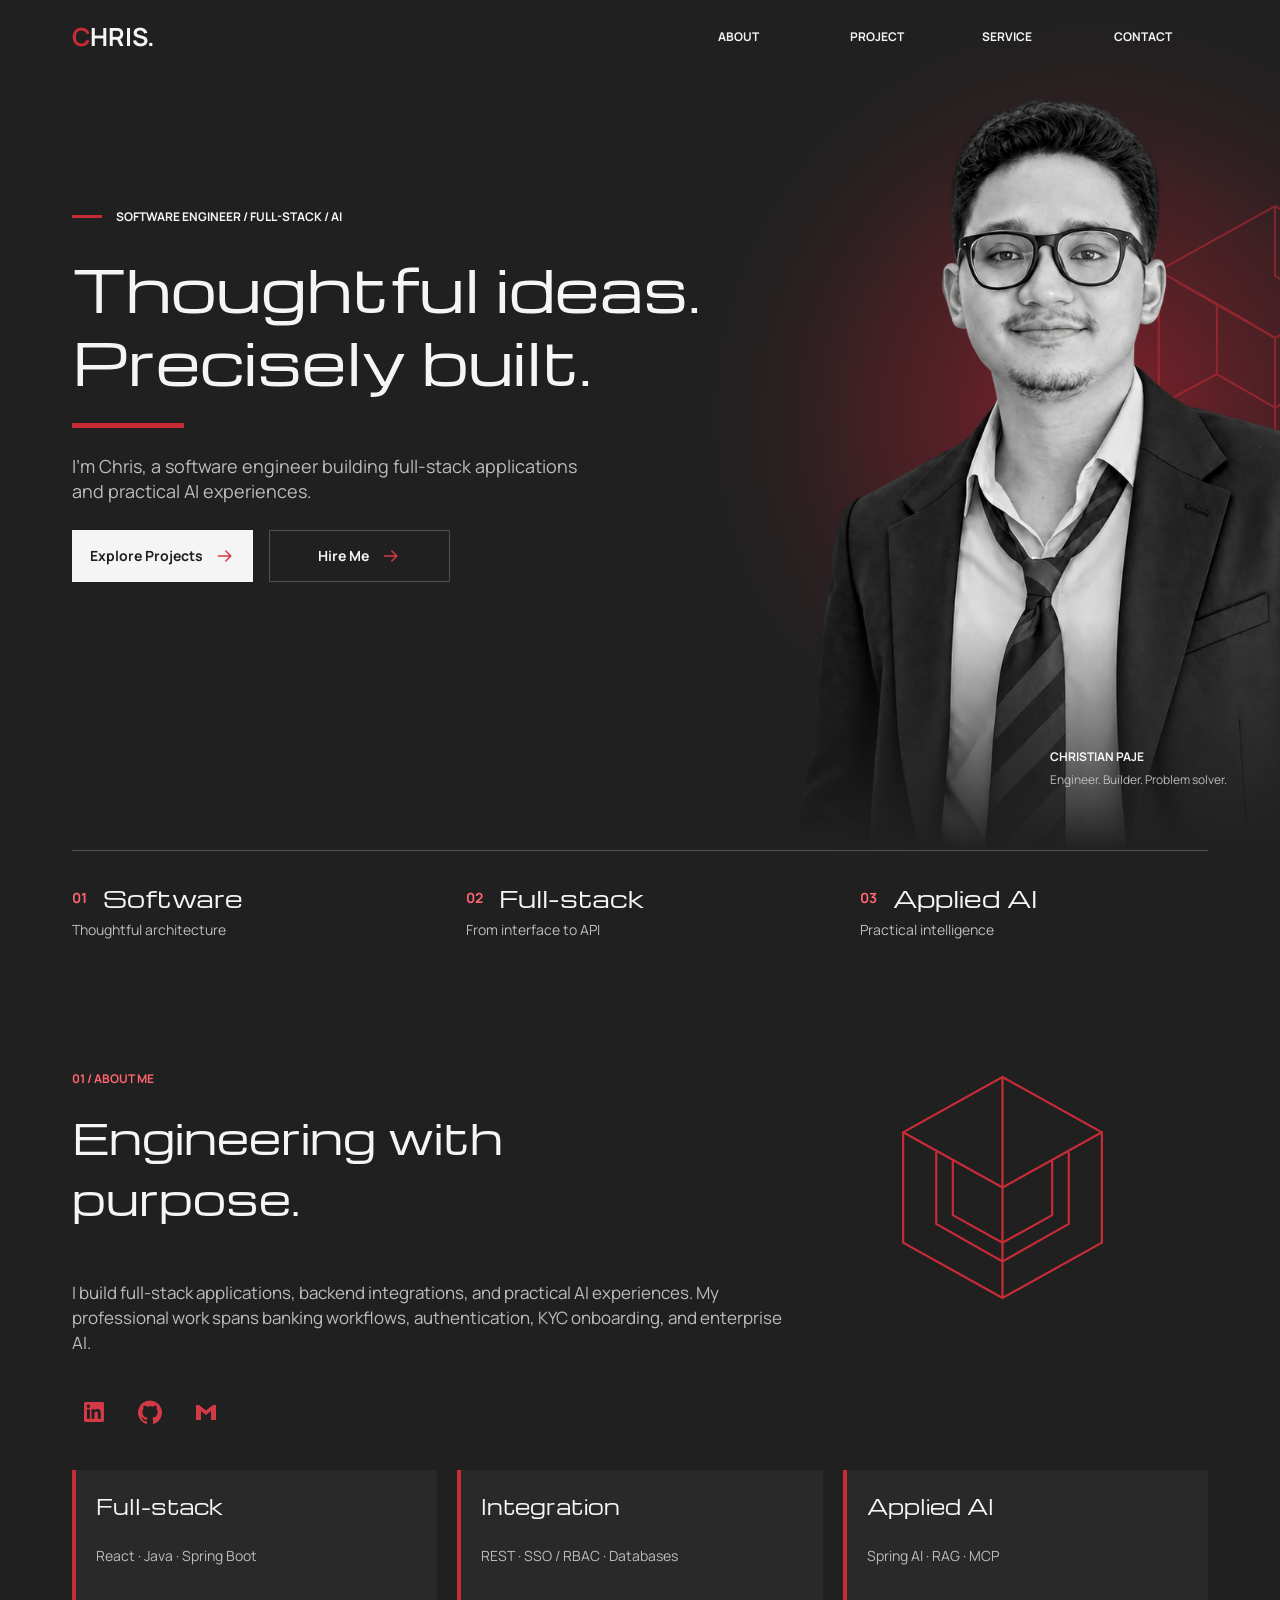
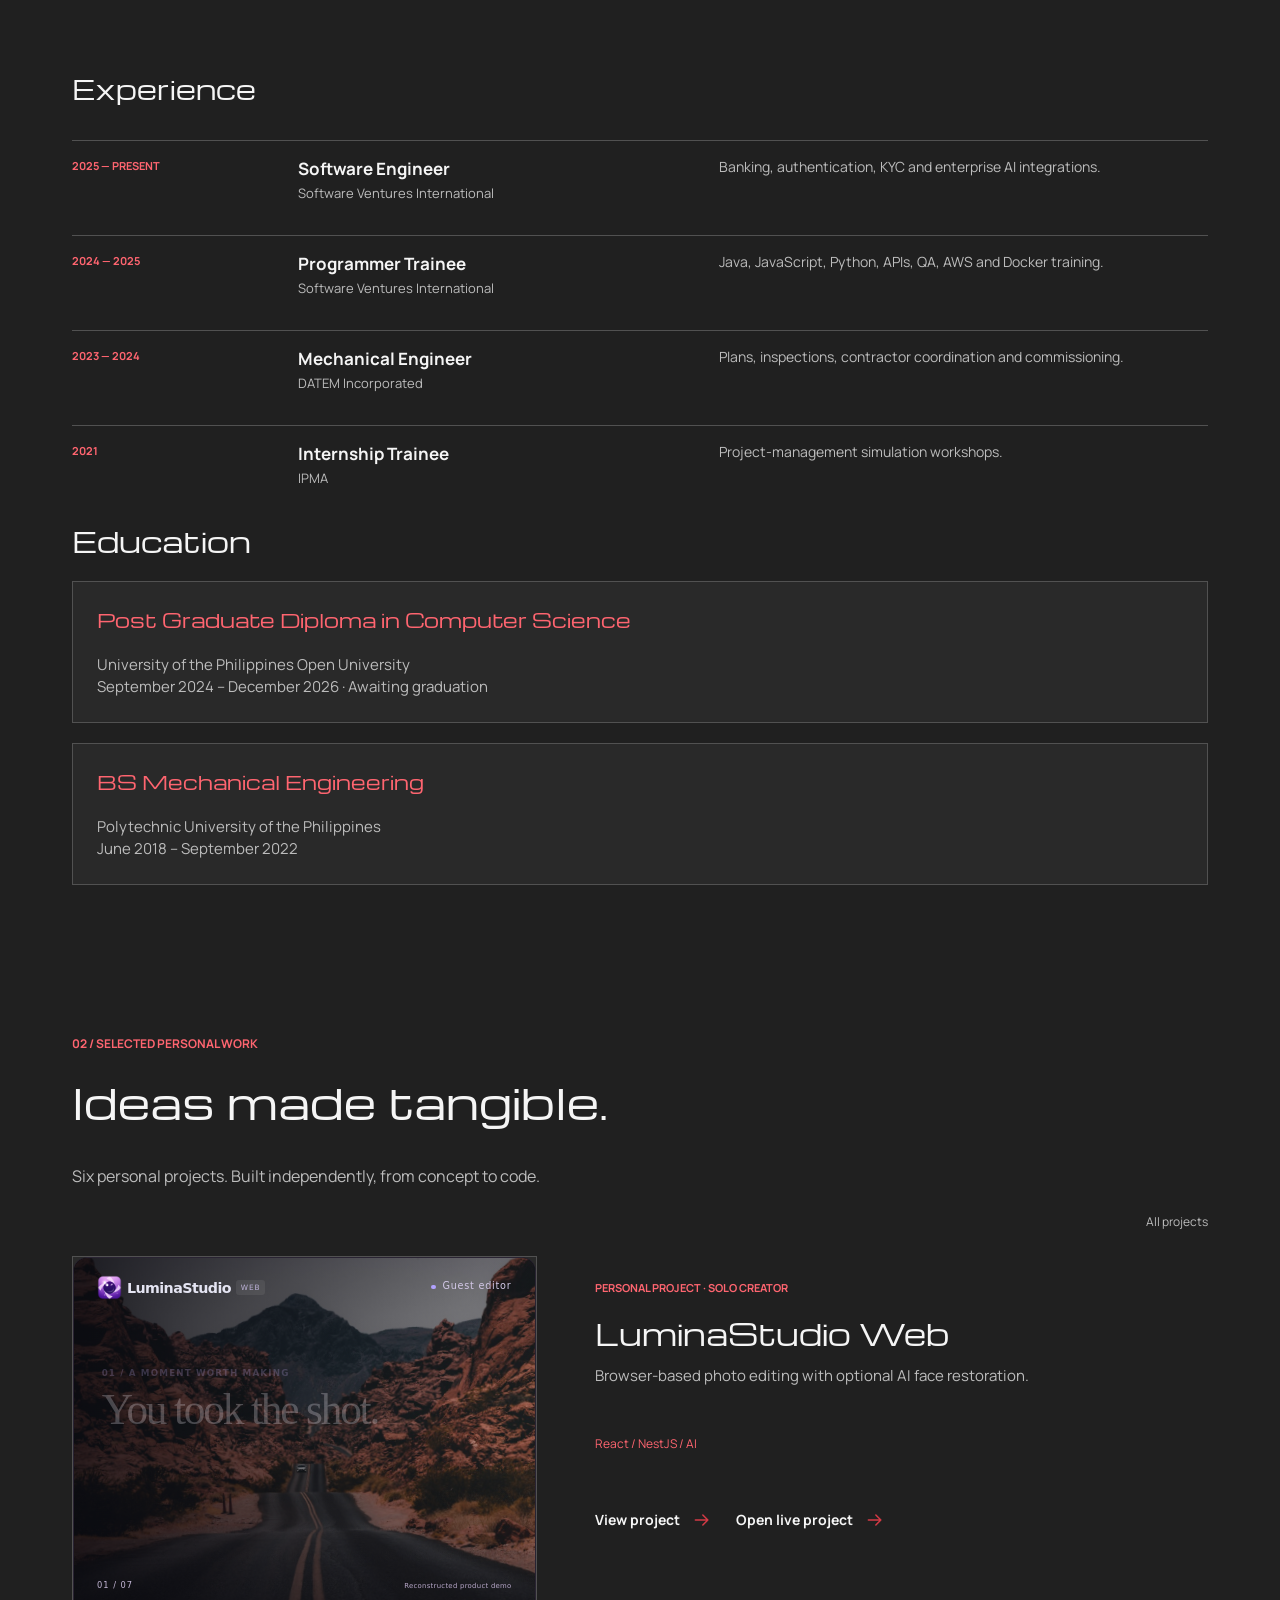
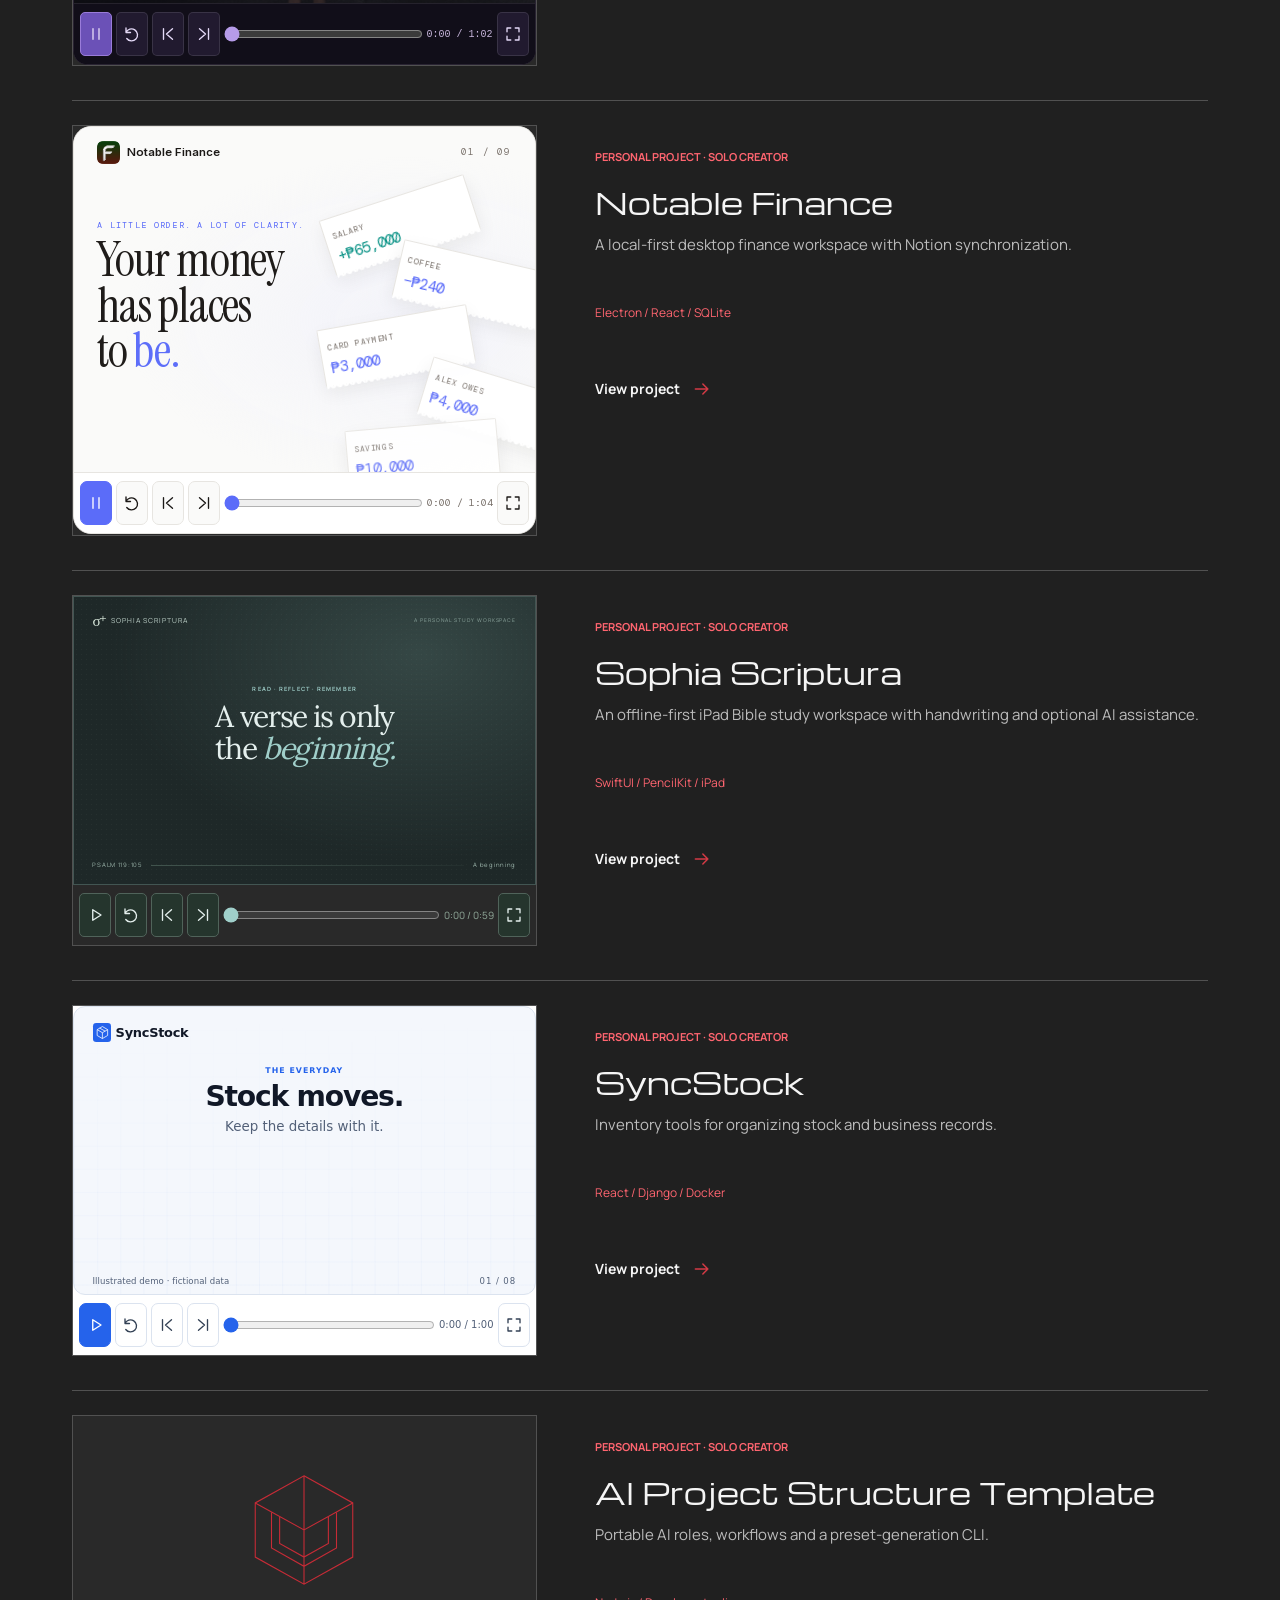
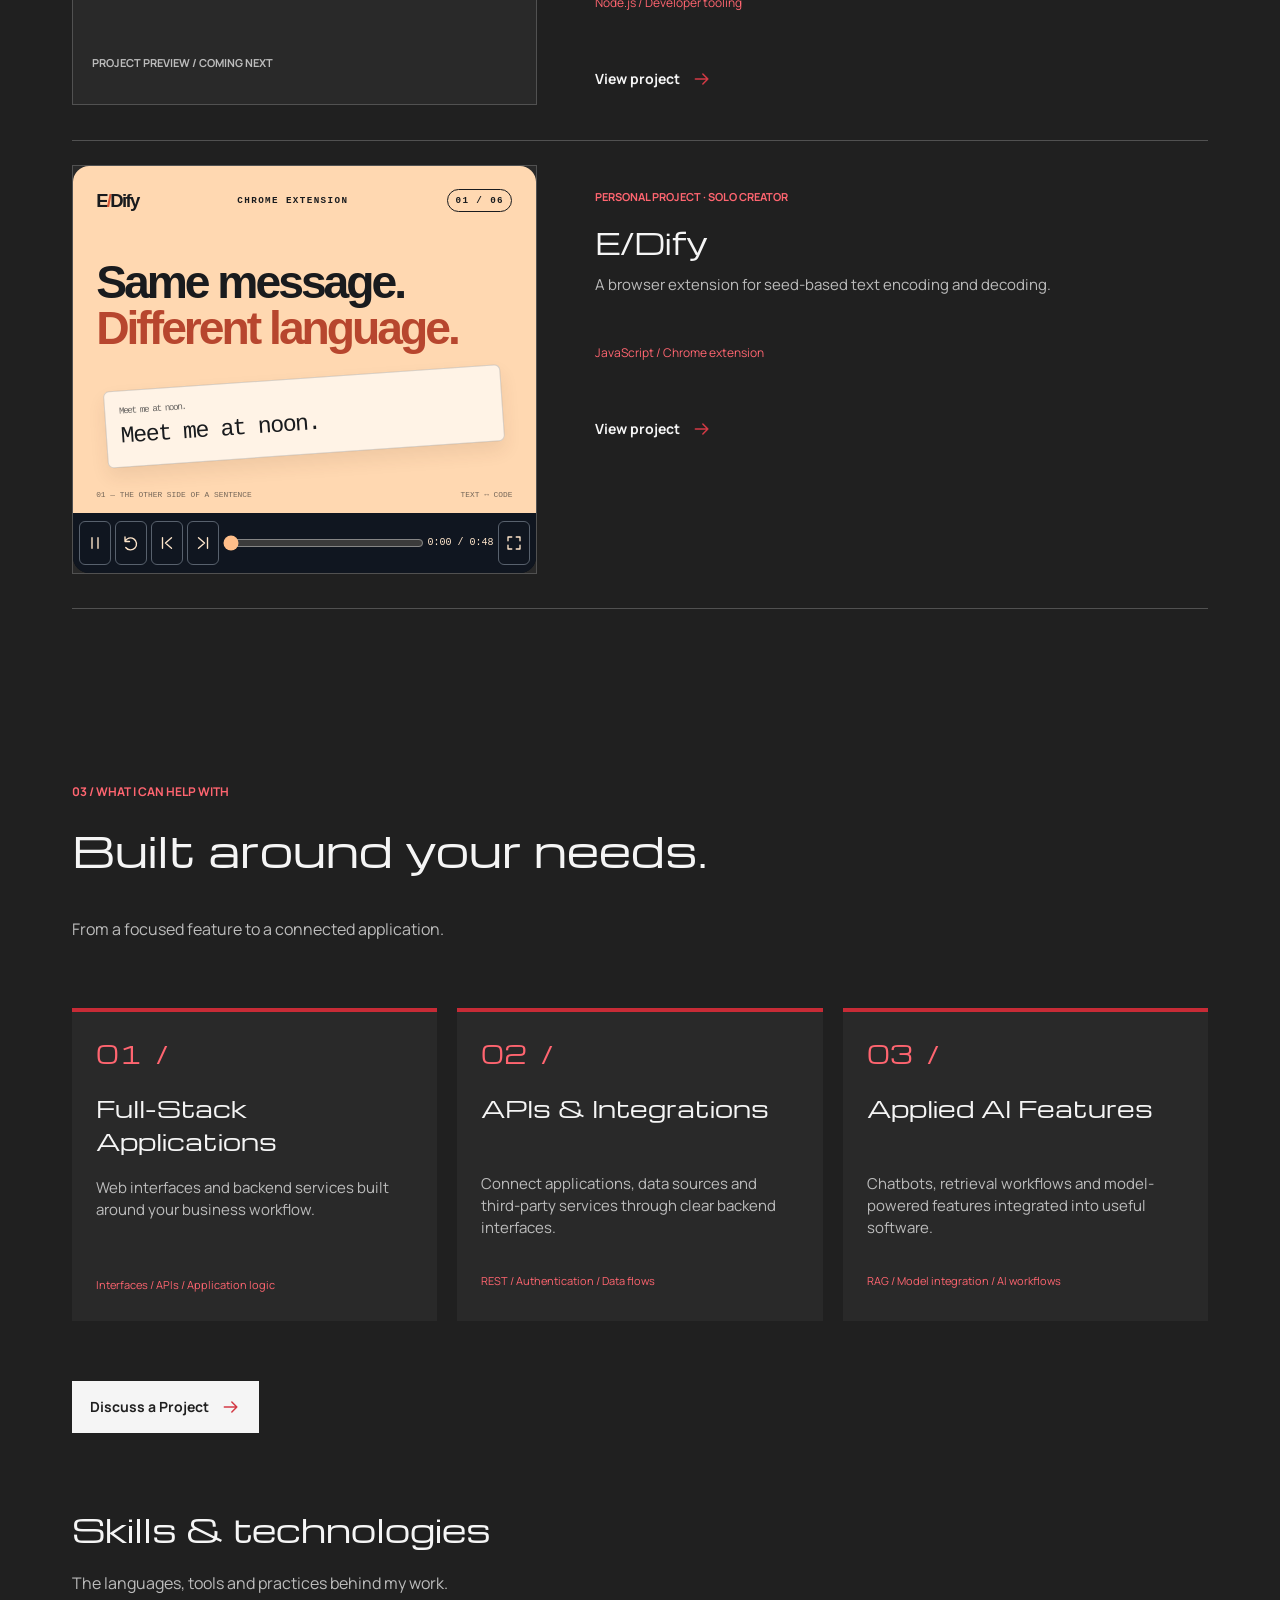
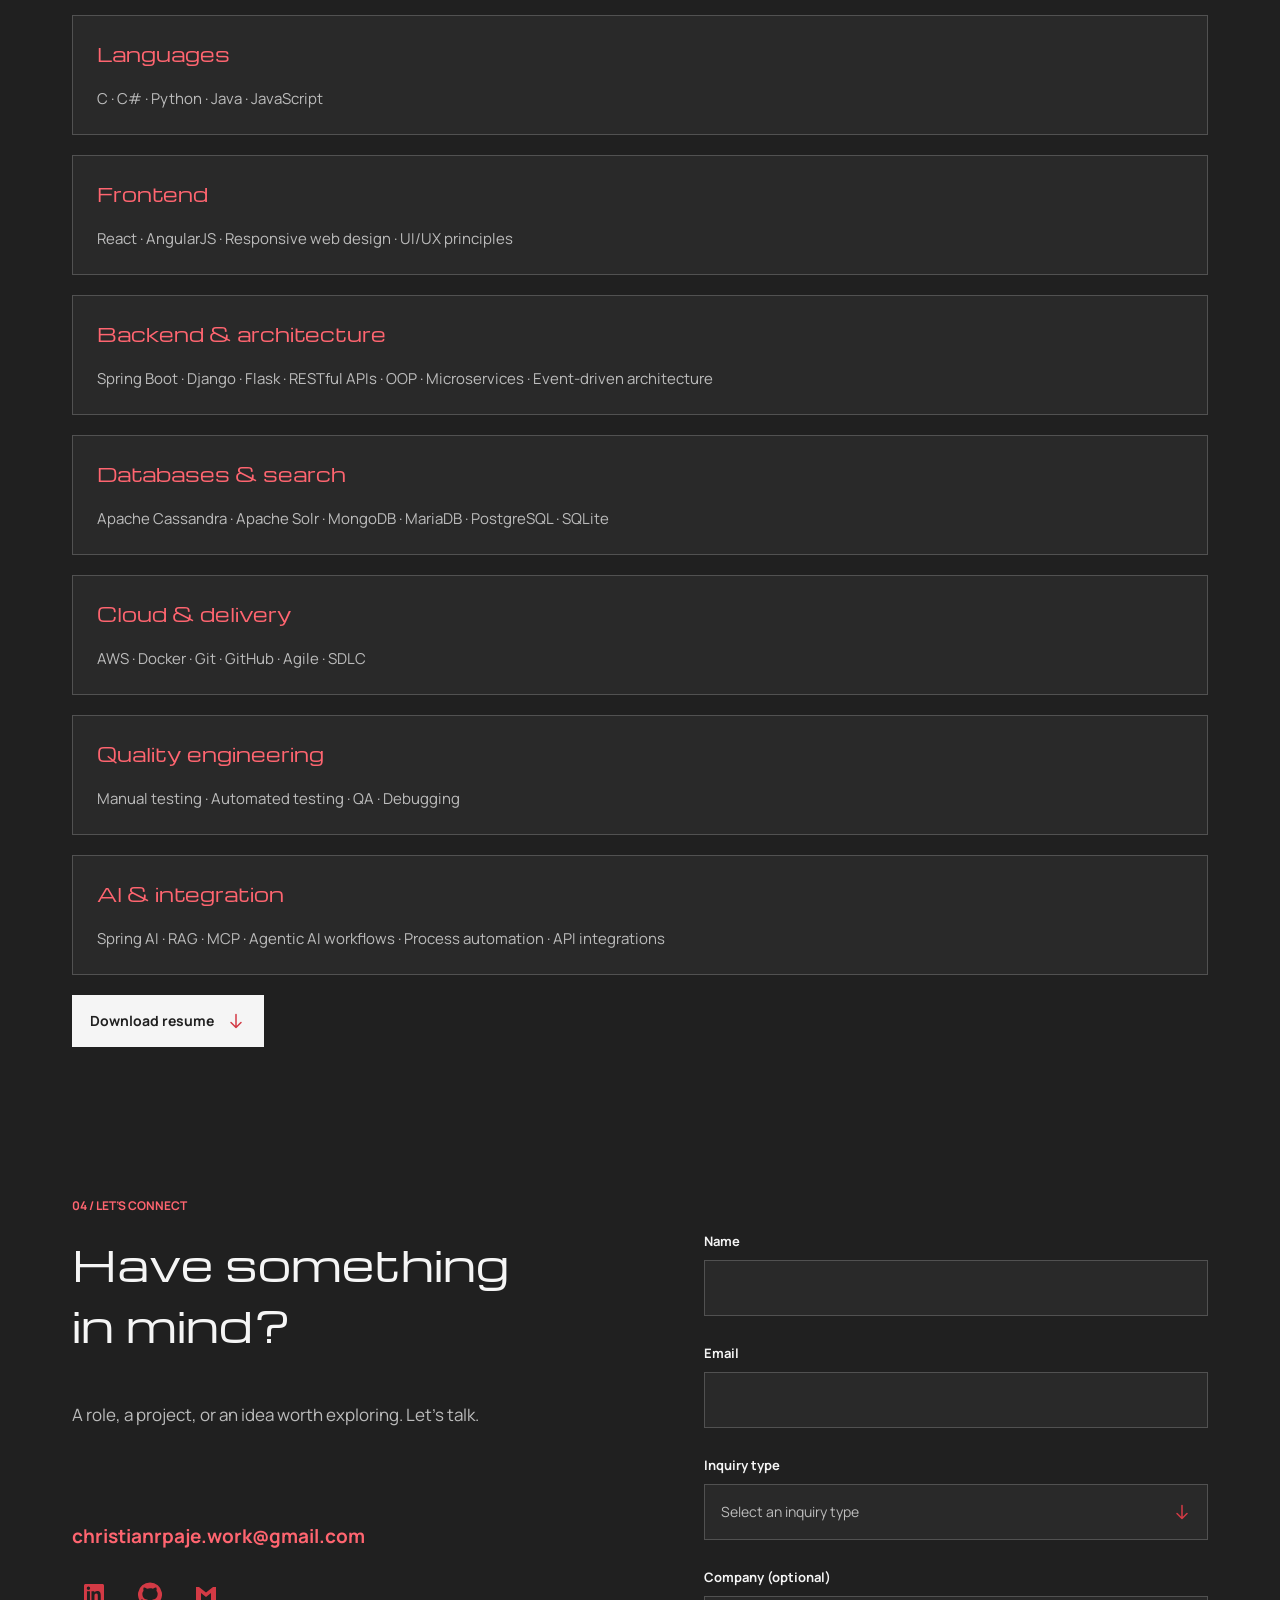
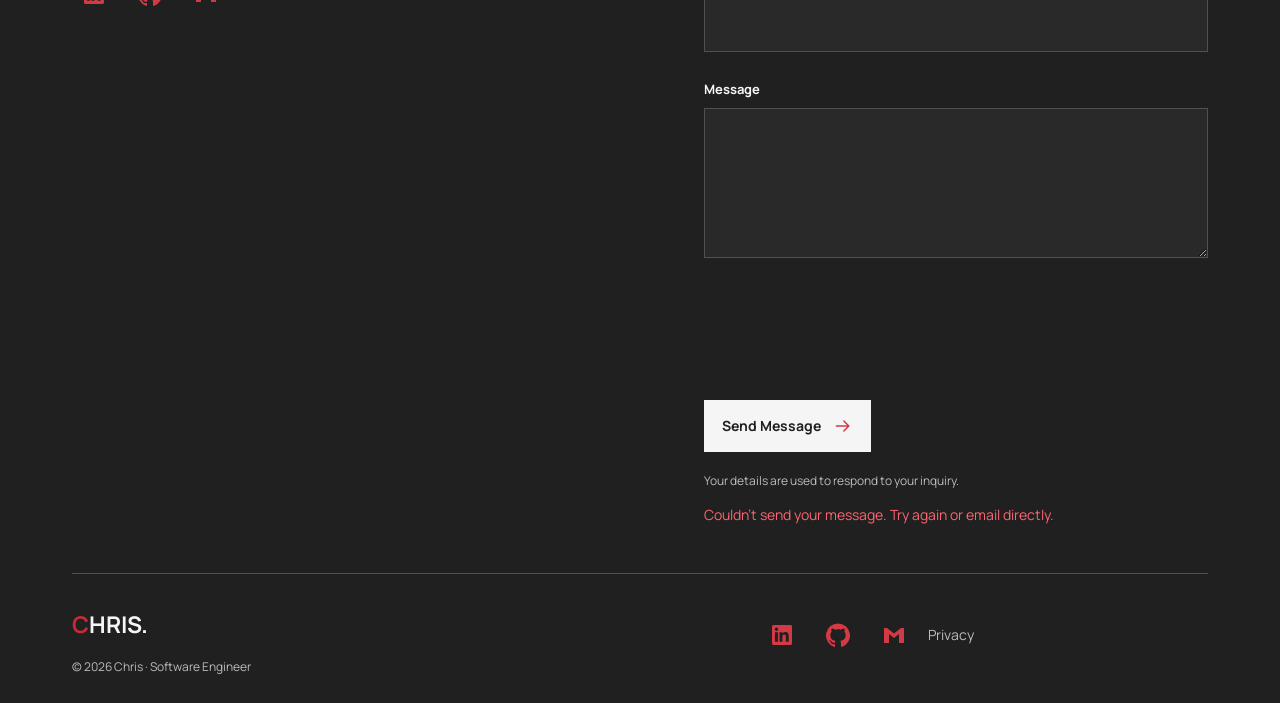
==== commit b48bdc62: "Publish portfolio from 4dacfb82957925673d67f2e487e2b5ad25be02e7" ====
--- a/index.html
+++ b/index.html
@@ -1,3 +1,3 @@
-<!DOCTYPE html><html lang="en"><head><meta charSet="utf-8"/><link rel="preconnect" href="/" crossorigin=""/><meta name="viewport" content="width=device-width, initial-scale=1"/><link rel="preload" href="/media/chris-monochrome.webp" as="image" fetchPriority="high"/><link rel="stylesheet" href="/_next/static/chunks/2469eafe0fqbe.css" data-precedence="next"/><link rel="preload" as="script" fetchPriority="low" href="/_next/static/chunks/19wg2q9r2_sev.js"/><script src="/_next/static/chunks/1c0mhc5ebbn3y.js" async=""></script><script src="/_next/static/chunks/2khxl0v1q4i6n.js" async=""></script><script src="/_next/static/chunks/turbopack-3-ry682tkyiqk.js" async=""></script><script src="/_next/static/chunks/0umf92h1sb77c.js" async=""></script><script src="/_next/static/chunks/04us-7k6gb4d5.js" async=""></script><title>Chris — Software Engineer</title><meta name="description" content="Software engineering, full-stack applications and practical AI experiences by Chris."/><meta name="robots" content="index, follow"/><link rel="canonical" href="https://work-w-christianrpaje.me/"/><meta property="og:title" content="Chris — Software Engineer"/><meta property="og:description" content="Software engineering, full-stack applications and practical AI experiences by Chris."/><meta property="og:url" content="https://work-w-christianrpaje.me/"/><meta property="og:site_name" content="Chris — Software Engineer"/><meta property="og:type" content="website"/><meta name="twitter:card" content="summary"/><meta name="twitter:title" content="Chris — Software Engineer"/><meta name="twitter:description" content="Software engineering, full-stack applications and practical AI experiences by Chris."/><script src="/_next/static/chunks/0cz1d0mv5g_q7.js" noModule=""></script></head><body style="--background:#202020;--surface:#292929;--foreground:#F5F5F5;--muted:#BCBCBC;--decorative:#C72B36;--accent:#FF6570;--functional:#D33A45;--border:#515151;--primary-hover:#FFE4E6;--glow-inner:#A6222E;--glow-mid:#82202B;--desktop-gutter:72px;--mobile-gutter:24px;--card-gap:20px;--card-padding:24px;--control-height:52px;--hero-glow:radial-gradient(ellipse closest-side at center,rgba(166,34,46,0.7600) 0%,rgba(164,34,46,0.7400) 2.5%,rgba(163,34,46,0.7200) 5%,rgba(161,34,46,0.7000) 7.5%,rgba(159,34,45,0.6800) 10%,rgba(158,34,45,0.6600) 12.5%,rgba(156,33,45,0.6400) 15%,rgba(155,33,45,0.6200) 17.5%,rgba(153,33,45,0.6000) 20%,rgba(151,33,45,0.5800) 22.5%,rgba(150,33,45,0.5600) 25%,rgba(148,33,45,0.5400) 27.500000000000004%,rgba(146,33,44,0.5200) 30%,rgba(145,33,44,0.5000) 32.5%,rgba(143,33,44,0.4800) 35%,rgba(141,33,44,0.4600) 37.5%,rgba(140,33,44,0.4400) 40%,rgba(138,32,44,0.4200) 42.5%,rgba(137,32,44,0.4000) 45%,rgba(135,32,43,0.3800) 47.5%,rgba(133,32,43,0.3600) 50%,rgba(132,32,43,0.3400) 52.5%,rgba(130,32,43,0.3200) 55.00000000000001%,rgba(125,32,42,0.3022) 57.49999999999999%,rgba(119,32,42,0.2844) 60%,rgba(114,32,41,0.2667) 62.5%,rgba(108,32,41,0.2489) 65%,rgba(103,32,40,0.2311) 67.5%,rgba(97,32,39,0.2133) 70%,rgba(92,32,39,0.1956) 72.5%,rgba(86,32,38,0.1778) 75%,rgba(81,32,38,0.1600) 77.5%,rgba(76,32,37,0.1422) 80%,rgba(70,32,36,0.1244) 82.5%,rgba(65,32,36,0.1067) 85%,rgba(59,32,35,0.0889) 87.5%,rgba(54,32,34,0.0711) 90%,rgba(48,32,34,0.0533) 92.5%,rgba(43,32,33,0.0356) 95%,rgba(37,32,33,0.0178) 97.5%,rgba(32,32,32,0.0000) 100%)"><div hidden=""><!--$--><!--/$--></div><div class="site-frame"><a class="skip-link" href="#content">Skip to content</a><header class="site-header" data-scrolled="false" data-menu-open="false"><div class="header-inner"><a class="wordmark" href="/" aria-label="Chris — Home"><span>C</span>HRIS.</a><nav class="desktop-navigation" aria-label="Primary"><a href="/#about">ABOUT</a><a href="/#project">PROJECT</a><a href="/#service">SERVICE</a><a href="/#contact">CONTACT</a></nav><button class="menu-toggle" aria-expanded="false" aria-controls="mobile-navigation">MENU +</button></div><nav id="mobile-navigation" class="mobile-navigation" aria-label="Mobile" hidden=""><div class="mobile-menu-items"><div class="mobile-menu-item"><a href="/#about"><span>01</span>ABOUT</a></div><div class="mobile-menu-item"><a href="/#project"><span>02</span>PROJECT</a></div><div class="mobile-menu-item"><a href="/#service"><span>03</span>SERVICE</a></div><div class="mobile-menu-item"><a href="/#contact"><span>04</span>CONTACT</a></div><p>Let’s build something meaningful.</p></div></nav><noscript><nav class="no-script-navigation" aria-label="Primary"><a href="/#about">ABOUT</a><a href="/#project">PROJECT</a><a href="/#service">SERVICE</a><a href="/#contact">CONTACT</a></nav></noscript></header><main id="content" tabindex="-1"><section class="hero" aria-label="Chris"><div class="hero-stage"><div class="desktop-art" aria-hidden="true"><div class="hero-glow"></div><svg class="hero-wireframe" xmlns="http://www.w3.org/2000/svg" width="310" height="335.833" viewBox="0 0 240 260" aria-hidden="true"><g fill="none" stroke="currentColor" stroke-width="1.5"><path d="M120 28 210 78 210 182 120 232 30 182 30 78Z M30 78 120 130 210 78 M120 130V232 M120 28V82L166 108 M75 104V158L120 184 165 158V104 M30 182 75 158 M210 182 165 158"></path><path d="m45 87 75 43m-60-35 60 35m-45-26 45 26m-30-18 30 18"></path></g></svg></div><div class="hero-copy"><p class="hero-positioning"><span class="desktop-positioning">SOFTWARE ENGINEER / FULL-STACK / AI</span><span class="mobile-positioning">SOFTWARE / FULL-STACK / AI</span></p><h1><span class="desktop-headline"><span>Thoughtful ideas.</span><span>Precisely built.</span></span><span class="mobile-headline"><span>Thoughtful</span><span>ideas.</span><span>Precisely built.</span></span></h1><div class="hero-rule"></div><p class="hero-introduction">I’m Chris, a software engineer building full-stack applications and practical AI experiences.</p><div class="hero-actions"><a class="action" href="/#project">Explore Projects<svg width="20" height="20" viewBox="0 0 20 20" fill="none" aria-hidden="true" class="arrow-icon"><path d="M3.333 10h12.5m-5-5 5 5-5 5" stroke="currentColor" stroke-width="1.5" stroke-linecap="round" stroke-linejoin="round"></path></svg></a><a class="action action-secondary" href="/#contact">Hire Me<svg width="20" height="20" viewBox="0 0 20 20" fill="none" aria-hidden="true" class="arrow-icon"><path d="M3.333 10h12.5m-5-5 5 5-5 5" stroke="currentColor" stroke-width="1.5" stroke-linecap="round" stroke-linejoin="round"></path></svg></a></div></div><div class="hero-portrait"><div class="mobile-glow"></div><img src="/media/chris-monochrome.webp" alt="Chris in a suit and glasses" width="965" height="1630" fetchPriority="high"/><div class="portrait-fade"></div></div><div class="portrait-caption"><p>CHRISTIAN PAJE</p><p>Engineer. Builder. Problem solver.</p></div></div><div class="discipline-band"><div class="discipline"><div><span>01</span><h2>Software</h2></div><p>Thoughtful architecture</p></div><div class="discipline"><div><span>02</span><h2>Full-stack</h2></div><p>From interface to API</p></div><div class="discipline"><div><span>03</span><h2>Applied AI</h2></div><p>Practical intelligence</p></div></div></section><section class="portfolio-section about-section" id="about" aria-label="01 / ABOUT ME"><div class="section-heading"><p class="section-kicker">01 / ABOUT ME</p><h2>Engineering with
-purpose.</h2></div><svg class="about-motif" xmlns="http://www.w3.org/2000/svg" width="240" height="240" viewBox="0 0 240 240" aria-hidden="true"><g fill="none" stroke="currentColor" stroke-width="2"><path d="m120 20 90 50v100l-90 50-90-50V70Zm0 0v100m-90-50 90 50 90-50m-90 50v100M60 88v65l60 34 60-34V88M75 96v49l45 25 45-25V96"></path></g></svg><p class="about-introduction">I build full-stack applications, backend integrations, and practical AI experiences. My professional work spans banking workflows, authentication, KYC onboarding, and enterprise AI.</p><div class="about-socials"><div class="social-links"><a href="https://www.linkedin.com/in/work-w-christian-paje/" aria-label="LinkedIn"><svg width="24" height="24" viewBox="0 0 24 24" aria-hidden="true" fill="currentColor"><path d="M20.45 2H3.55C2.69 2 2 2.68 2 3.52v16.96c0 .84.69 1.52 1.55 1.52h16.9c.86 0 1.55-.68 1.55-1.52V3.52c0-.84-.69-1.52-1.55-1.52ZM7.93 18.75H4.98V9.2h2.95v9.55ZM6.45 7.9a1.71 1.71 0 1 1 0-3.42 1.71 1.71 0 0 1 0 3.42Zm12.3 10.85H15.8V14.1c0-1.11-.02-2.54-1.55-2.54-1.55 0-1.79 1.21-1.79 2.46v4.73H9.51V9.2h2.83v1.3h.04c.39-.74 1.36-1.53 2.8-1.53 3 0 3.57 1.97 3.57 4.53v5.25Z"></path></svg></a><a href="https://github.com/work-w-chrstnrpj" aria-label="GitHub"><svg width="24" height="24" viewBox="0 0 24 24" aria-hidden="true" fill="currentColor"><path d="M12 .5a12 12 0 0 0-3.793 23.385c.6.111.82-.261.82-.577v-2.234c-3.338.726-4.043-1.416-4.043-1.416-.546-1.387-1.333-1.756-1.333-1.756-1.09-.745.083-.729.083-.729 1.205.085 1.839 1.237 1.839 1.237 1.07 1.834 2.807 1.304 3.492.997.108-.775.419-1.305.762-1.605-2.665-.303-5.467-1.333-5.467-5.931 0-1.31.469-2.381 1.236-3.221-.124-.303-.536-1.524.117-3.176 0 0 1.008-.323 3.301 1.23A11.5 11.5 0 0 1 12 6.3c1.02.005 2.047.138 3.006.404 2.291-1.553 3.297-1.23 3.297-1.23.655 1.652.243 2.873.119 3.176.77.84 1.235 1.911 1.235 3.221 0 4.61-2.807 5.625-5.479 5.922.43.372.823 1.102.823 2.222v3.293c0 .319.216.694.825.576A12 12 0 0 0 12 .5Z"></path></svg></a><a href="mailto:christianrpaje.work@gmail.com" aria-label="Email Chris"><svg width="24" height="24" viewBox="0 0 24 24" aria-hidden="true" fill="currentColor"><path d="M2 5h3l7 5.5L19 5h3v15h-5V11l-5 4-5-4v9H2Z"></path></svg></a></div></div><div class="expertise-grid"><article class="expertise-card"><h3>Full-stack</h3><p>React · Java · Spring Boot</p></article><article class="expertise-card"><h3>Integration</h3><p>REST · SSO / RBAC · Databases</p></article><article class="expertise-card"><h3>Applied AI</h3><p>Spring AI · RAG · MCP</p></article></div><div class="experience-block"><h3>Experience</h3><div class="experience-list"><article class="experience-row"><p class="experience-date">2025 — PRESENT</p><div class="experience-position"><h4>Software Engineer</h4><p>Software Ventures International</p></div><div class="experience-summary"><p>Banking, authentication, KYC and enterprise AI integrations.</p></div></article><article class="experience-row"><p class="experience-date">2024 — 2025</p><div class="experience-position"><h4>Programmer Trainee</h4><p>Software Ventures International</p></div><div class="experience-summary"><p>Java, JavaScript, Python, APIs, QA, AWS and Docker training.</p></div></article><article class="experience-row"><p class="experience-date">2023 — 2024</p><div class="experience-position"><h4>Mechanical Engineer</h4><p>DATEM Incorporated</p></div><div class="experience-summary"><p>Plans, inspections, contractor coordination and commissioning.</p></div></article><article class="experience-row"><p class="experience-date">2021</p><div class="experience-position"><h4>Internship Trainee</h4><p>IPMA</p></div><div class="experience-summary"><p>Project-management simulation workshops.</p></div></article></div></div><div class="education-block"><h3>Education</h3><div class="education-list"><article class="education-card" data-status="awaiting-graduation"><h4>Post Graduate Diploma in Computer Science</h4><p>University of the Philippines Open University<br/>Awaiting graduation</p></article><article class="education-card" data-status="completed"><h4>BS Mechanical Engineering</h4><p>Polytechnic University of the Philippines<br/>June 2018 – September 2022</p></article></div></div></section><section class="portfolio-section projects-section" id="project" aria-label="02 / SELECTED PERSONAL WORK"><div class="section-heading"><p class="section-kicker">02 / SELECTED PERSONAL WORK</p><h2>Ideas made tangible.</h2></div><p class="project-lead">Six personal projects. Built independently, from concept to code.</p><div class="project-list"><article class="project-row" data-slug="lumina-studio" data-featured="true"><div class="project-media"><svg class="" xmlns="http://www.w3.org/2000/svg" width="240" height="240" viewBox="0 0 240 240" aria-hidden="true"><g fill="none" stroke="currentColor" stroke-width="2"><path d="m120 20 90 50v100l-90 50-90-50V70Zm0 0v100m-90-50 90 50 90-50m-90 50v100M60 88v65l60 34 60-34V88M75 96v49l45 25 45-25V96"></path></g></svg><p>PROJECT PREVIEW / COMING NEXT</p></div><div class="project-copy"><p class="project-attribution">PERSONAL PROJECT · SOLO CREATOR</p><h3>LuminaStudio Web</h3><p class="project-summary">Browser-based photo editing with optional AI face restoration.</p><p class="project-stack">React / NestJS / AI</p><a class="project-action" href="/projects/lumina-studio/">View project<svg width="20" height="20" viewBox="0 0 20 20" fill="none" aria-hidden="true" class="arrow-icon"><path d="M3.333 10h12.5m-5-5 5 5-5 5" stroke="currentColor" stroke-width="1.5" stroke-linecap="round" stroke-linejoin="round"></path></svg></a></div></article><article class="project-row" data-slug="notable-finance" data-featured="true"><div class="project-media"><svg class="" xmlns="http://www.w3.org/2000/svg" width="240" height="240" viewBox="0 0 240 240" aria-hidden="true"><g fill="none" stroke="currentColor" stroke-width="2"><path d="m120 20 90 50v100l-90 50-90-50V70Zm0 0v100m-90-50 90 50 90-50m-90 50v100M60 88v65l60 34 60-34V88M75 96v49l45 25 45-25V96"></path></g></svg><p>PROJECT PREVIEW / COMING NEXT</p></div><div class="project-copy"><p class="project-attribution">PERSONAL PROJECT · SOLO CREATOR</p><h3>Notable Finance</h3><p class="project-summary">A local-first desktop finance workspace with Notion synchronization.</p><p class="project-stack">Electron / React / SQLite</p><a class="project-action" href="/projects/notable-finance/">View project<svg width="20" height="20" viewBox="0 0 20 20" fill="none" aria-hidden="true" class="arrow-icon"><path d="M3.333 10h12.5m-5-5 5 5-5 5" stroke="currentColor" stroke-width="1.5" stroke-linecap="round" stroke-linejoin="round"></path></svg></a></div></article><article class="project-row" data-slug="sophia-scriptura" data-featured="true"><div class="project-media"><svg class="" xmlns="http://www.w3.org/2000/svg" width="240" height="240" viewBox="0 0 240 240" aria-hidden="true"><g fill="none" stroke="currentColor" stroke-width="2"><path d="m120 20 90 50v100l-90 50-90-50V70Zm0 0v100m-90-50 90 50 90-50m-90 50v100M60 88v65l60 34 60-34V88M75 96v49l45 25 45-25V96"></path></g></svg><p>PROJECT PREVIEW / COMING NEXT</p></div><div class="project-copy"><p class="project-attribution">PERSONAL PROJECT · SOLO CREATOR</p><h3>Sophia Scriptura</h3><p class="project-summary">An offline-first iPad study workspace with handwriting and optional AI assistance.</p><p class="project-stack">SwiftUI / PencilKit / iPad</p><a class="project-action" href="/projects/sophia-scriptura/">View project<svg width="20" height="20" viewBox="0 0 20 20" fill="none" aria-hidden="true" class="arrow-icon"><path d="M3.333 10h12.5m-5-5 5 5-5 5" stroke="currentColor" stroke-width="1.5" stroke-linecap="round" stroke-linejoin="round"></path></svg></a></div></article><article class="project-row" data-slug="syncstock" data-featured="false"><div class="project-media"><svg class="" xmlns="http://www.w3.org/2000/svg" width="240" height="240" viewBox="0 0 240 240" aria-hidden="true"><g fill="none" stroke="currentColor" stroke-width="2"><path d="m120 20 90 50v100l-90 50-90-50V70Zm0 0v100m-90-50 90 50 90-50m-90 50v100M60 88v65l60 34 60-34V88M75 96v49l45 25 45-25V96"></path></g></svg><p>PROJECT PREVIEW / COMING NEXT</p></div><div class="project-copy"><p class="project-attribution">PERSONAL PROJECT · SOLO CREATOR</p><h3>SyncStock</h3><p class="project-summary">Inventory tools for organizing stock and business records.</p><p class="project-stack">React / Django / Docker</p><a class="project-action" href="/projects/syncstock/">View project<svg width="20" height="20" viewBox="0 0 20 20" fill="none" aria-hidden="true" class="arrow-icon"><path d="M3.333 10h12.5m-5-5 5 5-5 5" stroke="currentColor" stroke-width="1.5" stroke-linecap="round" stroke-linejoin="round"></path></svg></a></div></article><article class="project-row" data-slug="ai-project-template" data-featured="false"><div class="project-media"><svg class="" xmlns="http://www.w3.org/2000/svg" width="240" height="240" viewBox="0 0 240 240" aria-hidden="true"><g fill="none" stroke="currentColor" stroke-width="2"><path d="m120 20 90 50v100l-90 50-90-50V70Zm0 0v100m-90-50 90 50 90-50m-90 50v100M60 88v65l60 34 60-34V88M75 96v49l45 25 45-25V96"></path></g></svg><p>PROJECT PREVIEW / COMING NEXT</p></div><div class="project-copy"><p class="project-attribution">PERSONAL PROJECT · SOLO CREATOR</p><h3>AI Project Structure Template</h3><p class="project-summary">Portable AI roles, workflows and a preset-generation CLI.</p><p class="project-stack">Node.js / Developer tooling</p><a class="project-action" href="/projects/ai-project-template/">View project<svg width="20" height="20" viewBox="0 0 20 20" fill="none" aria-hidden="true" class="arrow-icon"><path d="M3.333 10h12.5m-5-5 5 5-5 5" stroke="currentColor" stroke-width="1.5" stroke-linecap="round" stroke-linejoin="round"></path></svg></a></div></article><article class="project-row" data-slug="edify" data-featured="false"><div class="project-media"><svg class="" xmlns="http://www.w3.org/2000/svg" width="240" height="240" viewBox="0 0 240 240" aria-hidden="true"><g fill="none" stroke="currentColor" stroke-width="2"><path d="m120 20 90 50v100l-90 50-90-50V70Zm0 0v100m-90-50 90 50 90-50m-90 50v100M60 88v65l60 34 60-34V88M75 96v49l45 25 45-25V96"></path></g></svg><p>PROJECT PREVIEW / COMING NEXT</p></div><div class="project-copy"><p class="project-attribution">PERSONAL PROJECT · SOLO CREATOR</p><h3>E/Dify</h3><p class="project-summary">A browser extension for seed-based text encoding and decoding.</p><p class="project-stack">JavaScript / Chrome extension</p><a class="project-action" href="/projects/edify/">View project<svg width="20" height="20" viewBox="0 0 20 20" fill="none" aria-hidden="true" class="arrow-icon"><path d="M3.333 10h12.5m-5-5 5 5-5 5" stroke="currentColor" stroke-width="1.5" stroke-linecap="round" stroke-linejoin="round"></path></svg></a></div></article></div></section><section class="portfolio-section services-section" id="service" aria-label="03 / WHAT I CAN HELP WITH"><div class="section-heading"><p class="section-kicker">03 / WHAT I CAN HELP WITH</p><h2>Built around your needs.</h2></div><p class="service-lead">From a focused feature to a connected application.</p><div class="services-grid"><article class="service-card" data-icon="fullstack"><p class="service-index">01<!-- -->  /</p><h3>Full-Stack Applications</h3><p class="service-description">Web interfaces and backend services built around your business workflow.</p><p class="service-scope">Interfaces / APIs / Application logic</p></article><article class="service-card" data-icon="integration"><p class="service-index">02<!-- -->  /</p><h3>APIs &amp; Integrations</h3><p class="service-description">Connect applications, data sources and third-party services through clear backend interfaces.</p><p class="service-scope">REST / Authentication / Data flows</p></article><article class="service-card" data-icon="ai"><p class="service-index">03<!-- -->  /</p><h3>Applied AI Features</h3><p class="service-description">Chatbots, retrieval workflows and model-powered features integrated into useful software.</p><p class="service-scope">RAG / Model integration / AI workflows</p></article></div><div class="service-cta"><a class="action" href="/#contact">Discuss a Project<svg width="20" height="20" viewBox="0 0 20 20" fill="none" aria-hidden="true" class="arrow-icon"><path d="M3.333 10h12.5m-5-5 5 5-5 5" stroke="currentColor" stroke-width="1.5" stroke-linecap="round" stroke-linejoin="round"></path></svg></a></div><div class="skills-block"><h3>Skills &amp; technologies</h3><p class="skills-lead">The languages, tools and practices behind my work.</p><div class="skills-list"><article class="skill-card"><h4>Languages</h4><p>C · C# · Python · Java · JavaScript</p></article><article class="skill-card"><h4>Frontend</h4><p>React · AngularJS · Responsive web design · UI/UX principles</p></article><article class="skill-card"><h4>Backend &amp; architecture</h4><p>Spring Boot · Django · Flask · RESTful APIs · OOP · Microservices · Event-driven architecture</p></article><article class="skill-card"><h4>Databases &amp; search</h4><p>Apache Cassandra · Apache Solr · MongoDB · MariaDB · PostgreSQL · SQLite</p></article><article class="skill-card"><h4>Cloud &amp; delivery</h4><p>AWS · Docker · Git · GitHub · Agile · SDLC</p></article><article class="skill-card"><h4>Quality engineering</h4><p>Manual testing · Automated testing · QA · Debugging</p></article><article class="skill-card"><h4>AI &amp; integration</h4><p>Spring AI · RAG · MCP · Agentic AI workflows · Process automation · API integrations</p></article></div><div class="resume-action"><a class="action" href="/media/Christian_Paje_CV.pdf" download="">Download resume<svg width="20" height="20" viewBox="0 0 20 20" fill="none" aria-hidden="true" class="arrow-icon"><path d="M10 3.5v13m-5-5 5 5 5-5" stroke="currentColor" stroke-width="1.5" stroke-linecap="round" stroke-linejoin="round"></path></svg></a></div></div></section><section class="portfolio-section contact-section" id="contact" aria-label="04 / LET’S CONNECT"><div class="contact-overview"><div class="section-heading"><p class="section-kicker">04 / LET’S CONNECT</p><h2>Have something
-in mind?</h2></div><p class="contact-invitation">A role, a project, or an idea worth exploring. Let’s talk.</p><a class="contact-email" href="mailto:christianrpaje.work@gmail.com">christianrpaje.work@gmail.com</a><div class="contact-socials"><div class="social-links"><a href="https://www.linkedin.com/in/work-w-christian-paje/" aria-label="LinkedIn"><svg width="24" height="24" viewBox="0 0 24 24" aria-hidden="true" fill="currentColor"><path d="M20.45 2H3.55C2.69 2 2 2.68 2 3.52v16.96c0 .84.69 1.52 1.55 1.52h16.9c.86 0 1.55-.68 1.55-1.52V3.52c0-.84-.69-1.52-1.55-1.52ZM7.93 18.75H4.98V9.2h2.95v9.55ZM6.45 7.9a1.71 1.71 0 1 1 0-3.42 1.71 1.71 0 0 1 0 3.42Zm12.3 10.85H15.8V14.1c0-1.11-.02-2.54-1.55-2.54-1.55 0-1.79 1.21-1.79 2.46v4.73H9.51V9.2h2.83v1.3h.04c.39-.74 1.36-1.53 2.8-1.53 3 0 3.57 1.97 3.57 4.53v5.25Z"></path></svg></a><a href="https://github.com/work-w-chrstnrpj" aria-label="GitHub"><svg width="24" height="24" viewBox="0 0 24 24" aria-hidden="true" fill="currentColor"><path d="M12 .5a12 12 0 0 0-3.793 23.385c.6.111.82-.261.82-.577v-2.234c-3.338.726-4.043-1.416-4.043-1.416-.546-1.387-1.333-1.756-1.333-1.756-1.09-.745.083-.729.083-.729 1.205.085 1.839 1.237 1.839 1.237 1.07 1.834 2.807 1.304 3.492.997.108-.775.419-1.305.762-1.605-2.665-.303-5.467-1.333-5.467-5.931 0-1.31.469-2.381 1.236-3.221-.124-.303-.536-1.524.117-3.176 0 0 1.008-.323 3.301 1.23A11.5 11.5 0 0 1 12 6.3c1.02.005 2.047.138 3.006.404 2.291-1.553 3.297-1.23 3.297-1.23.655 1.652.243 2.873.119 3.176.77.84 1.235 1.911 1.235 3.221 0 4.61-2.807 5.625-5.479 5.922.43.372.823 1.102.823 2.222v3.293c0 .319.216.694.825.576A12 12 0 0 0 12 .5Z"></path></svg></a><a href="mailto:christianrpaje.work@gmail.com" aria-label="Email Chris"><svg width="24" height="24" viewBox="0 0 24 24" aria-hidden="true" fill="currentColor"><path d="M2 5h3l7 5.5L19 5h3v15h-5V11l-5 4-5-4v9H2Z"></path></svg></a></div></div></div><form class="contact-form" noValidate="" aria-busy="false"><div class="contact-field"><label for="contact-name">Name</label><input id="contact-name" autoComplete="name" maxLength="100" required="" aria-invalid="false" name="name"/></div><div class="contact-field"><label for="contact-email">Email</label><input id="contact-email" type="email" autoComplete="email" maxLength="254" required="" aria-invalid="false" name="email"/></div><div class="contact-field"><label for="contact-inquiry">Inquiry type</label><div class="select-wrap"><select id="contact-inquiry" name="inquiry" required="" aria-invalid="false"><option value="" disabled="" selected="">Select an inquiry type</option><option value="employment">Employment</option><option value="project">Project</option><option value="other">Other</option></select><svg width="20" height="20" viewBox="0 0 20 20" fill="none" aria-hidden="true" class="arrow-icon"><path d="M10 3.5v13m-5-5 5 5 5-5" stroke="currentColor" stroke-width="1.5" stroke-linecap="round" stroke-linejoin="round"></path></svg></div></div><div class="contact-field"><label for="contact-company">Company (optional)</label><input id="contact-company" autoComplete="organization" maxLength="100" aria-invalid="false" name="company"/></div><div class="contact-field contact-message"><label for="contact-message">Message</label><textarea id="contact-message" name="message" minLength="20" maxLength="5000" required="" aria-invalid="false"></textarea></div><input class="honeypot" type="text" tabindex="-1" autoComplete="off" aria-hidden="true" name="botcheck"/><div class="captcha-slot"><!--$!--><template data-dgst=""></template><!--/$--></div><button class="action contact-submit" type="submit" disabled="">Send Message<svg width="20" height="20" viewBox="0 0 20 20" fill="none" aria-hidden="true" class="arrow-icon"><path d="M3.333 10h12.5m-5-5 5 5-5 5" stroke="currentColor" stroke-width="1.5" stroke-linecap="round" stroke-linejoin="round"></path></svg></button><noscript><p class="form-no-script">The contact form is not available yet. Please use email or a profile link.</p></noscript><p class="form-privacy">Your details are used to respond to your inquiry.</p><p class="form-status" role="status" aria-live="polite"></p></form></section></main><footer class="site-footer"><div class="footer-rule"></div><a class="wordmark" href="/" aria-label="Chris — Home"><span>C</span>HRIS.</a><p class="footer-copyright">© <!-- -->2026<!-- --> <!-- -->Chris<!-- --> · <!-- -->Software Engineer</p><div class="footer-links"><div class="social-links"><a href="https://www.linkedin.com/in/work-w-christian-paje/" aria-label="LinkedIn"><svg width="24" height="24" viewBox="0 0 24 24" aria-hidden="true" fill="currentColor"><path d="M20.45 2H3.55C2.69 2 2 2.68 2 3.52v16.96c0 .84.69 1.52 1.55 1.52h16.9c.86 0 1.55-.68 1.55-1.52V3.52c0-.84-.69-1.52-1.55-1.52ZM7.93 18.75H4.98V9.2h2.95v9.55ZM6.45 7.9a1.71 1.71 0 1 1 0-3.42 1.71 1.71 0 0 1 0 3.42Zm12.3 10.85H15.8V14.1c0-1.11-.02-2.54-1.55-2.54-1.55 0-1.79 1.21-1.79 2.46v4.73H9.51V9.2h2.83v1.3h.04c.39-.74 1.36-1.53 2.8-1.53 3 0 3.57 1.97 3.57 4.53v5.25Z"></path></svg></a><a href="https://github.com/work-w-chrstnrpj" aria-label="GitHub"><svg width="24" height="24" viewBox="0 0 24 24" aria-hidden="true" fill="currentColor"><path d="M12 .5a12 12 0 0 0-3.793 23.385c.6.111.82-.261.82-.577v-2.234c-3.338.726-4.043-1.416-4.043-1.416-.546-1.387-1.333-1.756-1.333-1.756-1.09-.745.083-.729.083-.729 1.205.085 1.839 1.237 1.839 1.237 1.07 1.834 2.807 1.304 3.492.997.108-.775.419-1.305.762-1.605-2.665-.303-5.467-1.333-5.467-5.931 0-1.31.469-2.381 1.236-3.221-.124-.303-.536-1.524.117-3.176 0 0 1.008-.323 3.301 1.23A11.5 11.5 0 0 1 12 6.3c1.02.005 2.047.138 3.006.404 2.291-1.553 3.297-1.23 3.297-1.23.655 1.652.243 2.873.119 3.176.77.84 1.235 1.911 1.235 3.221 0 4.61-2.807 5.625-5.479 5.922.43.372.823 1.102.823 2.222v3.293c0 .319.216.694.825.576A12 12 0 0 0 12 .5Z"></path></svg></a><a href="mailto:christianrpaje.work@gmail.com" aria-label="Email Chris"><svg width="24" height="24" viewBox="0 0 24 24" aria-hidden="true" fill="currentColor"><path d="M2 5h3l7 5.5L19 5h3v15h-5V11l-5 4-5-4v9H2Z"></path></svg></a></div><a href="/privacy/">Privacy</a></div></footer></div><!--$--><!--/$--><script id="_R_">(globalThis["TURBOPACK"] || (globalThis["TURBOPACK"] = [])).push({"otherChunks":["static/chunks/19wg2q9r2_sev.js","static/chunks/1c0mhc5ebbn3y.js","static/chunks/2khxl0v1q4i6n.js"],"runtimeModuleIds":[94553]});</script><script src="/_next/static/chunks/19wg2q9r2_sev.js" async=""></script><script>(self.__next_f=self.__next_f||[]).push([0])</script><script>self.__next_f.push([1,"1:\"$Sreact.fragment\"\n3:\"/_next/static/chunks/0umf92h1sb77c.js\"\n4:I[39756,[\"$3\"],\"default\"]\n5:I[37457,[\"$3\"],\"default\"]\n6:\"/_next/static/chunks/04us-7k6gb4d5.js\"\n7:I[25917,[\"$3\",\"$6\"],\"Header\"]\nd:I[68027,[\"$3\"],\"default\",1]\n:HL[\"/_next/static/chunks/2469eafe0fqbe.css\",\"style\"]\n:HC[\"/\",\"\"]\n2:T4c4,radial-gradient(ellipse closest-side at center,rgba(166,34,46,0.7600) 0%,rgba(164,34,46,0.7400) 2.5%,rgba(163,34,46,0.7200) 5%,rgba(161,34,46,0.7000) 7.5%,rgba(159,34,45,0.6800) 10%,rgba(158,34,45,0.6600) 12.5%,rgba(156,33,45,0.6400) 15%,rgba(155,33,45,0.6200) 17.5%,rgba(153,33,45,0.6000) 20%,rgba(151,33,45,0.5800) 22.5%,rgba(150,33,45,0.5600) 25%,rgba(148,33,45,0.5400) 27.500000000000004%,rgba(146,33,44,0.5200) 30%,rgba(145,33,44,0.5000) 32.5%,rgba(143,33,44,0.4800) 35%,rgba(141,33,44,0.4600) 37.5%,rgba(140,33,44,0.4400) 40%,rgba(138,32,44,0.4200) 42.5%,rgba(137,32,44,0.4000) 45%,rgba(135,32,43,0.3800) 47.5%,rgba(133,32,43,0.3600) 50%,rgba(132,32,43,0.3400) 52.5%,rgba(130,32,43,0.3200) 55.00000000000001%,rgba(125,32,42,0.3022) 57.49999999999999%,rgba(119,32,42,0.2844) 60%,rgba(114,32,41,0.2667) 62.5%,rgba(108,32,41,0.2489) 65%,rgba(103,32,40,0.2311) 67.5%,rgba(97,32,39,0.2133) 70%,rgba(92,32,39,0.1956) 72.5%,rgba(86,32,38,0.1778) 75%,rgba(81,32,38,0.1600) 77.5%,rgba(76,32,37,0.1422) 80%,rgba(70,32,36,0.1244) 82.5%,rgba(65,32,36,0.1067) 85%,rgba(59,32,35,0.0889) 87.5%,rgba(54,32,34,0.0711) 90%,rgba(48,32,34,0.0533) 92.5%,rgba(43,32,33,0.0356) 95%,rgba(37,32,33,0.0178) 97.5%,rgba(32,32,32,0.0000) 100%)a:[[\"children\",{\"s\":\"__PAGE__\",\"h\":512,\"d\":{\"r\":\"$Lb\",\"p\":false,\"v\":null}}]]\n"])</script><script>self.__next_f.push([1,"0:{\"P\":null,\"c\":[\"\",\"\"],\"q\":\"\",\"i\":false,\"t\":{\"t\":{\"s\":\"\",\"h\":528,\"d\":{\"r\":[\"$\",\"$1\",\"c\",{\"children\":[[[\"$\",\"link\",\"0\",{\"rel\":\"stylesheet\",\"href\":\"/_next/static/chunks/2469eafe0fqbe.css\",\"precedence\":\"next\",\"crossOrigin\":\"$undefined\",\"nonce\":\"$undefined\"}],[\"$\",\"script\",\"script-0\",{\"src\":\"/_next/static/chunks/0umf92h1sb77c.js\",\"async\":true,\"nonce\":\"$undefined\"}]],[\"$\",\"html\",null,{\"lang\":\"en\",\"children\":[\"$\",\"body\",null,{\"style\":{\"--background\":\"#202020\",\"--surface\":\"#292929\",\"--foreground\":\"#F5F5F5\",\"--muted\":\"#BCBCBC\",\"--decorative\":\"#C72B36\",\"--accent\":\"#FF6570\",\"--functional\":\"#D33A45\",\"--border\":\"#515151\",\"--primary-hover\":\"#FFE4E6\",\"--glow-inner\":\"#A6222E\",\"--glow-mid\":\"#82202B\",\"--desktop-gutter\":\"72px\",\"--mobile-gutter\":\"24px\",\"--card-gap\":\"20px\",\"--card-padding\":\"24px\",\"--control-height\":\"52px\",\"--hero-glow\":\"$2\"},\"children\":[\"$\",\"$L4\",null,{\"parallelRouterKey\":\"children\",\"error\":\"$undefined\",\"errorStyles\":\"$undefined\",\"errorScripts\":\"$undefined\",\"template\":[\"$\",\"$L5\",null,{}],\"templateStyles\":\"$undefined\",\"templateScripts\":\"$undefined\",\"notFound\":[[\"$\",\"div\",null,{\"className\":\"site-frame\",\"children\":[[\"$\",\"a\",null,{\"className\":\"skip-link\",\"href\":\"#content\",\"children\":\"Skip to content\"}],[\"$\",\"$L7\",null,{\"profile\":{\"name\":\"Chris\",\"fullName\":\"Christian Paje\",\"wordmark\":\"CHRIS.\",\"roles\":[\"Software Engineer\",\"Full-Stack Engineer\",\"AI Engineer\"],\"biography\":\"I build full-stack applications, backend integrations, and practical AI experiences. My professional work spans banking workflows, authentication, KYC onboarding, and enterprise AI.\",\"email\":\"christianrpaje.work@gmail.com\",\"portrait\":{\"src\":\"/media/chris-monochrome.webp\",\"alt\":\"Chris in a suit and glasses\",\"width\":965,\"height\":1630,\"provenance\":\"Owner-supplied portrait; approved monochrome design asset.\"},\"hero\":{\"headline\":[\"Thoughtful ideas.\",\"Precisely built.\"],\"mobileHeadline\":[\"Thoughtful\",\"ideas.\",\"Precisely built.\"],\"introduction\":\"I’m Chris, a software engineer building full-stack applications and practical AI experiences.\",\"positioning\":\"SOFTWARE ENGINEER / FULL-STACK / AI\",\"mobilePositioning\":\"SOFTWARE / FULL-STACK / AI\",\"primary\":{\"label\":\"Explore Projects\",\"section\":\"project\"},\"secondary\":{\"label\":\"Hire Me\",\"section\":\"contact\"},\"portraitCaption\":\"Engineer. Builder. Problem solver.\",\"disciplines\":[{\"id\":\"software\",\"title\":\"Software\",\"description\":\"Thoughtful architecture\"},{\"id\":\"fullstack\",\"title\":\"Full-stack\",\"description\":\"From interface to API\"},{\"id\":\"ai\",\"title\":\"Applied AI\",\"description\":\"Practical intelligence\"}]},\"socials\":[{\"id\":\"linkedin\",\"label\":\"LinkedIn\",\"icon\":\"linkedin\",\"url\":\"https://www.linkedin.com/in/work-w-christian-paje/\"},{\"id\":\"github\",\"label\":\"GitHub\",\"icon\":\"github\",\"url\":\"https://github.com/work-w-chrstnrpj\"},{\"id\":\"email\",\"label\":\"Email Chris\",\"icon\":\"email\",\"url\":\"mailto:christianrpaje.work@gmail.com\"}],\"expertise\":[{\"id\":\"fullstack\",\"title\":\"Full-stack\",\"tools\":\"React · Java · Spring Boot\"},{\"id\":\"integration\",\"title\":\"Integration\",\"tools\":\"REST · SSO / RBAC · Databases\"},{\"id\":\"ai\",\"title\":\"Applied AI\",\"tools\":\"Spring AI · RAG · MCP\"}],\"resume\":{\"available\":true,\"label\":\"Download resume\",\"path\":\"/media/Christian_Paje_CV.pdf\"}},\"navigation\":[{\"id\":\"about\",\"label\":\"ABOUT\"},{\"id\":\"project\",\"label\":\"PROJECT\"},{\"id\":\"service\",\"label\":\"SERVICE\"},{\"id\":\"contact\",\"label\":\"CONTACT\"}],\"copy\":{\"about\":{\"kicker\":\"01 / ABOUT ME\",\"title\":\"Engineering with\\npurpose.\"},\"project\":{\"kicker\":\"02 / SELECTED PERSONAL WORK\",\"title\":\"Ideas made tangible.\",\"lead\":\"Six personal projects. Built independently, from concept to code.\"},\"service\":{\"kicker\":\"03 / WHAT I CAN HELP WITH\",\"title\":\"Built around your needs.\",\"lead\":\"From a focused feature to a connected application.\"},\"contact\":{\"kicker\":\"04 / LET’S CONNECT\",\"title\":\"Have something\\nin mind?\",\"lead\":\"A role, a project, or an idea worth exploring. Let’s talk.\"},\"experience\":\"Experience\",\"education\":\"Education\",\"skills\":\"Skills \u0026 technologies\",\"skillsLead\":\"The languages, tools and practices behind my work.\",\"projectAttribution\":\"PERSONAL PROJECT · SOLO CREATOR\",\"projectPreview\":\"PROJECT PREVIEW / COMING NEXT\",\"viewProject\":\"View project\",\"allProjects\":\"All projects\",\"noProjects\":\"No projects in this category.\",\"showAll\":\"Show all\",\"discuss\":{\"label\":\"Discuss a Project\",\"section\":\"contact\"},\"privacy\":\"Privacy\",\"home\":\"Home\",\"menuOpen\":\"MENU +\",\"menuClose\":\"CLOSE ×\",\"menuClosing\":\"Let’s build something meaningful.\",\"skip\":\"Skip to content\",\"footer\":\"Software Engineer\",\"auxiliary\":{\"caseStudyHeadings\":{\"Problem\":\"Purpose \u0026 Goals\"},\"role\":\"Role\",\"status\":\"Status\",\"stack\":\"Technologies\",\"evidence\":\"Project evidence\",\"source\":\"View source\",\"live\":\"Open live project\",\"video\":\"Watch demo\",\"transcript\":\"Read transcript\",\"privacyLead\":\"How this portfolio handles information you choose to share.\",\"privacyContact\":\"Questions about your information\",\"privacyLinks\":[{\"label\":\"Web3Forms privacy\",\"url\":\"https://web3forms.com/privacy\"},{\"label\":\"hCaptcha privacy\",\"url\":\"https://www.hcaptcha.com/privacy\"},{\"label\":\"GitHub privacy\",\"url\":\"https://docs.github.com/en/site-policy/privacy-policies/github-general-privacy-statement\"}],\"privacySections\":[{\"title\":\"Browsing\",\"body\":\"This static portfolio has no visitor accounts, application database or application analytics. The hosting provider may process request information to serve and secure the site.\"},{\"title\":\"Contact messages\",\"body\":\"When the contact form is enabled, your name, email, inquiry type, optional company and message pass directly to Web3Forms and the receiving inbox. The public form identifier identifies the recipient configuration. Provider acceptance does not guarantee inbox delivery. The portfolio does not store messages in an application database.\"},{\"title\":\"Spam protection\",\"body\":\"The enabled form loads hCaptcha to check submissions for abuse. That external service may process technical and interaction information under its own policies. No captcha loads while this portfolio’s form is disabled. Direct email remains available.\"},{\"title\":\"Retention and your choices\",\"body\":\"Message retention depends on the form provider and receiving inbox. Exact account retention settings must be verified before form activation; this site does not promise immediate deletion or zero provider storage. Contact the portfolio owner to ask about messages you have sent.\"},{\"title\":\"External services\",\"body\":\"Source, social and demo links open external sites with their own privacy practices. Read the service policies below for more information.\"}],\"notFoundTitle\":\"Page not found.\",\"notFoundLead\":\"This address is unavailable. Return home to explore the current work.\"}}}],\"$L8\",\"$L9\"]}],[]],\"forbidden\":\"$undefined\",\"unauthorized\":\"$undefined\"}]}]}]]}],\"p\":false,\"v\":null},\"c\":\"$Qa\"},\"h\":{\"r\":\"$Lc\",\"p\":false,\"v\":null}},\"m\":\"$undefined\",\"G\":[\"$d\",[\"$Le\"]],\"S\":true,\"r\":\"$undefined\",\"s\":\"$undefined\",\"a\":\"$undefined\",\"l\":\"$undefined\",\"p\":\"$undefined\",\"d\":\"$undefined\",\"b\":\"ozea7CwXGKHK_zAe-PqX6\"}\n"])</script><script>self.__next_f.push([1,"13:\"ViewportBoundary\"\n14:I[97367,[\"$3\"],\"$13\"]\n16:\"MetadataBoundary\"\n17:I[97367,[\"$3\"],\"$16\"]\n18:\"$Sreact.suspense\"\n8:[\"$\",\"main\",null,{\"id\":\"content\",\"className\":\"auxiliary-page\",\"tabIndex\":-1,\"children\":[[\"$\",\"p\",null,{\"className\":\"section-kicker\",\"children\":\"404\"}],[\"$\",\"h1\",null,{\"children\":\"Page not found.\"}],[\"$\",\"p\",null,{\"className\":\"auxiliary-lead\",\"children\":\"This address is unavailable. Return home to explore the current work.\"}],[\"$\",\"a\",null,{\"className\":\"action\",\"href\":\"/\",\"children\":\"Home\"}]]}]\n"])</script><script>self.__next_f.push([1,"9:[\"$\",\"footer\",null,{\"className\":\"site-footer\",\"children\":[[\"$\",\"div\",null,{\"className\":\"footer-rule\"}],[\"$\",\"a\",null,{\"className\":\"wordmark\",\"href\":\"/\",\"aria-label\":\"Chris — Home\",\"children\":[[\"$\",\"span\",null,{\"children\":\"C\"}],\"HRIS.\"]}],[\"$\",\"p\",null,{\"className\":\"footer-copyright\",\"children\":[\"© \",2026,\" \",\"Chris\",\" · \",\"Software Engineer\"]}],[\"$\",\"div\",null,{\"className\":\"footer-links\",\"children\":[[\"$\",\"div\",null,{\"className\":\"social-links\",\"children\":[[\"$\",\"a\",\"linkedin\",{\"href\":\"https://www.linkedin.com/in/work-w-christian-paje/\",\"aria-label\":\"LinkedIn\",\"children\":[\"$\",\"svg\",null,{\"width\":\"24\",\"height\":\"24\",\"viewBox\":\"0 0 24 24\",\"aria-hidden\":\"true\",\"fill\":\"currentColor\",\"children\":[\"$\",\"path\",null,{\"d\":\"M20.45 2H3.55C2.69 2 2 2.68 2 3.52v16.96c0 .84.69 1.52 1.55 1.52h16.9c.86 0 1.55-.68 1.55-1.52V3.52c0-.84-.69-1.52-1.55-1.52ZM7.93 18.75H4.98V9.2h2.95v9.55ZM6.45 7.9a1.71 1.71 0 1 1 0-3.42 1.71 1.71 0 0 1 0 3.42Zm12.3 10.85H15.8V14.1c0-1.11-.02-2.54-1.55-2.54-1.55 0-1.79 1.21-1.79 2.46v4.73H9.51V9.2h2.83v1.3h.04c.39-.74 1.36-1.53 2.8-1.53 3 0 3.57 1.97 3.57 4.53v5.25Z\"}]}]}],[\"$\",\"a\",\"github\",{\"href\":\"https://github.com/work-w-chrstnrpj\",\"aria-label\":\"GitHub\",\"children\":[\"$\",\"svg\",null,{\"width\":\"24\",\"height\":\"24\",\"viewBox\":\"0 0 24 24\",\"aria-hidden\":\"true\",\"fill\":\"currentColor\",\"children\":[\"$\",\"path\",null,{\"d\":\"M12 .5a12 12 0 0 0-3.793 23.385c.6.111.82-.261.82-.577v-2.234c-3.338.726-4.043-1.416-4.043-1.416-.546-1.387-1.333-1.756-1.333-1.756-1.09-.745.083-.729.083-.729 1.205.085 1.839 1.237 1.839 1.237 1.07 1.834 2.807 1.304 3.492.997.108-.775.419-1.305.762-1.605-2.665-.303-5.467-1.333-5.467-5.931 0-1.31.469-2.381 1.236-3.221-.124-.303-.536-1.524.117-3.176 0 0 1.008-.323 3.301 1.23A11.5 11.5 0 0 1 12 6.3c1.02.005 2.047.138 3.006.404 2.291-1.553 3.297-1.23 3.297-1.23.655 1.652.243 2.873.119 3.176.77.84 1.235 1.911 1.235 3.221 0 4.61-2.807 5.625-5.479 5.922.43.372.823 1.102.823 2.222v3.293c0 .319.216.694.825.576A12 12 0 0 0 12 .5Z\"}]}]}],[\"$\",\"a\",\"email\",{\"href\":\"mailto:christianrpaje.work@gmail.com\",\"aria-label\":\"Email Chris\",\"children\":[\"$\",\"svg\",null,{\"width\":\"24\",\"height\":\"24\",\"viewBox\":\"0 0 24 24\",\"aria-hidden\":\"true\",\"fill\":\"currentColor\",\"children\":[\"$\",\"path\",null,{\"d\":\"M2 5h3l7 5.5L19 5h3v15h-5V11l-5 4-5-4v9H2Z\"}]}]}]]}],[\"$\",\"a\",null,{\"href\":\"/privacy/\",\"children\":\"Privacy\"}]]}]]}]\n"])</script><script>self.__next_f.push([1,"b:[\"$\",\"$1\",\"c\",{\"children\":[[\"$\",\"div\",null,{\"className\":\"site-frame\",\"children\":[[\"$\",\"a\",null,{\"className\":\"skip-link\",\"href\":\"#content\",\"children\":\"Skip to content\"}],[\"$\",\"$L7\",null,{\"profile\":{\"name\":\"Chris\",\"fullName\":\"Christian Paje\",\"wordmark\":\"CHRIS.\",\"roles\":[\"Software Engineer\",\"Full-Stack Engineer\",\"AI Engineer\"],\"biography\":\"I build full-stack applications, backend integrations, and practical AI experiences. My professional work spans banking workflows, authentication, KYC onboarding, and enterprise AI.\",\"email\":\"christianrpaje.work@gmail.com\",\"portrait\":{\"src\":\"/media/chris-monochrome.webp\",\"alt\":\"Chris in a suit and glasses\",\"width\":965,\"height\":1630,\"provenance\":\"Owner-supplied portrait; approved monochrome design asset.\"},\"hero\":{\"headline\":[\"Thoughtful ideas.\",\"Precisely built.\"],\"mobileHeadline\":[\"Thoughtful\",\"ideas.\",\"Precisely built.\"],\"introduction\":\"I’m Chris, a software engineer building full-stack applications and practical AI experiences.\",\"positioning\":\"SOFTWARE ENGINEER / FULL-STACK / AI\",\"mobilePositioning\":\"SOFTWARE / FULL-STACK / AI\",\"primary\":{\"label\":\"Explore Projects\",\"section\":\"project\"},\"secondary\":{\"label\":\"Hire Me\",\"section\":\"contact\"},\"portraitCaption\":\"Engineer. Builder. Problem solver.\",\"disciplines\":[{\"id\":\"software\",\"title\":\"Software\",\"description\":\"Thoughtful architecture\"},{\"id\":\"fullstack\",\"title\":\"Full-stack\",\"description\":\"From interface to API\"},{\"id\":\"ai\",\"title\":\"Applied AI\",\"description\":\"Practical intelligence\"}]},\"socials\":[{\"id\":\"linkedin\",\"label\":\"LinkedIn\",\"icon\":\"linkedin\",\"url\":\"https://www.linkedin.com/in/work-w-christian-paje/\"},{\"id\":\"github\",\"label\":\"GitHub\",\"icon\":\"github\",\"url\":\"https://github.com/work-w-chrstnrpj\"},{\"id\":\"email\",\"label\":\"Email Chris\",\"icon\":\"email\",\"url\":\"mailto:christianrpaje.work@gmail.com\"}],\"expertise\":[{\"id\":\"fullstack\",\"title\":\"Full-stack\",\"tools\":\"React · Java · Spring Boot\"},{\"id\":\"integration\",\"title\":\"Integration\",\"tools\":\"REST · SSO / RBAC · Databases\"},{\"id\":\"ai\",\"title\":\"Applied AI\",\"tools\":\"Spring AI · RAG · MCP\"}],\"resume\":{\"available\":true,\"label\":\"Download resume\",\"path\":\"/media/Christian_Paje_CV.pdf\"}},\"navigation\":[{\"id\":\"about\",\"label\":\"ABOUT\"},{\"id\":\"project\",\"label\":\"PROJECT\"},{\"id\":\"service\",\"label\":\"SERVICE\"},{\"id\":\"contact\",\"label\":\"CONTACT\"}],\"copy\":{\"about\":{\"kicker\":\"01 / ABOUT ME\",\"title\":\"Engineering with\\npurpose.\"},\"project\":{\"kicker\":\"02 / SELECTED PERSONAL WORK\",\"title\":\"Ideas made tangible.\",\"lead\":\"Six personal projects. Built independently, from concept to code.\"},\"service\":{\"kicker\":\"03 / WHAT I CAN HELP WITH\",\"title\":\"Built around your needs.\",\"lead\":\"From a focused feature to a connected application.\"},\"contact\":{\"kicker\":\"04 / LET’S CONNECT\",\"title\":\"Have something\\nin mind?\",\"lead\":\"A role, a project, or an idea worth exploring. Let’s talk.\"},\"experience\":\"Experience\",\"education\":\"Education\",\"skills\":\"Skills \u0026 technologies\",\"skillsLead\":\"The languages, tools and practices behind my work.\",\"projectAttribution\":\"PERSONAL PROJECT · SOLO CREATOR\",\"projectPreview\":\"PROJECT PREVIEW / COMING NEXT\",\"viewProject\":\"View project\",\"allProjects\":\"All projects\",\"noProjects\":\"No projects in this category.\",\"showAll\":\"Show all\",\"discuss\":{\"label\":\"Discuss a Project\",\"section\":\"contact\"},\"privacy\":\"Privacy\",\"home\":\"Home\",\"menuOpen\":\"MENU +\",\"menuClose\":\"CLOSE ×\",\"menuClosing\":\"Let’s build something meaningful.\",\"skip\":\"Skip to content\",\"footer\":\"Software Engineer\",\"auxiliary\":{\"caseStudyHeadings\":{\"Problem\":\"Purpose \u0026 Goals\"},\"role\":\"Role\",\"status\":\"Status\",\"stack\":\"Technologies\",\"evidence\":\"Project evidence\",\"source\":\"View source\",\"live\":\"Open live project\",\"video\":\"Watch demo\",\"transcript\":\"Read transcript\",\"privacyLead\":\"How this portfolio handles information you choose to share.\",\"privacyContact\":\"Questions about your information\",\"privacyLinks\":[{\"label\":\"Web3Forms privacy\",\"url\":\"https://web3forms.com/privacy\"},{\"label\":\"hCaptcha privacy\",\"url\":\"https://www.hcaptcha.com/privacy\"},{\"label\":\"GitHub privacy\",\"url\":\"https://docs.github.com/en/site-policy/privacy-policies/github-general-privacy-statement\"}],\"privacySections\":[{\"title\":\"Browsing\",\"body\":\"This static portfolio has no visitor accounts, application database or application analytics. The hosting provider may process request information to serve and secure the site.\"},{\"title\":\"Contact messages\",\"body\":\"When the contact form is enabled, your name, email, inquiry type, optional company and message pass directly to Web3Forms and the receiving inbox. The public form identifier identifies the recipient configuration. Provider acceptance does not guarantee inbox delivery. The portfolio does not store messages in an application database.\"},{\"title\":\"Spam protection\",\"body\":\"The enabled form loads hCaptcha to check submissions for abuse. That external service may process technical and interaction information under its own policies. No captcha loads while this portfolio’s form is disabled. Direct email remains available.\"},{\"title\":\"Retention and your choices\",\"body\":\"Message retention depends on the form provider and receiving inbox. Exact account retention settings must be verified before form activation; this site does not promise immediate deletion or zero provider storage. Contact the portfolio owner to ask about messages you have sent.\"},{\"title\":\"External services\",\"body\":\"Source, social and demo links open external sites with their own privacy practices. Read the service policies below for more information.\"}],\"notFoundTitle\":\"Page not found.\",\"notFoundLead\":\"This address is unavailable. Return home to explore the current work.\"}}}],\"$Lf\",\"$L10\"]}],[\"$L11\"],\"$L12\"]}]\n"])</script><script>self.__next_f.push([1,"c:[\"$\",\"$1\",\"h\",{\"children\":[null,[\"$\",\"$L14\",null,{\"children\":\"$L15\"}],[\"$\",\"$L17\",null,{\"children\":[[\"$\",\"div\",null,{\"hidden\":true,\"children\":[\"$\",\"$18\",null,{\"name\":\"Next.Metadata\",\"children\":\"$L19\"}]}],null]}],null]}]\ne:[\"$\",\"link\",\"0\",{\"rel\":\"stylesheet\",\"href\":\"/_next/static/chunks/2469eafe0fqbe.css\",\"precedence\":\"next\",\"crossOrigin\":\"$undefined\",\"nonce\":\"$undefined\"}]\n"])</script><script>self.__next_f.push([1,"21:I[97367,[\"$3\"],\"OutletBoundary\"]\n:HL[\"/media/chris-monochrome.webp\",\"image\",{\"fetchPriority\":\"high\"}]\n"])</script><script>self.__next_f.push([1,"f:[\"$\",\"main\",null,{\"id\":\"content\",\"tabIndex\":-1,\"children\":[[\"$\",\"section\",null,{\"className\":\"hero\",\"aria-label\":\"Chris\",\"children\":[[\"$\",\"div\",null,{\"className\":\"hero-stage\",\"children\":[[\"$\",\"div\",null,{\"className\":\"desktop-art\",\"aria-hidden\":\"true\",\"children\":[[\"$\",\"div\",null,{\"className\":\"hero-glow\"}],[\"$\",\"svg\",null,{\"className\":\"hero-wireframe\",\"xmlns\":\"http://www.w3.org/2000/svg\",\"width\":\"310\",\"height\":\"335.833\",\"viewBox\":\"0 0 240 260\",\"aria-hidden\":\"true\",\"children\":[\"$\",\"g\",null,{\"fill\":\"none\",\"stroke\":\"currentColor\",\"strokeWidth\":\"1.5\",\"children\":[[\"$\",\"path\",null,{\"d\":\"M120 28 210 78 210 182 120 232 30 182 30 78Z M30 78 120 130 210 78 M120 130V232 M120 28V82L166 108 M75 104V158L120 184 165 158V104 M30 182 75 158 M210 182 165 158\"}],[\"$\",\"path\",null,{\"d\":\"m45 87 75 43m-60-35 60 35m-45-26 45 26m-30-18 30 18\"}]]}]}]]}],[\"$\",\"div\",null,{\"className\":\"hero-copy\",\"children\":[[\"$\",\"p\",null,{\"className\":\"hero-positioning\",\"children\":[[\"$\",\"span\",null,{\"className\":\"desktop-positioning\",\"children\":\"SOFTWARE ENGINEER / FULL-STACK / AI\"}],[\"$\",\"span\",null,{\"className\":\"mobile-positioning\",\"children\":\"SOFTWARE / FULL-STACK / AI\"}]]}],[\"$\",\"h1\",null,{\"children\":[[\"$\",\"span\",null,{\"className\":\"desktop-headline\",\"children\":[[\"$\",\"span\",\"0\",{\"children\":\"Thoughtful ideas.\"}],[\"$\",\"span\",\"1\",{\"children\":\"Precisely built.\"}]]}],[\"$\",\"span\",null,{\"className\":\"mobile-headline\",\"children\":[[\"$\",\"span\",\"0\",{\"children\":\"Thoughtful\"}],[\"$\",\"span\",\"1\",{\"children\":\"ideas.\"}],[\"$\",\"span\",\"2\",{\"children\":\"Precisely built.\"}]]}]]}],[\"$\",\"div\",null,{\"className\":\"hero-rule\"}],[\"$\",\"p\",null,{\"className\":\"hero-introduction\",\"children\":\"I’m Chris, a software engineer building full-stack applications and practical AI experiences.\"}],[\"$\",\"div\",null,{\"className\":\"hero-actions\",\"children\":[[\"$\",\"a\",null,{\"className\":\"action\",\"href\":\"/#project\",\"children\":[\"Explore Projects\",[\"$\",\"svg\",null,{\"width\":\"20\",\"height\":\"20\",\"viewBox\":\"0 0 20 20\",\"fill\":\"none\",\"aria-hidden\":\"true\",\"className\":\"arrow-icon\",\"children\":[\"$\",\"path\",null,{\"d\":\"M3.333 10h12.5m-5-5 5 5-5 5\",\"stroke\":\"currentColor\",\"strokeWidth\":\"1.5\",\"strokeLinecap\":\"round\",\"strokeLinejoin\":\"round\"}]}]]}],[\"$\",\"a\",null,{\"className\":\"action action-secondary\",\"href\":\"/#contact\",\"children\":[\"Hire Me\",[\"$\",\"svg\",null,{\"width\":\"20\",\"height\":\"20\",\"viewBox\":\"0 0 20 20\",\"fill\":\"none\",\"aria-hidden\":\"true\",\"className\":\"arrow-icon\",\"children\":[\"$\",\"path\",null,{\"d\":\"M3.333 10h12.5m-5-5 5 5-5 5\",\"stroke\":\"currentColor\",\"strokeWidth\":\"1.5\",\"strokeLinecap\":\"round\",\"strokeLinejoin\":\"round\"}]}]]}]]}]]}],[\"$\",\"div\",null,{\"className\":\"hero-portrait\",\"children\":[[\"$\",\"div\",null,{\"className\":\"mobile-glow\"}],[\"$\",\"img\",null,{\"src\":\"/media/chris-monochrome.webp\",\"alt\":\"Chris in a suit and glasses\",\"width\":965,\"height\":1630,\"fetchPriority\":\"high\"}],[\"$\",\"div\",null,{\"className\":\"portrait-fade\"}]]}],[\"$\",\"div\",null,{\"className\":\"portrait-caption\",\"children\":[[\"$\",\"p\",null,{\"children\":\"CHRISTIAN PAJE\"}],[\"$\",\"p\",null,{\"children\":\"Engineer. Builder. Problem solver.\"}]]}]]}],[\"$\",\"div\",null,{\"className\":\"discipline-band\",\"children\":[[\"$\",\"div\",\"software\",{\"className\":\"discipline\",\"children\":[[\"$\",\"div\",null,{\"children\":[[\"$\",\"span\",null,{\"children\":\"01\"}],[\"$\",\"h2\",null,{\"children\":\"Software\"}]]}],[\"$\",\"p\",null,{\"children\":\"Thoughtful architecture\"}]]}],[\"$\",\"div\",\"fullstack\",{\"className\":\"discipline\",\"children\":[[\"$\",\"div\",null,{\"children\":[[\"$\",\"span\",null,{\"children\":\"02\"}],[\"$\",\"h2\",null,{\"children\":\"Full-stack\"}]]}],[\"$\",\"p\",null,{\"children\":\"From interface to API\"}]]}],[\"$\",\"div\",\"ai\",{\"className\":\"discipline\",\"children\":[[\"$\",\"div\",null,{\"children\":[[\"$\",\"span\",null,{\"children\":\"03\"}],[\"$\",\"h2\",null,{\"children\":\"Applied AI\"}]]}],[\"$\",\"p\",null,{\"children\":\"Practical intelligence\"}]]}]]}]]}],[[\"$\",\"section\",\"about\",{\"className\":\"portfolio-section about-section\",\"id\":\"about\",\"aria-label\":\"01 / ABOUT ME\",\"children\":[[\"$\",\"div\",null,{\"className\":\"section-heading\",\"children\":[[\"$\",\"p\",null,{\"className\":\"section-kicker\",\"children\":\"01 / ABOUT ME\"}],[\"$\",\"h2\",null,{\"children\":\"Engineering with\\npurpose.\"}]]}],[\"$\",\"svg\",null,{\"className\":\"about-motif\",\"xmlns\":\"http://www.w3.org/2000/svg\",\"width\":\"240\",\"height\":\"240\",\"viewBox\":\"0 0 240 240\",\"aria-hidden\":\"true\",\"children\":[\"$\",\"g\",null,{\"fill\":\"none\",\"stroke\":\"currentColor\",\"strokeWidth\":\"2\",\"children\":[\"$\",\"path\",null,{\"d\":\"m120 20 90 50v100l-90 50-90-50V70Zm0 0v100m-90-50 90 50 90-50m-90 50v100M60 88v65l60 34 60-34V88M75 96v49l45 25 45-25V96\"}]}]}],[\"$\",\"p\",null,{\"className\":\"about-introduction\",\"children\":\"I build full-stack applications, backend integrations, and practical AI experiences. My professional work spans banking workflows, authentication, KYC onboarding, and enterprise AI.\"}],\"$L1a\",\"$L1b\",\"$L1c\",\"$L1d\"]}],\"$L1e\",\"$L1f\",\"$L20\"]]}]\n"])</script><script>self.__next_f.push([1,"10:[\"$\",\"footer\",null,{\"className\":\"site-footer\",\"children\":[[\"$\",\"div\",null,{\"className\":\"footer-rule\"}],[\"$\",\"a\",null,{\"className\":\"wordmark\",\"href\":\"/\",\"aria-label\":\"Chris — Home\",\"children\":[[\"$\",\"span\",null,{\"children\":\"C\"}],\"HRIS.\"]}],[\"$\",\"p\",null,{\"className\":\"footer-copyright\",\"children\":[\"© \",2026,\" \",\"Chris\",\" · \",\"Software Engineer\"]}],[\"$\",\"div\",null,{\"className\":\"footer-links\",\"children\":[[\"$\",\"div\",null,{\"className\":\"social-links\",\"children\":[[\"$\",\"a\",\"linkedin\",{\"href\":\"https://www.linkedin.com/in/work-w-christian-paje/\",\"aria-label\":\"LinkedIn\",\"children\":[\"$\",\"svg\",null,{\"width\":\"24\",\"height\":\"24\",\"viewBox\":\"0 0 24 24\",\"aria-hidden\":\"true\",\"fill\":\"currentColor\",\"children\":\"$9:props:children:3:props:children:0:props:children:0:props:children:props:children\"}]}],[\"$\",\"a\",\"github\",{\"href\":\"https://github.com/work-w-chrstnrpj\",\"aria-label\":\"GitHub\",\"children\":[\"$\",\"svg\",null,{\"width\":\"24\",\"height\":\"24\",\"viewBox\":\"0 0 24 24\",\"aria-hidden\":\"true\",\"fill\":\"currentColor\",\"children\":\"$9:props:children:3:props:children:0:props:children:1:props:children:props:children\"}]}],[\"$\",\"a\",\"email\",{\"href\":\"mailto:christianrpaje.work@gmail.com\",\"aria-label\":\"Email Chris\",\"children\":[\"$\",\"svg\",null,{\"width\":\"24\",\"height\":\"24\",\"viewBox\":\"0 0 24 24\",\"aria-hidden\":\"true\",\"fill\":\"currentColor\",\"children\":[\"$\",\"path\",null,{\"d\":\"M2 5h3l7 5.5L19 5h3v15h-5V11l-5 4-5-4v9H2Z\"}]}]}]]}],[\"$\",\"a\",null,{\"href\":\"/privacy/\",\"children\":\"Privacy\"}]]}]]}]\n"])</script><script>self.__next_f.push([1,"11:[\"$\",\"script\",\"script-0\",{\"src\":\"/_next/static/chunks/04us-7k6gb4d5.js\",\"async\":true,\"nonce\":\"$undefined\"}]\n12:[\"$\",\"$L21\",null,{\"children\":[\"$\",\"$18\",null,{\"name\":\"Next.MetadataOutlet\",\"children\":\"$@22\"}]}]\n"])</script><script>self.__next_f.push([1,"23:I[46065,[\"$3\",\"$6\"],\"Projects\"]\n24:I[15592,[\"$3\",\"$6\"],\"ContactForm\"]\n1a:[\"$\",\"div\",null,{\"className\":\"about-socials\",\"children\":[\"$\",\"div\",null,{\"className\":\"social-links\",\"children\":[[\"$\",\"a\",\"linkedin\",{\"href\":\"https://www.linkedin.com/in/work-w-christian-paje/\",\"aria-label\":\"LinkedIn\",\"children\":[\"$\",\"svg\",null,{\"width\":\"24\",\"height\":\"24\",\"viewBox\":\"0 0 24 24\",\"aria-hidden\":\"true\",\"fill\":\"currentColor\",\"children\":\"$9:props:children:3:props:children:0:props:children:0:props:children:props:children\"}]}],[\"$\",\"a\",\"github\",{\"href\":\"https://github.com/work-w-chrstnrpj\",\"aria-label\":\"GitHub\",\"children\":[\"$\",\"svg\",null,{\"width\":\"24\",\"height\":\"24\",\"viewBox\":\"0 0 24 24\",\"aria-hidden\":\"true\",\"fill\":\"currentColor\",\"children\":\"$9:props:children:3:props:children:0:props:children:1:props:children:props:children\"}]}],[\"$\",\"a\",\"email\",{\"href\":\"mailto:christianrpaje.work@gmail.com\",\"aria-label\":\"Email Chris\",\"children\":[\"$\",\"svg\",null,{\"width\":\"24\",\"height\":\"24\",\"viewBox\":\"0 0 24 24\",\"aria-hidden\":\"true\",\"fill\":\"currentColor\",\"children\":[\"$\",\"path\",null,{\"d\":\"M2 5h3l7 5.5L19 5h3v15h-5V11l-5 4-5-4v9H2Z\"}]}]}]]}]}]\n1b:[\"$\",\"div\",null,{\"className\":\"expertise-grid\",\"children\":[[\"$\",\"article\",\"fullstack\",{\"className\":\"expertise-card\",\"children\":[[\"$\",\"h3\",null,{\"children\":\"Full-stack\"}],[\"$\",\"p\",null,{\"children\":\"React · Java · Spring Boot\"}]]}],[\"$\",\"article\",\"integration\",{\"className\":\"expertise-card\",\"children\":[[\"$\",\"h3\",null,{\"children\":\"Integration\"}],[\"$\",\"p\",null,{\"children\":\"REST · SSO / RBAC · Databases\"}]]}],[\"$\",\"article\",\"ai\",{\"className\":\"expertise-card\",\"children\":[[\"$\",\"h3\",null,{\"children\":\"Applied AI\"}],[\"$\",\"p\",null,{\"children\":\"Spring AI · RAG · MCP\"}]]}]]}]\n"])</script><script>self.__next_f.push([1,"1c:[\"$\",\"div\",null,{\"className\":\"experience-block\",\"children\":[[\"$\",\"h3\",null,{\"children\":\"Experience\"}],[\"$\",\"div\",null,{\"className\":\"experience-list\",\"children\":[[\"$\",\"article\",\"svi-engineer\",{\"className\":\"experience-row\",\"children\":[[\"$\",\"p\",null,{\"className\":\"experience-date\",\"children\":\"2025 — PRESENT\"}],[\"$\",\"div\",null,{\"className\":\"experience-position\",\"children\":[[\"$\",\"h4\",null,{\"children\":\"Software Engineer\"}],[\"$\",\"p\",null,{\"children\":\"Software Ventures International\"}]]}],[\"$\",\"div\",null,{\"className\":\"experience-summary\",\"children\":[[\"$\",\"p\",null,{\"children\":\"Banking, authentication, KYC and enterprise AI integrations.\"}],false]}]]}],[\"$\",\"article\",\"svi-trainee\",{\"className\":\"experience-row\",\"children\":[[\"$\",\"p\",null,{\"className\":\"experience-date\",\"children\":\"2024 — 2025\"}],[\"$\",\"div\",null,{\"className\":\"experience-position\",\"children\":[[\"$\",\"h4\",null,{\"children\":\"Programmer Trainee\"}],[\"$\",\"p\",null,{\"children\":\"Software Ventures International\"}]]}],[\"$\",\"div\",null,{\"className\":\"experience-summary\",\"children\":[[\"$\",\"p\",null,{\"children\":\"Java, JavaScript, Python, APIs, QA, AWS and Docker training.\"}],false]}]]}],[\"$\",\"article\",\"datem\",{\"className\":\"experience-row\",\"children\":[[\"$\",\"p\",null,{\"className\":\"experience-date\",\"children\":\"2023 — 2024\"}],[\"$\",\"div\",null,{\"className\":\"experience-position\",\"children\":[[\"$\",\"h4\",null,{\"children\":\"Mechanical Engineer\"}],[\"$\",\"p\",null,{\"children\":\"DATEM Incorporated\"}]]}],[\"$\",\"div\",null,{\"className\":\"experience-summary\",\"children\":[[\"$\",\"p\",null,{\"children\":\"Plans, inspections, contractor coordination and commissioning.\"}],false]}]]}],[\"$\",\"article\",\"ipma\",{\"className\":\"experience-row\",\"children\":[[\"$\",\"p\",null,{\"className\":\"experience-date\",\"children\":\"2021\"}],[\"$\",\"div\",null,{\"className\":\"experience-position\",\"children\":[[\"$\",\"h4\",null,{\"children\":\"Internship Trainee\"}],[\"$\",\"p\",null,{\"children\":\"IPMA\"}]]}],[\"$\",\"div\",null,{\"className\":\"experience-summary\",\"children\":[[\"$\",\"p\",null,{\"children\":\"Project-management simulation workshops.\"}],false]}]]}]]}]]}]\n"])</script><script>self.__next_f.push([1,"1d:[\"$\",\"div\",null,{\"className\":\"education-block\",\"children\":[[\"$\",\"h3\",null,{\"children\":\"Education\"}],[\"$\",\"div\",null,{\"className\":\"education-list\",\"children\":[[\"$\",\"article\",\"upou\",{\"className\":\"education-card\",\"data-status\":\"awaiting-graduation\",\"children\":[[\"$\",\"h4\",null,{\"children\":\"Post Graduate Diploma in Computer Science\"}],[\"$\",\"p\",null,{\"children\":[\"University of the Philippines Open University\",[\"$\",\"br\",null,{}],\"Awaiting graduation\"]}]]}],[\"$\",\"article\",\"pup\",{\"className\":\"education-card\",\"data-status\":\"completed\",\"children\":[[\"$\",\"h4\",null,{\"children\":\"BS Mechanical Engineering\"}],[\"$\",\"p\",null,{\"children\":[\"Polytechnic University of the Philippines\",[\"$\",\"br\",null,{}],\"June 2018 – September 2022\"]}]]}]]}]]}]\n"])</script><script>self.__next_f.push([1,"1e:[\"$\",\"$L23\",\"project\",{\"projects\":[{\"id\":\"lumina-studio\",\"slug\":\"lumina-studio\",\"title\":\"LuminaStudio Web\",\"summary\":\"Browser-based photo editing with optional AI face restoration.\",\"categories\":[\"Web \u0026 Full-Stack\",\"AI \u0026 Tooling\"],\"stack\":[\"React\",\"NestJS\",\"AI\"],\"role\":\"Solo creator\",\"status\":\"Personal project\",\"featured\":true,\"repository\":\"https://github.com/work-w-chrstnrpj/lumina-studio-web\",\"screenshots\":[],\"caseStudyHeadings\":{},\"caseStudy\":\"lumina-studio.md\"},{\"id\":\"notable-finance\",\"slug\":\"notable-finance\",\"title\":\"Notable Finance\",\"summary\":\"A local-first desktop finance workspace with Notion synchronization.\",\"categories\":[\"Desktop \u0026 Native\"],\"stack\":[\"Electron\",\"React\",\"SQLite\"],\"role\":\"Solo creator\",\"status\":\"Personal project\",\"featured\":true,\"repository\":\"https://github.com/work-w-chrstnrpj/Notable_Finance\",\"screenshots\":[],\"caseStudyHeadings\":{},\"caseStudy\":\"notable-finance.md\"},{\"id\":\"sophia-scriptura\",\"slug\":\"sophia-scriptura\",\"title\":\"Sophia Scriptura\",\"summary\":\"An offline-first iPad study workspace with handwriting and optional AI assistance.\",\"categories\":[\"Desktop \u0026 Native\",\"AI \u0026 Tooling\"],\"stack\":[\"SwiftUI\",\"PencilKit\",\"iPad\"],\"role\":\"Solo creator\",\"status\":\"Personal project\",\"featured\":true,\"repository\":\"https://github.com/work-w-chrstnrpj/sophia_scriptura\",\"screenshots\":[],\"caseStudyHeadings\":{},\"caseStudy\":\"sophia-scriptura.md\"},{\"id\":\"syncstock\",\"slug\":\"syncstock\",\"title\":\"SyncStock\",\"summary\":\"Inventory tools for organizing stock and business records.\",\"categories\":[\"Web \u0026 Full-Stack\"],\"stack\":[\"React\",\"Django\",\"Docker\"],\"role\":\"Solo creator\",\"status\":\"Personal project\",\"featured\":false,\"repository\":\"https://github.com/work-w-chrstnrpj/syncstock\",\"screenshots\":[],\"caseStudyHeadings\":{},\"caseStudy\":\"syncstock.md\"},{\"id\":\"ai-project-template\",\"slug\":\"ai-project-template\",\"title\":\"AI Project Structure Template\",\"summary\":\"Portable AI roles, workflows and a preset-generation CLI.\",\"categories\":[\"AI \u0026 Tooling\"],\"stack\":[\"Node.js\",\"Developer tooling\"],\"role\":\"Solo creator\",\"status\":\"Personal project\",\"featured\":false,\"repository\":\"https://github.com/work-w-chrstnrpj/ai-project-structure-template\",\"screenshots\":[],\"caseStudyHeadings\":{},\"caseStudy\":\"ai-project-template.md\"},{\"id\":\"edify\",\"slug\":\"edify\",\"title\":\"E/Dify\",\"summary\":\"A browser extension for seed-based text encoding and decoding.\",\"categories\":[\"Web \u0026 Full-Stack\"],\"stack\":[\"JavaScript\",\"Chrome extension\"],\"role\":\"Solo creator\",\"status\":\"Personal project\",\"featured\":false,\"repository\":\"https://github.com/work-w-chrstnrpj/EDify_Chrome-Extension\",\"screenshots\":[],\"caseStudyHeadings\":{},\"caseStudy\":\"edify.md\"}],\"categories\":[\"Web \u0026 Full-Stack\",\"AI \u0026 Tooling\",\"Desktop \u0026 Native\"],\"copy\":\"$b:props:children:0:props:children:1:props:copy\"}]\n"])</script><script>self.__next_f.push([1,"1f:[\"$\",\"section\",\"service\",{\"className\":\"portfolio-section services-section\",\"id\":\"service\",\"aria-label\":\"03 / WHAT I CAN HELP WITH\",\"children\":[[\"$\",\"div\",null,{\"className\":\"section-heading\",\"children\":[[\"$\",\"p\",null,{\"className\":\"section-kicker\",\"children\":\"03 / WHAT I CAN HELP WITH\"}],[\"$\",\"h2\",null,{\"children\":\"Built around your needs.\"}]]}],[\"$\",\"p\",null,{\"className\":\"service-lead\",\"children\":\"From a focused feature to a connected application.\"}],[\"$\",\"div\",null,{\"className\":\"services-grid\",\"children\":[[\"$\",\"article\",\"fullstack\",{\"className\":\"service-card\",\"data-icon\":\"fullstack\",\"children\":[[\"$\",\"p\",null,{\"className\":\"service-index\",\"children\":[\"01\",\"  /\"]}],[\"$\",\"h3\",null,{\"children\":\"Full-Stack Applications\"}],[\"$\",\"p\",null,{\"className\":\"service-description\",\"children\":\"Web interfaces and backend services built around your business workflow.\"}],[\"$\",\"p\",null,{\"className\":\"service-scope\",\"children\":\"Interfaces / APIs / Application logic\"}],\"$undefined\"]}],[\"$\",\"article\",\"integration\",{\"className\":\"service-card\",\"data-icon\":\"integration\",\"children\":[[\"$\",\"p\",null,{\"className\":\"service-index\",\"children\":[\"02\",\"  /\"]}],[\"$\",\"h3\",null,{\"children\":\"APIs \u0026 Integrations\"}],[\"$\",\"p\",null,{\"className\":\"service-description\",\"children\":\"Connect applications, data sources and third-party services through clear backend interfaces.\"}],[\"$\",\"p\",null,{\"className\":\"service-scope\",\"children\":\"REST / Authentication / Data flows\"}],\"$undefined\"]}],[\"$\",\"article\",\"ai\",{\"className\":\"service-card\",\"data-icon\":\"ai\",\"children\":[[\"$\",\"p\",null,{\"className\":\"service-index\",\"children\":[\"03\",\"  /\"]}],[\"$\",\"h3\",null,{\"children\":\"Applied AI Features\"}],[\"$\",\"p\",null,{\"className\":\"service-description\",\"children\":\"Chatbots, retrieval workflows and model-powered features integrated into useful software.\"}],[\"$\",\"p\",null,{\"className\":\"service-scope\",\"children\":\"RAG / Model integration / AI workflows\"}],\"$undefined\"]}]]}],[\"$\",\"div\",null,{\"className\":\"service-cta\",\"children\":[\"$\",\"a\",null,{\"className\":\"action\",\"href\":\"/#contact\",\"children\":[\"Discuss a Project\",[\"$\",\"svg\",null,{\"width\":\"20\",\"height\":\"20\",\"viewBox\":\"0 0 20 20\",\"fill\":\"none\",\"aria-hidden\":\"true\",\"className\":\"arrow-icon\",\"children\":[\"$\",\"path\",null,{\"d\":\"M3.333 10h12.5m-5-5 5 5-5 5\",\"stroke\":\"currentColor\",\"strokeWidth\":\"1.5\",\"strokeLinecap\":\"round\",\"strokeLinejoin\":\"round\"}]}]]}]}],[\"$\",\"div\",null,{\"className\":\"skills-block\",\"children\":[[\"$\",\"h3\",null,{\"children\":\"Skills \u0026 technologies\"}],[\"$\",\"p\",null,{\"className\":\"skills-lead\",\"children\":\"The languages, tools and practices behind my work.\"}],[\"$\",\"div\",null,{\"className\":\"skills-list\",\"children\":[[\"$\",\"article\",\"languages\",{\"className\":\"skill-card\",\"children\":[[\"$\",\"h4\",null,{\"children\":\"Languages\"}],[\"$\",\"p\",null,{\"children\":\"C · C# · Python · Java · JavaScript\"}]]}],[\"$\",\"article\",\"frontend\",{\"className\":\"skill-card\",\"children\":[[\"$\",\"h4\",null,{\"children\":\"Frontend\"}],[\"$\",\"p\",null,{\"children\":\"React · AngularJS · Responsive web design · UI/UX principles\"}]]}],[\"$\",\"article\",\"backend\",{\"className\":\"skill-card\",\"children\":[[\"$\",\"h4\",null,{\"children\":\"Backend \u0026 architecture\"}],[\"$\",\"p\",null,{\"children\":\"Spring Boot · Django · Flask · RESTful APIs · OOP · Microservices · Event-driven architecture\"}]]}],[\"$\",\"article\",\"data\",{\"className\":\"skill-card\",\"children\":[[\"$\",\"h4\",null,{\"children\":\"Databases \u0026 search\"}],[\"$\",\"p\",null,{\"children\":\"Apache Cassandra · Apache Solr · MongoDB · MariaDB · PostgreSQL · SQLite\"}]]}],[\"$\",\"article\",\"cloud\",{\"className\":\"skill-card\",\"children\":[[\"$\",\"h4\",null,{\"children\":\"Cloud \u0026 delivery\"}],[\"$\",\"p\",null,{\"children\":\"AWS · Docker · Git · GitHub · Agile · SDLC\"}]]}],[\"$\",\"article\",\"quality\",{\"className\":\"skill-card\",\"children\":[[\"$\",\"h4\",null,{\"children\":\"Quality engineering\"}],[\"$\",\"p\",null,{\"children\":\"Manual testing · Automated testing · QA · Debugging\"}]]}],[\"$\",\"article\",\"ai\",{\"className\":\"skill-card\",\"children\":[[\"$\",\"h4\",null,{\"children\":\"AI \u0026 integration\"}],[\"$\",\"p\",null,{\"children\":\"Spring AI · RAG · MCP · Agentic AI workflows · Process automation · API integrations\"}]]}]]}],[\"$\",\"div\",null,{\"className\":\"resume-action\",\"children\":[[\"$\",\"a\",null,{\"className\":\"action\",\"href\":\"/media/Christian_Paje_CV.pdf\",\"download\":true,\"children\":[\"Download resume\",[\"$\",\"svg\",null,{\"width\":\"20\",\"height\":\"20\",\"viewBox\":\"0 0 20 20\",\"fill\":\"none\",\"aria-hidden\":\"true\",\"className\":\"arrow-icon\",\"children\":[\"$\",\"path\",null,{\"d\":\"M10 3.5v13m-5-5 5 5 5-5\",\"stroke\":\"currentColor\",\"strokeWidth\":\"1.5\",\"strokeLinecap\":\"round\",\"strokeLinejoin\":\"round\"}]}]]}],\"$undefined\"]}]]}]]}]\n"])</script><script>self.__next_f.push([1,"20:[\"$\",\"section\",\"contact\",{\"className\":\"portfolio-section contact-section\",\"id\":\"contact\",\"aria-label\":\"04 / LET’S CONNECT\",\"children\":[[\"$\",\"div\",null,{\"className\":\"contact-overview\",\"children\":[[\"$\",\"div\",null,{\"className\":\"section-heading\",\"children\":[[\"$\",\"p\",null,{\"className\":\"section-kicker\",\"children\":\"04 / LET’S CONNECT\"}],[\"$\",\"h2\",null,{\"children\":\"Have something\\nin mind?\"}]]}],[\"$\",\"p\",null,{\"className\":\"contact-invitation\",\"children\":\"A role, a project, or an idea worth exploring. Let’s talk.\"}],[\"$\",\"a\",null,{\"className\":\"contact-email\",\"href\":\"mailto:christianrpaje.work@gmail.com\",\"children\":\"christianrpaje.work@gmail.com\"}],[\"$\",\"div\",null,{\"className\":\"contact-socials\",\"children\":[\"$\",\"div\",null,{\"className\":\"social-links\",\"children\":[[\"$\",\"a\",\"linkedin\",{\"href\":\"https://www.linkedin.com/in/work-w-christian-paje/\",\"aria-label\":\"LinkedIn\",\"children\":[\"$\",\"svg\",null,{\"width\":\"24\",\"height\":\"24\",\"viewBox\":\"0 0 24 24\",\"aria-hidden\":\"true\",\"fill\":\"currentColor\",\"children\":\"$9:props:children:3:props:children:0:props:children:0:props:children:props:children\"}]}],[\"$\",\"a\",\"github\",{\"href\":\"https://github.com/work-w-chrstnrpj\",\"aria-label\":\"GitHub\",\"children\":[\"$\",\"svg\",null,{\"width\":\"24\",\"height\":\"24\",\"viewBox\":\"0 0 24 24\",\"aria-hidden\":\"true\",\"fill\":\"currentColor\",\"children\":\"$9:props:children:3:props:children:0:props:children:1:props:children:props:children\"}]}],[\"$\",\"a\",\"email\",{\"href\":\"mailto:christianrpaje.work@gmail.com\",\"aria-label\":\"Email Chris\",\"children\":[\"$\",\"svg\",null,{\"width\":\"24\",\"height\":\"24\",\"viewBox\":\"0 0 24 24\",\"aria-hidden\":\"true\",\"fill\":\"currentColor\",\"children\":[\"$\",\"path\",null,{\"d\":\"M2 5h3l7 5.5L19 5h3v15h-5V11l-5 4-5-4v9H2Z\"}]}]}]]}]}]]}],[\"$\",\"$L24\",null,{\"config\":{\"provider\":\"web3forms\",\"enabled\":true,\"timeoutMs\":15000,\"labels\":{\"name\":\"Name\",\"email\":\"Email\",\"inquiry\":\"Inquiry type\",\"company\":\"Company (optional)\",\"message\":\"Message\",\"select\":\"Select an inquiry type\",\"submit\":\"Send Message\",\"copyEmail\":\"Copy email\"},\"inquiries\":[{\"id\":\"employment\",\"label\":\"Employment\"},{\"id\":\"project\",\"label\":\"Project\"},{\"id\":\"other\",\"label\":\"Other\"}],\"messages\":{\"privacy\":\"Your details are used to respond to your inquiry.\",\"sending\":\"Sending your message…\",\"accepted\":\"Your message was submitted. Thank you!\",\"validation\":\"Enter your name, a valid email and a message.\",\"unavailable\":\"The contact form is not available yet. Please use email or a profile link.\",\"failed\":\"Couldn’t send your message. Try again or email directly.\",\"timeout\":\"Submission could not be confirmed. Please use email rather than submitting again.\",\"quota\":\"The form is currently unavailable. Please use email.\",\"copied\":\"Email address copied.\"}},\"accessKey\":\"2e256133-70a8-46ff-8763-a01033b8c31b\"}]]}]\n"])</script><script>self.__next_f.push([1,"15:[[\"$\",\"meta\",\"0\",{\"charSet\":\"utf-8\"}],[\"$\",\"meta\",\"1\",{\"name\":\"viewport\",\"content\":\"width=device-width, initial-scale=1\"}]]\n"])</script><script>self.__next_f.push([1,"19:[[\"$\",\"title\",\"0\",{\"children\":\"Chris — Software Engineer\"}],[\"$\",\"meta\",\"1\",{\"name\":\"description\",\"content\":\"Software engineering, full-stack applications and practical AI experiences by Chris.\"}],[\"$\",\"meta\",\"2\",{\"name\":\"robots\",\"content\":\"index, follow\"}],[\"$\",\"link\",\"3\",{\"rel\":\"canonical\",\"href\":\"https://work-w-christianrpaje.me/\"}],[\"$\",\"meta\",\"4\",{\"property\":\"og:title\",\"content\":\"Chris — Software Engineer\"}],[\"$\",\"meta\",\"5\",{\"property\":\"og:description\",\"content\":\"Software engineering, full-stack applications and practical AI experiences by Chris.\"}],[\"$\",\"meta\",\"6\",{\"property\":\"og:url\",\"content\":\"https://work-w-christianrpaje.me/\"}],[\"$\",\"meta\",\"7\",{\"property\":\"og:site_name\",\"content\":\"Chris — Software Engineer\"}],[\"$\",\"meta\",\"8\",{\"property\":\"og:type\",\"content\":\"website\"}],[\"$\",\"meta\",\"9\",{\"name\":\"twitter:card\",\"content\":\"summary\"}],[\"$\",\"meta\",\"10\",{\"name\":\"twitter:title\",\"content\":\"Chris — Software Engineer\"}],[\"$\",\"meta\",\"11\",{\"name\":\"twitter:description\",\"content\":\"Software engineering, full-stack applications and practical AI experiences by Chris.\"}]]\n22:null\n"])</script></body></html>+<!DOCTYPE html><html lang="en"><head><meta charSet="utf-8"/><link rel="preconnect" href="/" crossorigin=""/><meta name="viewport" content="width=device-width, initial-scale=1"/><link rel="preload" href="/media/chris-monochrome.webp" as="image" fetchPriority="high"/><link rel="stylesheet" href="/_next/static/chunks/3tcnra1x0i84_.css" data-precedence="next"/><link rel="preload" as="script" fetchPriority="low" href="/_next/static/chunks/19wg2q9r2_sev.js"/><script src="/_next/static/chunks/1c0mhc5ebbn3y.js" async=""></script><script src="/_next/static/chunks/2khxl0v1q4i6n.js" async=""></script><script src="/_next/static/chunks/turbopack-3-ry682tkyiqk.js" async=""></script><script src="/_next/static/chunks/0umf92h1sb77c.js" async=""></script><script src="/_next/static/chunks/03nradw77p-5h.js" async=""></script><title>Chris — Software Engineer</title><meta name="description" content="Software engineering, full-stack applications and practical AI experiences by Chris."/><meta name="robots" content="index, follow"/><link rel="canonical" href="https://work-w-christianrpaje.me/"/><meta property="og:title" content="Chris — Software Engineer"/><meta property="og:description" content="Software engineering, full-stack applications and practical AI experiences by Chris."/><meta property="og:url" content="https://work-w-christianrpaje.me/"/><meta property="og:site_name" content="Chris — Software Engineer"/><meta property="og:type" content="website"/><meta name="twitter:card" content="summary"/><meta name="twitter:title" content="Chris — Software Engineer"/><meta name="twitter:description" content="Software engineering, full-stack applications and practical AI experiences by Chris."/><script src="/_next/static/chunks/0cz1d0mv5g_q7.js" noModule=""></script></head><body style="--background:#202020;--surface:#292929;--foreground:#F5F5F5;--muted:#BCBCBC;--decorative:#C72B36;--accent:#FF6570;--functional:#D33A45;--border:#515151;--primary-hover:#FFE4E6;--glow-inner:#A6222E;--glow-mid:#82202B;--desktop-gutter:72px;--mobile-gutter:24px;--card-gap:20px;--card-padding:24px;--control-height:52px;--hero-glow:radial-gradient(ellipse closest-side at center,rgba(166,34,46,0.7600) 0%,rgba(164,34,46,0.7400) 2.5%,rgba(163,34,46,0.7200) 5%,rgba(161,34,46,0.7000) 7.5%,rgba(159,34,45,0.6800) 10%,rgba(158,34,45,0.6600) 12.5%,rgba(156,33,45,0.6400) 15%,rgba(155,33,45,0.6200) 17.5%,rgba(153,33,45,0.6000) 20%,rgba(151,33,45,0.5800) 22.5%,rgba(150,33,45,0.5600) 25%,rgba(148,33,45,0.5400) 27.500000000000004%,rgba(146,33,44,0.5200) 30%,rgba(145,33,44,0.5000) 32.5%,rgba(143,33,44,0.4800) 35%,rgba(141,33,44,0.4600) 37.5%,rgba(140,33,44,0.4400) 40%,rgba(138,32,44,0.4200) 42.5%,rgba(137,32,44,0.4000) 45%,rgba(135,32,43,0.3800) 47.5%,rgba(133,32,43,0.3600) 50%,rgba(132,32,43,0.3400) 52.5%,rgba(130,32,43,0.3200) 55.00000000000001%,rgba(125,32,42,0.3022) 57.49999999999999%,rgba(119,32,42,0.2844) 60%,rgba(114,32,41,0.2667) 62.5%,rgba(108,32,41,0.2489) 65%,rgba(103,32,40,0.2311) 67.5%,rgba(97,32,39,0.2133) 70%,rgba(92,32,39,0.1956) 72.5%,rgba(86,32,38,0.1778) 75%,rgba(81,32,38,0.1600) 77.5%,rgba(76,32,37,0.1422) 80%,rgba(70,32,36,0.1244) 82.5%,rgba(65,32,36,0.1067) 85%,rgba(59,32,35,0.0889) 87.5%,rgba(54,32,34,0.0711) 90%,rgba(48,32,34,0.0533) 92.5%,rgba(43,32,33,0.0356) 95%,rgba(37,32,33,0.0178) 97.5%,rgba(32,32,32,0.0000) 100%)"><div hidden=""><!--$--><!--/$--></div><div class="site-frame"><a class="skip-link" href="#content">Skip to content</a><header class="site-header" data-scrolled="false" data-menu-open="false"><div class="header-inner"><a class="wordmark" href="/" aria-label="Chris — Home"><span>C</span>HRIS.</a><nav class="desktop-navigation" aria-label="Primary"><a href="/#about">ABOUT</a><a href="/#project">PROJECT</a><a href="/#service">SERVICE</a><a href="/#contact">CONTACT</a></nav><button class="menu-toggle" aria-expanded="false" aria-controls="mobile-navigation">MENU +</button></div><nav id="mobile-navigation" class="mobile-navigation" aria-label="Mobile" hidden=""><div class="mobile-menu-items"><div class="mobile-menu-item"><a href="/#about"><span>01</span>ABOUT</a></div><div class="mobile-menu-item"><a href="/#project"><span>02</span>PROJECT</a></div><div class="mobile-menu-item"><a href="/#service"><span>03</span>SERVICE</a></div><div class="mobile-menu-item"><a href="/#contact"><span>04</span>CONTACT</a></div><p>Let’s build something meaningful.</p></div></nav><noscript><nav class="no-script-navigation" aria-label="Primary"><a href="/#about">ABOUT</a><a href="/#project">PROJECT</a><a href="/#service">SERVICE</a><a href="/#contact">CONTACT</a></nav></noscript></header><main id="content" tabindex="-1"><section class="hero" aria-label="Chris"><div class="hero-stage"><div class="desktop-art" aria-hidden="true"><div class="hero-glow"></div><svg class="hero-wireframe" xmlns="http://www.w3.org/2000/svg" width="310" height="335.833" viewBox="0 0 240 260" aria-hidden="true"><g fill="none" stroke="currentColor" stroke-width="1.5"><path d="M120 28 210 78 210 182 120 232 30 182 30 78Z M30 78 120 130 210 78 M120 130V232 M120 28V82L166 108 M75 104V158L120 184 165 158V104 M30 182 75 158 M210 182 165 158"></path><path d="m45 87 75 43m-60-35 60 35m-45-26 45 26m-30-18 30 18"></path></g></svg></div><div class="hero-copy"><p class="hero-positioning"><span class="desktop-positioning">SOFTWARE ENGINEER / FULL-STACK / AI</span><span class="mobile-positioning">SOFTWARE / FULL-STACK / AI</span></p><h1><span class="desktop-headline"><span>Thoughtful ideas.</span><span>Precisely built.</span></span><span class="mobile-headline"><span>Thoughtful</span><span>ideas.</span><span>Precisely built.</span></span></h1><div class="hero-rule"></div><p class="hero-introduction">I’m Chris, a software engineer building full-stack applications and practical AI experiences.</p><div class="hero-actions"><a class="action" href="/#project">Explore Projects<svg width="20" height="20" viewBox="0 0 20 20" fill="none" aria-hidden="true" class="arrow-icon"><path d="M3.333 10h12.5m-5-5 5 5-5 5" stroke="currentColor" stroke-width="1.5" stroke-linecap="round" stroke-linejoin="round"></path></svg></a><a class="action action-secondary" href="/#contact">Hire Me<svg width="20" height="20" viewBox="0 0 20 20" fill="none" aria-hidden="true" class="arrow-icon"><path d="M3.333 10h12.5m-5-5 5 5-5 5" stroke="currentColor" stroke-width="1.5" stroke-linecap="round" stroke-linejoin="round"></path></svg></a></div></div><div class="hero-portrait"><div class="mobile-glow"></div><img src="/media/chris-monochrome.webp" alt="Chris in a suit and glasses" width="965" height="1630" fetchPriority="high"/><div class="portrait-fade"></div></div><div class="portrait-caption"><p>CHRISTIAN PAJE</p><p>Engineer. Builder. Problem solver.</p></div></div><div class="discipline-band"><div class="discipline"><div><span>01</span><h2>Software</h2></div><p>Thoughtful architecture</p></div><div class="discipline"><div><span>02</span><h2>Full-stack</h2></div><p>From interface to API</p></div><div class="discipline"><div><span>03</span><h2>Applied AI</h2></div><p>Practical intelligence</p></div></div></section><section class="portfolio-section about-section" id="about" aria-label="01 / ABOUT ME"><div class="section-heading"><p class="section-kicker">01 / ABOUT ME</p><h2>Engineering with
+purpose.</h2></div><svg class="about-motif" xmlns="http://www.w3.org/2000/svg" width="240" height="240" viewBox="0 0 240 240" aria-hidden="true"><g fill="none" stroke="currentColor" stroke-width="2"><path d="m120 20 90 50v100l-90 50-90-50V70Zm0 0v100m-90-50 90 50 90-50m-90 50v100M60 88v65l60 34 60-34V88M75 96v49l45 25 45-25V96"></path></g></svg><p class="about-introduction">I build full-stack applications, backend integrations, and practical AI experiences. My professional work spans banking workflows, authentication, KYC onboarding, and enterprise AI.</p><div class="about-socials"><div class="social-links"><a href="https://www.linkedin.com/in/work-w-christian-paje/" aria-label="LinkedIn"><svg width="24" height="24" viewBox="0 0 24 24" aria-hidden="true" fill="currentColor"><path d="M20.45 2H3.55C2.69 2 2 2.68 2 3.52v16.96c0 .84.69 1.52 1.55 1.52h16.9c.86 0 1.55-.68 1.55-1.52V3.52c0-.84-.69-1.52-1.55-1.52ZM7.93 18.75H4.98V9.2h2.95v9.55ZM6.45 7.9a1.71 1.71 0 1 1 0-3.42 1.71 1.71 0 0 1 0 3.42Zm12.3 10.85H15.8V14.1c0-1.11-.02-2.54-1.55-2.54-1.55 0-1.79 1.21-1.79 2.46v4.73H9.51V9.2h2.83v1.3h.04c.39-.74 1.36-1.53 2.8-1.53 3 0 3.57 1.97 3.57 4.53v5.25Z"></path></svg></a><a href="https://github.com/work-w-chrstnrpj" aria-label="GitHub"><svg width="24" height="24" viewBox="0 0 24 24" aria-hidden="true" fill="currentColor"><path d="M12 .5a12 12 0 0 0-3.793 23.385c.6.111.82-.261.82-.577v-2.234c-3.338.726-4.043-1.416-4.043-1.416-.546-1.387-1.333-1.756-1.333-1.756-1.09-.745.083-.729.083-.729 1.205.085 1.839 1.237 1.839 1.237 1.07 1.834 2.807 1.304 3.492.997.108-.775.419-1.305.762-1.605-2.665-.303-5.467-1.333-5.467-5.931 0-1.31.469-2.381 1.236-3.221-.124-.303-.536-1.524.117-3.176 0 0 1.008-.323 3.301 1.23A11.5 11.5 0 0 1 12 6.3c1.02.005 2.047.138 3.006.404 2.291-1.553 3.297-1.23 3.297-1.23.655 1.652.243 2.873.119 3.176.77.84 1.235 1.911 1.235 3.221 0 4.61-2.807 5.625-5.479 5.922.43.372.823 1.102.823 2.222v3.293c0 .319.216.694.825.576A12 12 0 0 0 12 .5Z"></path></svg></a><a href="mailto:christianrpaje.work@gmail.com" aria-label="Email Chris"><svg width="24" height="24" viewBox="0 0 24 24" aria-hidden="true" fill="currentColor"><path d="M2 5h3l7 5.5L19 5h3v15h-5V11l-5 4-5-4v9H2Z"></path></svg></a></div></div><div class="expertise-grid"><article class="expertise-card"><h3>Full-stack</h3><p>React · Java · Spring Boot</p></article><article class="expertise-card"><h3>Integration</h3><p>REST · SSO / RBAC · Databases</p></article><article class="expertise-card"><h3>Applied AI</h3><p>Spring AI · RAG · MCP</p></article></div><div class="experience-block"><h3>Experience</h3><div class="experience-list"><article class="experience-row"><p class="experience-date">2025 — PRESENT</p><div class="experience-position"><h4>Software Engineer</h4><p>Software Ventures International</p></div><div class="experience-summary"><p>Banking, authentication, KYC and enterprise AI integrations.</p></div></article><article class="experience-row"><p class="experience-date">2024 — 2025</p><div class="experience-position"><h4>Programmer Trainee</h4><p>Software Ventures International</p></div><div class="experience-summary"><p>Java, JavaScript, Python, APIs, QA, AWS and Docker training.</p></div></article><article class="experience-row"><p class="experience-date">2023 — 2024</p><div class="experience-position"><h4>Mechanical Engineer</h4><p>DATEM Incorporated</p></div><div class="experience-summary"><p>Plans, inspections, contractor coordination and commissioning.</p></div></article><article class="experience-row"><p class="experience-date">2021</p><div class="experience-position"><h4>Internship Trainee</h4><p>IPMA</p></div><div class="experience-summary"><p>Project-management simulation workshops.</p></div></article></div></div><div class="education-block"><h3>Education</h3><div class="education-list"><article class="education-card" data-status="awaiting-graduation"><h4>Post Graduate Diploma in Computer Science</h4><p>University of the Philippines Open University<br/>September 2024 – December 2026 · Awaiting graduation</p></article><article class="education-card" data-status="completed"><h4>BS Mechanical Engineering</h4><p>Polytechnic University of the Philippines<br/>June 2018 – September 2022</p></article></div></div></section><section class="portfolio-section projects-section" id="project" aria-label="02 / SELECTED PERSONAL WORK"><div class="section-heading"><p class="section-kicker">02 / SELECTED PERSONAL WORK</p><h2>Ideas made tangible.</h2></div><p class="project-lead">Six personal projects. Built independently, from concept to code.</p><div class="project-list"><article class="project-row" data-slug="lumina-studio" data-featured="true"><div class="project-media project-media-showcase"><div class="animated-showcase" data-compact="true" role="group" aria-label="LuminaStudio Web animated showcase"><img src="/media/lumina-showcase/preview.png" alt="Reconstructed LuminaStudio Web showcase scene" width="958" height="599" loading="lazy" style="aspect-ratio:4 / 3;margin-bottom:60px"/><div data-showcase-frame="true"></div></div></div><div class="project-copy"><p class="project-attribution">PERSONAL PROJECT · SOLO CREATOR</p><h3>LuminaStudio Web</h3><p class="project-summary">Browser-based photo editing with optional AI face restoration.</p><p class="project-stack">React / NestJS / AI</p><div class="project-row-actions"><a class="project-action" href="/projects/lumina-studio/">View project<svg width="20" height="20" viewBox="0 0 20 20" fill="none" aria-hidden="true" class="arrow-icon"><path d="M3.333 10h12.5m-5-5 5 5-5 5" stroke="currentColor" stroke-width="1.5" stroke-linecap="round" stroke-linejoin="round"></path></svg></a><a class="project-action" href="https://luminastudioweb.app/" target="_blank" rel="noreferrer">Open live project<svg width="20" height="20" viewBox="0 0 20 20" fill="none" aria-hidden="true" class="arrow-icon"><path d="M3.333 10h12.5m-5-5 5 5-5 5" stroke="currentColor" stroke-width="1.5" stroke-linecap="round" stroke-linejoin="round"></path></svg></a></div></div></article><article class="project-row" data-slug="notable-finance" data-featured="true"><div class="project-media project-media-showcase"><div class="animated-showcase" data-compact="true" role="group" aria-label="Notable Finance animated showcase"><img src="/media/notable-showcase/preview.png" alt="Reconstructed Notable Finance showcase scene" width="958" height="599" loading="lazy" style="aspect-ratio:4 / 3;margin-bottom:60px"/><div data-showcase-frame="true"></div></div></div><div class="project-copy"><p class="project-attribution">PERSONAL PROJECT · SOLO CREATOR</p><h3>Notable Finance</h3><p class="project-summary">A local-first desktop finance workspace with Notion synchronization.</p><p class="project-stack">Electron / React / SQLite</p><div class="project-row-actions"><a class="project-action" href="/projects/notable-finance/">View project<svg width="20" height="20" viewBox="0 0 20 20" fill="none" aria-hidden="true" class="arrow-icon"><path d="M3.333 10h12.5m-5-5 5 5-5 5" stroke="currentColor" stroke-width="1.5" stroke-linecap="round" stroke-linejoin="round"></path></svg></a></div></div></article><article class="project-row" data-slug="sophia-scriptura" data-featured="true"><div class="project-media project-media-showcase"><div class="animated-showcase" data-compact="true" role="group" aria-label="Sophia Scriptura animated showcase"><img src="/media/sophia-showcase/preview.png" alt="Reconstructed Sophia Scriptura Scripture and handwriting scene" width="1208" height="680" loading="lazy" style="aspect-ratio:16 / 10;margin-bottom:60px"/><div data-showcase-frame="true"></div></div></div><div class="project-copy"><p class="project-attribution">PERSONAL PROJECT · SOLO CREATOR</p><h3>Sophia Scriptura</h3><p class="project-summary">An offline-first iPad Bible study workspace with handwriting and optional AI assistance.</p><p class="project-stack">SwiftUI / PencilKit / iPad</p><div class="project-row-actions"><a class="project-action" href="/projects/sophia-scriptura/">View project<svg width="20" height="20" viewBox="0 0 20 20" fill="none" aria-hidden="true" class="arrow-icon"><path d="M3.333 10h12.5m-5-5 5 5-5 5" stroke="currentColor" stroke-width="1.5" stroke-linecap="round" stroke-linejoin="round"></path></svg></a></div></div></article><article class="project-row" data-slug="syncstock" data-featured="false"><div class="project-media project-media-showcase"><div class="animated-showcase" data-compact="true" role="group" aria-label="SyncStock animated showcase"><img src="/media/syncstock-showcase/preview.png" alt="Reconstructed SyncStock showcase scene" width="960" height="600" loading="lazy" style="aspect-ratio:16 / 10;margin-bottom:60px"/><div data-showcase-frame="true" style="background:#FFFFFF"></div></div></div><div class="project-copy"><p class="project-attribution">PERSONAL PROJECT · SOLO CREATOR</p><h3>SyncStock</h3><p class="project-summary">Inventory tools for organizing stock and business records.</p><p class="project-stack">React / Django / Docker</p><div class="project-row-actions"><a class="project-action" href="/projects/syncstock/">View project<svg width="20" height="20" viewBox="0 0 20 20" fill="none" aria-hidden="true" class="arrow-icon"><path d="M3.333 10h12.5m-5-5 5 5-5 5" stroke="currentColor" stroke-width="1.5" stroke-linecap="round" stroke-linejoin="round"></path></svg></a></div></div></article><article class="project-row" data-slug="ai-project-template" data-featured="false"><div class="project-media"><svg class="" xmlns="http://www.w3.org/2000/svg" width="240" height="240" viewBox="0 0 240 240" aria-hidden="true"><g fill="none" stroke="currentColor" stroke-width="2"><path d="m120 20 90 50v100l-90 50-90-50V70Zm0 0v100m-90-50 90 50 90-50m-90 50v100M60 88v65l60 34 60-34V88M75 96v49l45 25 45-25V96"></path></g></svg><p>PROJECT PREVIEW / COMING NEXT</p></div><div class="project-copy"><p class="project-attribution">PERSONAL PROJECT · SOLO CREATOR</p><h3>AI Project Structure Template</h3><p class="project-summary">Portable AI roles, workflows and a preset-generation CLI.</p><p class="project-stack">Node.js / Developer tooling</p><div class="project-row-actions"><a class="project-action" href="/projects/ai-project-template/">View project<svg width="20" height="20" viewBox="0 0 20 20" fill="none" aria-hidden="true" class="arrow-icon"><path d="M3.333 10h12.5m-5-5 5 5-5 5" stroke="currentColor" stroke-width="1.5" stroke-linecap="round" stroke-linejoin="round"></path></svg></a></div></div></article><article class="project-row" data-slug="edify" data-featured="false"><div class="project-media project-media-showcase"><div class="animated-showcase" data-compact="true" role="group" aria-label="E/Dify animated showcase"><img src="/media/edify-showcase/preview.png" alt="Reconstructed E/Dify showcase scene" width="960" height="600" loading="lazy" style="aspect-ratio:4 / 3;margin-bottom:60px"/><div data-showcase-frame="true"></div></div></div><div class="project-copy"><p class="project-attribution">PERSONAL PROJECT · SOLO CREATOR</p><h3>E/Dify</h3><p class="project-summary">A browser extension for seed-based text encoding and decoding.</p><p class="project-stack">JavaScript / Chrome extension</p><div class="project-row-actions"><a class="project-action" href="/projects/edify/">View project<svg width="20" height="20" viewBox="0 0 20 20" fill="none" aria-hidden="true" class="arrow-icon"><path d="M3.333 10h12.5m-5-5 5 5-5 5" stroke="currentColor" stroke-width="1.5" stroke-linecap="round" stroke-linejoin="round"></path></svg></a></div></div></article></div></section><section class="portfolio-section services-section" id="service" aria-label="03 / WHAT I CAN HELP WITH"><div class="section-heading"><p class="section-kicker">03 / WHAT I CAN HELP WITH</p><h2>Built around your needs.</h2></div><p class="service-lead">From a focused feature to a connected application.</p><div class="services-grid"><article class="service-card" data-icon="fullstack"><p class="service-index">01<!-- -->  /</p><h3>Full-Stack Applications</h3><p class="service-description">Web interfaces and backend services built around your business workflow.</p><p class="service-scope">Interfaces / APIs / Application logic</p></article><article class="service-card" data-icon="integration"><p class="service-index">02<!-- -->  /</p><h3>APIs &amp; Integrations</h3><p class="service-description">Connect applications, data sources and third-party services through clear backend interfaces.</p><p class="service-scope">REST / Authentication / Data flows</p></article><article class="service-card" data-icon="ai"><p class="service-index">03<!-- -->  /</p><h3>Applied AI Features</h3><p class="service-description">Chatbots, retrieval workflows and model-powered features integrated into useful software.</p><p class="service-scope">RAG / Model integration / AI workflows</p></article></div><div class="service-cta"><a class="action" href="/#contact">Discuss a Project<svg width="20" height="20" viewBox="0 0 20 20" fill="none" aria-hidden="true" class="arrow-icon"><path d="M3.333 10h12.5m-5-5 5 5-5 5" stroke="currentColor" stroke-width="1.5" stroke-linecap="round" stroke-linejoin="round"></path></svg></a></div><div class="skills-block"><h3>Skills &amp; technologies</h3><p class="skills-lead">The languages, tools and practices behind my work.</p><div class="skills-list"><article class="skill-card"><h4>Languages</h4><p>C · C# · Python · Java · JavaScript</p></article><article class="skill-card"><h4>Frontend</h4><p>React · AngularJS · Responsive web design · UI/UX principles</p></article><article class="skill-card"><h4>Backend &amp; architecture</h4><p>Spring Boot · Django · Flask · RESTful APIs · OOP · Microservices · Event-driven architecture</p></article><article class="skill-card"><h4>Databases &amp; search</h4><p>Apache Cassandra · Apache Solr · MongoDB · MariaDB · PostgreSQL · SQLite</p></article><article class="skill-card"><h4>Cloud &amp; delivery</h4><p>AWS · Docker · Git · GitHub · Agile · SDLC</p></article><article class="skill-card"><h4>Quality engineering</h4><p>Manual testing · Automated testing · QA · Debugging</p></article><article class="skill-card"><h4>AI &amp; integration</h4><p>Spring AI · RAG · MCP · Agentic AI workflows · Process automation · API integrations</p></article></div><div class="resume-action"><a class="action" href="/media/Christian_Paje_CV.pdf" download="">Download resume<svg width="20" height="20" viewBox="0 0 20 20" fill="none" aria-hidden="true" class="arrow-icon"><path d="M10 3.5v13m-5-5 5 5 5-5" stroke="currentColor" stroke-width="1.5" stroke-linecap="round" stroke-linejoin="round"></path></svg></a></div></div></section><section class="portfolio-section contact-section" id="contact" aria-label="04 / LET’S CONNECT"><div class="contact-overview"><div class="section-heading"><p class="section-kicker">04 / LET’S CONNECT</p><h2>Have something
+in mind?</h2></div><p class="contact-invitation">A role, a project, or an idea worth exploring. Let’s talk.</p><a class="contact-email" href="mailto:christianrpaje.work@gmail.com">christianrpaje.work@gmail.com</a><div class="contact-socials"><div class="social-links"><a href="https://www.linkedin.com/in/work-w-christian-paje/" aria-label="LinkedIn"><svg width="24" height="24" viewBox="0 0 24 24" aria-hidden="true" fill="currentColor"><path d="M20.45 2H3.55C2.69 2 2 2.68 2 3.52v16.96c0 .84.69 1.52 1.55 1.52h16.9c.86 0 1.55-.68 1.55-1.52V3.52c0-.84-.69-1.52-1.55-1.52ZM7.93 18.75H4.98V9.2h2.95v9.55ZM6.45 7.9a1.71 1.71 0 1 1 0-3.42 1.71 1.71 0 0 1 0 3.42Zm12.3 10.85H15.8V14.1c0-1.11-.02-2.54-1.55-2.54-1.55 0-1.79 1.21-1.79 2.46v4.73H9.51V9.2h2.83v1.3h.04c.39-.74 1.36-1.53 2.8-1.53 3 0 3.57 1.97 3.57 4.53v5.25Z"></path></svg></a><a href="https://github.com/work-w-chrstnrpj" aria-label="GitHub"><svg width="24" height="24" viewBox="0 0 24 24" aria-hidden="true" fill="currentColor"><path d="M12 .5a12 12 0 0 0-3.793 23.385c.6.111.82-.261.82-.577v-2.234c-3.338.726-4.043-1.416-4.043-1.416-.546-1.387-1.333-1.756-1.333-1.756-1.09-.745.083-.729.083-.729 1.205.085 1.839 1.237 1.839 1.237 1.07 1.834 2.807 1.304 3.492.997.108-.775.419-1.305.762-1.605-2.665-.303-5.467-1.333-5.467-5.931 0-1.31.469-2.381 1.236-3.221-.124-.303-.536-1.524.117-3.176 0 0 1.008-.323 3.301 1.23A11.5 11.5 0 0 1 12 6.3c1.02.005 2.047.138 3.006.404 2.291-1.553 3.297-1.23 3.297-1.23.655 1.652.243 2.873.119 3.176.77.84 1.235 1.911 1.235 3.221 0 4.61-2.807 5.625-5.479 5.922.43.372.823 1.102.823 2.222v3.293c0 .319.216.694.825.576A12 12 0 0 0 12 .5Z"></path></svg></a><a href="mailto:christianrpaje.work@gmail.com" aria-label="Email Chris"><svg width="24" height="24" viewBox="0 0 24 24" aria-hidden="true" fill="currentColor"><path d="M2 5h3l7 5.5L19 5h3v15h-5V11l-5 4-5-4v9H2Z"></path></svg></a></div></div></div><form class="contact-form" noValidate="" aria-busy="false"><div class="contact-field"><label for="contact-name">Name</label><input id="contact-name" autoComplete="name" maxLength="100" required="" aria-invalid="false" name="name"/></div><div class="contact-field"><label for="contact-email">Email</label><input id="contact-email" type="email" autoComplete="email" maxLength="254" required="" aria-invalid="false" name="email"/></div><div class="contact-field"><label for="contact-inquiry">Inquiry type</label><div class="select-wrap"><select id="contact-inquiry" name="inquiry" required="" aria-invalid="false"><option value="" disabled="" selected="">Select an inquiry type</option><option value="employment">Employment</option><option value="project">Project</option><option value="other">Other</option></select><svg width="20" height="20" viewBox="0 0 20 20" fill="none" aria-hidden="true" class="arrow-icon"><path d="M10 3.5v13m-5-5 5 5 5-5" stroke="currentColor" stroke-width="1.5" stroke-linecap="round" stroke-linejoin="round"></path></svg></div></div><div class="contact-field"><label for="contact-company">Company (optional)</label><input id="contact-company" autoComplete="organization" maxLength="100" aria-invalid="false" name="company"/></div><div class="contact-field contact-message"><label for="contact-message">Message</label><textarea id="contact-message" name="message" minLength="20" maxLength="5000" required="" aria-invalid="false"></textarea></div><input class="honeypot" type="text" tabindex="-1" autoComplete="off" aria-hidden="true" name="botcheck"/><div class="captcha-slot"><!--$!--><template data-dgst=""></template><!--/$--></div><button class="action contact-submit" type="submit" disabled="">Send Message<svg width="20" height="20" viewBox="0 0 20 20" fill="none" aria-hidden="true" class="arrow-icon"><path d="M3.333 10h12.5m-5-5 5 5-5 5" stroke="currentColor" stroke-width="1.5" stroke-linecap="round" stroke-linejoin="round"></path></svg></button><noscript><p class="form-no-script">The contact form is not available yet. Please use email or a profile link.</p></noscript><p class="form-privacy">Your details are used to respond to your inquiry.</p><p class="form-status" role="status" aria-live="polite"></p></form></section></main><footer class="site-footer"><div class="footer-rule"></div><a class="wordmark" href="/" aria-label="Chris — Home"><span>C</span>HRIS.</a><p class="footer-copyright">© <!-- -->2026<!-- --> <!-- -->Chris<!-- --> · <!-- -->Software Engineer</p><div class="footer-links"><div class="social-links"><a href="https://www.linkedin.com/in/work-w-christian-paje/" aria-label="LinkedIn"><svg width="24" height="24" viewBox="0 0 24 24" aria-hidden="true" fill="currentColor"><path d="M20.45 2H3.55C2.69 2 2 2.68 2 3.52v16.96c0 .84.69 1.52 1.55 1.52h16.9c.86 0 1.55-.68 1.55-1.52V3.52c0-.84-.69-1.52-1.55-1.52ZM7.93 18.75H4.98V9.2h2.95v9.55ZM6.45 7.9a1.71 1.71 0 1 1 0-3.42 1.71 1.71 0 0 1 0 3.42Zm12.3 10.85H15.8V14.1c0-1.11-.02-2.54-1.55-2.54-1.55 0-1.79 1.21-1.79 2.46v4.73H9.51V9.2h2.83v1.3h.04c.39-.74 1.36-1.53 2.8-1.53 3 0 3.57 1.97 3.57 4.53v5.25Z"></path></svg></a><a href="https://github.com/work-w-chrstnrpj" aria-label="GitHub"><svg width="24" height="24" viewBox="0 0 24 24" aria-hidden="true" fill="currentColor"><path d="M12 .5a12 12 0 0 0-3.793 23.385c.6.111.82-.261.82-.577v-2.234c-3.338.726-4.043-1.416-4.043-1.416-.546-1.387-1.333-1.756-1.333-1.756-1.09-.745.083-.729.083-.729 1.205.085 1.839 1.237 1.839 1.237 1.07 1.834 2.807 1.304 3.492.997.108-.775.419-1.305.762-1.605-2.665-.303-5.467-1.333-5.467-5.931 0-1.31.469-2.381 1.236-3.221-.124-.303-.536-1.524.117-3.176 0 0 1.008-.323 3.301 1.23A11.5 11.5 0 0 1 12 6.3c1.02.005 2.047.138 3.006.404 2.291-1.553 3.297-1.23 3.297-1.23.655 1.652.243 2.873.119 3.176.77.84 1.235 1.911 1.235 3.221 0 4.61-2.807 5.625-5.479 5.922.43.372.823 1.102.823 2.222v3.293c0 .319.216.694.825.576A12 12 0 0 0 12 .5Z"></path></svg></a><a href="mailto:christianrpaje.work@gmail.com" aria-label="Email Chris"><svg width="24" height="24" viewBox="0 0 24 24" aria-hidden="true" fill="currentColor"><path d="M2 5h3l7 5.5L19 5h3v15h-5V11l-5 4-5-4v9H2Z"></path></svg></a></div><a href="/privacy/">Privacy</a></div></footer></div><!--$--><!--/$--><script id="_R_">(globalThis["TURBOPACK"] || (globalThis["TURBOPACK"] = [])).push({"otherChunks":["static/chunks/19wg2q9r2_sev.js","static/chunks/1c0mhc5ebbn3y.js","static/chunks/2khxl0v1q4i6n.js"],"runtimeModuleIds":[94553]});</script><script src="/_next/static/chunks/19wg2q9r2_sev.js" async=""></script><script>(self.__next_f=self.__next_f||[]).push([0])</script><script>self.__next_f.push([1,"1:\"$Sreact.fragment\"\n3:\"/_next/static/chunks/0umf92h1sb77c.js\"\n4:I[39756,[\"$3\"],\"default\"]\n5:I[37457,[\"$3\"],\"default\"]\n6:\"/_next/static/chunks/03nradw77p-5h.js\"\n7:I[25917,[\"$3\",\"$6\"],\"Header\"]\nd:I[68027,[\"$3\"],\"default\",1]\n:HL[\"/_next/static/chunks/3tcnra1x0i84_.css\",\"style\"]\n:HC[\"/\",\"\"]\n2:T4c4,radial-gradient(ellipse closest-side at center,rgba(166,34,46,0.7600) 0%,rgba(164,34,46,0.7400) 2.5%,rgba(163,34,46,0.7200) 5%,rgba(161,34,46,0.7000) 7.5%,rgba(159,34,45,0.6800) 10%,rgba(158,34,45,0.6600) 12.5%,rgba(156,33,45,0.6400) 15%,rgba(155,33,45,0.6200) 17.5%,rgba(153,33,45,0.6000) 20%,rgba(151,33,45,0.5800) 22.5%,rgba(150,33,45,0.5600) 25%,rgba(148,33,45,0.5400) 27.500000000000004%,rgba(146,33,44,0.5200) 30%,rgba(145,33,44,0.5000) 32.5%,rgba(143,33,44,0.4800) 35%,rgba(141,33,44,0.4600) 37.5%,rgba(140,33,44,0.4400) 40%,rgba(138,32,44,0.4200) 42.5%,rgba(137,32,44,0.4000) 45%,rgba(135,32,43,0.3800) 47.5%,rgba(133,32,43,0.3600) 50%,rgba(132,32,43,0.3400) 52.5%,rgba(130,32,43,0.3200) 55.00000000000001%,rgba(125,32,42,0.3022) 57.49999999999999%,rgba(119,32,42,0.2844) 60%,rgba(114,32,41,0.2667) 62.5%,rgba(108,32,41,0.2489) 65%,rgba(103,32,40,0.2311) 67.5%,rgba(97,32,39,0.2133) 70%,rgba(92,32,39,0.1956) 72.5%,rgba(86,32,38,0.1778) 75%,rgba(81,32,38,0.1600) 77.5%,rgba(76,32,37,0.1422) 80%,rgba(70,32,36,0.1244) 82.5%,rgba(65,32,36,0.1067) 85%,rgba(59,32,35,0.0889) 87.5%,rgba(54,32,34,0.0711) 90%,rgba(48,32,34,0.0533) 92.5%,rgba(43,32,33,0.0356) 95%,rgba(37,32,33,0.0178) 97.5%,rgba(32,32,32,0.0000) 100%)a:[[\"children\",{\"s\":\"__PAGE__\",\"h\":512,\"d\":{\"r\":\"$Lb\",\"p\":false,\"v\":null}}]]\n0:{\"P\":null,\"c\":[\"\",\"\"],\"q\":\"\",\"i\":false,\"t\":{\"t\":{\"s\":\"\",\"h\":528,\"d\":{\"r\":[\"$\",\"$1\",\"c\",{\"children\":[[[\"$\",\"link\",\"0\",{\"rel\":\"stylesheet\",\"href\":\"/_next/static/chunks/3tcnra1x0i84_.css\",\"precedence\":\"next\",\"crossOrigin\":\"$undefined\",\"nonce\":\"$undefined\"}],[\"$\",\"script\",\"script-0\",{\"src\":\"/_next/static/chunks/0umf92h1sb77c.js\",\"async\":true,\"nonce\":\"$undefined\"}]],[\"$\",\"html\",null,{\"lang\":\"en\",\"children\":[\"$\",\"body\",null,{\"style\":{\"--background\":\"#202020\",\"--surface\":\"#292929\",\"--foreground\":\"#F5F5F5\",\"--muted\":\"#BCBCBC\",\"--decorative\":\"#C72B36\",\"--accent\":\"#FF6570\",\"--functional\":\"#D33A45\",\"--border\":\"#515151\",\"--primary-hover\":\"#FFE4E6\",\"--glow-inner\":\"#A6222E\",\"--glow-mid\":\"#82202B\",\"--desktop-gutter\":\"72px\",\"--mobile-gutter\":\"24px\",\"--card-gap\":\"20px\",\"--card-padding\":\"24px\",\"--control-height\":\"52px\",\"--hero-glow\":\"$2\"},\"children\":[\"$\",\"$L4\",null,{\"parallelRouterKey\":\"children\",\"error\":\"$undefined\",\"errorStyles\":\"$undefined\",\"errorScripts\":\"$undefined\",\"template\":[\"$\",\"$L5\",null,{}],\"templateStyles\":\"$undefined\",\"templateScripts\":\"$undefined\",\"notFound\":[[\"$\",\"div\",null,{\"className\":\"site-frame\",\"children\":[[\"$\",\"a\",null,{\"className\":\"skip-link\",\"href\":\"#content\",\"children\":\"Skip to content\"}],[\"$\",\"$L7\",null,{\"profile\":{\"name\":\"Chris\",\"fullName\":\"Christian Paje\",\"wordmark\":\"CHRIS.\",\"roles\":[\"Software Engineer\",\"Full-Stack Engineer\",\"AI Engineer\"],\"biography\":\"I build full-stack applications, backend integrations, and practical AI experiences. My professional work spans banking workflows, authentication, KYC onboarding, and enterprise AI.\",\"email\":\"christianrpaje.work@gmail.com\",\"portrait\":{\"src\":\"/media/chris-monochrome.webp\",\"alt\":\"Chris in a suit and glasses\",\"width\":965,\"height\":1630,\"provenance\":\"Owner-supplied portrait; approved monochrome design asset.\"},\"hero\":{\"headline\":[\"Thoughtful ideas.\",\"Precisely built.\"],\"mobileHeadline\":[\"Thoughtful\",\"ideas.\",\"Precisely built.\"],\"introduction\":\"I’m Chris, a software engineer building full-stack applications and practical AI experiences.\",\"positioning\":\"SOFTWARE ENGINEER / FULL-STACK / AI\",\"mobilePositioning\":\"SOFTWARE / FULL-STACK / AI\",\"primary\":{\"label\":\"Explore Projects\",\"section\":\"project\"},\"secondary\":{\"label\":\"Hire Me\",\"section\":\"contact\"},\"portraitCaption\":\"Engineer. Builder. Problem solver.\",\"disciplines\":[{\"id\":\"software\",\"title\":\"Software\",\"description\":\"Thoughtful architecture\"},{\"id\":\"fullstack\",\"title\":\"Full-stack\",\"description\":\"From interface to API\"},{\"id\":\"ai\",\"title\":\"Applied AI\",\"description\":\"Practical intelligence\"}]},\"socials\":[{\"id\":\"linkedin\",\"label\":\"LinkedIn\",\"icon\":\"linkedin\",\"url\":\"https://www.linkedin.com/in/work-w-christian-paje/\"},{\"id\":\"github\",\"label\":\"GitHub\",\"icon\":\"github\",\"url\":\"https://github.com/work-w-chrstnrpj\"},{\"id\":\"email\",\"label\":\"Email Chris\",\"icon\":\"email\",\"url\":\"mailto:christianrpaje.work@gmail.com\"}],\"expertise\":[{\"id\":\"fullstack\",\"title\":\"Full-stack\",\"tools\":\"React · Java · Spring Boot\"},{\"id\":\"integration\",\"title\":\"Integration\",\"tools\":\"REST · SSO / RBAC · Databases\"},{\"id\":\"ai\",\"title\":\"Applied AI\",\"tools\":\"Spring AI · RAG · MCP\"}],\"resume\":{\"available\":true,\"label\":\"Download resume\",\"path\":\"/media/Christian_Paje_CV.pdf\"}},\"navigation\":[{\"id\":\"about\",\"label\":\"ABOUT\"},{\"id\":\"project\",\"label\":\"PROJECT\"},{\"id\":\"service\",\"label\":\"SERVICE\"},{\"id\":\"contact\",\"label\":\"CONTACT\"}],\"copy\":{\"about\":{\"kicker\":\"01 / ABOUT ME\",\"title\":\"Engineering with\\npurpose.\"},\"project\":{\"kicker\":\"02 / SELECTED PERSONAL WORK\",\"title\":\"Ideas made tangible.\",\"lead\":\"Six personal projects. Built independently, from concept to code.\"},\"service\":{\"kicker\":\"03 / WHAT I CAN HELP WITH\",\"title\":\"Built around your needs.\",\"lead\":\"From a focused feature to a connected application.\"},\"contact\":{\"kicker\":\"04 / LET’S CONNECT\",\"title\":\"Have something\\nin mind?\",\"lead\":\"A role, a project, or an idea worth exploring. Let’s talk.\"},\"experience\":\"Experience\",\"education\":\"Education\",\"skills\":\"Skills \u0026 technologies\",\"skillsLead\":\"The languages, tools and practices behind my work.\",\"projectAttribution\":\"PERSONAL PROJECT · SOLO CREATOR\",\"projectPreview\":\"PROJECT PREVIEW / COMING NEXT\",\"viewProject\":\"View project\",\"allProjects\":\"All projects\",\"noProjects\":\"No projects in this category.\",\"showAll\":\"Show all\",\"discuss\":{\"label\":\"Discuss a Project\",\"section\":\"contact\"},\"privacy\":\"Privacy\",\"home\":\"Home\",\"menuOpen\":\"MENU +\",\"menuClose\":\"CLOSE ×\",\"menuClosing\":\"Let’s build something meaningful.\",\"skip\":\"Skip to content\",\"footer\":\"Software Engineer\",\"auxiliary\":{\"caseStudyHeadings\":{\"Problem\":\"Purpose \u0026 Goals\"},\"role\":\"Role\",\"status\":\"Status\",\"stack\":\"Technologies\",\"evidence\":\"Project evidence\",\"source\":\"View source\",\"live\":\"Open live project\",\"video\":\"Watch demo\",\"transcript\":\"Read transcript\",\"privacyLead\":\"How this portfolio handles information you choose to share.\",\"privacyContact\":\"Questions about your information\",\"privacyLinks\":[{\"label\":\"Web3Forms privacy\",\"url\":\"https://web3forms.com/privacy\"},{\"label\":\"hCaptcha privacy\",\"url\":\"https://www.hcaptcha.com/privacy\"},{\"label\":\"GitHub privacy\",\"url\":\"https://docs.github.com/en/site-policy/privacy-policies/github-general-privacy-statement\"}],\"privacySections\":[{\"title\":\"Browsing\",\"body\":\"This static portfolio has no visitor accounts, application database or application analytics. The hosting provider may process request information to serve and secure the site.\"},{\"title\":\"Contact messages\",\"body\":\"When the contact form is enabled, your name, email, inquiry type, optional company and message pass directly to Web3Forms and the receiving inbox. The public form identifier identifies the recipient configuration. Provider acceptance does not guarantee inbox delivery. The portfolio does not store messages in an application database.\"},{\"title\":\"Spam protection\",\"body\":\"The enabled form loads hCaptcha to check submissions for abuse. That external service may process technical and interaction information under its own policies. No captcha loads while this portfolio’s form is disabled. Direct email remains available.\"},{\"title\":\"Retention and your choices\",\"body\":\"Message retention depends on the form provider and receiving inbox. Exact account retention settings must be verified before form activation; this site does not promise immediate deletion or zero provider storage. Contact the portfolio owner to ask about messages you have sent.\"},{\"title\":\"External services\",\"body\":\"Source, social and demo links open external sites with their own privacy practices. Read the service policies below for more information.\"}],\"notFoundTitle\":\"Page not found.\",\"notFoundLead\":\"This address is unavailable. Return home to explore the current work.\"}}}],\"$L8\",\"$L9\"]}],[]],\"forbidden\":\"$undefined\",\"unauthorized\":\"$undefined\"}]}]}]]}],\"p\":false,\"v\":null},\"c\":\"$Qa\"},\"h\":{\"r\":\"$Lc\",\"p\":false,\"v\":null}},\"m\":\"$undefined\",\"G\":[\"$d\",[\"$Le\"]],\"S\":true,\"r\":\"$undefined\",\"s\":\"$undefined\",\"a\":\"$undefined\",\"l\":\"$undefined\",\"p\":\"$undefined\",\"d\":\"$undefined\",\"b\":\"UJ3W3qMFYjXWKJlFYOnN4\"}\n13:\"ViewportBoundary\"\n14:I[97367,[\"$3\"],\"$13\"]\n16:\"MetadataBoundary\"\n17:I[97367,[\"$3\"],\"$16\"]\n18:\"$Sreact.suspense\"\n8:[\"$\",\"main\",null,{\"id\":\"content\",\"className\":\"auxiliary-page\",\"tabIndex\":-1,\"children\":[[\"$\",\"p\",null,{\"className\":\"section-kicker\",\"children\":\"404\"}],[\"$\",\"h1\",null,{\"children\":\"Page not found.\"}],[\"$\",\"p\",null,{\"className\":\"auxiliary-lead\",\"children\":\"This address is unavailable. Return home to explore the current work.\"}],[\"$\",\"a\",null,{\"className\":\"action\",\"href\":\"/\",\"children\":\"Home\"}]]}]\n9:[\"$\",\"footer\",null,{\"className\":\"site-footer\",\"children\":[[\"$\",\"div\",null,{\"className\":\"footer-rule\"}],[\"$\",\"a\",null,{\"className\":\"wordmark\",\"href\":\"/\",\"aria-label\":\"Chris — Home\",\"children\":[[\"$\",\"span\",null,{\"children\":\"C\"}],\"HRIS.\"]}],[\"$\",\"p\",null,{\"className\":\"footer-copyright\",\"children\":[\"© \",2026,\" \",\"Chris\",\" · \",\"Software Engineer\"]}],[\"$\",\"div\",null,{\"className\":\"footer-links\",\"children\":[[\"$\",\"div\",null,{\"className\":\"social-links\",\"children\":[[\"$\",\"a\",\"linkedin\",{\"href\":\"https://www.linkedin.com/in/work-w-christian-paje/\",\"aria-label\":\"LinkedIn\",\"children\":[\"$\",\"svg\",null,{\"width\":\"24\",\"height\":\"24\",\"viewBox\":\"0 0 24 24\",\"aria-hidden\":\"true\",\"fill\":\"currentColor\",\"children\":[\"$\",\"path\",null,{\"d\":\"M20.45 2H3.55C2.69 2 2 2.68 2 3.52v16.96c0 .84.69 1.52 1.55 1.52h16.9c.86 0 1.55-.68 1.55-1.52V3.52c0-.84-.69-1.52-1.55-1.52ZM7.93 18.75H4.98V9.2h2.95v9.55ZM6.45 7.9a1.71 1.71 0 1 1 0-3.42 1.71 1.71 0 0 1 0 3.42Zm12.3 10.85H15.8V14.1c0-1.11-.02-2.54-1.55-2.54-1.55 0-1.79 1.21-1.79 2.46v4.73H9.51V9.2h2.83v1.3h.04c.39-.74 1.36-1.53 2.8-1.53 3 0 3.57 1.97 3.57 4.53v5.25Z\"}]}]}],[\"$\",\"a\",\"github\",{\"href\":\"https://github.com/work-w-chrstnrpj\",\"aria-label\":\"GitHub\",\"children\":[\"$\",\"svg\",null,{\"width\":\"24\",\"height\":\"24\",\"viewBox\":\"0 0 24 24\",\"aria-hidden\":\"true\",\"fill\":\"currentColor\",\"children\":[\"$\",\"path\",null,{\"d\":\"M12 .5a12 12 0 0 0-3.793 23.385c.6.111.82-.261.82-.577v-2.234c-3.338.726-4.043-1.416-4.043-1.416-.546-1.387-1.333-1.756-1.333-1.756-1.09-.745.083-.729.083-.729 1.205.085 1.839 1.237 1.839 1.237 1.07 1.834 2.807 1.304 3.492.997.108-.775.419-1.305.762-1.605-2.665-.303-5.467-1.333-5.467-5.931 0-1.31.469-2.381 1.236-3.221-.124-.303-.536-1.524.117-3.176 0 0 1.008-.323 3.301 1.23A11.5 11.5 0 0 1 12 6.3c1.02.005 2.047.138 3.006.404 2.291-1.553 3.297-1.23 3.297-1.23.655 1.652.243 2.873.119 3.176.77.84 1.235 1.911 1.235 3.221 0 4.61-2.807 5.625-5.479 5.922.43.372.823 1.102.823 2.222v3.293c0 .319.216.694.825.576A12 12 0 0 0 12 .5Z\"}]}]}],[\"$\",\"a\",\"email\",{\"href\":\"mailto:christianrpaje.work@gmail.com\",\"aria-label\":\"Email Chris\",\"children\":[\"$\",\"svg\",null,{\"width\":\"24\",\"height\":\"24\",\"viewBox\":\"0 0 24 24\",\"aria-hidden\":\"true\",\"fill\":\"currentColor\",\"children\":[\"$\",\"path\",null,{\"d\":\"M2 5h3l7 5.5L19 5h3v15h-5V11l-5 4-5-4v9H2Z\"}]}]}]]}],[\"$\",\"a\",null,{\"href\":\"/privacy/\",\"children\":\"Privacy\"}]]}]]}]\nb:[\"$\",\"$1\",\"c\",{\"children\":[[\"$\",\"div\",null,{\"className\":\"site-frame\",\"children\":[[\"$\",\"a\",null,{\"className\":\"skip-link\",\"href\":\"#content\",\"children\":\"Skip to content\"}],[\"$\",\"$L7\",null,{\"profile\":{\"name\":\"Chris\",\"fullName\":\"Christian Paje\",\"wordmark\":\"CHRIS.\",\"roles\":[\"Software Engineer\",\"Full-Stack Engineer\",\"AI Engineer\"],\"biography\":\"I build full-stack applications, backend integrations, and practical AI experiences. My professional work spans banking workflows, authentication, KYC onboarding, and enterprise AI.\",\"email\":\"christianrpaje.work@gmail.com\",\"portrait\":{\"src\":\"/media/chris-monochrome.webp\",\"alt\":\"Chris in a suit and glasses\",\"width\":965,\"height\":1630,\"provenance\":\"Owner-supplied portrait; approved monochrome design asset.\"},\"hero\":{\"headline\":[\"Thoughtful ideas.\",\"Precisely built.\"],\"mobileHeadline\":[\"Thoughtful\",\"ideas.\",\"Precisely built.\"],\"introduction\":\"I’m Chris, a software engineer building full-stack applications and practical AI experiences.\",\"positioning\":\"SOFTWARE ENGINEER / FULL-STACK / AI\",\"mobilePositioning\":\"SOFTWARE / FULL-STACK / AI\",\"primary\":{\"label\":\"Explore Projects\",\"section\":\"project\"},\"secondary\":{\"label\":\"Hire Me\",\"section\":\"contact\"},\"portraitCaption\":\"Engineer. Builder. Problem solver.\",\"disciplines\":[{\"id\":\"software\",\"title\":\"Software\",\"description\":\"Thoughtful architecture\"},{\"id\":\"fullstack\",\"title\":\"Full-stack\",\"description\":\"From interface to API\"},{\"id\":\"ai\",\"title\":\"Applied AI\",\"description\":\"Practical intelligence\"}]},\"socials\":[{\"id\":\"linkedin\",\"label\":\"LinkedIn\",\"icon\":\"linkedin\",\"url\":\"https://www.linkedin.com/in/work-w-christian-paje/\"},{\"id\":\"github\",\"label\":\"GitHub\",\"icon\":\"github\",\"url\":\"https://github.com/work-w-chrstnrpj\"},{\"id\":\"email\",\"label\":\"Email Chris\",\"icon\":\"email\",\"url\":\"mailto:christianrpaje.work@gmail.com\"}],\"expertise\":[{\"id\":\"fullstack\",\"title\":\"Full-stack\",\"tools\":\"React · Java · Spring Boot\"},{\"id\":\"integration\",\"title\":\"Integration\",\"tools\":\"REST · SSO / RBAC · Databases\"},{\"id\":\"ai\",\"title\":\"Applied AI\",\"tools\":\"Spring AI · RAG · MCP\"}],\"resume\":{\"available\":true,\"label\":\"Download resume\",\"path\":\"/media/Christian_Paje_CV.pdf\"}},\"navigation\":[{\"id\":\"about\",\"label\":\"ABOUT\"},{\"id\":\"project\",\"label\":\"PROJECT\"},{\"id\":\"service\",\"label\":\"SERVICE\"},{\"id\":\"contact\",\"label\":\"CONTACT\"}],\"copy\":{\"about\":{\"kicker\":\"01 / ABOUT ME\",\"title\":\"Engineering with\\npurpose.\"},\"project\":{\"kicker\":\"02 / SELECTED PERSONAL WORK\",\"title\":\"Ideas made tangible.\",\"lead\":\"Six personal projects. Built independently, from concept to code.\"},\"service\":{\"kicker\":\"03 / WHAT I CAN HELP WITH\",\"title\":\"Built around your needs.\",\"lead\":\"From a focused feature to a connected application.\"},\"contact\":{\"kicker\":\"04 / LET’S CONNECT\",\"title\":\"Have something\\nin mind?\",\"lead\":\"A role, a project, or an idea worth exploring. Let’s talk.\"},\"experience\":\"Experience\",\"education\":\"Education\",\"skills\":\"Skills \u0026 technologies\",\"skillsLead\":\"The languages, tools and practices behind my work.\",\"projectAttribution\":\"PERSONAL PROJECT · SOLO CREATOR\",\"projectPreview\":\"PROJECT PREVIEW / COMING NEXT\",\"viewProject\":\"View project\",\"allProjects\":\"All projects\",\"noProjects\":\"No projects in this category.\",\"showAll\":\"Show all\",\"discuss\":{\"label\":\"Discuss a Project\",\"section\":\"contact\"},\"privacy\":\"Privacy\",\"home\":\"Home\",\"menuOpen\":\"MENU +\",\"menuClose\":\"CLOSE ×\",\"menuClosing\":\"Let’s build something meaningful.\",\"skip\":\"Skip to content\",\"footer\":\"Software Engineer\",\"auxiliary\":{\"caseStudyHeadings\":{\"Problem\":\"Purpose \u0026 Goals\"},\"role\":\"Role\",\"status\":\"Status\",\"stack\":\"Technologies\",\"evidence\":\"Project evidence\",\"source\":\"View source\",\"live\":\"Open live project\",\"video\":\"Watch demo\",\"transcript\":\"Read transcript\",\"privacyLead\":\"How this portfolio handles information you choose to share.\",\"privacyContact\":\"Questions about your information\",\"privacyLinks\":[{\"label\":\"Web3Forms privacy\",\"url\":\"https://web3forms.com/privacy\"},{\"label\":\"hCaptcha privacy\",\"url\":\"https://www.hcaptcha.com/privacy\"},{\"label\":\"GitHub privacy\",\"url\":\"https://docs.github.com/en/site-policy/privacy-policies/github-general-privacy-statement\"}],\"privacySections\":[{\"title\":\"Browsing\",\"body\":\"This static portfolio has no visitor accounts, application database or application analytics. The hosting provider may process request information to serve and secure the site.\"},{\"title\":\"Contact messages\",\"body\":\"When the contact form is enabled, your name, email, inquiry type, optional company and message pass directly to Web3Forms and the receiving inbox. The public form identifier identifies the recipient configuration. Provider acceptance does not guarantee inbox delivery. The portfolio does not store messages in an application database.\"},{\"title\":\"Spam protection\",\"body\":\"The enabled form loads hCaptcha to check submissions for abuse. That external service may process technical and interaction information under its own policies. No captcha loads while this portfolio’s form is disabled. Direct email remains available.\"},{\"title\":\"Retention and your choices\",\"body\":\"Message retention depends on the form provider and receiving inbox. Exact account retention settings must be verified before form activation; this site does not promise immediate deletion or zero provider storage. Contact the portfolio owner to ask about messages you have sent.\"},{\"title\":\"External services\",\"body\":\"Source, social and demo links open external sites with their own privacy practices. Read the service policies below for more information.\"}],\"notFoundTitle\":\"Page not found.\",\"notFoundLead\":\"This address is unavailable. Return home to explore the current work.\"}}}],\"$Lf\",\"$L10\"]}],[\"$L11\"],\"$L12\"]}]\nc:[\"$\",\"$1\",\"h\",{\"children\":[null,[\"$\",\"$L14\",null,{\"children\":\"$L15\"}],[\"$\",\"$L17\",null,{\"children\":[[\"$\",\"div\",null,{\"hidden\":true,\"children\":[\"$\",\"$18\",null,{\"name\":\"Next.Metadata\",\"children\":\"$L19\"}]}],null]}],null]}]\ne:[\"$\",\"link\",\"0\",{\"rel\":\"stylesheet\",\"href\":\"/_next/static/chunks/3tcnra1x0i84_.css\",\"precedence\":\"next\",\"crossOrigin\":\"$undefined\",\"nonce\":\"$undefined\"}]\n21:I[97367,[\"$3\"],\"OutletBoundary\"]\n:HL[\"/media/chris-monochrome.webp\",\"image\",{\"fetchPriority\":\"high\"}]\nf:[\"$\",\"main\",null,{\"id\":\"content\",\"tabIndex\":-1,\"children\":[[\"$\",\"section\",null,{\"className\":\"hero\",\"aria-label\":\"Chris\",\"children\":[[\"$\",\"div\",null,{\"className\":\"hero-stage\",\"children\":[[\"$\",\"div\",null,{\"className\":\"desktop-art\",\"aria-hidden\":\"true\",\"children\":[[\"$\",\"div\",null,{\"className\":\"hero-glow\"}],[\"$\",\"svg\",null,{\"className\":\"hero-wireframe\",\"xmlns\":\"http://www.w3.org/2000/svg\",\"width\":\"310\",\"height\":\"335.833\",\"viewBox\":\"0 0 240 260\",\"aria-hidden\":\"true\",\"children\":[\"$\",\"g\",null,{\"fill\":\"none\",\"stroke\":\"currentColor\",\"strokeWidth\":\"1.5\",\"children\":[[\"$\",\"path\",null,{\"d\":\"M120 28 210 78 210 182 120 232 30 182 30 78Z M30 78 120 130 210 78 M120 130V232 M120 28V82L166 108 M75 104V158L120 184 165 158V104 M30 182 75 158 M210 182 165 158\"}],[\"$\",\"path\",null,{\"d\":\"m45 87 75 43m-60-35 60 35m-45-26 45 26m-30-18 30 18\"}]]}]}]]}],[\"$\",\"div\",null,{\"className\":\"hero-copy\",\"children\":[[\"$\",\"p\",null,{\"className\":\"hero-positioning\",\"children\":[[\"$\",\"span\",null,{\"className\":\"desktop-positioning\",\"children\":\"SOFTWARE ENGINEER / FULL-STACK / AI\"}],[\"$\",\"span\",null,{\"className\":\"mobile-positioning\",\"children\":\"SOFTWARE / FULL-STACK / AI\"}]]}],[\"$\",\"h1\",null,{\"children\":[[\"$\",\"span\",null,{\"className\":\"desktop-headline\",\"children\":[[\"$\",\"span\",\"0\",{\"children\":\"Thoughtful ideas.\"}],[\"$\",\"span\",\"1\",{\"children\":\"Precisely built.\"}]]}],[\"$\",\"span\",null,{\"className\":\"mobile-headline\",\"children\":[[\"$\",\"span\",\"0\",{\"children\":\"Thoughtful\"}],[\"$\",\"span\",\"1\",{\"children\":\"ideas.\"}],[\"$\",\"span\",\"2\",{\"children\":\"Precisely built.\"}]]}]]}],[\"$\",\"div\",null,{\"className\":\"hero-rule\"}],[\"$\",\"p\",null,{\"className\":\"hero-introduction\",\"children\":\"I’m Chris, a software engineer building full-stack applications and practical AI experiences.\"}],[\"$\",\"div\",null,{\"className\":\"hero-actions\",\"children\":[[\"$\",\"a\",null,{\"className\":\"action\",\"href\":\"/#project\",\"children\":[\"Explore Projects\",[\"$\",\"svg\",null,{\"width\":\"20\",\"height\":\"20\",\"viewBox\":\"0 0 20 20\",\"fill\":\"none\",\"aria-hidden\":\"true\",\"className\":\"arrow-icon\",\"children\":[\"$\",\"path\",null,{\"d\":\"M3.333 10h12.5m-5-5 5 5-5 5\",\"stroke\":\"currentColor\",\"strokeWidth\":\"1.5\",\"strokeLinecap\":\"round\",\"strokeLinejoin\":\"round\"}]}]]}],[\"$\",\"a\",null,{\"className\":\"action action-secondary\",\"href\":\"/#contact\",\"children\":[\"Hire Me\",[\"$\",\"svg\",null,{\"width\":\"20\",\"height\":\"20\",\"viewBox\":\"0 0 20 20\",\"fill\":\"none\",\"aria-hidden\":\"true\",\"className\":\"arrow-icon\",\"children\":[\"$\",\"path\",null,{\"d\":\"M3.333 10h12.5m-5-5 5 5-5 5\",\"stroke\":\"currentColor\",\"strokeWidth\":\"1.5\",\"strokeLinecap\":\"round\",\"strokeLinejoin\":\"round\"}]}]]}]]}]]}],[\"$\",\"div\",null,{\"className\":\"hero-portrait\",\"children\":[[\"$\",\"div\",null,{\"className\":\"mobile-glow\"}],[\"$\",\"img\",null,{\"src\":\"/media/chris-monochrome.webp\",\"alt\":\"Chris in a suit and glasses\",\"width\":965,\"height\":1630,\"fetchPriority\":\"high\"}],[\"$\",\"div\",null,{\"className\":\"portrait-fade\"}]]}],[\"$\",\"div\",null,{\"className\":\"portrait-caption\",\"children\":[[\"$\",\"p\",null,{\"children\":\"CHRISTIAN PAJE\"}],[\"$\",\"p\",null,{\"children\":\"Engineer. Builder. Problem solver.\"}]]}]]}],[\"$\",\"div\",null,{\"className\":\"discipline-band\",\"children\":[[\"$\",\"div\",\"software\",{\"className\":\"discipline\",\"children\":[[\"$\",\"div\",null,{\"children\":[[\"$\",\"span\",null,{\"children\":\"01\"}],[\"$\",\"h2\",null,{\"children\":\"Software\"}]]}],[\"$\",\"p\",null,{\"children\":\"Thoughtful architecture\"}]]}],[\"$\",\"div\",\"fullstack\",{\"className\":\"discipline\",\"children\":[[\"$\",\"div\",null,{\"children\":[[\"$\",\"span\",null,{\"children\":\"02\"}],[\"$\",\"h2\",null,{\"children\":\"Full-stack\"}]]}],[\"$\",\"p\",null,{\"children\":\"From interface to API\"}]]}],[\"$\",\"div\",\"ai\",{\"className\":\"discipline\",\"children\":[[\"$\",\"div\",null,{\"children\":[[\"$\",\"span\",null,{\"children\":\"03\"}],[\"$\",\"h2\",null,{\"children\":\"Applied AI\"}]]}],[\"$\",\"p\",null,{\"children\":\"Practical intelligence\"}]]}]]}]]}],[[\"$\",\"section\",\"about\",{\"className\":\"portfolio-section about-section\",\"id\":\"about\",\"aria-label\":\"01 / ABOUT ME\",\"children\":[[\"$\",\"div\",null,{\"className\":\"section-heading\",\"children\":[[\"$\",\"p\",null,{\"className\":\"section-kicker\",\"children\":\"01 / ABOUT ME\"}],[\"$\",\"h2\",null,{\"children\":\"Engineering with\\npurpose.\"}]]}],[\"$\",\"svg\",null,{\"className\":\"about-motif\",\"xmlns\":\"http://www.w3.org/2000/svg\",\"width\":\"240\",\"height\":\"240\",\"viewBox\":\"0 0 240 240\",\"aria-hidden\":\"true\",\"children\":[\"$\",\"g\",null,{\"fill\":\"none\",\"stroke\":\"currentColor\",\"strokeWidth\":\"2\",\"children\":[\"$\",\"path\",null,{\"d\":\"m120 20 90 50v100l-90 50-90-50V70Zm0 0v100m-90-50 90 50 90-50m-90 50v100M60 88v65l60 34 60-34V88M75 96v49l45 25 45-25V96\"}]}]}],[\"$\",\"p\",null,{\"className\":\"about-introduction\",\"children\":\"I build full-stack applications, backend integrations, and practical AI experiences. My professional work spans banking workflows, authentication, KYC onboarding, and enterprise AI.\"}],\"$L1a\",\"$L1b\",\"$L1c\",\"$L1d\"]}],\"$L1e\",\"$L1f\",\"$L20\"]]}]\n10:[\"$\",\"footer\",null,{\"className\":\"site-footer\",\"children\":[[\"$\",\"div\",null,{\"className\":\"footer-rule\"}],[\"$\",\"a\",null,{\"className\":\"wordmark\",\"href\":\"/\",\"aria-label\":\"Chris — Home\",\"children\":[[\"$\",\"span\",null,{\"children\":\"C\"}],\"HRIS.\"]}],[\"$\",\"p\",null,{\"className\":\"footer-copyright\",\"children\":[\"© \",2026,\" \",\"Chris\",\" · \",\"Software Engineer\"]}],[\"$\",\"div\",null,{\"className\":\"footer-links\",\"children\":[[\"$\",\"div\",null,{\"className\":\"social-links\",\"children\":[[\"$\",\"a\",\"linkedin\",{\"href\":\"https://www.linkedin.com/in/work-w-christian-paje/\",\"aria-label\":\"LinkedIn\",\"children\":[\"$\",\"svg\",null,{\"width\":\"24\",\"height\":\"24\",\"viewBox\":\"0 0 24 24\",\"aria-hidden\":\"true\",\"fill\":\"currentColor\",\"children\":\"$9:props:children:3:props:children:0:props:children:0:props:children:props:children\"}]}],[\"$\",\"a\",\"github\",{\"href\":\"https://github.com/work-w-chrstnrpj\",\"aria-label\":\"GitHub\",\"children\":[\"$\",\"svg\",null,{\"width\":\"24\",\"height\":\"24\",\"viewBox\":\"0 0 24 24\",\"aria-hidden\":\"true\",\"fill\":\"currentColor\",\"children\":\"$9:props:children:3:props:children:0:props:children:1:props:children:props:children\"}]}],[\"$\",\"a\",\"email\",{\"href\":\"mailto:christianrpaje.work@gmail.com\",\"aria-label\":\"Email Chris\",\"children\":[\"$\",\"svg\",null,{\"width\":\"24\",\"height\":\"24\",\"viewBox\":\"0 0 24 24\",\"aria-hidden\":\"true\",\"fill\":\"currentColor\",\"children\":[\"$\",\"path\",null,{\"d\":\"M2 5h3l7 5.5L19 5h3v15h-5V11l-5 4-5-4v9H2Z\"}]}]}]]}],[\"$\",\"a\",null,{\"href\":\"/privacy/\",\"children\":\"Privacy\"}]]}]]}]\n11:[\"$\",\"script\",\"script-0\",{\"src\":\"/_next/static/chunks/03nradw77p-5h.js\",\"async\":true,\"nonce\":\"$undefined\"}]\n12:[\"$\",\"$L21\",null,{\"children\":[\"$\",\"$18\",null,{\"name\":\"Next.MetadataOutlet\",\"children\":\"$@22\"}]}]\n23:I[46065,[\"$3\",\"$6\"],\"Projects\"]\n24:I[15592,[\"$3\",\"$6\"],\"ContactForm\"]\n1a:[\"$\",\"div\",null,{\"className\":\"about-socials\",\"children\":[\"$\",\"div\",null,{\"className\":\"social-links\",\"children\":[[\"$\",\"a\",\"linkedin\",{\"href\":\"https://www.linkedin.com/in/work-w-christian-paje/\",\"aria-label\":\"LinkedIn\",\"children\":[\"$\",\"svg\",null,{\"width\":\"24\",\"height\":\"24\",\"viewBox\":\"0 0 24 24\",\"aria-hidden\":\"true\",\"fill\":\"currentColor\",\"children\":\"$9:props:children:3:props:children:0:props:children:0:props:children:props:children\"}]}],[\"$\",\"a\",\"github\",{\"href\":\"https://github.com/work-w-chrstnrpj\",\"aria-label\":\"GitHub\",\"children\":[\"$\",\"svg\",null,{\"width\":\"24\",\"height\":\"24\",\"viewBox\":\"0 0 24 24\",\"aria-hidden\":\"true\",\"fill\":\"currentColor\",\"children\":\"$9:props:children:3:props:children:0:props:children:1:props:children:props:children\"}]}],[\"$\",\"a\",\"email\",{\"href\":\"mailto:christianrpaje.work@gmail.com\",\"aria-label\":\"Email Chris\",\"children\":[\"$\",\"svg\",null,{\"width\":\"24\",\"height\":\"24\",\"viewBox\":\"0 0 24 24\",\"aria-hidden\":\"true\",\"fill\":\"currentColor\",\"children\":[\"$\",\"path\",null,{\"d\":\"M2 5h3l7 5.5L19 5h3v15h-5V11l-5 4-5-4v9H2Z\"}]}]}]]}]}]\n1b:[\"$\",\"div\",null,{\"className\":\"expertise-grid\",\"children\":[[\"$\",\"article\",\"fullstack\",{\"className\":\"expertise-card\",\"children\":[[\"$\",\"h3\",null,{\"children\":\"Full-stack\"}],[\"$\",\"p\",null,{\"children\":\"React · Java · Spring Boot\"}]]}],[\"$\",\"article\",\"integration\",{\"className\":\"expertise-card\",\"children\":[[\"$\",\"h3\",null,{\"children\":\"Integration\"}],[\"$\",\"p\",null,{\"children\":\"REST · SSO / RBAC · Databases\"}]]}],[\"$\",\"article\",\"ai\",{\"className\":\"expertise-card\",\"children\":[[\"$\",\"h3\",null,{\"children\":\"Applied AI\"}],[\"$\",\"p\",null,{\"children\":\"Spring AI · RAG · MCP\"}]]}]]}]\n1c:[\"$\",\"div\",null,{\"className\":\"experience-block\",\"children\":[[\"$\",\"h3\",null,{\"children\":\"Experience\"}],[\"$\",\"div\",null,{\"className\":\"experience-list\",\"children\":[[\"$\",\"article\",\"svi-engineer\",{\"className\":\"experience-row\",\"children\":[[\"$\",\"p\",null,{\"className\":\"experience-date\",\"children\":\"2025 — PRESENT\"}],[\"$\",\"div\",null,{\"className\":\"experience-position\",\"children\":[[\"$\",\"h4\",null,{\"children\":\"Software Engineer\"}],[\"$\",\"p\",null,{\"children\":\"Software Ventures International\"}]]}],[\"$\",\"div\",null,{\"className\":\"experience-summary\",\"children\":[[\"$\",\"p\",null,{\"children\":\"Banking, authentication, KYC and enterprise AI integrations.\"}],false]}]]}],[\"$\",\"article\",\"svi-trainee\",{\"className\":\"experience-row\",\"children\":[[\"$\",\"p\",null,{\"className\":\"experience-date\",\"children\":\"2024 — 2025\"}],[\"$\",\"div\",null,{\"className\":\"experience-position\",\"children\":[[\"$\",\"h4\",null,{\"children\":\"Programmer Trainee\"}],[\"$\",\"p\",null,{\"children\":\"Software Ventures International\"}]]}],[\"$\",\"div\",null,{\"className\":\"experience-summary\",\"children\":[[\"$\",\"p\",null,{\"children\":\"Java, JavaScript, Python, APIs, QA, AWS and Docker training.\"}],false]}]]}],[\"$\",\"article\",\"datem\",{\"className\":\"experience-row\",\"children\":[[\"$\",\"p\",null,{\"className\":\"experience-date\",\"children\":\"2023 — 2024\"}],[\"$\",\"div\",null,{\"className\":\"experience-position\",\"children\":[[\"$\",\"h4\",null,{\"children\":\"Mechanical Engineer\"}],[\"$\",\"p\",null,{\"children\":\"DATEM Incorporated\"}]]}],[\"$\",\"div\",null,{\"className\":\"experience-summary\",\"children\":[[\"$\",\"p\",null,{\"children\":\"Plans, inspections, contractor coordination and commissioning.\"}],false]}]]}],[\"$\",\"article\",\"ipma\",{\"className\":\"experience-row\",\"children\":[[\"$\",\"p\",null,{\"className\":\"experience-date\",\"children\":\"2021\"}],[\"$\",\"div\",null,{\"className\":\"experience-position\",\"children\":[[\"$\",\"h4\",null,{\"children\":\"Internship Trainee\"}],[\"$\",\"p\",null,{\"children\":\"IPMA\"}]]}],[\"$\",\"div\",null,{\"className\":\"experience-summary\",\"children\":[[\"$\",\"p\",null,{\"children\":\"Project-management simulation workshops.\"}],false]}]]}]]}]]}]\n1d:[\"$\",\"div\",null,{\"className\":\"education-block\",\"children\":[[\"$\",\"h3\",null,{\"children\":\"Education\"}],[\"$\",\"div\",null,{\"className\":\"education-list\",\"children\":[[\"$\",\"article\",\"upou\",{\"className\":\"education-card\",\"data-status\":\"awaiting-graduation\",\"children\":[[\"$\",\"h4\",null,{\"children\":\"Post Graduate Diploma in Computer Science\"}],[\"$\",\"p\",null,{\"children\":[\"University of the Philippines Open University\",[\"$\",\"br\",null,{}],\"September 2024 – December 2026 · Awaiting graduation\"]}]]}],[\"$\",\"article\",\"pup\",{\"className\":\"education-card\",\"data-status\":\"completed\",\"children\":[[\"$\",\"h4\",null,{\"children\":\"BS Mechanical Engineering\"}],[\"$\",\"p\",null,{\"children\":[\"Polytechnic University of the Philippines\",[\"$\",\"br\",null,{}],\"June 2018 – September 2022\"]}]]}]]}]]}]\n1e:[\"$\",\"$L23\",\"project\",{\"projects\":[{\"id\":\"lumina-studio\",\"slug\":\"lumina-studio\",\"title\":\"LuminaStudio Web\",\"summary\":\"Browser-based photo editing with optional AI face restoration.\",\"categories\":[\"Web \u0026 Full-Stack\",\"AI \u0026 Tooling\"],\"stack\":[\"React\",\"NestJS\",\"AI\"],\"role\":\"Solo creator\",\"status\":\"Personal project\",\"featured\":true,\"repository\":\"https://github.com/work-w-chrstnrpj/lumina-studio-web\",\"live\":\"https://luminastudioweb.app/\",\"screenshots\":[],\"caseStudyHeadings\":{},\"showcase\":{\"module\":\"/media/lumina-showcase/bravado.js\",\"stylesheet\":\"/media/lumina-showcase/bravado.css\",\"label\":\"LuminaStudio Web animated showcase\",\"poster\":{\"src\":\"/media/lumina-showcase/preview.png\",\"alt\":\"Reconstructed LuminaStudio Web showcase scene\",\"width\":958,\"height\":599,\"provenance\":\"Locally captured frame of the owner-supplied Bravado animation; reconstructed product UI and fictional examples, not a native app screenshot.\"},\"compactRatio\":\"4 / 3\",\"detailRatio\":\"16 / 10\"},\"caseStudy\":\"lumina-studio.md\"},{\"id\":\"notable-finance\",\"slug\":\"notable-finance\",\"title\":\"Notable Finance\",\"summary\":\"A local-first desktop finance workspace with Notion synchronization.\",\"categories\":[\"Desktop \u0026 Native\"],\"stack\":[\"Electron\",\"React\",\"SQLite\"],\"role\":\"Solo creator\",\"status\":\"Personal project\",\"featured\":true,\"repository\":\"https://github.com/work-w-chrstnrpj/Notable_Finance\",\"screenshots\":[],\"caseStudyHeadings\":{},\"showcase\":{\"module\":\"/media/notable-showcase/bravado.js\",\"stylesheet\":\"/media/notable-showcase/bravado.css\",\"label\":\"Notable Finance animated showcase\",\"poster\":{\"src\":\"/media/notable-showcase/preview.png\",\"alt\":\"Reconstructed Notable Finance showcase scene\",\"width\":958,\"height\":599,\"provenance\":\"Locally captured frame of the owner-supplied Bravado animation; reconstructed product UI and fictional examples, not a native app screenshot.\"},\"compactRatio\":\"4 / 3\",\"detailRatio\":\"16 / 10\"},\"caseStudy\":\"notable-finance.md\"},{\"id\":\"sophia-scriptura\",\"slug\":\"sophia-scriptura\",\"title\":\"Sophia Scriptura\",\"summary\":\"An offline-first iPad Bible study workspace with handwriting and optional AI assistance.\",\"categories\":[\"Desktop \u0026 Native\",\"AI \u0026 Tooling\"],\"stack\":[\"SwiftUI\",\"PencilKit\",\"iPad\"],\"role\":\"Solo creator\",\"status\":\"Personal project\",\"featured\":true,\"repository\":\"https://github.com/work-w-chrstnrpj/sophia_scriptura\",\"screenshots\":[],\"caseStudyHeadings\":{},\"showcase\":{\"module\":\"/media/sophia-showcase/bravado.js\",\"stylesheet\":\"/media/sophia-showcase/bravado.css\",\"label\":\"Sophia Scriptura animated showcase\",\"poster\":{\"src\":\"/media/sophia-showcase/preview.png\",\"alt\":\"Reconstructed Sophia Scriptura Scripture and handwriting scene\",\"width\":1208,\"height\":680,\"provenance\":\"Owner-supplied Bravado v0.2 showcase; reconstructed interface and fictional examples, not a native screenshot.\"}},\"caseStudy\":\"sophia-scriptura.md\"},{\"id\":\"syncstock\",\"slug\":\"syncstock\",\"title\":\"SyncStock\",\"summary\":\"Inventory tools for organizing stock and business records.\",\"categories\":[\"Web \u0026 Full-Stack\"],\"stack\":[\"React\",\"Django\",\"Docker\"],\"role\":\"Solo creator\",\"status\":\"Personal project\",\"featured\":false,\"repository\":\"https://github.com/work-w-chrstnrpj/syncstock\",\"screenshots\":[],\"caseStudyHeadings\":{},\"showcase\":{\"module\":\"/media/syncstock-showcase/bravado.js\",\"stylesheet\":\"/media/syncstock-showcase/bravado.css\",\"label\":\"SyncStock animated showcase\",\"poster\":{\"src\":\"/media/syncstock-showcase/preview.png\",\"alt\":\"Reconstructed SyncStock showcase scene\",\"width\":960,\"height\":600,\"provenance\":\"Locally captured frame of the owner-supplied Bravado animation; reconstructed product UI and fictional examples, not a native app screenshot.\"},\"background\":\"#FFFFFF\",\"compactRatio\":\"16 / 10\",\"detailRatio\":\"16 / 10\"},\"caseStudy\":\"syncstock.md\"},{\"id\":\"ai-project-template\",\"slug\":\"ai-project-template\",\"title\":\"AI Project Structure Template\",\"summary\":\"Portable AI roles, workflows and a preset-generation CLI.\",\"categories\":[\"AI \u0026 Tooling\"],\"stack\":[\"Node.js\",\"Developer tooling\"],\"role\":\"Solo creator\",\"status\":\"Personal project\",\"featured\":false,\"repository\":\"https://github.com/work-w-chrstnrpj/ai-project-structure-template\",\"screenshots\":[],\"caseStudyHeadings\":{},\"caseStudy\":\"ai-project-template.md\"},{\"id\":\"edify\",\"slug\":\"edify\",\"title\":\"E/Dify\",\"summary\":\"A browser extension for seed-based text encoding and decoding.\",\"categories\":[\"Web \u0026 Full-Stack\"],\"stack\":[\"JavaScript\",\"Chrome extension\"],\"role\":\"Solo creator\",\"status\":\"Personal project\",\"featured\":false,\"repository\":\"https://github.com/work-w-chrstnrpj/EDify_Chrome-Extension\",\"screenshots\":[],\"caseStudyHeadings\":{},\"showcase\":{\"module\":\"/media/edify-showcase/bravado.js\",\"stylesheet\":\"/media/edify-showcase/bravado.css\",\"label\":\"E/Dify animated showcase\",\"poster\":{\"src\":\"/media/edify-showcase/preview.png\",\"alt\":\"Reconstructed E/Dify showcase scene\",\"width\":960,\"height\":600,\"provenance\":\"Locally captured frame of the owner-supplied Bravado animation; reconstructed product UI and fictional examples, not a native app screenshot.\"},\"compactRatio\":\"4 / 3\",\"detailRatio\":\"16 / 10\"},\"caseStudy\":\"edify.md\"}],\"categories\":[\"Web \u0026 Full-Stack\",\"AI \u0026 Tooling\",\"Desktop \u0026 Native\"],\"copy\":\"$b:props:children:0:props:children:1:props:copy\"}]\n1f:[\"$\",\"section\",\"service\",{\"className\":\"portfolio-section services-section\",\"id\":\"service\",\"aria-label\":\"03 / WHAT I CAN HELP WITH\",\"children\":[[\"$\",\"div\",null,{\"className\":\"section-heading\",\"children\":[[\"$\",\"p\",null,{\"className\":\"section-kicker\",\"children\":\"03 / WHAT I CAN HELP WITH\"}],[\"$\",\"h2\",null,{\"children\":\"Built around your needs.\"}]]}],[\"$\",\"p\",null,{\"className\":\"service-lead\",\"children\":\"From a focused feature to a connected application.\"}],[\"$\",\"div\",null,{\"className\":\"services-grid\",\"children\":[[\"$\",\"article\",\"fullstack\",{\"className\":\"service-card\",\"data-icon\":\"fullstack\",\"children\":[[\"$\",\"p\",null,{\"className\":\"service-index\",\"children\":[\"01\",\"  /\"]}],[\"$\",\"h3\",null,{\"children\":\"Full-Stack Applications\"}],[\"$\",\"p\",null,{\"className\":\"service-description\",\"children\":\"Web interfaces and backend services built around your business workflow.\"}],[\"$\",\"p\",null,{\"className\":\"service-scope\",\"children\":\"Interfaces / APIs / Application logic\"}],\"$undefined\"]}],[\"$\",\"article\",\"integration\",{\"className\":\"service-card\",\"data-icon\":\"integration\",\"children\":[[\"$\",\"p\",null,{\"className\":\"service-index\",\"children\":[\"02\",\"  /\"]}],[\"$\",\"h3\",null,{\"children\":\"APIs \u0026 Integrations\"}],[\"$\",\"p\",null,{\"className\":\"service-description\",\"children\":\"Connect applications, data sources and third-party services through clear backend interfaces.\"}],[\"$\",\"p\",null,{\"className\":\"service-scope\",\"children\":\"REST / Authentication / Data flows\"}],\"$undefined\"]}],[\"$\",\"article\",\"ai\",{\"className\":\"service-card\",\"data-icon\":\"ai\",\"children\":[[\"$\",\"p\",null,{\"className\":\"service-index\",\"children\":[\"03\",\"  /\"]}],[\"$\",\"h3\",null,{\"children\":\"Applied AI Features\"}],[\"$\",\"p\",null,{\"className\":\"service-description\",\"children\":\"Chatbots, retrieval workflows and model-powered features integrated into useful software.\"}],[\"$\",\"p\",null,{\"className\":\"service-scope\",\"children\":\"RAG / Model integration / AI workflows\"}],\"$undefined\"]}]]}],[\"$\",\"div\",null,{\"className\":\"service-cta\",\"children\":[\"$\",\"a\",null,{\"className\":\"action\",\"href\":\"/#contact\",\"children\":[\"Discuss a Project\",[\"$\",\"svg\",null,{\"width\":\"20\",\"height\":\"20\",\"viewBox\":\"0 0 20 20\",\"fill\":\"none\",\"aria-hidden\":\"true\",\"className\":\"arrow-icon\",\"children\":[\"$\",\"path\",null,{\"d\":\"M3.333 10h12.5m-5-5 5 5-5 5\",\"stroke\":\"currentColor\",\"strokeWidth\":\"1.5\",\"strokeLinecap\":\"round\",\"strokeLinejoin\":\"round\"}]}]]}]}],[\"$\",\"div\",null,{\"className\":\"skills-block\",\"children\":[[\"$\",\"h3\",null,{\"children\":\"Skills \u0026 technologies\"}],[\"$\",\"p\",null,{\"className\":\"skills-lead\",\"children\":\"The languages, tools and practices behind my work.\"}],[\"$\",\"div\",null,{\"className\":\"skills-list\",\"children\":[[\"$\",\"article\",\"languages\",{\"className\":\"skill-card\",\"children\":[[\"$\",\"h4\",null,{\"children\":\"Languages\"}],[\"$\",\"p\",null,{\"children\":\"C · C# · Python · Java · JavaScript\"}]]}],[\"$\",\"article\",\"frontend\",{\"className\":\"skill-card\",\"children\":[[\"$\",\"h4\",null,{\"children\":\"Frontend\"}],[\"$\",\"p\",null,{\"children\":\"React · AngularJS · Responsive web design · UI/UX principles\"}]]}],[\"$\",\"article\",\"backend\",{\"className\":\"skill-card\",\"children\":[[\"$\",\"h4\",null,{\"children\":\"Backend \u0026 architecture\"}],[\"$\",\"p\",null,{\"children\":\"Spring Boot · Django · Flask · RESTful APIs · OOP · Microservices · Event-driven architecture\"}]]}],[\"$\",\"article\",\"data\",{\"className\":\"skill-card\",\"children\":[[\"$\",\"h4\",null,{\"children\":\"Databases \u0026 search\"}],[\"$\",\"p\",null,{\"children\":\"Apache Cassandra · Apache Solr · MongoDB · MariaDB · PostgreSQL · SQLite\"}]]}],[\"$\",\"article\",\"cloud\",{\"className\":\"skill-card\",\"children\":[[\"$\",\"h4\",null,{\"children\":\"Cloud \u0026 delivery\"}],[\"$\",\"p\",null,{\"children\":\"AWS · Docker · Git · GitHub · Agile · SDLC\"}]]}],[\"$\",\"article\",\"quality\",{\"className\":\"skill-card\",\"children\":[[\"$\",\"h4\",null,{\"children\":\"Quality engineering\"}],[\"$\",\"p\",null,{\"children\":\"Manual testing · Automated testing · QA · Debugging\"}]]}],[\"$\",\"article\",\"ai\",{\"className\":\"skill-card\",\"children\":[[\"$\",\"h4\",null,{\"children\":\"AI \u0026 integration\"}],[\"$\",\"p\",null,{\"children\":\"Spring AI · RAG · MCP · Agentic AI workflows · Process automation · API integrations\"}]]}]]}],[\"$\",\"div\",null,{\"className\":\"resume-action\",\"children\":[[\"$\",\"a\",null,{\"className\":\"action\",\"href\":\"/media/Christian_Paje_CV.pdf\",\"download\":true,\"children\":[\"Download resume\",[\"$\",\"svg\",null,{\"width\":\"20\",\"height\":\"20\",\"viewBox\":\"0 0 20 20\",\"fill\":\"none\",\"aria-hidden\":\"true\",\"className\":\"arrow-icon\",\"children\":[\"$\",\"path\",null,{\"d\":\"M10 3.5v13m-5-5 5 5 5-5\",\"stroke\":\"currentColor\",\"strokeWidth\":\"1.5\",\"strokeLinecap\":\"round\",\"strokeLinejoin\":\"round\"}]}]]}],\"$undefined\"]}]]}]]}]\n20:[\"$\",\"section\",\"contact\",{\"className\":\"portfolio-section contact-section\",\"id\":\"contact\",\"aria-label\":\"04 / LET’S CONNECT\",\"children\":[[\"$\",\"div\",null,{\"className\":\"contact-overview\",\"children\":[[\"$\",\"div\",null,{\"className\":\"section-heading\",\"children\":[[\"$\",\"p\",null,{\"className\":\"section-kicker\",\"children\":\"04 / LET’S CONNECT\"}],[\"$\",\"h2\",null,{\"children\":\"Have something\\nin mind?\"}]]}],[\"$\",\"p\",null,{\"className\":\"contact-invitation\",\"children\":\"A role, a project, or an idea worth exploring. Let’s talk.\"}],[\"$\",\"a\",null,{\"className\":\"contact-email\",\"href\":\"mailto:christianrpaje.work@gmail.com\",\"children\":\"christianrpaje.work@gmail.com\"}],[\"$\",\"div\",null,{\"className\":\"contact-socials\",\"children\":[\"$\",\"div\",null,{\"className\":\"social-links\",\"children\":[[\"$\",\"a\",\"linkedin\",{\"href\":\"https://www.linkedin.com/in/work-w-christian-paje/\",\"aria-label\":\"LinkedIn\",\"children\":[\"$\",\"svg\",null,{\"width\":\"24\",\"height\":\"24\",\"viewBox\":\"0 0 24 24\",\"aria-hidden\":\"true\",\"fill\":\"currentColor\",\"children\":\"$9:props:children:3:props:children:0:props:children:0:props:children:props:children\"}]}],[\"$\",\"a\",\"github\",{\"href\":\"https://github.com/work-w-chrstnrpj\",\"aria-label\":\"GitHub\",\"children\":[\"$\",\"svg\",null,{\"width\":\"24\",\"height\":\"24\",\"viewBox\":\"0 0 24 24\",\"aria-hidden\":\"true\",\"fill\":\"currentColor\",\"children\":\"$9:props:children:3:props:children:0:props:children:1:props:children:props:children\"}]}],[\"$\",\"a\",\"email\",{\"href\":\"mailto:christianrpaje.work@gmail.com\",\"aria-label\":\"Email Chris\",\"children\":[\"$\",\"svg\",null,{\"width\":\"24\",\"height\":\"24\",\"viewBox\":\"0 0 24 24\",\"aria-hidden\":\"true\",\"fill\":\"currentColor\",\"children\":[\"$\",\"path\",null,{\"d\":\"M2 5h3l7 5.5L19 5h3v15h-5V11l-5 4-5-4v9H2Z\"}]}]}]]}]}]]}],[\"$\",\"$L24\",null,{\"config\":{\"provider\":\"web3forms\",\"enabled\":true,\"timeoutMs\":15000,\"labels\":{\"name\":\"Name\",\"email\":\"Email\",\"inquiry\":\"Inquiry type\",\"company\":\"Company (optional)\",\"message\":\"Message\",\"select\":\"Select an inquiry type\",\"submit\":\"Send Message\",\"copyEmail\":\"Copy email\"},\"inquiries\":[{\"id\":\"employment\",\"label\":\"Employment\"},{\"id\":\"project\",\"label\":\"Project\"},{\"id\":\"other\",\"label\":\"Other\"}],\"messages\":{\"privacy\":\"Your details are used to respond to your inquiry.\",\"sending\":\"Sending your message…\",\"accepted\":\"Your message was submitted. Thank you!\",\"validation\":\"Enter your name, a valid email and a message.\",\"unavailable\":\"The contact form is not available yet. Please use email or a profile link.\",\"failed\":\"Couldn’t send your message. Try again or email directly.\",\"timeout\":\"Submission could not be confirmed. Please use email rather than submitting again.\",\"quota\":\"The form is currently unavailable. Please use email.\",\"copied\":\"Email address copied.\"}},\"accessKey\":\"2e256133-70a8-46ff-8763-a01033b8c31b\"}]]}]\n15:[[\"$\",\"meta\",\"0\",{\"charSet\":\"utf-8\"}],[\"$\",\"meta\",\"1\",{\"name\":\"viewport\",\"content\":\"width=device-width, initial-scale=1\"}]]\n19:[[\"$\",\"title\",\"0\",{\"children\":\"Chris — Software Engineer\"}],[\"$\",\"meta\",\"1\",{\"name\":\"description\",\"content\":\"Software engineering, full-stack applications and practical AI experiences by Chris.\"}],[\"$\",\"meta\",\"2\",{\"name\":\"robots\",\"content\":\"index, follow\"}],[\"$\",\"link\",\"3\",{\"rel\":\"canonical\",\"href\":\"https://work-w-christianrpaje.me/\"}],[\"$\",\"meta\",\"4\",{\"property\":\"og:title\",\"content\":\"Chris — Software Engineer\"}],[\"$\",\"meta\",\"5\",{\"property\":\"og:description\",\"content\":\"Software engineering, full-stack applications and practical AI experiences by Chris.\"}],[\"$\",\"meta\",\"6\",{\"property\":\"og:url\",\"content\":\"https://work-w-christianrpaje.me/\"}],[\"$\",\"meta\",\"7\",{\"property\":\"og:site_name\",\"content\":\"Chris — Software Engineer\"}],[\"$\",\"meta\",\"8\",{\"property\":\"og:type\",\"content\":\"website\"}],[\"$\",\"meta\",\"9\",{\"name\":\"twitter:card\",\"content\":\"summary\"}],[\"$\",\"meta\",\"10\",{\"name\":\"twitter:title\",\"content\":\"Chris — Software Engineer\"}],[\"$\",\"meta\",\"11\",{\"name\":\"twitter:description\",\"content\":\"Software engineering, full-stack applications and practical AI experiences by Chris.\"}]]\n22:null\n"])</script></body></html>
--- a/_next/static/chunks/3tcnra1x0i84_.css
+++ b/_next/static/chunks/3tcnra1x0i84_.css
@@ -0,0 +1,3 @@
+@font-face{font-family:Manrope Variable;font-style:normal;font-display:swap;font-weight:200 800;src:url(../media/manrope-cyrillic-ext-wght-normal.1dtltwig2y3wh.woff2)format("woff2-variations");unicode-range:U+460-52F,U+1C80-1C8A,U+20B4,U+2DE0-2DFF,U+A640-A69F,U+FE2E-FE2F}@font-face{font-family:Manrope Variable;font-style:normal;font-display:swap;font-weight:200 800;src:url(../media/manrope-cyrillic-wght-normal.1hmx3sz6swr8m.woff2)format("woff2-variations");unicode-range:U+301,U+400-45F,U+490-491,U+4B0-4B1,U+2116}@font-face{font-family:Manrope Variable;font-style:normal;font-display:swap;font-weight:200 800;src:url(../media/manrope-greek-wght-normal.37b2k1x9f-55d.woff2)format("woff2-variations");unicode-range:U+370-377,U+37A-37F,U+384-38A,U+38C,U+38E-3A1,U+3A3-3FF}@font-face{font-family:Manrope Variable;font-style:normal;font-display:swap;font-weight:200 800;src:url(../media/manrope-vietnamese-wght-normal.3xvzy9_grgcx4.woff2)format("woff2-variations");unicode-range:U+102-103,U+110-111,U+128-129,U+168-169,U+1A0-1A1,U+1AF-1B0,U+300-301,U+303-304,U+308-309,U+323,U+329,U+1EA0-1EF9,U+20AB}@font-face{font-family:Manrope Variable;font-style:normal;font-display:swap;font-weight:200 800;src:url(../media/manrope-latin-ext-wght-normal.0-hru0xfwhnbp.woff2)format("woff2-variations");unicode-range:U+100-2BA,U+2BD-2C5,U+2C7-2CC,U+2CE-2D7,U+2DD-2FF,U+304,U+308,U+329,U+1D00-1DBF,U+1E00-1E9F,U+1EF2-1EFF,U+2020,U+20A0-20AB,U+20AD-20C0,U+2113,U+2C60-2C7F,U+A720-A7FF}@font-face{font-family:Manrope Variable;font-style:normal;font-display:swap;font-weight:200 800;src:url(../media/manrope-latin-wght-normal.1p_a2k8qd5zhp.woff2)format("woff2-variations");unicode-range:U+??,U+131,U+152-153,U+2BB-2BC,U+2C6,U+2DA,U+2DC,U+304,U+308,U+329,U+2000-206F,U+20AC,U+2122,U+2191,U+2193,U+2212,U+2215,U+FEFF,U+FFFD}
+@font-face{font-family:Michroma;font-style:normal;font-display:swap;font-weight:400;src:url(../media/michroma-latin-400-normal.2_r_zosx1tjfc.woff2)format("woff2"),url(../media/michroma-latin-400-normal.3zz7nyyrvz73u.woff)format("woff")}
+*{box-sizing:border-box}html{scroll-padding-top:22px}body{background:var(--background);color:var(--foreground);-webkit-font-smoothing:antialiased;margin:0;font-family:Manrope Variable,sans-serif;font-weight:400}a{color:inherit;text-decoration:none}button,input,select,textarea{font:inherit}button,a{-webkit-tap-highlight-color:transparent}button{cursor:pointer}p,h1,h2,h3{margin:0}button:focus-visible,a:focus-visible,input:focus-visible,select:focus-visible,textarea:focus-visible{outline:3px solid var(--accent);outline-offset:3px}[hidden]{display:none!important}.skip-link{z-index:30;background:var(--foreground);color:var(--background);padding:12px 18px;position:fixed;top:8px;left:12px;transform:translateY(-150%)}.skip-link:focus{transform:none}.site-frame{max-width:1440px;margin-inline:auto;position:relative}.site-header{z-index:10;height:0;position:sticky;top:0}.header-inner{top:12px;left:var(--desktop-gutter);right:var(--desktop-gutter);justify-content:space-between;align-items:center;height:49px;display:flex;position:absolute}.site-header:before{content:"";background:var(--background);opacity:0;z-index:-1;height:72px;position:absolute;inset:0 0 auto}.site-header[data-scrolled=true]:before{opacity:1}.wordmark{white-space:nowrap;font-size:25px;font-weight:700;line-height:35px}.wordmark>span{color:var(--decorative)}.desktop-navigation{justify-content:space-between;width:490px;display:flex}.desktop-navigation>a{align-items:center;width:94px;min-height:49px;font-size:12px;font-weight:700;line-height:17px;display:flex}.desktop-navigation>a:hover{text-decoration:underline;-webkit-text-decoration-color:var(--functional);text-decoration-color:var(--functional);text-underline-offset:6px}.menu-toggle,.mobile-navigation,.no-script-navigation{display:none}.hero-stage{padding:208px var(--desktop-gutter) 268px;min-height:850px;position:relative;overflow:hidden}.hero-copy{z-index:2;flex-direction:column;gap:26px;width:750px;max-width:100%;display:flex;position:relative}.hero-positioning{align-items:center;gap:14px;height:17px;font-size:12px;font-weight:700;line-height:17px;display:flex}.hero-positioning:before{content:"";background:var(--decorative);flex:none;width:30px;height:3px}.mobile-positioning,.mobile-headline{display:none}h1{font-family:Michroma,sans-serif;font-size:58px;font-weight:400;line-height:73px}.desktop-headline>span,.mobile-headline>span{display:block}.hero-rule{background:var(--decorative);width:112px;height:5px}.hero-introduction{max-width:540px;color:var(--muted);font-size:18px;line-height:25px}.hero-actions{grid-template-columns:repeat(2,minmax(0,1fr));align-items:stretch;gap:16px;width:max-content;max-width:100%;display:grid}.hero-actions .action:first-child,.hero-actions .action-secondary{min-width:180px}.action{min-height:var(--control-height);background:var(--foreground);color:var(--background);border:0;flex:none;justify-content:center;align-items:center;gap:12px;padding:0 18px;font-size:14px;font-weight:700;line-height:22px;display:inline-flex}.action:hover{background:var(--primary-hover);box-shadow:inset 0 0 0 1px var(--functional)}.action-secondary{background:var(--background);color:var(--foreground);border:1px solid var(--border)}.action-secondary:hover{background:var(--background);border-color:var(--decorative);box-shadow:none}.arrow-icon{color:var(--functional);flex:none}.hero-glow{background:var(--hero-glow);width:850px;height:870px;position:absolute;top:-20px;left:670px}.hero-wireframe{color:var(--decorative);opacity:.55;position:absolute;top:170px;left:1120px}.hero-portrait{z-index:1;pointer-events:none;width:760px;height:1267px;position:absolute;top:42px;left:710px}.hero-portrait>img{object-fit:contain;width:100%;height:100%;display:block;position:relative}.portrait-fade{background:linear-gradient(to bottom,transparent,var(--background));width:790px;height:230px;position:absolute;top:578px;left:-40px}.portrait-caption{z-index:3;flex-direction:column;gap:6px;font-size:12px;line-height:17px;display:flex;position:absolute;top:748px;left:1050px}.portrait-caption>p:first-child{font-weight:700}.portrait-caption>p:last-child{color:var(--muted)}.discipline-band{z-index:2;margin:0 var(--desktop-gutter);border-top:1px solid var(--border);background:var(--background);grid-template-columns:repeat(auto-fit,minmax(260px,340px));gap:28px 54px;padding-top:31px;padding-bottom:60px;display:grid;position:relative}.discipline>div{align-items:center;gap:16px;display:flex}.discipline>div>span{color:var(--accent);font-size:14px;font-weight:700;line-height:20px}.discipline h2{font-family:Michroma,sans-serif;font-size:23px;font-weight:400;line-height:32px}.discipline>p{color:var(--muted);margin-top:6px;font-size:14px;line-height:20px}.section-scaffold{padding:70px var(--desktop-gutter) 80px}.section-scaffold>h2{white-space:pre-line;font:400 42px/1.45 Michroma,sans-serif}@media (max-width:1100px){.header-inner{left:var(--mobile-gutter);right:var(--mobile-gutter)}.desktop-navigation{display:none}.menu-toggle{min-width:80px;min-height:49px;color:var(--foreground);text-align:left;background:0 0;border:0;padding:0;font-size:12px;font-weight:700;line-height:17px;display:block}.mobile-navigation:not([hidden]){width:100%;padding:18px var(--mobile-gutter) 32px;background:var(--background);border-bottom:1px solid var(--border);flex-direction:column;gap:12px;display:flex;position:absolute;top:72px;left:0}.mobile-navigation>a{border-bottom:1px solid var(--border);align-items:center;gap:20px;padding:22px 0;font:400 22px/1.4 Michroma,sans-serif;display:flex}.mobile-navigation>a>span{color:var(--accent);font:700 13px/1.4 Manrope Variable,sans-serif}.no-script-navigation{top:64px;left:var(--mobile-gutter);right:var(--mobile-gutter);background:var(--background);flex-wrap:wrap;gap:16px;font-size:11px;display:flex;position:absolute}.hero-stage{padding:130px var(--mobile-gutter) 0;min-height:0}.hero-copy{gap:22px;width:100%}.hero-positioning{height:auto;min-height:15px;color:var(--accent);font-size:11px;line-height:15px}.hero-positioning:before,.desktop-positioning,.desktop-headline{display:none}.mobile-positioning,.mobile-headline{display:block}h1{font-size:32px;line-height:40px}.hero-rule{width:80px;height:4px}.hero-introduction{max-width:none;font-size:16px;line-height:22px}.hero-actions{grid-template-columns:minmax(0,1fr);gap:12px}.desktop-art,.portrait-caption{display:none}.hero-portrait{width:calc(100% + var(--mobile-gutter)*2);height:460px;margin-top:22px;margin-left:calc(-1*var(--mobile-gutter));position:relative;top:auto;left:auto}.hero-portrait>img{aspect-ratio:1/1.667;object-fit:contain;width:calc(100% + 64px);height:auto;position:absolute;top:0;left:-32px}.portrait-fade{width:100%;height:150px;top:310px;left:0}.mobile-glow{background:var(--hero-glow);width:calc(100% + 160px);height:620px;position:absolute;top:-31px;left:-80px}.discipline-band{margin-inline:var(--mobile-gutter);grid-template-columns:1fr;gap:12px;padding-top:31px;padding-bottom:145px}.discipline h2{font-size:19px;line-height:27px}.section-scaffold{padding-inline:var(--mobile-gutter)}.section-scaffold>h2{font-size:27px}}@media (min-width:600px) and (max-width:1100px){.hero-copy{max-width:650px}.hero-portrait{max-width:550px;height:560px;margin-inline:auto}.portrait-fade{top:410px}.discipline-band{grid-template-columns:repeat(auto-fit,minmax(200px,1fr));padding-bottom:90px}}@media (max-width:359px){h1{font-size:28px;line-height:35px}}@media (prefers-reduced-motion:reduce){html{scroll-behavior:auto}*,:before,:after{transition:none!important;animation:none!important}}@media (max-width:1100px){.header-inner{z-index:2}.site-header[data-menu-open=true]:before{opacity:0}.mobile-navigation:not([hidden]){height:100dvh;min-height:0;padding:112px var(--mobile-gutter) 32px;background-color:var(--background);background-image:var(--hero-glow);background-position:50% 530px;background-repeat:no-repeat;background-size:calc(100% + 160px) 620px;border:0;display:block;position:fixed;inset:0;overflow-y:auto}.mobile-menu-items{flex-direction:column;gap:12px;display:flex}.mobile-menu-item{border-bottom:1px solid var(--border);padding-bottom:12px}.mobile-menu-item>a{align-items:center;gap:20px;min-height:75px;padding:22px 0;font:400 22px/31px Michroma,sans-serif;display:flex}.mobile-menu-item>a>span{color:var(--accent);font:700 13px/18px Manrope Variable,sans-serif}.mobile-menu-items>p{color:var(--muted);font-size:16px;line-height:22px}}.portfolio-section{padding:70px var(--desktop-gutter) 80px;position:relative}.section-kicker{color:var(--accent);font-size:12px;font-weight:700;line-height:17px}.section-heading>h2{white-space:pre-line;overflow-wrap:anywhere;margin-top:19px;font:400 42px/61px Michroma,sans-serif}.about-motif{right:calc(var(--desktop-gutter) + 73px);width:265px;height:265px;color:var(--decorative);pointer-events:none;position:absolute;top:55px}.about-introduction{color:var(--muted);max-width:720px;min-height:75px;margin-top:52px;font-size:17px;line-height:25px}.about-socials{margin-top:35px}.social-links{align-items:center;gap:12px;display:flex}.social-links>a{width:44px;height:44px;color:var(--functional);flex:none;justify-content:center;align-items:center;display:flex}.expertise-grid{gap:var(--card-gap);grid-template-columns:repeat(3,minmax(0,1fr));margin-top:36px;display:grid}.expertise-card{background:var(--surface);padding:22px var(--card-padding) 34px;overflow-wrap:anywhere;min-height:130px;position:relative}.expertise-card:before{content:"";background:var(--decorative);width:4px;position:absolute;inset:0 auto 0 0}.expertise-card>h3{font:400 20px/29px Michroma,sans-serif}.expertise-card>p{color:var(--muted);margin-top:25px;font-size:14px;line-height:20px}.experience-block{margin-top:70px}.experience-block>h3{font:400 26px/38px Michroma,sans-serif}.experience-list{margin-top:32px}.experience-row{border-top:1px solid var(--border);overflow-wrap:anywhere;grid-template-columns:19.9074% 37.037% 1fr;min-height:95px;display:grid}.experience-date{color:var(--accent);padding-top:17px;font-size:11px;font-weight:700;line-height:16px}.experience-position{padding:15px 24px 20px 0}.experience-position>h4{margin:0;font-size:17px;font-weight:700;line-height:25px}.experience-position>p{color:var(--muted);margin-top:3px;font-size:13px;line-height:19px}.experience-summary{color:var(--muted);padding:16px 18px 20px 0;font-size:14px;line-height:20px}.experience-summary ul{margin-bottom:0;padding-left:20px}.education-block>h3{font:400 28px/41px Michroma,sans-serif}.education-list{gap:var(--card-gap);flex-direction:column;margin-top:20px;display:flex}.education-card{padding:var(--card-padding);border:1px solid var(--border);background:var(--surface);overflow-wrap:anywhere}.education-card>h4{color:var(--accent);margin:0;font:400 19px/28px Michroma,sans-serif}.education-card>p{color:var(--muted);margin-top:20px;font-size:15px;line-height:22px}@media (max-width:1100px){.portfolio-section{padding-inline:var(--mobile-gutter)}.section-heading>h2{font-size:27px;line-height:39px}.about-motif{display:none}.about-introduction{max-width:none;min-height:125px;margin-top:56px}.about-socials{margin-top:65px}.expertise-grid{grid-template-columns:1fr;margin-top:21px}.experience-block{margin-top:75px}.experience-row{min-height:175px;padding-top:17px;padding-bottom:34px;display:block}.experience-date{padding:0}.experience-position{margin-top:9px;padding:0}.experience-position>p{margin-top:2px}.experience-summary{margin-top:12px;padding:0}.education-block{margin-top:40px}}.project-lead{color:var(--muted);margin-top:33px;font-size:16px;line-height:23px}.project-filter{width:fit-content;max-width:100%;margin-top:12px;margin-left:auto;font-size:12px;line-height:18px;position:relative}.project-filter+.project-list{margin-top:12px}.project-filter>summary{cursor:pointer;min-height:44px;color:var(--muted);justify-content:flex-end;align-items:center;display:flex}.filter-options{background:var(--background);border:1px solid var(--border);flex-wrap:wrap;gap:8px;max-width:600px;padding:12px;display:flex}.filter-options>button{border:1px solid var(--border);background:var(--background);min-height:44px;color:var(--foreground);padding:8px 12px}.filter-options>button[aria-pressed=true]{background:var(--foreground);color:var(--background)}.project-list{margin-top:67px}.project-row{border-bottom:1px solid var(--border);overflow-wrap:anywhere;grid-template-columns:40.895% minmax(0,1fr);gap:58px;min-height:326px;margin-bottom:24px;padding-bottom:34px;display:grid}.project-row:last-child{margin-bottom:9px}.project-media{border:1px solid var(--border);background:var(--surface);height:290px;position:relative}.project-media>svg{width:130px;height:130px;color:var(--decorative);position:absolute;top:49px;left:calc(50% - 65px)}.project-media>p{color:var(--muted);font-size:11px;font-weight:700;line-height:16px;position:absolute;bottom:33px;left:19px;right:19px}.project-media>img{object-fit:contain;width:100%;height:100%;display:block}.project-copy{min-width:0;padding-top:24px}.project-attribution{color:var(--accent);font-size:11px;font-weight:700;line-height:16px}.project-copy>h3{margin-top:16px;font:400 29px/42px Michroma,sans-serif}.project-summary{color:var(--muted);min-height:22px;margin-top:11px;font-size:15px;line-height:22px}.project-stack{color:var(--accent);margin-top:48px;font-size:12px;line-height:17px}.project-action{align-items:center;gap:12px;min-height:44px;margin-top:46px;font-size:14px;font-weight:700;line-height:20px;display:inline-flex}.project-empty{padding-block:40px}.project-empty .action{margin-top:20px}@media (max-width:1100px){.project-lead{min-height:46px;margin-top:31px;line-height:23px}.project-list{margin-top:39px}.project-row{min-height:0;margin-bottom:31px;padding-bottom:24px;display:block}.project-row:last-child{margin-bottom:-1px}.project-media{height:220px}.project-media>svg{top:24px}.project-media>p{bottom:23px}.project-copy{padding-top:24px}.project-copy>h3{margin-top:12px;font-size:21px;line-height:30px}.project-summary{min-height:44px;margin-top:16px}.project-stack{margin-top:16px}.project-action{margin-top:12px}}@media (min-width:1101px){.project-row:last-child{margin-bottom:24px}}.service-lead{color:var(--muted);margin-top:38px;font-size:16px;line-height:23px}.services-grid{gap:var(--card-gap);grid-template-columns:repeat(3,minmax(0,1fr));margin-top:67px;display:grid}.service-card{padding:28px var(--card-padding) 28px;background:var(--surface);overflow-wrap:anywhere;flex-direction:column;align-items:flex-start;min-height:310px;display:flex;position:relative}.service-card:before{content:"";background:var(--decorative);height:4px;position:absolute;inset:0 0 auto}.service-index{color:var(--accent);white-space:pre-wrap;font:400 24px/35px Michroma,sans-serif}.service-card>h3{min-height:62px;margin-top:20px;font:400 23px/33px Michroma,sans-serif}.service-description{min-height:80px;color:var(--muted);margin-top:20px;font-size:15px;line-height:22px}.service-scope{color:var(--accent);margin-top:20px;font-size:11px;line-height:16px}.service-card>.action{margin-top:20px}.service-cta{margin-top:60px}.skills-block{margin-top:73px}.skills-block>h3{font:400 32px/46px Michroma,sans-serif}.skills-lead{color:var(--muted);margin-top:20px;font-size:16px;line-height:23px}.skills-list{gap:var(--card-gap);flex-direction:column;margin-top:20px;display:flex}.skill-card{padding:var(--card-padding);border:1px solid var(--border);background:var(--surface);overflow-wrap:anywhere}.skill-card>h4{color:var(--accent);margin:0;font:400 19px/28px Michroma,sans-serif}.skill-card>p{color:var(--muted);margin-top:20px;font-size:15px;line-height:22px}.resume-action{margin-top:20px}.resume-action>p{color:var(--muted);margin-top:12px;font-size:15px;line-height:22px}.resume-action>button:disabled{cursor:default;opacity:1}@media (max-width:1100px){.service-lead{min-height:46px;margin-top:56px;line-height:23px}.services-grid{grid-template-columns:1fr;margin-top:39px}.service-card>h3{font-size:21px;line-height:30px}.service-cta{margin-top:32px}.skills-block{margin-top:64px}.skills-block>h3{font-size:24px;line-height:35px}.skills-lead{min-height:46px;line-height:23px}}.skill-card>p,.skill-card>h4{margin-right:-2px}.resume-action>.action{min-width:190px}.contact-section{grid-template-columns:minmax(0,560px) minmax(0,608px);gap:128px;min-height:900px;padding-bottom:48px;display:grid}.contact-section .section-heading>h2{font-size:42px}.contact-invitation{max-width:490px;color:var(--muted);margin-top:47px;font-size:17px;line-height:25px}.contact-email{min-height:28px;color:var(--accent);overflow-wrap:anywhere;margin-top:95px;font-size:19px;font-weight:700;line-height:28px;display:inline-block}.contact-socials{margin-top:22px}.contact-form{min-width:0;padding-top:35px}.contact-field{margin-bottom:28px}.contact-field>label{margin-bottom:9px;font-size:13px;font-weight:700;line-height:19px;display:block}.contact-field input,.contact-field select,.contact-field textarea{background:var(--surface);border:1px solid var(--border);width:100%;color:var(--foreground);border-radius:0;height:56px;padding:14px 16px;font-size:14px;line-height:20px;display:block}.contact-field select{appearance:none;color:var(--muted);padding-right:60px}.contact-field select:valid{color:var(--foreground)}.select-wrap{position:relative}.select-wrap>.arrow-icon{pointer-events:none;position:absolute;top:18px;right:16px}.contact-field textarea{resize:vertical;height:150px;min-height:150px}.contact-message{margin-bottom:32px}.contact-submit{min-width:167px}.form-privacy{color:var(--muted);margin-top:20px;font-size:12px;line-height:17px}.form-status{color:var(--accent);margin-top:16px;font-size:14px;line-height:20px}.form-status[data-state=sending]{color:#facc15}.form-status[data-state=accepted]{color:#4ade80}.form-status:empty{display:none}.captcha-slot{min-height:78px;margin-bottom:32px}@media (max-width:350px){.captcha-slot>div{transform-origin:0 0;transform:scale(.85)}}.honeypot{display:none}.site-footer{padding:35px var(--desktop-gutter) 28px;min-height:130px;position:relative}.footer-rule{left:var(--desktop-gutter);right:var(--desktop-gutter);border-top:1px solid var(--border);position:absolute;top:0}.site-footer .wordmark{font-size:23px;line-height:33px}.footer-copyright{color:var(--muted);margin-top:17px;font-size:12px;line-height:17px}.footer-links{align-items:center;gap:12px;display:flex;position:absolute;top:40px;left:760px}.footer-links>a{color:var(--muted);align-items:center;min-height:44px;font-size:14px;line-height:20px;display:flex}@media (max-width:1100px){.contact-section{min-height:1290px;padding-bottom:63px;display:block}.contact-section .section-heading>h2{font-size:27px}.contact-invitation{min-height:50px;margin-top:61px}.contact-email{min-height:20px;margin-top:55px;font-size:14px;line-height:20px}.contact-socials{margin-top:22px}.contact-form{padding-top:44px}.site-footer{padding:35px var(--mobile-gutter) 48px;min-height:210px}.footer-rule{left:var(--mobile-gutter);right:var(--mobile-gutter)}.footer-copyright{margin-top:77px}.footer-links{left:var(--mobile-gutter);top:90px}}.auxiliary-page{padding:160px var(--desktop-gutter) 100px;overflow-wrap:anywhere;min-height:calc(100vh - 130px)}.auxiliary-page>h1{max-width:1100px;margin-top:19px;font-size:42px;line-height:61px}.auxiliary-lead{max-width:720px;color:var(--muted);margin-top:32px;font-size:18px;line-height:27px}.project-facts{gap:var(--card-gap);border-top:1px solid var(--border);grid-template-columns:repeat(3,minmax(0,1fr));margin:60px 0 0;padding-top:24px;display:grid}.project-facts dt{color:var(--accent);font-size:12px;font-weight:700;line-height:17px}.project-facts dd{color:var(--muted);margin:12px 0 0;font-size:15px;line-height:23px}.story-content{max-width:850px;margin-top:60px}.story-content h2{margin-top:40px;font:400 23px/33px Michroma,sans-serif}.story-content p{color:var(--muted);white-space:pre-line;margin-top:20px;font-size:16px;line-height:26px}.detail-actions{flex-wrap:wrap;gap:16px;margin-top:48px;display:flex}.detail-gallery{gap:var(--card-gap);margin-top:40px;display:grid}.detail-gallery figure{margin:0}.detail-gallery img{border:1px solid var(--border);width:100%;height:auto;display:block}.detail-gallery figcaption{color:var(--muted);margin-top:12px;font-size:13px;line-height:20px}.text-link{text-underline-offset:4px;text-decoration:underline}.auxiliary-page>.action{margin-top:40px}@media (max-width:1100px){.auxiliary-page{padding:140px var(--mobile-gutter) 80px;min-height:calc(100vh - 210px)}.auxiliary-page>h1{font-size:27px;line-height:39px}.auxiliary-lead{font-size:16px;line-height:25px}.project-facts{grid-template-columns:1fr;gap:24px;margin-top:40px}.story-content{margin-top:40px}.story-content h2{font-size:21px;line-height:30px}}.privacy-links{color:var(--muted);margin:24px 0 0;padding-left:20px;font-size:15px;line-height:26px}.privacy-links li+li{margin-top:12px}.project-preview{max-width:960px;margin-top:40px}.project-preview>.project-media{aspect-ratio:16/9;height:auto;overflow:hidden}.project-preview>.project-media>svg{width:clamp(80px,15vw,130px);height:clamp(80px,15vw,130px);top:45%;left:50%;transform:translate(-50%,-50%)}.project-preview .project-media video,.project-preview .project-media>a,.project-preview .project-media>a>img{object-fit:contain;width:100%;height:100%;display:block}.project-preview .preview-label{background:var(--background);color:var(--foreground);padding:8px 12px;font-size:14px;line-height:20px;position:absolute;bottom:20px;left:20px}.project-preview>.project-action{margin-top:12px;display:inline-flex}.project-media.project-media-showcase{align-self:start;min-width:0;height:auto}.animated-showcase{background:var(--surface);width:100%;min-width:0}.animated-showcase>img{aspect-ratio:16/9;object-fit:contain;width:100%;height:auto;display:block}.animated-showcase .ss-controls,.animated-showcase .ss-summary,.animated-showcase .ss-manual{padding-left:12px;padding-right:12px}.animated-showcase .ss-summary{padding-bottom:12px}.animated-showcase .ss-controls button,.animated-showcase .ss-manual button{min-height:44px}.animated-showcase .ss-controls input{min-width:0}.project-row-actions{flex-wrap:wrap;column-gap:24px;display:flex}
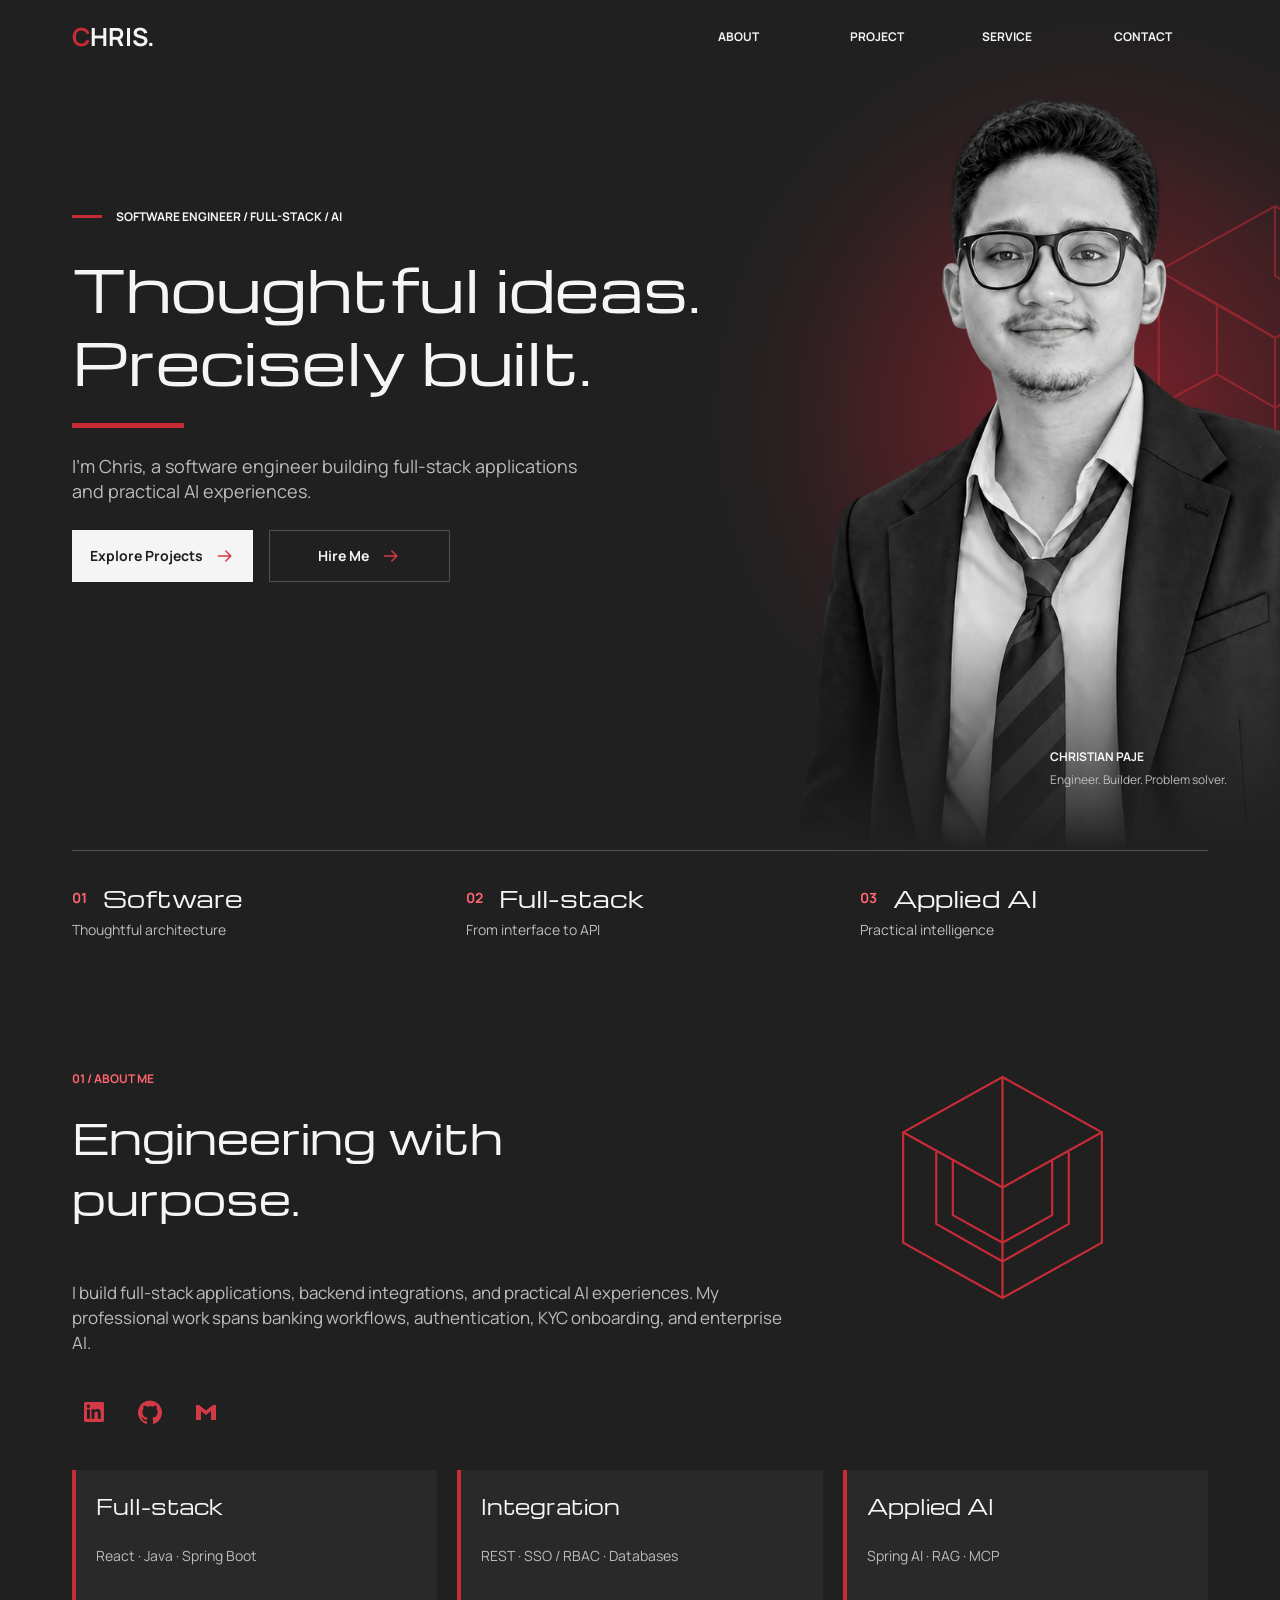
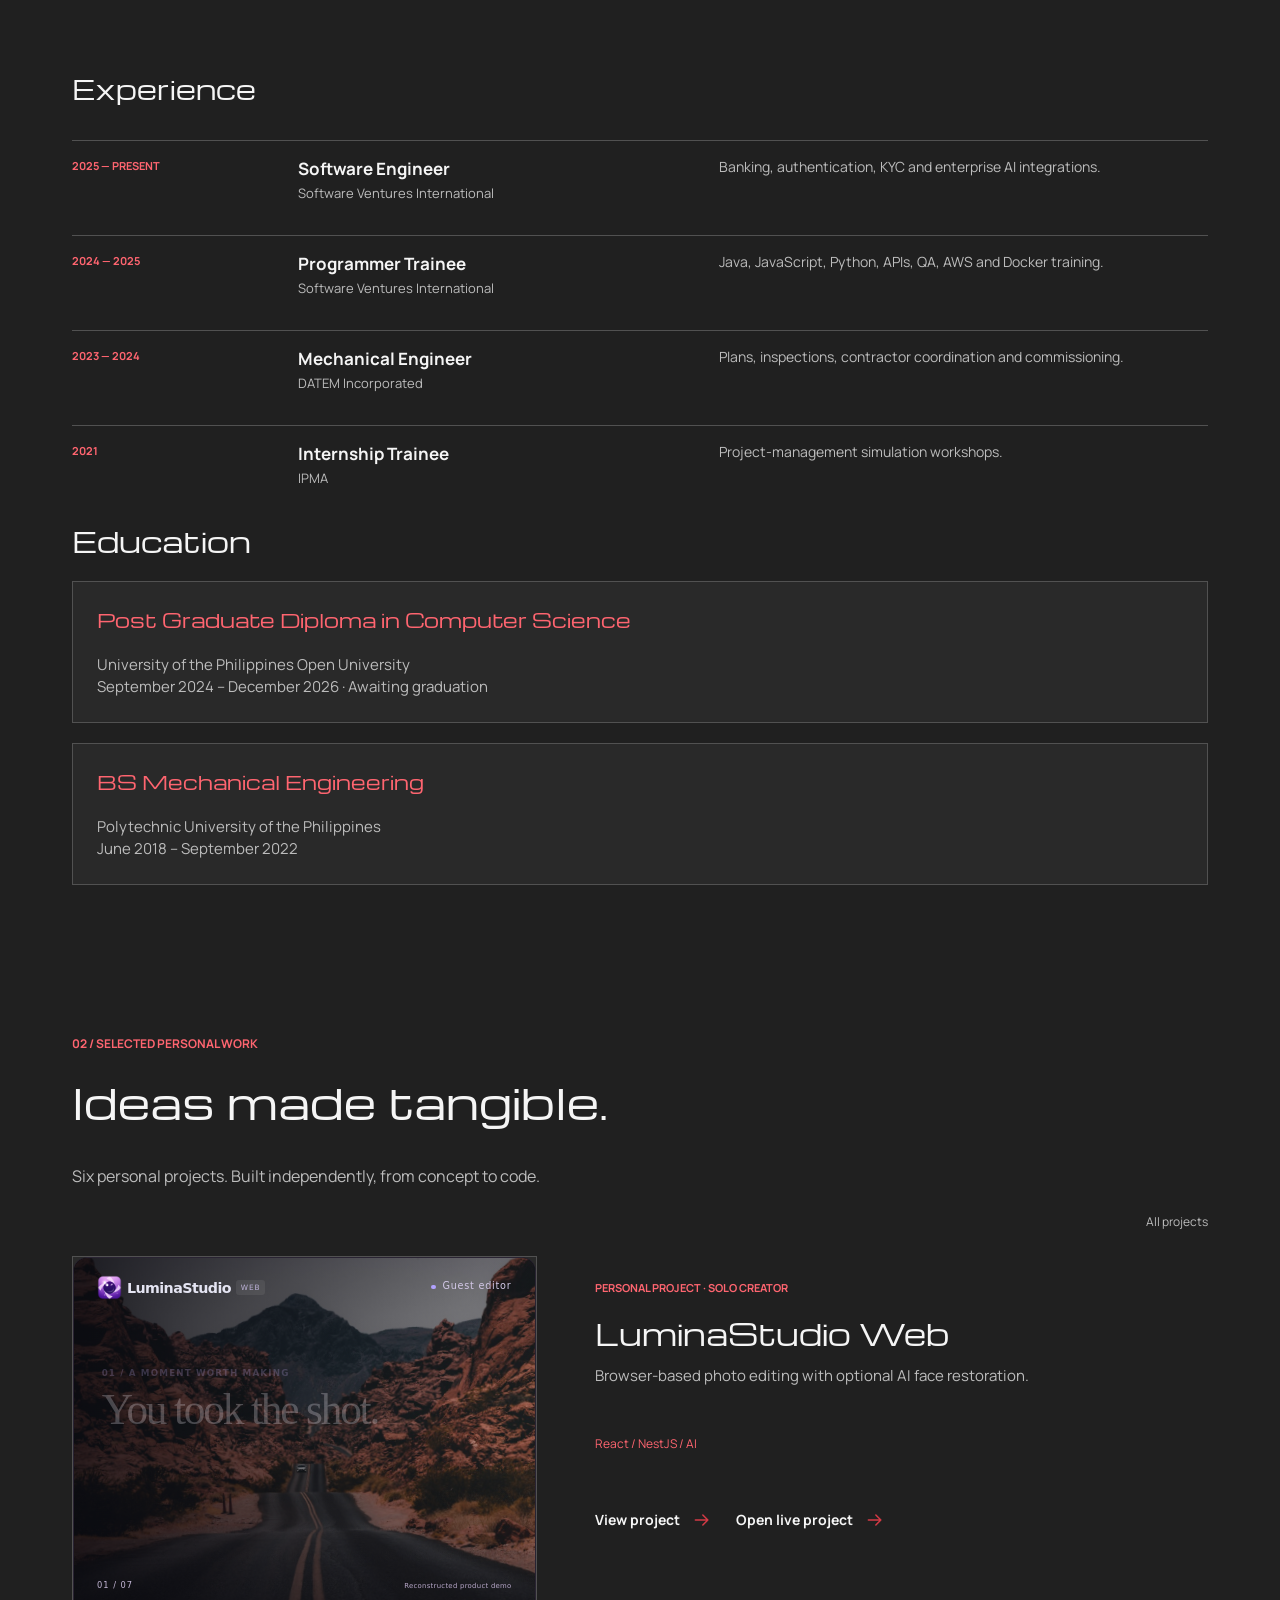
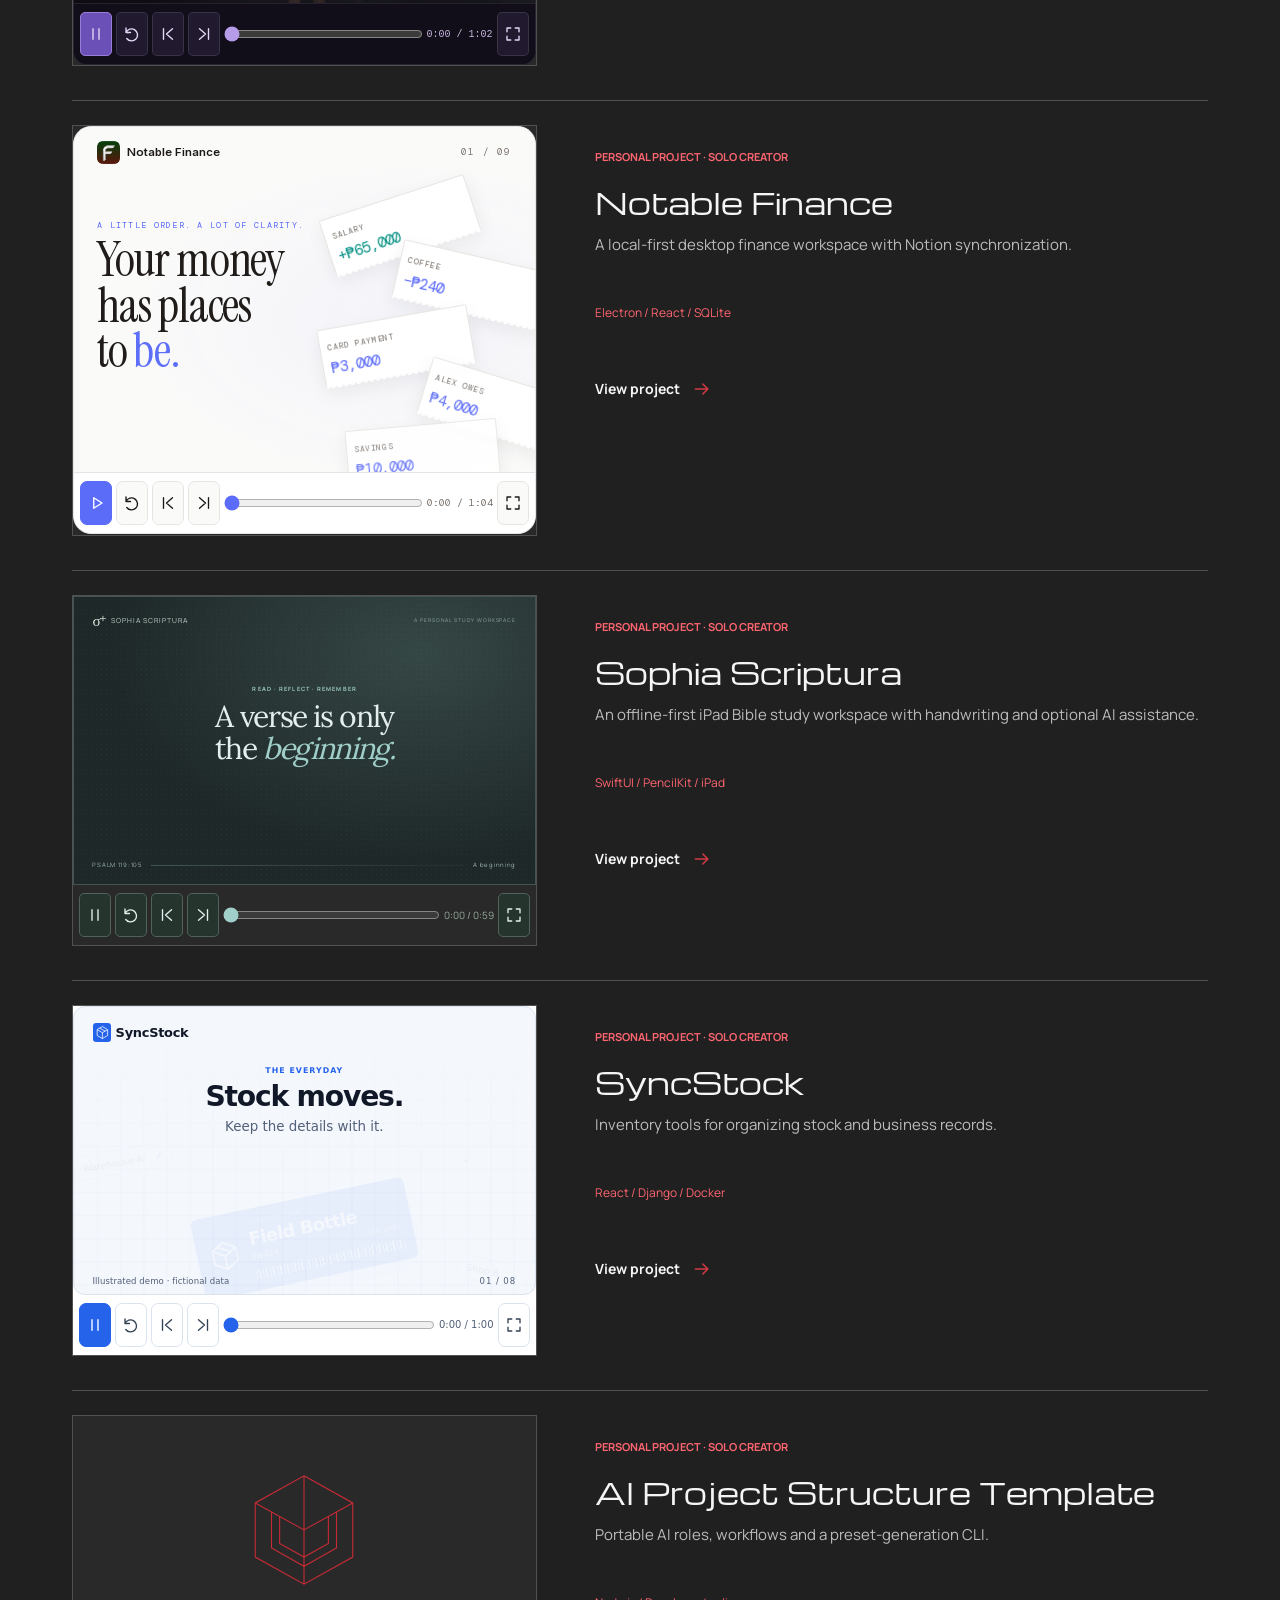
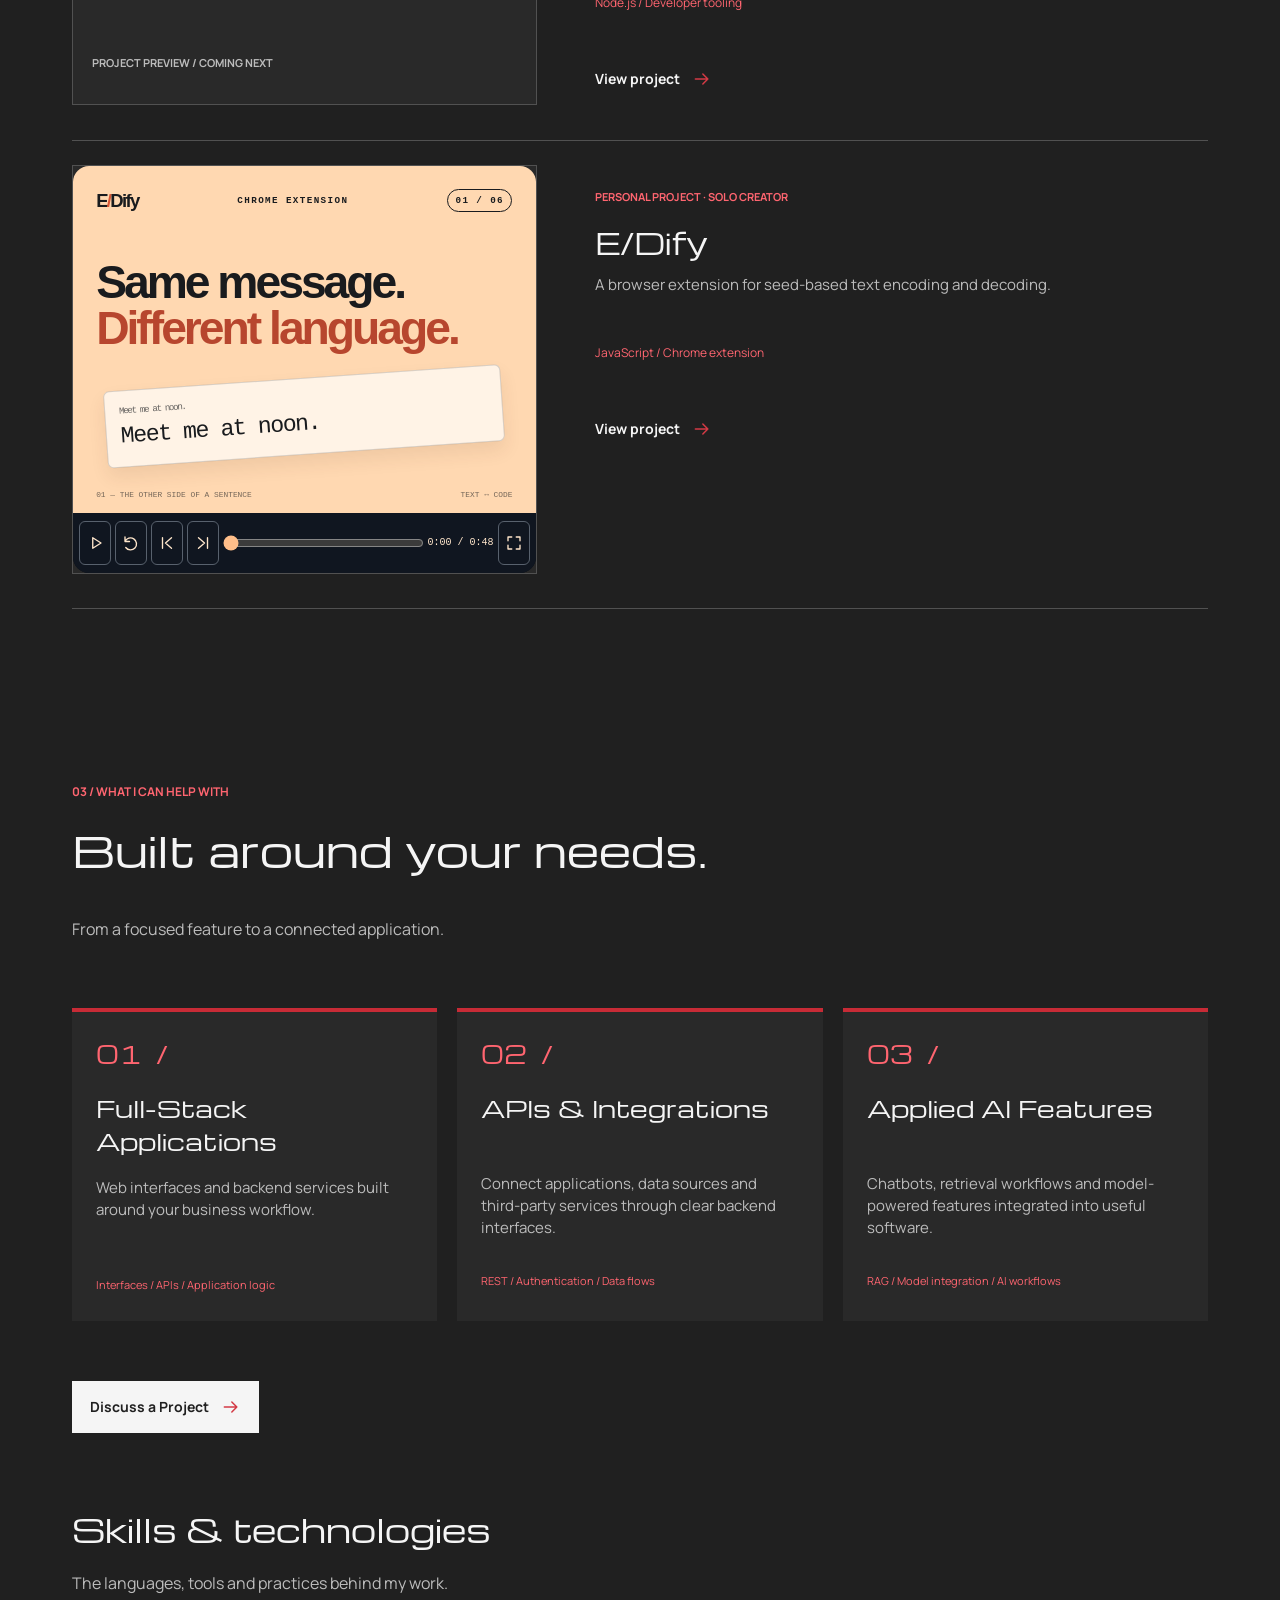
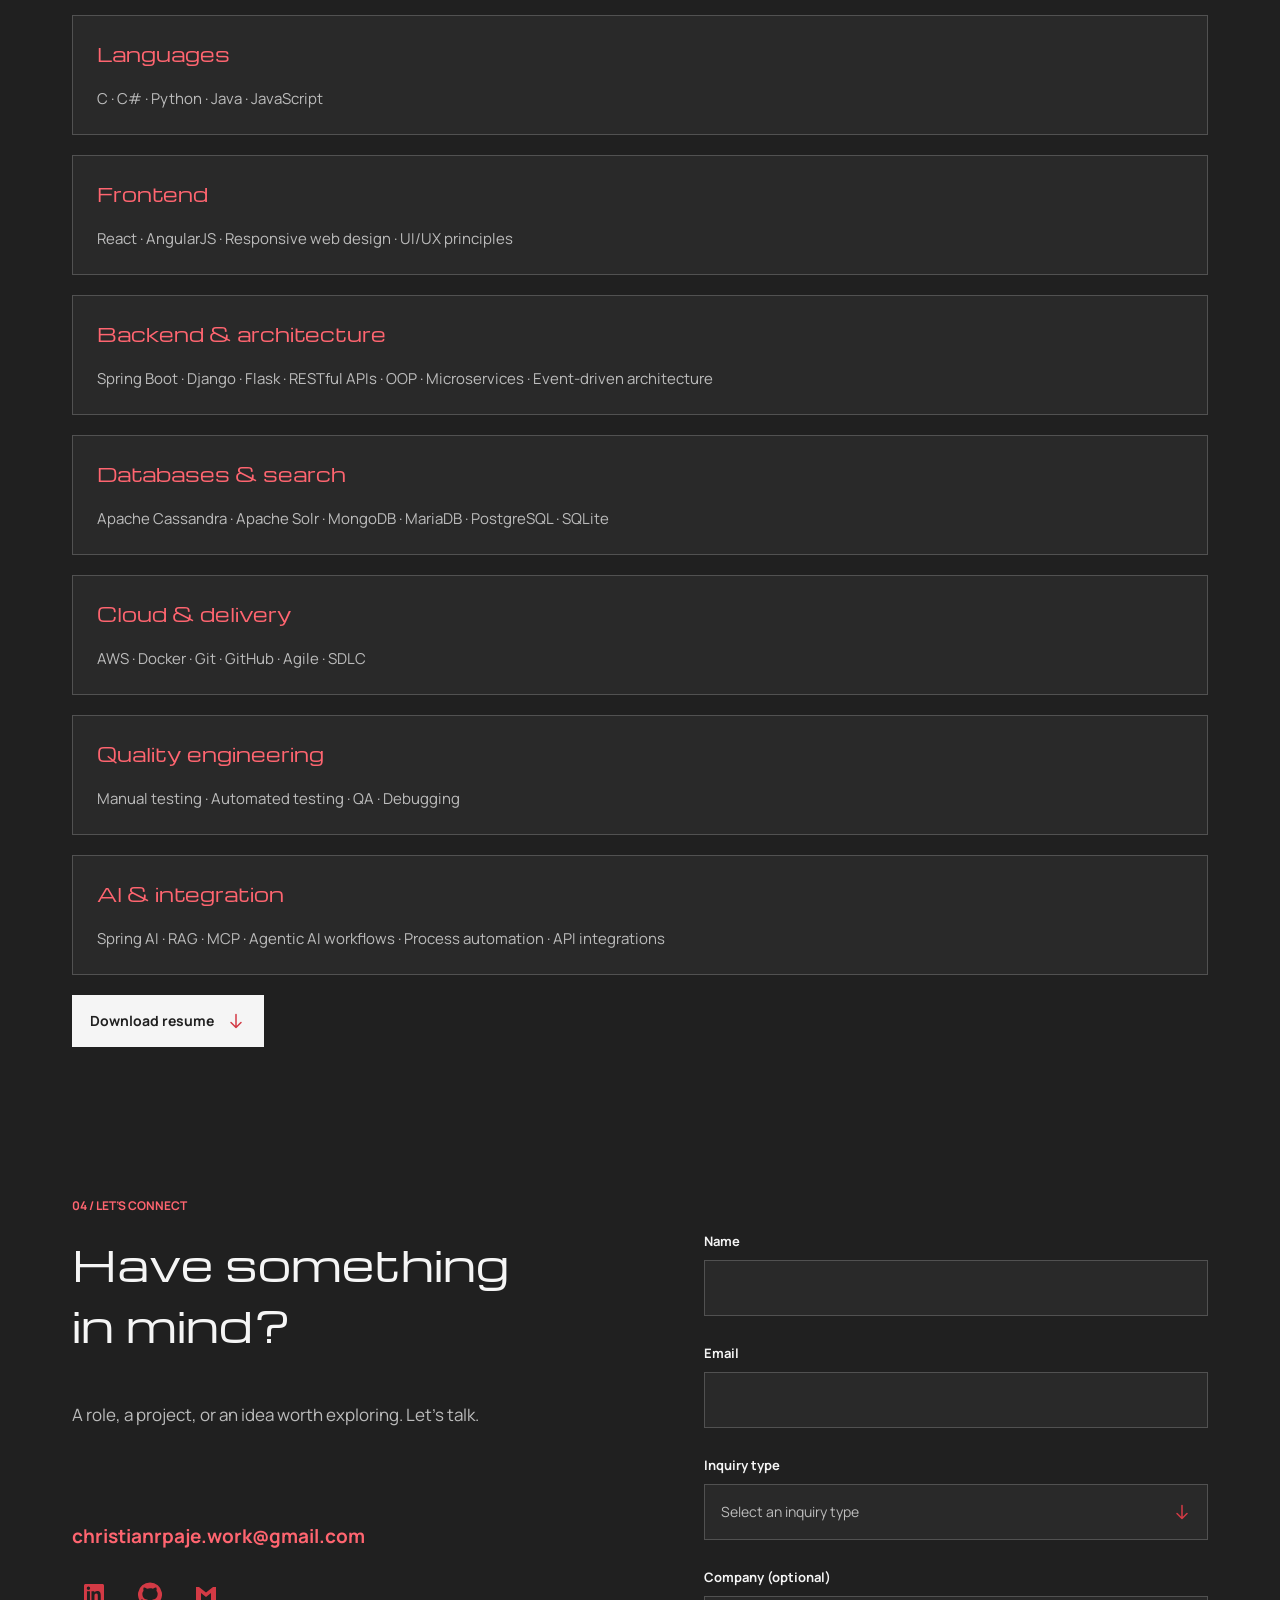
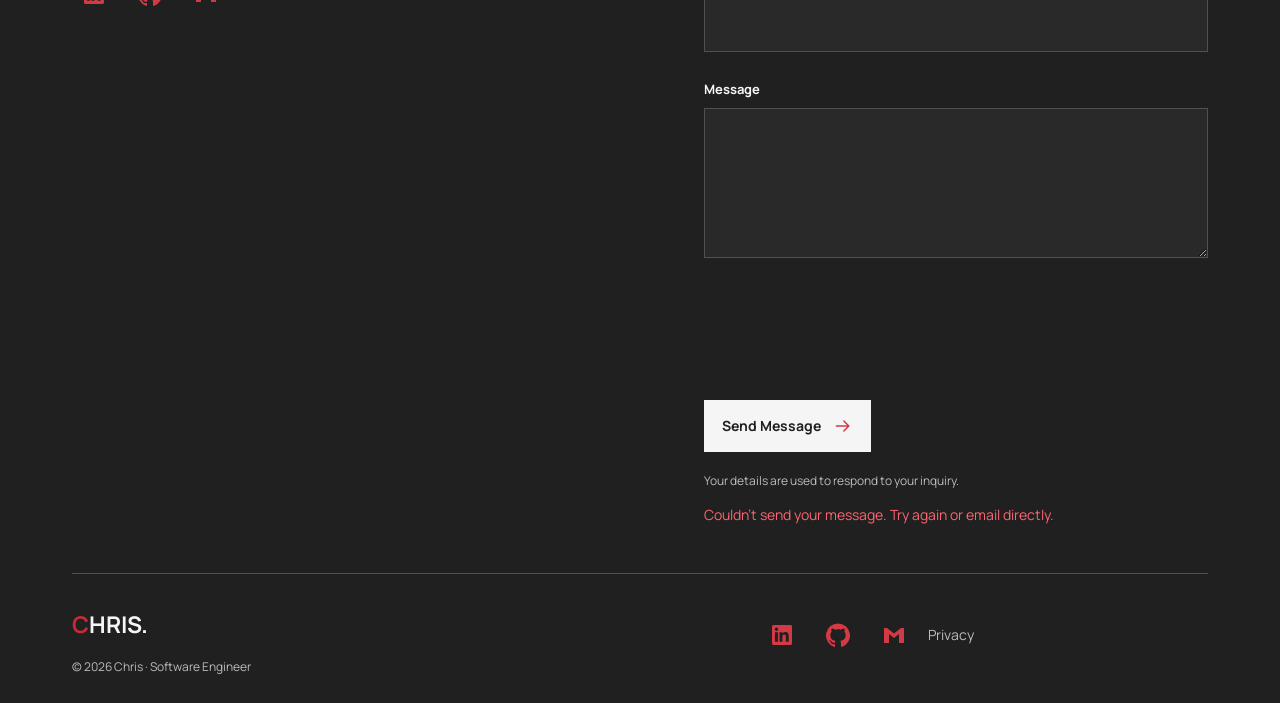
==== commit 54486fa7: "Publish portfolio from cb1c070e8cd26370f435dffb0c2f8360d26ccc23" ====
--- a/index.html
+++ b/index.html
@@ -1,3 +1,3 @@
 <!DOCTYPE html><html lang="en"><head><meta charSet="utf-8"/><link rel="preconnect" href="/" crossorigin=""/><meta name="viewport" content="width=device-width, initial-scale=1"/><link rel="preload" href="/media/chris-monochrome.webp" as="image" fetchPriority="high"/><link rel="stylesheet" href="/_next/static/chunks/3tcnra1x0i84_.css" data-precedence="next"/><link rel="preload" as="script" fetchPriority="low" href="/_next/static/chunks/19wg2q9r2_sev.js"/><script src="/_next/static/chunks/1c0mhc5ebbn3y.js" async=""></script><script src="/_next/static/chunks/2khxl0v1q4i6n.js" async=""></script><script src="/_next/static/chunks/turbopack-3-ry682tkyiqk.js" async=""></script><script src="/_next/static/chunks/0umf92h1sb77c.js" async=""></script><script src="/_next/static/chunks/03nradw77p-5h.js" async=""></script><title>Chris — Software Engineer</title><meta name="description" content="Software engineering, full-stack applications and practical AI experiences by Chris."/><meta name="robots" content="index, follow"/><link rel="canonical" href="https://work-w-christianrpaje.me/"/><meta property="og:title" content="Chris — Software Engineer"/><meta property="og:description" content="Software engineering, full-stack applications and practical AI experiences by Chris."/><meta property="og:url" content="https://work-w-christianrpaje.me/"/><meta property="og:site_name" content="Chris — Software Engineer"/><meta property="og:type" content="website"/><meta name="twitter:card" content="summary"/><meta name="twitter:title" content="Chris — Software Engineer"/><meta name="twitter:description" content="Software engineering, full-stack applications and practical AI experiences by Chris."/><script src="/_next/static/chunks/0cz1d0mv5g_q7.js" noModule=""></script></head><body style="--background:#202020;--surface:#292929;--foreground:#F5F5F5;--muted:#BCBCBC;--decorative:#C72B36;--accent:#FF6570;--functional:#D33A45;--border:#515151;--primary-hover:#FFE4E6;--glow-inner:#A6222E;--glow-mid:#82202B;--desktop-gutter:72px;--mobile-gutter:24px;--card-gap:20px;--card-padding:24px;--control-height:52px;--hero-glow:radial-gradient(ellipse closest-side at center,rgba(166,34,46,0.7600) 0%,rgba(164,34,46,0.7400) 2.5%,rgba(163,34,46,0.7200) 5%,rgba(161,34,46,0.7000) 7.5%,rgba(159,34,45,0.6800) 10%,rgba(158,34,45,0.6600) 12.5%,rgba(156,33,45,0.6400) 15%,rgba(155,33,45,0.6200) 17.5%,rgba(153,33,45,0.6000) 20%,rgba(151,33,45,0.5800) 22.5%,rgba(150,33,45,0.5600) 25%,rgba(148,33,45,0.5400) 27.500000000000004%,rgba(146,33,44,0.5200) 30%,rgba(145,33,44,0.5000) 32.5%,rgba(143,33,44,0.4800) 35%,rgba(141,33,44,0.4600) 37.5%,rgba(140,33,44,0.4400) 40%,rgba(138,32,44,0.4200) 42.5%,rgba(137,32,44,0.4000) 45%,rgba(135,32,43,0.3800) 47.5%,rgba(133,32,43,0.3600) 50%,rgba(132,32,43,0.3400) 52.5%,rgba(130,32,43,0.3200) 55.00000000000001%,rgba(125,32,42,0.3022) 57.49999999999999%,rgba(119,32,42,0.2844) 60%,rgba(114,32,41,0.2667) 62.5%,rgba(108,32,41,0.2489) 65%,rgba(103,32,40,0.2311) 67.5%,rgba(97,32,39,0.2133) 70%,rgba(92,32,39,0.1956) 72.5%,rgba(86,32,38,0.1778) 75%,rgba(81,32,38,0.1600) 77.5%,rgba(76,32,37,0.1422) 80%,rgba(70,32,36,0.1244) 82.5%,rgba(65,32,36,0.1067) 85%,rgba(59,32,35,0.0889) 87.5%,rgba(54,32,34,0.0711) 90%,rgba(48,32,34,0.0533) 92.5%,rgba(43,32,33,0.0356) 95%,rgba(37,32,33,0.0178) 97.5%,rgba(32,32,32,0.0000) 100%)"><div hidden=""><!--$--><!--/$--></div><div class="site-frame"><a class="skip-link" href="#content">Skip to content</a><header class="site-header" data-scrolled="false" data-menu-open="false"><div class="header-inner"><a class="wordmark" href="/" aria-label="Chris — Home"><span>C</span>HRIS.</a><nav class="desktop-navigation" aria-label="Primary"><a href="/#about">ABOUT</a><a href="/#project">PROJECT</a><a href="/#service">SERVICE</a><a href="/#contact">CONTACT</a></nav><button class="menu-toggle" aria-expanded="false" aria-controls="mobile-navigation">MENU +</button></div><nav id="mobile-navigation" class="mobile-navigation" aria-label="Mobile" hidden=""><div class="mobile-menu-items"><div class="mobile-menu-item"><a href="/#about"><span>01</span>ABOUT</a></div><div class="mobile-menu-item"><a href="/#project"><span>02</span>PROJECT</a></div><div class="mobile-menu-item"><a href="/#service"><span>03</span>SERVICE</a></div><div class="mobile-menu-item"><a href="/#contact"><span>04</span>CONTACT</a></div><p>Let’s build something meaningful.</p></div></nav><noscript><nav class="no-script-navigation" aria-label="Primary"><a href="/#about">ABOUT</a><a href="/#project">PROJECT</a><a href="/#service">SERVICE</a><a href="/#contact">CONTACT</a></nav></noscript></header><main id="content" tabindex="-1"><section class="hero" aria-label="Chris"><div class="hero-stage"><div class="desktop-art" aria-hidden="true"><div class="hero-glow"></div><svg class="hero-wireframe" xmlns="http://www.w3.org/2000/svg" width="310" height="335.833" viewBox="0 0 240 260" aria-hidden="true"><g fill="none" stroke="currentColor" stroke-width="1.5"><path d="M120 28 210 78 210 182 120 232 30 182 30 78Z M30 78 120 130 210 78 M120 130V232 M120 28V82L166 108 M75 104V158L120 184 165 158V104 M30 182 75 158 M210 182 165 158"></path><path d="m45 87 75 43m-60-35 60 35m-45-26 45 26m-30-18 30 18"></path></g></svg></div><div class="hero-copy"><p class="hero-positioning"><span class="desktop-positioning">SOFTWARE ENGINEER / FULL-STACK / AI</span><span class="mobile-positioning">SOFTWARE / FULL-STACK / AI</span></p><h1><span class="desktop-headline"><span>Thoughtful ideas.</span><span>Precisely built.</span></span><span class="mobile-headline"><span>Thoughtful</span><span>ideas.</span><span>Precisely built.</span></span></h1><div class="hero-rule"></div><p class="hero-introduction">I’m Chris, a software engineer building full-stack applications and practical AI experiences.</p><div class="hero-actions"><a class="action" href="/#project">Explore Projects<svg width="20" height="20" viewBox="0 0 20 20" fill="none" aria-hidden="true" class="arrow-icon"><path d="M3.333 10h12.5m-5-5 5 5-5 5" stroke="currentColor" stroke-width="1.5" stroke-linecap="round" stroke-linejoin="round"></path></svg></a><a class="action action-secondary" href="/#contact">Hire Me<svg width="20" height="20" viewBox="0 0 20 20" fill="none" aria-hidden="true" class="arrow-icon"><path d="M3.333 10h12.5m-5-5 5 5-5 5" stroke="currentColor" stroke-width="1.5" stroke-linecap="round" stroke-linejoin="round"></path></svg></a></div></div><div class="hero-portrait"><div class="mobile-glow"></div><img src="/media/chris-monochrome.webp" alt="Chris in a suit and glasses" width="965" height="1630" fetchPriority="high"/><div class="portrait-fade"></div></div><div class="portrait-caption"><p>CHRISTIAN PAJE</p><p>Engineer. Builder. Problem solver.</p></div></div><div class="discipline-band"><div class="discipline"><div><span>01</span><h2>Software</h2></div><p>Thoughtful architecture</p></div><div class="discipline"><div><span>02</span><h2>Full-stack</h2></div><p>From interface to API</p></div><div class="discipline"><div><span>03</span><h2>Applied AI</h2></div><p>Practical intelligence</p></div></div></section><section class="portfolio-section about-section" id="about" aria-label="01 / ABOUT ME"><div class="section-heading"><p class="section-kicker">01 / ABOUT ME</p><h2>Engineering with
 purpose.</h2></div><svg class="about-motif" xmlns="http://www.w3.org/2000/svg" width="240" height="240" viewBox="0 0 240 240" aria-hidden="true"><g fill="none" stroke="currentColor" stroke-width="2"><path d="m120 20 90 50v100l-90 50-90-50V70Zm0 0v100m-90-50 90 50 90-50m-90 50v100M60 88v65l60 34 60-34V88M75 96v49l45 25 45-25V96"></path></g></svg><p class="about-introduction">I build full-stack applications, backend integrations, and practical AI experiences. My professional work spans banking workflows, authentication, KYC onboarding, and enterprise AI.</p><div class="about-socials"><div class="social-links"><a href="https://www.linkedin.com/in/work-w-christian-paje/" aria-label="LinkedIn"><svg width="24" height="24" viewBox="0 0 24 24" aria-hidden="true" fill="currentColor"><path d="M20.45 2H3.55C2.69 2 2 2.68 2 3.52v16.96c0 .84.69 1.52 1.55 1.52h16.9c.86 0 1.55-.68 1.55-1.52V3.52c0-.84-.69-1.52-1.55-1.52ZM7.93 18.75H4.98V9.2h2.95v9.55ZM6.45 7.9a1.71 1.71 0 1 1 0-3.42 1.71 1.71 0 0 1 0 3.42Zm12.3 10.85H15.8V14.1c0-1.11-.02-2.54-1.55-2.54-1.55 0-1.79 1.21-1.79 2.46v4.73H9.51V9.2h2.83v1.3h.04c.39-.74 1.36-1.53 2.8-1.53 3 0 3.57 1.97 3.57 4.53v5.25Z"></path></svg></a><a href="https://github.com/work-w-chrstnrpj" aria-label="GitHub"><svg width="24" height="24" viewBox="0 0 24 24" aria-hidden="true" fill="currentColor"><path d="M12 .5a12 12 0 0 0-3.793 23.385c.6.111.82-.261.82-.577v-2.234c-3.338.726-4.043-1.416-4.043-1.416-.546-1.387-1.333-1.756-1.333-1.756-1.09-.745.083-.729.083-.729 1.205.085 1.839 1.237 1.839 1.237 1.07 1.834 2.807 1.304 3.492.997.108-.775.419-1.305.762-1.605-2.665-.303-5.467-1.333-5.467-5.931 0-1.31.469-2.381 1.236-3.221-.124-.303-.536-1.524.117-3.176 0 0 1.008-.323 3.301 1.23A11.5 11.5 0 0 1 12 6.3c1.02.005 2.047.138 3.006.404 2.291-1.553 3.297-1.23 3.297-1.23.655 1.652.243 2.873.119 3.176.77.84 1.235 1.911 1.235 3.221 0 4.61-2.807 5.625-5.479 5.922.43.372.823 1.102.823 2.222v3.293c0 .319.216.694.825.576A12 12 0 0 0 12 .5Z"></path></svg></a><a href="mailto:christianrpaje.work@gmail.com" aria-label="Email Chris"><svg width="24" height="24" viewBox="0 0 24 24" aria-hidden="true" fill="currentColor"><path d="M2 5h3l7 5.5L19 5h3v15h-5V11l-5 4-5-4v9H2Z"></path></svg></a></div></div><div class="expertise-grid"><article class="expertise-card"><h3>Full-stack</h3><p>React · Java · Spring Boot</p></article><article class="expertise-card"><h3>Integration</h3><p>REST · SSO / RBAC · Databases</p></article><article class="expertise-card"><h3>Applied AI</h3><p>Spring AI · RAG · MCP</p></article></div><div class="experience-block"><h3>Experience</h3><div class="experience-list"><article class="experience-row"><p class="experience-date">2025 — PRESENT</p><div class="experience-position"><h4>Software Engineer</h4><p>Software Ventures International</p></div><div class="experience-summary"><p>Banking, authentication, KYC and enterprise AI integrations.</p></div></article><article class="experience-row"><p class="experience-date">2024 — 2025</p><div class="experience-position"><h4>Programmer Trainee</h4><p>Software Ventures International</p></div><div class="experience-summary"><p>Java, JavaScript, Python, APIs, QA, AWS and Docker training.</p></div></article><article class="experience-row"><p class="experience-date">2023 — 2024</p><div class="experience-position"><h4>Mechanical Engineer</h4><p>DATEM Incorporated</p></div><div class="experience-summary"><p>Plans, inspections, contractor coordination and commissioning.</p></div></article><article class="experience-row"><p class="experience-date">2021</p><div class="experience-position"><h4>Internship Trainee</h4><p>IPMA</p></div><div class="experience-summary"><p>Project-management simulation workshops.</p></div></article></div></div><div class="education-block"><h3>Education</h3><div class="education-list"><article class="education-card" data-status="awaiting-graduation"><h4>Post Graduate Diploma in Computer Science</h4><p>University of the Philippines Open University<br/>September 2024 – December 2026 · Awaiting graduation</p></article><article class="education-card" data-status="completed"><h4>BS Mechanical Engineering</h4><p>Polytechnic University of the Philippines<br/>June 2018 – September 2022</p></article></div></div></section><section class="portfolio-section projects-section" id="project" aria-label="02 / SELECTED PERSONAL WORK"><div class="section-heading"><p class="section-kicker">02 / SELECTED PERSONAL WORK</p><h2>Ideas made tangible.</h2></div><p class="project-lead">Six personal projects. Built independently, from concept to code.</p><div class="project-list"><article class="project-row" data-slug="lumina-studio" data-featured="true"><div class="project-media project-media-showcase"><div class="animated-showcase" data-compact="true" role="group" aria-label="LuminaStudio Web animated showcase"><img src="/media/lumina-showcase/preview.png" alt="Reconstructed LuminaStudio Web showcase scene" width="958" height="599" loading="lazy" style="aspect-ratio:4 / 3;margin-bottom:60px"/><div data-showcase-frame="true"></div></div></div><div class="project-copy"><p class="project-attribution">PERSONAL PROJECT · SOLO CREATOR</p><h3>LuminaStudio Web</h3><p class="project-summary">Browser-based photo editing with optional AI face restoration.</p><p class="project-stack">React / NestJS / AI</p><div class="project-row-actions"><a class="project-action" href="/projects/lumina-studio/">View project<svg width="20" height="20" viewBox="0 0 20 20" fill="none" aria-hidden="true" class="arrow-icon"><path d="M3.333 10h12.5m-5-5 5 5-5 5" stroke="currentColor" stroke-width="1.5" stroke-linecap="round" stroke-linejoin="round"></path></svg></a><a class="project-action" href="https://luminastudioweb.app/" target="_blank" rel="noreferrer">Open live project<svg width="20" height="20" viewBox="0 0 20 20" fill="none" aria-hidden="true" class="arrow-icon"><path d="M3.333 10h12.5m-5-5 5 5-5 5" stroke="currentColor" stroke-width="1.5" stroke-linecap="round" stroke-linejoin="round"></path></svg></a></div></div></article><article class="project-row" data-slug="notable-finance" data-featured="true"><div class="project-media project-media-showcase"><div class="animated-showcase" data-compact="true" role="group" aria-label="Notable Finance animated showcase"><img src="/media/notable-showcase/preview.png" alt="Reconstructed Notable Finance showcase scene" width="958" height="599" loading="lazy" style="aspect-ratio:4 / 3;margin-bottom:60px"/><div data-showcase-frame="true"></div></div></div><div class="project-copy"><p class="project-attribution">PERSONAL PROJECT · SOLO CREATOR</p><h3>Notable Finance</h3><p class="project-summary">A local-first desktop finance workspace with Notion synchronization.</p><p class="project-stack">Electron / React / SQLite</p><div class="project-row-actions"><a class="project-action" href="/projects/notable-finance/">View project<svg width="20" height="20" viewBox="0 0 20 20" fill="none" aria-hidden="true" class="arrow-icon"><path d="M3.333 10h12.5m-5-5 5 5-5 5" stroke="currentColor" stroke-width="1.5" stroke-linecap="round" stroke-linejoin="round"></path></svg></a></div></div></article><article class="project-row" data-slug="sophia-scriptura" data-featured="true"><div class="project-media project-media-showcase"><div class="animated-showcase" data-compact="true" role="group" aria-label="Sophia Scriptura animated showcase"><img src="/media/sophia-showcase/preview.png" alt="Reconstructed Sophia Scriptura Scripture and handwriting scene" width="1208" height="680" loading="lazy" style="aspect-ratio:16 / 10;margin-bottom:60px"/><div data-showcase-frame="true"></div></div></div><div class="project-copy"><p class="project-attribution">PERSONAL PROJECT · SOLO CREATOR</p><h3>Sophia Scriptura</h3><p class="project-summary">An offline-first iPad Bible study workspace with handwriting and optional AI assistance.</p><p class="project-stack">SwiftUI / PencilKit / iPad</p><div class="project-row-actions"><a class="project-action" href="/projects/sophia-scriptura/">View project<svg width="20" height="20" viewBox="0 0 20 20" fill="none" aria-hidden="true" class="arrow-icon"><path d="M3.333 10h12.5m-5-5 5 5-5 5" stroke="currentColor" stroke-width="1.5" stroke-linecap="round" stroke-linejoin="round"></path></svg></a></div></div></article><article class="project-row" data-slug="syncstock" data-featured="false"><div class="project-media project-media-showcase"><div class="animated-showcase" data-compact="true" role="group" aria-label="SyncStock animated showcase"><img src="/media/syncstock-showcase/preview.png" alt="Reconstructed SyncStock showcase scene" width="960" height="600" loading="lazy" style="aspect-ratio:16 / 10;margin-bottom:60px"/><div data-showcase-frame="true" style="background:#FFFFFF"></div></div></div><div class="project-copy"><p class="project-attribution">PERSONAL PROJECT · SOLO CREATOR</p><h3>SyncStock</h3><p class="project-summary">Inventory tools for organizing stock and business records.</p><p class="project-stack">React / Django / Docker</p><div class="project-row-actions"><a class="project-action" href="/projects/syncstock/">View project<svg width="20" height="20" viewBox="0 0 20 20" fill="none" aria-hidden="true" class="arrow-icon"><path d="M3.333 10h12.5m-5-5 5 5-5 5" stroke="currentColor" stroke-width="1.5" stroke-linecap="round" stroke-linejoin="round"></path></svg></a></div></div></article><article class="project-row" data-slug="ai-project-template" data-featured="false"><div class="project-media"><svg class="" xmlns="http://www.w3.org/2000/svg" width="240" height="240" viewBox="0 0 240 240" aria-hidden="true"><g fill="none" stroke="currentColor" stroke-width="2"><path d="m120 20 90 50v100l-90 50-90-50V70Zm0 0v100m-90-50 90 50 90-50m-90 50v100M60 88v65l60 34 60-34V88M75 96v49l45 25 45-25V96"></path></g></svg><p>PROJECT PREVIEW / COMING NEXT</p></div><div class="project-copy"><p class="project-attribution">PERSONAL PROJECT · SOLO CREATOR</p><h3>AI Project Structure Template</h3><p class="project-summary">Portable AI roles, workflows and a preset-generation CLI.</p><p class="project-stack">Node.js / Developer tooling</p><div class="project-row-actions"><a class="project-action" href="/projects/ai-project-template/">View project<svg width="20" height="20" viewBox="0 0 20 20" fill="none" aria-hidden="true" class="arrow-icon"><path d="M3.333 10h12.5m-5-5 5 5-5 5" stroke="currentColor" stroke-width="1.5" stroke-linecap="round" stroke-linejoin="round"></path></svg></a></div></div></article><article class="project-row" data-slug="edify" data-featured="false"><div class="project-media project-media-showcase"><div class="animated-showcase" data-compact="true" role="group" aria-label="E/Dify animated showcase"><img src="/media/edify-showcase/preview.png" alt="Reconstructed E/Dify showcase scene" width="960" height="600" loading="lazy" style="aspect-ratio:4 / 3;margin-bottom:60px"/><div data-showcase-frame="true"></div></div></div><div class="project-copy"><p class="project-attribution">PERSONAL PROJECT · SOLO CREATOR</p><h3>E/Dify</h3><p class="project-summary">A browser extension for seed-based text encoding and decoding.</p><p class="project-stack">JavaScript / Chrome extension</p><div class="project-row-actions"><a class="project-action" href="/projects/edify/">View project<svg width="20" height="20" viewBox="0 0 20 20" fill="none" aria-hidden="true" class="arrow-icon"><path d="M3.333 10h12.5m-5-5 5 5-5 5" stroke="currentColor" stroke-width="1.5" stroke-linecap="round" stroke-linejoin="round"></path></svg></a></div></div></article></div></section><section class="portfolio-section services-section" id="service" aria-label="03 / WHAT I CAN HELP WITH"><div class="section-heading"><p class="section-kicker">03 / WHAT I CAN HELP WITH</p><h2>Built around your needs.</h2></div><p class="service-lead">From a focused feature to a connected application.</p><div class="services-grid"><article class="service-card" data-icon="fullstack"><p class="service-index">01<!-- -->  /</p><h3>Full-Stack Applications</h3><p class="service-description">Web interfaces and backend services built around your business workflow.</p><p class="service-scope">Interfaces / APIs / Application logic</p></article><article class="service-card" data-icon="integration"><p class="service-index">02<!-- -->  /</p><h3>APIs &amp; Integrations</h3><p class="service-description">Connect applications, data sources and third-party services through clear backend interfaces.</p><p class="service-scope">REST / Authentication / Data flows</p></article><article class="service-card" data-icon="ai"><p class="service-index">03<!-- -->  /</p><h3>Applied AI Features</h3><p class="service-description">Chatbots, retrieval workflows and model-powered features integrated into useful software.</p><p class="service-scope">RAG / Model integration / AI workflows</p></article></div><div class="service-cta"><a class="action" href="/#contact">Discuss a Project<svg width="20" height="20" viewBox="0 0 20 20" fill="none" aria-hidden="true" class="arrow-icon"><path d="M3.333 10h12.5m-5-5 5 5-5 5" stroke="currentColor" stroke-width="1.5" stroke-linecap="round" stroke-linejoin="round"></path></svg></a></div><div class="skills-block"><h3>Skills &amp; technologies</h3><p class="skills-lead">The languages, tools and practices behind my work.</p><div class="skills-list"><article class="skill-card"><h4>Languages</h4><p>C · C# · Python · Java · JavaScript</p></article><article class="skill-card"><h4>Frontend</h4><p>React · AngularJS · Responsive web design · UI/UX principles</p></article><article class="skill-card"><h4>Backend &amp; architecture</h4><p>Spring Boot · Django · Flask · RESTful APIs · OOP · Microservices · Event-driven architecture</p></article><article class="skill-card"><h4>Databases &amp; search</h4><p>Apache Cassandra · Apache Solr · MongoDB · MariaDB · PostgreSQL · SQLite</p></article><article class="skill-card"><h4>Cloud &amp; delivery</h4><p>AWS · Docker · Git · GitHub · Agile · SDLC</p></article><article class="skill-card"><h4>Quality engineering</h4><p>Manual testing · Automated testing · QA · Debugging</p></article><article class="skill-card"><h4>AI &amp; integration</h4><p>Spring AI · RAG · MCP · Agentic AI workflows · Process automation · API integrations</p></article></div><div class="resume-action"><a class="action" href="/media/Christian_Paje_CV.pdf" download="">Download resume<svg width="20" height="20" viewBox="0 0 20 20" fill="none" aria-hidden="true" class="arrow-icon"><path d="M10 3.5v13m-5-5 5 5 5-5" stroke="currentColor" stroke-width="1.5" stroke-linecap="round" stroke-linejoin="round"></path></svg></a></div></div></section><section class="portfolio-section contact-section" id="contact" aria-label="04 / LET’S CONNECT"><div class="contact-overview"><div class="section-heading"><p class="section-kicker">04 / LET’S CONNECT</p><h2>Have something
-in mind?</h2></div><p class="contact-invitation">A role, a project, or an idea worth exploring. Let’s talk.</p><a class="contact-email" href="mailto:christianrpaje.work@gmail.com">christianrpaje.work@gmail.com</a><div class="contact-socials"><div class="social-links"><a href="https://www.linkedin.com/in/work-w-christian-paje/" aria-label="LinkedIn"><svg width="24" height="24" viewBox="0 0 24 24" aria-hidden="true" fill="currentColor"><path d="M20.45 2H3.55C2.69 2 2 2.68 2 3.52v16.96c0 .84.69 1.52 1.55 1.52h16.9c.86 0 1.55-.68 1.55-1.52V3.52c0-.84-.69-1.52-1.55-1.52ZM7.93 18.75H4.98V9.2h2.95v9.55ZM6.45 7.9a1.71 1.71 0 1 1 0-3.42 1.71 1.71 0 0 1 0 3.42Zm12.3 10.85H15.8V14.1c0-1.11-.02-2.54-1.55-2.54-1.55 0-1.79 1.21-1.79 2.46v4.73H9.51V9.2h2.83v1.3h.04c.39-.74 1.36-1.53 2.8-1.53 3 0 3.57 1.97 3.57 4.53v5.25Z"></path></svg></a><a href="https://github.com/work-w-chrstnrpj" aria-label="GitHub"><svg width="24" height="24" viewBox="0 0 24 24" aria-hidden="true" fill="currentColor"><path d="M12 .5a12 12 0 0 0-3.793 23.385c.6.111.82-.261.82-.577v-2.234c-3.338.726-4.043-1.416-4.043-1.416-.546-1.387-1.333-1.756-1.333-1.756-1.09-.745.083-.729.083-.729 1.205.085 1.839 1.237 1.839 1.237 1.07 1.834 2.807 1.304 3.492.997.108-.775.419-1.305.762-1.605-2.665-.303-5.467-1.333-5.467-5.931 0-1.31.469-2.381 1.236-3.221-.124-.303-.536-1.524.117-3.176 0 0 1.008-.323 3.301 1.23A11.5 11.5 0 0 1 12 6.3c1.02.005 2.047.138 3.006.404 2.291-1.553 3.297-1.23 3.297-1.23.655 1.652.243 2.873.119 3.176.77.84 1.235 1.911 1.235 3.221 0 4.61-2.807 5.625-5.479 5.922.43.372.823 1.102.823 2.222v3.293c0 .319.216.694.825.576A12 12 0 0 0 12 .5Z"></path></svg></a><a href="mailto:christianrpaje.work@gmail.com" aria-label="Email Chris"><svg width="24" height="24" viewBox="0 0 24 24" aria-hidden="true" fill="currentColor"><path d="M2 5h3l7 5.5L19 5h3v15h-5V11l-5 4-5-4v9H2Z"></path></svg></a></div></div></div><form class="contact-form" noValidate="" aria-busy="false"><div class="contact-field"><label for="contact-name">Name</label><input id="contact-name" autoComplete="name" maxLength="100" required="" aria-invalid="false" name="name"/></div><div class="contact-field"><label for="contact-email">Email</label><input id="contact-email" type="email" autoComplete="email" maxLength="254" required="" aria-invalid="false" name="email"/></div><div class="contact-field"><label for="contact-inquiry">Inquiry type</label><div class="select-wrap"><select id="contact-inquiry" name="inquiry" required="" aria-invalid="false"><option value="" disabled="" selected="">Select an inquiry type</option><option value="employment">Employment</option><option value="project">Project</option><option value="other">Other</option></select><svg width="20" height="20" viewBox="0 0 20 20" fill="none" aria-hidden="true" class="arrow-icon"><path d="M10 3.5v13m-5-5 5 5 5-5" stroke="currentColor" stroke-width="1.5" stroke-linecap="round" stroke-linejoin="round"></path></svg></div></div><div class="contact-field"><label for="contact-company">Company (optional)</label><input id="contact-company" autoComplete="organization" maxLength="100" aria-invalid="false" name="company"/></div><div class="contact-field contact-message"><label for="contact-message">Message</label><textarea id="contact-message" name="message" minLength="20" maxLength="5000" required="" aria-invalid="false"></textarea></div><input class="honeypot" type="text" tabindex="-1" autoComplete="off" aria-hidden="true" name="botcheck"/><div class="captcha-slot"><!--$!--><template data-dgst=""></template><!--/$--></div><button class="action contact-submit" type="submit" disabled="">Send Message<svg width="20" height="20" viewBox="0 0 20 20" fill="none" aria-hidden="true" class="arrow-icon"><path d="M3.333 10h12.5m-5-5 5 5-5 5" stroke="currentColor" stroke-width="1.5" stroke-linecap="round" stroke-linejoin="round"></path></svg></button><noscript><p class="form-no-script">The contact form is not available yet. Please use email or a profile link.</p></noscript><p class="form-privacy">Your details are used to respond to your inquiry.</p><p class="form-status" role="status" aria-live="polite"></p></form></section></main><footer class="site-footer"><div class="footer-rule"></div><a class="wordmark" href="/" aria-label="Chris — Home"><span>C</span>HRIS.</a><p class="footer-copyright">© <!-- -->2026<!-- --> <!-- -->Chris<!-- --> · <!-- -->Software Engineer</p><div class="footer-links"><div class="social-links"><a href="https://www.linkedin.com/in/work-w-christian-paje/" aria-label="LinkedIn"><svg width="24" height="24" viewBox="0 0 24 24" aria-hidden="true" fill="currentColor"><path d="M20.45 2H3.55C2.69 2 2 2.68 2 3.52v16.96c0 .84.69 1.52 1.55 1.52h16.9c.86 0 1.55-.68 1.55-1.52V3.52c0-.84-.69-1.52-1.55-1.52ZM7.93 18.75H4.98V9.2h2.95v9.55ZM6.45 7.9a1.71 1.71 0 1 1 0-3.42 1.71 1.71 0 0 1 0 3.42Zm12.3 10.85H15.8V14.1c0-1.11-.02-2.54-1.55-2.54-1.55 0-1.79 1.21-1.79 2.46v4.73H9.51V9.2h2.83v1.3h.04c.39-.74 1.36-1.53 2.8-1.53 3 0 3.57 1.97 3.57 4.53v5.25Z"></path></svg></a><a href="https://github.com/work-w-chrstnrpj" aria-label="GitHub"><svg width="24" height="24" viewBox="0 0 24 24" aria-hidden="true" fill="currentColor"><path d="M12 .5a12 12 0 0 0-3.793 23.385c.6.111.82-.261.82-.577v-2.234c-3.338.726-4.043-1.416-4.043-1.416-.546-1.387-1.333-1.756-1.333-1.756-1.09-.745.083-.729.083-.729 1.205.085 1.839 1.237 1.839 1.237 1.07 1.834 2.807 1.304 3.492.997.108-.775.419-1.305.762-1.605-2.665-.303-5.467-1.333-5.467-5.931 0-1.31.469-2.381 1.236-3.221-.124-.303-.536-1.524.117-3.176 0 0 1.008-.323 3.301 1.23A11.5 11.5 0 0 1 12 6.3c1.02.005 2.047.138 3.006.404 2.291-1.553 3.297-1.23 3.297-1.23.655 1.652.243 2.873.119 3.176.77.84 1.235 1.911 1.235 3.221 0 4.61-2.807 5.625-5.479 5.922.43.372.823 1.102.823 2.222v3.293c0 .319.216.694.825.576A12 12 0 0 0 12 .5Z"></path></svg></a><a href="mailto:christianrpaje.work@gmail.com" aria-label="Email Chris"><svg width="24" height="24" viewBox="0 0 24 24" aria-hidden="true" fill="currentColor"><path d="M2 5h3l7 5.5L19 5h3v15h-5V11l-5 4-5-4v9H2Z"></path></svg></a></div><a href="/privacy/">Privacy</a></div></footer></div><!--$--><!--/$--><script id="_R_">(globalThis["TURBOPACK"] || (globalThis["TURBOPACK"] = [])).push({"otherChunks":["static/chunks/19wg2q9r2_sev.js","static/chunks/1c0mhc5ebbn3y.js","static/chunks/2khxl0v1q4i6n.js"],"runtimeModuleIds":[94553]});</script><script src="/_next/static/chunks/19wg2q9r2_sev.js" async=""></script><script>(self.__next_f=self.__next_f||[]).push([0])</script><script>self.__next_f.push([1,"1:\"$Sreact.fragment\"\n3:\"/_next/static/chunks/0umf92h1sb77c.js\"\n4:I[39756,[\"$3\"],\"default\"]\n5:I[37457,[\"$3\"],\"default\"]\n6:\"/_next/static/chunks/03nradw77p-5h.js\"\n7:I[25917,[\"$3\",\"$6\"],\"Header\"]\nd:I[68027,[\"$3\"],\"default\",1]\n:HL[\"/_next/static/chunks/3tcnra1x0i84_.css\",\"style\"]\n:HC[\"/\",\"\"]\n2:T4c4,radial-gradient(ellipse closest-side at center,rgba(166,34,46,0.7600) 0%,rgba(164,34,46,0.7400) 2.5%,rgba(163,34,46,0.7200) 5%,rgba(161,34,46,0.7000) 7.5%,rgba(159,34,45,0.6800) 10%,rgba(158,34,45,0.6600) 12.5%,rgba(156,33,45,0.6400) 15%,rgba(155,33,45,0.6200) 17.5%,rgba(153,33,45,0.6000) 20%,rgba(151,33,45,0.5800) 22.5%,rgba(150,33,45,0.5600) 25%,rgba(148,33,45,0.5400) 27.500000000000004%,rgba(146,33,44,0.5200) 30%,rgba(145,33,44,0.5000) 32.5%,rgba(143,33,44,0.4800) 35%,rgba(141,33,44,0.4600) 37.5%,rgba(140,33,44,0.4400) 40%,rgba(138,32,44,0.4200) 42.5%,rgba(137,32,44,0.4000) 45%,rgba(135,32,43,0.3800) 47.5%,rgba(133,32,43,0.3600) 50%,rgba(132,32,43,0.3400) 52.5%,rgba(130,32,43,0.3200) 55.00000000000001%,rgba(125,32,42,0.3022) 57.49999999999999%,rgba(119,32,42,0.2844) 60%,rgba(114,32,41,0.2667) 62.5%,rgba(108,32,41,0.2489) 65%,rgba(103,32,40,0.2311) 67.5%,rgba(97,32,39,0.2133) 70%,rgba(92,32,39,0.1956) 72.5%,rgba(86,32,38,0.1778) 75%,rgba(81,32,38,0.1600) 77.5%,rgba(76,32,37,0.1422) 80%,rgba(70,32,36,0.1244) 82.5%,rgba(65,32,36,0.1067) 85%,rgba(59,32,35,0.0889) 87.5%,rgba(54,32,34,0.0711) 90%,rgba(48,32,34,0.0533) 92.5%,rgba(43,32,33,0.0356) 95%,rgba(37,32,33,0.0178) 97.5%,rgba(32,32,32,0.0000) 100%)a:[[\"children\",{\"s\":\"__PAGE__\",\"h\":512,\"d\":{\"r\":\"$Lb\",\"p\":false,\"v\":null}}]]\n0:{\"P\":null,\"c\":[\"\",\"\"],\"q\":\"\",\"i\":false,\"t\":{\"t\":{\"s\":\"\",\"h\":528,\"d\":{\"r\":[\"$\",\"$1\",\"c\",{\"children\":[[[\"$\",\"link\",\"0\",{\"rel\":\"stylesheet\",\"href\":\"/_next/static/chunks/3tcnra1x0i84_.css\",\"precedence\":\"next\",\"crossOrigin\":\"$undefined\",\"nonce\":\"$undefined\"}],[\"$\",\"script\",\"script-0\",{\"src\":\"/_next/static/chunks/0umf92h1sb77c.js\",\"async\":true,\"nonce\":\"$undefined\"}]],[\"$\",\"html\",null,{\"lang\":\"en\",\"children\":[\"$\",\"body\",null,{\"style\":{\"--background\":\"#202020\",\"--surface\":\"#292929\",\"--foreground\":\"#F5F5F5\",\"--muted\":\"#BCBCBC\",\"--decorative\":\"#C72B36\",\"--accent\":\"#FF6570\",\"--functional\":\"#D33A45\",\"--border\":\"#515151\",\"--primary-hover\":\"#FFE4E6\",\"--glow-inner\":\"#A6222E\",\"--glow-mid\":\"#82202B\",\"--desktop-gutter\":\"72px\",\"--mobile-gutter\":\"24px\",\"--card-gap\":\"20px\",\"--card-padding\":\"24px\",\"--control-height\":\"52px\",\"--hero-glow\":\"$2\"},\"children\":[\"$\",\"$L4\",null,{\"parallelRouterKey\":\"children\",\"error\":\"$undefined\",\"errorStyles\":\"$undefined\",\"errorScripts\":\"$undefined\",\"template\":[\"$\",\"$L5\",null,{}],\"templateStyles\":\"$undefined\",\"templateScripts\":\"$undefined\",\"notFound\":[[\"$\",\"div\",null,{\"className\":\"site-frame\",\"children\":[[\"$\",\"a\",null,{\"className\":\"skip-link\",\"href\":\"#content\",\"children\":\"Skip to content\"}],[\"$\",\"$L7\",null,{\"profile\":{\"name\":\"Chris\",\"fullName\":\"Christian Paje\",\"wordmark\":\"CHRIS.\",\"roles\":[\"Software Engineer\",\"Full-Stack Engineer\",\"AI Engineer\"],\"biography\":\"I build full-stack applications, backend integrations, and practical AI experiences. My professional work spans banking workflows, authentication, KYC onboarding, and enterprise AI.\",\"email\":\"christianrpaje.work@gmail.com\",\"portrait\":{\"src\":\"/media/chris-monochrome.webp\",\"alt\":\"Chris in a suit and glasses\",\"width\":965,\"height\":1630,\"provenance\":\"Owner-supplied portrait; approved monochrome design asset.\"},\"hero\":{\"headline\":[\"Thoughtful ideas.\",\"Precisely built.\"],\"mobileHeadline\":[\"Thoughtful\",\"ideas.\",\"Precisely built.\"],\"introduction\":\"I’m Chris, a software engineer building full-stack applications and practical AI experiences.\",\"positioning\":\"SOFTWARE ENGINEER / FULL-STACK / AI\",\"mobilePositioning\":\"SOFTWARE / FULL-STACK / AI\",\"primary\":{\"label\":\"Explore Projects\",\"section\":\"project\"},\"secondary\":{\"label\":\"Hire Me\",\"section\":\"contact\"},\"portraitCaption\":\"Engineer. Builder. Problem solver.\",\"disciplines\":[{\"id\":\"software\",\"title\":\"Software\",\"description\":\"Thoughtful architecture\"},{\"id\":\"fullstack\",\"title\":\"Full-stack\",\"description\":\"From interface to API\"},{\"id\":\"ai\",\"title\":\"Applied AI\",\"description\":\"Practical intelligence\"}]},\"socials\":[{\"id\":\"linkedin\",\"label\":\"LinkedIn\",\"icon\":\"linkedin\",\"url\":\"https://www.linkedin.com/in/work-w-christian-paje/\"},{\"id\":\"github\",\"label\":\"GitHub\",\"icon\":\"github\",\"url\":\"https://github.com/work-w-chrstnrpj\"},{\"id\":\"email\",\"label\":\"Email Chris\",\"icon\":\"email\",\"url\":\"mailto:christianrpaje.work@gmail.com\"}],\"expertise\":[{\"id\":\"fullstack\",\"title\":\"Full-stack\",\"tools\":\"React · Java · Spring Boot\"},{\"id\":\"integration\",\"title\":\"Integration\",\"tools\":\"REST · SSO / RBAC · Databases\"},{\"id\":\"ai\",\"title\":\"Applied AI\",\"tools\":\"Spring AI · RAG · MCP\"}],\"resume\":{\"available\":true,\"label\":\"Download resume\",\"path\":\"/media/Christian_Paje_CV.pdf\"}},\"navigation\":[{\"id\":\"about\",\"label\":\"ABOUT\"},{\"id\":\"project\",\"label\":\"PROJECT\"},{\"id\":\"service\",\"label\":\"SERVICE\"},{\"id\":\"contact\",\"label\":\"CONTACT\"}],\"copy\":{\"about\":{\"kicker\":\"01 / ABOUT ME\",\"title\":\"Engineering with\\npurpose.\"},\"project\":{\"kicker\":\"02 / SELECTED PERSONAL WORK\",\"title\":\"Ideas made tangible.\",\"lead\":\"Six personal projects. Built independently, from concept to code.\"},\"service\":{\"kicker\":\"03 / WHAT I CAN HELP WITH\",\"title\":\"Built around your needs.\",\"lead\":\"From a focused feature to a connected application.\"},\"contact\":{\"kicker\":\"04 / LET’S CONNECT\",\"title\":\"Have something\\nin mind?\",\"lead\":\"A role, a project, or an idea worth exploring. Let’s talk.\"},\"experience\":\"Experience\",\"education\":\"Education\",\"skills\":\"Skills \u0026 technologies\",\"skillsLead\":\"The languages, tools and practices behind my work.\",\"projectAttribution\":\"PERSONAL PROJECT · SOLO CREATOR\",\"projectPreview\":\"PROJECT PREVIEW / COMING NEXT\",\"viewProject\":\"View project\",\"allProjects\":\"All projects\",\"noProjects\":\"No projects in this category.\",\"showAll\":\"Show all\",\"discuss\":{\"label\":\"Discuss a Project\",\"section\":\"contact\"},\"privacy\":\"Privacy\",\"home\":\"Home\",\"menuOpen\":\"MENU +\",\"menuClose\":\"CLOSE ×\",\"menuClosing\":\"Let’s build something meaningful.\",\"skip\":\"Skip to content\",\"footer\":\"Software Engineer\",\"auxiliary\":{\"caseStudyHeadings\":{\"Problem\":\"Purpose \u0026 Goals\"},\"role\":\"Role\",\"status\":\"Status\",\"stack\":\"Technologies\",\"evidence\":\"Project evidence\",\"source\":\"View source\",\"live\":\"Open live project\",\"video\":\"Watch demo\",\"transcript\":\"Read transcript\",\"privacyLead\":\"How this portfolio handles information you choose to share.\",\"privacyContact\":\"Questions about your information\",\"privacyLinks\":[{\"label\":\"Web3Forms privacy\",\"url\":\"https://web3forms.com/privacy\"},{\"label\":\"hCaptcha privacy\",\"url\":\"https://www.hcaptcha.com/privacy\"},{\"label\":\"GitHub privacy\",\"url\":\"https://docs.github.com/en/site-policy/privacy-policies/github-general-privacy-statement\"}],\"privacySections\":[{\"title\":\"Browsing\",\"body\":\"This static portfolio has no visitor accounts, application database or application analytics. The hosting provider may process request information to serve and secure the site.\"},{\"title\":\"Contact messages\",\"body\":\"When the contact form is enabled, your name, email, inquiry type, optional company and message pass directly to Web3Forms and the receiving inbox. The public form identifier identifies the recipient configuration. Provider acceptance does not guarantee inbox delivery. The portfolio does not store messages in an application database.\"},{\"title\":\"Spam protection\",\"body\":\"The enabled form loads hCaptcha to check submissions for abuse. That external service may process technical and interaction information under its own policies. No captcha loads while this portfolio’s form is disabled. Direct email remains available.\"},{\"title\":\"Retention and your choices\",\"body\":\"Message retention depends on the form provider and receiving inbox. Exact account retention settings must be verified before form activation; this site does not promise immediate deletion or zero provider storage. Contact the portfolio owner to ask about messages you have sent.\"},{\"title\":\"External services\",\"body\":\"Source, social and demo links open external sites with their own privacy practices. Read the service policies below for more information.\"}],\"notFoundTitle\":\"Page not found.\",\"notFoundLead\":\"This address is unavailable. Return home to explore the current work.\"}}}],\"$L8\",\"$L9\"]}],[]],\"forbidden\":\"$undefined\",\"unauthorized\":\"$undefined\"}]}]}]]}],\"p\":false,\"v\":null},\"c\":\"$Qa\"},\"h\":{\"r\":\"$Lc\",\"p\":false,\"v\":null}},\"m\":\"$undefined\",\"G\":[\"$d\",[\"$Le\"]],\"S\":true,\"r\":\"$undefined\",\"s\":\"$undefined\",\"a\":\"$undefined\",\"l\":\"$undefined\",\"p\":\"$undefined\",\"d\":\"$undefined\",\"b\":\"UJ3W3qMFYjXWKJlFYOnN4\"}\n13:\"ViewportBoundary\"\n14:I[97367,[\"$3\"],\"$13\"]\n16:\"MetadataBoundary\"\n17:I[97367,[\"$3\"],\"$16\"]\n18:\"$Sreact.suspense\"\n8:[\"$\",\"main\",null,{\"id\":\"content\",\"className\":\"auxiliary-page\",\"tabIndex\":-1,\"children\":[[\"$\",\"p\",null,{\"className\":\"section-kicker\",\"children\":\"404\"}],[\"$\",\"h1\",null,{\"children\":\"Page not found.\"}],[\"$\",\"p\",null,{\"className\":\"auxiliary-lead\",\"children\":\"This address is unavailable. Return home to explore the current work.\"}],[\"$\",\"a\",null,{\"className\":\"action\",\"href\":\"/\",\"children\":\"Home\"}]]}]\n9:[\"$\",\"footer\",null,{\"className\":\"site-footer\",\"children\":[[\"$\",\"div\",null,{\"className\":\"footer-rule\"}],[\"$\",\"a\",null,{\"className\":\"wordmark\",\"href\":\"/\",\"aria-label\":\"Chris — Home\",\"children\":[[\"$\",\"span\",null,{\"children\":\"C\"}],\"HRIS.\"]}],[\"$\",\"p\",null,{\"className\":\"footer-copyright\",\"children\":[\"© \",2026,\" \",\"Chris\",\" · \",\"Software Engineer\"]}],[\"$\",\"div\",null,{\"className\":\"footer-links\",\"children\":[[\"$\",\"div\",null,{\"className\":\"social-links\",\"children\":[[\"$\",\"a\",\"linkedin\",{\"href\":\"https://www.linkedin.com/in/work-w-christian-paje/\",\"aria-label\":\"LinkedIn\",\"children\":[\"$\",\"svg\",null,{\"width\":\"24\",\"height\":\"24\",\"viewBox\":\"0 0 24 24\",\"aria-hidden\":\"true\",\"fill\":\"currentColor\",\"children\":[\"$\",\"path\",null,{\"d\":\"M20.45 2H3.55C2.69 2 2 2.68 2 3.52v16.96c0 .84.69 1.52 1.55 1.52h16.9c.86 0 1.55-.68 1.55-1.52V3.52c0-.84-.69-1.52-1.55-1.52ZM7.93 18.75H4.98V9.2h2.95v9.55ZM6.45 7.9a1.71 1.71 0 1 1 0-3.42 1.71 1.71 0 0 1 0 3.42Zm12.3 10.85H15.8V14.1c0-1.11-.02-2.54-1.55-2.54-1.55 0-1.79 1.21-1.79 2.46v4.73H9.51V9.2h2.83v1.3h.04c.39-.74 1.36-1.53 2.8-1.53 3 0 3.57 1.97 3.57 4.53v5.25Z\"}]}]}],[\"$\",\"a\",\"github\",{\"href\":\"https://github.com/work-w-chrstnrpj\",\"aria-label\":\"GitHub\",\"children\":[\"$\",\"svg\",null,{\"width\":\"24\",\"height\":\"24\",\"viewBox\":\"0 0 24 24\",\"aria-hidden\":\"true\",\"fill\":\"currentColor\",\"children\":[\"$\",\"path\",null,{\"d\":\"M12 .5a12 12 0 0 0-3.793 23.385c.6.111.82-.261.82-.577v-2.234c-3.338.726-4.043-1.416-4.043-1.416-.546-1.387-1.333-1.756-1.333-1.756-1.09-.745.083-.729.083-.729 1.205.085 1.839 1.237 1.839 1.237 1.07 1.834 2.807 1.304 3.492.997.108-.775.419-1.305.762-1.605-2.665-.303-5.467-1.333-5.467-5.931 0-1.31.469-2.381 1.236-3.221-.124-.303-.536-1.524.117-3.176 0 0 1.008-.323 3.301 1.23A11.5 11.5 0 0 1 12 6.3c1.02.005 2.047.138 3.006.404 2.291-1.553 3.297-1.23 3.297-1.23.655 1.652.243 2.873.119 3.176.77.84 1.235 1.911 1.235 3.221 0 4.61-2.807 5.625-5.479 5.922.43.372.823 1.102.823 2.222v3.293c0 .319.216.694.825.576A12 12 0 0 0 12 .5Z\"}]}]}],[\"$\",\"a\",\"email\",{\"href\":\"mailto:christianrpaje.work@gmail.com\",\"aria-label\":\"Email Chris\",\"children\":[\"$\",\"svg\",null,{\"width\":\"24\",\"height\":\"24\",\"viewBox\":\"0 0 24 24\",\"aria-hidden\":\"true\",\"fill\":\"currentColor\",\"children\":[\"$\",\"path\",null,{\"d\":\"M2 5h3l7 5.5L19 5h3v15h-5V11l-5 4-5-4v9H2Z\"}]}]}]]}],[\"$\",\"a\",null,{\"href\":\"/privacy/\",\"children\":\"Privacy\"}]]}]]}]\nb:[\"$\",\"$1\",\"c\",{\"children\":[[\"$\",\"div\",null,{\"className\":\"site-frame\",\"children\":[[\"$\",\"a\",null,{\"className\":\"skip-link\",\"href\":\"#content\",\"children\":\"Skip to content\"}],[\"$\",\"$L7\",null,{\"profile\":{\"name\":\"Chris\",\"fullName\":\"Christian Paje\",\"wordmark\":\"CHRIS.\",\"roles\":[\"Software Engineer\",\"Full-Stack Engineer\",\"AI Engineer\"],\"biography\":\"I build full-stack applications, backend integrations, and practical AI experiences. My professional work spans banking workflows, authentication, KYC onboarding, and enterprise AI.\",\"email\":\"christianrpaje.work@gmail.com\",\"portrait\":{\"src\":\"/media/chris-monochrome.webp\",\"alt\":\"Chris in a suit and glasses\",\"width\":965,\"height\":1630,\"provenance\":\"Owner-supplied portrait; approved monochrome design asset.\"},\"hero\":{\"headline\":[\"Thoughtful ideas.\",\"Precisely built.\"],\"mobileHeadline\":[\"Thoughtful\",\"ideas.\",\"Precisely built.\"],\"introduction\":\"I’m Chris, a software engineer building full-stack applications and practical AI experiences.\",\"positioning\":\"SOFTWARE ENGINEER / FULL-STACK / AI\",\"mobilePositioning\":\"SOFTWARE / FULL-STACK / AI\",\"primary\":{\"label\":\"Explore Projects\",\"section\":\"project\"},\"secondary\":{\"label\":\"Hire Me\",\"section\":\"contact\"},\"portraitCaption\":\"Engineer. Builder. Problem solver.\",\"disciplines\":[{\"id\":\"software\",\"title\":\"Software\",\"description\":\"Thoughtful architecture\"},{\"id\":\"fullstack\",\"title\":\"Full-stack\",\"description\":\"From interface to API\"},{\"id\":\"ai\",\"title\":\"Applied AI\",\"description\":\"Practical intelligence\"}]},\"socials\":[{\"id\":\"linkedin\",\"label\":\"LinkedIn\",\"icon\":\"linkedin\",\"url\":\"https://www.linkedin.com/in/work-w-christian-paje/\"},{\"id\":\"github\",\"label\":\"GitHub\",\"icon\":\"github\",\"url\":\"https://github.com/work-w-chrstnrpj\"},{\"id\":\"email\",\"label\":\"Email Chris\",\"icon\":\"email\",\"url\":\"mailto:christianrpaje.work@gmail.com\"}],\"expertise\":[{\"id\":\"fullstack\",\"title\":\"Full-stack\",\"tools\":\"React · Java · Spring Boot\"},{\"id\":\"integration\",\"title\":\"Integration\",\"tools\":\"REST · SSO / RBAC · Databases\"},{\"id\":\"ai\",\"title\":\"Applied AI\",\"tools\":\"Spring AI · RAG · MCP\"}],\"resume\":{\"available\":true,\"label\":\"Download resume\",\"path\":\"/media/Christian_Paje_CV.pdf\"}},\"navigation\":[{\"id\":\"about\",\"label\":\"ABOUT\"},{\"id\":\"project\",\"label\":\"PROJECT\"},{\"id\":\"service\",\"label\":\"SERVICE\"},{\"id\":\"contact\",\"label\":\"CONTACT\"}],\"copy\":{\"about\":{\"kicker\":\"01 / ABOUT ME\",\"title\":\"Engineering with\\npurpose.\"},\"project\":{\"kicker\":\"02 / SELECTED PERSONAL WORK\",\"title\":\"Ideas made tangible.\",\"lead\":\"Six personal projects. Built independently, from concept to code.\"},\"service\":{\"kicker\":\"03 / WHAT I CAN HELP WITH\",\"title\":\"Built around your needs.\",\"lead\":\"From a focused feature to a connected application.\"},\"contact\":{\"kicker\":\"04 / LET’S CONNECT\",\"title\":\"Have something\\nin mind?\",\"lead\":\"A role, a project, or an idea worth exploring. Let’s talk.\"},\"experience\":\"Experience\",\"education\":\"Education\",\"skills\":\"Skills \u0026 technologies\",\"skillsLead\":\"The languages, tools and practices behind my work.\",\"projectAttribution\":\"PERSONAL PROJECT · SOLO CREATOR\",\"projectPreview\":\"PROJECT PREVIEW / COMING NEXT\",\"viewProject\":\"View project\",\"allProjects\":\"All projects\",\"noProjects\":\"No projects in this category.\",\"showAll\":\"Show all\",\"discuss\":{\"label\":\"Discuss a Project\",\"section\":\"contact\"},\"privacy\":\"Privacy\",\"home\":\"Home\",\"menuOpen\":\"MENU +\",\"menuClose\":\"CLOSE ×\",\"menuClosing\":\"Let’s build something meaningful.\",\"skip\":\"Skip to content\",\"footer\":\"Software Engineer\",\"auxiliary\":{\"caseStudyHeadings\":{\"Problem\":\"Purpose \u0026 Goals\"},\"role\":\"Role\",\"status\":\"Status\",\"stack\":\"Technologies\",\"evidence\":\"Project evidence\",\"source\":\"View source\",\"live\":\"Open live project\",\"video\":\"Watch demo\",\"transcript\":\"Read transcript\",\"privacyLead\":\"How this portfolio handles information you choose to share.\",\"privacyContact\":\"Questions about your information\",\"privacyLinks\":[{\"label\":\"Web3Forms privacy\",\"url\":\"https://web3forms.com/privacy\"},{\"label\":\"hCaptcha privacy\",\"url\":\"https://www.hcaptcha.com/privacy\"},{\"label\":\"GitHub privacy\",\"url\":\"https://docs.github.com/en/site-policy/privacy-policies/github-general-privacy-statement\"}],\"privacySections\":[{\"title\":\"Browsing\",\"body\":\"This static portfolio has no visitor accounts, application database or application analytics. The hosting provider may process request information to serve and secure the site.\"},{\"title\":\"Contact messages\",\"body\":\"When the contact form is enabled, your name, email, inquiry type, optional company and message pass directly to Web3Forms and the receiving inbox. The public form identifier identifies the recipient configuration. Provider acceptance does not guarantee inbox delivery. The portfolio does not store messages in an application database.\"},{\"title\":\"Spam protection\",\"body\":\"The enabled form loads hCaptcha to check submissions for abuse. That external service may process technical and interaction information under its own policies. No captcha loads while this portfolio’s form is disabled. Direct email remains available.\"},{\"title\":\"Retention and your choices\",\"body\":\"Message retention depends on the form provider and receiving inbox. Exact account retention settings must be verified before form activation; this site does not promise immediate deletion or zero provider storage. Contact the portfolio owner to ask about messages you have sent.\"},{\"title\":\"External services\",\"body\":\"Source, social and demo links open external sites with their own privacy practices. Read the service policies below for more information.\"}],\"notFoundTitle\":\"Page not found.\",\"notFoundLead\":\"This address is unavailable. Return home to explore the current work.\"}}}],\"$Lf\",\"$L10\"]}],[\"$L11\"],\"$L12\"]}]\nc:[\"$\",\"$1\",\"h\",{\"children\":[null,[\"$\",\"$L14\",null,{\"children\":\"$L15\"}],[\"$\",\"$L17\",null,{\"children\":[[\"$\",\"div\",null,{\"hidden\":true,\"children\":[\"$\",\"$18\",null,{\"name\":\"Next.Metadata\",\"children\":\"$L19\"}]}],null]}],null]}]\ne:[\"$\",\"link\",\"0\",{\"rel\":\"stylesheet\",\"href\":\"/_next/static/chunks/3tcnra1x0i84_.css\",\"precedence\":\"next\",\"crossOrigin\":\"$undefined\",\"nonce\":\"$undefined\"}]\n21:I[97367,[\"$3\"],\"OutletBoundary\"]\n:HL[\"/media/chris-monochrome.webp\",\"image\",{\"fetchPriority\":\"high\"}]\nf:[\"$\",\"main\",null,{\"id\":\"content\",\"tabIndex\":-1,\"children\":[[\"$\",\"section\",null,{\"className\":\"hero\",\"aria-label\":\"Chris\",\"children\":[[\"$\",\"div\",null,{\"className\":\"hero-stage\",\"children\":[[\"$\",\"div\",null,{\"className\":\"desktop-art\",\"aria-hidden\":\"true\",\"children\":[[\"$\",\"div\",null,{\"className\":\"hero-glow\"}],[\"$\",\"svg\",null,{\"className\":\"hero-wireframe\",\"xmlns\":\"http://www.w3.org/2000/svg\",\"width\":\"310\",\"height\":\"335.833\",\"viewBox\":\"0 0 240 260\",\"aria-hidden\":\"true\",\"children\":[\"$\",\"g\",null,{\"fill\":\"none\",\"stroke\":\"currentColor\",\"strokeWidth\":\"1.5\",\"children\":[[\"$\",\"path\",null,{\"d\":\"M120 28 210 78 210 182 120 232 30 182 30 78Z M30 78 120 130 210 78 M120 130V232 M120 28V82L166 108 M75 104V158L120 184 165 158V104 M30 182 75 158 M210 182 165 158\"}],[\"$\",\"path\",null,{\"d\":\"m45 87 75 43m-60-35 60 35m-45-26 45 26m-30-18 30 18\"}]]}]}]]}],[\"$\",\"div\",null,{\"className\":\"hero-copy\",\"children\":[[\"$\",\"p\",null,{\"className\":\"hero-positioning\",\"children\":[[\"$\",\"span\",null,{\"className\":\"desktop-positioning\",\"children\":\"SOFTWARE ENGINEER / FULL-STACK / AI\"}],[\"$\",\"span\",null,{\"className\":\"mobile-positioning\",\"children\":\"SOFTWARE / FULL-STACK / AI\"}]]}],[\"$\",\"h1\",null,{\"children\":[[\"$\",\"span\",null,{\"className\":\"desktop-headline\",\"children\":[[\"$\",\"span\",\"0\",{\"children\":\"Thoughtful ideas.\"}],[\"$\",\"span\",\"1\",{\"children\":\"Precisely built.\"}]]}],[\"$\",\"span\",null,{\"className\":\"mobile-headline\",\"children\":[[\"$\",\"span\",\"0\",{\"children\":\"Thoughtful\"}],[\"$\",\"span\",\"1\",{\"children\":\"ideas.\"}],[\"$\",\"span\",\"2\",{\"children\":\"Precisely built.\"}]]}]]}],[\"$\",\"div\",null,{\"className\":\"hero-rule\"}],[\"$\",\"p\",null,{\"className\":\"hero-introduction\",\"children\":\"I’m Chris, a software engineer building full-stack applications and practical AI experiences.\"}],[\"$\",\"div\",null,{\"className\":\"hero-actions\",\"children\":[[\"$\",\"a\",null,{\"className\":\"action\",\"href\":\"/#project\",\"children\":[\"Explore Projects\",[\"$\",\"svg\",null,{\"width\":\"20\",\"height\":\"20\",\"viewBox\":\"0 0 20 20\",\"fill\":\"none\",\"aria-hidden\":\"true\",\"className\":\"arrow-icon\",\"children\":[\"$\",\"path\",null,{\"d\":\"M3.333 10h12.5m-5-5 5 5-5 5\",\"stroke\":\"currentColor\",\"strokeWidth\":\"1.5\",\"strokeLinecap\":\"round\",\"strokeLinejoin\":\"round\"}]}]]}],[\"$\",\"a\",null,{\"className\":\"action action-secondary\",\"href\":\"/#contact\",\"children\":[\"Hire Me\",[\"$\",\"svg\",null,{\"width\":\"20\",\"height\":\"20\",\"viewBox\":\"0 0 20 20\",\"fill\":\"none\",\"aria-hidden\":\"true\",\"className\":\"arrow-icon\",\"children\":[\"$\",\"path\",null,{\"d\":\"M3.333 10h12.5m-5-5 5 5-5 5\",\"stroke\":\"currentColor\",\"strokeWidth\":\"1.5\",\"strokeLinecap\":\"round\",\"strokeLinejoin\":\"round\"}]}]]}]]}]]}],[\"$\",\"div\",null,{\"className\":\"hero-portrait\",\"children\":[[\"$\",\"div\",null,{\"className\":\"mobile-glow\"}],[\"$\",\"img\",null,{\"src\":\"/media/chris-monochrome.webp\",\"alt\":\"Chris in a suit and glasses\",\"width\":965,\"height\":1630,\"fetchPriority\":\"high\"}],[\"$\",\"div\",null,{\"className\":\"portrait-fade\"}]]}],[\"$\",\"div\",null,{\"className\":\"portrait-caption\",\"children\":[[\"$\",\"p\",null,{\"children\":\"CHRISTIAN PAJE\"}],[\"$\",\"p\",null,{\"children\":\"Engineer. Builder. Problem solver.\"}]]}]]}],[\"$\",\"div\",null,{\"className\":\"discipline-band\",\"children\":[[\"$\",\"div\",\"software\",{\"className\":\"discipline\",\"children\":[[\"$\",\"div\",null,{\"children\":[[\"$\",\"span\",null,{\"children\":\"01\"}],[\"$\",\"h2\",null,{\"children\":\"Software\"}]]}],[\"$\",\"p\",null,{\"children\":\"Thoughtful architecture\"}]]}],[\"$\",\"div\",\"fullstack\",{\"className\":\"discipline\",\"children\":[[\"$\",\"div\",null,{\"children\":[[\"$\",\"span\",null,{\"children\":\"02\"}],[\"$\",\"h2\",null,{\"children\":\"Full-stack\"}]]}],[\"$\",\"p\",null,{\"children\":\"From interface to API\"}]]}],[\"$\",\"div\",\"ai\",{\"className\":\"discipline\",\"children\":[[\"$\",\"div\",null,{\"children\":[[\"$\",\"span\",null,{\"children\":\"03\"}],[\"$\",\"h2\",null,{\"children\":\"Applied AI\"}]]}],[\"$\",\"p\",null,{\"children\":\"Practical intelligence\"}]]}]]}]]}],[[\"$\",\"section\",\"about\",{\"className\":\"portfolio-section about-section\",\"id\":\"about\",\"aria-label\":\"01 / ABOUT ME\",\"children\":[[\"$\",\"div\",null,{\"className\":\"section-heading\",\"children\":[[\"$\",\"p\",null,{\"className\":\"section-kicker\",\"children\":\"01 / ABOUT ME\"}],[\"$\",\"h2\",null,{\"children\":\"Engineering with\\npurpose.\"}]]}],[\"$\",\"svg\",null,{\"className\":\"about-motif\",\"xmlns\":\"http://www.w3.org/2000/svg\",\"width\":\"240\",\"height\":\"240\",\"viewBox\":\"0 0 240 240\",\"aria-hidden\":\"true\",\"children\":[\"$\",\"g\",null,{\"fill\":\"none\",\"stroke\":\"currentColor\",\"strokeWidth\":\"2\",\"children\":[\"$\",\"path\",null,{\"d\":\"m120 20 90 50v100l-90 50-90-50V70Zm0 0v100m-90-50 90 50 90-50m-90 50v100M60 88v65l60 34 60-34V88M75 96v49l45 25 45-25V96\"}]}]}],[\"$\",\"p\",null,{\"className\":\"about-introduction\",\"children\":\"I build full-stack applications, backend integrations, and practical AI experiences. My professional work spans banking workflows, authentication, KYC onboarding, and enterprise AI.\"}],\"$L1a\",\"$L1b\",\"$L1c\",\"$L1d\"]}],\"$L1e\",\"$L1f\",\"$L20\"]]}]\n10:[\"$\",\"footer\",null,{\"className\":\"site-footer\",\"children\":[[\"$\",\"div\",null,{\"className\":\"footer-rule\"}],[\"$\",\"a\",null,{\"className\":\"wordmark\",\"href\":\"/\",\"aria-label\":\"Chris — Home\",\"children\":[[\"$\",\"span\",null,{\"children\":\"C\"}],\"HRIS.\"]}],[\"$\",\"p\",null,{\"className\":\"footer-copyright\",\"children\":[\"© \",2026,\" \",\"Chris\",\" · \",\"Software Engineer\"]}],[\"$\",\"div\",null,{\"className\":\"footer-links\",\"children\":[[\"$\",\"div\",null,{\"className\":\"social-links\",\"children\":[[\"$\",\"a\",\"linkedin\",{\"href\":\"https://www.linkedin.com/in/work-w-christian-paje/\",\"aria-label\":\"LinkedIn\",\"children\":[\"$\",\"svg\",null,{\"width\":\"24\",\"height\":\"24\",\"viewBox\":\"0 0 24 24\",\"aria-hidden\":\"true\",\"fill\":\"currentColor\",\"children\":\"$9:props:children:3:props:children:0:props:children:0:props:children:props:children\"}]}],[\"$\",\"a\",\"github\",{\"href\":\"https://github.com/work-w-chrstnrpj\",\"aria-label\":\"GitHub\",\"children\":[\"$\",\"svg\",null,{\"width\":\"24\",\"height\":\"24\",\"viewBox\":\"0 0 24 24\",\"aria-hidden\":\"true\",\"fill\":\"currentColor\",\"children\":\"$9:props:children:3:props:children:0:props:children:1:props:children:props:children\"}]}],[\"$\",\"a\",\"email\",{\"href\":\"mailto:christianrpaje.work@gmail.com\",\"aria-label\":\"Email Chris\",\"children\":[\"$\",\"svg\",null,{\"width\":\"24\",\"height\":\"24\",\"viewBox\":\"0 0 24 24\",\"aria-hidden\":\"true\",\"fill\":\"currentColor\",\"children\":[\"$\",\"path\",null,{\"d\":\"M2 5h3l7 5.5L19 5h3v15h-5V11l-5 4-5-4v9H2Z\"}]}]}]]}],[\"$\",\"a\",null,{\"href\":\"/privacy/\",\"children\":\"Privacy\"}]]}]]}]\n11:[\"$\",\"script\",\"script-0\",{\"src\":\"/_next/static/chunks/03nradw77p-5h.js\",\"async\":true,\"nonce\":\"$undefined\"}]\n12:[\"$\",\"$L21\",null,{\"children\":[\"$\",\"$18\",null,{\"name\":\"Next.MetadataOutlet\",\"children\":\"$@22\"}]}]\n23:I[46065,[\"$3\",\"$6\"],\"Projects\"]\n24:I[15592,[\"$3\",\"$6\"],\"ContactForm\"]\n1a:[\"$\",\"div\",null,{\"className\":\"about-socials\",\"children\":[\"$\",\"div\",null,{\"className\":\"social-links\",\"children\":[[\"$\",\"a\",\"linkedin\",{\"href\":\"https://www.linkedin.com/in/work-w-christian-paje/\",\"aria-label\":\"LinkedIn\",\"children\":[\"$\",\"svg\",null,{\"width\":\"24\",\"height\":\"24\",\"viewBox\":\"0 0 24 24\",\"aria-hidden\":\"true\",\"fill\":\"currentColor\",\"children\":\"$9:props:children:3:props:children:0:props:children:0:props:children:props:children\"}]}],[\"$\",\"a\",\"github\",{\"href\":\"https://github.com/work-w-chrstnrpj\",\"aria-label\":\"GitHub\",\"children\":[\"$\",\"svg\",null,{\"width\":\"24\",\"height\":\"24\",\"viewBox\":\"0 0 24 24\",\"aria-hidden\":\"true\",\"fill\":\"currentColor\",\"children\":\"$9:props:children:3:props:children:0:props:children:1:props:children:props:children\"}]}],[\"$\",\"a\",\"email\",{\"href\":\"mailto:christianrpaje.work@gmail.com\",\"aria-label\":\"Email Chris\",\"children\":[\"$\",\"svg\",null,{\"width\":\"24\",\"height\":\"24\",\"viewBox\":\"0 0 24 24\",\"aria-hidden\":\"true\",\"fill\":\"currentColor\",\"children\":[\"$\",\"path\",null,{\"d\":\"M2 5h3l7 5.5L19 5h3v15h-5V11l-5 4-5-4v9H2Z\"}]}]}]]}]}]\n1b:[\"$\",\"div\",null,{\"className\":\"expertise-grid\",\"children\":[[\"$\",\"article\",\"fullstack\",{\"className\":\"expertise-card\",\"children\":[[\"$\",\"h3\",null,{\"children\":\"Full-stack\"}],[\"$\",\"p\",null,{\"children\":\"React · Java · Spring Boot\"}]]}],[\"$\",\"article\",\"integration\",{\"className\":\"expertise-card\",\"children\":[[\"$\",\"h3\",null,{\"children\":\"Integration\"}],[\"$\",\"p\",null,{\"children\":\"REST · SSO / RBAC · Databases\"}]]}],[\"$\",\"article\",\"ai\",{\"className\":\"expertise-card\",\"children\":[[\"$\",\"h3\",null,{\"children\":\"Applied AI\"}],[\"$\",\"p\",null,{\"children\":\"Spring AI · RAG · MCP\"}]]}]]}]\n1c:[\"$\",\"div\",null,{\"className\":\"experience-block\",\"children\":[[\"$\",\"h3\",null,{\"children\":\"Experience\"}],[\"$\",\"div\",null,{\"className\":\"experience-list\",\"children\":[[\"$\",\"article\",\"svi-engineer\",{\"className\":\"experience-row\",\"children\":[[\"$\",\"p\",null,{\"className\":\"experience-date\",\"children\":\"2025 — PRESENT\"}],[\"$\",\"div\",null,{\"className\":\"experience-position\",\"children\":[[\"$\",\"h4\",null,{\"children\":\"Software Engineer\"}],[\"$\",\"p\",null,{\"children\":\"Software Ventures International\"}]]}],[\"$\",\"div\",null,{\"className\":\"experience-summary\",\"children\":[[\"$\",\"p\",null,{\"children\":\"Banking, authentication, KYC and enterprise AI integrations.\"}],false]}]]}],[\"$\",\"article\",\"svi-trainee\",{\"className\":\"experience-row\",\"children\":[[\"$\",\"p\",null,{\"className\":\"experience-date\",\"children\":\"2024 — 2025\"}],[\"$\",\"div\",null,{\"className\":\"experience-position\",\"children\":[[\"$\",\"h4\",null,{\"children\":\"Programmer Trainee\"}],[\"$\",\"p\",null,{\"children\":\"Software Ventures International\"}]]}],[\"$\",\"div\",null,{\"className\":\"experience-summary\",\"children\":[[\"$\",\"p\",null,{\"children\":\"Java, JavaScript, Python, APIs, QA, AWS and Docker training.\"}],false]}]]}],[\"$\",\"article\",\"datem\",{\"className\":\"experience-row\",\"children\":[[\"$\",\"p\",null,{\"className\":\"experience-date\",\"children\":\"2023 — 2024\"}],[\"$\",\"div\",null,{\"className\":\"experience-position\",\"children\":[[\"$\",\"h4\",null,{\"children\":\"Mechanical Engineer\"}],[\"$\",\"p\",null,{\"children\":\"DATEM Incorporated\"}]]}],[\"$\",\"div\",null,{\"className\":\"experience-summary\",\"children\":[[\"$\",\"p\",null,{\"children\":\"Plans, inspections, contractor coordination and commissioning.\"}],false]}]]}],[\"$\",\"article\",\"ipma\",{\"className\":\"experience-row\",\"children\":[[\"$\",\"p\",null,{\"className\":\"experience-date\",\"children\":\"2021\"}],[\"$\",\"div\",null,{\"className\":\"experience-position\",\"children\":[[\"$\",\"h4\",null,{\"children\":\"Internship Trainee\"}],[\"$\",\"p\",null,{\"children\":\"IPMA\"}]]}],[\"$\",\"div\",null,{\"className\":\"experience-summary\",\"children\":[[\"$\",\"p\",null,{\"children\":\"Project-management simulation workshops.\"}],false]}]]}]]}]]}]\n1d:[\"$\",\"div\",null,{\"className\":\"education-block\",\"children\":[[\"$\",\"h3\",null,{\"children\":\"Education\"}],[\"$\",\"div\",null,{\"className\":\"education-list\",\"children\":[[\"$\",\"article\",\"upou\",{\"className\":\"education-card\",\"data-status\":\"awaiting-graduation\",\"children\":[[\"$\",\"h4\",null,{\"children\":\"Post Graduate Diploma in Computer Science\"}],[\"$\",\"p\",null,{\"children\":[\"University of the Philippines Open University\",[\"$\",\"br\",null,{}],\"September 2024 – December 2026 · Awaiting graduation\"]}]]}],[\"$\",\"article\",\"pup\",{\"className\":\"education-card\",\"data-status\":\"completed\",\"children\":[[\"$\",\"h4\",null,{\"children\":\"BS Mechanical Engineering\"}],[\"$\",\"p\",null,{\"children\":[\"Polytechnic University of the Philippines\",[\"$\",\"br\",null,{}],\"June 2018 – September 2022\"]}]]}]]}]]}]\n1e:[\"$\",\"$L23\",\"project\",{\"projects\":[{\"id\":\"lumina-studio\",\"slug\":\"lumina-studio\",\"title\":\"LuminaStudio Web\",\"summary\":\"Browser-based photo editing with optional AI face restoration.\",\"categories\":[\"Web \u0026 Full-Stack\",\"AI \u0026 Tooling\"],\"stack\":[\"React\",\"NestJS\",\"AI\"],\"role\":\"Solo creator\",\"status\":\"Personal project\",\"featured\":true,\"repository\":\"https://github.com/work-w-chrstnrpj/lumina-studio-web\",\"live\":\"https://luminastudioweb.app/\",\"screenshots\":[],\"caseStudyHeadings\":{},\"showcase\":{\"module\":\"/media/lumina-showcase/bravado.js\",\"stylesheet\":\"/media/lumina-showcase/bravado.css\",\"label\":\"LuminaStudio Web animated showcase\",\"poster\":{\"src\":\"/media/lumina-showcase/preview.png\",\"alt\":\"Reconstructed LuminaStudio Web showcase scene\",\"width\":958,\"height\":599,\"provenance\":\"Locally captured frame of the owner-supplied Bravado animation; reconstructed product UI and fictional examples, not a native app screenshot.\"},\"compactRatio\":\"4 / 3\",\"detailRatio\":\"16 / 10\"},\"caseStudy\":\"lumina-studio.md\"},{\"id\":\"notable-finance\",\"slug\":\"notable-finance\",\"title\":\"Notable Finance\",\"summary\":\"A local-first desktop finance workspace with Notion synchronization.\",\"categories\":[\"Desktop \u0026 Native\"],\"stack\":[\"Electron\",\"React\",\"SQLite\"],\"role\":\"Solo creator\",\"status\":\"Personal project\",\"featured\":true,\"repository\":\"https://github.com/work-w-chrstnrpj/Notable_Finance\",\"screenshots\":[],\"caseStudyHeadings\":{},\"showcase\":{\"module\":\"/media/notable-showcase/bravado.js\",\"stylesheet\":\"/media/notable-showcase/bravado.css\",\"label\":\"Notable Finance animated showcase\",\"poster\":{\"src\":\"/media/notable-showcase/preview.png\",\"alt\":\"Reconstructed Notable Finance showcase scene\",\"width\":958,\"height\":599,\"provenance\":\"Locally captured frame of the owner-supplied Bravado animation; reconstructed product UI and fictional examples, not a native app screenshot.\"},\"compactRatio\":\"4 / 3\",\"detailRatio\":\"16 / 10\"},\"caseStudy\":\"notable-finance.md\"},{\"id\":\"sophia-scriptura\",\"slug\":\"sophia-scriptura\",\"title\":\"Sophia Scriptura\",\"summary\":\"An offline-first iPad Bible study workspace with handwriting and optional AI assistance.\",\"categories\":[\"Desktop \u0026 Native\",\"AI \u0026 Tooling\"],\"stack\":[\"SwiftUI\",\"PencilKit\",\"iPad\"],\"role\":\"Solo creator\",\"status\":\"Personal project\",\"featured\":true,\"repository\":\"https://github.com/work-w-chrstnrpj/sophia_scriptura\",\"screenshots\":[],\"caseStudyHeadings\":{},\"showcase\":{\"module\":\"/media/sophia-showcase/bravado.js\",\"stylesheet\":\"/media/sophia-showcase/bravado.css\",\"label\":\"Sophia Scriptura animated showcase\",\"poster\":{\"src\":\"/media/sophia-showcase/preview.png\",\"alt\":\"Reconstructed Sophia Scriptura Scripture and handwriting scene\",\"width\":1208,\"height\":680,\"provenance\":\"Owner-supplied Bravado v0.2 showcase; reconstructed interface and fictional examples, not a native screenshot.\"}},\"caseStudy\":\"sophia-scriptura.md\"},{\"id\":\"syncstock\",\"slug\":\"syncstock\",\"title\":\"SyncStock\",\"summary\":\"Inventory tools for organizing stock and business records.\",\"categories\":[\"Web \u0026 Full-Stack\"],\"stack\":[\"React\",\"Django\",\"Docker\"],\"role\":\"Solo creator\",\"status\":\"Personal project\",\"featured\":false,\"repository\":\"https://github.com/work-w-chrstnrpj/syncstock\",\"screenshots\":[],\"caseStudyHeadings\":{},\"showcase\":{\"module\":\"/media/syncstock-showcase/bravado.js\",\"stylesheet\":\"/media/syncstock-showcase/bravado.css\",\"label\":\"SyncStock animated showcase\",\"poster\":{\"src\":\"/media/syncstock-showcase/preview.png\",\"alt\":\"Reconstructed SyncStock showcase scene\",\"width\":960,\"height\":600,\"provenance\":\"Locally captured frame of the owner-supplied Bravado animation; reconstructed product UI and fictional examples, not a native app screenshot.\"},\"background\":\"#FFFFFF\",\"compactRatio\":\"16 / 10\",\"detailRatio\":\"16 / 10\"},\"caseStudy\":\"syncstock.md\"},{\"id\":\"ai-project-template\",\"slug\":\"ai-project-template\",\"title\":\"AI Project Structure Template\",\"summary\":\"Portable AI roles, workflows and a preset-generation CLI.\",\"categories\":[\"AI \u0026 Tooling\"],\"stack\":[\"Node.js\",\"Developer tooling\"],\"role\":\"Solo creator\",\"status\":\"Personal project\",\"featured\":false,\"repository\":\"https://github.com/work-w-chrstnrpj/ai-project-structure-template\",\"screenshots\":[],\"caseStudyHeadings\":{},\"caseStudy\":\"ai-project-template.md\"},{\"id\":\"edify\",\"slug\":\"edify\",\"title\":\"E/Dify\",\"summary\":\"A browser extension for seed-based text encoding and decoding.\",\"categories\":[\"Web \u0026 Full-Stack\"],\"stack\":[\"JavaScript\",\"Chrome extension\"],\"role\":\"Solo creator\",\"status\":\"Personal project\",\"featured\":false,\"repository\":\"https://github.com/work-w-chrstnrpj/EDify_Chrome-Extension\",\"screenshots\":[],\"caseStudyHeadings\":{},\"showcase\":{\"module\":\"/media/edify-showcase/bravado.js\",\"stylesheet\":\"/media/edify-showcase/bravado.css\",\"label\":\"E/Dify animated showcase\",\"poster\":{\"src\":\"/media/edify-showcase/preview.png\",\"alt\":\"Reconstructed E/Dify showcase scene\",\"width\":960,\"height\":600,\"provenance\":\"Locally captured frame of the owner-supplied Bravado animation; reconstructed product UI and fictional examples, not a native app screenshot.\"},\"compactRatio\":\"4 / 3\",\"detailRatio\":\"16 / 10\"},\"caseStudy\":\"edify.md\"}],\"categories\":[\"Web \u0026 Full-Stack\",\"AI \u0026 Tooling\",\"Desktop \u0026 Native\"],\"copy\":\"$b:props:children:0:props:children:1:props:copy\"}]\n1f:[\"$\",\"section\",\"service\",{\"className\":\"portfolio-section services-section\",\"id\":\"service\",\"aria-label\":\"03 / WHAT I CAN HELP WITH\",\"children\":[[\"$\",\"div\",null,{\"className\":\"section-heading\",\"children\":[[\"$\",\"p\",null,{\"className\":\"section-kicker\",\"children\":\"03 / WHAT I CAN HELP WITH\"}],[\"$\",\"h2\",null,{\"children\":\"Built around your needs.\"}]]}],[\"$\",\"p\",null,{\"className\":\"service-lead\",\"children\":\"From a focused feature to a connected application.\"}],[\"$\",\"div\",null,{\"className\":\"services-grid\",\"children\":[[\"$\",\"article\",\"fullstack\",{\"className\":\"service-card\",\"data-icon\":\"fullstack\",\"children\":[[\"$\",\"p\",null,{\"className\":\"service-index\",\"children\":[\"01\",\"  /\"]}],[\"$\",\"h3\",null,{\"children\":\"Full-Stack Applications\"}],[\"$\",\"p\",null,{\"className\":\"service-description\",\"children\":\"Web interfaces and backend services built around your business workflow.\"}],[\"$\",\"p\",null,{\"className\":\"service-scope\",\"children\":\"Interfaces / APIs / Application logic\"}],\"$undefined\"]}],[\"$\",\"article\",\"integration\",{\"className\":\"service-card\",\"data-icon\":\"integration\",\"children\":[[\"$\",\"p\",null,{\"className\":\"service-index\",\"children\":[\"02\",\"  /\"]}],[\"$\",\"h3\",null,{\"children\":\"APIs \u0026 Integrations\"}],[\"$\",\"p\",null,{\"className\":\"service-description\",\"children\":\"Connect applications, data sources and third-party services through clear backend interfaces.\"}],[\"$\",\"p\",null,{\"className\":\"service-scope\",\"children\":\"REST / Authentication / Data flows\"}],\"$undefined\"]}],[\"$\",\"article\",\"ai\",{\"className\":\"service-card\",\"data-icon\":\"ai\",\"children\":[[\"$\",\"p\",null,{\"className\":\"service-index\",\"children\":[\"03\",\"  /\"]}],[\"$\",\"h3\",null,{\"children\":\"Applied AI Features\"}],[\"$\",\"p\",null,{\"className\":\"service-description\",\"children\":\"Chatbots, retrieval workflows and model-powered features integrated into useful software.\"}],[\"$\",\"p\",null,{\"className\":\"service-scope\",\"children\":\"RAG / Model integration / AI workflows\"}],\"$undefined\"]}]]}],[\"$\",\"div\",null,{\"className\":\"service-cta\",\"children\":[\"$\",\"a\",null,{\"className\":\"action\",\"href\":\"/#contact\",\"children\":[\"Discuss a Project\",[\"$\",\"svg\",null,{\"width\":\"20\",\"height\":\"20\",\"viewBox\":\"0 0 20 20\",\"fill\":\"none\",\"aria-hidden\":\"true\",\"className\":\"arrow-icon\",\"children\":[\"$\",\"path\",null,{\"d\":\"M3.333 10h12.5m-5-5 5 5-5 5\",\"stroke\":\"currentColor\",\"strokeWidth\":\"1.5\",\"strokeLinecap\":\"round\",\"strokeLinejoin\":\"round\"}]}]]}]}],[\"$\",\"div\",null,{\"className\":\"skills-block\",\"children\":[[\"$\",\"h3\",null,{\"children\":\"Skills \u0026 technologies\"}],[\"$\",\"p\",null,{\"className\":\"skills-lead\",\"children\":\"The languages, tools and practices behind my work.\"}],[\"$\",\"div\",null,{\"className\":\"skills-list\",\"children\":[[\"$\",\"article\",\"languages\",{\"className\":\"skill-card\",\"children\":[[\"$\",\"h4\",null,{\"children\":\"Languages\"}],[\"$\",\"p\",null,{\"children\":\"C · C# · Python · Java · JavaScript\"}]]}],[\"$\",\"article\",\"frontend\",{\"className\":\"skill-card\",\"children\":[[\"$\",\"h4\",null,{\"children\":\"Frontend\"}],[\"$\",\"p\",null,{\"children\":\"React · AngularJS · Responsive web design · UI/UX principles\"}]]}],[\"$\",\"article\",\"backend\",{\"className\":\"skill-card\",\"children\":[[\"$\",\"h4\",null,{\"children\":\"Backend \u0026 architecture\"}],[\"$\",\"p\",null,{\"children\":\"Spring Boot · Django · Flask · RESTful APIs · OOP · Microservices · Event-driven architecture\"}]]}],[\"$\",\"article\",\"data\",{\"className\":\"skill-card\",\"children\":[[\"$\",\"h4\",null,{\"children\":\"Databases \u0026 search\"}],[\"$\",\"p\",null,{\"children\":\"Apache Cassandra · Apache Solr · MongoDB · MariaDB · PostgreSQL · SQLite\"}]]}],[\"$\",\"article\",\"cloud\",{\"className\":\"skill-card\",\"children\":[[\"$\",\"h4\",null,{\"children\":\"Cloud \u0026 delivery\"}],[\"$\",\"p\",null,{\"children\":\"AWS · Docker · Git · GitHub · Agile · SDLC\"}]]}],[\"$\",\"article\",\"quality\",{\"className\":\"skill-card\",\"children\":[[\"$\",\"h4\",null,{\"children\":\"Quality engineering\"}],[\"$\",\"p\",null,{\"children\":\"Manual testing · Automated testing · QA · Debugging\"}]]}],[\"$\",\"article\",\"ai\",{\"className\":\"skill-card\",\"children\":[[\"$\",\"h4\",null,{\"children\":\"AI \u0026 integration\"}],[\"$\",\"p\",null,{\"children\":\"Spring AI · RAG · MCP · Agentic AI workflows · Process automation · API integrations\"}]]}]]}],[\"$\",\"div\",null,{\"className\":\"resume-action\",\"children\":[[\"$\",\"a\",null,{\"className\":\"action\",\"href\":\"/media/Christian_Paje_CV.pdf\",\"download\":true,\"children\":[\"Download resume\",[\"$\",\"svg\",null,{\"width\":\"20\",\"height\":\"20\",\"viewBox\":\"0 0 20 20\",\"fill\":\"none\",\"aria-hidden\":\"true\",\"className\":\"arrow-icon\",\"children\":[\"$\",\"path\",null,{\"d\":\"M10 3.5v13m-5-5 5 5 5-5\",\"stroke\":\"currentColor\",\"strokeWidth\":\"1.5\",\"strokeLinecap\":\"round\",\"strokeLinejoin\":\"round\"}]}]]}],\"$undefined\"]}]]}]]}]\n20:[\"$\",\"section\",\"contact\",{\"className\":\"portfolio-section contact-section\",\"id\":\"contact\",\"aria-label\":\"04 / LET’S CONNECT\",\"children\":[[\"$\",\"div\",null,{\"className\":\"contact-overview\",\"children\":[[\"$\",\"div\",null,{\"className\":\"section-heading\",\"children\":[[\"$\",\"p\",null,{\"className\":\"section-kicker\",\"children\":\"04 / LET’S CONNECT\"}],[\"$\",\"h2\",null,{\"children\":\"Have something\\nin mind?\"}]]}],[\"$\",\"p\",null,{\"className\":\"contact-invitation\",\"children\":\"A role, a project, or an idea worth exploring. Let’s talk.\"}],[\"$\",\"a\",null,{\"className\":\"contact-email\",\"href\":\"mailto:christianrpaje.work@gmail.com\",\"children\":\"christianrpaje.work@gmail.com\"}],[\"$\",\"div\",null,{\"className\":\"contact-socials\",\"children\":[\"$\",\"div\",null,{\"className\":\"social-links\",\"children\":[[\"$\",\"a\",\"linkedin\",{\"href\":\"https://www.linkedin.com/in/work-w-christian-paje/\",\"aria-label\":\"LinkedIn\",\"children\":[\"$\",\"svg\",null,{\"width\":\"24\",\"height\":\"24\",\"viewBox\":\"0 0 24 24\",\"aria-hidden\":\"true\",\"fill\":\"currentColor\",\"children\":\"$9:props:children:3:props:children:0:props:children:0:props:children:props:children\"}]}],[\"$\",\"a\",\"github\",{\"href\":\"https://github.com/work-w-chrstnrpj\",\"aria-label\":\"GitHub\",\"children\":[\"$\",\"svg\",null,{\"width\":\"24\",\"height\":\"24\",\"viewBox\":\"0 0 24 24\",\"aria-hidden\":\"true\",\"fill\":\"currentColor\",\"children\":\"$9:props:children:3:props:children:0:props:children:1:props:children:props:children\"}]}],[\"$\",\"a\",\"email\",{\"href\":\"mailto:christianrpaje.work@gmail.com\",\"aria-label\":\"Email Chris\",\"children\":[\"$\",\"svg\",null,{\"width\":\"24\",\"height\":\"24\",\"viewBox\":\"0 0 24 24\",\"aria-hidden\":\"true\",\"fill\":\"currentColor\",\"children\":[\"$\",\"path\",null,{\"d\":\"M2 5h3l7 5.5L19 5h3v15h-5V11l-5 4-5-4v9H2Z\"}]}]}]]}]}]]}],[\"$\",\"$L24\",null,{\"config\":{\"provider\":\"web3forms\",\"enabled\":true,\"timeoutMs\":15000,\"labels\":{\"name\":\"Name\",\"email\":\"Email\",\"inquiry\":\"Inquiry type\",\"company\":\"Company (optional)\",\"message\":\"Message\",\"select\":\"Select an inquiry type\",\"submit\":\"Send Message\",\"copyEmail\":\"Copy email\"},\"inquiries\":[{\"id\":\"employment\",\"label\":\"Employment\"},{\"id\":\"project\",\"label\":\"Project\"},{\"id\":\"other\",\"label\":\"Other\"}],\"messages\":{\"privacy\":\"Your details are used to respond to your inquiry.\",\"sending\":\"Sending your message…\",\"accepted\":\"Your message was submitted. Thank you!\",\"validation\":\"Enter your name, a valid email and a message.\",\"unavailable\":\"The contact form is not available yet. Please use email or a profile link.\",\"failed\":\"Couldn’t send your message. Try again or email directly.\",\"timeout\":\"Submission could not be confirmed. Please use email rather than submitting again.\",\"quota\":\"The form is currently unavailable. Please use email.\",\"copied\":\"Email address copied.\"}},\"accessKey\":\"2e256133-70a8-46ff-8763-a01033b8c31b\"}]]}]\n15:[[\"$\",\"meta\",\"0\",{\"charSet\":\"utf-8\"}],[\"$\",\"meta\",\"1\",{\"name\":\"viewport\",\"content\":\"width=device-width, initial-scale=1\"}]]\n19:[[\"$\",\"title\",\"0\",{\"children\":\"Chris — Software Engineer\"}],[\"$\",\"meta\",\"1\",{\"name\":\"description\",\"content\":\"Software engineering, full-stack applications and practical AI experiences by Chris.\"}],[\"$\",\"meta\",\"2\",{\"name\":\"robots\",\"content\":\"index, follow\"}],[\"$\",\"link\",\"3\",{\"rel\":\"canonical\",\"href\":\"https://work-w-christianrpaje.me/\"}],[\"$\",\"meta\",\"4\",{\"property\":\"og:title\",\"content\":\"Chris — Software Engineer\"}],[\"$\",\"meta\",\"5\",{\"property\":\"og:description\",\"content\":\"Software engineering, full-stack applications and practical AI experiences by Chris.\"}],[\"$\",\"meta\",\"6\",{\"property\":\"og:url\",\"content\":\"https://work-w-christianrpaje.me/\"}],[\"$\",\"meta\",\"7\",{\"property\":\"og:site_name\",\"content\":\"Chris — Software Engineer\"}],[\"$\",\"meta\",\"8\",{\"property\":\"og:type\",\"content\":\"website\"}],[\"$\",\"meta\",\"9\",{\"name\":\"twitter:card\",\"content\":\"summary\"}],[\"$\",\"meta\",\"10\",{\"name\":\"twitter:title\",\"content\":\"Chris — Software Engineer\"}],[\"$\",\"meta\",\"11\",{\"name\":\"twitter:description\",\"content\":\"Software engineering, full-stack applications and practical AI experiences by Chris.\"}]]\n22:null\n"])</script></body></html>+in mind?</h2></div><p class="contact-invitation">A role, a project, or an idea worth exploring. Let’s talk.</p><a class="contact-email" href="mailto:christianrpaje.work@gmail.com">christianrpaje.work@gmail.com</a><div class="contact-socials"><div class="social-links"><a href="https://www.linkedin.com/in/work-w-christian-paje/" aria-label="LinkedIn"><svg width="24" height="24" viewBox="0 0 24 24" aria-hidden="true" fill="currentColor"><path d="M20.45 2H3.55C2.69 2 2 2.68 2 3.52v16.96c0 .84.69 1.52 1.55 1.52h16.9c.86 0 1.55-.68 1.55-1.52V3.52c0-.84-.69-1.52-1.55-1.52ZM7.93 18.75H4.98V9.2h2.95v9.55ZM6.45 7.9a1.71 1.71 0 1 1 0-3.42 1.71 1.71 0 0 1 0 3.42Zm12.3 10.85H15.8V14.1c0-1.11-.02-2.54-1.55-2.54-1.55 0-1.79 1.21-1.79 2.46v4.73H9.51V9.2h2.83v1.3h.04c.39-.74 1.36-1.53 2.8-1.53 3 0 3.57 1.97 3.57 4.53v5.25Z"></path></svg></a><a href="https://github.com/work-w-chrstnrpj" aria-label="GitHub"><svg width="24" height="24" viewBox="0 0 24 24" aria-hidden="true" fill="currentColor"><path d="M12 .5a12 12 0 0 0-3.793 23.385c.6.111.82-.261.82-.577v-2.234c-3.338.726-4.043-1.416-4.043-1.416-.546-1.387-1.333-1.756-1.333-1.756-1.09-.745.083-.729.083-.729 1.205.085 1.839 1.237 1.839 1.237 1.07 1.834 2.807 1.304 3.492.997.108-.775.419-1.305.762-1.605-2.665-.303-5.467-1.333-5.467-5.931 0-1.31.469-2.381 1.236-3.221-.124-.303-.536-1.524.117-3.176 0 0 1.008-.323 3.301 1.23A11.5 11.5 0 0 1 12 6.3c1.02.005 2.047.138 3.006.404 2.291-1.553 3.297-1.23 3.297-1.23.655 1.652.243 2.873.119 3.176.77.84 1.235 1.911 1.235 3.221 0 4.61-2.807 5.625-5.479 5.922.43.372.823 1.102.823 2.222v3.293c0 .319.216.694.825.576A12 12 0 0 0 12 .5Z"></path></svg></a><a href="mailto:christianrpaje.work@gmail.com" aria-label="Email Chris"><svg width="24" height="24" viewBox="0 0 24 24" aria-hidden="true" fill="currentColor"><path d="M2 5h3l7 5.5L19 5h3v15h-5V11l-5 4-5-4v9H2Z"></path></svg></a></div></div></div><form class="contact-form" noValidate="" aria-busy="false"><div class="contact-field"><label for="contact-name">Name</label><input id="contact-name" autoComplete="name" maxLength="100" required="" aria-invalid="false" name="name"/></div><div class="contact-field"><label for="contact-email">Email</label><input id="contact-email" type="email" autoComplete="email" maxLength="254" required="" aria-invalid="false" name="email"/></div><div class="contact-field"><label for="contact-inquiry">Inquiry type</label><div class="select-wrap"><select id="contact-inquiry" name="inquiry" required="" aria-invalid="false"><option value="" disabled="" selected="">Select an inquiry type</option><option value="employment">Employment</option><option value="project">Project</option><option value="other">Other</option></select><svg width="20" height="20" viewBox="0 0 20 20" fill="none" aria-hidden="true" class="arrow-icon"><path d="M10 3.5v13m-5-5 5 5 5-5" stroke="currentColor" stroke-width="1.5" stroke-linecap="round" stroke-linejoin="round"></path></svg></div></div><div class="contact-field"><label for="contact-company">Company (optional)</label><input id="contact-company" autoComplete="organization" maxLength="100" aria-invalid="false" name="company"/></div><div class="contact-field contact-message"><label for="contact-message">Message</label><textarea id="contact-message" name="message" minLength="20" maxLength="5000" required="" aria-invalid="false"></textarea></div><input class="honeypot" type="text" tabindex="-1" autoComplete="off" aria-hidden="true" name="botcheck"/><div class="captcha-slot"><!--$!--><template data-dgst=""></template><!--/$--></div><button class="action contact-submit" type="submit" disabled="">Send Message<svg width="20" height="20" viewBox="0 0 20 20" fill="none" aria-hidden="true" class="arrow-icon"><path d="M3.333 10h12.5m-5-5 5 5-5 5" stroke="currentColor" stroke-width="1.5" stroke-linecap="round" stroke-linejoin="round"></path></svg></button><noscript><p class="form-no-script">The contact form is not available yet. Please use email or a profile link.</p></noscript><p class="form-privacy">Your details are used to respond to your inquiry.</p><p class="form-status" role="status" aria-live="polite"></p></form></section></main><footer class="site-footer"><div class="footer-rule"></div><a class="wordmark" href="/" aria-label="Chris — Home"><span>C</span>HRIS.</a><p class="footer-copyright">© <!-- -->2026<!-- --> <!-- -->Chris<!-- --> · <!-- -->Software Engineer</p><div class="footer-links"><div class="social-links"><a href="https://www.linkedin.com/in/work-w-christian-paje/" aria-label="LinkedIn"><svg width="24" height="24" viewBox="0 0 24 24" aria-hidden="true" fill="currentColor"><path d="M20.45 2H3.55C2.69 2 2 2.68 2 3.52v16.96c0 .84.69 1.52 1.55 1.52h16.9c.86 0 1.55-.68 1.55-1.52V3.52c0-.84-.69-1.52-1.55-1.52ZM7.93 18.75H4.98V9.2h2.95v9.55ZM6.45 7.9a1.71 1.71 0 1 1 0-3.42 1.71 1.71 0 0 1 0 3.42Zm12.3 10.85H15.8V14.1c0-1.11-.02-2.54-1.55-2.54-1.55 0-1.79 1.21-1.79 2.46v4.73H9.51V9.2h2.83v1.3h.04c.39-.74 1.36-1.53 2.8-1.53 3 0 3.57 1.97 3.57 4.53v5.25Z"></path></svg></a><a href="https://github.com/work-w-chrstnrpj" aria-label="GitHub"><svg width="24" height="24" viewBox="0 0 24 24" aria-hidden="true" fill="currentColor"><path d="M12 .5a12 12 0 0 0-3.793 23.385c.6.111.82-.261.82-.577v-2.234c-3.338.726-4.043-1.416-4.043-1.416-.546-1.387-1.333-1.756-1.333-1.756-1.09-.745.083-.729.083-.729 1.205.085 1.839 1.237 1.839 1.237 1.07 1.834 2.807 1.304 3.492.997.108-.775.419-1.305.762-1.605-2.665-.303-5.467-1.333-5.467-5.931 0-1.31.469-2.381 1.236-3.221-.124-.303-.536-1.524.117-3.176 0 0 1.008-.323 3.301 1.23A11.5 11.5 0 0 1 12 6.3c1.02.005 2.047.138 3.006.404 2.291-1.553 3.297-1.23 3.297-1.23.655 1.652.243 2.873.119 3.176.77.84 1.235 1.911 1.235 3.221 0 4.61-2.807 5.625-5.479 5.922.43.372.823 1.102.823 2.222v3.293c0 .319.216.694.825.576A12 12 0 0 0 12 .5Z"></path></svg></a><a href="mailto:christianrpaje.work@gmail.com" aria-label="Email Chris"><svg width="24" height="24" viewBox="0 0 24 24" aria-hidden="true" fill="currentColor"><path d="M2 5h3l7 5.5L19 5h3v15h-5V11l-5 4-5-4v9H2Z"></path></svg></a></div><a href="/privacy/">Privacy</a></div></footer></div><!--$--><!--/$--><script id="_R_">(globalThis["TURBOPACK"] || (globalThis["TURBOPACK"] = [])).push({"otherChunks":["static/chunks/19wg2q9r2_sev.js","static/chunks/1c0mhc5ebbn3y.js","static/chunks/2khxl0v1q4i6n.js"],"runtimeModuleIds":[94553]});</script><script src="/_next/static/chunks/19wg2q9r2_sev.js" async=""></script><script>(self.__next_f=self.__next_f||[]).push([0])</script><script>self.__next_f.push([1,"1:\"$Sreact.fragment\"\n3:\"/_next/static/chunks/0umf92h1sb77c.js\"\n4:I[39756,[\"$3\"],\"default\"]\n5:I[37457,[\"$3\"],\"default\"]\n6:\"/_next/static/chunks/03nradw77p-5h.js\"\n7:I[25917,[\"$3\",\"$6\"],\"Header\"]\nd:I[68027,[\"$3\"],\"default\",1]\n:HL[\"/_next/static/chunks/3tcnra1x0i84_.css\",\"style\"]\n:HC[\"/\",\"\"]\n2:T4c4,radial-gradient(ellipse closest-side at center,rgba(166,34,46,0.7600) 0%,rgba(164,34,46,0.7400) 2.5%,rgba(163,34,46,0.7200) 5%,rgba(161,34,46,0.7000) 7.5%,rgba(159,34,45,0.6800) 10%,rgba(158,34,45,0.6600) 12.5%,rgba(156,33,45,0.6400) 15%,rgba(155,33,45,0.6200) 17.5%,rgba(153,33,45,0.6000) 20%,rgba(151,33,45,0.5800) 22.5%,rgba(150,33,45,0.5600) 25%,rgba(148,33,45,0.5400) 27.500000000000004%,rgba(146,33,44,0.5200) 30%,rgba(145,33,44,0.5000) 32.5%,rgba(143,33,44,0.4800) 35%,rgba(141,33,44,0.4600) 37.5%,rgba(140,33,44,0.4400) 40%,rgba(138,32,44,0.4200) 42.5%,rgba(137,32,44,0.4000) 45%,rgba(135,32,43,0.3800) 47.5%,rgba(133,32,43,0.3600) 50%,rgba(132,32,43,0.3400) 52.5%,rgba(130,32,43,0.3200) 55.00000000000001%,rgba(125,32,42,0.3022) 57.49999999999999%,rgba(119,32,42,0.2844) 60%,rgba(114,32,41,0.2667) 62.5%,rgba(108,32,41,0.2489) 65%,rgba(103,32,40,0.2311) 67.5%,rgba(97,32,39,0.2133) 70%,rgba(92,32,39,0.1956) 72.5%,rgba(86,32,38,0.1778) 75%,rgba(81,32,38,0.1600) 77.5%,rgba(76,32,37,0.1422) 80%,rgba(70,32,36,0.1244) 82.5%,rgba(65,32,36,0.1067) 85%,rgba(59,32,35,0.0889) 87.5%,rgba(54,32,34,0.0711) 90%,rgba(48,32,34,0.0533) 92.5%,rgba(43,32,33,0.0356) 95%,rgba(37,32,33,0.0178) 97.5%,rgba(32,32,32,0.0000) 100%)a:[[\"children\",{\"s\":\"__PAGE__\",\"h\":512,\"d\":{\"r\":\"$Lb\",\"p\":false,\"v\":null}}]]\n0:{\"P\":null,\"c\":[\"\",\"\"],\"q\":\"\",\"i\":false,\"t\":{\"t\":{\"s\":\"\",\"h\":528,\"d\":{\"r\":[\"$\",\"$1\",\"c\",{\"children\":[[[\"$\",\"link\",\"0\",{\"rel\":\"stylesheet\",\"href\":\"/_next/static/chunks/3tcnra1x0i84_.css\",\"precedence\":\"next\",\"crossOrigin\":\"$undefined\",\"nonce\":\"$undefined\"}],[\"$\",\"script\",\"script-0\",{\"src\":\"/_next/static/chunks/0umf92h1sb77c.js\",\"async\":true,\"nonce\":\"$undefined\"}]],[\"$\",\"html\",null,{\"lang\":\"en\",\"children\":[\"$\",\"body\",null,{\"style\":{\"--background\":\"#202020\",\"--surface\":\"#292929\",\"--foreground\":\"#F5F5F5\",\"--muted\":\"#BCBCBC\",\"--decorative\":\"#C72B36\",\"--accent\":\"#FF6570\",\"--functional\":\"#D33A45\",\"--border\":\"#515151\",\"--primary-hover\":\"#FFE4E6\",\"--glow-inner\":\"#A6222E\",\"--glow-mid\":\"#82202B\",\"--desktop-gutter\":\"72px\",\"--mobile-gutter\":\"24px\",\"--card-gap\":\"20px\",\"--card-padding\":\"24px\",\"--control-height\":\"52px\",\"--hero-glow\":\"$2\"},\"children\":[\"$\",\"$L4\",null,{\"parallelRouterKey\":\"children\",\"error\":\"$undefined\",\"errorStyles\":\"$undefined\",\"errorScripts\":\"$undefined\",\"template\":[\"$\",\"$L5\",null,{}],\"templateStyles\":\"$undefined\",\"templateScripts\":\"$undefined\",\"notFound\":[[\"$\",\"div\",null,{\"className\":\"site-frame\",\"children\":[[\"$\",\"a\",null,{\"className\":\"skip-link\",\"href\":\"#content\",\"children\":\"Skip to content\"}],[\"$\",\"$L7\",null,{\"profile\":{\"name\":\"Chris\",\"fullName\":\"Christian Paje\",\"wordmark\":\"CHRIS.\",\"roles\":[\"Software Engineer\",\"Full-Stack Engineer\",\"AI Engineer\"],\"biography\":\"I build full-stack applications, backend integrations, and practical AI experiences. My professional work spans banking workflows, authentication, KYC onboarding, and enterprise AI.\",\"email\":\"christianrpaje.work@gmail.com\",\"portrait\":{\"src\":\"/media/chris-monochrome.webp\",\"alt\":\"Chris in a suit and glasses\",\"width\":965,\"height\":1630,\"provenance\":\"Owner-supplied portrait; approved monochrome design asset.\"},\"hero\":{\"headline\":[\"Thoughtful ideas.\",\"Precisely built.\"],\"mobileHeadline\":[\"Thoughtful\",\"ideas.\",\"Precisely built.\"],\"introduction\":\"I’m Chris, a software engineer building full-stack applications and practical AI experiences.\",\"positioning\":\"SOFTWARE ENGINEER / FULL-STACK / AI\",\"mobilePositioning\":\"SOFTWARE / FULL-STACK / AI\",\"primary\":{\"label\":\"Explore Projects\",\"section\":\"project\"},\"secondary\":{\"label\":\"Hire Me\",\"section\":\"contact\"},\"portraitCaption\":\"Engineer. Builder. Problem solver.\",\"disciplines\":[{\"id\":\"software\",\"title\":\"Software\",\"description\":\"Thoughtful architecture\"},{\"id\":\"fullstack\",\"title\":\"Full-stack\",\"description\":\"From interface to API\"},{\"id\":\"ai\",\"title\":\"Applied AI\",\"description\":\"Practical intelligence\"}]},\"socials\":[{\"id\":\"linkedin\",\"label\":\"LinkedIn\",\"icon\":\"linkedin\",\"url\":\"https://www.linkedin.com/in/work-w-christian-paje/\"},{\"id\":\"github\",\"label\":\"GitHub\",\"icon\":\"github\",\"url\":\"https://github.com/work-w-chrstnrpj\"},{\"id\":\"email\",\"label\":\"Email Chris\",\"icon\":\"email\",\"url\":\"mailto:christianrpaje.work@gmail.com\"}],\"expertise\":[{\"id\":\"fullstack\",\"title\":\"Full-stack\",\"tools\":\"React · Java · Spring Boot\"},{\"id\":\"integration\",\"title\":\"Integration\",\"tools\":\"REST · SSO / RBAC · Databases\"},{\"id\":\"ai\",\"title\":\"Applied AI\",\"tools\":\"Spring AI · RAG · MCP\"}],\"resume\":{\"available\":true,\"label\":\"Download resume\",\"path\":\"/media/Christian_Paje_CV.pdf\"}},\"navigation\":[{\"id\":\"about\",\"label\":\"ABOUT\"},{\"id\":\"project\",\"label\":\"PROJECT\"},{\"id\":\"service\",\"label\":\"SERVICE\"},{\"id\":\"contact\",\"label\":\"CONTACT\"}],\"copy\":{\"about\":{\"kicker\":\"01 / ABOUT ME\",\"title\":\"Engineering with\\npurpose.\"},\"project\":{\"kicker\":\"02 / SELECTED PERSONAL WORK\",\"title\":\"Ideas made tangible.\",\"lead\":\"Six personal projects. Built independently, from concept to code.\"},\"service\":{\"kicker\":\"03 / WHAT I CAN HELP WITH\",\"title\":\"Built around your needs.\",\"lead\":\"From a focused feature to a connected application.\"},\"contact\":{\"kicker\":\"04 / LET’S CONNECT\",\"title\":\"Have something\\nin mind?\",\"lead\":\"A role, a project, or an idea worth exploring. Let’s talk.\"},\"experience\":\"Experience\",\"education\":\"Education\",\"skills\":\"Skills \u0026 technologies\",\"skillsLead\":\"The languages, tools and practices behind my work.\",\"projectAttribution\":\"PERSONAL PROJECT · SOLO CREATOR\",\"projectPreview\":\"PROJECT PREVIEW / COMING NEXT\",\"viewProject\":\"View project\",\"allProjects\":\"All projects\",\"noProjects\":\"No projects in this category.\",\"showAll\":\"Show all\",\"discuss\":{\"label\":\"Discuss a Project\",\"section\":\"contact\"},\"privacy\":\"Privacy\",\"home\":\"Home\",\"menuOpen\":\"MENU +\",\"menuClose\":\"CLOSE ×\",\"menuClosing\":\"Let’s build something meaningful.\",\"skip\":\"Skip to content\",\"footer\":\"Software Engineer\",\"auxiliary\":{\"caseStudyHeadings\":{\"Problem\":\"Purpose \u0026 Goals\"},\"role\":\"Role\",\"status\":\"Status\",\"stack\":\"Technologies\",\"evidence\":\"Project evidence\",\"source\":\"View source\",\"live\":\"Open live project\",\"video\":\"Watch demo\",\"transcript\":\"Read transcript\",\"privacyLead\":\"How this portfolio handles information you choose to share.\",\"privacyContact\":\"Questions about your information\",\"privacyLinks\":[{\"label\":\"Web3Forms privacy\",\"url\":\"https://web3forms.com/privacy\"},{\"label\":\"hCaptcha privacy\",\"url\":\"https://www.hcaptcha.com/privacy\"},{\"label\":\"GitHub privacy\",\"url\":\"https://docs.github.com/en/site-policy/privacy-policies/github-general-privacy-statement\"}],\"privacySections\":[{\"title\":\"Browsing\",\"body\":\"This static portfolio has no visitor accounts, application database or application analytics. The hosting provider may process request information to serve and secure the site.\"},{\"title\":\"Contact messages\",\"body\":\"When the contact form is enabled, your name, email, inquiry type, optional company and message pass directly to Web3Forms and the receiving inbox. The public form identifier identifies the recipient configuration. Provider acceptance does not guarantee inbox delivery. The portfolio does not store messages in an application database.\"},{\"title\":\"Spam protection\",\"body\":\"The enabled form loads hCaptcha to check submissions for abuse. That external service may process technical and interaction information under its own policies. No captcha loads while this portfolio’s form is disabled. Direct email remains available.\"},{\"title\":\"Retention and your choices\",\"body\":\"Message retention depends on the form provider and receiving inbox. Exact account retention settings must be verified before form activation; this site does not promise immediate deletion or zero provider storage. Contact the portfolio owner to ask about messages you have sent.\"},{\"title\":\"External services\",\"body\":\"Source, social and demo links open external sites with their own privacy practices. Read the service policies below for more information.\"}],\"notFoundTitle\":\"Page not found.\",\"notFoundLead\":\"This address is unavailable. Return home to explore the current work.\"}}}],\"$L8\",\"$L9\"]}],[]],\"forbidden\":\"$undefined\",\"unauthorized\":\"$undefined\"}]}]}]]}],\"p\":false,\"v\":null},\"c\":\"$Qa\"},\"h\":{\"r\":\"$Lc\",\"p\":false,\"v\":null}},\"m\":\"$undefined\",\"G\":[\"$d\",[\"$Le\"]],\"S\":true,\"r\":\"$undefined\",\"s\":\"$undefined\",\"a\":\"$undefined\",\"l\":\"$undefined\",\"p\":\"$undefined\",\"d\":\"$undefined\",\"b\":\"yEjSKyEud0TG5LdQdmSpo\"}\n13:\"ViewportBoundary\"\n14:I[97367,[\"$3\"],\"$13\"]\n16:\"MetadataBoundary\"\n17:I[97367,[\"$3\"],\"$16\"]\n18:\"$Sreact.suspense\"\n8:[\"$\",\"main\",null,{\"id\":\"content\",\"className\":\"auxiliary-page\",\"tabIndex\":-1,\"children\":[[\"$\",\"p\",null,{\"className\":\"section-kicker\",\"children\":\"404\"}],[\"$\",\"h1\",null,{\"children\":\"Page not found.\"}],[\"$\",\"p\",null,{\"className\":\"auxiliary-lead\",\"children\":\"This address is unavailable. Return home to explore the current work.\"}],[\"$\",\"a\",null,{\"className\":\"action\",\"href\":\"/\",\"children\":\"Home\"}]]}]\n9:[\"$\",\"footer\",null,{\"className\":\"site-footer\",\"children\":[[\"$\",\"div\",null,{\"className\":\"footer-rule\"}],[\"$\",\"a\",null,{\"className\":\"wordmark\",\"href\":\"/\",\"aria-label\":\"Chris — Home\",\"children\":[[\"$\",\"span\",null,{\"children\":\"C\"}],\"HRIS.\"]}],[\"$\",\"p\",null,{\"className\":\"footer-copyright\",\"children\":[\"© \",2026,\" \",\"Chris\",\" · \",\"Software Engineer\"]}],[\"$\",\"div\",null,{\"className\":\"footer-links\",\"children\":[[\"$\",\"div\",null,{\"className\":\"social-links\",\"children\":[[\"$\",\"a\",\"linkedin\",{\"href\":\"https://www.linkedin.com/in/work-w-christian-paje/\",\"aria-label\":\"LinkedIn\",\"children\":[\"$\",\"svg\",null,{\"width\":\"24\",\"height\":\"24\",\"viewBox\":\"0 0 24 24\",\"aria-hidden\":\"true\",\"fill\":\"currentColor\",\"children\":[\"$\",\"path\",null,{\"d\":\"M20.45 2H3.55C2.69 2 2 2.68 2 3.52v16.96c0 .84.69 1.52 1.55 1.52h16.9c.86 0 1.55-.68 1.55-1.52V3.52c0-.84-.69-1.52-1.55-1.52ZM7.93 18.75H4.98V9.2h2.95v9.55ZM6.45 7.9a1.71 1.71 0 1 1 0-3.42 1.71 1.71 0 0 1 0 3.42Zm12.3 10.85H15.8V14.1c0-1.11-.02-2.54-1.55-2.54-1.55 0-1.79 1.21-1.79 2.46v4.73H9.51V9.2h2.83v1.3h.04c.39-.74 1.36-1.53 2.8-1.53 3 0 3.57 1.97 3.57 4.53v5.25Z\"}]}]}],[\"$\",\"a\",\"github\",{\"href\":\"https://github.com/work-w-chrstnrpj\",\"aria-label\":\"GitHub\",\"children\":[\"$\",\"svg\",null,{\"width\":\"24\",\"height\":\"24\",\"viewBox\":\"0 0 24 24\",\"aria-hidden\":\"true\",\"fill\":\"currentColor\",\"children\":[\"$\",\"path\",null,{\"d\":\"M12 .5a12 12 0 0 0-3.793 23.385c.6.111.82-.261.82-.577v-2.234c-3.338.726-4.043-1.416-4.043-1.416-.546-1.387-1.333-1.756-1.333-1.756-1.09-.745.083-.729.083-.729 1.205.085 1.839 1.237 1.839 1.237 1.07 1.834 2.807 1.304 3.492.997.108-.775.419-1.305.762-1.605-2.665-.303-5.467-1.333-5.467-5.931 0-1.31.469-2.381 1.236-3.221-.124-.303-.536-1.524.117-3.176 0 0 1.008-.323 3.301 1.23A11.5 11.5 0 0 1 12 6.3c1.02.005 2.047.138 3.006.404 2.291-1.553 3.297-1.23 3.297-1.23.655 1.652.243 2.873.119 3.176.77.84 1.235 1.911 1.235 3.221 0 4.61-2.807 5.625-5.479 5.922.43.372.823 1.102.823 2.222v3.293c0 .319.216.694.825.576A12 12 0 0 0 12 .5Z\"}]}]}],[\"$\",\"a\",\"email\",{\"href\":\"mailto:christianrpaje.work@gmail.com\",\"aria-label\":\"Email Chris\",\"children\":[\"$\",\"svg\",null,{\"width\":\"24\",\"height\":\"24\",\"viewBox\":\"0 0 24 24\",\"aria-hidden\":\"true\",\"fill\":\"currentColor\",\"children\":[\"$\",\"path\",null,{\"d\":\"M2 5h3l7 5.5L19 5h3v15h-5V11l-5 4-5-4v9H2Z\"}]}]}]]}],[\"$\",\"a\",null,{\"href\":\"/privacy/\",\"children\":\"Privacy\"}]]}]]}]\nb:[\"$\",\"$1\",\"c\",{\"children\":[[\"$\",\"div\",null,{\"className\":\"site-frame\",\"children\":[[\"$\",\"a\",null,{\"className\":\"skip-link\",\"href\":\"#content\",\"children\":\"Skip to content\"}],[\"$\",\"$L7\",null,{\"profile\":{\"name\":\"Chris\",\"fullName\":\"Christian Paje\",\"wordmark\":\"CHRIS.\",\"roles\":[\"Software Engineer\",\"Full-Stack Engineer\",\"AI Engineer\"],\"biography\":\"I build full-stack applications, backend integrations, and practical AI experiences. My professional work spans banking workflows, authentication, KYC onboarding, and enterprise AI.\",\"email\":\"christianrpaje.work@gmail.com\",\"portrait\":{\"src\":\"/media/chris-monochrome.webp\",\"alt\":\"Chris in a suit and glasses\",\"width\":965,\"height\":1630,\"provenance\":\"Owner-supplied portrait; approved monochrome design asset.\"},\"hero\":{\"headline\":[\"Thoughtful ideas.\",\"Precisely built.\"],\"mobileHeadline\":[\"Thoughtful\",\"ideas.\",\"Precisely built.\"],\"introduction\":\"I’m Chris, a software engineer building full-stack applications and practical AI experiences.\",\"positioning\":\"SOFTWARE ENGINEER / FULL-STACK / AI\",\"mobilePositioning\":\"SOFTWARE / FULL-STACK / AI\",\"primary\":{\"label\":\"Explore Projects\",\"section\":\"project\"},\"secondary\":{\"label\":\"Hire Me\",\"section\":\"contact\"},\"portraitCaption\":\"Engineer. Builder. Problem solver.\",\"disciplines\":[{\"id\":\"software\",\"title\":\"Software\",\"description\":\"Thoughtful architecture\"},{\"id\":\"fullstack\",\"title\":\"Full-stack\",\"description\":\"From interface to API\"},{\"id\":\"ai\",\"title\":\"Applied AI\",\"description\":\"Practical intelligence\"}]},\"socials\":[{\"id\":\"linkedin\",\"label\":\"LinkedIn\",\"icon\":\"linkedin\",\"url\":\"https://www.linkedin.com/in/work-w-christian-paje/\"},{\"id\":\"github\",\"label\":\"GitHub\",\"icon\":\"github\",\"url\":\"https://github.com/work-w-chrstnrpj\"},{\"id\":\"email\",\"label\":\"Email Chris\",\"icon\":\"email\",\"url\":\"mailto:christianrpaje.work@gmail.com\"}],\"expertise\":[{\"id\":\"fullstack\",\"title\":\"Full-stack\",\"tools\":\"React · Java · Spring Boot\"},{\"id\":\"integration\",\"title\":\"Integration\",\"tools\":\"REST · SSO / RBAC · Databases\"},{\"id\":\"ai\",\"title\":\"Applied AI\",\"tools\":\"Spring AI · RAG · MCP\"}],\"resume\":{\"available\":true,\"label\":\"Download resume\",\"path\":\"/media/Christian_Paje_CV.pdf\"}},\"navigation\":[{\"id\":\"about\",\"label\":\"ABOUT\"},{\"id\":\"project\",\"label\":\"PROJECT\"},{\"id\":\"service\",\"label\":\"SERVICE\"},{\"id\":\"contact\",\"label\":\"CONTACT\"}],\"copy\":{\"about\":{\"kicker\":\"01 / ABOUT ME\",\"title\":\"Engineering with\\npurpose.\"},\"project\":{\"kicker\":\"02 / SELECTED PERSONAL WORK\",\"title\":\"Ideas made tangible.\",\"lead\":\"Six personal projects. Built independently, from concept to code.\"},\"service\":{\"kicker\":\"03 / WHAT I CAN HELP WITH\",\"title\":\"Built around your needs.\",\"lead\":\"From a focused feature to a connected application.\"},\"contact\":{\"kicker\":\"04 / LET’S CONNECT\",\"title\":\"Have something\\nin mind?\",\"lead\":\"A role, a project, or an idea worth exploring. Let’s talk.\"},\"experience\":\"Experience\",\"education\":\"Education\",\"skills\":\"Skills \u0026 technologies\",\"skillsLead\":\"The languages, tools and practices behind my work.\",\"projectAttribution\":\"PERSONAL PROJECT · SOLO CREATOR\",\"projectPreview\":\"PROJECT PREVIEW / COMING NEXT\",\"viewProject\":\"View project\",\"allProjects\":\"All projects\",\"noProjects\":\"No projects in this category.\",\"showAll\":\"Show all\",\"discuss\":{\"label\":\"Discuss a Project\",\"section\":\"contact\"},\"privacy\":\"Privacy\",\"home\":\"Home\",\"menuOpen\":\"MENU +\",\"menuClose\":\"CLOSE ×\",\"menuClosing\":\"Let’s build something meaningful.\",\"skip\":\"Skip to content\",\"footer\":\"Software Engineer\",\"auxiliary\":{\"caseStudyHeadings\":{\"Problem\":\"Purpose \u0026 Goals\"},\"role\":\"Role\",\"status\":\"Status\",\"stack\":\"Technologies\",\"evidence\":\"Project evidence\",\"source\":\"View source\",\"live\":\"Open live project\",\"video\":\"Watch demo\",\"transcript\":\"Read transcript\",\"privacyLead\":\"How this portfolio handles information you choose to share.\",\"privacyContact\":\"Questions about your information\",\"privacyLinks\":[{\"label\":\"Web3Forms privacy\",\"url\":\"https://web3forms.com/privacy\"},{\"label\":\"hCaptcha privacy\",\"url\":\"https://www.hcaptcha.com/privacy\"},{\"label\":\"GitHub privacy\",\"url\":\"https://docs.github.com/en/site-policy/privacy-policies/github-general-privacy-statement\"}],\"privacySections\":[{\"title\":\"Browsing\",\"body\":\"This static portfolio has no visitor accounts, application database or application analytics. The hosting provider may process request information to serve and secure the site.\"},{\"title\":\"Contact messages\",\"body\":\"When the contact form is enabled, your name, email, inquiry type, optional company and message pass directly to Web3Forms and the receiving inbox. The public form identifier identifies the recipient configuration. Provider acceptance does not guarantee inbox delivery. The portfolio does not store messages in an application database.\"},{\"title\":\"Spam protection\",\"body\":\"The enabled form loads hCaptcha to check submissions for abuse. That external service may process technical and interaction information under its own policies. No captcha loads while this portfolio’s form is disabled. Direct email remains available.\"},{\"title\":\"Retention and your choices\",\"body\":\"Message retention depends on the form provider and receiving inbox. Exact account retention settings must be verified before form activation; this site does not promise immediate deletion or zero provider storage. Contact the portfolio owner to ask about messages you have sent.\"},{\"title\":\"External services\",\"body\":\"Source, social and demo links open external sites with their own privacy practices. Read the service policies below for more information.\"}],\"notFoundTitle\":\"Page not found.\",\"notFoundLead\":\"This address is unavailable. Return home to explore the current work.\"}}}],\"$Lf\",\"$L10\"]}],[\"$L11\"],\"$L12\"]}]\nc:[\"$\",\"$1\",\"h\",{\"children\":[null,[\"$\",\"$L14\",null,{\"children\":\"$L15\"}],[\"$\",\"$L17\",null,{\"children\":[[\"$\",\"div\",null,{\"hidden\":true,\"children\":[\"$\",\"$18\",null,{\"name\":\"Next.Metadata\",\"children\":\"$L19\"}]}],null]}],null]}]\ne:[\"$\",\"link\",\"0\",{\"rel\":\"stylesheet\",\"href\":\"/_next/static/chunks/3tcnra1x0i84_.css\",\"precedence\":\"next\",\"crossOrigin\":\"$undefined\",\"nonce\":\"$undefined\"}]\n21:I[97367,[\"$3\"],\"OutletBoundary\"]\n:HL[\"/media/chris-monochrome.webp\",\"image\",{\"fetchPriority\":\"high\"}]\nf:[\"$\",\"main\",null,{\"id\":\"content\",\"tabIndex\":-1,\"children\":[[\"$\",\"section\",null,{\"className\":\"hero\",\"aria-label\":\"Chris\",\"children\":[[\"$\",\"div\",null,{\"className\":\"hero-stage\",\"children\":[[\"$\",\"div\",null,{\"className\":\"desktop-art\",\"aria-hidden\":\"true\",\"children\":[[\"$\",\"div\",null,{\"className\":\"hero-glow\"}],[\"$\",\"svg\",null,{\"className\":\"hero-wireframe\",\"xmlns\":\"http://www.w3.org/2000/svg\",\"width\":\"310\",\"height\":\"335.833\",\"viewBox\":\"0 0 240 260\",\"aria-hidden\":\"true\",\"children\":[\"$\",\"g\",null,{\"fill\":\"none\",\"stroke\":\"currentColor\",\"strokeWidth\":\"1.5\",\"children\":[[\"$\",\"path\",null,{\"d\":\"M120 28 210 78 210 182 120 232 30 182 30 78Z M30 78 120 130 210 78 M120 130V232 M120 28V82L166 108 M75 104V158L120 184 165 158V104 M30 182 75 158 M210 182 165 158\"}],[\"$\",\"path\",null,{\"d\":\"m45 87 75 43m-60-35 60 35m-45-26 45 26m-30-18 30 18\"}]]}]}]]}],[\"$\",\"div\",null,{\"className\":\"hero-copy\",\"children\":[[\"$\",\"p\",null,{\"className\":\"hero-positioning\",\"children\":[[\"$\",\"span\",null,{\"className\":\"desktop-positioning\",\"children\":\"SOFTWARE ENGINEER / FULL-STACK / AI\"}],[\"$\",\"span\",null,{\"className\":\"mobile-positioning\",\"children\":\"SOFTWARE / FULL-STACK / AI\"}]]}],[\"$\",\"h1\",null,{\"children\":[[\"$\",\"span\",null,{\"className\":\"desktop-headline\",\"children\":[[\"$\",\"span\",\"0\",{\"children\":\"Thoughtful ideas.\"}],[\"$\",\"span\",\"1\",{\"children\":\"Precisely built.\"}]]}],[\"$\",\"span\",null,{\"className\":\"mobile-headline\",\"children\":[[\"$\",\"span\",\"0\",{\"children\":\"Thoughtful\"}],[\"$\",\"span\",\"1\",{\"children\":\"ideas.\"}],[\"$\",\"span\",\"2\",{\"children\":\"Precisely built.\"}]]}]]}],[\"$\",\"div\",null,{\"className\":\"hero-rule\"}],[\"$\",\"p\",null,{\"className\":\"hero-introduction\",\"children\":\"I’m Chris, a software engineer building full-stack applications and practical AI experiences.\"}],[\"$\",\"div\",null,{\"className\":\"hero-actions\",\"children\":[[\"$\",\"a\",null,{\"className\":\"action\",\"href\":\"/#project\",\"children\":[\"Explore Projects\",[\"$\",\"svg\",null,{\"width\":\"20\",\"height\":\"20\",\"viewBox\":\"0 0 20 20\",\"fill\":\"none\",\"aria-hidden\":\"true\",\"className\":\"arrow-icon\",\"children\":[\"$\",\"path\",null,{\"d\":\"M3.333 10h12.5m-5-5 5 5-5 5\",\"stroke\":\"currentColor\",\"strokeWidth\":\"1.5\",\"strokeLinecap\":\"round\",\"strokeLinejoin\":\"round\"}]}]]}],[\"$\",\"a\",null,{\"className\":\"action action-secondary\",\"href\":\"/#contact\",\"children\":[\"Hire Me\",[\"$\",\"svg\",null,{\"width\":\"20\",\"height\":\"20\",\"viewBox\":\"0 0 20 20\",\"fill\":\"none\",\"aria-hidden\":\"true\",\"className\":\"arrow-icon\",\"children\":[\"$\",\"path\",null,{\"d\":\"M3.333 10h12.5m-5-5 5 5-5 5\",\"stroke\":\"currentColor\",\"strokeWidth\":\"1.5\",\"strokeLinecap\":\"round\",\"strokeLinejoin\":\"round\"}]}]]}]]}]]}],[\"$\",\"div\",null,{\"className\":\"hero-portrait\",\"children\":[[\"$\",\"div\",null,{\"className\":\"mobile-glow\"}],[\"$\",\"img\",null,{\"src\":\"/media/chris-monochrome.webp\",\"alt\":\"Chris in a suit and glasses\",\"width\":965,\"height\":1630,\"fetchPriority\":\"high\"}],[\"$\",\"div\",null,{\"className\":\"portrait-fade\"}]]}],[\"$\",\"div\",null,{\"className\":\"portrait-caption\",\"children\":[[\"$\",\"p\",null,{\"children\":\"CHRISTIAN PAJE\"}],[\"$\",\"p\",null,{\"children\":\"Engineer. Builder. Problem solver.\"}]]}]]}],[\"$\",\"div\",null,{\"className\":\"discipline-band\",\"children\":[[\"$\",\"div\",\"software\",{\"className\":\"discipline\",\"children\":[[\"$\",\"div\",null,{\"children\":[[\"$\",\"span\",null,{\"children\":\"01\"}],[\"$\",\"h2\",null,{\"children\":\"Software\"}]]}],[\"$\",\"p\",null,{\"children\":\"Thoughtful architecture\"}]]}],[\"$\",\"div\",\"fullstack\",{\"className\":\"discipline\",\"children\":[[\"$\",\"div\",null,{\"children\":[[\"$\",\"span\",null,{\"children\":\"02\"}],[\"$\",\"h2\",null,{\"children\":\"Full-stack\"}]]}],[\"$\",\"p\",null,{\"children\":\"From interface to API\"}]]}],[\"$\",\"div\",\"ai\",{\"className\":\"discipline\",\"children\":[[\"$\",\"div\",null,{\"children\":[[\"$\",\"span\",null,{\"children\":\"03\"}],[\"$\",\"h2\",null,{\"children\":\"Applied AI\"}]]}],[\"$\",\"p\",null,{\"children\":\"Practical intelligence\"}]]}]]}]]}],[[\"$\",\"section\",\"about\",{\"className\":\"portfolio-section about-section\",\"id\":\"about\",\"aria-label\":\"01 / ABOUT ME\",\"children\":[[\"$\",\"div\",null,{\"className\":\"section-heading\",\"children\":[[\"$\",\"p\",null,{\"className\":\"section-kicker\",\"children\":\"01 / ABOUT ME\"}],[\"$\",\"h2\",null,{\"children\":\"Engineering with\\npurpose.\"}]]}],[\"$\",\"svg\",null,{\"className\":\"about-motif\",\"xmlns\":\"http://www.w3.org/2000/svg\",\"width\":\"240\",\"height\":\"240\",\"viewBox\":\"0 0 240 240\",\"aria-hidden\":\"true\",\"children\":[\"$\",\"g\",null,{\"fill\":\"none\",\"stroke\":\"currentColor\",\"strokeWidth\":\"2\",\"children\":[\"$\",\"path\",null,{\"d\":\"m120 20 90 50v100l-90 50-90-50V70Zm0 0v100m-90-50 90 50 90-50m-90 50v100M60 88v65l60 34 60-34V88M75 96v49l45 25 45-25V96\"}]}]}],[\"$\",\"p\",null,{\"className\":\"about-introduction\",\"children\":\"I build full-stack applications, backend integrations, and practical AI experiences. My professional work spans banking workflows, authentication, KYC onboarding, and enterprise AI.\"}],\"$L1a\",\"$L1b\",\"$L1c\",\"$L1d\"]}],\"$L1e\",\"$L1f\",\"$L20\"]]}]\n10:[\"$\",\"footer\",null,{\"className\":\"site-footer\",\"children\":[[\"$\",\"div\",null,{\"className\":\"footer-rule\"}],[\"$\",\"a\",null,{\"className\":\"wordmark\",\"href\":\"/\",\"aria-label\":\"Chris — Home\",\"children\":[[\"$\",\"span\",null,{\"children\":\"C\"}],\"HRIS.\"]}],[\"$\",\"p\",null,{\"className\":\"footer-copyright\",\"children\":[\"© \",2026,\" \",\"Chris\",\" · \",\"Software Engineer\"]}],[\"$\",\"div\",null,{\"className\":\"footer-links\",\"children\":[[\"$\",\"div\",null,{\"className\":\"social-links\",\"children\":[[\"$\",\"a\",\"linkedin\",{\"href\":\"https://www.linkedin.com/in/work-w-christian-paje/\",\"aria-label\":\"LinkedIn\",\"children\":[\"$\",\"svg\",null,{\"width\":\"24\",\"height\":\"24\",\"viewBox\":\"0 0 24 24\",\"aria-hidden\":\"true\",\"fill\":\"currentColor\",\"children\":\"$9:props:children:3:props:children:0:props:children:0:props:children:props:children\"}]}],[\"$\",\"a\",\"github\",{\"href\":\"https://github.com/work-w-chrstnrpj\",\"aria-label\":\"GitHub\",\"children\":[\"$\",\"svg\",null,{\"width\":\"24\",\"height\":\"24\",\"viewBox\":\"0 0 24 24\",\"aria-hidden\":\"true\",\"fill\":\"currentColor\",\"children\":\"$9:props:children:3:props:children:0:props:children:1:props:children:props:children\"}]}],[\"$\",\"a\",\"email\",{\"href\":\"mailto:christianrpaje.work@gmail.com\",\"aria-label\":\"Email Chris\",\"children\":[\"$\",\"svg\",null,{\"width\":\"24\",\"height\":\"24\",\"viewBox\":\"0 0 24 24\",\"aria-hidden\":\"true\",\"fill\":\"currentColor\",\"children\":[\"$\",\"path\",null,{\"d\":\"M2 5h3l7 5.5L19 5h3v15h-5V11l-5 4-5-4v9H2Z\"}]}]}]]}],[\"$\",\"a\",null,{\"href\":\"/privacy/\",\"children\":\"Privacy\"}]]}]]}]\n11:[\"$\",\"script\",\"script-0\",{\"src\":\"/_next/static/chunks/03nradw77p-5h.js\",\"async\":true,\"nonce\":\"$undefined\"}]\n12:[\"$\",\"$L21\",null,{\"children\":[\"$\",\"$18\",null,{\"name\":\"Next.MetadataOutlet\",\"children\":\"$@22\"}]}]\n23:I[46065,[\"$3\",\"$6\"],\"Projects\"]\n24:I[15592,[\"$3\",\"$6\"],\"ContactForm\"]\n1a:[\"$\",\"div\",null,{\"className\":\"about-socials\",\"children\":[\"$\",\"div\",null,{\"className\":\"social-links\",\"children\":[[\"$\",\"a\",\"linkedin\",{\"href\":\"https://www.linkedin.com/in/work-w-christian-paje/\",\"aria-label\":\"LinkedIn\",\"children\":[\"$\",\"svg\",null,{\"width\":\"24\",\"height\":\"24\",\"viewBox\":\"0 0 24 24\",\"aria-hidden\":\"true\",\"fill\":\"currentColor\",\"children\":\"$9:props:children:3:props:children:0:props:children:0:props:children:props:children\"}]}],[\"$\",\"a\",\"github\",{\"href\":\"https://github.com/work-w-chrstnrpj\",\"aria-label\":\"GitHub\",\"children\":[\"$\",\"svg\",null,{\"width\":\"24\",\"height\":\"24\",\"viewBox\":\"0 0 24 24\",\"aria-hidden\":\"true\",\"fill\":\"currentColor\",\"children\":\"$9:props:children:3:props:children:0:props:children:1:props:children:props:children\"}]}],[\"$\",\"a\",\"email\",{\"href\":\"mailto:christianrpaje.work@gmail.com\",\"aria-label\":\"Email Chris\",\"children\":[\"$\",\"svg\",null,{\"width\":\"24\",\"height\":\"24\",\"viewBox\":\"0 0 24 24\",\"aria-hidden\":\"true\",\"fill\":\"currentColor\",\"children\":[\"$\",\"path\",null,{\"d\":\"M2 5h3l7 5.5L19 5h3v15h-5V11l-5 4-5-4v9H2Z\"}]}]}]]}]}]\n1b:[\"$\",\"div\",null,{\"className\":\"expertise-grid\",\"children\":[[\"$\",\"article\",\"fullstack\",{\"className\":\"expertise-card\",\"children\":[[\"$\",\"h3\",null,{\"children\":\"Full-stack\"}],[\"$\",\"p\",null,{\"children\":\"React · Java · Spring Boot\"}]]}],[\"$\",\"article\",\"integration\",{\"className\":\"expertise-card\",\"children\":[[\"$\",\"h3\",null,{\"children\":\"Integration\"}],[\"$\",\"p\",null,{\"children\":\"REST · SSO / RBAC · Databases\"}]]}],[\"$\",\"article\",\"ai\",{\"className\":\"expertise-card\",\"children\":[[\"$\",\"h3\",null,{\"children\":\"Applied AI\"}],[\"$\",\"p\",null,{\"children\":\"Spring AI · RAG · MCP\"}]]}]]}]\n1c:[\"$\",\"div\",null,{\"className\":\"experience-block\",\"children\":[[\"$\",\"h3\",null,{\"children\":\"Experience\"}],[\"$\",\"div\",null,{\"className\":\"experience-list\",\"children\":[[\"$\",\"article\",\"svi-engineer\",{\"className\":\"experience-row\",\"children\":[[\"$\",\"p\",null,{\"className\":\"experience-date\",\"children\":\"2025 — PRESENT\"}],[\"$\",\"div\",null,{\"className\":\"experience-position\",\"children\":[[\"$\",\"h4\",null,{\"children\":\"Software Engineer\"}],[\"$\",\"p\",null,{\"children\":\"Software Ventures International\"}]]}],[\"$\",\"div\",null,{\"className\":\"experience-summary\",\"children\":[[\"$\",\"p\",null,{\"children\":\"Banking, authentication, KYC and enterprise AI integrations.\"}],false]}]]}],[\"$\",\"article\",\"svi-trainee\",{\"className\":\"experience-row\",\"children\":[[\"$\",\"p\",null,{\"className\":\"experience-date\",\"children\":\"2024 — 2025\"}],[\"$\",\"div\",null,{\"className\":\"experience-position\",\"children\":[[\"$\",\"h4\",null,{\"children\":\"Programmer Trainee\"}],[\"$\",\"p\",null,{\"children\":\"Software Ventures International\"}]]}],[\"$\",\"div\",null,{\"className\":\"experience-summary\",\"children\":[[\"$\",\"p\",null,{\"children\":\"Java, JavaScript, Python, APIs, QA, AWS and Docker training.\"}],false]}]]}],[\"$\",\"article\",\"datem\",{\"className\":\"experience-row\",\"children\":[[\"$\",\"p\",null,{\"className\":\"experience-date\",\"children\":\"2023 — 2024\"}],[\"$\",\"div\",null,{\"className\":\"experience-position\",\"children\":[[\"$\",\"h4\",null,{\"children\":\"Mechanical Engineer\"}],[\"$\",\"p\",null,{\"children\":\"DATEM Incorporated\"}]]}],[\"$\",\"div\",null,{\"className\":\"experience-summary\",\"children\":[[\"$\",\"p\",null,{\"children\":\"Plans, inspections, contractor coordination and commissioning.\"}],false]}]]}],[\"$\",\"article\",\"ipma\",{\"className\":\"experience-row\",\"children\":[[\"$\",\"p\",null,{\"className\":\"experience-date\",\"children\":\"2021\"}],[\"$\",\"div\",null,{\"className\":\"experience-position\",\"children\":[[\"$\",\"h4\",null,{\"children\":\"Internship Trainee\"}],[\"$\",\"p\",null,{\"children\":\"IPMA\"}]]}],[\"$\",\"div\",null,{\"className\":\"experience-summary\",\"children\":[[\"$\",\"p\",null,{\"children\":\"Project-management simulation workshops.\"}],false]}]]}]]}]]}]\n1d:[\"$\",\"div\",null,{\"className\":\"education-block\",\"children\":[[\"$\",\"h3\",null,{\"children\":\"Education\"}],[\"$\",\"div\",null,{\"className\":\"education-list\",\"children\":[[\"$\",\"article\",\"upou\",{\"className\":\"education-card\",\"data-status\":\"awaiting-graduation\",\"children\":[[\"$\",\"h4\",null,{\"children\":\"Post Graduate Diploma in Computer Science\"}],[\"$\",\"p\",null,{\"children\":[\"University of the Philippines Open University\",[\"$\",\"br\",null,{}],\"September 2024 – December 2026 · Awaiting graduation\"]}]]}],[\"$\",\"article\",\"pup\",{\"className\":\"education-card\",\"data-status\":\"completed\",\"children\":[[\"$\",\"h4\",null,{\"children\":\"BS Mechanical Engineering\"}],[\"$\",\"p\",null,{\"children\":[\"Polytechnic University of the Philippines\",[\"$\",\"br\",null,{}],\"June 2018 – September 2022\"]}]]}]]}]]}]\n1e:[\"$\",\"$L23\",\"project\",{\"projects\":[{\"id\":\"lumina-studio\",\"slug\":\"lumina-studio\",\"title\":\"LuminaStudio Web\",\"summary\":\"Browser-based photo editing with optional AI face restoration.\",\"categories\":[\"Web \u0026 Full-Stack\",\"AI \u0026 Tooling\"],\"stack\":[\"React\",\"NestJS\",\"AI\"],\"role\":\"Solo creator\",\"status\":\"Personal project\",\"featured\":true,\"repository\":\"https://github.com/work-w-chrstnrpj/lumina-studio-web\",\"live\":\"https://luminastudioweb.app/\",\"screenshots\":[],\"caseStudyHeadings\":{},\"showcase\":{\"module\":\"/media/lumina-showcase/bravado.js\",\"stylesheet\":\"/media/lumina-showcase/bravado.css\",\"label\":\"LuminaStudio Web animated showcase\",\"poster\":{\"src\":\"/media/lumina-showcase/preview.png\",\"alt\":\"Reconstructed LuminaStudio Web showcase scene\",\"width\":958,\"height\":599,\"provenance\":\"Locally captured frame of the owner-supplied Bravado animation; reconstructed product UI and fictional examples, not a native app screenshot.\"},\"compactRatio\":\"4 / 3\",\"detailRatio\":\"16 / 10\"},\"caseStudy\":\"lumina-studio.md\"},{\"id\":\"notable-finance\",\"slug\":\"notable-finance\",\"title\":\"Notable Finance\",\"summary\":\"A local-first desktop finance workspace with Notion synchronization.\",\"categories\":[\"Desktop \u0026 Native\"],\"stack\":[\"Electron\",\"React\",\"SQLite\"],\"role\":\"Solo creator\",\"status\":\"Personal project\",\"featured\":true,\"repository\":\"https://github.com/work-w-chrstnrpj/Notable_Finance\",\"screenshots\":[],\"caseStudyHeadings\":{},\"showcase\":{\"module\":\"/media/notable-showcase/bravado.js\",\"stylesheet\":\"/media/notable-showcase/bravado.css\",\"label\":\"Notable Finance animated showcase\",\"poster\":{\"src\":\"/media/notable-showcase/preview.png\",\"alt\":\"Reconstructed Notable Finance showcase scene\",\"width\":958,\"height\":599,\"provenance\":\"Locally captured frame of the owner-supplied Bravado animation; reconstructed product UI and fictional examples, not a native app screenshot.\"},\"compactRatio\":\"4 / 3\",\"detailRatio\":\"16 / 10\"},\"caseStudy\":\"notable-finance.md\"},{\"id\":\"sophia-scriptura\",\"slug\":\"sophia-scriptura\",\"title\":\"Sophia Scriptura\",\"summary\":\"An offline-first iPad Bible study workspace with handwriting and optional AI assistance.\",\"categories\":[\"Desktop \u0026 Native\",\"AI \u0026 Tooling\"],\"stack\":[\"SwiftUI\",\"PencilKit\",\"iPad\"],\"role\":\"Solo creator\",\"status\":\"Personal project\",\"featured\":true,\"repository\":\"https://github.com/work-w-chrstnrpj/sophia_scriptura\",\"screenshots\":[],\"caseStudyHeadings\":{},\"showcase\":{\"module\":\"/media/sophia-showcase/bravado.js\",\"stylesheet\":\"/media/sophia-showcase/bravado.css\",\"label\":\"Sophia Scriptura animated showcase\",\"poster\":{\"src\":\"/media/sophia-showcase/preview.png\",\"alt\":\"Reconstructed Sophia Scriptura Scripture and handwriting scene\",\"width\":1208,\"height\":680,\"provenance\":\"Owner-supplied Bravado v0.2 showcase; reconstructed interface and fictional examples, not a native screenshot.\"}},\"caseStudy\":\"sophia-scriptura.md\"},{\"id\":\"syncstock\",\"slug\":\"syncstock\",\"title\":\"SyncStock\",\"summary\":\"Inventory tools for organizing stock and business records.\",\"categories\":[\"Web \u0026 Full-Stack\"],\"stack\":[\"React\",\"Django\",\"Docker\"],\"role\":\"Solo creator\",\"status\":\"Personal project\",\"featured\":false,\"repository\":\"https://github.com/work-w-chrstnrpj/syncstock\",\"screenshots\":[],\"caseStudyHeadings\":{},\"showcase\":{\"module\":\"/media/syncstock-showcase/bravado.js\",\"stylesheet\":\"/media/syncstock-showcase/bravado.css\",\"label\":\"SyncStock animated showcase\",\"poster\":{\"src\":\"/media/syncstock-showcase/preview.png\",\"alt\":\"Reconstructed SyncStock showcase scene\",\"width\":960,\"height\":600,\"provenance\":\"Locally captured frame of the owner-supplied Bravado animation; reconstructed product UI and fictional examples, not a native app screenshot.\"},\"background\":\"#FFFFFF\",\"compactRatio\":\"16 / 10\",\"detailRatio\":\"16 / 10\"},\"caseStudy\":\"syncstock.md\"},{\"id\":\"ai-project-template\",\"slug\":\"ai-project-template\",\"title\":\"AI Project Structure Template\",\"summary\":\"Portable AI roles, workflows and a preset-generation CLI.\",\"categories\":[\"AI \u0026 Tooling\"],\"stack\":[\"Node.js\",\"Developer tooling\"],\"role\":\"Solo creator\",\"status\":\"Personal project\",\"featured\":false,\"repository\":\"https://github.com/work-w-chrstnrpj/ai-project-structure-template\",\"screenshots\":[],\"caseStudyHeadings\":{},\"caseStudy\":\"ai-project-template.md\"},{\"id\":\"edify\",\"slug\":\"edify\",\"title\":\"E/Dify\",\"summary\":\"A browser extension for seed-based text encoding and decoding.\",\"categories\":[\"Web \u0026 Full-Stack\"],\"stack\":[\"JavaScript\",\"Chrome extension\"],\"role\":\"Solo creator\",\"status\":\"Personal project\",\"featured\":false,\"repository\":\"https://github.com/work-w-chrstnrpj/EDify_Chrome-Extension\",\"screenshots\":[],\"caseStudyHeadings\":{},\"showcase\":{\"module\":\"/media/edify-showcase/bravado.js\",\"stylesheet\":\"/media/edify-showcase/bravado.css\",\"label\":\"E/Dify animated showcase\",\"poster\":{\"src\":\"/media/edify-showcase/preview.png\",\"alt\":\"Reconstructed E/Dify showcase scene\",\"width\":960,\"height\":600,\"provenance\":\"Locally captured frame of the owner-supplied Bravado animation; reconstructed product UI and fictional examples, not a native app screenshot.\"},\"compactRatio\":\"4 / 3\",\"detailRatio\":\"16 / 10\"},\"caseStudy\":\"edify.md\"}],\"categories\":[\"Web \u0026 Full-Stack\",\"AI \u0026 Tooling\",\"Desktop \u0026 Native\"],\"copy\":\"$b:props:children:0:props:children:1:props:copy\"}]\n1f:[\"$\",\"section\",\"service\",{\"className\":\"portfolio-section services-section\",\"id\":\"service\",\"aria-label\":\"03 / WHAT I CAN HELP WITH\",\"children\":[[\"$\",\"div\",null,{\"className\":\"section-heading\",\"children\":[[\"$\",\"p\",null,{\"className\":\"section-kicker\",\"children\":\"03 / WHAT I CAN HELP WITH\"}],[\"$\",\"h2\",null,{\"children\":\"Built around your needs.\"}]]}],[\"$\",\"p\",null,{\"className\":\"service-lead\",\"children\":\"From a focused feature to a connected application.\"}],[\"$\",\"div\",null,{\"className\":\"services-grid\",\"children\":[[\"$\",\"article\",\"fullstack\",{\"className\":\"service-card\",\"data-icon\":\"fullstack\",\"children\":[[\"$\",\"p\",null,{\"className\":\"service-index\",\"children\":[\"01\",\"  /\"]}],[\"$\",\"h3\",null,{\"children\":\"Full-Stack Applications\"}],[\"$\",\"p\",null,{\"className\":\"service-description\",\"children\":\"Web interfaces and backend services built around your business workflow.\"}],[\"$\",\"p\",null,{\"className\":\"service-scope\",\"children\":\"Interfaces / APIs / Application logic\"}],\"$undefined\"]}],[\"$\",\"article\",\"integration\",{\"className\":\"service-card\",\"data-icon\":\"integration\",\"children\":[[\"$\",\"p\",null,{\"className\":\"service-index\",\"children\":[\"02\",\"  /\"]}],[\"$\",\"h3\",null,{\"children\":\"APIs \u0026 Integrations\"}],[\"$\",\"p\",null,{\"className\":\"service-description\",\"children\":\"Connect applications, data sources and third-party services through clear backend interfaces.\"}],[\"$\",\"p\",null,{\"className\":\"service-scope\",\"children\":\"REST / Authentication / Data flows\"}],\"$undefined\"]}],[\"$\",\"article\",\"ai\",{\"className\":\"service-card\",\"data-icon\":\"ai\",\"children\":[[\"$\",\"p\",null,{\"className\":\"service-index\",\"children\":[\"03\",\"  /\"]}],[\"$\",\"h3\",null,{\"children\":\"Applied AI Features\"}],[\"$\",\"p\",null,{\"className\":\"service-description\",\"children\":\"Chatbots, retrieval workflows and model-powered features integrated into useful software.\"}],[\"$\",\"p\",null,{\"className\":\"service-scope\",\"children\":\"RAG / Model integration / AI workflows\"}],\"$undefined\"]}]]}],[\"$\",\"div\",null,{\"className\":\"service-cta\",\"children\":[\"$\",\"a\",null,{\"className\":\"action\",\"href\":\"/#contact\",\"children\":[\"Discuss a Project\",[\"$\",\"svg\",null,{\"width\":\"20\",\"height\":\"20\",\"viewBox\":\"0 0 20 20\",\"fill\":\"none\",\"aria-hidden\":\"true\",\"className\":\"arrow-icon\",\"children\":[\"$\",\"path\",null,{\"d\":\"M3.333 10h12.5m-5-5 5 5-5 5\",\"stroke\":\"currentColor\",\"strokeWidth\":\"1.5\",\"strokeLinecap\":\"round\",\"strokeLinejoin\":\"round\"}]}]]}]}],[\"$\",\"div\",null,{\"className\":\"skills-block\",\"children\":[[\"$\",\"h3\",null,{\"children\":\"Skills \u0026 technologies\"}],[\"$\",\"p\",null,{\"className\":\"skills-lead\",\"children\":\"The languages, tools and practices behind my work.\"}],[\"$\",\"div\",null,{\"className\":\"skills-list\",\"children\":[[\"$\",\"article\",\"languages\",{\"className\":\"skill-card\",\"children\":[[\"$\",\"h4\",null,{\"children\":\"Languages\"}],[\"$\",\"p\",null,{\"children\":\"C · C# · Python · Java · JavaScript\"}]]}],[\"$\",\"article\",\"frontend\",{\"className\":\"skill-card\",\"children\":[[\"$\",\"h4\",null,{\"children\":\"Frontend\"}],[\"$\",\"p\",null,{\"children\":\"React · AngularJS · Responsive web design · UI/UX principles\"}]]}],[\"$\",\"article\",\"backend\",{\"className\":\"skill-card\",\"children\":[[\"$\",\"h4\",null,{\"children\":\"Backend \u0026 architecture\"}],[\"$\",\"p\",null,{\"children\":\"Spring Boot · Django · Flask · RESTful APIs · OOP · Microservices · Event-driven architecture\"}]]}],[\"$\",\"article\",\"data\",{\"className\":\"skill-card\",\"children\":[[\"$\",\"h4\",null,{\"children\":\"Databases \u0026 search\"}],[\"$\",\"p\",null,{\"children\":\"Apache Cassandra · Apache Solr · MongoDB · MariaDB · PostgreSQL · SQLite\"}]]}],[\"$\",\"article\",\"cloud\",{\"className\":\"skill-card\",\"children\":[[\"$\",\"h4\",null,{\"children\":\"Cloud \u0026 delivery\"}],[\"$\",\"p\",null,{\"children\":\"AWS · Docker · Git · GitHub · Agile · SDLC\"}]]}],[\"$\",\"article\",\"quality\",{\"className\":\"skill-card\",\"children\":[[\"$\",\"h4\",null,{\"children\":\"Quality engineering\"}],[\"$\",\"p\",null,{\"children\":\"Manual testing · Automated testing · QA · Debugging\"}]]}],[\"$\",\"article\",\"ai\",{\"className\":\"skill-card\",\"children\":[[\"$\",\"h4\",null,{\"children\":\"AI \u0026 integration\"}],[\"$\",\"p\",null,{\"children\":\"Spring AI · RAG · MCP · Agentic AI workflows · Process automation · API integrations\"}]]}]]}],[\"$\",\"div\",null,{\"className\":\"resume-action\",\"children\":[[\"$\",\"a\",null,{\"className\":\"action\",\"href\":\"/media/Christian_Paje_CV.pdf\",\"download\":true,\"children\":[\"Download resume\",[\"$\",\"svg\",null,{\"width\":\"20\",\"height\":\"20\",\"viewBox\":\"0 0 20 20\",\"fill\":\"none\",\"aria-hidden\":\"true\",\"className\":\"arrow-icon\",\"children\":[\"$\",\"path\",null,{\"d\":\"M10 3.5v13m-5-5 5 5 5-5\",\"stroke\":\"currentColor\",\"strokeWidth\":\"1.5\",\"strokeLinecap\":\"round\",\"strokeLinejoin\":\"round\"}]}]]}],\"$undefined\"]}]]}]]}]\n20:[\"$\",\"section\",\"contact\",{\"className\":\"portfolio-section contact-section\",\"id\":\"contact\",\"aria-label\":\"04 / LET’S CONNECT\",\"children\":[[\"$\",\"div\",null,{\"className\":\"contact-overview\",\"children\":[[\"$\",\"div\",null,{\"className\":\"section-heading\",\"children\":[[\"$\",\"p\",null,{\"className\":\"section-kicker\",\"children\":\"04 / LET’S CONNECT\"}],[\"$\",\"h2\",null,{\"children\":\"Have something\\nin mind?\"}]]}],[\"$\",\"p\",null,{\"className\":\"contact-invitation\",\"children\":\"A role, a project, or an idea worth exploring. Let’s talk.\"}],[\"$\",\"a\",null,{\"className\":\"contact-email\",\"href\":\"mailto:christianrpaje.work@gmail.com\",\"children\":\"christianrpaje.work@gmail.com\"}],[\"$\",\"div\",null,{\"className\":\"contact-socials\",\"children\":[\"$\",\"div\",null,{\"className\":\"social-links\",\"children\":[[\"$\",\"a\",\"linkedin\",{\"href\":\"https://www.linkedin.com/in/work-w-christian-paje/\",\"aria-label\":\"LinkedIn\",\"children\":[\"$\",\"svg\",null,{\"width\":\"24\",\"height\":\"24\",\"viewBox\":\"0 0 24 24\",\"aria-hidden\":\"true\",\"fill\":\"currentColor\",\"children\":\"$9:props:children:3:props:children:0:props:children:0:props:children:props:children\"}]}],[\"$\",\"a\",\"github\",{\"href\":\"https://github.com/work-w-chrstnrpj\",\"aria-label\":\"GitHub\",\"children\":[\"$\",\"svg\",null,{\"width\":\"24\",\"height\":\"24\",\"viewBox\":\"0 0 24 24\",\"aria-hidden\":\"true\",\"fill\":\"currentColor\",\"children\":\"$9:props:children:3:props:children:0:props:children:1:props:children:props:children\"}]}],[\"$\",\"a\",\"email\",{\"href\":\"mailto:christianrpaje.work@gmail.com\",\"aria-label\":\"Email Chris\",\"children\":[\"$\",\"svg\",null,{\"width\":\"24\",\"height\":\"24\",\"viewBox\":\"0 0 24 24\",\"aria-hidden\":\"true\",\"fill\":\"currentColor\",\"children\":[\"$\",\"path\",null,{\"d\":\"M2 5h3l7 5.5L19 5h3v15h-5V11l-5 4-5-4v9H2Z\"}]}]}]]}]}]]}],[\"$\",\"$L24\",null,{\"config\":{\"provider\":\"web3forms\",\"enabled\":true,\"timeoutMs\":15000,\"labels\":{\"name\":\"Name\",\"email\":\"Email\",\"inquiry\":\"Inquiry type\",\"company\":\"Company (optional)\",\"message\":\"Message\",\"select\":\"Select an inquiry type\",\"submit\":\"Send Message\",\"copyEmail\":\"Copy email\"},\"inquiries\":[{\"id\":\"employment\",\"label\":\"Employment\"},{\"id\":\"project\",\"label\":\"Project\"},{\"id\":\"other\",\"label\":\"Other\"}],\"messages\":{\"privacy\":\"Your details are used to respond to your inquiry.\",\"sending\":\"Sending your message…\",\"accepted\":\"Your message was submitted. Thank you!\",\"validation\":\"Enter your name, a valid email and a message.\",\"unavailable\":\"The contact form is not available yet. Please use email or a profile link.\",\"failed\":\"Couldn’t send your message. Try again or email directly.\",\"timeout\":\"Submission could not be confirmed. Please use email rather than submitting again.\",\"quota\":\"The form is currently unavailable. Please use email.\",\"copied\":\"Email address copied.\"}},\"accessKey\":\"2e256133-70a8-46ff-8763-a01033b8c31b\"}]]}]\n15:[[\"$\",\"meta\",\"0\",{\"charSet\":\"utf-8\"}],[\"$\",\"meta\",\"1\",{\"name\":\"viewport\",\"content\":\"width=device-width, initial-scale=1\"}]]\n19:[[\"$\",\"title\",\"0\",{\"children\":\"Chris — Software Engineer\"}],[\"$\",\"meta\",\"1\",{\"name\":\"description\",\"content\":\"Software engineering, full-stack applications and practical AI experiences by Chris.\"}],[\"$\",\"meta\",\"2\",{\"name\":\"robots\",\"content\":\"index, follow\"}],[\"$\",\"link\",\"3\",{\"rel\":\"canonical\",\"href\":\"https://work-w-christianrpaje.me/\"}],[\"$\",\"meta\",\"4\",{\"property\":\"og:title\",\"content\":\"Chris — Software Engineer\"}],[\"$\",\"meta\",\"5\",{\"property\":\"og:description\",\"content\":\"Software engineering, full-stack applications and practical AI experiences by Chris.\"}],[\"$\",\"meta\",\"6\",{\"property\":\"og:url\",\"content\":\"https://work-w-christianrpaje.me/\"}],[\"$\",\"meta\",\"7\",{\"property\":\"og:site_name\",\"content\":\"Chris — Software Engineer\"}],[\"$\",\"meta\",\"8\",{\"property\":\"og:type\",\"content\":\"website\"}],[\"$\",\"meta\",\"9\",{\"name\":\"twitter:card\",\"content\":\"summary\"}],[\"$\",\"meta\",\"10\",{\"name\":\"twitter:title\",\"content\":\"Chris — Software Engineer\"}],[\"$\",\"meta\",\"11\",{\"name\":\"twitter:description\",\"content\":\"Software engineering, full-stack applications and practical AI experiences by Chris.\"}]]\n22:null\n"])</script></body></html>
